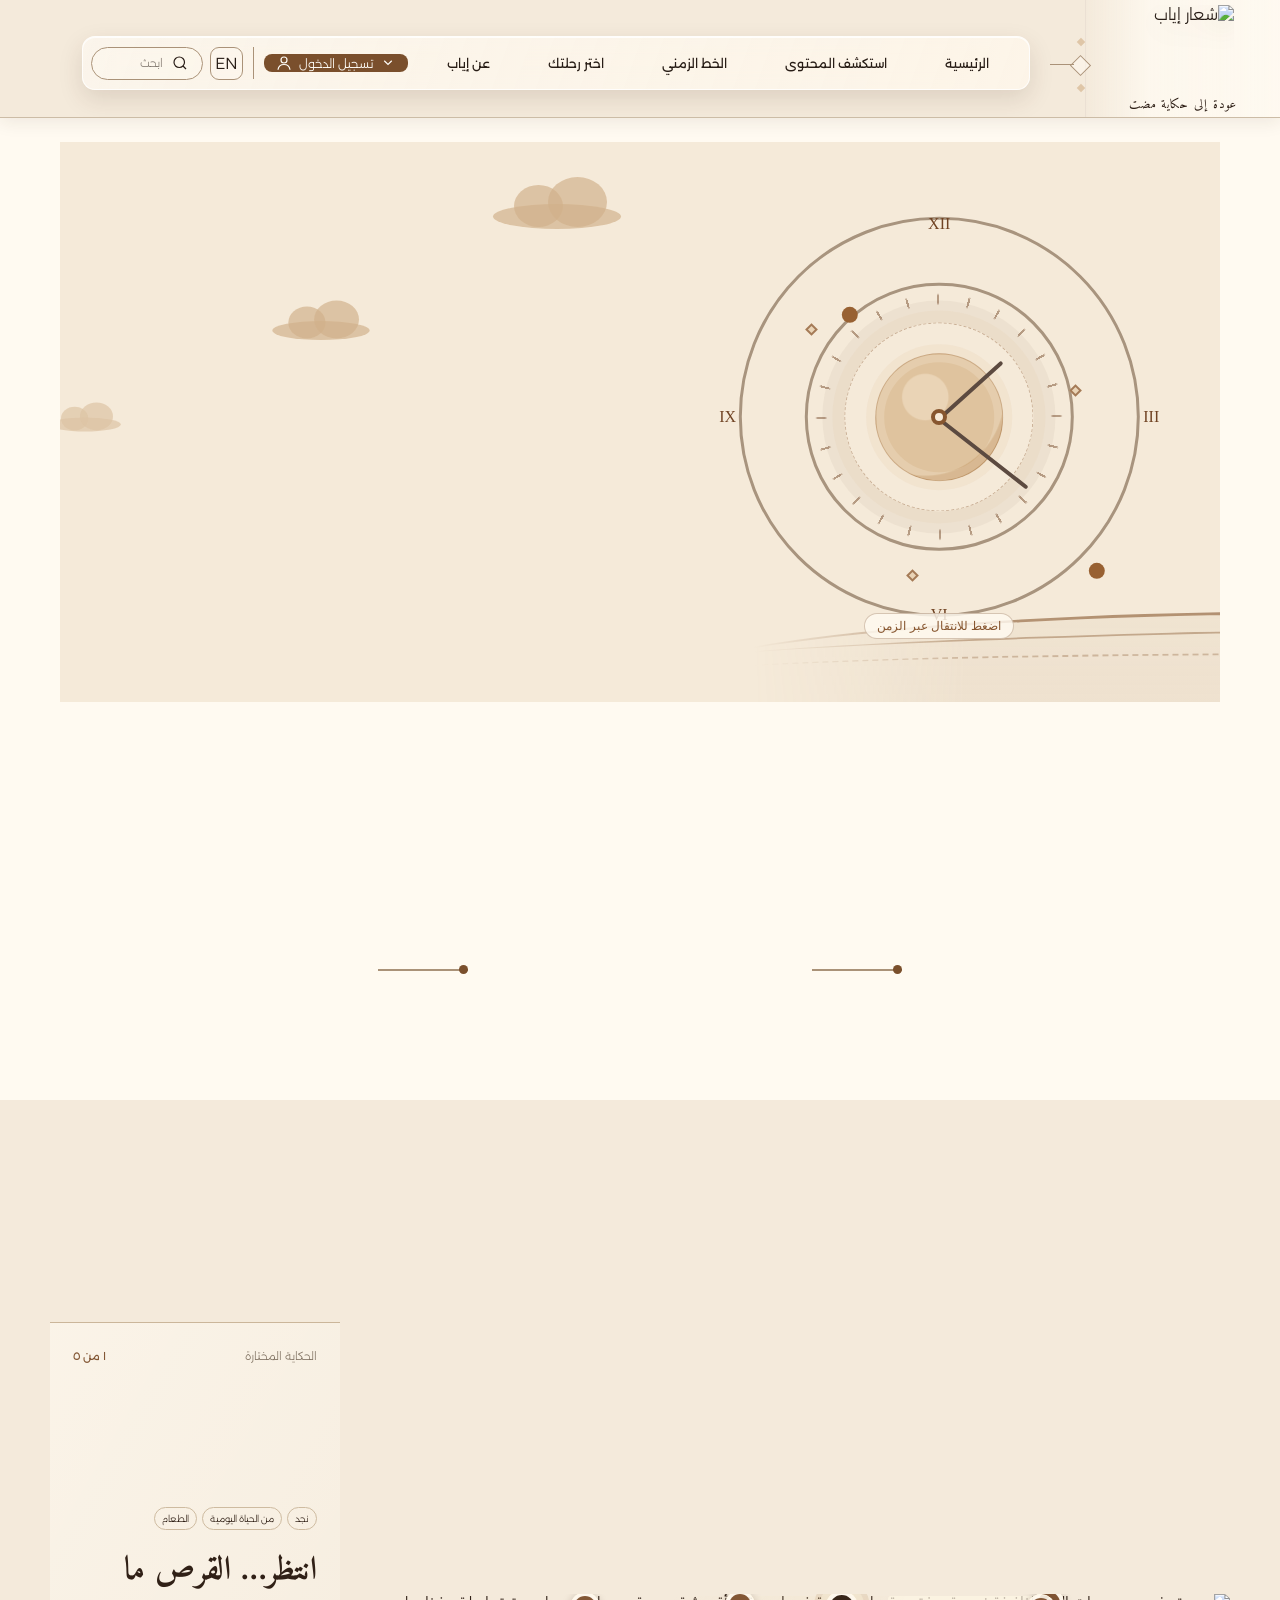
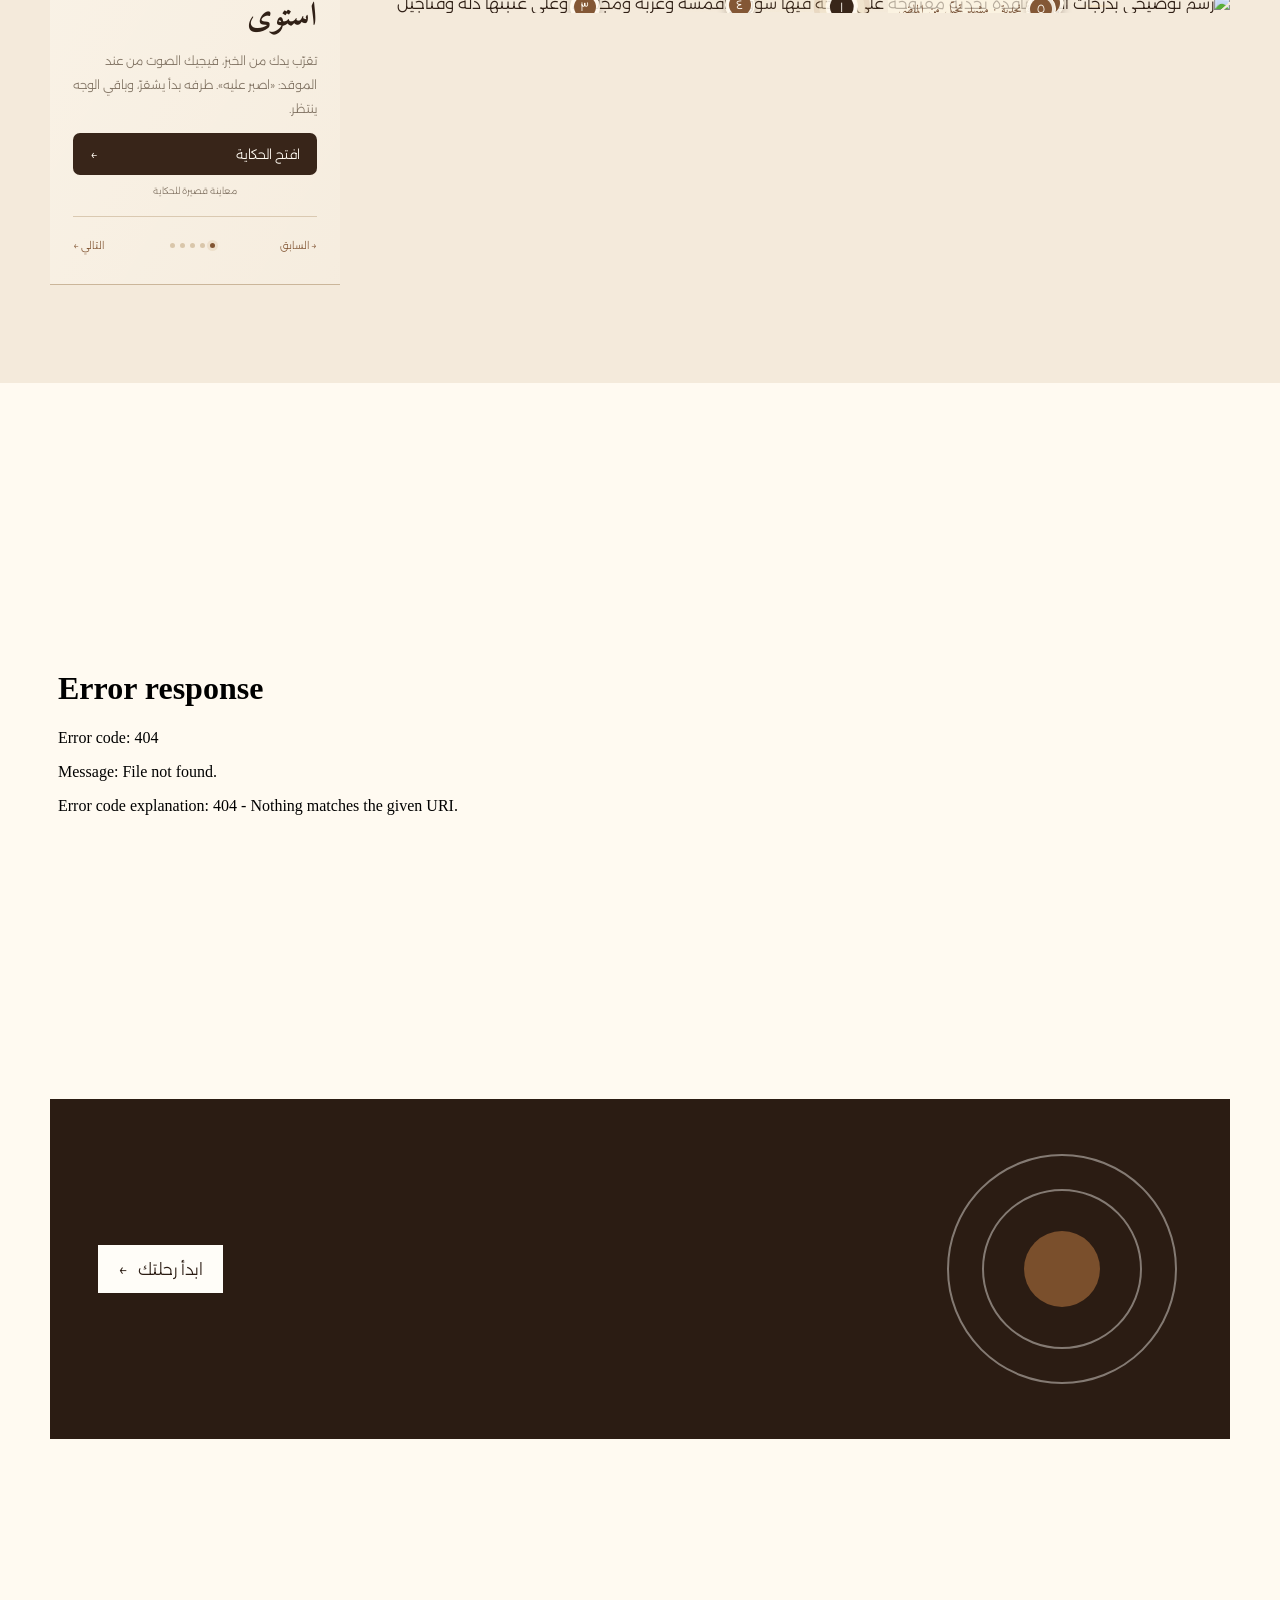
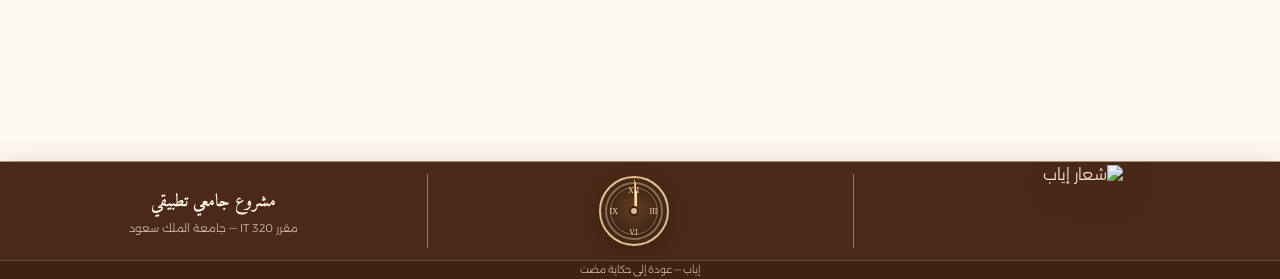
==== index.html @ a7921653 "Add files via upload" ====
<!doctype html>
<html lang="ar" dir="rtl">
  <head>
    <meta charset="UTF-8" />
    <meta name="viewport" content="width=device-width, initial-scale=1.0" />
    <meta name="description" content="إياب — منصة تفاعلية لاستكشاف الحياة اليومية في مناطق المملكة عبر فترات زمنية مختلفة." />
    <title>إياب | عودة إلى حكاية مضت</title>
    <link rel="preconnect" href="https://fonts.googleapis.com" />
    <link rel="preconnect" href="https://fonts.gstatic.com" crossorigin />
    <link href="https://fonts.googleapis.com/css2?family=Alexandria:wght@300;400;500;600&family=Amiri:wght@400;700&display=swap" rel="stylesheet" />
    <link rel="stylesheet" href="styles.css" />
    <link rel="stylesheet" href="auth.css" />
  </head>
  <body>
    <a class="skip-link" href="#main-content">تجاوز إلى المحتوى</a>

    <header class="site-header" id="home">
      <div class="header-landscape" aria-hidden="true">
        <span class="sun-disc"></span>
        <span class="mountain mountain-one"></span>
        <span class="mountain mountain-two"></span>
        <span class="dune dune-one"></span>
        <span class="dune dune-two"></span>
        <span class="palm palm-one"></span>
        <span class="palm palm-two"></span>
        <span class="village village-one"></span>
        <span class="village village-two"></span>
      </div>

      <a class="brand-panel" href="#home" aria-label="إياب — الصفحة الرئيسية">
        <span class="brand-mark"><img src="assets/iyab-logo.png" alt="شعار إياب" /></span>
        <span class="brand-tagline">عودة إلى حكاية مضت</span>
      </a>

      <span class="header-divider-ornament" aria-hidden="true"><i></i><i></i></span>

      <div class="header-capsule">
        <button class="mobile-menu-button" type="button" aria-expanded="false" aria-controls="main-navigation">
          <span></span><span></span><span></span><b>القائمة</b>
        </button>

        <nav class="main-navigation" id="main-navigation" aria-label="التنقل الرئيسي">
          <a href="#home">الرئيسية</a>
          <a href="#content-explorer">استكشف المحتوى</a>
          <a href="timeline.html">الخط الزمني</a>
          <a href="#journey">اختر رحلتك</a>
          <a href="#about">عن إياب</a>
        </nav>

        <div class="header-actions">
          <button class="search-button" type="button" aria-label="فتح البحث" aria-expanded="false">
            <svg viewBox="0 0 24 24" aria-hidden="true"><circle cx="11" cy="11" r="7"></circle><path d="m20 20-4-4"></path></svg>
            <span class="search-label-ar">ابحث</span>
            <span class="search-label-en">Search</span>
          </button>
          <button class="language-button" type="button" aria-label="تغيير اللغة إلى الإنجليزية">EN</button>
          <span class="action-divider" aria-hidden="true"></span>
          <div class="auth-menu-wrap">
            <a class="login-button" href="login.html" data-auth-trigger aria-expanded="false">
              <svg viewBox="0 0 24 24" aria-hidden="true"><circle cx="12" cy="8" r="4"></circle><path d="M4 21c.6-5 3.3-7 8-7s7.4 2 8 7"></path></svg>
              <span data-auth-name>تسجيل الدخول</span>
              <svg class="auth-chevron" viewBox="0 0 24 24" aria-hidden="true"><path d="m7 9 5 5 5-5"></path></svg>
            </a>
            <div class="user-menu" data-user-menu hidden>
              <a href="account.html"><span>حسابي</span><span aria-hidden="true">♙</span></a>
              <a href="saved-trips.html"><span>رحلاتي المحفوظة</span><span aria-hidden="true">♧</span></a>
              <button type="button" data-logout><span>تسجيل الخروج</span><span aria-hidden="true">↪</span></button>
            </div>
          </div>
        </div>
      </div>
    </header>

    <div class="search-drawer" aria-hidden="true">
      <form class="search-form" role="search">
        <label for="site-search">ابحث في المحتوى الثقافي والتاريخي</label>
        <div>
          <input id="site-search" type="search" placeholder="مثال: الطعام في نجد" autocomplete="off" />
          <button type="submit">بحث</button>
        </div>
      </form>
    </div>

    <main id="main-content">
      <section class="hero section-shell" data-hero-scene="present">
        <div class="hero-stage-scale">
        <div class="hero-scenes" aria-hidden="true">
          <div class="hero-scene hero-scene-dawn" data-scene="dawn">
            <span class="dawn-sun"></span><span class="dawn-glow"></span>
            <span class="dawn-dune dawn-dune-one"></span><span class="dawn-dune dawn-dune-two"></span><span class="dawn-dune dawn-dune-three"></span>
            <span class="dawn-bird dawn-bird-one"></span><span class="dawn-bird dawn-bird-two"></span><span class="dawn-bird dawn-bird-three"></span>
            <img class="dawn-oasis" src="assets/hero-dawn-oasis-original.png" alt="" />
            <span class="dawn-fabric dawn-fabric-one"></span><span class="dawn-fabric dawn-fabric-two"></span>
            <span class="dawn-fire"></span><span class="dawn-smoke dawn-smoke-one"></span><span class="dawn-smoke dawn-smoke-two"></span><span class="dawn-smoke dawn-smoke-three"></span>
            <div class="dawn-road"><i></i><b></b></div>
            <div class="dawn-caravan-track"><img class="dawn-caravan" src="assets/hero-dawn-caravan-original.png" alt="" /><span class="dawn-trail-dust"></span></div>
            <span class="dawn-sand-wave"></span>
          </div>

          <div class="hero-scene hero-scene-okaz" data-scene="okaz">
            <span class="okaz-sun"></span><span class="okaz-dune okaz-dune-a"></span><span class="okaz-dune okaz-dune-b"></span>
            <div class="okaz-market-gate"><b>سوق عكاظ</b><i></i><i></i><span></span></div>
            <div class="okaz-stall okaz-stall-one"><b>الأقمشة</b><i></i><i></i><em></em></div>
            <div class="okaz-stall okaz-stall-two"><b>الحِرف</b><i></i><i></i><em></em></div>
            <div class="okaz-poetry"><span></span><i></i><b></b></div>
            <div class="okaz-pole"><i></i><i></i><i></i><b></b><b></b><span></span></div>
            <span class="okaz-wire okaz-wire-top"></span><span class="okaz-wire okaz-wire-bottom"></span>
            <div class="okaz-bulb okaz-bulb-one"></div><div class="okaz-bulb okaz-bulb-two"></div>
            <div class="okaz-radio"><i></i><b></b><em></em><span></span></div>
            <span class="okaz-radio-wave okaz-wave-one"></span><span class="okaz-radio-wave okaz-wave-two"></span><span class="okaz-radio-wave okaz-wave-three"></span>
            <div class="okaz-bike"><i></i><i></i><b></b><em></em><span></span></div>
            <div class="okaz-road"><i></i><b></b></div>
            <span class="okaz-dust okaz-dust-one"></span><span class="okaz-dust okaz-dust-two"></span>
          </div>

          <div class="hero-scene hero-scene-present active" data-scene="present">
            <span class="present-cloud present-cloud-one"></span>
            <span class="present-cloud present-cloud-two"></span>
            <span class="present-cloud present-cloud-three"></span>
            <img class="present-kafd" src="assets/hero-present-kafd-original.png" alt="" />
            <div class="present-road"><span class="present-road-line present-road-line-one"></span><span class="present-road-line present-road-line-two"></span><img class="present-car" src="assets/hero-present-ceer-original.png" alt="" /></div>
          </div>
        </div>

        <button class="hero-clock" type="button" aria-label="انتقل إلى مشهد سوق عكاظ">
          <span class="clock-ring outer-ring"><i></i></span>
          <span class="clock-ring inner-ring"><i></i></span>
          <span class="clock-etched-ring"></span>
          <span class="clock-ticks"></span>
          <span class="clock-sun"></span>
          <span class="hero-clock-hands"><i class="hero-hour-hand"></i><i class="hero-minute-hand"></i><b></b></span>
          <span class="clock-gem gem-one"></span><span class="clock-gem gem-two"></span><span class="clock-gem gem-three"></span>
          <span class="clock-roman roman-twelve">XII</span>
          <span class="clock-roman roman-three">III</span>
          <span class="clock-roman roman-six">VI</span>
          <span class="clock-roman roman-nine">IX</span>
          <span class="clock-click-wave"></span>
        </button>

        <div class="hero-content reveal">
          <span class="eyebrow">اختر زمنًا لنبدأ الحكاية</span>
          <h1>عش تفاصيل<br />زمن مضى</h1>
          <p>شاهد كيف تغيّر الطعام والملابس والنقل والتجارة والترفيه بين مناطق المملكة وفتراتها المختلفة.</p>
          <div class="hero-buttons">
            <a class="button button-primary" href="#journey">ابدأ رحلتك <span aria-hidden="true">←</span></a>
            <a class="button button-secondary" href="#timeline">استكشف الخط الزمني</a>
          </div>
        </div>
        <span class="hero-scene-status" aria-live="polite">كافد والحاضر</span>
        </div>
      </section>

      <section class="journey-steps section-shell" id="journey">
        <div class="section-heading reveal">
          <span class="eyebrow">كيف تبدأ؟</span>
          <h2>رحلتك في ثلاث خطوات</h2>
        </div>

        <div class="steps-list">
          <article class="step-card reveal">
            <span class="step-number active">1</span>
            <div><h3>اختر المنطقة</h3><p>حدد المنطقة السعودية التي ترغب في استكشافها.</p></div>
          </article>
          <span class="step-line" aria-hidden="true"><i></i></span>
          <article class="step-card reveal">
            <span class="step-number">2</span>
            <div><h3>اختر الفترة الزمنية</h3><p>انتقل إلى الفترة التي تريد معرفة تفاصيلها.</p></div>
          </article>
          <span class="step-line" aria-hidden="true"><i></i></span>
          <article class="step-card reveal">
            <span class="step-number">3</span>
            <div><h3>استكشف المحتوى</h3><p>شاهد موضوعات الحياة اليومية المطابقة لاختيارك.</p></div>
          </article>
        </div>
      </section>

      <section class="content-explorer" id="content-explorer">
        <div class="section-shell">
          <div class="section-heading centered reveal">
            <span class="eyebrow">تفاعل مع المشهد</span>
            <h2>نافذة على يوم من الماضي</h2>
            <p>اضغط على إحدى النقاط لتكتشف حكاية من الحياة اليومية.</p>
          </div>

          <iframe src="window-embed.html" title="نافذة على يوم من الماضي: خمس حكايات تفاعلية" data-window-frame style="display:block;width:100%;height:780px;border:0" loading="eager"></iframe>
        </div>
      </section>

      <section class="timeline-section section-shell" id="timeline">
        <div class="section-heading reveal">
          <span class="eyebrow">عبر الفترات</span>
          <h2>لمحة من الخط الزمني</h2>
          <p>اختر الرحلة أولًا، ثم حدّد المحطة التي تريد استكشافها.</p>
        </div>

        <iframe src="timeline/home.html" title="الخط الزمني المتحرك: الجمل والشاص والجمس والمترو" data-timeline-frame style="display:block;width:100%;height:350px;border:0;margin-top:30px" loading="eager"></iframe>
      </section>

      <section class="journey-cta section-shell">
        <div class="cta-clock" aria-hidden="true"><i></i><i></i><i></i></div>
        <div class="reveal"><span class="eyebrow">الآن جاء دورك</span><h2>اختر منطقة وزمنًا<br />وابدأ الحكاية</h2><p>اجمع تفاصيل الحياة اليومية في رحلة واحدة مترابطة.</p></div>
        <a class="button button-light" href="#journey">ابدأ رحلتك <span aria-hidden="true">←</span></a>
      </section>

      <section class="about-section section-shell" id="about">
        <div class="section-heading reveal"><span class="eyebrow">عن إياب</span><h2>عودة إلى حكاية مضت</h2></div>
        <p class="reveal">إياب موقع تفاعلي ينظم المحتوى الثقافي والتاريخي حسب المنطقة والفترة الزمنية وموضوع الحياة اليومية، ليجعل استكشاف التراث السعودي أوضح وأكثر ترابطًا.</p>
      </section>
    </main>

    <footer class="site-footer">
      <div class="footer-main">
        <div class="footer-brand">
          <img src="assets/iyab-logo-footer-a-original.png" alt="شعار إياب" />
        </div>

        <div class="footer-clock">
          <div class="antique-clock" id="riyadh-clock" role="img" aria-label="ساعة تعرض الوقت الحالي في المملكة العربية السعودية">
            <span class="clock-number clock-number-12">XII</span>
            <span class="clock-number clock-number-3">III</span>
            <span class="clock-number clock-number-6">VI</span>
            <span class="clock-number clock-number-9">IX</span>
            <i class="clock-hand hour-hand"></i>
            <i class="clock-hand minute-hand"></i>
            <i class="clock-hand second-hand"></i>
            <i class="clock-center"></i>
          </div>
          <time id="riyadh-time-text" aria-live="off"></time>
        </div>

        <div class="project-details">
          <strong>مشروع جامعي تطبيقي</strong>
          <span>مقرر IT 320 — جامعة الملك سعود</span>
        </div>
      </div>
      <div class="footer-bottom">إياب — عودة إلى حكاية مضت</div>
    </footer>

    <script src="app.js"></script>
    <script src="window-frame.js"></script>
    <script src="auth.js"></script>
  <script src="timeline-frame.js"></script>
<script src="translations.js"></script><script src="i18n.js"></script><script src="site-integration.js"></script></body>
</html>
---- styles.css ----
:root {
  --paper: #fffaf1;
  --sand: #f4eadb;
  --sand-dark: #dfc6a7;
  --brown: #7a4f2c;
  --brown-dark: #2b1c13;
  --ink: #281d16;
  --muted: #796b60;
  --line: #aa9278;
  --white: #fffdf8;
  --shadow: 0 18px 48px rgb(67 39 20 / 13%);
  --display-font: "Amiri", serif;
  --body-font: "Alexandria", sans-serif;
}

* { box-sizing: border-box; }
html { scroll-behavior: smooth; }
body { margin: 0; background: var(--paper); color: var(--ink); font-family: var(--body-font); font-weight: 300; }
body.menu-open { overflow: hidden; }
a { color: inherit; text-decoration: none; }
button, input { font: inherit; }
button { color: inherit; }
img { display: block; max-width: 100%; }
.skip-link { position: fixed; inset: 12px auto auto 12px; z-index: 100; transform: translateY(-160%); background: var(--brown-dark); color: var(--white); padding: 10px 14px; }
.skip-link:focus { transform: translateY(0); }
.section-shell { width: min(1180px, calc(100% - 40px)); margin-inline: auto; }
.eyebrow { display: block; color: var(--brown); font-weight: 500; margin-bottom: 10px; }
.section-heading h2 { font-family: var(--display-font); font-size: clamp(2rem, 4vw, 3.35rem); font-weight: 700; line-height: 1.2; margin: 0; }
.section-heading p { color: var(--muted); line-height: 1.9; margin-bottom: 0; }
.section-heading.centered { text-align: center; }
.button { min-height: 48px; display: inline-flex; align-items: center; justify-content: center; gap: 10px; padding: 11px 19px; border: 1px solid var(--line); transition: transform .2s ease, background .2s ease, color .2s ease; }
.button:hover { transform: translateY(-3px); }
.button-primary { color: var(--white); background: var(--brown-dark); border-color: var(--brown-dark); }
.button-secondary { background: rgb(255 250 241 / 70%); }
.button-light { color: var(--brown-dark); background: var(--white); border-color: var(--white); }

/* Header C: compact panorama with a raised floating glass navigation */
.site-header { width: 100%; min-height: 118px; position: relative; overflow: hidden; margin: 0; background: var(--sand); border: 0; border-bottom: 1px solid rgb(170 146 120 / 52%); border-radius: 0; box-shadow: 0 5px 16px rgb(67 39 20 / 8%); }
.site-header::after { content: ""; position: absolute; z-index: 2; inset: 0 0 0 auto; width: 194px; background: linear-gradient(90deg, transparent, rgb(255 250 241 / 82%) 32%, rgb(255 250 241 / 97%)); border-left: 1px solid rgb(170 146 120 / 24%); }
.header-landscape { position: absolute; inset: 0; overflow: hidden; background: url("assets/header-c-background.png") center 28% / cover no-repeat; }
.header-landscape > * { display: none; }
.sun-disc { position: absolute; width: 120px; height: 120px; border-radius: 50%; background: rgb(214 178 132 / 38%); left: 45%; top: 42px; animation: sun-pulse 5s ease-in-out infinite; }
.mountain { position: absolute; bottom: 68px; width: 360px; height: 115px; border: 2px solid rgb(122 79 44 / 45%); border-bottom: 0; border-radius: 55% 45% 0 0; }
.mountain-one { left: 18%; transform: rotate(-5deg); }
.mountain-two { right: 8%; height: 85px; transform: rotate(7deg); }
.dune { position: absolute; left: -6%; right: -6%; height: 170px; border-radius: 48% 52% 0 0; border-top: 2px solid rgb(122 79 44 / 45%); }
.dune-one { bottom: -87px; }
.dune-two { bottom: -120px; opacity: .6; }
.palm { position: absolute; z-index: 1; bottom: 35px; width: 11px; height: 74px; background: var(--brown); opacity: .62; transform-origin: bottom; }
.palm::before, .hero-palm::before, .scene-palm::before { content: ""; position: absolute; width: 84px; height: 58px; right: 50%; top: -34px; transform: translateX(50%); background: var(--brown); clip-path: polygon(50% 45%, 0 8%, 39% 52%, 8% 79%, 44% 58%, 34% 100%, 52% 62%, 70% 100%, 59% 57%, 96% 78%, 62% 51%, 100% 9%); }
.palm-one { left: 8%; animation: palm-sway 5s ease-in-out infinite; }
.palm-two { right: 13%; height: 58px; transform: scale(.78); transform-origin: bottom; animation: palm-sway 6s ease-in-out .8s infinite; }
.village { position: absolute; bottom: 35px; height: 70px; background: rgb(122 79 44 / 30%); clip-path: polygon(0 100%, 0 45%, 14% 45%, 14% 19%, 28% 19%, 28% 61%, 43% 61%, 43% 33%, 57% 33%, 57% 8%, 72% 8%, 72% 52%, 84% 52%, 84% 28%, 100% 28%, 100% 100%); }
.village-one { width: 280px; left: 28%; }
.village-two { width: 180px; right: 25%; transform: scale(.75); transform-origin: bottom; }
.brand-panel { position: absolute; z-index: 4; top: 1px; right: 11px; width: 172px; height: 116px; display: flex; flex-direction: column; align-items: center; justify-content: center; }
.brand-mark { width: 102px; height: 92px; overflow: hidden; flex: 0 0 auto; }
.brand-mark img { width: 102px; max-width: none; height: auto; object-fit: contain; filter: drop-shadow(0 6px 13px rgb(73 43 22 / 10%)); }
.brand-tagline { width: 170px; margin-top: 1px; color: var(--brown-dark); font-family: var(--display-font); font-size: .8rem; line-height: 1.1; text-align: center; white-space: nowrap; letter-spacing: .06em; }
.header-divider-ornament { position: absolute; z-index: 6; top: 34px; right: 188px; width: 42px; height: 62px; pointer-events: none; }
.header-divider-ornament::before { content: ""; position: absolute; top: 24px; right: 4px; width: 13px; height: 13px; border: 1.5px solid var(--line); background: rgb(255 250 241 / 52%); transform: rotate(45deg); }
.header-divider-ornament::after { content: ""; position: absolute; top: 30px; right: 18px; left: 0; height: 1px; background: var(--line); }
.header-divider-ornament i { position: absolute; right: 8px; width: 6px; height: 6px; background: var(--sand-dark); transform: rotate(45deg); }
.header-divider-ornament i:first-child { top: 5px; }
.header-divider-ornament i:last-child { bottom: 5px; }
.header-capsule { position: absolute; z-index: 5; top: 36px; right: clamp(222px, 20vw, 250px); left: clamp(28px, 7vw, 82px); min-height: 54px; display: grid; grid-template-columns: 1fr auto; align-items: center; gap: 7px; padding: 5px 8px; background: linear-gradient(110deg, rgb(255 252 247 / 59%), rgb(255 248 237 / 76%)); border: 1px solid rgb(255 255 255 / 78%); border-radius: 13px; box-shadow: 0 9px 24px rgb(67 39 20 / 13%), inset 0 1px 0 rgb(255 255 255 / 78%); -webkit-backdrop-filter: blur(16px) saturate(120%); backdrop-filter: blur(16px) saturate(120%); }
.main-navigation { width: 100%; display: flex; justify-content: space-evenly; align-items: center; gap: clamp(10px, 1.6vw, 30px); }
.main-navigation a { position: relative; white-space: nowrap; padding: 8px 5px; font-weight: 400; font-size: .78rem; }
.main-navigation a::after { content: ""; position: absolute; height: 1px; right: -9px; left: -9px; bottom: 1px; background: var(--brown); transform: scaleX(0); transition: transform .2s ease; }
.main-navigation a.active::after { transform: scaleX(1); }
.main-navigation a.active::before { content: ""; position: absolute; z-index: 1; width: 8px; height: 8px; right: calc(50% - 4px); bottom: -2px; background: var(--brown); transform: rotate(45deg); }
.header-actions { display: flex; align-items: center; gap: 7px; direction: ltr; }
.header-actions button { min-height: 33px; border: 1px solid var(--line); background: rgb(255 250 241 / 24%); cursor: pointer; }
.search-button, .language-button { width: 33px; display: grid; place-items: center; padding: 0; }
.search-button { width: 112px; display: flex; align-items: center; justify-content: flex-start; gap: 8px; padding-inline: 13px; border-radius: 999px; }
.search-button span { color: rgb(40 29 22 / 54%); font-size: .7rem; font-weight: 300; }
.search-label-en { display: none; }
html[dir="rtl"] .search-button { direction: rtl; }
html[dir="ltr"] .search-button { direction: ltr; }
html[dir="ltr"] .search-label-ar { display: none; }
html[dir="ltr"] .search-label-en { display: inline; }
.language-button { border-radius: 9px; }
.search-button svg, .login-button svg { width: 18px; fill: none; stroke: currentColor; stroke-width: 1.6; }
.action-divider { width: 1px; height: 32px; background: var(--line); margin-inline: 3px; }
.login-button { display: flex; align-items: center; gap: 6px; padding: 0 11px; border-radius: 8px; background: var(--brown) !important; color: var(--white); border-color: var(--brown) !important; font-size: .76rem; }
.mobile-menu-button { display: none; }
.search-drawer { overflow: hidden; max-height: 0; opacity: 0; background: var(--sand); transition: max-height .35s ease, opacity .35s ease, padding .35s ease; }
.search-drawer.open { max-height: 130px; opacity: 1; padding: 18px 0; }
.search-form { width: min(850px, calc(100% - 40px)); margin-inline: auto; display: grid; grid-template-columns: 210px 1fr; align-items: center; gap: 15px; }
.search-form > div { display: grid; grid-template-columns: 1fr auto; }
.search-form input { min-width: 0; border: 1px solid var(--line); background: var(--white); padding: 13px; color: var(--ink); }
.search-form button { border: 0; padding: 0 24px; background: var(--brown-dark); color: var(--white); }

/* Hero */
.hero { min-height: 570px; position: relative; isolation: isolate; display: grid; grid-template-columns: 1.05fr .95fr; align-items: center; margin-top: 24px; background: var(--sand); overflow: hidden; }
.hero::after { content: ""; position: absolute; z-index: 3; inset: 0; pointer-events: none; background: linear-gradient(90deg, rgb(244 234 219 / 91%) 0%, rgb(244 234 219 / 70%) 39%, transparent 65%); }
.hero-content { padding: 78px 55px; position: relative; z-index: 6; }
.hero-content h1 { font-family: var(--display-font); font-size: clamp(4rem, 7vw, 6.3rem); line-height: 1.02; margin: 0 0 20px; font-weight: 700; }
.hero-content p { max-width: 590px; color: var(--muted); line-height: 2; font-size: 1.05rem; margin: 0 0 30px; padding-top: 30px; }
.hero-buttons { display: flex; gap: 11px; flex-wrap: wrap; }
.hero-buttons .button { border-radius: 10px; }
.hero-scenes { position: absolute; z-index: 0; inset: 0; overflow: hidden; pointer-events: none; }
.hero-scene { position: absolute; inset: 0; overflow: hidden; opacity: 0; visibility: hidden; transition: opacity .7s ease, visibility .7s ease; }
.hero-scene.active { opacity: 1; visibility: visible; }
.hero-scene:not(.active) * { animation-play-state: paused !important; }
.hero-scene-status { position: absolute; width: 1px; height: 1px; overflow: hidden; clip-path: inset(50%); white-space: nowrap; }
.hero-clock { width: 100%; min-height: 570px; position: relative; z-index: 5; display: grid; place-items: center; padding: 0; border: 0; background: transparent; cursor: pointer; -webkit-tap-highlight-color: transparent; }
.hero-clock:focus-visible { outline: 2px solid var(--brown); outline-offset: -20px; border-radius: 50%; }
.hero-clock::after { content: "اضغط للانتقال عبر الزمن"; position: absolute; z-index: 8; bottom: 35px; left: 50%; padding: 5px 12px; border: 1px solid rgb(122 79 44 / 30%); border-radius: 999px; background: rgb(255 250 241 / 72%); color: var(--brown); font-size: .63rem; white-space: nowrap; opacity: 0; transform: translate(-50%, 7px); transition: opacity .25s ease, transform .25s ease; }
.hero-clock:hover::after, .hero-clock:focus-visible::after { opacity: 1; transform: translate(-50%, 0); }
.clock-ring { position: absolute; z-index: 1; border: 3px solid var(--line); border-radius: 50%; box-shadow: inset 0 0 0 1px rgb(122 79 44 / 15%), 0 0 0 1px rgb(255 253 248 / 38%); animation: spin 28s linear infinite; }
.clock-ring::before { content: ""; position: absolute; inset: 10px; border-radius: 50%; background: repeating-conic-gradient(from 0deg, rgb(122 79 44 / 52%) 0deg 1deg, transparent 1deg 15deg); -webkit-mask: radial-gradient(circle, transparent 0 89%, #000 90%); mask: radial-gradient(circle, transparent 0 89%, #000 90%); }
.outer-ring { width: 420px; height: 420px; }
.outer-ring::after { content: ""; position: absolute; inset: 27px; border: 1px solid rgb(170 146 120 / 48%); border-radius: 50%; }
.inner-ring { width: 285px; height: 285px; animation-direction: reverse; animation-duration: 20s; }
.inner-ring::before { inset: 8px; background: repeating-conic-gradient(from 0deg, rgb(122 79 44 / 46%) 0deg 1deg, transparent 1deg 30deg); }
.inner-ring::after { content: ""; position: absolute; inset: 30px; border: 1px dashed rgb(122 79 44 / 33%); border-radius: 50%; }
.clock-ring i { position: absolute; width: 18px; height: 18px; border-radius: 50%; background: var(--brown); right: 8%; top: 14%; }
.clock-sun { position: relative; z-index: 2; width: 138px; height: 138px; border: 1px solid rgb(122 79 44 / 16%); border-radius: 50%; background: radial-gradient(circle at 38% 34%, #ead3b3, var(--sand-dark) 68%); box-shadow: 0 0 0 12px rgb(223 198 167 / 13%); animation: sun-pulse 5s ease-in-out infinite; }
.clock-sun::before { content: ""; position: absolute; inset: 16px; border: 1px solid rgb(122 79 44 / 28%); border-radius: 50%; box-shadow: inset 0 0 0 7px rgb(255 250 241 / 12%); }
.clock-sun::after { content: ""; position: absolute; inset: -23px; border-radius: 50%; background: repeating-conic-gradient(from 0deg, rgb(122 79 44 / 34%) 0deg 2deg, transparent 2deg 30deg); -webkit-mask: radial-gradient(circle, transparent 0 94%, #000 95%); mask: radial-gradient(circle, transparent 0 94%, #000 95%); }
.hero-clock-hands { position: absolute; z-index: 3; inset: 0; pointer-events: none; }
.hero-clock-hands i { position: absolute; left: 50%; bottom: 50%; display: block; width: 3px; border-radius: 999px; background: var(--brown-dark); transform-origin: 50% 100%; opacity: .78; }
.hero-hour-hand { height: 112px; transform: translateX(-50%) rotate(126deg); }
.hero-minute-hand { height: 158px; transform: translateX(-50%) rotate(42deg); }
.hero-clock-hands b { position: absolute; left: 50%; top: 50%; width: 15px; height: 15px; border: 3px solid var(--paper); border-radius: 50%; background: var(--brown); box-shadow: 0 0 0 2px var(--brown); transform: translate(-50%, -50%); }
.clock-roman { position: absolute; z-index: 2; font-family: var(--display-font); color: var(--brown); }
.roman-twelve { top: 89px; }.roman-three { right: 55px; }.roman-six { bottom: 89px; }.roman-nine { left: 48px; }
.hero-clock.is-turning .outer-ring { animation: hero-clock-turn .72s cubic-bezier(.3,.8,.35,1); }
.hero-clock.is-turning .inner-ring { animation: hero-clock-turn-reverse .72s cubic-bezier(.3,.8,.35,1); }

/* Scene 1: dawn caravan and oasis */
.hero-scene-dawn { background: linear-gradient(180deg, #f4e2c7 0%, #f7ecdc 53%, #e6c69c 100%); }
.dawn-glow { position: absolute; top: 42px; right: 17%; width: 165px; height: 165px; border-radius: 50%; background: radial-gradient(circle, rgb(255 245 220 / 92%) 0 22%, rgb(224 170 102 / 48%) 48%, transparent 72%); animation: dawn-breathe 6s ease-in-out infinite; }
.dawn-dune { position: absolute; right: -8%; left: 34%; height: 220px; border-radius: 52% 48% 0 0; border-top: 2px solid rgb(122 79 44 / 25%); }
.dawn-dune-one { bottom: -122px; background: rgb(222 188 143 / 35%); transform: rotate(-2deg); }
.dawn-dune-two { bottom: -158px; right: 18%; left: -10%; background: rgb(210 171 123 / 25%); transform: rotate(3deg); }
.dawn-oasis { position: absolute; z-index: 1; width: min(48%, 565px); right: 0; bottom: 58px; opacity: .52; filter: sepia(.14) saturate(.76) contrast(.92); }
.dawn-road { position: absolute; z-index: 1; right: 8%; left: 3%; bottom: 18px; height: 135px; border-top: 3px solid rgb(122 79 44 / 34%); border-radius: 48% 52% 0 0; transform: rotate(-2.8deg); -webkit-mask-image: linear-gradient(90deg, transparent, #000 10%, #000 90%, transparent); mask-image: linear-gradient(90deg, transparent, #000 10%, #000 90%, transparent); }
.dawn-road::after { content: ""; position: absolute; top: 13px; right: 2%; left: 2%; height: 80px; border-top: 1px dashed rgb(122 79 44 / 34%); border-radius: 48% 52% 0 0; }
.dawn-caravan { position: absolute; z-index: 2; left: 100%; bottom: 35px; width: 520px; max-width: none; opacity: 0; transform-origin: 50% 100%; filter: sepia(.1) saturate(.84); animation: caravan-arrival 18s ease-in-out infinite; }
.dawn-birds { position: absolute; z-index: 1; top: 95px; right: 41%; width: 120px; height: 38px; animation: birds-cross 14s linear infinite; }
.dawn-birds i { position: absolute; width: 23px; height: 10px; border-top: 2px solid rgb(73 43 22 / 48%); border-radius: 50%; transform: rotate(11deg); }
.dawn-birds i:nth-child(2) { right: 40px; top: 13px; transform: scale(.72) rotate(-8deg); }
.dawn-birds i:nth-child(3) { right: 79px; top: 2px; transform: scale(.52) rotate(10deg); }
.dawn-fire { position: absolute; z-index: 3; right: 39%; bottom: 102px; width: 30px; height: 35px; }
.dawn-fire i { position: absolute; inset: 0 7px 4px; border-radius: 65% 35% 58% 42%; background: #9e5c2e; transform: rotate(45deg); animation: fire-flicker 1.1s ease-in-out infinite alternate; }
.dawn-fire b { position: absolute; right: 0; left: 0; bottom: 0; height: 5px; border-radius: 50%; background: rgb(83 48 27 / 65%); box-shadow: 8px 1px 0 rgb(83 48 27 / 48%), -8px 1px 0 rgb(83 48 27 / 48%); }
.dawn-smoke { position: absolute; z-index: 2; right: calc(39% + 9px); bottom: 130px; width: 14px; height: 14px; border-radius: 50%; background: rgb(122 79 44 / 20%); opacity: 0; animation: dawn-smoke 4.8s ease-out infinite; }
.dawn-smoke-two { animation-delay: 1.6s; }.dawn-smoke-three { animation-delay: 3.2s; }

/* Scene 2: Souq Okaz, radio, bicycle and communications */
.hero-scene-okaz { background: linear-gradient(180deg, #f4dfc1 0%, #f7ecdd 49%, #dec09a 100%); }
.okaz-sun { position: absolute; top: 60px; right: 13%; width: 132px; height: 132px; border-radius: 50%; background: rgb(220 177 119 / 30%); box-shadow: 0 0 0 22px rgb(255 248 233 / 16%); animation: dawn-breathe 5.5s ease-in-out infinite; }
.okaz-mountain { position: absolute; bottom: 135px; border: 2px solid rgb(122 79 44 / 20%); border-bottom: 0; border-radius: 52% 48% 0 0; }
.okaz-mountain-one { right: -55px; width: 430px; height: 160px; transform: rotate(5deg); }
.okaz-mountain-two { right: 28%; width: 330px; height: 115px; transform: rotate(-5deg); }
.okaz-market-gate { position: absolute; z-index: 2; right: 17%; bottom: 112px; width: 196px; height: 195px; border: 3px solid rgb(122 79 44 / 45%); border-bottom: 0; border-radius: 92px 92px 0 0; background: rgb(255 250 241 / 12%); }
.okaz-market-gate::before, .okaz-market-gate::after { content: ""; position: absolute; bottom: 0; width: 24px; height: 222px; background: repeating-linear-gradient(0deg, #7a4f2c 0 12px, #9d7049 12px 18px); }
.okaz-market-gate::before { right: -15px; }.okaz-market-gate::after { left: -15px; }
.okaz-market-gate b { position: absolute; top: 23px; right: 50%; width: 144px; padding: 7px; border: 2px solid rgb(122 79 44 / 40%); background: rgb(255 250 241 / 72%); font-family: var(--display-font); font-size: 1.5rem; text-align: center; transform: translateX(50%); }
.okaz-stall { position: absolute; z-index: 2; bottom: 89px; width: 142px; height: 124px; border: 2px solid rgb(122 79 44 / 37%); background: rgb(255 250 241 / 46%); }
.okaz-stall::before { content: ""; position: absolute; right: -3px; left: -3px; top: -26px; height: 29px; border: 2px solid rgb(122 79 44 / 37%); background: repeating-linear-gradient(90deg, rgb(122 79 44 / 72%) 0 18px, rgb(255 250 241 / 75%) 18px 36px); transform-origin: top; animation: awning-sway 4s ease-in-out infinite; }
.okaz-stall b { position: absolute; top: 19px; right: 0; left: 0; color: var(--brown); font-family: var(--display-font); text-align: center; }
.okaz-stall i { position: absolute; right: 21px; left: 21px; bottom: 18px; height: 43px; border: 1px solid rgb(122 79 44 / 35%); background: repeating-linear-gradient(90deg, rgb(122 79 44 / 18%) 0 7px, transparent 7px 14px); }
.stall-cloth { right: 38%; }.stall-crafts { right: 55%; transform: scale(.86); transform-origin: bottom; }
.okaz-poetry { position: absolute; z-index: 2; right: 6%; bottom: 70px; width: 105px; height: 92px; border-bottom: 5px solid rgb(122 79 44 / 42%); }
.okaz-poetry i { position: absolute; right: 42px; bottom: 4px; width: 21px; height: 70px; border-radius: 14px 14px 0 0; background: rgb(122 79 44 / 36%); }
.okaz-poetry b { position: absolute; right: -5px; bottom: -28px; width: 116px; color: var(--brown); font-family: var(--display-font); font-size: .77rem; text-align: center; }
.okaz-pole { position: absolute; z-index: 1; top: 39px; left: 29%; width: 9px; height: 390px; background: rgb(91 59 34 / 47%); }
.okaz-pole::before { content: ""; position: absolute; top: 22px; left: -58px; width: 125px; height: 6px; background: rgb(91 59 34 / 47%); }
.okaz-pole i, .okaz-pole b { position: absolute; top: 14px; width: 15px; height: 15px; border: 2px solid rgb(91 59 34 / 55%); border-radius: 50%; }
.okaz-pole i { left: -44px; }.okaz-pole b { right: -44px; }
.okaz-wire { position: absolute; z-index: 1; top: 67px; height: 110px; border-top: 2px solid rgb(91 59 34 / 36%); border-radius: 50%; }
.wire-one { left: -5%; width: 39%; transform: rotate(3deg); }.wire-two { left: 29%; width: 76%; transform: rotate(-2deg); }
.okaz-bulb { position: absolute; z-index: 2; top: 99px; width: 10px; height: 13px; border-radius: 50% 50% 45% 45%; background: #b67636; box-shadow: 0 0 13px rgb(205 142 72 / 44%); animation: bulb-glow 2.2s ease-in-out infinite alternate; }
.bulb-one { left: 15%; }.bulb-two { left: 48%; animation-delay: .7s; }.bulb-three { left: 73%; animation-delay: 1.4s; }
.okaz-radio { position: absolute; z-index: 4; left: 23%; bottom: 82px; width: 92px; height: 65px; border: 3px solid rgb(66 42 27 / 60%); border-radius: 8px; background: linear-gradient(135deg, #9c6b42, #684126); box-shadow: 0 8px 16px rgb(67 39 20 / 15%); }
.okaz-radio::before { content: ""; position: absolute; top: -35px; left: 12px; width: 2px; height: 38px; background: rgb(66 42 27 / 70%); transform: rotate(-14deg); transform-origin: bottom; }
.okaz-radio i { position: absolute; right: 10px; top: 13px; width: 33px; height: 33px; border: 2px solid #d7b58d; border-radius: 50%; background: repeating-conic-gradient(#d7b58d 0 3deg, transparent 3deg 18deg); }
.okaz-radio b, .okaz-radio em { position: absolute; left: 9px; width: 23px; height: 4px; border-radius: 4px; background: #dfc39e; }
.okaz-radio b { top: 17px; }.okaz-radio em { top: 31px; }
.okaz-radio::after { content: ""; position: absolute; inset: -16px -18px; border: 2px solid rgb(122 79 44 / 23%); border-left-color: transparent; border-bottom-color: transparent; border-radius: 50%; animation: radio-wave 2s ease-out infinite; }
.okaz-road { position: absolute; z-index: 1; right: 2%; left: 2%; bottom: 18px; height: 80px; border-top: 3px solid rgb(122 79 44 / 35%); border-radius: 50%; -webkit-mask-image: linear-gradient(90deg, transparent, #000 8%, #000 92%, transparent); mask-image: linear-gradient(90deg, transparent, #000 8%, #000 92%, transparent); }
.okaz-road::after { content: ""; position: absolute; top: 16px; right: 0; left: 0; border-top: 1px dashed rgb(122 79 44 / 34%); }
.okaz-bike { position: absolute; z-index: 4; left: -130px; bottom: 23px; width: 105px; height: 62px; animation: bicycle-cross 13s linear infinite; }
.okaz-bike i, .okaz-bike b { position: absolute; bottom: 0; width: 39px; height: 39px; border: 3px solid rgb(67 39 20 / 69%); border-radius: 50%; background: radial-gradient(circle, transparent 0 17px, rgb(67 39 20 / 16%) 18px); }
.okaz-bike i { left: 0; }.okaz-bike b { right: 0; }
.okaz-bike em { position: absolute; left: 28px; bottom: 19px; width: 49px; height: 29px; border: 3px solid rgb(122 79 44 / 76%); clip-path: polygon(0 100%, 35% 0, 100% 100%, 38% 76%); transform: skewX(-8deg); }

/* Scene 3: present-day Riyadh */
.hero-scene-present { background: linear-gradient(180deg, #f1dfc7 0%, #f7eee1 58%, #dfc29d 100%); }
.present-kafd { position: absolute; z-index: 1; width: min(48%, 555px); right: 1.5%; bottom: -58px; opacity: .5; filter: sepia(.22) saturate(.6) contrast(.92); }
.present-road { position: absolute; z-index: 2; right: -5%; left: -5%; bottom: 7px; height: 112px; border-top: 3px solid rgb(122 79 44 / 38%); border-bottom: 2px solid rgb(122 79 44 / 24%); background: linear-gradient(180deg, rgb(255 250 241 / 12%), rgb(170 146 120 / 16%)); transform: perspective(400px) rotateX(18deg); -webkit-mask-image: linear-gradient(90deg, transparent, #000 7%, #000 93%, transparent); mask-image: linear-gradient(90deg, transparent, #000 7%, #000 93%, transparent); }
.present-road i, .present-road b { position: absolute; right: 4%; left: 4%; border-top: 2px dashed rgb(122 79 44 / 32%); }
.present-road i { top: 34px; }.present-road b { top: 70px; }
.present-car { position: absolute; z-index: 5; right: -260px; bottom: 18px; width: 225px; max-width: none; opacity: 0; filter: sepia(.2) saturate(.65) contrast(.95); animation: ceer-drive 14s linear infinite; }
.present-cloud { position: absolute; z-index: 1; width: 118px; height: 22px; border-radius: 50%; background: rgb(214 181 143 / 42%); }
.present-cloud::before, .present-cloud::after { content: ""; position: absolute; bottom: 2px; border-radius: 50%; background: inherit; }
.present-cloud::before { left: 18px; width: 44px; height: 35px; }.present-cloud::after { right: 16px; width: 52px; height: 43px; }
.present-cloud-one { top: 75px; left: -150px; animation: present-cloud 24s linear infinite; }
.present-cloud-two { top: 160px; left: -260px; transform: scale(.75); animation: present-cloud-small 31s linear 5s infinite; }
.present-cloud-three { top: 255px; left: -340px; transform: scale(.55); animation: present-cloud-small 37s linear 10s infinite; }

/* Approved hero demos: exact shared layout and original scene geometry */
.hero { width: min(1900px, calc(100% - 120px)); min-height: 0; aspect-ratio: 1180 / 570; display: block; color: #281b14; background: #f5ead9; font-family: Tahoma, Arial, sans-serif; }
.hero-stage-scale { position: absolute; inset: 0 auto auto 50%; width: 1180px; height: 570px; transform: translateX(-50%) scale(var(--hero-scale, 1)); transform-origin: top center; }
.hero::after { content: none; }
.hero-clock::after { content: "اضغط للانتقال عبر الزمن"; position: absolute; z-index: 8; bottom: -2px; left: 50%; padding: 5px 12px; border: 1px solid rgb(122 79 44 / 30%); border-radius: 999px; background: rgb(255 250 241 / 82%); color: #87562f; font-size: 12px; white-space: nowrap; opacity: 1; transform: translateX(-50%); }
.hero-content { position: absolute; z-index: 20; top: 74px; left: 6%; width: 43%; padding: 0; text-align: center; }
.hero-content .eyebrow { color: #87562f; font-size: 17px; }
.hero-content h1 { margin: 8px 0 31px; font-family: Georgia, "Times New Roman", serif; font-size: clamp(4.1rem, 7vw, 6rem); font-weight: 500; line-height: 1.18; }
.hero-content p { max-width: 520px; margin: 0 auto; padding-top: 0; color: #786b61; font-size: 16px; line-height: 2; }
.hero-buttons { justify-content: center; gap: 11px; margin-top: 28px; }
.hero-buttons .button { min-height: 58px; padding: 0 26px; border-color: #ac8d6c; border-radius: 11px; font-size: 16px; }
.hero-buttons .button-primary { min-width: 190px; color: #fff8ee; border-color: #2d1b12; background: #2d1b12; }
.hero-buttons .button-secondary { min-width: 225px; color: #281b14; background: rgb(250 244 234 / 93%); }
.hero-scenes { z-index: 1; }
.hero-scene { z-index: 1; opacity: 0; visibility: hidden; transition: opacity .7s ease, visibility .7s ease; }
.hero-scene-dawn.active { opacity: .46; visibility: visible; }
.hero-scene-okaz.active { opacity: .5; visibility: visible; }
.hero-scene-present.active { opacity: 1; visibility: visible; }

/* Exact clock from the approved demos */
.hero-clock { position: absolute; z-index: 18; top: 55px; right: 6%; width: 440px; max-width: 47%; min-height: 0; aspect-ratio: 1; padding: 0; color: #87562f; background: transparent; }
.hero-clock:focus-visible { outline: 2px solid #87562f; outline-offset: 5px; border-radius: 50%; }
.clock-ring { position: absolute; left: 50%; top: 50%; border: 3px solid #a8947e; border-radius: 50%; box-shadow: none; transform: translate(-50%, -50%); }
.clock-ring::before, .outer-ring::after, .inner-ring::after { content: none; }
.outer-ring { width: 91%; height: 91%; animation: approved-ring 27s linear infinite; }
.inner-ring { width: 61%; height: 61%; animation: approved-ring 27s linear infinite reverse; }
.clock-ring i { width: 16px; height: 16px; background: #986132; }
.outer-ring i { right: 8%; top: auto; bottom: 9%; }
.inner-ring i { left: 13%; right: auto; top: 8%; }
.clock-etched-ring { position: absolute; left: 50%; top: 50%; width: 43%; height: 43%; border: 1px dashed rgb(135 86 47 / 38%); border-radius: 50%; box-shadow: 0 0 0 12px rgb(222 193 155 / 13%), 0 0 0 22px rgb(168 148 126 / 10%); transform: translate(-50%, -50%); }
.clock-ticks { position: absolute; left: 50%; top: 50%; width: 78%; height: 78%; border-radius: 50%; background: repeating-conic-gradient(from -1deg, rgb(112 67 35 / 65%) 0 1deg, transparent 1deg 15deg); -webkit-mask: radial-gradient(circle, transparent 0 46%, #000 47% 50%, transparent 51%); mask: radial-gradient(circle, transparent 0 46%, #000 47% 50%, transparent 51%); transform: translate(-50%, -50%); opacity: .72; }
.clock-sun { position: absolute; left: 50%; top: 50%; width: 29%; height: 29%; border: 1px solid rgb(135 86 47 / 22%); border-radius: 50%; background: radial-gradient(circle at 39% 34%, #ead4b6 0 20%, #dfc39e 21% 69%, #cfaa7d 70%); box-shadow: 0 0 0 9px rgb(222 195 158 / 16%), inset 0 0 0 8px rgb(255 247 235 / 18%); transform: translate(-50%, -50%); animation: none; }
.clock-sun::before, .clock-sun::after { content: none; }
.hero-clock-hands { position: absolute; z-index: 4; left: 50%; top: 50%; right: auto; bottom: auto; width: 0; height: 0; }
.hero-clock-hands i { left: -2px; bottom: -2px; width: 4px; background: #5c4a40; opacity: 1; }
.hero-hour-hand { height: 85px; transform: rotate(48deg); }
.hero-minute-hand { height: 112px; transform: rotate(128deg); }
.hero-clock-hands b { left: -8px; top: -8px; width: 16px; height: 16px; border: 4px solid #87562f; background: #f7ead8; box-shadow: none; transform: none; }
.clock-gem { position: absolute; z-index: 4; width: 9px; height: 9px; border: 2px solid rgb(135 86 47 / 70%); background: #ead4b6; transform: rotate(45deg); }
.gem-one { left: 20%; top: 29%; }.gem-two { right: 18%; top: 43%; }.gem-three { left: 43%; bottom: 13%; }
.clock-roman { font-family: Georgia, serif; color: #704323; }
.roman-twelve { top: 4%; left: 50%; transform: translateX(-50%); }.roman-three { right: 0; top: 48%; }.roman-six { bottom: 3%; left: 50%; transform: translateX(-50%); }.roman-nine { left: 0; top: 48%; }
.clock-click-wave { position: absolute; left: 50%; top: 50%; width: 84%; height: 84%; border: 2px solid rgb(112 67 35 / 24%); border-radius: 50%; opacity: 0; transform: translate(-50%, -50%) scale(.5); }
.hero-clock.is-turning { animation: approved-clock-breathe .9s ease; }
.hero-clock.is-turning .outer-ring { animation: approved-turn .9s ease; }
.hero-clock.is-turning .inner-ring { animation: approved-turn-back .9s ease; }
.hero-clock.is-turning .clock-click-wave { animation: approved-click-wave .9s ease-out; }

/* Exact approved demo 1: dawn caravan */
.hero-scene-dawn { background: linear-gradient(180deg, #f7ecdc 0%, #f4e7d5 58%, #efdfca 100%); }
.dawn-sun { position: absolute; right: 18%; top: 45px; width: 188px; height: 188px; border-radius: 50%; background: rgb(217 166 102 / 26%); box-shadow: 0 0 70px 30px rgb(226 184 126 / 18%); animation: approved-sun-rise 18s ease-in-out infinite alternate; }
.dawn-glow { position: absolute; right: -3%; top: 0; width: 58%; height: 68%; background: radial-gradient(ellipse at 62% 42%, rgb(231 189 126 / 22%), transparent 70%); }
.dawn-dune { position: absolute; right: -4%; border: 0; border-top: 2px solid rgb(135 86 47 / 29%); border-radius: 50%; transform-origin: center; }
.dawn-dune-one { bottom: 69px; width: 62%; height: 170px; background: none; transform: rotate(-3deg); }.dawn-dune-two { right: -4%; left: auto; bottom: 35px; width: 54%; height: 129px; background: none; transform: rotate(2deg); }.dawn-dune-three { right: 26%; bottom: 15px; width: 80%; height: 100px; transform: rotate(-1deg); opacity: .62; }
.dawn-oasis { position: absolute; z-index: 3; right: 0; bottom: 65px; width: min(52%, 540px); height: auto; opacity: 1; filter: sepia(.07) saturate(.86) contrast(.96); animation: approved-oasis-breathe 8s ease-in-out infinite; }
.dawn-fabric { position: absolute; z-index: 4; width: 32px; height: 48px; border: 2px solid rgb(107 73 49 / 75%); border-left: 0; border-radius: 0 5px 9px 0; background: repeating-linear-gradient(180deg, rgb(124 77 49 / 52%) 0 7px, rgb(224 190 145 / 45%) 7px 14px); transform-origin: top right; animation: approved-fabric-sway 3.6s ease-in-out infinite; }
.dawn-fabric-one { right: 12%; bottom: 174px; }.dawn-fabric-two { right: 43%; bottom: 164px; animation-delay: 1.1s; transform: scale(.8); }
.dawn-fire { position: absolute; z-index: 4; right: 31%; bottom: 91px; width: 52px; height: 25px; border-radius: 50%; background: rgb(222 150 73 / 28%); box-shadow: 0 0 25px 14px rgb(211 139 68 / 18%); animation: approved-fire-pulse 2s ease-in-out infinite; }
.dawn-fire i, .dawn-fire b { display: none; }
.dawn-smoke { z-index: 5; right: 33%; bottom: 116px; background: rgb(152 126 102 / 22%); filter: blur(2px); animation: approved-smoke-rise 5.4s ease-out infinite; }
.dawn-smoke-one { width: 23px; height: 28px; }.dawn-smoke-two { width: 31px; height: 37px; animation-delay: 1.7s; }.dawn-smoke-three { width: 19px; height: 25px; animation-delay: 3.5s; }
.dawn-bird { position: absolute; z-index: 2; width: 26px; height: 10px; border-top: 2px solid #76563e; border-radius: 50%; animation: approved-bird-fly 17s linear infinite; }
.dawn-bird::after { content: ""; position: absolute; right: -22px; top: -2px; width: 24px; height: 10px; border-top: 2px solid #76563e; border-radius: 50%; transform: scaleX(-1); }
.dawn-bird-one { top: 87px; left: -60px; }.dawn-bird-two { top: 138px; left: -140px; transform: scale(.72); animation-delay: 4s; }.dawn-bird-three { top: 196px; left: -220px; transform: scale(.55); animation-delay: 9s; }
.dawn-road { position: absolute; z-index: 4; left: 0; right: 0; bottom: 0; height: 144px; overflow: hidden; border: 0; border-radius: 0; transform: none; -webkit-mask-image: linear-gradient(90deg, transparent, #000 12%, #000 88%, transparent); mask-image: linear-gradient(90deg, transparent, #000 12%, #000 88%, transparent); }
.dawn-road::before { content: ""; position: absolute; left: -5%; right: -5%; bottom: -41px; height: 128px; border-top: 3px solid rgb(135 86 47 / 50%); border-radius: 50%; background: rgb(166 125 86 / 4.5%); }.dawn-road::after { content: none; }
.dawn-road i { position: absolute; left: 0; right: 0; bottom: 34px; border-top: 2px dashed rgb(146 106 72 / 42%); }.dawn-road b { position: absolute; left: 0; right: 0; bottom: 68px; border-top: 1px solid rgb(135 86 47 / 25%); }
.dawn-caravan-track { position: absolute; z-index: 7; left: 0; right: 0; bottom: 0; height: 185px; overflow: hidden; -webkit-mask-image: linear-gradient(90deg, transparent 0, #000 9%, #000 91%, transparent 100%); mask-image: linear-gradient(90deg, transparent 0, #000 9%, #000 91%, transparent 100%); }
.dawn-caravan { position: absolute; left: 0; bottom: 12px; width: 480px; height: auto; max-width: none; opacity: 0; filter: sepia(.12) saturate(.8) drop-shadow(0 12px 8px rgb(84 54 33 / 18%)); transform-origin: center bottom; animation: approved-caravan-arrive 22s linear infinite; }
.dawn-trail-dust { position: absolute; left: 63%; bottom: 16px; width: 180px; height: 31px; border-radius: 50%; background: rgb(191 151 105 / 28%); filter: blur(5px); animation: approved-trail-dust 22s linear infinite; }
.dawn-sand-wave { position: absolute; z-index: 6; left: 50%; bottom: 13px; width: 60%; height: 70px; border-top: 3px solid rgb(157 114 76 / 42%); border-radius: 50%; opacity: 0; transform: translateX(-50%) scale(.35); }
.hero.scene-changing .dawn-sand-wave { animation: approved-sand-wave .9s ease-out; }

/* Exact approved demo 2: Souq Okaz */
.hero-scene-okaz { background: #f5ead9; }
.okaz-sun { right: 17%; top: 62px; width: 178px; height: 178px; background: rgb(213 174 122 / 24%); box-shadow: none; animation: none; }
.okaz-dune { position: absolute; right: -4%; border: 2px solid rgb(135 86 47 / 25%); border-left: 0; border-bottom: 0; border-radius: 50%; }.okaz-dune-a { bottom: 55px; width: 58%; height: 150px; transform: rotate(-3deg); }.okaz-dune-b { bottom: 27px; width: 49%; height: 108px; transform: rotate(2deg); }
.okaz-market-gate { position: absolute; z-index: auto; right: 13%; bottom: 115px; width: 265px; height: 205px; border: 4px solid #78573f; border-bottom: 0; border-radius: 0; background: #ba916b; }
.okaz-market-gate::before, .okaz-market-gate::after { top: -34px; width: 84px; height: 38px; border: 4px solid #78573f; border-bottom: 0; background: #c9a17a; }.okaz-market-gate::before { left: -4px; right: auto; }.okaz-market-gate::after { right: -4px; left: auto; }
.okaz-market-gate > b { z-index: 2; left: 22%; right: 22%; top: 17px; width: auto; padding: 7px; border: 2px solid #78573f; background: #ead0aa; font-family: inherit; font-size: 16px; font-weight: 400; transform: none; }.okaz-market-gate > span { position: absolute; left: 50%; bottom: 0; width: 38%; height: 62%; border: 4px solid #78573f; border-bottom: 0; border-radius: 55px 55px 0 0; background: rgb(245 234 217 / 65%); transform: translateX(-50%); }.okaz-market-gate > i { position: absolute; top: 72px; width: 28px; height: 28px; border: 3px solid #78573f; transform: rotate(45deg); }.okaz-market-gate > i:first-of-type { left: 20px; }.okaz-market-gate > i:last-of-type { right: 20px; }
.okaz-stall { z-index: auto; bottom: 115px; width: 155px; height: 137px; border: 3px solid #795840; background: #c7a07a; }.okaz-stall-one { right: 2%; }.okaz-stall-two { right: 39%; transform: none; }.okaz-stall::before { left: -7px; right: -7px; top: -28px; height: 31px; border: 3px solid #795840; background: repeating-linear-gradient(135deg, #815d43 0 13px, #e2c39b 13px 26px); transform: skewX(-6deg); animation: none; }.okaz-stall > b { left: 20%; right: 20%; top: 14px; color: inherit; font-family: inherit; font-size: 13px; font-weight: 400; }.okaz-stall > i { position: absolute; bottom: 0; width: 32%; height: 63px; border: 2px solid #795840; border-bottom: 0; background: rgb(239 220 191 / 35%); }.okaz-stall > i:first-of-type { left: 11%; right: auto; }.okaz-stall > i:last-of-type { right: 11%; left: auto; }.okaz-stall > em { position: absolute; left: 13%; right: 13%; bottom: 22px; height: 18px; background: repeating-linear-gradient(90deg, #78573f 0 3px, transparent 3px 12px); }
.okaz-poetry { z-index: auto; right: 26%; bottom: 93px; width: 150px; height: 33px; border: 3px solid #76543d; background: #b88d65; }.okaz-poetry span { position: absolute; left: 50%; bottom: 31px; width: 5px; height: 112px; background: #76543d; }.okaz-poetry span::before { content: ""; position: absolute; left: -18px; top: -4px; width: 42px; border-top: 4px solid #76543d; }.okaz-poetry i { position: absolute; left: 46%; right: auto; bottom: 74px; width: 27px; height: 35px; border: 2px solid #76543d; border-radius: 50% 50% 12px 12px; background: none; }.okaz-poetry b { position: absolute; left: 42%; right: auto; bottom: 37px; width: 38px; height: 40px; border-left: 3px solid #76543d; border-right: 3px solid #76543d; }
.okaz-pole { z-index: auto; top: auto; right: 50%; left: auto; bottom: 96px; width: 7px; height: 330px; background: #654a38; }.okaz-pole::before { content: ""; position: absolute; left: -57px; top: 18px; width: 120px; border-top: 5px solid #654a38; }.okaz-pole > i { position: absolute; top: 9px; width: 13px; height: 13px; border: 2px solid #654a38; border-radius: 50%; background: #d7b98f; }.okaz-pole > i:nth-child(1) { left: -52px; }.okaz-pole > i:nth-child(2) { left: -3px; }.okaz-pole > i:nth-child(3) { right: -52px; }.okaz-pole > b { position: absolute; top: 41px; width: 11px; height: 11px; border-radius: 50%; background: #806047; }.okaz-pole > b:nth-of-type(1) { left: -32px; }.okaz-pole > b:nth-of-type(2) { right: -32px; }.okaz-pole > span { position: absolute; left: -15px; bottom: 0; width: 37px; height: 60px; border: 3px solid #654a38; border-bottom: 0; transform: skew(-7deg); }
.okaz-wire { z-index: auto; top: auto; right: 50%; left: auto; width: 49%; height: 105px; border-top: 2px solid #654a38; border-radius: 50%; transform-origin: right center; }.okaz-wire-top { top: 103px; transform: rotate(4deg); animation: approved-wire-sway 6s ease-in-out infinite; }.okaz-wire-bottom { top: 126px; transform: rotate(6deg); animation: approved-wire-sway-two 7s ease-in-out infinite; }
.okaz-bulb { position: absolute; z-index: auto; top: 154px; width: 13px; height: 18px; border-radius: 50%; background: #e0aa5f; box-shadow: 0 0 25px 11px rgb(219 168 84 / 28%); animation: approved-bulb-glow 3.7s ease-in-out infinite; }.okaz-bulb::before { content: ""; position: absolute; left: 6px; bottom: 16px; height: 54px; border-left: 1px solid #654a38; }.okaz-bulb-one { right: 23%; left: auto; }.okaz-bulb-two { right: 41%; left: auto; animation-delay: 1.2s; }
.okaz-radio { z-index: 5; right: 5%; left: auto; bottom: 81px; width: 105px; height: 76px; border: 4px solid #6d503c; border-radius: 9px; background: #bd9168; box-shadow: inset 0 0 0 3px rgb(239 214 181 / 25%); }.okaz-radio::before { content: ""; position: absolute; left: 14px; top: 13px; width: 50px; height: 43px; border: 2px solid #6d503c; border-radius: 50%; background: repeating-radial-gradient(circle, #6d503c 0 1px, transparent 1px 5px); }.okaz-radio::after { content: none; }.okaz-radio > i, .okaz-radio > b { position: absolute; right: 11px; left: auto; width: 14px; height: 14px; border: 2px solid #6d503c; border-radius: 50%; background: #d9b78d; }.okaz-radio > i { top: 12px; }.okaz-radio > b { top: auto; bottom: 12px; }.okaz-radio > em { position: absolute; left: 24px; top: -51px; width: auto; height: 52px; border-left: 3px solid #6d503c; background: none; transform: rotate(-26deg); transform-origin: bottom; }.okaz-radio > span { position: absolute; left: 10px; right: 10px; bottom: -13px; height: 10px; border: 2px solid #6d503c; background: #8f684a; }
.okaz-radio-wave { position: absolute; z-index: 4; right: 5%; bottom: 104px; border: 3px solid #956b49; border-right: 0; border-bottom: 0; border-radius: 50%; opacity: 0; animation: approved-radio-pulse 3s ease-out infinite; }.okaz-wave-one { width: 100px; height: 100px; }.okaz-wave-two { width: 145px; height: 145px; animation-delay: 1s; }.okaz-wave-three { width: 190px; height: 190px; animation-delay: 2s; }
.okaz-road { z-index: 3; left: 0; right: 0; bottom: 0; height: 126px; overflow: hidden; border: 0; border-radius: 0; -webkit-mask-image: linear-gradient(90deg, transparent, #000 12%, #000 88%, transparent); mask-image: linear-gradient(90deg, transparent, #000 12%, #000 88%, transparent); }.okaz-road::before { content: ""; position: absolute; left: -5%; right: -5%; bottom: -40px; height: 116px; border-top: 3px solid #916d50; border-radius: 50%; background: rgb(141 105 76 / 5%); }.okaz-road::after { content: none; }.okaz-road > i { position: absolute; left: 0; right: 0; bottom: 30px; border-top: 2px dashed #b28d69; }.okaz-road > b { position: absolute; left: 0; right: 0; bottom: 56px; border-top: 1px solid rgb(117 81 55 / 28%); }
.okaz-bike { z-index: 7; left: 100%; bottom: 27px; width: 124px; height: 70px; animation: approved-bike-ride 15s linear infinite; }.okaz-bike > i { position: absolute; bottom: 0; width: 46px; height: 46px; border: 4px solid #624938; border-radius: 50%; background: radial-gradient(circle, transparent 0 44%, #624938 45% 48%, transparent 49%); }.okaz-bike > i:first-child { left: 0; }.okaz-bike > i:nth-child(2) { right: 0; }.okaz-bike > b { position: absolute; left: 24px; top: 15px; width: 62px; height: 37px; border: 0; border-left: 4px solid #624938; border-bottom: 4px solid #624938; background: none; transform: skew(-28deg); }.okaz-bike > em { position: absolute; left: 57px; top: 2px; width: auto; height: 42px; border: 0; border-left: 4px solid #624938; transform: rotate(-18deg); }.okaz-bike > span { position: absolute; left: 51px; top: 1px; width: 31px; border-top: 4px solid #624938; transform: rotate(6deg); }
.okaz-dust { position: absolute; z-index: 6; bottom: 30px; width: 130px; height: 23px; border-radius: 50%; background: rgb(191 151 105 / 30%); filter: blur(3px); animation: approved-dust-drift 8s linear infinite; }.okaz-dust-one { right: 8%; }.okaz-dust-two { right: 31%; animation-delay: 2.6s; }

/* Exact approved demo 3: KAFD and Ceer */
.hero-scene-present { background: #f5ead9; }
.present-kafd { right: 1.5%; bottom: 74px; width: min(50%, 520px); opacity: .52; filter: sepia(.08) saturate(.9) contrast(1.05); }
.present-road { position: absolute; z-index: 3; right: 0; left: auto; bottom: 0; width: 100%; height: 145px; overflow: hidden; border: 0; background: none; transform: none; -webkit-mask-image: linear-gradient(90deg, transparent 0%, rgb(0 0 0 / 32%) 7%, #000 18%, #000 82%, rgb(0 0 0 / 32%) 93%, transparent 100%); mask-image: linear-gradient(90deg, transparent 0%, rgb(0 0 0 / 32%) 7%, #000 18%, #000 82%, rgb(0 0 0 / 32%) 93%, transparent 100%); }
.present-road::before { content: ""; position: absolute; left: -8%; right: -8%; bottom: -44px; height: 142px; border-top: 3px solid rgb(135 86 47 / 58%); border-radius: 50% 50% 0 0; background: linear-gradient(180deg, rgb(213 191 162 / 15%), rgb(164 133 104 / 9%)); }
.present-road-line { position: absolute; left: -5%; right: -5%; height: 42px; border-top: 2px solid rgb(135 86 47 / 42%); border-radius: 50%; }.present-road-line-one { bottom: 41px; transform: rotate(-1deg); }.present-road-line-two { bottom: 17px; border-top-style: dashed; opacity: .75; }
.present-car { z-index: 2; left: 0; right: auto; bottom: 12px; width: 215px; opacity: .88; filter: sepia(.08) saturate(.92) contrast(1.04); animation: approved-car-drive 14s linear infinite; }
.present-cloud { z-index: 2; width: 128px; height: 25px; background: rgb(209 178 139 / 68%); animation: approved-cloud-drift 25s linear infinite; }.present-cloud::before { left: 21px; width: 49px; height: 42px; }.present-cloud::after { right: 14px; width: 59px; height: 50px; }.present-cloud-one { top: 62px; left: -22%; }.present-cloud-two { top: 176px; left: -42%; transform: scale(.76); animation-duration: 32s; animation-delay: 5s; }.present-cloud-three { top: 270px; left: -62%; transform: scale(.56); animation-duration: 38s; animation-delay: 11s; opacity: .68; }

@keyframes approved-ring { to { transform: translate(-50%, -50%) rotate(360deg); } }
@keyframes approved-turn { to { transform: translate(-50%, -50%) rotate(720deg); } }
@keyframes approved-turn-back { to { transform: translate(-50%, -50%) rotate(-720deg); } }
@keyframes approved-click-wave { 0% { opacity: .7; transform: translate(-50%, -50%) scale(.5); } 100% { opacity: 0; transform: translate(-50%, -50%) scale(1.32); } }
@keyframes approved-clock-breathe { 45% { transform: scale(1.035); } }
@keyframes approved-clock-breathe-mobile { 45% { transform: translateX(50%) scale(1.035); } }
@keyframes approved-caravan-arrive { 0% { transform: translateX(1020px) scale(.27); opacity: 0; } 9% { opacity: .82; } 48% { transform: translateX(380px) scale(.56); opacity: .9; } 88% { opacity: .9; } 100% { transform: translateX(-600px) scale(1.04); opacity: 0; } }
@keyframes approved-trail-dust { 0% { transform: translateX(730px) scale(.28); opacity: 0; } 18% { opacity: .48; } 55% { transform: translateX(80px) scale(.72); opacity: .38; } 100% { transform: translateX(-900px) scale(1.1); opacity: 0; } }
@keyframes approved-sun-rise { from { transform: translateY(14px); opacity: .76; } to { transform: translateY(-8px); opacity: 1; } }
@keyframes approved-oasis-breathe { 0%,100% { transform: translateY(0); } 50% { transform: translateY(-2px); } }
@keyframes approved-fabric-sway { 0%,100% { transform: rotate(-2deg) skewY(0); } 50% { transform: rotate(7deg) skewY(4deg); } }
@keyframes approved-fire-pulse { 0%,100% { opacity: .55; transform: scale(.9); } 50% { opacity: 1; transform: scale(1.12); } }
@keyframes approved-smoke-rise { 0% { transform: translate(0,0) scale(.55); opacity: 0; } 20% { opacity: .42; } 100% { transform: translate(-24px,-105px) scale(1.45); opacity: 0; } }
@keyframes approved-bird-fly { from { translate: 0 0; } to { translate: 1280px -34px; } }
@keyframes approved-sand-wave { 0% { opacity: .62; transform: translateX(-50%) scale(.35); } 100% { opacity: 0; transform: translateX(-50%) scale(1.35); } }
@keyframes approved-bike-ride { 0% { left: 100%; opacity: 0; } 10% { opacity: 1; } 88% { opacity: 1; } 100% { left: -160px; opacity: 0; } }
@keyframes approved-radio-pulse { 0% { opacity: .52; transform: scale(.22); } 100% { opacity: 0; transform: scale(1.2); } }
@keyframes approved-wire-sway { 0%,100% { transform: rotate(4deg) translateY(0); } 50% { transform: rotate(4deg) translateY(5px); } }
@keyframes approved-wire-sway-two { 0%,100% { transform: rotate(6deg) translateY(0); } 50% { transform: rotate(6deg) translateY(4px); } }
@keyframes approved-bulb-glow { 0%,100% { opacity: .58; box-shadow: 0 0 17px 7px rgb(219 168 84 / 18%); } 50% { opacity: 1; box-shadow: 0 0 29px 15px rgb(219 168 84 / 34%); } }
@keyframes approved-dust-drift { from { transform: translateX(0); opacity: 0; } 35% { opacity: 1; } to { transform: translateX(-360px); opacity: 0; } }
@keyframes approved-car-drive { 0% { left: 100%; opacity: 0; } 10% { opacity: .88; } 88% { opacity: .88; } 100% { left: -240px; opacity: 0; } }
@keyframes approved-cloud-drift { from { translate: 0 0; } to { translate: 1380px 0; } }

/* Journey steps */
.journey-steps { padding-block: 90px; }
.steps-list { display: grid; grid-template-columns: 1fr 120px 1fr 120px 1fr; align-items: center; margin-top: 48px; }
.step-card { display: flex; align-items: flex-start; gap: 15px; }
.step-number { flex: 0 0 58px; width: 58px; height: 58px; border: 2px solid var(--line); border-radius: 50%; display: grid; place-items: center; font-family: var(--display-font); font-size: 1.9rem; font-weight: 700; }
.step-number.active { background: var(--brown); color: var(--white); }
.step-card h3 { margin: 3px 0 7px; font-size: 1.05rem; }
.step-card p { color: var(--muted); line-height: 1.8; font-size: .85rem; margin: 0; }
.step-line { height: 2px; background: var(--line); position: relative; margin-inline: 15px; }
.step-line i { position: absolute; width: 9px; height: 9px; top: -4px; right: 0; border-radius: 50%; background: var(--brown); animation: line-dot 4s ease-in-out infinite alternate; }

/* Interactive content scene */
.content-explorer { padding-block: 85px; background: var(--sand); }
.explorer-grid { display: grid; grid-template-columns: minmax(0, 1fr) 310px; gap: 26px; align-items: stretch; margin-top: 42px; }
.heritage-window { min-height: 610px; position: relative; isolation: isolate; overflow: hidden; padding: 35px 34px 29px; border: 1px solid #8c603d; background: radial-gradient(circle at 14% 20%, rgb(255 250 241 / 42%) 0 6px, transparent 7px), radial-gradient(circle at 83% 74%, rgb(99 61 36 / 14%) 0 8px, transparent 9px), linear-gradient(105deg, #b48760, #d6b38b 25%, #c69c72 52%, #e0c19c 76%, #b98a61); box-shadow: inset 0 0 0 8px rgb(83 48 27 / 16%), inset 0 0 32px rgb(67 39 20 / 32%), 0 19px 42px rgb(67 39 20 / 13%); }
.heritage-window::before { content: ""; position: absolute; z-index: 7; inset: 12px; border: 1px solid rgb(92 54 31 / 36%); box-shadow: inset 0 0 0 4px rgb(255 244 225 / 18%); pointer-events: none; }
.heritage-window::after { content: ""; position: absolute; z-index: 7; right: 22px; left: 22px; bottom: 14px; height: 22px; border: 1px solid rgb(88 51 29 / 42%); background: linear-gradient(#c09167, #9b6846); box-shadow: 0 -5px 12px rgb(66 39 22 / 22%), inset 0 3px 0 rgb(255 239 213 / 20%); pointer-events: none; }
.window-brick { position: absolute; z-index: 8; width: 56px; height: 23px; border: 1px solid rgb(86 50 29 / 28%); border-radius: 42%; opacity: .7; pointer-events: none; }
.window-brick-one { top: 17px; right: 18%; transform: rotate(-3deg); }
.window-brick-two { bottom: 25%; left: 4px; width: 28px; }
.window-brick-three { top: 24%; right: 5px; width: 31px; transform: rotate(4deg); }
.heritage-scene { min-height: 546px; position: relative; isolation: isolate; overflow: hidden; border: 2px solid rgb(91 55 32 / 56%); border-radius: 44% 44% 8px 8px / 19% 19% 8px 8px; background: linear-gradient(180deg, #f8e9d5 0%, #f7ecdc 52%, #dfbd91 53%, #d1a679 100%); box-shadow: inset 0 0 42px rgb(59 34 20 / 25%), inset 0 0 0 5px rgb(255 248 233 / 20%); }
.heritage-scene::before { content: ""; position: absolute; z-index: 6; inset: 0; background: linear-gradient(90deg, rgb(44 25 14 / 16%), transparent 12% 88%, rgb(44 25 14 / 18%)), linear-gradient(180deg, rgb(255 249 236 / 13%), transparent 45%, rgb(72 43 25 / 9%)); box-shadow: inset 20px 0 26px -20px rgb(28 15 9 / 48%), inset -20px 0 26px -20px rgb(28 15 9 / 48%); pointer-events: none; }
.heritage-scene::after { content: ""; position: absolute; z-index: 0; right: -8%; bottom: -45px; width: 118%; height: 190px; border-top: 2px solid rgb(122 79 44 / 34%); border-radius: 50%; background: repeating-linear-gradient(166deg, transparent 0 27px, rgb(113 74 43 / 7%) 28px 30px); transform: rotate(-2deg); pointer-events: none; }
.heritage-scene > * { z-index: 1; }
.scene-sun { position: absolute; width: 108px; height: 108px; left: 8%; top: 62px; border-radius: 50%; background: radial-gradient(circle at 40% 38%, #eed7b8, #d8af7c 68%, rgb(199 148 93 / 58%)); opacity: .72; box-shadow: 0 0 52px rgb(219 173 111 / 28%); animation: sun-pulse 6s ease-in-out infinite; }
.scene-cloud { position: absolute; width: 116px; height: 18px; border-radius: 50%; background: rgb(222 190 150 / 74%); filter: blur(.2px); }
.scene-cloud::before, .scene-cloud::after { content: ""; position: absolute; bottom: 0; border-radius: 50%; background: inherit; }
.scene-cloud::before { right: 18px; width: 44px; height: 34px; }.scene-cloud::after { left: 22px; width: 55px; height: 27px; }
.scene-cloud-one { right: -140px; top: 67px; animation: scene-cloud 28s linear infinite; }
.scene-cloud-two { right: -240px; top: 145px; transform: scale(.72); animation: scene-cloud 36s linear 7s infinite; }
.scene-mountain { position: absolute; bottom: 42%; width: 360px; height: 145px; border: 2px solid rgb(122 79 44 / 32%); border-bottom: 0; border-radius: 55% 45% 0 0; }
.scene-mountain-one { right: -95px; transform: rotate(7deg); }.scene-mountain-two { left: -120px; height: 105px; transform: rotate(-7deg); }
.scene-far-village { position: absolute; right: 4%; left: 4%; bottom: 41%; height: 60px; opacity: .31; }
.scene-far-village i { position: absolute; bottom: 0; width: 12%; height: 56%; border: 1px solid var(--brown); background: rgb(223 198 167 / 44%); }
.scene-far-village i:nth-child(1) { right: 3%; height: 65%; }.scene-far-village i:nth-child(2) { right: 18%; width: 18%; }.scene-far-village i:nth-child(3) { right: 42%; height: 85%; }.scene-far-village i:nth-child(4) { left: 19%; width: 16%; height: 48%; }.scene-far-village i:nth-child(5) { left: 2%; height: 73%; }
.scene-palm { position: absolute; left: 9%; bottom: 17%; width: 15px; height: 165px; background: linear-gradient(90deg, #744824, #96643a, #6b3f21); transform-origin: bottom; animation: palm-sway 5s ease-in-out infinite; }
.scene-palm::after { content: ""; position: absolute; inset: 10px 3px; background: repeating-linear-gradient(0deg, transparent 0 12px, rgb(255 240 214 / 32%) 13px 15px); }
.scene-palm::before { width: 145px; height: 96px; top: -58px; }
.scene-path { position: absolute; width: 640px; height: 190px; left: 2%; bottom: -65px; border-top: 3px dashed rgb(122 79 44 / 48%); border-radius: 50%; transform: rotate(-4deg); }
.scene-object { position: absolute; transition: opacity .35s ease, filter .35s ease; }
.heritage-scene[data-active-topic] .scene-object { opacity: .68; filter: sepia(.18) saturate(.72); }
.heritage-scene[data-active-topic="food"] .food-zone,
.heritage-scene[data-active-topic="clothing"] .clothing-zone,
.heritage-scene[data-active-topic="transport"] .transport-zone,
.heritage-scene[data-active-topic="trade"] .trade-zone,
.heritage-scene[data-active-topic="leisure"] .leisure-zone { opacity: 1; filter: none; }
.scene-house { right: 7%; bottom: 16%; width: 265px; height: 220px; border: 2px solid #9a7658; background: linear-gradient(120deg, #dec09b, #cfa77c); box-shadow: inset 12px 0 22px rgb(99 60 34 / 8%); }
.roof-pattern { position: absolute; right: -2px; left: -2px; top: -23px; height: 23px; background: repeating-linear-gradient(90deg, #c79d73 0 26px, transparent 26px 39px); }
.house-door { position: absolute; bottom: 0; left: 38px; width: 66px; height: 107px; border: 2px solid #947154; border-bottom: 0; border-radius: 35px 35px 0 0; background: rgb(255 248 233 / 18%); }
.house-window { position: absolute; top: 44px; right: 40px; width: 44px; height: 52px; border: 2px solid #947154; box-shadow: inset 0 0 0 6px rgb(255 246 229 / 18%); }
.house-detail { position: absolute; right: 102px; width: 8px; height: 8px; border-radius: 50%; background: #a07856; box-shadow: 19px 0 #a07856, 38px 0 #a07856; }
.house-detail-one { top: 24px; }.house-detail-two { top: 43px; transform: translateX(9px); }
.scene-market { left: 27%; bottom: 19%; width: 170px; height: 128px; border: 2px solid #9d795b; background: #f4e1c7; }
.scene-market::before { content: ""; position: absolute; right: -2px; left: -2px; top: -27px; height: 27px; border: 2px solid #9d795b; background: repeating-linear-gradient(90deg, #875631 0 21px, #f5e4cd 21px 42px); transform-origin: top; animation: market-awning 4.8s ease-in-out infinite; }
.market-arch { position: absolute; inset: 32px 48px 0; border: 2px solid #9d795b; border-bottom: 0; border-radius: 50% 50% 0 0; }
.market-crate { position: absolute; bottom: -1px; width: 34px; height: 27px; border: 1px solid #8d684b; background: repeating-linear-gradient(45deg, #b9885c 0 4px, #cca477 4px 8px); }
.market-crate-one { left: 8px; }.market-crate-two { left: 38px; height: 34px; }
.market-jar { position: absolute; right: 12px; bottom: 0; width: 23px; height: 35px; border: 2px solid #8d684b; border-radius: 8px 8px 45% 45%; background: #d2ae83; }
.scene-food { right: 36%; bottom: 12%; width: 96px; height: 88px; }
.food-pot { position: absolute; right: 14px; bottom: 18px; width: 68px; height: 38px; border: 3px solid #5f3b26; border-radius: 9px 9px 30px 30px; background: linear-gradient(90deg, #805436, #a87650, #704529); }
.food-lid { position: absolute; right: 20px; bottom: 57px; width: 56px; height: 8px; border-radius: 50% 50% 3px 3px; background: #603a24; }
.food-lid::after { content: ""; position: absolute; right: 23px; top: -6px; width: 10px; height: 7px; border-radius: 4px 4px 0 0; background: #603a24; }
.food-fire { position: absolute; right: 27px; bottom: 5px; width: 42px; height: 18px; background: #b66e31; clip-path: polygon(0 100%, 18% 29%, 33% 84%, 49% 0, 64% 78%, 82% 25%, 100% 100%); animation: food-fire 1s ease-in-out infinite alternate; }
.food-steam { position: absolute; bottom: 67px; width: 12px; height: 28px; border: 2px solid rgb(119 77 46 / 57%); border-color: rgb(119 77 46 / 57%) transparent transparent rgb(119 77 46 / 57%); border-radius: 50%; opacity: 0; }
.food-steam-one { right: 28px; animation: food-steam 3s ease-out infinite; }.food-steam-two { right: 45px; animation: food-steam 3s ease-out 1s infinite; }.food-steam-three { right: 60px; animation: food-steam 3s ease-out 2s infinite; }
.scene-clothing { right: 13%; bottom: 44%; width: 178px; height: 92px; }
.clothes-line { position: absolute; top: 6px; right: 0; left: 0; height: 24px; border-top: 2px solid #835839; border-radius: 50%; }
.cloth { position: absolute; top: 15px; width: 40px; height: 58px; border: 1px solid #956846; transform-origin: top; animation: cloth-sway 4s ease-in-out infinite; }
.cloth::after { content: ""; position: absolute; inset: 8px; border: 1px solid rgb(117 76 44 / 35%); background: repeating-linear-gradient(45deg, transparent 0 5px, rgb(117 76 44 / 16%) 6px 7px); }
.cloth-one { right: 15px; background: #cf9f6f; }.cloth-two { right: 69px; height: 68px; background: #ead3b4; animation-delay: .7s; }.cloth-three { left: 8px; width: 32px; height: 49px; background: #b98055; animation-delay: 1.3s; }
.scene-transport { left: 4%; bottom: 5%; width: 145px; height: 66px; animation: cart-travel 13s ease-in-out infinite alternate; }
.cart-body { position: absolute; left: 33px; bottom: 20px; width: 78px; height: 28px; border: 2px solid #6e462b; background: repeating-linear-gradient(0deg, #b8875a 0 5px, #cfaa7e 5px 10px); transform: skewX(-6deg); }
.cart-wheel { position: absolute; bottom: 5px; width: 31px; height: 31px; border: 3px solid #6e462b; border-radius: 50%; background: conic-gradient(from 0deg, transparent 0 11%, #6e462b 12% 14%, transparent 15% 36%, #6e462b 37% 39%, transparent 40% 61%, #6e462b 62% 64%, transparent 65% 86%, #6e462b 87% 89%, transparent 90%); animation: cart-wheel 2s linear infinite; }
.cart-wheel-one { left: 40px; }.cart-wheel-two { left: 92px; }
.cart-handle { position: absolute; left: 106px; bottom: 35px; width: 48px; height: 3px; background: #6e462b; transform: rotate(-12deg); transform-origin: left; }
.scene-leisure { right: 4%; bottom: 4%; width: 178px; height: 84px; }
.majlis-rug { position: absolute; right: 0; bottom: 0; width: 130px; height: 33px; border: 1px solid #795038; background: repeating-linear-gradient(90deg, #a96f46 0 8px, #e3c39d 8px 16px, #73472d 16px 20px); transform: skewX(-18deg); }
.majlis-cushion { position: absolute; bottom: 28px; width: 48px; height: 24px; border: 1px solid #75472e; border-radius: 4px 15px 4px 15px; background: #b78159; }
.majlis-cushion-one { right: 11px; }.majlis-cushion-two { right: 63px; background: #d7af80; }
.storyteller { position: absolute; left: 16px; bottom: 19px; width: 20px; height: 35px; border-radius: 50% 50% 8px 8px; background: #6b4229; animation: storyteller 3.5s ease-in-out infinite; }
.storyteller::before { content: ""; position: absolute; right: 2px; top: -13px; width: 16px; height: 16px; border-radius: 50%; background: #8a5b3a; }
.lantern { position: absolute; left: 47px; bottom: 49px; width: 18px; height: 25px; border: 2px solid #70472d; border-radius: 4px 4px 8px 8px; background: rgb(231 176 86 / 66%); box-shadow: 0 0 18px rgb(219 159 69 / 42%); animation: lantern-glow 2.2s ease-in-out infinite; }
.lantern b { position: absolute; left: 50%; top: -17px; width: 1px; height: 15px; background: #70472d; }
.hotspot { position: absolute; z-index: 9; width: 39px; height: 39px; display: grid; place-items: center; padding: 0; border: 1px solid #6f462b; border-radius: 50%; background: rgb(255 250 241 / 90%); box-shadow: 0 6px 17px rgb(59 33 18 / 18%), 0 0 0 6px rgb(255 250 241 / 24%); cursor: pointer; transition: transform .25s ease, background .25s ease, color .25s ease, box-shadow .25s ease; }
.hotspot::after { content: ""; position: absolute; width: 28px; height: 1px; right: 31px; top: 50%; background: rgb(95 58 35 / 58%); transform-origin: right; transform: rotate(20deg); }
.hotspot span { width: 31px; height: 31px; display: grid; place-items: center; border-radius: 50%; background: var(--brown); color: var(--white); font-weight: 500; }
.hotspot b { position: absolute; right: 48px; top: 50%; min-width: max-content; padding: 6px 10px; border: 1px solid rgb(122 79 44 / 52%); border-radius: 7px; background: rgb(255 250 241 / 94%); color: var(--ink); font-size: .7rem; font-weight: 500; opacity: 0; pointer-events: none; transform: translateY(-50%) translateX(7px); transition: opacity .2s ease, transform .2s ease; }
.hotspot:hover { transform: translateY(-4px) scale(1.04); }.hotspot:hover b, .hotspot.selected b { opacity: 1; transform: translateY(-50%) translateX(0); }
.hotspot.selected { color: var(--white); background: var(--brown-dark); box-shadow: 0 7px 20px rgb(43 28 19 / 28%), 0 0 0 8px rgb(122 79 44 / 18%); transform: scale(1.08); animation: hotspot-pulse 2.2s ease-in-out infinite; }
.hotspot.selected span { color: var(--brown-dark); background: var(--white); }
.hotspot-food { right: 38%; bottom: 23%; }.hotspot-clothing { right: 17%; bottom: 46%; }.hotspot-transport { left: 17%; bottom: 12%; }.hotspot-trade { left: 35%; bottom: 39%; }.hotspot-leisure { right: 8%; bottom: 12%; }
.hotspot-clothing::after, .hotspot-leisure::after { right: auto; left: 31px; transform-origin: left; transform: rotate(-17deg); }.hotspot-clothing b, .hotspot-leisure b { right: auto; left: 48px; }
.scene-caption { position: absolute; z-index: 5; right: 21px; top: 24px; padding: 7px 12px; border: 1px solid rgb(122 79 44 / 25%); border-radius: 999px; background: rgb(255 250 241 / 64%); color: rgb(69 43 27 / 74%); font-family: var(--display-font); font-size: .72rem; backdrop-filter: blur(4px); }
.story-card { min-height: 610px; border: 1px solid var(--line); border-radius: 0 28px 0 28px; background: linear-gradient(145deg, #fffaf1, #f8eddd); padding: 30px; display: flex; flex-direction: column; justify-content: center; box-shadow: 0 15px 35px rgb(67 39 20 / 9%); }
.story-card.changing { animation: card-change .45s ease; }
.story-counter { display: flex; align-items: center; justify-content: space-between; color: var(--muted); }
.story-counter b { color: var(--brown); font-family: Georgia, serif; font-size: 1.75rem; font-weight: 400; direction: ltr; }
.story-counter b small { color: var(--muted); font-family: var(--body-font); font-size: .63rem; }
.story-symbol { width: 62px; height: 62px; margin: 17px 0; border: 1px solid rgb(122 79 44 / 25%); border-radius: 50%; display: grid; place-items: center; background: var(--sand); color: var(--brown); }
.story-symbol svg { width: 37px; height: 37px; fill: none; stroke: currentColor; stroke-width: 2; stroke-linecap: round; stroke-linejoin: round; }
.story-tags { display: flex; gap: 5px; flex-wrap: wrap; }
.story-tags span { border: 1px solid var(--line); border-radius: 999px; padding: 4px 9px; background: rgb(255 250 241 / 56%); font-size: .66rem; }
.story-card h3 { font-family: var(--display-font); font-size: 2rem; line-height: 1.25; margin: 18px 0 8px; }
.story-card p { color: var(--muted); line-height: 1.9; margin: 0 0 22px; }
.story-card small { color: var(--muted); text-align: center; margin-top: 11px; }
.story-navigation { display: grid; grid-template-columns: 1fr 1fr; gap: 8px; margin-top: 17px; padding-top: 15px; border-top: 1px solid rgb(170 146 120 / 35%); }
.story-navigation button { min-height: 39px; border: 1px solid rgb(170 146 120 / 60%); border-radius: 7px; background: rgb(255 250 241 / 68%); color: var(--brown); cursor: pointer; transition: background .2s ease, color .2s ease; }
.story-navigation button:hover { background: var(--brown); color: var(--white); }

/* Timeline */
.timeline-section { padding-block: 100px; }
.timeline-section > .section-heading { max-width: 620px; }
.timeline { position: relative; display: grid; grid-template-columns: repeat(4, 1fr); margin: 50px 0 32px; }
.timeline-track { position: absolute; height: 2px; right: 7%; left: 7%; top: 16px; background: var(--line); }
.timeline-progress { position: absolute; height: 4px; right: 7%; top: 15px; width: 31%; background: var(--brown); transition: width .45s ease; }
.timeline button { position: relative; z-index: 1; border: 0; background: none; display: grid; place-items: center; gap: 8px; cursor: pointer; }
.timeline-graphic { position: absolute; z-index: 2; right: 50%; bottom: calc(100% + 7px); width: 70px; height: 42px; display: grid; place-items: center; opacity: 0; transform: translateX(50%) translateY(7px) scale(.92); transition: opacity .3s ease, transform .3s ease; pointer-events: none; }
.timeline-graphic.is-visible { opacity: 1; transform: translateX(50%) translateY(0) scale(1); }
.timeline-graphic img { display: block; width: 100%; height: 100%; object-fit: contain; filter: drop-shadow(0 5px 5px rgb(66 39 20 / 20%)); }
.timeline-graphic-camel img { width: 84%; height: 84%; }
.timeline-runner { position: absolute; z-index: 5; top: -46px; left: 0; width: 70px; height: 42px; display: grid; place-items: center; opacity: 0; transform: translateX(-50%); pointer-events: none; }
.timeline-runner img { display: block; width: 100%; height: 100%; object-fit: contain; filter: drop-shadow(0 7px 6px rgb(66 39 20 / 24%)); }
.timeline-runner.is-moving { opacity: 1; transition: left 1.35s cubic-bezier(.22,.8,.28,1), opacity .18s ease; }
.timeline-runner.is-moving img { animation: vehicle-bob .55s ease-in-out infinite; }
.timeline-runner.is-camel img { width: 84%; height: 84%; animation: camel-walk .42s steps(2, end) infinite; }
.camel-step-legs { position: absolute; inset: 0; opacity: 0; pointer-events: none; }
.timeline-runner.is-camel .camel-step-legs { opacity: 1; }
.camel-step-legs::before, .camel-step-legs::after { content: ""; position: absolute; bottom: 3px; width: 2px; height: 13px; border-radius: 999px; background: #9a6747; box-shadow: 1px 9px 0 -1px #6b4935; transform-origin: top center; }
.camel-step-legs::before { left: 53%; animation: camel-front-step .42s steps(2, end) .21s infinite; }
.camel-step-legs::after { left: 78%; animation: camel-back-step .42s steps(2, end) infinite; }
.camel-footprints { position: absolute; right: 0; bottom: 2px; width: 28px; height: 13px; opacity: 0; pointer-events: none; }
.timeline-runner.is-camel .camel-footprints { opacity: .72; animation: footprint-trail .78s ease-out infinite; }
.camel-footprints::before { content: ""; position: absolute; right: 0; bottom: 2px; width: 5px; height: 3px; border-radius: 50% 50% 45% 45%; background: #8d5d3e; transform: rotate(-16deg); box-shadow: 9px -5px 0 -.3px #8d5d3e, 18px -1px 0 -.8px #8d5d3e; }
.timeline-runner.is-camel::after { content: ""; position: absolute; left: 2px; bottom: 7px; width: 30px; height: 9px; border-radius: 50%; opacity: .52; background: radial-gradient(circle at 20% 50%, #b58a63 0 2px, transparent 3px), radial-gradient(circle at 56% 42%, #b58a63 0 2px, transparent 3px), radial-gradient(circle at 86% 60%, #b58a63 0 1.5px, transparent 2.5px); animation: camel-dust .42s ease-in-out infinite; }
.timeline-runner.is-shas::after, .timeline-runner.is-gmc::after { content: ""; position: absolute; right: 2px; bottom: 16px; width: 25px; height: 25px; border-radius: 50%; filter: blur(1px); animation: exhaust-puff .68s ease-out infinite; }
.timeline-runner.is-shas::after { background: radial-gradient(circle, rgb(43 35 29 / 78%) 0 22%, rgb(70 56 43 / 52%) 42%, transparent 74%); }
.timeline-runner.is-gmc::after { background: radial-gradient(circle, rgb(255 253 248 / 86%) 0 21%, rgb(236 230 220 / 62%) 43%, transparent 75%); }
.timeline-runner.is-exiting { opacity: 0; transition: opacity .28s ease; }
.timeline button i { width: 31px; height: 31px; border-radius: 50%; border: 2px solid var(--line); background: var(--paper); transition: transform .25s ease, background .25s ease; }
.timeline button.active i { background: var(--brown); transform: scale(1.15); }
.timeline button.active .timeline-graphic { transform: translateX(50%) translateY(-2px) scale(1.05); }
.timeline button b { font-size: .92rem; }
.timeline button small { color: var(--muted); }
.timeline-card { display: grid; grid-template-columns: 150px 1fr auto; align-items: center; gap: 24px; background: var(--sand); padding: 20px; }
.timeline-card.changing { animation: card-change .45s ease; }
.timeline-card-image { height: 115px; display: grid; place-items: center; background: var(--sand-dark); }
.timeline-card-image span { width: 65px; height: 65px; border: 3px solid var(--brown); border-radius: 50% 50% 0 0; }
.timeline-card h3 { font-family: var(--display-font); font-size: 1.9rem; margin: 2px 0; }
.timeline-card p { color: var(--muted); margin: 0; }

/* CTA, about, footer */
.journey-cta { min-height: 340px; display: grid; grid-template-columns: 285px 1fr auto; align-items: center; gap: 38px; padding: 48px; color: var(--white); background: var(--brown-dark); overflow: hidden; }
.journey-cta h2 { font-family: var(--display-font); font-size: clamp(2.7rem, 5vw, 4.3rem); line-height: 1.15; margin: 0; }
.journey-cta p { color: rgb(255 253 248 / 70%); }
.journey-cta .eyebrow { color: var(--sand-dark); }
.cta-clock { position: relative; width: 240px; height: 240px; display: grid; place-items: center; }
.cta-clock i { position: absolute; border: 2px solid rgb(255 253 248 / 42%); border-radius: 50%; animation: spin 23s linear infinite; }
.cta-clock i:nth-child(1) { width: 230px; height: 230px; }.cta-clock i:nth-child(2) { width: 160px; height: 160px; animation-direction: reverse; }.cta-clock i:nth-child(3) { width: 76px; height: 76px; border: 0; background: var(--brown); animation: sun-pulse 5s ease-in-out infinite; }
.about-section { padding-block: 75px; display: grid; grid-template-columns: .65fr 1.35fr; gap: 60px; align-items: end; }
.about-section > p { color: var(--muted); font-size: 1.05rem; line-height: 2.1; margin: 0; }
.site-footer { width: 100%; height: 118px; position: relative; display: grid; grid-template-rows: 1fr auto; margin: 20px 0 0; overflow: hidden; color: #f9ead3; border: 0; border-top: 1px solid rgb(230 199 159 / 65%); border-radius: 0; background: #4b2918 url("assets/footer-a-background.png") center 40% / cover no-repeat; box-shadow: 0 -4px 20px rgb(45 27 16 / 10%); }
.site-footer::before { content: none; }
.footer-main { min-height: 0; position: relative; z-index: 1; display: grid; grid-template-columns: 360px 1fr 240px; align-items: center; gap: 26px; padding: 0 34px; }
.footer-main > * { position: relative; z-index: 1; }
.footer-main::before, .footer-main::after { content: ""; position: absolute; z-index: 0; top: 12px; bottom: 12px; width: 1px; background: rgb(249 234 211 / 42%); }
.footer-main::before { left: 33.333%; }
.footer-main::after { left: 66.666%; }
.footer-brand { display: grid; place-items: center; transform: translateX(-125px); }
.footer-brand img { width: 112px; height: 92px; object-fit: contain; filter: drop-shadow(0 8px 17px rgb(0 0 0 / 23%)); }
.project-details { min-height: 70px; direction: rtl; display: grid; place-content: center; gap: 3px; padding-inline: 18px; text-align: center; transform: translateX(140px); }
.project-details strong { color: #fff4e3; font-family: var(--display-font); font-size: 1.1rem; }
.project-details span { color: rgb(249 234 211 / 75%); font-size: .7rem; line-height: 1.5; }
.footer-clock { min-height: 70px; display: flex; align-items: center; justify-content: center; gap: 13px; padding-inline: 28px; direction: ltr; transform: translateX(70px); }
.footer-clock time { max-width: 90px; color: #e5c79e; font-family: var(--display-font); font-size: .8rem; line-height: 1.5; text-align: center; direction: rtl; }
.antique-clock { position: relative; flex: 0 0 auto; width: 70px; height: 70px; border: 2px solid #e2bf8c; border-radius: 50%; box-shadow: inset 0 0 0 4px rgb(52 29 17 / 82%), inset 0 0 0 6px rgb(226 191 140 / 48%), 0 6px 18px rgb(0 0 0 / 20%); background: radial-gradient(circle at 50% 48%, rgb(116 74 42 / 66%), rgb(47 27 17 / 94%) 72%); color: #f7dfbd; }
.antique-clock::before { content: ""; position: absolute; inset: 9px; border: 1px solid rgb(226 191 140 / 45%); border-radius: 50%; }
.antique-clock::after { content: ""; position: absolute; inset: 7px; border-radius: 50%; background: repeating-conic-gradient(from 0deg, rgb(241 215 178 / 72%) 0deg 1deg, transparent 1deg 30deg); -webkit-mask: radial-gradient(circle, transparent 0 86%, #000 87%); mask: radial-gradient(circle, transparent 0 86%, #000 87%); }
.clock-number { position: absolute; z-index: 2; font-family: Georgia, serif; font-size: .5rem; color: #f6dfbc; }
.clock-number-12 { top: 8px; left: 50%; transform: translateX(-50%); }
.clock-number-3 { top: 50%; right: 9px; transform: translateY(-50%); }
.clock-number-6 { bottom: 7px; left: 50%; transform: translateX(-50%); }
.clock-number-9 { top: 50%; left: 9px; transform: translateY(-50%); }
.clock-hand { position: absolute; z-index: 4; left: 50%; bottom: 50%; width: 2px; border-radius: 999px; background: #f5dfbd; transform-origin: 50% 100%; }
.hour-hand { height: 21px; width: 3px; }
.minute-hand { height: 29px; width: 2px; }
.second-hand { height: 32px; width: 1px; background: #d49c59; }
.clock-center { position: absolute; z-index: 5; left: 50%; top: 50%; width: 10px; height: 10px; border: 2px solid #3a2115; border-radius: 50%; background: #e2bd88; transform: translate(-50%, -50%); }
.footer-bottom { position: relative; z-index: 1; padding: 3px 20px; border-top: 1px solid rgb(249 234 211 / 22%); text-align: center; color: rgb(249 234 211 / 72%); font-size: .64rem; line-height: 1.2; background: rgb(24 13 8 / 22%); }

.reveal { opacity: 0; transform: translateY(22px); transition: opacity .7s ease, transform .7s ease; }
.reveal.visible { opacity: 1; transform: translateY(0); }

@keyframes spin { to { transform: rotate(360deg); } }
@keyframes sun-pulse { 0%,100% { transform: scale(1); opacity: .75; } 50% { transform: scale(1.08); opacity: 1; } }
@keyframes cloud { from { transform: translateX(0); } to { transform: translateX(900px); } }
@keyframes cloud-small { from { transform: translateX(0) scale(.72); } to { transform: translateX(900px) scale(.72); } }
@keyframes scene-cloud { from { transform: translateX(0); } to { transform: translateX(-1150px); } }
@keyframes palm-sway { 0%,100% { rotate: -2deg; } 50% { rotate: 3deg; } }
@keyframes market-awning { 0%,100% { transform: skewX(-1deg); } 50% { transform: skewX(2deg) translateY(1px); } }
@keyframes food-fire { from { transform: scale(.92, 1.04); opacity: .72; } to { transform: scale(1.08, .88); opacity: 1; } }
@keyframes food-steam { 0% { opacity: 0; transform: translateY(0) scale(.7); } 28% { opacity: .58; } 100% { opacity: 0; transform: translate(-8px, -42px) scale(1.3); } }
@keyframes cloth-sway { 0%,100% { transform: rotate(-2deg) skewX(0); } 50% { transform: rotate(3deg) skewX(-3deg); } }
@keyframes cart-travel { 0% { transform: translateX(0); } 100% { transform: translateX(78px); } }
@keyframes cart-wheel { to { transform: rotate(360deg); } }
@keyframes lantern-glow { 0%,100% { opacity: .72; box-shadow: 0 0 12px rgb(219 159 69 / 30%); } 50% { opacity: 1; box-shadow: 0 0 26px rgb(219 159 69 / 62%); } }
@keyframes storyteller { 0%,100% { transform: rotate(-2deg); } 50% { transform: rotate(3deg) translateY(-2px); } }
@keyframes hotspot-pulse { 0%,100% { box-shadow: 0 7px 20px rgb(43 28 19 / 28%), 0 0 0 8px rgb(122 79 44 / 12%); } 50% { box-shadow: 0 7px 20px rgb(43 28 19 / 28%), 0 0 0 13px rgb(122 79 44 / 5%); } }
@keyframes line-dot { from { right: 0; } to { right: calc(100% - 9px); } }
@keyframes smoke { 0% { opacity: 0; transform: translate(0,0) scale(.7); } 30% { opacity: .45; } 100% { opacity: 0; transform: translate(-22px,-110px) scale(1.8); } }
@keyframes card-change { 50% { opacity: .35; transform: translateY(7px); } }
@keyframes vehicle-bob { 0%,100% { transform: translateY(0) rotate(0); } 50% { transform: translateY(-3px) rotate(-.5deg); } }
@keyframes camel-walk { 0%,100% { transform: translateY(1px) rotate(-.4deg); } 50% { transform: translateY(-2px) rotate(.4deg); } }
@keyframes camel-front-step { 0%,100% { transform: rotate(13deg); } 50% { transform: rotate(-15deg) translateY(1px); } }
@keyframes camel-back-step { 0%,100% { transform: rotate(-15deg); } 50% { transform: rotate(13deg) translateY(1px); } }
@keyframes footprint-trail { 0% { opacity: 0; transform: translateX(7px); } 28% { opacity: .72; } 100% { opacity: 0; transform: translateX(-5px); } }
@keyframes camel-dust { 0%,100% { opacity: .2; transform: translateX(2px) scale(.8); } 50% { opacity: .58; transform: translateX(-2px) scale(1); } }
@keyframes exhaust-puff { 0% { opacity: .12; transform: translate(4px, 4px) scale(.52); } 45% { opacity: .64; } 100% { opacity: 0; transform: translate(18px, -15px) scale(1.25); } }
@keyframes hero-clock-turn { from { transform: rotate(0deg); } to { transform: rotate(390deg); } }
@keyframes hero-clock-turn-reverse { from { transform: rotate(0deg); } to { transform: rotate(-330deg); } }
@keyframes dawn-breathe { 0%,100% { transform: scale(1); opacity: .72; } 50% { transform: scale(1.07); opacity: .95; } }
@keyframes caravan-arrival {
  0%, 5% { opacity: 0; transform: translateX(0) scale(.24); }
  14% { opacity: .34; }
  70% { opacity: .68; transform: translateX(-930px) scale(.87); }
  91% { opacity: 0; transform: translateX(-1450px) scale(1.2); }
  100% { opacity: 0; transform: translateX(-1450px) scale(1.2); }
}
@keyframes birds-cross { from { transform: translateX(0); } to { transform: translateX(-560px); } }
@keyframes fire-flicker { from { transform: rotate(42deg) scale(.85, 1); } to { transform: rotate(48deg) scale(1.08, .9); } }
@keyframes dawn-smoke { 0% { opacity: 0; transform: translate(0,0) scale(.6); } 22% { opacity: .34; } 100% { opacity: 0; transform: translate(-26px,-78px) scale(1.9); } }
@keyframes awning-sway { 0%,100% { transform: skewX(-1deg); } 50% { transform: skewX(3deg); } }
@keyframes bulb-glow { from { opacity: .42; } to { opacity: 1; } }
@keyframes radio-wave { from { opacity: .7; transform: scale(.7); } to { opacity: 0; transform: scale(1.5); } }
@keyframes bicycle-cross { 0% { opacity: 0; transform: translateX(0); } 8% { opacity: .7; } 88% { opacity: .7; } 100% { opacity: 0; transform: translateX(1430px); } }
@keyframes ceer-drive { 0% { opacity: 0; transform: translateX(0); } 9% { opacity: .7; } 88% { opacity: .7; } 100% { opacity: 0; transform: translateX(-1500px); } }
@keyframes present-cloud { from { transform: translateX(0); } to { transform: translateX(1450px); } }
@keyframes present-cloud-small { from { transform: translateX(0) scale(.72); } to { transform: translateX(1550px) scale(.72); } }

@media (max-width: 980px) {
  .site-header { min-height: 112px; }
  .site-header::after { width: 138px; }
  .header-divider-ornament { display: none; }
  .header-landscape { inset: 0; background-position: 42% center; }
  .brand-panel { right: 7px; top: 3px; width: 122px; height: 100px; }
  .brand-mark { width: 80px; height: 72px; }
  .brand-mark img { width: 80px; }
  .brand-tagline { width: 120px; font-size: .58rem; }
  .header-capsule { top: 57px; right: 136px; left: 12px; min-height: 50px; grid-template-columns: 1fr auto; gap: 3px; }
  .main-navigation { justify-content: flex-start; overflow-x: auto; }
  .header-actions { justify-content: flex-start; }
  .login-button span { display: none; }
  .hero { grid-template-columns: none; }
  .hero-content { order: initial; padding: 0; }
  .hero-clock { min-height: 0; }
  .steps-list { grid-template-columns: 1fr; gap: 14px; }
  .step-line { width: 2px; height: 30px; margin: auto; }
  .explorer-grid { grid-template-columns: 1fr; }
  .story-card { min-height: 380px; }
  .timeline-card { grid-template-columns: 120px 1fr; }
  .timeline-card .button { grid-column: 1 / -1; }
  .journey-cta { grid-template-columns: 1fr; text-align: center; }
  .cta-clock, .journey-cta .button { margin-inline: auto; }
  .about-section { grid-template-columns: 1fr; gap: 20px; }
  .site-footer { height: 112px; }
  .footer-main { min-height: 0; grid-template-columns: 300px 1fr 190px; gap: 13px; padding: 0 18px; }
  .footer-brand { transform: translateX(-95px); }
  .footer-brand img { width: 100px; height: 82px; }
  .project-details { padding-inline: 18px; transform: translateX(80px); }
  .footer-clock { gap: 9px; transform: translateX(40px); }
  .footer-clock time { max-width: 76px; font-size: .72rem; }
  .antique-clock { width: 68px; height: 68px; }
  .clock-number-12 { top: 7px; }.clock-number-3 { right: 8px; }.clock-number-6 { bottom: 6px; }.clock-number-9 { left: 8px; }
  .hour-hand { height: 19px; }.minute-hand { height: 26px; }.second-hand { height: 28px; }
}

@media (max-width: 620px) {
  .section-shell { width: min(100% - 28px, 1180px); }
  .site-header { width: 100%; min-height: 100px; border-radius: 0; }
  .site-header::after { width: 100px; }
  .brand-panel { right: 6px; top: 1px; width: 86px; height: 70px; }
  .brand-mark { width: 58px; height: 52px; }
  .brand-mark img { width: 58px; }
  .brand-tagline { width: 86px; font-size: .44rem; }
  .header-capsule { top: 51px; right: 8px; left: 8px; min-height: 43px; padding: 6px; border-radius: 10px; }
  .mobile-menu-button { display: flex; align-items: center; gap: 5px; width: max-content; border: 0; background: transparent; }
  .mobile-menu-button span { width: 18px; height: 1px; background: var(--ink); }
  .mobile-menu-button b { margin-right: 4px; font-weight: 400; }
  .main-navigation { display: none; position: absolute; right: 0; left: 0; top: 58px; padding: 12px; background: var(--paper); border: 1px solid var(--line); box-shadow: var(--shadow); flex-direction: column; align-items: stretch; }
  .main-navigation.open { display: flex; }
  .main-navigation a { text-align: right; }
  .header-actions { position: absolute; left: 8px; top: 8px; }
  .site-header:has(.main-navigation.open) { z-index: 20; overflow: visible; }
  .hero { width: min(100% - 28px, 1180px); min-height: 930px; aspect-ratio: auto; }
  .hero-stage-scale { inset: 0; width: 100%; height: 930px; transform: none; }
  .hero-content { top: 32px; left: 18px; right: 18px; width: auto; }
  .hero-content h1 { font-size: 4rem; }
  .hero-buttons { flex-wrap: wrap; }
  .hero-clock { top: 485px; right: 50%; width: min(90%, 380px); max-width: none; min-height: 0; transform: translateX(50%); }
  .hero-clock.is-turning { animation: approved-clock-breathe-mobile .9s ease; }
  .outer-ring { width: 91%; height: 91%; }.inner-ring { width: 61%; height: 61%; }.clock-sun { width: 29%; height: 29%; }
  .hero-hour-hand { height: 85px; }
  .hero-minute-hand { height: 112px; }
  .dawn-oasis { right: 50%; bottom: 65px; width: min(96%, 560px); transform: translateX(50%); }
  .dawn-fabric, .dawn-fire, .dawn-smoke { display: none; }
  .okaz-market-gate { right: 20%; opacity: .75; }.okaz-stall-one { right: 1%; }.okaz-stall-two { right: auto; left: 1%; }
  .present-kafd { right: 50%; bottom: 62px; width: min(94%, 500px); transform: translateX(50%); opacity: .48; }
  .search-form { grid-template-columns: 1fr; }
  .journey-steps, .content-explorer, .timeline-section { padding-block: 65px; }
  .heritage-window { min-height: 560px; padding: 27px 20px 29px; }
  .heritage-window::after { right: 13px; left: 13px; }
  .heritage-scene { min-height: 500px; border-radius: 42% 42% 7px 7px / 13% 13% 7px 7px; }
  .scene-caption { top: 18px; right: 16px; }
  .scene-house { right: -2%; bottom: 17%; width: 195px; height: 190px; }
  .scene-palm { left: 2%; height: 135px; }
  .scene-market { left: 25%; bottom: 20%; transform: scale(.72); transform-origin: bottom left; }
  .scene-food { right: 37%; transform: scale(.8); transform-origin: bottom; }
  .scene-clothing { right: 3%; bottom: 43%; transform: scale(.72); transform-origin: right bottom; }
  .scene-transport { left: -4%; transform: scale(.76); transform-origin: bottom left; animation: none; }
  .scene-leisure { right: -4%; transform: scale(.76); transform-origin: bottom right; }
  .hotspot { width: 35px; height: 35px; }
  .hotspot span { width: 27px; height: 27px; }
  .hotspot b { display: none; }
  .hotspot-food { right: 35%; bottom: 24%; }.hotspot-clothing { right: 9%; bottom: 45%; }.hotspot-trade { left: 34%; bottom: 37%; }.hotspot-transport { left: 9%; bottom: 11%; }.hotspot-leisure { right: 8%; bottom: 11%; }
  .story-card { min-height: auto; }
  .timeline button b { font-size: .7rem; }.timeline button small { display: none; }
  .timeline-card { grid-template-columns: 1fr; }
  .site-footer { width: 100%; height: 100px; border-radius: 0; }
  .footer-main { min-height: 0; grid-template-columns: 120px 1fr 86px; gap: 4px; padding: 0 7px; text-align: center; }
  .footer-brand { transform: translateX(-40px); }
  .footer-brand img { width: 74px; height: 66px; margin-inline: auto; }
  .project-details { min-height: 56px; gap: 2px; padding-inline: 4px; transform: none; }
  .project-details strong { font-size: .88rem; line-height: 1.2; }
  .project-details span { font-size: .52rem; line-height: 1.45; }
  .footer-clock { min-height: 56px; display: grid; justify-items: center; gap: 3px; padding-inline: 5px; transform: none; }
  .footer-clock time { max-width: 82px; font-size: .53rem; line-height: 1.3; }
  .antique-clock { width: 56px; height: 56px; }
  .antique-clock::before { inset: 7px; }
  .clock-number { font-size: .4rem; }
  .clock-number-12 { top: 5px; }.clock-number-3 { right: 6px; }.clock-number-6 { bottom: 4px; }.clock-number-9 { left: 6px; }
  .hour-hand { height: 15px; }.minute-hand { height: 20px; }.second-hand { height: 22px; }
  .clock-center { width: 7px; height: 7px; border-width: 1px; }
  .footer-bottom { padding: 2px 10px; font-size: .54rem; }
}

/* Keep footer content centered within the same three columns as its dividers. */
.site-footer .footer-main {
  grid-template-columns: repeat(3, minmax(0, 1fr));
  gap: 0;
  padding-inline: 0;
}
.site-footer .footer-brand,
.site-footer .footer-clock,
.site-footer .project-details {
  min-width: 0;
  padding-inline: clamp(12px, 3vw, 48px);
  transform: none;
}

@media (prefers-reduced-motion: reduce) {
  html { scroll-behavior: auto; }
  *, *::before, *::after { animation-duration: .001ms !important; animation-iteration-count: 1 !important; transition-duration: .001ms !important; }
  .reveal { opacity: 1; transform: none; }
}
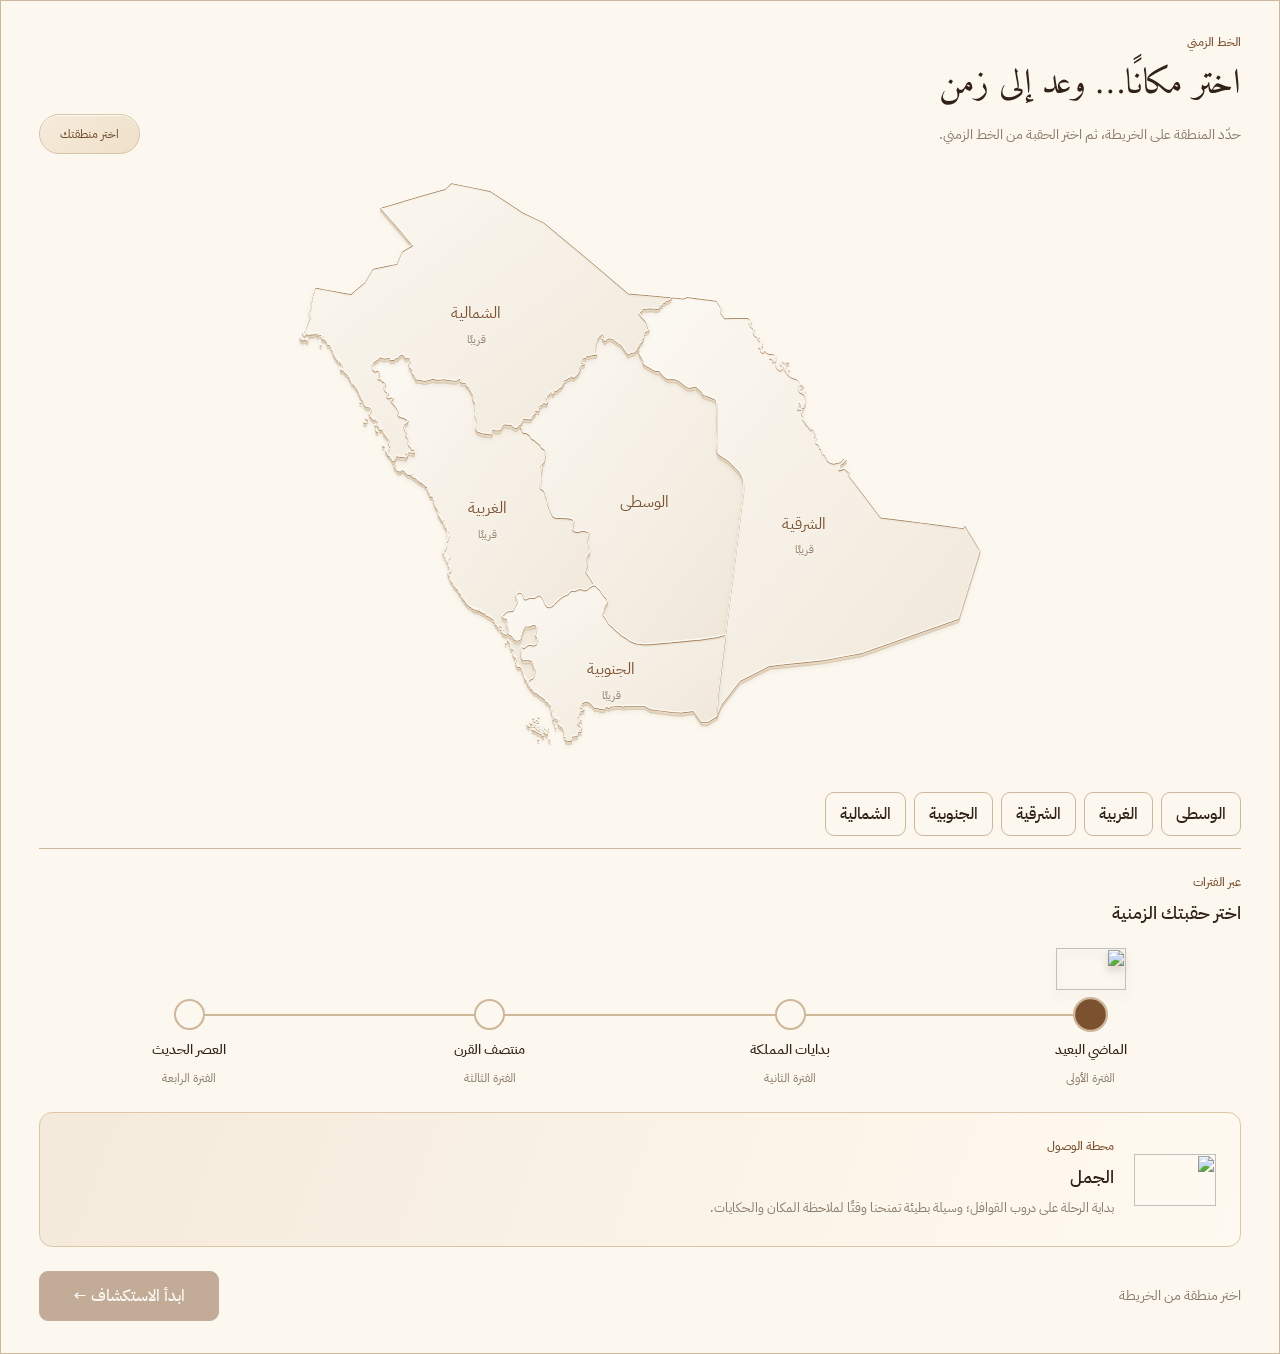
==== commit a096e2f6: "Add files via upload" ====
--- a/index.html
+++ b/index.html
@@ -1,244 +1,121 @@
 <!doctype html>
 <html lang="ar" dir="rtl">
-  <head>
-    <meta charset="UTF-8" />
-    <meta name="viewport" content="width=device-width, initial-scale=1.0" />
-    <meta name="description" content="إياب — منصة تفاعلية لاستكشاف الحياة اليومية في مناطق المملكة عبر فترات زمنية مختلفة." />
-    <title>إياب | عودة إلى حكاية مضت</title>
-    <link rel="preconnect" href="https://fonts.googleapis.com" />
-    <link rel="preconnect" href="https://fonts.gstatic.com" crossorigin />
-    <link href="https://fonts.googleapis.com/css2?family=Alexandria:wght@300;400;500;600&family=Amiri:wght@400;700&display=swap" rel="stylesheet" />
-    <link rel="stylesheet" href="styles.css" />
-    <link rel="stylesheet" href="auth.css" />
-  </head>
-  <body>
-    <a class="skip-link" href="#main-content">تجاوز إلى المحتوى</a>
+<head>
+<meta charset="utf-8">
+<meta name="viewport" content="width=device-width, initial-scale=1">
+<title>الخط الزمني | إياب</title>
+<style>body{margin:0;background:#fcf8f0}</style>
+<style>#iyab-map{border:0}#iyab-map .original-header,#iyab-map>.footer{display:none}#iyab-map main{padding-top:12px}html,body{margin:0;min-height:0}</style></head>
+<body>
+<link rel="stylesheet" href="https://fonts.googleapis.com/css2?family=Amiri:wght@400&family=IBM+Plex+Sans+Arabic:wght@400;500;700&display=swap">
+<link rel="stylesheet" href="styles.css">
+<link rel="stylesheet" href="leisure.css">
+<link rel="stylesheet" href="food.css?v=food-1">
+<link rel="stylesheet" href="category-images.css">
+<link rel="stylesheet" href="clothing-hq.css">
+<link rel="stylesheet" href="modern-trade.css">
+<link rel="stylesheet" href="modern-commerce.css?v=modern-commerce-1">
+<link rel="stylesheet" href="central-trade.css?v=central-trade-1">
+<link rel="stylesheet" href="../journey.css?v=journey-1">
+<div id="iyab-map">
+<p id="journey-resume-notice" role="status" style="padding:0 20px;color:#805333" hidden></p>
+<div class="original-header" role="img" aria-label="هيدر إياب الأصلي"></div>
+<main>
+<section id="iyab-selection">
+<div class="intro"><div><span class="eyebrow">الخط الزمني</span><h1>اختر مكانًا… وعد إلى زمن</h1><p>حدّد المنطقة على الخريطة، ثم اختر الحقبة من الخط الزمني.</p></div><span class="selection" id="iyab-region-status" aria-live="polite">اختر منطقتك</span></div>
+<div class="map-wrap" id="iyab-map-wrap">
+<svg class="kingdom" viewBox="0 0 900 600" role="img" aria-label="خريطة السعودية: الوسطى والغربية والشرقية والجنوبية والشمالية">
+<defs><linearGradient id="iyab-glass-subtle" x1="0" y1="0" x2="1" y2="1"><stop offset="0" stop-color="#fffefa" stop-opacity=".8"/><stop offset=".52" stop-color="#faf6ef" stop-opacity=".45"/><stop offset="1" stop-color="#ece2d2" stop-opacity=".55"/></linearGradient><linearGradient id="iyab-glass" x1="0" y1="0" x2=".9" y2="1"><stop offset="0" stop-color="#fffefa" stop-opacity=".98"/><stop offset=".45" stop-color="#f5e9d7" stop-opacity=".8"/><stop offset="1" stop-color="#d2b28a" stop-opacity=".92"/></linearGradient><linearGradient id="iyab-glass-active" x1="0" y1="0" x2="1" y2="1"><stop offset="0" stop-color="#fffcf5"/><stop offset=".45" stop-color="#ead0ad" stop-opacity=".8"/><stop offset="1" stop-color="#b98a57" stop-opacity=".8"/></linearGradient><filter id="iyab-lift" x="-20%" y="-20%" width="150%" height="160%"><feDropShadow dx="1" dy="7" stdDeviation="5" flood-color="#765331" flood-opacity=".17"/></filter></defs>
+<g class="piece" data-piece="0"><defs><path id="iyab-shape-0" d="M413.78,170.97L414.18,172.08L414.1,173.25L413.64,175.15L413.26,175.93L413.25,176.51L413.64,176.8L414.07,176.92L414.52,176.91L414.83,177.2L414.77,177.67L414.93,178.32L415.25,178.55L415.78,178.58L416.45,178.09L416.72,177.82L416.94,177.44L417.33,177.08L418.15,176.43L418.66,176.1L420.58,175.96L421.21,176L423.23,176.64L424.97,177.62L425.28,178.1L425.79,178.42L426.07,178.79L426.39,179.07L428.31,180.14L429.43,181.17L430.08,181.6L431.09,182.11L431.9,182.77L432.36,183.4L432.74,183.62L433.11,184.13L433.33,184.33L434.79,187.02L436.62,189.07L436.99,189.89L437.21,190.18L437.34,190.48L437.81,191L438.7,191.72L438.85,191.72L439.07,191.63L439.73,191.18L440.59,190.47L441,190.34L441.67,190L441.98,189.96L442.8,190L444.18,189.77L444.92,189.23L445.28,188.88L445.52,188.41L446.38,187.24L446.82,186.49L447.5,186.89L448.61,187.69L448.89,188.07L449.23,188.74L449.34,191.14L451.53,194.81L452.11,195.61L452.5,196.36L452.78,197.14L453.03,198.76L453.4,200.3L453.76,201.01L454.52,201.7L455.22,202.22L457.24,203.46L459.55,204.74L460.31,205.1L463.29,206.92L464.02,207.27L465.51,207.76L466.32,207.83L468.56,207.89L469.25,208.24L469.88,208.91L471.05,210.52L472.41,212.11L474.09,213.7L474.82,214.31L476.11,215.21L476.8,215.56L478.24,215.79L479.74,215.86L481.14,215.79L483.38,215.88L484.06,215.98L486.12,216.63L487.46,217.36L488.75,218.23L490.85,219.76L492.98,221.46L495.11,222.99L495.82,223.45L497.39,224.08L498.75,224.17L499.54,224.12L503.56,223.19L504.28,223.2L504.97,223.4L505.65,223.92L506.94,225.27L507.63,225.9L508.3,226.41L510.19,228.38L510.85,228.97L511.24,229.69L511.55,230.44L512.19,231.28L512.88,231.54L514.34,231.87L515.04,232.11L519.47,233.91L520.28,234.18L522.46,235.18L523.1,235.56L523.8,236.09L524.31,236.83L524.56,237.53L524.8,238.43L525.05,240.75L525.19,242.98L525.23,250.56L525.55,255.19L525.51,256.03L525.57,257.68L525.42,259.12L525.4,261.57L525.45,262.93L525.54,263.72L525.21,267.29L524.97,277.53L525.28,284.32L525.59,286.6L525.9,287.71L526.48,288.75L526.92,289.36L529,291.01L531.07,292.18L534.94,294.75L537.61,296.79L541.97,301.32L545.98,305.18L547.51,307.07L549.13,309.93L550.21,312.36L550.8,314.71L551.45,318.69L551.43,325.79L550.77,331.31L549.52,338.67L543.58,387.68L541.81,402.8L539.94,416.67L538.52,426.75L537.14,437.72L535.49,450.6L533.7,465.92L529.36,467.17L524.41,468.34L517.96,469.18L509.48,470.53L498.85,471.46L488.58,472.41L480.86,473.21L472.41,473.82L464.56,474.55L459.08,475.12L455.83,475.16L453.01,475.07L447.76,474.52L444.81,473.86L441.63,472.5L440.05,471.66L437.57,469.9L435.3,468.37L432.29,466.54L431.65,466.09L430.95,465.51L429.09,463.8L426.41,461.57L424.57,459.86L423.27,458.47L419.95,455.45L418.8,453.98L418.33,453.23L416.82,450.36L416.38,449.61L415.76,448.85L414.53,447.62L413.88,446.9L413.59,446.14L413.68,445.43L414.07,443.33L414.24,442.7L414.32,442.03L414.79,439.84L415.03,439.03L415.69,437.71L417.21,435.51L417.57,434.88L417.84,434.25L418.04,433.61L418.09,432.91L418.07,432.25L417.91,431.54L417.57,430.68L416.95,429.95L415.72,428.93L415,428.23L413.66,426.64L411.52,422.95L410.86,422.13L410.26,421.46L408.91,420.37L407.02,418.56L406.38,418.01L405.61,417.53L404.8,416.23L404.29,415.51L403.89,414.7L401.66,411.06L400.59,409.56L399.66,408.12L397.31,405.23L396.92,404.54L396.78,403.88L396.82,402.48L397.13,401.13L398.16,397.56L398.39,396.1L398.31,394.01L398.19,392.69L398.05,391.93L397.91,390.45L397.89,389.73L398.16,389.09L398.6,388.46L399.18,387.86L399.66,387.24L400.02,386.6L400.35,385.91L400.55,385.23L400.64,384.45L400.65,383.73L400.17,380.76L400.11,380.06L399.94,379.3L399.46,375.45L399.08,373.19L399,372.44L399,371.09L399.09,370.31L399.36,368.88L399.88,366.78L399.93,366.03L399.6,365.35L398.84,364.95L396.67,364.64L395.06,364.21L394.37,364.1L393.72,364.06L392.29,364.37L391.55,364.63L389.29,365.3L388.57,365.41L387.82,365.32L385.19,364.24L384.51,363.5L384.12,362.81L384.04,362.12L384.09,361.43L384.31,360.06L384.34,358.68L384.23,357.95L384.31,357.23L385.1,355.2L385.08,354.54L384.7,353.76L384.07,353.22L383.4,352.82L382.7,352.55L381.24,352.15L380.59,352.04L378.39,351.93L374.95,351.58L373.54,351.48L372.09,351.49L371.32,351.57L369.15,351.64L367.73,351.46L367.06,351.24L365.65,350.54L364.99,349.97L364.47,349.25L364.1,348.5L362.22,344.25L361.63,342.69L361.23,341.88L360.3,339.64L359.94,338.2L359.6,335.96L359.47,334.47L358.95,333.05L357.82,330.9L357.55,330.15L357.37,329.47L356.82,326.5L356.52,325.69L356,324.95L355.33,324.41L353.36,323.3L352.73,322.66L352.49,321.95L352.41,321.22L352.4,319.79L352.59,317.58L352.8,316.45L352.87,316.19L352.79,314.71L352.65,313.39L352.8,310.76L352.73,309.49L352.77,308.18L353.31,305.41L353.54,304.72L354.05,303.71L353.9,302.99L353.21,301.39L353.19,300.4L353.55,299.69L354.99,298.08L355.51,297.29L355.89,296.51L356.07,295.98L356.34,294.75L356.31,294.21L357.3,290.32L357.35,288.57L357.32,287.89L357.6,285.87L357.54,285.33L357.09,284.89L356.52,284.78L355.97,284.48L354.81,283.49L354.11,283.19L353.28,282.2L353.05,281.45L352.76,280.81L352.33,280.44L350.62,278.72L349.41,277.7L348.81,277.41L347.51,276L346.93,275.63L346.37,275.13L345.88,274.86L344.84,274.54L344.43,274.36L343.86,273.95L343.14,272.77L342.78,271.64L342.1,270.74L341.67,270.35L340.52,269.51L339.2,268.73L338.4,268.48L337.84,268.47L337.31,268.37L336.58,268.33L336.01,268.11L335.46,267.73L335.13,267.28L334.89,266.65L334.57,264.89L334.2,264.33L333.67,264.02L331.94,263.41L331.02,263.47L330.27,263.39L329.53,263.53L329.27,263.52L330.55,262.2L331.03,261.42L331.79,260.91L332.51,260.65L332.89,260.25L333.6,259.08L334.17,258.25L334.58,257.27L334.81,256.52L335.19,255.7L335.57,255.05L336.21,254.62L336.72,254.56L337.38,254.84L338.05,254.93L338.64,254.78L341.19,255L342.08,255.17L342.54,255.16L343.12,254.98L343.57,254.4L343.91,253.83L344.09,253.07L344.35,252.44L344.67,251.91L345.15,251.41L346.97,250L347.52,249.49L347.55,249.06L347.06,248.22L347.2,247.36L347.76,246.52L348.1,246.29L348.82,246.52L349.4,247L350.02,247.35L350.46,247.33L350.81,246.99L350.72,246.39L350.49,245.97L350.43,245.39L351.05,244.64L351.42,244.29L351.42,243.61L351.23,243.03L351.18,242.58L351.6,242.04L352.12,241.67L352.71,241.41L353.42,241.17L353.83,241.24L354.22,240.94L354.54,240.46L354.79,239.87L355.13,239.41L355.45,239.08L356.01,239.05L356.57,239.25L357.63,240.01L358.27,239.96L359.18,238.78L359.44,238.04L359.56,237.04L359.47,236.45L359.29,235.96L358.47,234.53L358.33,233.32L358.65,232.9L359.04,232.57L359.6,232.21L360.15,231.75L360.75,231.09L361.05,230.67L361.54,229.54L361.97,228.98L362.56,228.74L363.19,228.62L363.84,228.72L364.31,229.12L364.47,229.41L364.07,229.85L363.97,230.14L364.22,230.53L364.53,230.62L365.05,230.19L365.33,229.47L365.74,228.77L365.87,228.2L365.82,227.88L365.68,227.6L365.96,227.33L366.42,227.19L366.96,227.46L367.6,227.65L368.36,227.24L370.31,225.59L370.71,225.11L371.25,224.58L371.82,224.5L372.26,224.25L372.65,223.9L374.12,221.37L374.59,220.81L375.64,219.19L375.76,218.44L375.65,217.89L375.44,217.32L375.45,216.77L375.56,216.52L375.97,216.61L376.19,216.8L376.5,216.85L376.77,216.66L377,216.35L377.35,216.32L377.67,216.39L378.85,215.73L379.25,215.46L379.57,214.94L379.86,214.57L380.27,214.61L380.83,215L381.18,214.87L381.64,213.95L382.01,213.5L382.33,213.23L382.72,213.11L383.09,213.1L383.65,213.28L384.45,214.6L384.73,214.69L385,214.59L385.32,214.31L385.68,213.64L386.02,213.5L386.36,213.55L388.3,211.68L389.09,210.75L389.34,210.3L390.15,209.13L390.28,208.64L390.29,208.11L390.36,207.61L390.62,207.11L390.97,206.87L391.26,206.48L391.43,206.08L391.51,205.66L391.47,205.23L391.04,204.54L391.2,204.17L391.39,204.01L391.38,203.6L391.2,203.16L391.36,202.88L391.86,202.61L394.02,201.71L395.26,201.45L395.39,201.07L395.33,200.74L395.13,200.21L394.65,199.95L394.12,199.86L393.8,199.89L393.3,199.73L393.12,199.56L392.98,199.28L392.9,198.87L392.93,198.22L393.04,197.5L393.44,196.05L393.64,195.66L394.03,195.44L394.43,195.32L396.3,195.24L396.67,195.06L396.78,194.54L396.64,194.09L396.78,193.55L397.23,192.99L397.69,192.77L398.42,192.87L399.26,193.56L399.56,193.63L399.87,193.45L400.27,192.64L400.63,192.53L401.21,192.58L402.38,192.54L403.28,192.42L404.12,192.2L404.92,192.07L406.45,192.09L407.13,192.01L407.38,191.29L407.31,190.32L407.27,187.82L407.02,187.17L406.8,185.25L406.74,184.18L406.94,182.43L406.92,181.62L407.09,180.25L407.41,178.93L407.54,178.09L407.54,177.38L407.63,176.8L407.91,176.41L408.37,176.05L409.29,174.95L412.49,171.97Z"/></defs><use class="side" transform="translate(0,10)" href="#iyab-shape-0"/><use class="side-mid" transform="translate(0,6)" href="#iyab-shape-0"/><use class="land cursor-interaction" data-map-region="0" href="#iyab-shape-0"><title>المنطقة الوسطى</title></use><use class="edge-light" href="#iyab-shape-0"/></g>
+<g class="piece" data-piece="1"><defs><path id="iyab-shape-1" d="M261.83,372.21L261.87,371.89L261.93,371.85L262,372.03L261.97,372.11L262.04,372.13L262.05,372.03L262.11,372.11L262.07,372.64L261.95,372.64L262,372.68L262.07,372.65L262.05,372.68L262,372.69L261.95,372.64L261.97,372.68L261.94,372.69L261.93,372.58L261.86,372.5ZM256.5,352.45L256.51,352.33L256.56,352.35L256.51,352.28L256.62,352.29L256.65,352.38L256.58,352.36L256.56,352.46L256.59,352.46L256.61,352.56L256.7,352.6L256.68,352.67L257.03,352.73L257.03,352.78L257.11,352.81L257.08,352.87L257.13,352.88L257.19,353.05L257.05,353.1L256.75,352.97L256.63,352.85L256.64,352.69L256.54,352.57L256.58,352.5L256.53,352.5L256.53,352.55ZM254.05,350.45L254.16,350.39L254.21,350.47L254.31,350.51L254.4,350.7L254.66,350.92L254.48,350.94L254.4,350.82L254.19,350.74ZM251.9,343.21L252.06,342.85L252.13,342.79L252.28,342.85L252.3,342.99L252.27,343.02L252.36,343.09L252.43,343.23L252.38,343.43L252.44,343.59L252.33,343.65L252.37,343.87L252.3,343.93L252.26,343.92L252.24,343.82L252.19,343.84L252.19,343.66L252.14,343.72L252.11,343.59L251.98,343.54L251.92,343.45L251.95,343.26ZM318.3,474.03L318.33,473.95L318.38,473.95L318.49,474.14L318.57,474.12L318.6,474.05L318.61,474.1L318.48,474.29L318.55,474.38L318.65,474.41L318.55,474.47L318.6,474.53L318.53,474.59L318.34,474.52ZM313.33,460.96L313.37,460.83L313.49,460.76L313.54,460.66L313.87,460.72L314.22,460.93L314.04,460.98L313.98,460.88L313.7,460.89L313.54,460.7L313.49,460.82L313.4,460.83L313.39,460.92ZM296.66,444.72L296.96,444.62L297.04,444.71L297.02,444.64L297.08,444.64L297.12,444.8L297.17,444.79L297.18,444.75L297.13,444.75L297.2,444.67L297.2,444.71L297.29,444.69L297.2,444.75L297.22,444.81L297.37,444.78L297.57,444.85L297.53,444.96L297.41,444.97L296.82,444.83ZM290.27,441.6L290.49,441.61L290.59,441.82L290.99,442.04L291.46,442.13L291.65,442.21L291.87,442.17L292.03,442.23L292,442.27L292.35,442.27L292.69,442.36L292.98,442.51L293.22,442.55L294,443.01L294.18,443.05L294.3,443.2L294.36,443.2L294.35,443.26L295.1,443.72L295.14,443.71L295.69,444.11L296.15,444.28L296.21,444.36L296.33,444.34L296.36,444.47L296.45,444.48L296.59,444.67L296.45,444.7L296.03,444.53L295.52,444.25L295.38,444.11L294.82,443.88L294.49,443.61L294.12,443.5L293.47,442.94L293.19,442.77L292.9,442.67L292.8,442.55L292.62,442.46L292.26,442.41L291.44,442.47L291.26,442.42L290.75,442.13L290.39,441.81ZM274.77,215.27L274.57,216.12L274.48,216.92L274.52,217.82L274.58,218.18L274.72,218.54L274.9,218.83L275.14,218.99L275.54,219.11L276.36,219.21L277.92,219.29L279.2,219.45L279.45,219.53L279.7,219.76L279.77,220.22L279.73,221L279.8,221.71L279.98,222.01L280.28,222.3L281.66,223.22L282,223.57L282.31,223.8L282.9,224.43L283.27,225.01L283.53,226.32L283.84,227.02L284.09,227.34L284.44,227.61L284.7,227.93L285,228.47L285.19,228.95L286.44,230.68L286.83,231.46L286.76,231.77L287.01,232.52L287.01,232.82L286.72,235.1L286.72,235.41L286.89,236.13L287.25,236.84L287.66,237.4L287.83,237.75L288.72,239.1L289.12,239.83L289.21,240.15L289.16,240.88L288.95,242.43L289.01,242.93L288.88,245.09L288.94,245.43L288.92,246.28L289.08,247.14L289.11,247.65L289.22,247.95L289.24,248.36L289.16,248.82L289.19,249.42L289,250.21L288.94,250.74L288.88,252.2L289.04,252.9L289.23,253.39L289.69,254.15L289.74,254.55L289.66,254.88L289.5,256.68L289.16,258.11L289.15,260.4L289.23,261.54L289.09,261.93L289.26,263.56L289.54,264.73L289.71,265.23L290.44,266.17L290.85,266.86L291.59,267.32L292.02,267.45L292.76,267.5L293.63,268.13L293.87,268.26L295.14,268.52L296.07,268.84L297.81,268.89L298.37,269.03L299.25,269.39L299.68,269.47L300.12,269.45L301.35,269.21L302.4,269.31L302.8,269.52L303.93,269.92L304.34,270.06L304.67,270.09L304.89,269.91L304.91,269.58L304.79,269.12L304.61,267.64L304.75,266.9L305.15,266.04L306,265.21L306.34,265L306.69,264.9L307.56,264.93L308.06,265.63L308.44,265.86L309.02,266.1L310.43,265.81L312.34,265.8L312.83,265.7L313.37,265.39L313.93,264.65L314.1,264.29L314.36,263.89L314.45,263.55L314.72,263.14L315.09,262.41L315.85,261.25L316.18,260.88L316.51,260.65L317.56,260.17L318.12,259.98L318.85,259.92L319.4,260.03L320.2,260.4L321.29,260.68L322.89,260.35L323.81,260.45L324.75,261.07L325.52,262.01L325.92,262.38L326.57,262.91L327.29,263.18L327.93,263.36L329.27,263.52L329.53,263.53L330.27,263.39L331.02,263.47L331.94,263.41L333.67,264.02L334.2,264.33L334.57,264.89L334.89,266.65L335.13,267.28L335.46,267.73L336.01,268.11L336.58,268.33L337.31,268.37L337.84,268.47L338.4,268.48L339.2,268.73L340.52,269.51L341.67,270.35L342.1,270.74L342.78,271.64L343.14,272.77L343.86,273.95L344.43,274.36L344.84,274.54L345.88,274.86L346.37,275.13L346.93,275.63L347.51,276L348.81,277.41L349.41,277.7L350.62,278.72L352.33,280.44L352.76,280.81L353.05,281.45L353.28,282.2L354.11,283.19L354.81,283.49L355.97,284.48L356.52,284.78L357.09,284.89L357.54,285.33L357.6,285.87L357.32,287.89L357.35,288.57L357.3,290.32L356.31,294.21L356.34,294.75L356.07,295.98L355.89,296.51L355.51,297.29L354.99,298.08L353.55,299.69L353.19,300.4L353.21,301.39L353.9,302.99L354.05,303.71L353.54,304.72L353.31,305.41L352.77,308.18L352.73,309.49L352.8,310.76L352.65,313.39L352.79,314.71L352.87,316.19L352.8,316.45L352.59,317.58L352.4,319.79L352.41,321.22L352.49,321.95L352.73,322.66L353.36,323.3L355.33,324.41L356,324.95L356.52,325.69L356.82,326.5L357.37,329.47L357.55,330.15L357.82,330.9L358.95,333.05L359.47,334.47L359.6,335.96L359.94,338.2L360.3,339.64L361.23,341.88L361.63,342.69L362.22,344.25L364.1,348.5L364.47,349.25L364.99,349.97L365.65,350.54L367.06,351.24L367.73,351.46L369.15,351.64L371.32,351.57L372.09,351.49L373.54,351.48L374.95,351.58L378.39,351.93L380.59,352.04L381.24,352.15L382.7,352.55L383.4,352.82L384.07,353.22L384.7,353.76L385.08,354.54L385.1,355.2L384.31,357.23L384.23,357.95L384.34,358.68L384.31,360.06L384.09,361.43L384.04,362.12L384.12,362.81L384.51,363.5L385.19,364.24L387.82,365.32L388.57,365.41L389.29,365.3L391.55,364.63L392.29,364.37L393.72,364.06L394.37,364.1L395.06,364.21L396.67,364.64L398.84,364.95L399.6,365.35L399.93,366.03L399.88,366.78L399.36,368.88L399.09,370.31L399,371.09L399,372.44L399.08,373.19L399.46,375.45L399.94,379.3L400.11,380.06L400.17,380.76L400.65,383.73L400.64,384.45L400.55,385.23L400.35,385.91L400.02,386.6L399.66,387.24L399.18,387.86L398.6,388.46L398.16,389.09L397.89,389.73L397.91,390.45L398.05,391.93L398.19,392.69L398.31,394.01L398.39,396.1L398.16,397.56L397.13,401.13L396.82,402.48L396.78,403.88L396.92,404.54L397.31,405.23L399.66,408.12L400.59,409.56L401.66,411.06L403.89,414.7L404.29,415.51L404.8,416.23L405.61,417.53L403.45,418.21L402.69,418.5L401.94,418.87L401.21,419.29L399.74,420.31L398.19,421.62L397.51,422.01L396.74,422.33L396.02,422.37L395.31,422.26L394.69,422.03L394,421.71L392.63,421.24L391.98,421.13L390.58,421.22L389.93,421.36L389.16,421.65L387.74,422.49L387.05,422.75L386.38,422.86L384.34,422.76L383.69,422.81L382.9,423.01L382.13,423.39L381.41,423.98L380.78,424.63L379.74,425.89L379.02,426.49L378.31,426.88L376.95,427.31L376.03,427.69L374.59,428.43L373.17,429.3L372.39,429.91L370.95,431.17L367.27,434.62L365.46,436.51L363.95,437.78L363.21,438.29L362.54,438.59L361.85,438.82L361.2,438.87L360.5,438.8L359.76,438.6L359.14,438.22L358.49,437.66L357.97,436.98L357.57,436.22L356.44,433.83L355.55,431.7L354.8,430.24L354.38,429.51L354.24,429.34L353.69,428.59L352.43,427.57L351.76,427.3L351.08,427.36L350.41,427.57L348.88,428.38L347.46,429.37L346.14,429.89L345.38,429.91L343.08,429.65L342.34,429.7L340.87,430.14L338.83,431.2L338.13,431.32L337.47,431.1L336.84,430.66L336.39,429.98L336.02,429.28L335.78,428.62L335.64,427.93L335.22,426.52L334.76,425.81L334.11,425.19L333.46,424.81L332.81,424.63L332.17,424.59L331.45,424.7L330.75,424.92L330.07,425.5L329.51,426.21L329.2,426.84L328.94,427.51L328.88,428.16L329.08,429.62L329.22,430.34L329.89,432.32L329.91,433.07L329.87,433.83L329.77,434.48L329.39,435.25L328.08,437.32L327.32,438.73L326.86,440L326.47,441.37L326.08,441.99L325.38,442.33L324.63,442.5L322.52,442.88L320.48,443.09L319.75,443.33L319.03,443.69L317.78,444.95L317.26,445.57L315.93,446.83L315.37,447.45L315.31,448.09L315.53,448.75L316.15,449.39L316.81,449.64L318.81,450.09L319.48,450.39L320.06,451.07L320.36,451.8L320.54,452.51L320.54,453.21L320.43,454.65L320.08,456.64L320.1,457.34L320.28,458.09L320.85,459.53L320.91,460.21L320.68,462.26L320.64,463.63L320.66,464.28L321.12,465.06L321.85,465.69L322.56,466L323.89,466.68L324.51,467.05L325.21,467.64L325.79,468.38L326.57,469.76L327.09,470.44L327.79,471.05L328.54,471.4L329.5,471.54L330.19,471.52L330.89,471.4L332.2,470.96L332.91,470.42L333.25,469.73L333.44,469.09L333.74,467.05L334.13,465.45L335.03,462.92L335.25,462.17L336.17,460.07L336.96,458.73L337.44,458.09L338.15,457.63L338.83,457.55L341.71,457.65L342.36,457.62L343.04,457.51L343.73,457.18L343.76,457.05L345.13,456.37L345.85,456.32L346.52,456.36L347.22,456.49L347.84,456.77L348.48,457.48L348.9,458.22L349.1,458.97L349.09,459.61L348.7,461.67L348.31,463.03L347.94,464.61L347.84,465.27L347.9,465.95L348.04,466.64L348.43,467.33L349.45,468.71L349.81,469.38L349.9,470.03L349.85,470.91L349.27,472.19L348.87,473.55L348.74,474.24L348.48,474.9L348.04,475.55L347.37,476L346.66,476.23L345.34,476.29L344.68,476.14L342.34,475.83L341.01,475.94L340.3,476.18L338.91,477.02L338.19,477.65L336.76,478.76L336.09,478.81L335.47,478.35L334.92,477.68L334.28,477.1L334.1,477.76L334.02,478.46L334.13,479.96L334.12,480.61L333.96,481.91L333.83,484.77L333.84,486.26L334.02,487.62L334.4,488.99L334.72,489.69L335.33,490.34L335.95,490.65L336.64,490.78L339.34,490.63L340.04,490.64L341.41,490.75L342.76,490.98L344.04,491.47L344.68,492.08L345.41,494.27L345.93,496.33L346.16,497.04L347.28,499.82L347.39,500.46L347.39,501.16L347.14,502.28L346.95,502.9L346.81,503.56L346.37,504.96L346.02,506.34L345.83,506.96L345.55,507.62L345.12,508.23L344.54,508.84L342.55,509.76L341.89,510.12L341.37,510.72L340.21,513.57L340.09,513.35L340.16,513.28L340.12,513.25L340.17,513.16L340.11,513.11L340.08,512.93L340.07,512.42L340.03,512.28L339.89,512.34L339.92,512.11L340.12,512.09L339.97,512.07L339.9,511.88L339.94,511.78L339.91,511.68L339.86,511.72L339.68,511.51L339.77,511.26L339.56,511.24L339.51,511.16L339.42,511.17L339.44,511.13L339.3,511.23L339.14,511.14L338.98,511.11L339.08,510.97L339.17,511.05L339.32,511.06L339.42,511.05L339.51,510.99L339.37,510.79L339.25,510.76L339.21,510.7L339.26,510.6L339.12,510.43L339.15,510.33L339.07,510.29L339.04,510.35L338.99,510.13L338.87,510.23L338.81,510.18L338.6,509.86L338.51,509.85L338.43,509.93L338.41,510.04L338.3,510.05L338.29,509.72L338.51,509.67L338.64,509.35L338.64,509.31L338.58,509.31L338.39,509.18L338.4,508.97L338.44,508.97L338.34,508.83L338.39,508.83L338.06,508.72L338.08,508.58L338.01,508.33L337.88,508.35L337.92,508.52L337.83,508.45L337.77,508.47L337.71,508.37L337.63,508.33L337.56,508.42L337.58,508.68L337.54,508.94L337.58,508.97L337.59,508.93L337.59,508.98L337.55,509.04L337.41,509.08L337.54,509.09L337.56,509.04L337.58,509.08L337.66,508.96L337.62,509.11L337.44,509.18L337.58,509.2L337.48,509.24L337.24,508.98L337.2,508.76L337.26,508.52L337.53,508.39L337.59,508.17L337.73,508.06L337.82,507.91L337.94,507.94L337.85,508.01L337.83,508.09L337.93,508.1L337.95,507.95L338.01,507.92L338.01,507.69L337.92,507.48L337.94,507.64L337.91,507.68L337.83,507.66L337.83,507.57L337.78,507.67L337.82,507.76L337.68,507.67L337.64,507.71L337.72,507.81L337.79,507.77L337.72,507.85L337.52,507.83L337.47,507.75L337.78,507.44L337.79,507.31L337.7,507.32L337.73,507.29L337.58,507.27L337.52,507.38L337.45,507.4L337.44,507.22L337.18,507.17L337.2,507.09L337.26,507.13L337.32,507.06L337.28,506.98L337.22,506.98L337.22,506.91L337.1,507.08L336.83,507.12L336.92,507.19L336.76,507.14L336.67,506.98L336.62,506.69L336.66,506.55L336.73,506.48L336.73,506.53L336.82,506.53L336.94,506.45L336.94,506.38L336.8,506.38L336.87,506.26L336.86,506.17L336.78,506.1L336.67,506.1L336.58,505.97L336.52,505.74L336.32,505.67L336.23,505.59L336.12,505.26L336.12,505.12L336.01,504.89L336.01,504.59L335.91,504.37L335.89,504.1L335.7,503.63L335.7,503.29L335.85,503.19L335.99,503.23L336.11,503.12L336.03,502.92L335.97,502.9L336.06,502.75L335.97,502.49L335.77,502.34L335.71,502.59L335.65,502.54L335.69,502.14L335.8,502.11L335.73,502.08L335.76,502L335.71,502L335.71,501.95L335.99,502L336.08,501.95L335.9,501.98L335.71,501.9L335.49,501.61L335.59,501.66L335.65,501.64L335.59,501.5L335.49,501.44L335.41,501.46L335.45,501.39L335.35,501.36L335.53,501.08L335.59,500.76L335.37,500.78L335.33,500.63L335.26,500.58L334.99,500.61L334.99,500.69L334.93,500.66L334.89,500.71L334.95,500.69L335.04,500.9L334.94,500.96L334.93,501.05L334.88,501.05L334.82,500.8L334.84,500.57L335.09,500.27L335.15,500.27L335.13,500.2L334.95,500.1L335.02,499.95L334.96,499.69L334.82,499.47L334.65,499.32L333.86,498.92L333.56,498.59L333.33,498.24L333.25,497.77L333.08,497.53L332.97,497.45L332.46,497.46L332.39,497.42L332.47,497.39L332.39,497.36L332.39,497.26L332.33,497.28L332.32,497.23L332.3,497.31L332.25,497.31L332.25,497.25L332.17,497.36L332.11,497.32L332.05,497.35L332.07,497.39L332.23,497.36L332.13,497.42L331.44,497.43L331.31,497.42L331.49,497.39L331.34,497.36L331.35,497.32L331.22,497.35L331.27,497.27L331.21,497.36L331.14,497.34L331.06,497.39L331.04,497.2L331.05,497.28L330.99,497.31L331.02,497.38L331.18,497.42L331.02,497.41L330.86,497.2L330.89,497.16L330.71,497.16L330.57,497.1L330.68,497.02L330.71,496.97L330.62,497.01L330.7,496.93L330.55,496.97L330.51,496.87L330.43,496.91L330.44,496.84L330.37,496.83L330.39,496.79L330.27,496.86L330.14,496.69L330.18,496.71L330.24,496.64L330.32,496.64L330.26,496.62L330.13,496.67L330.05,496.57L329.88,496.46L329.91,496.46L329.85,496.22L329.77,496.14L329.78,496.08L329.83,496.08L329.73,495.78L329.77,495.8L329.79,495.73L329.89,495.73L329.79,495.64L329.96,495.65L329.75,495.58L329.68,495.51L329.56,495.56L329.44,495.5L329.44,495.43L329.53,495.49L329.51,495.32L329.6,495.18L329.52,495L329.52,494.82L329.44,494.76L329.31,494.4L329.02,494L328.52,493.55L328.37,493.3L328.28,493.02L328.29,492.83L328.5,492.29L328.56,492.26L328.5,492.31L328.52,492.41L328.75,491.85L328.64,491.57L328.78,491.19L328.89,491.1L328.87,490.85L329.02,490.69L329.08,490.35L329.15,490.33L329.2,490.1L329.25,490.07L329.22,489.93L329.27,489.41L329.23,489.22L329.29,489.12L329.17,488.99L329.18,488.92L329.28,488.86L329.31,488.96L329.38,488.97L329.46,488.68L329.43,488.56L329.37,488.57L329.29,488.47L329.31,488.4L329.16,488.32L329.12,488.33L329.16,488.48L328.94,488.55L328.91,488.48L328.86,488.52L328.57,488.34L328.32,488.34L328.2,488.29L328.19,488.24L328.16,488.31L328.04,488.31L328.06,488.25L328,488.28L328,488.23L327.92,488.24L327.94,488.2L327.77,488.24L327.71,488.18L327.72,488.12L327.61,488.1L327.43,487.89L327.26,487.81L327.25,487.71L327.16,487.71L327.09,487.65L327.1,487.61L326.86,487.48L326.8,487.02L326.69,486.61L326.77,486.59L326.64,486.54L326.67,486.49L326.62,486.46L326.67,486.42L326.62,486.42L326.54,486.19L326.51,485.92L326.55,485.88L326.49,485.88L326.47,485.8L326.51,485.79L326.45,485.64L326.48,485.62L326.38,485.63L326.34,485.46L326.38,485.45L326.2,485.29L326.2,485.23L325.92,485.12L325.89,485.06L325.96,484.74L326.11,484.67L326.08,484.61L326.14,484.64L326.12,484.55L326.28,484.54L326.34,484.47L326.21,484.08L326.24,484.09L326.24,484.03L326.29,484.04L326.3,483.96L326.36,483.98L326.3,483.91L326.41,483.85L326.45,483.78L326.59,483.74L326.55,483.65L326.58,483.63L326.55,483.55L326.58,483.56L326.52,483.43L326.55,483.31L326.51,483.21L326.65,483.2L326.74,482.84L326.69,482.85L326.69,482.78L326.72,482.75L326.79,482.78L326.73,482.72L326.85,482.65L326.87,482.57L326.94,482.58L327.05,482.24L327.01,481.31L326.89,480.73L326.78,480.52L326.49,480.37L326.29,480.37L326.22,480.39L326.22,480.44L325.98,480.28L325.71,480.19L325.54,480.23L324.91,480.15L324.62,479.93L324.64,479.9L324.55,479.85L324.48,479.7L324.41,479.69L324.49,479.74L324.43,479.78L324.27,479.69L324.41,479.41L324.25,479.65L324.17,479.58L324.13,479.61L324.13,479.55L324.09,479.6L324.09,479.48L324.05,479.51L324.09,479.43L323.97,479.4L324.01,479.37L323.97,479.32L324.07,479.28L324.01,479.27L324.06,479.12L323.99,478.95L324.12,478.88L323.98,478.92L323.92,478.84L323.72,478.78L323.62,478.67L323.62,478.64L323.72,478.64L323.73,478.55L323.26,477.68L323.23,477.77L323.46,478.13L323.54,478.39L323.2,477.78L323.2,477.7L323.31,477.61L323.34,477.38L323.28,477.35L323.23,477.39L323.22,477.16L323.08,477.08L323.12,476.72L323.18,476.73L323.23,476.5L323.27,476.47L323.14,476.12L323.32,475.99L323.43,475.7L323.35,475.56L323.41,475.49L323.37,475.35L323.3,475.33L323.35,475.28L323.25,475.29L323.3,475.12L323.26,475.03L323.3,475.03L323.23,474.84L323.04,474.64L322.93,474.32L322.82,474.18L322.52,474.03L322.34,474.04L322.34,473.9L322.26,473.73L322.28,473.63L322.22,473.59L322.24,473.16L322.19,472.97L321.97,472.85L321.88,472.65L321.78,472.57L321.25,472.54L321.05,472.36L321.06,472.19L320.98,472.04L320.78,471.9L320.51,471.89L320.45,471.92L320.44,472L320.34,471.92L320.54,471.79L320.62,471.52L320.48,471.22L320.44,471.24L320.47,471.19L320.4,471.2L320.34,471.08L320.22,470.6L320.28,470.05L320.18,469.54L320.33,469.19L320.37,468.78L320.45,468.6L320.51,468.58L320.5,468.44L320.62,468.09L320.61,467.42L320.68,467.15L320.65,467.06L320.48,466.94L320.14,466.88L319.97,466.66L319.96,466.49L319.87,466.37L319.86,466.27L319.54,466.14L319.54,465.93L319.37,465.78L318.91,465.77L318.53,465.59L317.99,465.56L317.63,465.37L317.44,465.36L316.98,464.91L316.9,464.96L316.76,464.83L316.67,464.81L316.68,464.71L316.64,464.77L316.64,464.71L316.58,464.75L316.43,464.47L316.18,464.44L316.08,464.34L315.85,464.38L315.7,464.3L315.53,464.1L315.21,463.55L315.1,463.46L314.91,463.43L314.82,463.29L314.8,463.13L314.87,463.02L315.08,462.98L315.14,463.18L315.21,463.23L315.16,463.32L315.44,463.33L315.57,463.41L315.59,463.45L315.5,463.48L315.47,463.67L315.63,463.64L315.61,463.33L315.75,462.98L315.65,462.87L315.67,462.52L315.62,462.38L315.52,462.32L315.51,462.15L315.63,462.1L315.67,462.03L315.66,461.66L315.75,461.46L315.83,461.46L315.87,461.36L315.81,461.23L315.63,461.18L315.73,461.01L315.73,460.83L315.51,460.1L315.42,460.02L315.24,459.34L315.24,459.2L315.35,459.24L315.35,459.19L315.3,459.15L315.22,459.17L315.17,459.14L314.84,458.54L314.72,458.4L314.57,458.38L314.47,458.27L314.44,458.08L314.36,457.93L314.16,457.77L314.15,457.66L314.04,457.65L313.98,457.47L313.78,457.38L313.77,457.29L313.66,457.23L313.56,457L313.39,457.1L313.41,457.14L313.23,457.2L312.79,457.2L312.47,457.37L312.44,457.32L311.66,457.5L311.39,457.45L311.1,457.13L311.02,457.11L310.98,457.18L310.81,457.18L310.73,457.22L310.68,457.35L310.71,457.47L310.83,457.56L310.88,457.86L310.94,457.96L311.44,458.24L311.34,458.24L311.54,458.38L311.62,458.51L311.69,458.52L311.83,458.43L311.85,458.48L311.86,458.41L311.9,458.51L311.74,458.61L311.69,458.78L311.66,458.68L311.52,458.6L311.32,458.34L311.1,458.42L311.12,458.28L311.08,458.24L310.96,458.25L310.8,458.18L310.78,458.11L310.71,458.1L310.65,457.92L310.43,457.83L310.25,457.62L310.21,457.47L310.25,457.41L310.24,457.15L310.2,457.13L310.23,457.08L310.15,457.13L310.06,457.07L310.02,456.54L309.97,456.48L309.88,456.39L309.72,456.36L309.53,456.21L309.34,456.18L309.19,456.24L309.12,456.13L308.84,455.99L308.85,455.85L308.76,455.72L308.77,455.61L308.71,455.62L308.88,455.27L308.8,454.72L308.71,454.48L308.58,454.37L308.55,454.42L308.51,454.17L308.42,453.98L308.06,453.75L307.85,453.79L307.66,453.68L307.43,453.63L307.25,453.49L307.42,453.25L307.56,452.96L307.59,452.79L307.74,452.77L307.59,452.78L307.66,452.37L307.6,451.82L307.32,451.36L307.11,451.18L306.93,451.13L306.83,450.99L306.73,450.97L306.72,451.03L306.65,451.05L306.65,450.95L306.32,450.86L306.19,450.75L306.08,450.73L305.97,450.6L305.8,450.53L305.35,450.16L305.26,450.15L304.85,449.9L304.45,449.57L304.09,449.39L304.2,449.33L304.02,449.35L303.92,449.31L303.85,449.22L303.79,449L303.62,448.92L303.43,448.74L303.45,448.62L303.59,448.64L303.58,448.54L303.48,448.44L303.3,448.49L303.21,448.4L303.02,448.38L302.86,448.26L302.8,448.08L302.68,447.95L302.58,448.03L302.78,448.16L302.74,448.19L302.59,448.17L302.51,448.08L302.15,447.95L302.11,447.74L301.99,447.7L301.93,447.73L301.93,447.7L301.84,447.71L301.57,447.61L301.3,447.63L301.26,447.58L301.11,447.57L301,447.49L300.74,447.46L300.75,447.39L300.6,447.31L300.45,447.12L300.2,446.98L300.06,447.06L299.96,447.01L299.73,447.03L299.59,446.95L299.4,446.93L299.3,446.8L299.25,446.55L299.03,446.42L298.9,446.24L298.86,446.05L298.73,445.99L298.65,445.87L298.63,445.66L298.56,445.53L298.44,445.49L298.27,445.25L298.25,445.21L298.31,445.15L298.26,445.08L298.23,445.1L298.33,444.94L298.23,445.09L298.25,445.01L298.19,444.96L298.1,445.08L297.94,445.05L297.9,445.06L297.9,445.12L297.76,445.08L297.74,444.99L297.66,444.96L297.64,444.8L297.76,444.75L297.86,444.52L297.88,444.04L297.82,443.85L297.62,443.82L297.33,443.92L297.2,443.81L296.85,443.86L296.57,443.71L296.17,443.81L296.13,443.85L296.17,443.97L296.11,443.87L296.04,443.97L295.9,443.97L295.71,443.88L295.53,443.5L295.37,443.29L295.24,443.24L294.94,442.74L294.74,442.65L294.66,442.7L294.58,442.68L294.37,442.49L294.4,442.32L294.36,442.18L294.4,442.12L294.32,442.07L294.12,441.55L294.06,441.53L294.02,441.42L294.08,441.29L293.91,441.13L293.81,441.11L293.73,441.05L293.39,441L293.17,440.82L292.36,440.61L292.3,440.68L292.1,440.71L291.84,440.94L291.46,440.91L291.5,440.88L291.29,440.89L291.28,440.92L290.73,440.82L290.67,440.88L290.63,441.06L290.75,441.16L290.77,441.34L290.7,441.38L290.59,441.35L290.48,441.47L290.28,441.37L290.09,441.43L289.95,441.35L289.92,441.21L289.81,441.1L289.8,441.02L289.71,441.01L289.64,440.89L289.53,440.82L289.44,440.85L289.44,440.77L289.3,440.82L289.28,440.7L289.12,440.63L289.14,440.57L288.86,440.4L288.69,440.36L288.46,440.16L288.07,440.14L287.97,440.23L287.83,440.26L287.81,440.2L287.67,440.17L287.69,440.12L287.59,440.04L287.39,440.04L287.45,440.13L287.29,440.12L287.71,440.25L287.75,440.42L287.63,440.45L287.61,440.55L287.73,440.61L288.02,440.63L288.09,440.7L288.1,440.8L288.23,440.87L288.58,440.89L288.55,440.95L288.63,441.05L288.63,441.19L288.74,441.23L288.81,441.33L288.92,441.3L288.86,441.4L288.96,441.33L288.96,441.39L288.82,441.47L288.76,441.56L288.76,441.52L288.66,441.47L287.79,441.18L287.45,441L287.16,440.76L286.72,440.51L286.32,440.39L286.2,440.18L285.98,440.06L285.56,439.6L285.21,439.38L285.1,439.22L284.87,439.03L284.66,438.9L284.01,438.69L283.96,438.59L283.36,438.27L283.09,437.98L282.61,437.67L282.27,437.27L281.94,437.16L281.94,436.97L281.89,436.89L281.64,436.77L281.5,436.55L281.33,436.41L281.26,436.21L281.12,436.15L281.06,436.06L280.96,436.06L281.02,435.9L280.86,435.82L280.8,435.73L280.56,435.77L280.42,435.7L280.38,435.59L280.46,435.51L280.46,435.4L280,435.16L279.9,435.06L279.88,435.01L280.03,434.88L280.04,434.53L280.13,434.54L280.13,434.49L280.04,434.46L279.88,434.53L279.76,434.48L279.74,434.28L279.82,434.23L279.79,434.22L279.78,434.09L279.71,434.17L279.5,434.16L279.35,433.67L279.4,433.41L279.34,433.25L279.45,433.23L279.5,433.06L279.38,432.99L279.35,433.08L279.25,433.03L279.1,433.13L278.87,433.14L278.85,433.05L278.65,432.89L278.63,432.76L278.53,432.62L278.28,432.57L278.24,432.52L278.24,432.46L278.38,432.41L278.47,432.15L278.59,432.11L278.63,432L278.53,431.96L278.3,431.99L278.26,432.04L278.2,431.89L278.14,431.89L278.32,432.28L278.26,432.43L278.22,432.43L277.84,432.11L277.63,431.67L277.46,431.44L277.32,431.34L277.22,431.08L277.22,430.92L277.35,430.77L277.42,430.75L277.52,430.86L277.84,430.86L277.95,431L277.93,431.08L277.99,431.16L278.36,431.41L278.38,431.46L278.2,431.36L278.16,431.39L278.28,431.53L278.38,431.61L278.47,431.55L278.43,431.39L278.32,431.21L278.17,431.11L278.08,431.12L278.04,431.05L277.98,430.83L278.06,430.59L278.04,430.51L277.86,430.62L277.67,430.58L277.64,430.51L277.48,430.53L277.4,430.6L277.37,430.72L277.25,430.69L277.04,430.42L277.01,430.15L276.77,429.89L276.62,429.47L276.39,429.49L276.31,429.58L276.36,429.5L276.53,429.38L276.35,429.49L276.29,429.59L276.32,429.52L276.28,429.52L276.35,429.46L276.26,429.44L276.33,429.43L276.29,429.35L276.21,429.38L276.2,429.34L276.26,429.3L276.23,429.25L276.15,429.28L276.11,429.25L276.18,429.23L276.13,429.14L275.97,429.14L276.03,429.08L275.76,428.76L275.73,428.78L275.72,428.74L275.77,428.72L275.73,428.22L275.69,428.17L275.57,428.25L275.69,428.16L275.64,428.05L275.52,427.86L275.44,427.94L275.51,427.83L275.4,427.74L275.44,427.71L275.32,427.59L275.28,427.62L275.27,427.48L275.24,427.54L275.17,427.37L275.09,427.36L275.16,427.34L275.12,427.24L274.91,427.1L274.82,426.89L274.66,426.76L274.27,425.92L274.43,425.81L274.73,425.77L274.76,425.7L274.76,425.66L274.64,425.69L274.58,425.46L274.79,425.39L274.82,425.21L274.68,425.05L274.48,424.96L274.49,424.88L274.56,424.98L274.64,424.65L274.57,424.62L274.56,424.7L274.5,424.68L274.5,424.61L274.37,424.65L274.25,424.5L274.19,424.56L274.1,424.54L274.05,424.46L274.24,424.44L274.36,424.6L274.28,424.48L274.28,424.4L274.16,424.35L273.65,424.31L273.57,424.16L273.59,424.08L273.55,424.07L273.55,423.9L273.45,423.87L273.42,423.81L273.42,423.86L273.35,423.85L273.14,423.93L273.03,424.01L273.05,424.08L273.31,424.37L273.27,424.46L273.31,424.44L273.33,424.51L273.44,424.55L273.45,424.6L273.39,424.6L273.37,424.64L273.43,424.71L273.64,424.84L273.89,425.21L274.19,425.51L274.4,425.66L274.38,425.83L274.28,425.87L274.05,425.53L273.48,425.46L273.32,425.33L273.03,424.81L272.83,424.12L272.7,423.86L272.6,423.85L272.55,423.78L272.52,423.58L272.39,423.3L272.38,423.07L272.3,422.84L272.46,422.76L272.65,423.05L272.85,423.25L272.83,423.36L273.06,423.34L273.15,423.47L273.27,423.49L273.59,423.31L273.52,423.2L273.23,423.09L273.17,423.04L273.17,422.97L273.09,422.95L273.2,422.86L273.28,422.89L273.25,422.79L273.35,422.82L273.33,422.67L273.19,422.55L272.82,422.62L272.77,422.55L272.81,422.4L272.47,422.35L272.49,422.43L272.61,422.52L272.56,422.54L272.64,422.61L272.42,422.75L272.26,422.73L272.21,422.54L271.82,422.06L271.53,421.98L271.26,421.65L270.84,421.34L270.41,421.19L270.38,421.05L270.41,420.97L270.31,420.9L270.27,420.71L270.2,420.67L270.17,420.57L270.21,420.66L270.29,420.65L270.35,420.53L270.33,420.34L270.57,420.53L270.69,420.54L270.75,420.49L270.75,420.37L270.69,420.37L270.62,420.29L270.65,420.19L270.75,420.18L270.65,420.03L270.39,419.93L270.37,419.75L270.18,419.7L270.13,419.61L270.09,419.63L270.07,419.52L269.91,419.3L269.78,419.29L269.76,419.47L269.66,419.43L269.64,419.36L269.45,419.33L269.36,419.36L269.27,419.48L269.12,419.49L268.9,419.31L268.66,419.21L268.67,419.04L268.05,418.24L267.95,418.2L267.75,417.76L267.52,417.41L267.55,417.11L267.69,416.93L267.66,416.76L267.69,416.31L267.53,416.18L267.5,416.09L267.39,416.08L267.34,415.88L267.28,415.84L267.27,415.81L267.36,415.79L267.37,415.56L267.2,415.62L267.08,415.57L267.09,415.39L266.86,415.19L266.84,414.87L266.7,414.72L266.62,414.74L266.68,414.71L266.62,414.52L266.56,414.53L266.57,414.59L266.53,414.54L266.59,414.43L266.48,414.47L266.49,414.38L266.56,414.36L266.5,414.2L266.22,414.26L266.2,414.05L266.07,414.02L265.98,414.03L266.01,414.15L265.96,414.15L265.92,413.94L265.74,413.61L265.51,413.48L265.35,413.53L265.35,413.56L265.22,413.48L265.16,413.5L265.05,413.33L264.97,413.31L264.99,413.23L264.86,412.82L264.93,412.85L264.96,412.79L264.64,412.41L264.58,412.24L264.6,412L264.57,412.04L264.47,411.97L264.39,411.56L264.28,411.54L264.32,411.5L264.26,411.19L264.27,411.22L264.35,411.19L264.4,410.99L264.35,410.99L264.46,410.75L264.35,410.79L264.28,410.89L264.27,410.85L264.33,410.57L264.39,410.55L264.37,410.48L264.45,410.46L264.47,410.35L264.2,409.88L264.22,409.67L264.26,409.64L264.21,409.45L264.08,409.36L263.98,409.13L263.88,409.02L263.61,408.88L263.52,408.87L263.5,408.79L263.38,408.63L263.3,408.28L263.08,408L263.02,407.73L262.97,407.71L262.96,407.65L262.85,407.68L262.79,407.6L262.83,407.54L262.53,406.88L262.27,406.65L262.23,406.26L262.29,406.14L262.32,405.74L262.09,405.83L262.3,405.74L262.5,405.55L262.8,405.5L262.69,405.35L262.6,405.34L262.39,405.38L262.38,405.49L262.33,405.48L262.33,405.19L262.49,404.97L262.59,405L262.58,405.07L262.68,405.21L262.65,405.3L262.81,405.49L263.02,405.4L262.98,405.35L263.04,405.41L263.09,405.39L263.14,405.27L262.91,405.19L262.96,405.26L262.9,405.18L262.95,404.98L262.9,404.99L262.92,405.05L262.9,404.99L262.91,404.83L263,404.61L262.87,404.61L263.04,404.57L263.16,404.39L263.24,404.41L263.26,404.53L263.13,404.56L263.05,404.65L262.98,404.83L263.05,404.91L263.06,404.99L263.04,405.07L263.05,404.98L262.99,404.98L262.96,405.02L262.98,405.08L263.15,405.11L263.54,405.01L263.62,404.93L263.96,404.79L264.14,404.58L264.3,404.48L264.3,404.41L264.41,404.29L264.43,404.15L264.53,404.08L264.51,403.96L264.6,403.82L264.26,403.64L264.48,403.75L264.52,403.68L264.54,403.7L264.49,403.75L264.61,403.81L264.77,403.51L264.67,403.34L264.73,403.3L264.75,403.22L264.87,403.2L264.85,403.14L264.74,403.16L264.71,403.08L264.58,403.05L264.57,403.12L264.54,403L264.71,403.07L264.71,402.95L264.77,402.88L264.81,403.1L264.87,403.13L264.93,402.91L264.89,402.83L264.94,402.76L264.83,402.68L264.81,402.6L264.69,402.59L264.71,402.5L264.57,402.48L264.55,402.39L264.5,402.38L264.52,402.47L264.46,402.51L264.5,402.42L264.43,402.42L264.49,402.42L264.49,402.38L264.38,402.39L264.45,402.36L264.56,402.37L264.47,402.31L264.41,402.32L264.45,402.31L264.4,402.28L264.44,402.24L264.38,402.24L264.44,402.23L264.43,402.17L264.38,402.17L264.42,402.13L264.37,402.12L264.42,402.11L264.41,401.98L264.35,401.95L264.29,401.73L264.08,401.77L264.12,402.07L264.16,402.09L264.04,402.17L264,401.79L263.88,401.81L263.9,402.26L263.84,402.28L263.84,401.74L263.89,401.78L264.02,401.72L264.11,401.74L264.47,401.67L263.85,401.73L263.84,401.64L264,401.62L263.94,401.11L264.04,401.13L264.14,401.65L264.28,401.63L264.18,401.01L263.96,400.96L263.96,400.89L264.16,400.88L264.18,400.84L264.08,400.47L263.94,400.5L263.98,400.72L263.82,400.91L263.76,400.73L263.69,400.75L263.74,400.94L263.68,400.95L263.64,400.74L263.76,400.72L263.72,400.43L263.84,400.39L263.81,400.17L264.23,400.11L264.29,400.32L264.57,400.35L264.55,400.53L264.62,400.34L264.81,400.17L264.81,400.11L264.73,400.08L264.68,400.27L264.6,400.33L264.39,400.27L264.39,400.21L264.45,400.21L264.33,400.14L264.38,400.1L264.28,399.95L264.33,399.89L264.47,399.86L264.5,399.78L264.45,399.76L264.39,399.83L264.18,399.97L264.11,399.88L264.02,399.92L263.98,399.9L264.1,399.76L264.12,399.63L263.98,399.45L263.92,399.49L263.95,399.58L263.92,399.52L263.87,399.53L263.69,399.1L263.9,398.85L263.96,398.85L263.91,398.85L263.9,398.71L263.61,398.74L263.55,398.7L263.48,398.74L263.41,398.69L263.38,398.96L263.23,399.38L263.18,399.33L263.16,399.38L263.14,399.33L263.08,399.35L263.09,399.4L263.08,399.35L263.03,399.36L263.11,399.57L263,399.34L263.2,399L263.07,399.13L263.02,399.11L263.12,399.02L263.08,398.95L263,398.93L262.92,399.07L262.96,398.95L262.81,398.88L262.67,398.67L262.62,398.69L262.65,398.66L262.49,398.72L262.65,398.64L262.61,398.52L262.56,398.55L262.51,398.5L262.51,398.44L262.62,398.39L262.59,398.34L262.48,398.36L262.56,398.18L262.53,398.01L262.58,397.99L262.53,397.99L262.53,397.93L262.48,397.87L262.39,397L262.33,396.9L262.29,396.6L262.37,396.37L262.37,395.98L262.31,395.94L262.29,395.69L262.25,395.68L262.19,395.46L262.23,395.37L262.15,395L262.19,394.87L262.15,394.86L262.09,394.64L262.14,394.5L262.09,394.59L262.12,394.5L262.05,394.53L262.02,394.46L262.13,394.41L262.02,394.45L262.12,394.38L262.01,394.4L262.08,394.36L262,394.35L262.07,394.3L262.05,394.26L261.99,394.3L261.99,394.25L262.06,394.24L262.05,394.21L262.01,394.23L262.02,394.21L262.05,394.2L262.08,394.24L262.03,394L262,393.94L261.91,393.96L261.91,393.92L261.94,393.95L262.02,393.89L261.97,393.77L261.9,393.78L261.9,393.86L261.87,393.78L261.95,393.74L261.92,393.67L261.86,393.66L261.92,393.67L261.95,393.61L261.87,393.58L261.8,393.47L261.86,393.41L261.83,393.37L261.79,393.43L261.77,393.38L261.83,393.35L261.79,393.32L261.76,393.36L261.8,393.29L261.75,393.25L261.84,393.25L261.82,393.19L261.73,393.22L261.77,393.13L261.72,393.17L261.71,393.12L261.79,393.07L261.7,393.09L261.77,393.05L261.7,393.04L261.77,393.03L261.69,393.03L261.69,392.97L261.73,392.91L261.72,392.99L261.77,392.94L261.96,392.91L262.02,392.82L262.04,392.6L262.13,392.57L262.11,392.53L262.18,392.56L262.17,392.51L262.21,392.54L262.26,392.5L262.29,392.54L262.55,392.42L262.69,391.99L262.99,391.74L263.14,391.51L263.15,391.28L263.4,390.83L263.59,390.75L263.94,390.44L264.06,390.49L264.41,390.44L264.06,390.48L263.95,390.43L264.04,390.24L263.91,390.44L263.68,390.63L263.34,390.75L263.26,390.84L263.28,390.88L263.24,390.86L263.18,390.94L263.14,390.91L263.12,391.03L263.18,391.08L263.11,391.1L263.05,391.22L263.05,391.39L262.91,391.42L262.91,391.49L262.9,391.45L262.86,391.49L262.86,391.42L262.75,391.43L262.74,391.49L262.67,391.47L262.66,391.55L262.61,391.57L262.61,391.8L262.51,391.83L262.52,391.92L262.47,391.92L262.47,392.08L262.53,392.09L262.46,392.12L262.51,392.21L262.49,392.32L262.35,392.3L262.34,392.26L262.33,392.39L262.3,392.29L262.25,392.36L262.05,392.42L261.97,392.54L261.95,392.78L261.89,392.86L261.7,392.84L261.69,392.78L261.63,392.82L261.65,392.77L261.59,392.79L261.65,392.75L261.6,392.7L261.55,392.73L261.6,392.69L261.55,392.6L261.49,392.63L261.52,392.59L261.45,392.47L261.49,392.43L261.42,392.37L261.45,392.31L261.38,392.2L261.32,392.24L261.35,392.16L261.28,392.18L261.28,392.08L261.22,392.12L261.28,392.07L261.2,392.1L261.25,392.06L261.19,392.08L261.23,392.03L261.12,391.99L261.17,391.94L261.12,391.98L261.14,391.91L261.09,391.94L261.06,391.91L261.1,391.9L261.05,391.87L261.1,391.84L261.03,391.85L261.07,391.78L261.01,391.81L261.06,391.78L261.05,391.74L260.99,391.77L261.03,391.74L260.95,391.72L261,391.67L260.94,391.7L261,391.65L260.96,391.59L260.9,391.61L260.95,391.55L260.92,391.51L260.85,391.55L260.89,391.5L260.86,391.44L260.8,391.46L260.82,391.38L260.76,391.42L260.79,391.32L260.7,391.33L260.74,391.24L260.65,391.24L260.68,391.15L260.6,390.94L260.56,390.95L260.62,390.92L260.54,390.86L260.62,390.85L260.58,390.82L260.62,390.81L260.63,390.73L260.48,390.7L260.62,390.72L260.63,390.67L260.53,390.65L260.65,390.63L260.68,390.54L260.65,390.55L260.64,390.43L260.6,390.45L260.54,390.34L260.42,390.33L260.47,390.32L260.42,390.3L260.45,390.27L260.34,389.94L260.31,389.95L260.3,389.88L260.23,389.85L260.14,389.65L260.09,389.66L260.17,389.57L260.09,389.64L260.11,389.59L259.99,389.55L259.93,389.67L259.41,389.14L259.54,388.97L259.57,388.99L259.56,388.95L259.61,388.96L259.59,388.92L259.63,388.94L259.63,388.89L259.67,388.92L259.65,388.88L259.69,388.9L259.69,388.84L259.73,388.88L259.71,388.82L259.75,388.85L259.74,388.8L259.77,388.83L259.77,388.77L259.84,388.8L259.83,388.75L259.89,388.7L259.85,388.67L259.8,388.72L259.79,388.66L259.75,388.7L259.77,388.59L259.84,388.57L259.9,388.7L259.93,388.65L260,388.67L259.98,388.62L260.2,388.48L260.22,388.43L259.96,388.57L259.92,388.54L260.12,388.39L260.13,388.31L259.73,388.61L259.68,388.59L259.71,388.64L259.65,388.61L259.67,388.66L259.62,388.64L259.63,388.69L259.59,388.65L259.61,388.72L259.56,388.67L259.6,388.73L259.57,388.8L259.53,388.74L259.53,388.78L259.47,388.73L259.48,388.81L259.43,388.78L259.47,388.82L259.4,388.81L259.45,388.84L259.41,388.88L259.47,388.88L259.43,388.93L259.51,388.91L259.44,389.02L259.36,389.08L259.4,388.98L259.31,388.88L259.37,388.99L259.36,389.03L259.29,389.03L259.33,389.01L259.29,388.88L259.25,388.88L259.27,388.99L259.19,388.92L259.27,388.84L259.19,388.56L259.05,388.61L259.15,388.54L259.02,388.56L259.11,388.45L258.99,388.49L259.07,388.37L258.95,388.43L259.04,388.3L258.12,387.08L258.06,386.93L258.02,386.93L258.06,386.92L258.04,386.87L257.96,386.86L258.02,386.81L257.95,386.84L257.9,386.77L258.01,386.71L257.88,386.75L258,386.67L257.88,386.71L257.6,386.17L257.4,386.1L257.38,386.02L257.54,385.96L257.48,385.82L257.36,385.86L257.43,385.81L257.38,385.82L257.4,385.75L257.35,385.74L257.39,385.71L257.35,385.68L257.39,385.66L257.34,385.67L257.38,385.62L257.33,385.61L257.36,385.57L257.32,385.54L257.56,385.58L257.62,385.71L257.69,385.68L257.67,385.63L257.71,385.67L257.73,385.62L257.97,385.77L258,385.75L257.77,385.6L257.66,385.6L257.44,385.49L257.31,385.49L257.43,385.45L257.42,385.4L257.32,385.43L257.32,385.37L257.66,385.29L257.6,385.05L257.69,385.01L257.66,384.99L257.7,384.96L257.63,384.96L257.59,385.05L257.49,385.03L257.5,384.93L257.44,384.95L257.48,385.02L257.34,385.07L257.34,384.9L257.9,384.72L257.9,384.67L257.82,384.65L257.88,384.6L257.95,384.59L257.99,384.68L258.06,384.64L257.89,384.08L257.82,384.1L257.84,384.22L257.78,384.25L257.7,384.22L257.75,384.17L257.73,384.12L257.23,384.25L257.35,384.03L257.34,383.83L257.22,383.61L257.05,383.61L257.11,383.42L256.95,383.04L256.92,382.67L256.87,382.55L256.79,382.55L256.87,382.54L256.9,382.48L256.91,382.36L256.81,382.34L256.93,382.33L256.99,382.22L257,382.36L257.05,382.39L257.13,382.17L257.01,382.19L257.07,382.16L257.11,381.98L257.3,381.88L257.39,382.02L257.44,381.93L257.45,382.05L257.64,382.31L257.94,382.35L257.94,382.16L257.99,382.12L257.94,382.11L257.9,382.18L257.86,382.12L257.84,381.81L258.07,381.74L258.21,381.6L258.29,381.63L258.23,381.71L258.26,381.82L258.71,381.65L258.63,381.74L258.54,381.96L258.42,382.02L258.28,381.95L258.14,382.05L258.14,382.19L258.31,382.19L258.36,382.26L258.26,382.52L258.26,382.74L258.31,382.88L258.25,382.96L258.26,383.05L258.04,383.22L258.06,383.45L257.99,383.42L258.07,383.53L258.02,383.53L258.02,383.46L257.96,383.5L257.91,383.41L257.88,383.45L257.9,383.52L258.08,383.66L258.12,383.64L258.09,383.61L258.2,383.56L258.16,383.47L258.22,383.49L258.22,383.45L258.3,383.46L258.23,383.52L258.26,383.6L258.37,383.64L258.38,383.57L258.33,383.53L258.4,383.57L258.59,383.26L258.99,383.37L259.11,383.47L259.25,383.45L259.35,383.36L259.37,383.23L259.28,382.99L259.33,382.94L259.38,382.99L259.53,382.95L259.53,382.71L259.58,382.65L259.53,382.35L259.47,382.26L259.51,382.24L259.45,382.2L259.42,382.01L259.33,381.97L259.32,381.79L259.43,381.42L259.45,381.23L259.39,381.19L259.4,381.12L259.49,381.01L259.47,380.88L259.58,380.72L259.81,380.58L259.93,380.61L260.04,380.72L260.16,380.77L260.01,380.82L260.03,380.93L259.97,380.98L260.12,380.99L260.21,380.9L260.47,380.97L260.55,380.85L260.62,380.89L260.68,380.85L260.65,380.77L260.7,380.7L260.6,380.43L260.48,380.25L260.44,380.05L260.5,379.66L260.7,379.43L260.6,379.39L260.58,379.27L260.74,379.1L260.8,378.82L260.89,378.77L260.8,378.49L260.94,378.03L260.93,377.97L260.77,377.94L260.74,377.83L260.66,377.77L260.73,377.73L260.76,377.65L260.74,377.49L260.64,377.37L260.54,377.4L260.48,377.53L260.56,377.47L260.58,377.49L260.47,377.62L260.52,377.66L260.5,377.73L260.67,377.71L260.39,378.06L260.3,378.43L260.21,378.6L260.12,379.17L260.01,379.41L260.02,379.61L260.11,379.63L259.89,379.84L259.84,379.97L259.87,380.04L259.84,379.98L259.71,380.01L259.55,379.75L259.67,379.59L259.65,379.21L259.72,379.2L259.88,378.86L259.89,378.7L259.98,378.7L260.31,378.03L260.3,377.79L260.2,377.55L260.28,377.47L260.3,377.22L260.2,377.15L260.16,376.97L260.21,376.84L260.39,376.75L260.34,376.67L260.25,376.67L260.34,376.65L260.34,376.61L260.28,376.46L260.28,376.07L260.32,376.04L260.31,375.98L260.37,375.93L260.41,375.78L260.5,375.74L260.5,375.68L260.63,375.7L260.72,375.61L260.72,375.53L260.6,375.57L260.74,375.5L260.88,375.13L261.16,374.8L261.24,374.48L261.23,374.73L261.35,374.69L261.42,374.48L261.56,374.38L261.62,374.04L261.69,374.04L261.69,373.77L261.78,373.5L261.73,373.48L261.78,373.49L261.79,373.44L261.9,373.4L261.81,373.41L261.8,373.31L261.87,373.29L261.96,373.42L262.05,373.39L262.04,373.28L262,373.28L262,373.2L261.91,373.11L261.8,373.12L261.81,373.05L261.74,373.06L261.8,373.01L261.79,372.93L261.97,372.85L261.98,372.8L262.16,372.76L262.12,372.74L262.26,372.66L262.21,372.63L262.26,372.6L262.21,372.5L262.21,372.53L262.09,372.47L262.1,372.25L262.16,372.07L262.2,372.1L262.22,372.06L262.11,372L262.23,371.82L262.21,371.72L262.25,371.71L262.27,371.77L262.37,371.53L262.29,371.51L262.34,371.46L262.27,371.39L262.05,371.31L261.98,371.59L261.97,371.48L261.78,371.39L261.79,371.44L261.75,371.43L261.79,371.13L261.88,370.97L261.93,371L261.97,370.94L261.93,371.2L262.07,371.27L262.11,371.2L262.19,371.31L262.37,370.94L262.41,371.05L262.29,371.21L262.29,371.28L262.33,371.32L262.47,371.3L262.66,371.02L262.52,370.87L262.41,370.86L262.49,370.59L262.69,370.55L262.75,370.41L263,370.37L263.14,370.48L263.24,370.41L263.34,370.07L263.3,369.61L263.49,369.16L263.37,369.02L263.06,368.94L263.02,368.89L262.95,368.95L262.88,369.13L262.63,369.04L262.61,369.08L262.55,369.07L262.58,369.12L262.38,369.18L262.49,369.19L262.57,369.34L262.68,369.32L262.84,369.46L262.86,370.11L262.76,370.13L262.65,370.05L262.58,370.11L262.49,370.1L262.44,369.99L262.31,370.01L262.29,370.41L262.15,370.51L262.13,370.73L262.01,370.75L261.96,370.48L262.05,370.19L262.01,369.79L262.07,369.68L261.95,369.63L261.89,369.7L261.87,369.8L261.99,369.88L261.92,369.89L261.8,369.8L261.67,369.85L261.54,369.64L261.57,369.58L261.63,369.54L261.89,369.55L261.77,369.49L261.75,369.52L261.57,369.5L261.5,369.36L261.71,369.15L261.63,369.16L261.47,369.35L261.49,369.46L261.57,369.54L261.53,369.57L261.45,369.5L261.36,369.27L261.39,368.9L261.58,368.4L261.59,367.76L261.76,367.5L261.79,367.33L261.76,366.91L261.49,366.22L261.58,365.69L261.43,365.69L261.48,365.5L261.54,365.44L261.49,365.42L261.53,365.44L261.67,365.32L262.17,365.29L262.17,365.1L261.55,365.1L261.47,364.72L261.49,364.58L261.73,364.58L261.73,364.45L261.53,364.45L261.53,364.37L261.67,364.38L261.71,364.12L261.67,363.91L261.53,363.68L261.47,363.36L261.43,363.36L261.45,363.26L261.35,363.15L261.25,362.9L261.13,362.89L261.07,362.83L261.22,362.88L261.13,362.7L260.88,362.39L260.77,362.09L260.68,362.05L260.73,362.18L260.68,362.13L260.62,361.87L260.56,361.85L260.49,361.94L260.54,361.87L260.45,361.8L260.18,361.32L259.99,361.13L259.95,360.83L259.85,360.84L259.83,360.78L259.9,360.71L259.82,360.72L259.9,360.7L259.89,360.6L259.93,360.55L259.86,360.61L259.93,360.55L259.86,360.6L259.92,360.55L259.86,360.59L259.86,360.48L259.92,360.47L259.86,360.46L259.86,360.37L259.91,360.36L259.85,360.34L259.89,360.34L259.85,360.27L259.89,360.23L259.82,360.23L259.81,360.18L259.85,360.21L259.78,360.09L259.85,360.05L259.77,360.06L259.8,360.05L259.78,359.97L259.55,359.38L259.13,358.81L258.98,358.76L258.94,358.7L258.85,358.72L258.96,358.61L258.81,358.67L258.89,358.58L258.79,358.41L258.71,358.45L258.61,358.2L258.61,358.08L258.68,357.93L258.75,358.03L258.86,358L258.85,357.89L258.91,357.88L259.05,358.09L259.27,357.94L259.08,357.67L259.37,357.45L259.35,357.14L259.35,357.24L259.19,357.31L259.09,357.44L259.06,357.41L259.02,357.5L258.99,357.43L258.84,357.47L258.93,357.37L258.98,357.38L258.97,357.3L258.79,357.31L258.77,357.38L258.5,357.3L258.55,357.34L258.51,357.44L258.58,357.55L258.67,357.67L258.74,357.7L258.66,357.79L258.56,357.78L258.34,357.34L258.13,357.12L258.05,356.91L257.97,356.86L257.93,356.73L257.74,356.52L257.68,356.34L257.53,356.2L257.17,355.36L257.01,355.22L256.89,355.19L256.7,354.8L256.43,354.66L256.28,354.34L256.13,354.19L255.7,353.44L255.46,353.12L255.31,352.58L254.8,351.81L254.6,351.55L254.46,351.47L254.47,351.34L254.35,351.24L254.26,351.07L254.33,351.09L254.4,351.01L254.41,351.07L254.46,351.07L254.58,351.03L254.57,350.98L254.66,351L254.72,351.09L254.91,351.13L255.04,351.22L255.18,351.47L255.46,351.59L255.64,352.09L255.88,352.26L256.01,352.66L256.21,352.95L256.19,352.99L256.35,353.12L256.36,353.19L256.55,353.31L256.66,353.5L256.64,353.55L256.7,353.59L256.7,353.67L256.56,353.57L256.45,353.58L256.41,353.7L256.41,353.66L256.33,353.69L256.53,354.02L256.72,354.05L256.81,353.83L256.81,353.95L256.93,354.01L257.04,354.02L257.22,354.14L257.37,354.08L257.58,354.18L257.65,354.36L257.64,354.26L257.76,354.24L257.65,354.22L257.71,354.18L257.71,354.1L257.84,354.12L257.92,354.2L257.79,354.01L257.93,353.81L258.01,353.77L258.06,353.62L258.12,353.74L258.13,353.63L257.58,352.81L257.42,352.8L257.28,352.47L257.11,352.32L257,352.3L256.91,351.87L256.72,351.53L256.67,351.53L256.7,351.48L256.65,351.47L256.65,351.32L256.59,351.3L256.56,351.09L256.47,350.99L256.44,350.53L256.39,350.52L256.45,350.41L256.11,350.15L255.87,350.11L255.74,350.02L255.34,350.07L254.94,349.98L254.88,349.91L254.82,349.92L254.78,349.73L254.82,349.67L254.74,349.62L254.44,349.61L254.33,349.68L254.17,349.65L254.05,349.67L253.91,349.62L253.89,349.35L253.94,349.3L253.88,349.14L253.85,349.17L253.84,349.11L253.69,349.06L253.69,349.02L253.57,349.1L253.55,349.27L253.59,349.44L253.56,349.57L253.61,349.6L253.57,349.69L253.78,349.95L253.77,350.03L253.73,350.02L253.55,349.66L253.16,349.35L253.03,349.16L253.04,349.04L252.8,348.6L252.66,348.67L252.76,348.59L252.76,348.53L252.48,348.08L252.38,348L252.4,347.9L252.34,347.68L252.97,346.86L253.07,346.46L253.07,346.33L253,346.27L252.98,346.17L253.09,345.97L252.96,345.54L252.99,345.06L252.92,345.02L252.92,344.77L252.83,344.58L252.69,344.49L252.68,344.38L252.61,344.38L252.66,344L252.48,343.85L252.48,343.53L252.44,343.42L252.48,343.3L252.43,343.06L252.41,342.99L252.32,342.96L252.28,342.66L252.18,342.44L252.17,342.29L252,342.24L251.94,342.28L251.92,342.24L251.96,342.62L252.08,342.7L251.94,342.78L251.71,342.74L251.68,342.96L251.53,342.92L251.51,342.76L251.33,342.5L251,342.26L250.57,341.49L250.42,341.08L250.2,340.77L250.06,340.67L249.96,340.37L249.84,340.3L249.9,340.23L249.95,340.31L249.91,340.17L249.88,340.19L249.83,339.81L249.7,339.54L249.87,339.68L249.99,339.67L249.92,339.64L249.98,339.49L249.89,339.35L249.78,339.3L249.71,339.12L249.66,339.12L249.51,339.29L249.64,339.64L249.52,339.57L249.38,339.16L249.06,338.78L249.02,338.58L249.22,338.67L249.3,338.76L249.31,338.93L249.43,339.02L249.41,338.72L249.3,338.69L249.27,338.53L249.16,338.33L249.11,338.33L249.04,338.06L249.08,337.92L249.18,337.81L249.19,337.64L249.34,337.62L249.26,337.66L249.26,337.72L249.44,337.73L249.48,337.57L249.4,337.55L249.42,337.62L249.29,337.59L248.97,337.43L248.93,337.17L248.74,337.02L248.8,336.95L248.7,336.88L248.65,336.86L248.64,336.91L248.67,337.05L248.73,337.02L248.69,337.07L248.71,337.15L248.57,337.08L248.54,336.72L248.69,336.64L248.77,336.71L248.82,336.59L248.69,336.51L248.65,336.41L248.71,336.09L248.78,335.95L248.77,335.89L248.63,335.82L248.68,335.37L248.49,334.97L248.49,334.52L248.42,334.15L248.31,334.01L248.28,334.02L248.35,334.14L248.32,334.19L248.36,334.17L248.31,334.23L248.29,334.42L248.35,334.49L248.32,334.59L248.23,334.57L248.18,334.5L248.18,334.54L248.14,334.53L248.05,334.27L248.03,333.85L248.09,333.77L248.05,333.81L247.93,333.61L247.88,333.64L247.75,333.17L247.81,332.85L247.77,332.64L247.69,332.57L247.66,332.4L247.61,331.62L247.42,331.48L247.39,331.48L247.4,331.55L247.36,331.53L247.12,331.29L247,331.08L246.96,330.72L246.57,330.56L246.42,330.43L246.48,329.87L246.44,329.73L246.52,329.75L246.58,329.64L246.58,329.42L246.25,329.41L246.22,329.5L246.04,329.66L246.06,329.77L245.87,329.78L245.79,329.92L245.67,329.83L245.59,329.86L245.45,329.55L245.31,329.48L245.14,329.53L245.15,329.65L245.05,329.7L245.11,329.98L245.05,330.02L245.05,330.16L245.18,330.3L245.21,330.42L245.42,330.46L245.41,330.53L245.43,330.46L245.51,330.45L245.77,330.55L245.92,330.53L245.99,330.64L246.34,330.79L245.86,330.68L245.81,330.57L245.73,330.57L245.5,330.78L245.48,330.89L245.41,330.91L244.95,330.59L244.63,330.5L244.63,330.38L244.76,330L244.77,329.23L244.67,329L244.57,328.98L244.59,328.84L244.5,328.56L244.56,328.53L244.62,328.58L244.65,328.5L244.61,328.46L244.49,328.5L244.44,328.24L244.33,328.12L244.23,328.11L244.08,327.99L243.86,327.73L243.81,327.62L244.02,327.71L244.08,327.82L244.21,327.84L244.26,327.73L244.12,327.67L244.02,327.48L244.08,327.49L244.12,327.44L244.09,327.38L244.14,327.4L244.16,327.34L244.4,327.41L244.51,327.38L244.5,327.32L244.34,327.34L244.22,327.2L244.01,327.3L243.99,327.37L243.67,327.09L243.51,327.04L243.43,327.06L243.38,326.94L243.42,326.92L243.36,326.89L243.36,326.81L243.42,326.8L243.36,326.68L243.48,326.5L243.36,326.47L243.34,326.43L243.18,326.43L243.13,326.37L243.18,326.3L243.35,326.35L243.43,326.31L243.29,326.26L243.34,326.16L243.23,326.13L243.24,326.05L243.15,325.92L243.18,325.82L243.11,325.77L243.05,325.77L243.04,325.91L243.06,326.13L243.13,326.25L243.02,326.33L242.75,325.68L242.56,324.92L242.47,324.72L242.46,324.51L242.31,324.37L242.13,323.77L242.09,323.46L242.15,323.26L242.18,322.7L242.14,322.26L242,322.19L241.4,321.37L241.16,321.17L241.02,321.13L240.85,321.15L240.86,321.21L240.54,321.15L240.5,321.31L240.51,321.16L240.32,321.08L240.15,321.24L240.28,321.04L239.99,320.66L239.79,320.14L239.47,319.57L239.25,319.34L239.13,319.35L239.08,319.3L239.1,319.23L239.06,319.18L238.99,319.19L238.99,319.11L238.75,318.88L238.16,318.63L237.36,318.12L237.33,318.04L237.12,318.17L237.31,318L237.16,317.9L237.22,317.86L237.19,317.81L237.04,317.84L237.03,317.94L237.01,317.81L237.2,317.8L237.15,317.66L237.07,317.63L237.08,317.48L236.81,317.16L236.81,317.06L236.63,316.93L236.47,317.35L236.61,317.4L236.62,317.47L236.45,317.44L236.43,317.53L236.64,317.63L236.39,317.55L236.61,316.9L236.55,316.82L236.43,316.82L236.42,316.71L236.37,316.71L236.35,316.77L236.07,316.71L235.96,316.61L235.88,316.59L235.87,316.64L235.78,316.59L235.8,316.52L235.59,316.4L235.42,316.78L235.43,316.82L235.48,316.77L235.52,316.81L235.4,316.87L235.41,317.04L235.55,317.12L235.4,317.04L235.38,316.82L235.01,316.65L235,316.61L234.94,316.63L234.9,316.55L234.75,316.47L234.98,316.45L235,316.36L234.82,316.36L234.71,316.29L234.66,316.35L234.62,316.32L234.59,316.41L234.37,316.33L234.39,316.25L234.43,316.31L234.42,316.27L234.47,316.27L234.4,316.18L234.33,316.27L234.06,316.01L234.01,316.03L233.67,315.73L233.55,315.54L233.36,315.4L233.61,315.27L233.55,314.81L233.61,314.74L233.6,314.68L233.38,314.75L233.38,314.78L233.35,314.74L233.3,314.8L233.21,314.76L233.22,314.9L233.02,314.79L233.08,314.86L233,314.96L232.94,314.88L233.02,314.79L232.92,314.79L232.94,315.01L232.84,314.98L232.81,314.85L232.76,314.85L232.74,314.77L232.48,314.53L232.45,314.6L232.36,314.59L232.34,314.66L232.27,314.67L232.26,314.61L232.32,314.52L232.42,314.49L232.48,314.52L232.46,314.36L232.52,314.33L232.52,314.19L232.58,314.2L232.62,314.05L232.51,314.08L232.43,314.18L232.26,314.26L232.3,314.16L232.23,314.13L232.24,314.1L232.34,314.19L232.4,314.18L232.32,314.02L232.24,314.01L232.21,314.06L232.16,314.02L232.18,314.07L232.08,314.13L231.92,313.93L231.82,313.89L231.9,313.81L231.81,313.81L231.82,313.6L231.71,313.54L231.5,313.61L231.52,313.57L231.32,313.47L231.2,313.34L231.16,313.2L231,313.06L230.93,312.86L230.69,312.72L230.65,312.8L230.69,312.75L230.69,312.82L230.62,312.87L230.53,312.73L230.28,312.58L230.21,312.44L230.02,312.39L230.03,312.26L230.14,312.19L230.14,312.07L230.04,312.11L230.08,312.14L230.04,312.22L229.8,312.5L229.83,312.67L229.74,312.71L229.62,312.67L229.28,312.41L229.58,312.21L229.76,312.32L230,311.98L229.81,311.88L229.68,312.09L229.54,311.99L229.36,312.17L229.22,312.17L229.1,312.37L228.9,312.29L228.8,312.3L228.73,312.22L228.15,311.85L227.87,311.47L227.55,311.27L227.42,311.06L227.14,310.83L226.92,310.75L226.64,310.58L226.44,310.31L226.03,309.96L225.5,309.72L225.47,309.67L225.5,309.69L225.61,309.54L225.79,309.49L226.01,309.52L226.07,309.49L226.05,309.43L226.17,309.4L226.24,309.04L226.38,308.92L226.56,308.95L226.6,308.92L226.81,309.07L226.92,309.09L226.97,309.08L226.98,308.99L227.06,309.02L227.3,309.31L227.24,309.1L227.08,308.93L226.98,308.91L226.96,308.74L226.89,308.67L226.74,308.73L226.42,308.7L226.19,308.81L226.13,309.21L225.99,309.27L225.67,309.21L225.53,309L225.43,308.8L225.48,308.51L225.53,308.36L225.79,308.31L226.07,307.92L226.09,307.82L226.15,307.79L226.16,307.74L226.05,307.76L225.97,307.72L226.12,307.57L226.07,307.47L225.78,307.43L225.57,307.45L225.55,307.49L225.75,307.6L225.7,307.62L225.67,307.76L225.33,307.81L225.03,307.78L225,307.82L225.07,307.89L224.81,307.92L224.87,307.99L224.78,308.13L224.91,308.3L225.02,308.25L225.29,308.33L225.39,308.5L225.19,308.58L225.32,308.77L225.31,309.05L225.51,309.24L225.47,309.27L225.49,309.46L225.34,309.68L224.87,309.6L224.24,309.37L223.3,309.5L222.79,309.3L222.63,309.08L222.34,308.88L222.23,308.66L221.87,308.44L221.68,308.09L221.17,307.84L221.06,307.66L220.74,307.56L220.64,307.37L220.5,307.28L220.43,306.82L220.29,306.62L220.12,306.55L220.05,306.44L220.07,306.38L220.17,306.36L220.15,306.17L219.98,306.05L219.93,305.91L219.74,305.87L219.69,305.7L219.45,305.71L219.33,305.92L219.17,305.93L218.98,305.84L218.77,305.82L218.74,305.74L218.66,305.72L218.62,305.61L218.68,305.61L218.71,305.44L218.69,305.38L218.59,305.42L218.68,305.37L218.58,305.25L218.54,305.24L218.56,305.28L218.41,305.17L218.06,305.13L217.99,304.96L218.08,304.57L217.9,304.35L217.45,304.38L217.39,304.43L217.42,304.49L217.29,304.45L217.16,304.47L217.34,304.66L217.49,304.68L217.5,304.74L217.11,304.73L217.07,304.66L216.76,304.64L216.46,304.85L216.29,304.77L216.12,304.76L216.12,304.83L215.92,304.78L215.92,304.73L215.8,304.69L215.83,304.62L215.78,304.5L215.67,304.57L215.69,304.6L215.52,304.57L215.56,304.64L215.46,304.64L215.45,304.74L215.54,304.91L215.78,305.23L215.97,305.24L215.98,305.36L215.94,305.36L216.04,305.47L216.09,305.45L216.07,305.64L215.9,305.62L215.85,305.67L215.84,305.86L215.8,305.86L215.81,305.92L215.96,306L216.11,305.93L215.97,306.19L215.61,306.21L215.28,306.09L214.88,306.05L214.59,306.12L214.54,306.2L214.43,306.24L214.25,306.23L214.19,306.16L214.09,305.74L214.01,305.59L213.84,305.5L213.78,305.52L213.8,305.48L213.74,305.42L213.65,305.44L213.67,305.39L213.62,305.36L213.53,305.39L213.56,305.32L213.5,305.3L213.06,305.25L212.9,305.29L212.93,305.35L212.88,305.3L212.85,305.35L212.88,305.33L212.9,305.37L212.83,305.35L212.75,305.41L212.57,305.42L212.36,305.16L211.9,304.83L211.72,304.22L211.15,303.56L211.19,303.49L211.15,303.33L210.97,303.2L210.97,303.05L210.91,302.95L209.97,302.41L209.72,302.06L209.58,301.99L209.52,301.69L209.6,301.54L209.5,301.26L209.51,301.14L209.61,301.14L209.68,301.09L209.68,300.99L209.8,300.95L209.73,300.66L209.84,300.5L209.83,300.31L209.94,300.34L210.35,300.69L210.55,300.61L210.66,300.46L210.59,300.21L210.58,299.94L210.65,299.67L210.16,299.1L210.18,298.86L209.98,298.76L209.84,298.61L209.88,298.35L209.82,298.19L209.68,298.22L209.78,298.4L209.6,298.33L209.59,298.1L209.5,297.93L209.43,297.55L209.2,297.24L209.19,297.1L209,296.98L208.82,296.96L208.6,296.45L208.55,296.41L208.44,296.42L208.28,296.27L208.79,296.15L209.11,295.96L209.38,295.74L209.9,295.13L210.14,294.75L210.67,293.45L210.89,293.13L211.24,292.36L211.53,291.21L211.73,290.79L211.93,290.67L212.17,290.6L212.46,290.74L213.43,291.75L213.66,291.87L213.81,291.87L214.55,291.59L214.92,291.55L215.27,291.57L215.56,291.65L215.74,291.71L216.09,291.95L216.31,291.98L216.81,291.97L217.74,291.81L218.73,291.76L219.04,291.8L219.87,292.43L220.17,292.55L220.41,292.56L220.84,292.5L221.46,292.14L221.93,291.4L222.21,290.82L222.85,289.98L222.81,289.7L222.51,289.38L221.91,289.11L221.34,288.95L221.16,288.82L221.15,288.69L221.26,288.53L221.45,288.37L222.35,288.11L222.61,287.89L223.25,287.55L224.1,287.52L224.57,287.39L225.03,287.35L226.17,287.42L226.96,287.58L227.49,287.6L227.65,287.83L228.3,288.41L228.53,288.46L228.73,288.36L228.92,288.18L229.16,287.52L229.13,285.06L229.02,284.71L228.89,284.5L228.44,284.23L228.21,284.3L227.93,284.5L227.4,285.06L227.18,285.2L226.66,284.94L226.4,284.51L226.26,284.19L226.15,283.68L225.91,283.02L225.52,282.32L224.54,281.55L224.24,281.25L223.74,280.46L223.48,279.65L223.3,278.9L223.11,277.56L223.16,277.08L223.16,275.89L223.3,274.9L223.32,274.45L223.27,274.2L223.16,274.03L222.21,273.11L221.96,272.74L221.61,272.39L220.94,271.55L220.8,271.07L220.75,270.44L220.76,270.03L220.9,269.84L221.1,269.28L221.19,268.96L221.17,268.67L220.71,267.05L220.31,266.12L219.69,265.01L219.59,264.6L219.37,264.11L219.29,263.44L218.94,261.98L218.96,261.3L219.18,260.46L219.41,260.17L219.6,260L220.47,259.52L221.63,258.61L222.21,258.1L222.75,257.51L222.88,257.22L222.88,256.94L222.69,256.26L222.45,255.87L221.99,255.46L221.44,255.09L220.59,254.74L219.51,253.82L218.74,253.72L217.19,253.02L216.33,253.04L215.41,252.82L215.06,252.63L213.88,251.71L213.26,250.87L213.04,250.02L213.07,249.34L213.25,249.06L213.28,248.66L213.39,248.24L213.37,247.31L213.12,246.29L212.93,245.76L212.54,244.99L212.24,244.6L212.02,244.17L210.26,241.78L209.58,241.05L209.27,240.62L208.49,240.03L207.93,239.31L207.67,239.11L206.92,238.33L206.35,237.44L206.29,237.03L206.42,236.7L206.92,236.25L207.32,236.03L208.14,235.23L208.3,234.6L208.27,234.23L208.11,233.85L207.86,233.66L206.98,233.56L206.33,233.71L205.15,234.24L204.41,234.48L204.02,234.48L203.68,234.42L203.3,234.24L202.67,233.81L202.45,233.46L202.38,232.96L202.4,232.42L202.75,231.49L203.33,230.51L203.43,230.14L203.37,229.8L203.19,229.43L202.93,229.17L201.48,228.01L200.69,227.23L200.15,226.4L199.76,225.55L199.71,224.23L199.76,222.88L200.09,222.14L200.55,221.53L200.68,221.18L200.8,220.65L200.78,220.33L200.63,219.74L199.95,218.97L198.95,218.4L198.35,218.24L197.96,218.04L197.77,217.87L197.4,217.18L196.75,216.43L196.38,216.21L195.9,216L195.57,215.91L194.85,216.09L194.35,216.05L194,215.91L193.81,215.56L193.77,215.16L193.88,214.61L194.07,214.08L194.27,213.82L194.53,212.93L194.57,212.38L194.46,211.47L194.55,211.1L194.8,210.48L194.94,209.61L194.75,208.65L194.51,208.21L194.27,207.87L193.83,207.58L193.3,207.52L192.77,207.68L192.1,208.05L191.7,208.19L191.35,208.31L190.95,208.31L190.08,207.96L189.58,207.6L188.95,206.87L188.63,206.61L188.37,206L188.28,204.75L188.05,203.42L187.95,202.25L188.19,201.07L188.35,200.55L188.58,200.08L188.85,199.74L189.32,199.38L189.6,199.1L191.73,197.88L192.01,197.29L192.3,197.11L193.07,196.88L193.5,196.69L193.88,196.37L194.27,195.91L195.1,194.68L195.44,194.35L195.89,194.23L196.28,194.35L197.35,195.08L197.75,195.24L198.56,195.38L199.71,195.43L199.97,195.48L200.78,195.44L201.26,195.48L202.41,195.39L204,194.82L204.44,194.81L204.68,194.86L204.86,194.91L205.25,195.28L205.43,195.53L205.56,196.57L205.69,197.03L205.87,197.25L206.07,197.33L206.54,197.24L207.37,196.97L208.73,196.96L209.32,196.87L209.86,196.48L210.39,195.75L210.93,195.39L211.8,195.39L212.48,195.27L213.08,194.94L213.71,194.41L214.23,193.71L214.57,193.34L215.75,192.25L216.42,191.8L216.88,191.67L217.31,191.75L218.04,192.15L219.49,193.38L219.87,193.8L220.23,194.33L220.35,194.66L220.67,195.08L221.23,195.43L221.49,195.52L221.99,195.43L222.73,194.97L223.11,194.91L223.48,194.99L224.02,195.2L224.68,195.65L225.15,196.11L225.28,196.39L225.45,197.2L225.47,198.18L225.43,198.59L225.31,198.84L224.92,199.34L224.33,199.77L224.18,200.01L224.08,200.4L224.11,201.16L224.4,202.64L224.56,203.07L224.71,203.92L224.73,204.39L224.86,204.83L225.17,205.11L225.57,205.27L225.83,205.42L226.08,205.62L226.26,205.87L226.61,206.11L226.94,206.42L227.02,206.67L227.04,207.96L227.16,209.15L227.41,210.03L227.7,210.68L228.17,211.26L229,211.86L229.27,212.14L229.54,212.58L229.65,212.85L230.11,214.63L230.37,215.13L230.62,215.43L230.75,215.67L231.11,216.04L231.39,216.21L232.12,216.35L234.49,216.32L235.19,216.45L236.82,216.87L238.43,217.52L239.19,217.58L240.36,217.38L242.01,216.97L242.69,216.68L244.2,216.34L244.62,216.18L245.54,215.95L246.72,215.7L248.07,215.65L248.86,215.68L249.2,215.75L249.74,215.95L250.26,216.24L250.57,216.31L252.86,216.35L253.36,216.28L254.42,216.32L255.16,216.25L256.26,215.92L258.44,215.9L260.32,216.31L261.25,216.35L262.95,216.65L264.7,216.85L267.04,217.22L269.78,217.31L270.15,217.29L270.87,217.13L272.21,216.3L272.84,215.67L273.27,215.53L273.63,215.58L274.24,215.46Z"/></defs><use class="side" transform="translate(0,10)" href="#iyab-shape-1"/><use class="side-mid" transform="translate(0,6)" href="#iyab-shape-1"/><use class="land cursor-interaction" data-map-region="1" href="#iyab-shape-1"><title>المنطقة الغربية</title></use><use class="edge-light" href="#iyab-shape-1"/></g>
+<g class="piece" data-piece="2"><defs><path id="iyab-shape-2" d="M613.9,260.28L614.18,260.19L614.58,260.25L615.02,260.47L615.19,260.64L615.25,260.76L615.21,261.4L615.42,261.96L615.59,262.65L615.41,262.25L615.29,262.24L615.27,262.19L614.99,261.34L614.8,261.27L614.58,261.02L614.36,260.98L614.24,260.86L614.08,260.78L613.94,260.52ZM591.33,206.33L591.53,205.94L591.5,205.8L591.68,205.77L591.68,205.93L591.48,206.26L591.54,206.49L591.36,206.53ZM588.32,204.79L588.39,204.81L588.64,205.07L588.69,205.24L588.69,205.46L588.87,205.61L588.8,205.49L588.8,205.4L588.83,205.42L588.99,205.8L588.98,205.85L588.82,205.57L588.64,205.46L588.66,205.4L588.49,205.35L588.4,205.49L588.4,205.62L588.37,205.52L588.45,205.21L588.33,205.07L588.36,204.93ZM446.82,186.49L446.94,186.16L447.35,185.49L447.59,184.79L447.76,184.55L447.99,184.59L448.41,184.49L448.83,184.04L448.86,183.47L448.79,182.99L448.93,182.39L449.82,181.28L450.83,180.51L451.75,179.52L451.94,179.24L452.01,178.83L452.01,178.36L451.88,177.5L452.16,176.8L453.32,175.68L453.38,175.34L453.44,174.52L453.34,174.14L453.3,173.4L453.4,172.96L453.55,172.71L454.05,172.14L454.2,171.85L454.13,170.75L454.18,170.34L454.29,169.99L454.46,169.84L454.67,169.89L455.22,169.91L455.4,169.82L455.64,169.53L456.28,169.15L457.06,169.02L457.88,168.67L458.14,168.45L458.39,168.16L458.53,167.81L458.56,167.42L458.48,166.76L457.72,165.04L457.55,164.43L457.17,163.46L456.88,162.51L456.58,161.33L456.19,160.35L455.74,159.59L454.39,157.92L453.96,157.45L453.14,156.75L452.38,155.77L452.04,155.54L451.35,154.83L451.04,154.12L450.85,153.82L450.32,153.42L450.07,153.13L449.09,151.73L449.06,151.52L449.11,151.19L449.23,151.03L449.8,150.67L450.44,149.95L450.83,149.72L451.27,149.59L451.63,149.34L452.08,148.83L452.16,148.57L452.19,148.23L452.04,147.53L452.06,147.15L452.11,146.91L452.44,146.8L453.01,146.79L453.28,146.87L453.79,146.8L454.03,146.84L454.33,146.79L455.32,146.82L455.87,147.02L456.88,146.93L457.67,146.76L458.46,146.74L458.87,146.66L460.53,146.63L460.86,146.55L463.53,146.79L464.76,147L465.43,147.07L466.99,147.06L467.95,146.84L468.39,146.61L468.76,146.21L469.37,145.03L469.52,144.58L469.62,143.67L470.02,143.51L471.16,143.62L471.56,143.39L471.72,143.13L471.94,141.99L472.24,141.68L472.81,141.47L473.61,141.32L474.08,141.09L474.44,140.67L474.87,140.05L475.64,139.46L476.43,139.16L477.3,139.13L478.24,138.82L479.05,138.26L479.74,137.5L480.49,135.77L492.27,136.92L496.13,135.52L496.57,135.52L503.47,136.38L505.35,136.56L524.93,139.11L525.75,140.05L525.93,140.32L526.44,141.59L527.35,142.75L528.03,144.07L528.74,144.98L528.99,146.33L529.14,147.76L528.95,148.89L529.01,150.29L529.33,151.48L530.37,152.37L530.83,153.59L532.57,155.49L532.43,156.16L555.23,155.81L555.69,156.05L555.97,156.46L556.38,156.84L557,157.14L557.46,157.23L557.34,157.5L557.3,157.75L557.32,157.91L557.54,158.35L557.42,158.85L557.43,159.22L557.54,159.45L557.81,159.75L558.1,159.92L558.25,159.87L558.35,159.94L558.23,159.94L558.19,159.97L558.21,160.05L558.03,160.11L557.79,160.29L557.79,160.46L557.7,160.57L557.7,160.9L557.62,160.97L557.04,160.93L556.93,161.12L556.82,161L556.66,161.08L556.74,160.97L556.98,160.86L556.98,160.71L556.88,160.68L556.7,160.75L556.51,160.96L556.44,161.22L556.47,161.3L556.6,161.31L556.63,161.45L556.7,161.39L556.7,161.49L556.78,161.36L556.84,161.42L556.84,161.32L556.9,161.35L556.86,161.27L557.12,161.14L557.36,161.09L557.34,161.13L557.5,161.13L557.41,161.21L557.52,161.16L557.68,161.05L557.77,160.92L557.84,160.61L557.98,160.3L557.95,160.25L558,160.29L558.06,160.17L558.35,160.07L558.35,160.01L558.63,160.08L558.75,160.28L558.81,160.45L558.78,160.55L558.52,160.79L558.37,161.03L557.92,162.2L557.84,162.64L557.88,163.07L558.06,163.52L558.3,163.94L558.47,164.49L558.71,164.86L558.83,164.98L559.54,165.47L559.58,165.56L560.1,165.87L560.2,166.12L560.64,166.58L560.83,166.91L560.92,166.95L561.03,167.31L561.41,167.5L561.47,167.71L561.67,167.92L561.63,168.14L561.53,168.18L561.61,168.13L561.63,167.97L561.59,167.91L561.58,168.04L561.5,167.83L561.22,168.01L561.01,168.41L560.88,169.09L560.89,169.88L560.82,170.35L560.87,170.85L560.95,170.84L560.89,170.9L560.98,171.01L561.43,170.89L561.55,171.06L561.65,171.08L561.34,171.07L561.37,171.04L561.35,170.98L561.05,171.07L561.05,171.22L561.25,171.82L561.75,172.52L562.13,172.84L562.36,172.96L562.54,173.18L562.6,173.34L562.54,173.59L562.61,173.75L562.75,173.82L563.09,173.9L563.04,173.97L563.11,174.01L563.17,173.99L563.12,173.83L563.17,173.83L563.28,173.92L563.28,174.08L563.5,174.28L563.7,174.36L565.12,174.6L565.24,174.59L566.04,174.82L566.53,174.82L566.53,174.87L566.63,174.89L566.61,175.2L565.95,175.69L565.38,175.89L565.2,175.86L565.4,175.86L565.4,175.81L565.85,175.72L566.01,175.51L566.2,175.47L566.2,175.37L566.38,175.32L566.48,175.14L566.51,174.99L566.47,174.9L566.31,174.88L566.24,174.92L566.16,175.06L566.15,175.37L566.08,175.43L565.9,175.37L565.62,175.37L565.4,175.43L565.18,175.6L565.04,175.98L565.2,176.55L565.31,176.69L565.69,176.87L565.7,177.04L565.97,177.26L566.1,177.63L566.4,177.86L566.58,178.13L566.57,178.19L566.68,178.3L567.01,178.41L567.59,178.37L567.47,178.55L567.41,178.92L567.63,179.59L567.87,179.74L568.2,179.81L568.3,179.94L568.66,180.15L569.14,180.64L569.45,180.75L569.41,181.02L569.44,181.18L569.67,181.3L569.61,181.28L569.56,181.48L569.76,181.61L569.53,181.52L569.47,181.57L569.25,182.08L569.15,182.67L569.34,182.97L569.53,182.97L569.54,183.07L569.6,183.09L569.65,183.08L569.8,182.74L569.81,182.63L569.81,182.74L569.65,183.08L569.69,183.16L569.53,183.47L569.29,183.73L569.24,183.9L568.71,184.37L568.23,184.73L568.16,184.72L568.08,184.63L568.12,184.5L568.23,184.45L568.15,184.44L568.53,184.31L568.68,184.14L568.66,184.04L568.54,183.96L568.52,183.89L568.64,183.69L568.64,183.59L568.74,183.48L568.75,183.17L568.65,183.04L568.55,183.05L568.39,183.22L568.36,183.32L568.55,183.35L568.28,183.39L568.16,183.24L568.36,183.15L568.41,183.07L568.85,182.8L568.92,182.68L568.88,182.57L569.04,182.32L569.04,182.24L568.98,182.15L568.8,182.04L568.79,181.93L568.49,181.4L568.38,181.39L568.15,181.5L568.06,181.59L567.88,182.03L567.89,182.18L567.98,182.25L567.95,182.57L567.78,182.89L567.77,183.14L567.84,183.17L567.96,183.14L568.03,183.21L568,183.28L567.83,183.36L567.47,183.75L567.03,183.71L566.89,183.5L567.1,183.42L567.25,183.47L567.39,183.43L567.43,183.18L567.29,182.97L567.51,182.66L567.32,182.75L567.26,182.83L567.21,182.82L567.23,182.77L567.51,182.64L567.77,182.36L567.79,182.26L567.67,181.75L567.8,181.46L567.73,181.31L567.74,181.13L567.62,181.07L567.61,181.01L567.75,181L567.78,180.93L567.69,180.91L567.19,181.29L567.11,181.42L567.03,181.82L567.1,181.96L567.07,182.43L567.09,182.88L567.13,182.97L566.99,183.3L566.83,183.43L566.8,184.03L566.75,184.13L566.69,184.48L566.57,184.76L566.44,184.86L566.34,185.05L566.33,185.2L566.5,185.35L566.67,185.34L566.75,185.2L566.93,185.14L566.99,184.99L566.97,184.79L567.16,184.59L567.11,184.47L567.01,184.46L567.07,184.57L567.02,184.51L566.97,184.37L566.99,184.24L567.23,184L567.13,183.96L567.02,184.11L567.03,184.06L567.11,183.94L567.35,183.98L567.39,184.09L567.35,184.01L567.24,183.97L567.65,184.36L567.61,184.7L567.66,184.86L567.5,185.03L567.34,185.52L567.38,185.7L567.51,185.81L567.55,185.95L567.63,185.98L567.65,186.17L567.84,186.2L567.9,186L568.2,185.77L568.27,185.53L568.18,185.36L568.23,185.27L568.33,185.55L568.52,185.66L568.6,185.89L568.62,186.11L568.48,186.32L568.48,186.51L568.54,186.73L568.55,186.93L568.54,186.77L568.49,186.9L568.5,186.79L568.46,186.76L568.37,186.85L568.3,186.83L568.3,186.99L568.5,187.08L568.83,187.02L568.73,186.97L568.58,187.06L568.68,186.92L568.98,186.87L569.24,186.75L569.38,186.47L569.28,186.72L569.36,187.17L569.49,187.39L569.39,187.41L569.28,187.64L569.15,187.75L569.18,187.7L569.11,187.74L569.17,187.57L569.13,187.28L568.94,187.2L568.53,187.32L568.4,187.59L568.42,187.79L568.54,187.84L568.56,187.89L568.66,187.86L568.74,187.93L568.78,187.94L568.76,187.89L568.88,187.95L568.92,188.14L569.05,188.15L569.15,188.26L569.2,188.36L569.16,188.8L569.08,188.55L569.04,188.52L568.84,188.6L568.78,188.41L568.84,188.24L568.8,188.13L568.58,188.17L568.4,188.09L568.2,188.27L568.12,188.45L568.19,188.73L568.35,188.82L568.36,188.95L568.82,189.04L568.94,189.21L569.25,189.19L569.26,189.15L569.46,189.05L569.55,188.71L569.69,188.62L569.74,188.38L569.85,188.29L569.87,188.01L569.97,188L570.47,188.19L570.41,188.27L570.32,188.29L570.13,188.57L569.88,189.44L569.92,189.62L569.89,189.89L569.96,190.08L569.82,190.14L569.81,190.19L569.85,190.28L570.11,190.3L570.67,190.06L570.8,189.9L570.71,189.65L570.83,189.44L570.77,189.33L570.61,189.23L570.48,189.28L570.27,189.57L570.28,189.74L570.37,189.86L570.32,189.87L570.29,189.77L570.29,189.8L570.09,189.86L570.33,189.44L570.28,189.39L570.41,189.35L570.71,188.97L571.15,188.86L571.49,188.59L571.83,188.44L571.99,188.26L572.16,188.28L572.71,188.47L572.75,188.54L572.96,188.62L573.03,188.67L572.98,188.69L572.98,188.78L573.27,189.13L573.43,189.03L573.35,189.12L573.43,189.32L573.98,190.05L574.16,190.15L574.54,190.24L574.48,190.24L574.52,190.3L574.37,190.31L574.3,190.39L574.39,190.47L574.75,190.53L575.05,190.35L574.56,190.22L575.27,190.41L575.55,190.54L575.57,190.63L575.94,190.86L575.97,190.96L576.15,191.1L576.96,191.25L577.66,191.27L578.81,191.06L579.55,191.05L579.73,191.09L579.87,191.18L579.88,191.3L580.03,191.41L581.11,191.7L581.43,192.15L581.53,192.53L581.87,193.17L582.12,193.32L582.64,193.45L582.77,193.67L582.73,193.84L582.75,194.11L582.79,194.24L583.03,194.54L582.92,194.66L582.94,195.27L582.88,195.29L582.91,195L582.72,195.06L582.6,195.04L582.44,195.2L582.5,194.9L582.65,194.67L582.66,194.49L582.58,194.21L582.54,194.18L582.58,194.18L582.53,194.18L582.57,194.17L582.56,194.05L582.38,194L582.23,194.06L582.05,194.75L581.71,195.01L581.57,194.99L581.39,194.86L581.25,194.87L581.11,194.76L581.21,194.75L581.28,194.82L581.31,194.74L581.19,194.47L581.08,194.71L580.93,194.82L580.87,195.03L580.55,195.16L580.51,195.14L580.55,195.13L580.51,194.84L580.4,194.81L580.12,194.52L579.9,194.51L579.73,194.63L579.52,195.1L579.35,195.3L579.2,195.43L578.89,195.56L578.87,195.52L579.24,195.18L579.15,194.74L579.06,194.54L578.85,194.53L578.56,194.71L578.41,194.97L578.4,195.12L578.29,195.35L578.23,195.35L578.18,195.16L578.02,195.01L577.61,194.98L577.69,194.93L577.71,194.81L577.63,194.73L577.49,194.71L577.52,194.72L577.47,194.96L577.52,194.99L577.57,194.94L577.42,195.21L577.37,195.48L577.27,195.54L577.29,195.48L577.24,195.43L577.12,195.46L577,195.72L576.98,195.94L577.02,196.02L577.15,196.08L577.43,195.81L577.81,195.72L577.93,195.79L578.33,195.84L578.47,196.07L578.39,196.06L578.53,196.14L578.64,196.12L578.6,196.14L578.65,196.21L578.83,196.22L578.85,196.25L578.69,196.28L579.09,196.39L578.92,196.46L579.14,196.55L579.35,196.52L579.42,196.32L579.55,196.31L579.51,196.66L579.55,196.85L579.46,196.96L579.46,197.02L579.5,197.03L579.99,196.94L580.4,196.79L580.5,196.69L580.54,196.38L580.44,195.85L580.62,195.88L580.77,195.77L580.92,195.78L580.97,195.88L581.06,195.84L580.94,195.99L580.97,196.16L581.1,196.21L581.21,196.35L581.66,196.57L581.67,196.63L581.55,196.93L581.25,197.04L581.06,197.39L580.98,197.43L581.01,197.32L580.89,197.26L580.74,197.29L580.87,197.15L580.79,197.05L580.62,197.11L580.45,197.29L580.37,197.51L580.48,197.76L580.64,197.75L580.68,198.2L580.55,198.42L580.54,198.84L580.4,198.9L580.46,198.84L580.34,198.85L580.35,198.77L580.3,198.71L580.18,198.76L580.04,198.88L579.95,199.17L579.96,199.31L580.04,199.4L580.22,199.4L580.59,199.25L581.03,198.87L581.05,198.71L581.11,198.66L581.54,198.48L581.55,198.4L581.65,198.38L581.67,198.28L581.77,198.33L582.01,198.26L582.03,198.16L582.05,198.23L582.23,198.25L582.29,198.36L582.65,198.37L582.83,198.45L582.94,198.71L583.14,198.77L583.23,198.9L583.26,199.08L583.14,199.07L583.18,198.99L583.06,198.99L583.08,199.06L582.97,199.03L582.92,199.19L583,199.22L583.02,199.28L582.98,199.3L582.97,199.46L583.09,199.58L583.06,199.59L583,200.44L583.37,201.08L583.41,201.5L583.27,201.55L583.16,201.71L583.13,202.07L583.18,202.31L583.1,202.42L583.1,202.54L583.02,202.69L583.14,202.88L583.21,202.88L583.32,202.99L583.31,202.95L583.36,202.96L583.47,203.3L583.22,203.51L583.2,203.89L583.44,204.07L583.51,204.21L583.67,204.3L583.84,204.56L584.05,204.76L584.01,204.79L584.06,204.89L584.03,204.98L584.15,205.29L584.2,205.28L584.24,205.19L584.25,204.93L584.37,204.55L584.55,204.45L584.58,204.38L584.62,204.03L584.55,203.81L584.51,203.76L584.51,203.83L584.47,203.8L584.49,203.61L584.56,203.52L584.77,203.41L584.93,203.48L585.06,203.47L585.14,203.42L585.11,203.32L585.54,203.27L585.58,203.21L585.74,203.15L585.75,203.18L585.58,203.23L585.7,203.7L585.69,203.81L585.77,203.7L585.82,203.7L585.88,203.39L586.08,203.41L586.14,203.63L586.04,203.98L585.93,204.03L585.93,204.28L585.91,204.11L585.86,204.35L585.78,204.33L585.72,204.58L585.65,204.55L585.72,204.72L585.77,204.58L585.73,204.77L585.82,204.78L585.72,204.78L585.69,205.2L585.58,205.2L585.5,205.15L585.37,204.85L585.08,205.01L584.92,204.92L584.77,204.96L584.64,205.33L584.59,205.64L584.68,206.03L584.65,206.1L584.81,206.28L584.81,206.21L584.9,206.19L585.11,206.31L585.1,206.28L585.46,206.28L585.68,206.34L586.03,206.65L586.1,206.83L586.31,206.95L586.57,206.99L587,207.41L587.09,207.38L587.28,207.51L587.35,207.41L587.62,207.41L587.65,207.28L587.71,207.25L587.74,207.49L587.69,207.62L587.78,207.43L587.86,207.38L587.79,207.16L587.56,206.78L587.41,206.79L587.41,206.88L587.5,206.95L587.5,206.99L587.45,206.97L587.42,207.09L587.51,207.12L587.51,207.19L587.39,207.16L587.37,207.24L587.32,207.24L587.34,207.29L587.24,207.31L587.27,207.21L587.22,207.28L587.05,207.2L586.99,207.11L586.95,206.87L586.89,206.94L586.89,207.14L586.67,206.95L586.63,206.77L586.6,206.91L586.4,206.88L586.31,206.8L586.28,206.43L586.14,206.24L586,205.82L586.06,205.75L586.02,205.89L586.14,206.04L586.16,205.91L586.3,205.62L586.38,205.72L586.49,205.75L586.57,205.33L586.71,205.19L587.04,205.16L587.15,205.31L587.07,206.04L587.02,206.11L587.03,206.23L587.13,206.28L587.29,206.29L587.39,206.08L587.72,205.89L587.71,205.84L587.85,205.8L587.97,205.69L588.18,205.64L588.73,205.81L588.75,205.91L588.91,206.03L589.04,206.04L589.25,206.29L589.53,206.08L589.44,205.93L589.31,205.84L589.31,205.74L589.25,205.77L589.27,205.81L589.12,205.62L589.04,205.61L588.9,205.46L588.8,205.17L588.84,205.11L588.78,205.07L588.67,204.87L588.72,204.68L588.68,204.55L588.87,204.35L589.04,204.24L589.35,203.81L589.55,203.69L589.58,203.6L589.67,203.62L589.89,203.37L589.64,203.13L589.39,203.07L589.29,202.99L589.13,202.71L589.15,202.57L589.01,202.51L588.83,202.23L588.76,202.2L588.68,202.3L588.74,202.49L588.64,202.37L588.6,202.35L588.64,202.43L588.57,202.38L588.52,202.23L588.33,202.1L588.25,201.91L587.95,201.88L587.7,202L588.07,201.27L588.26,201.09L588.32,200.91L588.24,200.54L588.15,200.48L588.09,200.34L588.12,200.28L588.46,200.05L588.37,199.76L588.26,200L587.8,200.34L587.76,200.47L587.67,200.54L587.63,200.64L587.71,200.87L587.94,201.02L587.95,201.12L587.93,201.04L587.78,200.99L587.62,200.74L587.54,200.78L587.55,200.87L587.59,200.87L587.71,201.03L587.61,200.91L587.59,200.97L587.48,200.77L587.49,200.49L587.39,200.32L587.57,199.56L587.81,199.09L587.84,198.9L587.95,198.73L588.07,198.64L588.17,198.4L588.4,198.11L588.63,197.99L588.87,197.99L589.72,197.72L589.88,197.74L589.97,197.83L590.35,197.77L590.49,197.95L590.71,197.99L591.01,198.15L591.1,198.41L591.37,198.66L591.89,198.83L593.11,198.99L593.74,199.17L594.05,199.2L594.56,199.39L594.93,199.61L595.18,199.66L594.99,199.73L595.06,199.91L594.95,199.7L594.32,199.8L594.31,199.73L594.05,199.69L593.57,199.72L593.58,199.67L593.38,199.68L593.37,199.55L593.29,199.5L593.33,199.46L593.44,199.48L593.47,199.41L593.29,199.23L593.3,199.15L593.14,199.16L593.07,199.24L593.05,199.17L592.97,199.17L592.57,199.27L592.15,199.47L591.67,199.6L591.18,199.99L590.88,200.35L591.19,199.93L591.2,199.86L590.99,199.89L591.07,199.74L590.94,199.6L590.94,199.72L590.86,199.75L590.86,199.82L590.78,199.73L590.72,199.78L590.69,199.89L590.78,199.95L590.77,200.05L590.72,200.05L590.63,199.94L590.66,200.06L590.6,200.07L590.58,200.14L590.6,199.97L590.53,199.76L590.47,199.66L590.39,199.66L590.31,199.58L590.31,199.54L590.54,199.49L590.54,199.53L590.94,199.35L590.77,198.92L590.64,198.85L590.6,198.77L590.37,198.67L590.29,198.78L590.13,198.59L589.86,198.44L589.7,198.43L589.6,198.43L589.44,198.55L589.29,198.54L589.13,198.7L588.92,198.79L588.82,198.9L588.74,199.28L588.44,199.54L588.38,199.73L588.47,200.05L588.94,199.83L588.79,199.91L588.69,200.07L588.69,200.55L588.78,200.7L588.92,200.78L589,200.98L589.12,201.57L589.12,201.72L589.08,201.71L589.17,202.23L589.29,202.04L589.27,201.72L589.59,201.7L589.71,201.94L589.85,202L590.09,201.94L590.18,202.05L590.21,202.47L590.37,202.97L590.37,203.36L590.03,203.52L589.89,203.39L589.69,203.64L589.8,203.82L589.95,203.82L590.32,204.09L590.37,204.26L590.54,204.52L590.92,204.3L590.97,204.17L591.24,203.88L591.42,203.88L591.96,201.42L592.27,201.17L592.75,200.3L592.78,200.25L592.82,200.27L592.27,201.18L592.3,201.21L592.23,201.21L591.97,201.43L591.64,202.92L592.37,203.5L592.37,204.63L592.42,204.69L592.42,204.82L592.35,204.82L592.36,203.96L592.23,203.96L592.23,203.89L592.36,203.89L592.36,203.74L592.32,203.74L592.36,203.52L591.63,202.96L591.42,203.89L591.52,203.96L591.48,204.18L591.5,204.39L591.38,204.49L591.28,204.46L591.32,204.57L591.26,204.66L591.1,204.72L590.95,205.12L590.95,205.27L591.08,205.51L591,205.5L591.07,205.54L591.01,205.77L591.2,206.39L591.28,206.45L591.24,206.47L591.27,206.6L591.34,206.64L591.33,206.69L591.4,206.65L591.41,206.75L591.45,206.73L591.38,206.84L591.46,207.03L591.74,207.42L592.02,207.66L592.11,207.55L592.15,207.39L592.25,207.28L592.29,207.11L592.2,207.63L592.27,207.71L592.34,207.64L592.44,207.29L592.35,207.64L592.27,207.71L592.35,207.79L592.41,207.73L592.53,207.3L592.42,207.73L592.35,207.79L592.41,207.87L593.05,207.76L592.49,207.87L592.44,208.07L592.51,208.11L594.62,207.13L594.68,206.79L595.17,206.79L595.19,207.18L595.65,207.18L595.91,207.74L595.65,207.19L595.2,207.19L595.21,207.78L595.17,207.24L594.97,207.23L594.97,207.66L594.83,207.66L594.83,207.44L594.68,207.44L594.68,207.65L594.54,207.65L594.56,207.28L594.43,207.33L594.42,207.67L594.22,207.67L594.22,207.43L594.08,207.51L594.08,207.67L593.99,207.67L593.88,207.59L592.83,208.08L592.61,208.29L592.47,208.34L592.51,208.37L592.91,208.26L592.77,208.3L592.79,208.4L593.02,208.57L593.13,208.79L593.15,209.07L593.42,209.45L593.54,209.45L593.94,209.03L593.96,209.08L593.78,209.23L593.99,209.45L594.23,209.46L594.3,209.39L594.41,209.46L594.76,209.11L594.89,209.25L594.51,209.63L594.51,209.72L594.6,209.8L595.04,209.4L595.11,209.19L595.05,209.41L594.53,209.9L594.57,209.82L594.52,209.76L594.5,209.71L594.47,209.77L594.42,209.75L594.38,209.79L594.38,209.87L594.49,209.88L594.22,209.85L594.19,209.77L594.11,209.8L594.08,209.91L594.16,210.1L594.3,210.13L594.22,210.17L594.25,210.27L594.12,210.3L594.11,210.34L594.28,210.34L594.3,210.46L594.27,210.48L594.28,210.39L594.12,210.4L594.04,210.55L594.1,210.8L594.24,210.97L594.38,211.1L594.56,211.06L594.82,210.89L595.03,210.89L595.13,210.92L595.03,210.92L595.06,211.04L595.01,210.95L595.01,210.89L594.8,210.92L594.76,210.99L594.83,211.05L594.86,211.02L594.91,211.05L594.87,211.03L594.89,211.09L594.83,211.09L594.87,211.12L594.82,211.11L594.87,211.13L594.82,211.11L594.83,211.17L594.78,211.17L594.82,211.21L594.74,211.16L594.68,211.24L594.85,211.57L595,211.7L595.28,211.54L595.28,211.42L595.3,211.54L595.05,211.75L595.09,211.77L595.09,211.87L595.29,211.98L595.34,212.08L595.63,212.23L595.91,212.26L596.11,212.35L596.28,212.58L596.25,212.62L596.16,212.45L596.11,212.45L596.2,212.65L596.6,212.91L597.2,213.42L597.28,213.45L597.38,213.23L597.58,213.12L597.37,213.26L597.26,213.56L597.69,213.86L597.87,213.88L597.54,213.63L597.5,213.51L597.69,213.2L597.69,213.09L597.71,213.21L597.52,213.47L597.53,213.58L597.54,213.62L597.87,213.88L597.87,213.9L598.1,213.79L598.26,213.82L598.28,213.86L598.09,213.81L597.94,213.9L598.19,214.03L598.39,214.06L598.61,214.3L599.1,214.43L599.33,214.57L599.71,214.62L600.16,213.77L600.25,213.81L600.23,213.87L600.24,213.82L600.16,213.78L600.14,213.82L600.2,213.85L600.12,213.87L600.18,213.9L600.11,213.89L600.14,213.96L600.08,213.94L600.12,214.01L600.06,213.98L599.7,214.65L599.9,214.85L600.28,215L600.28,215.1L600.42,215.14L600.43,215.2L600.57,215.27L600.99,215.34L601.49,215.34L601.51,215.28L601.59,215.28L601.62,215.12L601.59,215.34L601.72,215.39L602.6,215.41L603.11,215.47L603.2,215.74L603.33,215.9L604.44,216.57L604.8,217.27L605.42,218.08L605.6,218.21L605.97,218.87L606.35,219.14L606.56,219.38L606.75,219.67L606.85,219.98L607.43,220.44L607.83,220.6L607.72,220.75L607.86,220.96L608.38,221.28L608.43,221.42L608.98,222.21L609.16,222.41L609.53,222.7L609.69,222.97L609.7,223.35L609.63,223.42L609.41,223.14L609.39,223.19L609.37,223.13L609.41,223.09L609.34,223.01L609.02,222.32L608.82,222.04L608.7,221.99L608.64,222.01L608.66,222.04L608.6,221.99L608.68,221.84L608.48,221.51L608.37,221.43L608.2,221.42L608.13,221.56L607.86,221.63L607.76,221.41L607.69,221.37L607.06,221.27L607.05,221.3L606.99,221.25L606.94,221.31L606.95,221.25L606.64,221.25L606.55,221.27L606.53,221.33L606.51,221.29L606.44,221.3L605.92,221.74L605.9,221.79L606.01,221.84L605.96,221.92L605.94,221.82L605.87,221.81L605.72,221.89L605.76,221.84L605.61,221.62L605.52,221.31L605.39,221.06L605.31,221.03L605.21,220.75L605.25,221.14L605.2,221.05L605.22,220.41L605.16,220.31L605.24,220.24L605.12,219.95L604.77,219.3L604.66,219.24L604.35,219.29L604.32,219.65L604.13,220.2L604.22,221.91L604.26,222.04L604.1,222.23L604.15,222.22L604.23,222.32L604.51,222.18L604.33,222.28L604.31,222.52L604.41,222.42L604.81,222.38L604.99,222.45L605.02,222.59L604.88,222.63L604.91,222.77L605.26,222.41L605.09,222.59L605.12,222.62L605.04,222.64L604.94,222.77L604.95,222.88L604.9,222.85L604.88,222.89L604.91,223.01L604.83,223.1L604.74,223.38L604.98,223.56L605.22,224.7L605.2,224.87L605.04,224.95L605.18,225.2L605.21,225.39L605.24,225.38L605.2,225L605.41,224.9L605.41,224.72L605.45,224.75L606.13,224.66L606.3,224.48L606.53,224.4L606.55,224.46L606.89,224.51L607.01,224.47L607.02,224.34L606.99,224.65L607.21,224.93L607.32,225.23L607.35,225.23L607.32,225.08L607.25,224.91L607.3,224.99L607.34,225.13L607.39,225.38L607.33,225.39L607.27,225.72L607,226.1L607.07,226.21L607.03,226.36L607.23,226.42L607.23,226.48L607.23,226.43L607.06,226.37L606.86,226.42L606.59,226.29L606.29,226.31L606.06,226.27L606.1,226.22L606.06,226.16L605.72,226.22L605.7,225.88L605.53,225.88L605.42,225.82L605.41,225.72L605.3,225.67L605.25,225.4L605.22,225.41L605.25,225.66L605.22,225.94L605.27,225.99L605.5,226.01L605.47,226.15L605.51,226.28L605.48,226.22L605.44,226.23L605.48,226.2L605.4,226.04L605.3,226L605.27,226.03L605.59,226.68L605.78,226.67L605.96,227.51L605.78,227.55L605.92,227.75L605.78,227.77L605.85,227.95L606.13,227.89L606.23,228.16L606.47,228.31L606.64,228.74L606.73,228.74L606.71,228.7L606.75,228.65L606.83,228.71L606.78,228.76L606.75,228.74L606.77,228.8L606.94,228.7L606.92,228.76L606.96,228.78L606.79,228.81L606.8,228.87L606.71,228.91L606.81,228.9L606.9,228.99L606.83,229.05L606.87,229.09L606.93,228.99L607.13,228.99L607.23,228.93L607.2,228.65L607.3,228.48L607.33,228.59L607.54,228.6L607.58,228.43L607.64,228.36L607.73,228.32L607.84,228.34L607.87,228.47L607.81,228.45L607.84,228.36L607.73,228.33L607.63,228.37L607.58,228.49L607.61,228.49L607.61,228.62L607.69,228.68L607.62,228.85L607.72,228.93L607.59,229.12L607.6,229.19L607.68,229.31L607.82,229.37L607.97,229.33L608.07,229.21L608.08,229.05L607.97,228.9L608.16,228.88L608.14,228.73L608.22,228.48L608.14,228.33L608.23,228.36L608.2,228.29L608.25,228.24L608.16,228.23L608.31,228.12L608.34,227.99L608.31,227.97L608.38,227.87L608.77,227.97L608.78,228.37L608.66,230.08L609.34,230.49L609.65,230.59L609.75,230.46L610.17,229.48L610.6,228.79L610.21,228.64L610.54,226.99L610.74,227.01L610.54,227L610.41,227.67L610.49,227.73L610.56,227.71L610.49,227.85L610.45,228.23L610.57,228.24L610.58,228.29L610.6,228.26L610.79,227.34L611.03,227.49L610.99,227.49L610.82,228.29L610.96,228.31L611.06,227.72L611.21,227.78L611.06,228.45L610.89,228.45L610.84,228.39L610.78,228.39L610.76,228.45L610.84,228.48L610.75,228.48L610.73,228.56L610.87,228.53L610.84,228.62L610.9,228.64L610.94,228.54L611.04,228.55L611.07,228.61L611.15,228.6L611.09,228.65L611.12,228.76L611.22,228.76L611.35,228.22L611.27,228.21L611.3,227.88L611.42,227.94L611.46,227.82L611.24,228.83L611.04,228.76L610.98,228.96L610.92,228.98L610.92,229.12L610.74,228.97L610.56,229.31L610.46,229.23L610.36,229.39L610.62,229.57L610.61,229.72L610.71,229.82L610.68,229.88L610.62,229.85L610.56,230L610.49,229.99L610.43,230.22L610.36,230.26L610.41,230.34L610.27,230.33L610.29,230.41L610.06,230.33L610.01,230.4L609.96,230.37L609.91,230.43L609.99,230.46L609.96,230.52L610.14,230.6L610.1,230.68L610.18,230.7L610.23,230.64L610.21,230.71L610.63,231.01L610.51,231.12L611.31,230.66L611.46,230.92L611.03,231.16L611.15,231.38L610.87,231.54L611.08,231.94L611.36,231.83L611.46,232.02L611.26,232.1L611.4,232.31L611.87,232.15L612.01,232.4L611.5,232.54L611.57,233.04L611.64,233.14L611.88,233.34L611.89,233.38L611.88,233.42L611.87,233.36L611.72,233.39L611.68,233.47L611.66,233.41L611.57,233.42L611.72,233.87L611.7,233.94L611.78,234.28L611.75,234.55L611.87,234.58L611.87,234.63L611.79,234.66L611.75,234.58L611.7,234.63L611.68,234.79L611.73,234.84L611.6,234.93L611.65,235.12L611.53,235.27L611.53,235.4L611.58,235.43L611.54,235.44L611.55,235.61L611.47,235.75L611.46,235.83L611.49,235.85L611.45,235.86L611.42,236.05L611.45,236.44L611.49,236.44L611.45,236.44L611.46,236.94L611.54,236.94L611.46,236.96L611.45,237.02L611.54,237.05L611.36,237.06L611.36,237.12L611.44,237.11L611.44,237.14L611.32,237.18L611.45,237.2L611.26,237.25L611.46,237.28L611.29,237.29L611.3,237.34L611.46,237.35L611.26,237.42L611.46,237.43L611.29,237.46L611.28,237.51L611.47,237.51L611.28,237.52L611.26,237.57L611.46,237.56L611.46,237.61L611.37,237.6L611.31,237.65L611.46,237.64L611.5,237.68L611.46,237.75L611.48,238.61L611.36,238.65L611.47,238.67L611.47,238.72L611.26,238.78L611.3,238.83L611.46,238.79L611.45,238.85L611.3,238.83L611.28,238.87L611.47,238.93L611.26,238.92L611.45,239L611.43,239.05L611.34,239.01L611.28,239.05L611.04,239.31L611.08,239.35L611.02,239.34L611.03,239.37L611,239.45L611.02,239.37L610.98,239.35L610.83,239.6L610.84,239.65L610.8,239.63L610.83,239.67L610.81,239.64L610.81,239.69L610.79,239.66L610.76,239.69L610.8,239.73L610.72,239.73L610.67,239.84L610.69,239.88L610.65,239.94L610.69,239.88L610.66,239.85L610.56,240.01L610.31,240.12L610.29,240.03L610.57,239.82L610.6,239.76L610.56,239.71L610.6,239.67L610.56,239.68L610.51,239.53L610.31,239.29L610.07,239.21L609.96,239.26L609.87,239.25L609.85,239.1L609.87,239.26L609.79,239.3L609.74,239.5L609.72,240.27L609.65,240.37L609.73,240.3L609.97,240.34L610.04,240.52L609.94,240.4L609.91,240.54L609.87,240.51L609.83,240.59L609.89,240.64L609.61,240.61L609.55,240.84L609.75,240.92L609.67,241.04L609.7,241.13L609.65,241.15L609.68,241.2L609.64,241.19L609.67,241.22L609.62,241.26L609.66,241.33L609.6,241.32L609.63,241.38L609.58,241.45L609.61,241.47L609.58,241.46L609.56,241.52L609.55,241.94L609.63,242.02L609.56,242.05L609.63,242.07L609.61,242.15L609.6,242.07L609.55,242.15L609.59,242.18L609.49,242.29L609.47,242.41L609.38,242.47L609.37,242.6L609.32,242.59L609.35,242.63L609.31,242.65L609.37,242.68L609.29,242.68L609.33,242.72L609.28,242.74L609.33,242.82L609.29,242.82L609.35,242.86L609.28,242.9L609.38,242.95L609.3,242.92L609.33,242.98L609.28,242.97L609.26,243.03L609.33,243.33L609.43,243.36L609.37,243.41L609.41,243.47L609.45,243.46L609.39,243.49L609.45,243.56L609.43,243.61L609.33,243.52L609.36,243.61L609.24,243.56L609.13,243.63L609.25,243.6L609.27,243.65L609.13,243.66L609.19,243.71L609.47,243.66L609.38,243.7L609.46,243.84L609.43,243.86L609.43,244L608.88,244.35L608.67,244.33L608.73,244.18L608.68,243.93L608.75,243.93L608.87,244.07L608.9,244.04L608.82,243.97L608.83,243.93L609.07,244.04L609.16,244L609.13,243.92L609.06,244.02L608.99,243.95L608.89,243.95L609.02,243.9L608.97,243.75L608.99,243.63L608.93,243.56L608.84,243.55L608.9,243.44L608.98,243.46L608.98,243.39L608.87,243.38L608.89,243.44L608.76,243.56L608.74,243.43L608.65,243.55L608.64,243.41L608.58,243.55L608.55,243.41L608.5,243.52L608.45,243.44L608.36,243.52L608.38,243.41L608.34,243.38L608.28,243.41L608.3,243.48L608.26,243.48L608.23,243.35L608.3,243.08L608.22,242.94L608.32,242.81L608.34,242.74L608.29,242.76L608.35,242.65L608.28,242.55L608.17,242.53L608.14,242.31L608.25,242.32L608.25,242.44L608.3,242.38L608.3,242.27L608.21,242.26L608.24,242.22L608.2,242.15L608.19,242.27L608.1,242.29L608.12,242.21L608.06,242.18L608.11,242.16L608.08,242.12L608.03,242.15L608.04,242.08L608.01,242.13L608.02,242L607.92,241.93L607.92,241.81L607.83,241.6L607.54,241.25L607.47,241.08L607.05,241.02L606.98,240.93L606.95,240.51L606.64,239.56L606.57,239.52L606.59,239.39L606.53,239.33L606.58,239.3L606.49,239.29L606.52,239.2L606.39,238.89L606.25,238.86L606,238.61L605.77,238.5L605.78,238.41L605.72,238.35L605.56,238.32L605.18,238.73L605.24,238.88L605.18,239.11L604.82,239.6L604.74,240.27L604.26,241.03L604.16,241.42L604.27,241.83L604.33,241.86L604.31,241.92L604.37,241.89L604.33,241.93L604.38,241.92L604.37,241.97L604.43,241.95L604.46,242.01L604.78,242.13L604.9,242.28L604.94,242.41L604.84,242.42L604.79,242.38L604.8,242.31L604.72,242.35L604.73,242.23L604.67,242.28L604.65,242.17L604.59,242.24L604.56,242.15L604.49,242.16L604.39,242.07L604.38,242.24L604.48,242.27L604.4,242.32L604.51,242.35L604.45,242.41L604.55,242.4L604.53,242.49L604.64,242.42L604.78,242.39L604.84,242.43L604.93,242.45L604.96,242.58L604.94,242.79L604.81,242.74L604.88,242.64L604.77,242.53L604.65,242.57L604.57,242.72L604.52,243.83L604.55,244.18L604.61,244.3L604.55,244.43L604.57,244.54L604.51,244.54L604.49,244.46L604.46,244.49L604.58,244.61L604.57,244.67L604.46,244.61L604.36,244.47L604.38,244.6L604.59,244.72L604.51,244.75L604.38,244.69L604.43,244.78L604.59,244.78L604.44,245L604.43,245.14L604.52,245.28L604.47,245.46L604.55,245.76L604.76,245.97L604.99,245.96L605.11,245.88L605.3,245.54L605.74,245.14L605.74,245.03L605.57,244.61L605.76,245.06L605.97,245.21L606.37,245.3L606.55,245.29L606.48,245.38L606.47,245.6L606.55,245.75L606.99,245.9L607.78,245.84L607.86,245.95L608.28,246.56L608.14,247.06L608.16,247.31L608.21,247.37L608.37,247.28L608.22,247.4L608.44,247.63L608.72,247.79L608.6,247.89L608.56,247.81L608.46,247.79L608.16,247.89L607.84,248.29L607.77,248.77L607.78,248.83L607.87,248.83L607.77,248.84L607.85,249.11L607.99,249.11L607.84,249.13L607.87,249.17L607.98,249.14L607.87,249.19L607.95,249.28L607.97,249.5L608.2,249.77L608.23,249.93L608.31,249.93L608.23,249.95L608.24,250.03L608.3,250.17L608.38,250.22L608.32,250.2L608.34,250.25L608.56,250.52L608.58,250.72L608.78,251.04L608.76,251.13L608.8,251.29L608.96,251.62L609.14,251.74L609.45,252.3L609.6,252.46L609.68,252.69L609.95,253.07L610.27,253.71L610.48,253.88L610.58,254.05L611.3,254.3L611.66,254.92L611.73,255.21L611.75,255.63L612.02,256.26L612.33,256.58L612.79,256.81L612.89,257.36L612.77,257.95L612.78,258.14L612.99,258.39L612.86,258.91L612.84,258.56L612.76,258.43L612.7,258.43L612.73,258.21L612.67,258.19L612.67,258.06L612.59,258.06L612.66,257.59L612.54,257.51L612.37,257.53L612.29,257.75L612.31,257.28L612.21,257.16L612.15,256.82L611.93,256.45L611.77,256.41L611.52,256.51L611.45,256.6L611.48,256.76L611.4,256.77L611.41,256.7L611.27,256.54L611.26,256.41L611.18,256.24L611.06,256.15L610.68,256.16L610.65,256.04L610.7,255.94L610.64,255.81L610.32,255.61L610.08,255.59L609.96,255.2L609.87,255.04L609.76,254.98L609.71,254.81L609.59,254.77L609.08,255L609.09,254.95L609.05,254.93L609.1,254.9L609.09,254.79L608.85,254.42L608.8,254.44L608.76,254.76L609.06,255L609.02,255.2L609.11,255.44L609.21,255.51L609.33,255.85L609.4,255.88L609.43,256.07L609.55,256.13L609.69,256.34L610.09,256.6L610.25,256.79L610.41,256.74L610.48,256.9L610.34,256.98L610.47,257.24L610.7,257.19L610.7,256.89L610.76,256.86L610.72,256.66L610.77,256.47L610.86,256.4L610.88,256.3L611.12,256.51L611.14,257.05L611.3,257.18L611.35,257.41L611.44,257.56L611.36,257.71L611.36,257.81L611.34,257.79L611.3,257.84L611.24,257.84L611.16,257.99L611.26,258.22L611.36,258.33L611.34,258.43L611.42,258.63L611.54,258.75L611.8,259.23L612.55,259.65L612.71,260.31L612.92,260.53L613.09,260.86L613.34,260.95L613.62,261.14L614.07,261.21L614.25,261.3L614.36,261.43L614.15,261.49L614.04,261.65L614.24,261.87L614.32,262.3L614.52,262.4L614.74,262.63L614.99,262.76L615.15,263.19L615.3,263.28L615.45,263.73L615.85,263.94L615.96,264.12L616.01,264.39L616.11,264.48L616.17,264.62L616.57,264.66L616.74,264.78L616.84,265.1L616.81,265.26L616.88,265.39L616.9,265.59L617.08,265.68L617.08,265.9L617.18,265.96L617.35,265.98L617.23,265.69L617.3,265.46L617.12,265.04L617.13,264.93L616.98,264.44L616.91,264.34L616.78,264.33L616.6,264.42L616.6,264.51L616.75,264.59L616.86,264.83L616.66,264.71L616.52,264.57L616.46,264.29L616.56,263.97L616.51,263.65L616.25,263.2L616,263.05L615.9,262.72L616.34,262.71L616.48,262.65L616.56,262.56L616.5,262.39L616.6,262.44L616.96,262.91L616.95,263.21L616.89,263.2L616.88,263.1L616.77,263.1L616.68,263.19L616.66,263.33L616.75,263.48L616.91,263.53L617,263.79L617.32,263.95L617.58,264.33L617.94,264.71L618.06,264.77L618.63,264.82L618.67,264.92L619.07,265.21L619.29,265.47L619.6,265.69L620.03,266.19L620.07,266.36L620.06,266.49L620.02,266.51L620.04,266.4L620,266.53L620.04,266.96L620.31,267.21L620.4,267.39L620.51,267.78L620.57,268.3L620.86,268.72L621.11,269.28L621.24,269.74L621.16,270.17L621.25,270.43L621.27,270.78L621.1,271.05L620.88,271.6L620.97,272.17L621.21,272.69L621.71,273.12L621.96,273.49L622.09,273.83L622.14,274.56L622.06,275.07L621.72,275.36L621.68,275.56L622.02,276.38L622.13,277.33L622.29,277.72L622.43,277.83L622.47,277.96L622.35,278.04L622.23,278.22L622.18,278.56L622.22,278.69L622.18,278.67L622.29,278.84L622.4,278.88L622.57,279.06L622.85,279L622.86,279.07L622.96,279.09L622.6,278.53L622.64,278.38L622.6,278.02L622.63,277.86L622.72,277.77L622.82,277.77L622.96,277.92L623.02,278.12L623.16,278.18L623.28,278.33L623.43,278.65L623.69,278.82L623.91,279.37L624.13,279.62L624.41,280.26L624.61,280.52L624.7,280.57L624.72,280.65L624.88,280.73L625.08,280.96L625.1,281.12L625.27,281.38L625.31,281.65L625.54,281.85L625.58,281.99L625.69,282.1L625.77,282.48L625.71,282.66L625.68,283.34L625.97,283.79L626.03,283.98L626.24,284.06L626.62,283.98L626.73,284L627.05,284.23L627.09,284.43L627.4,284.62L627.4,284.99L627.5,285.28L627.44,285.42L627.44,285.67L627.64,286.11L627.83,286.36L628,286.44L628.06,286.72L627.96,287.4L628,287.69L628.17,288.43L628.42,288.7L628.52,288.88L628.64,289.64L628.66,289.72L628.73,289.72L628.66,289.74L628.69,289.87L628.75,289.89L628.75,289.94L629.05,289.41L629.22,289.32L629.39,289.04L629.61,289.03L629.61,288.98L629.68,289.06L630.03,289.03L631.03,290.7L631.97,292.44L633.7,295.86L633.88,296.05L635.78,297.34L636.72,297.74L639.04,298.49L640.83,298.21L641.31,297.97L642.87,297.71L644.3,297.29L645.51,297.32L645.71,297.23L645.7,297.2L645.84,297.13L645.88,297.03L646.02,296.97L646.02,296.92L646.25,296.81L646.31,296.66L646.81,296.43L646.79,296.28L646.85,296.33L646.94,296.31L646.94,296.19L646.84,296.17L646.91,296.02L647.04,295.95L647.04,295.88L646.83,295.72L646.85,295.58L646.96,295.53L647.01,295.39L647.12,295.35L647.14,295.19L647.32,295.03L647.62,294.97L648,294.79L648.12,294.51L648.58,294.02L648.59,293.63L648.53,293.52L648.45,293.5L648.48,293.27L648.44,293.2L648.57,293.14L648.8,293.16L648.79,293.26L648.73,293.28L648.73,293.37L648.79,293.37L648.91,293.53L648.98,293.56L649,293.52L649.01,293.57L649.1,293.58L649.11,293.48L649.27,293.51L649.33,293.66L649.47,293.63L649.47,293.5L649.55,293.41L649.49,293.35L649.49,293.26L649.64,293.29L649.69,293.28L649.69,293.24L649.72,293.28L649.75,293.28L649.74,293.24L649.81,293.25L649.8,293.31L649.86,293.31L649.99,293.58L650.07,293.62L650.04,293.69L650.12,293.71L650.1,293.84L650.16,293.79L650.16,293.88L650.08,293.9L650.08,293.99L650.16,294.08L650.2,294.22L650.08,294.26L650.07,294.45L650.16,294.73L650.34,294.72L650.46,294.61L650.4,294.38L650.58,294.4L650.6,294.34L650.75,294.38L650.72,294.29L650.78,294.34L650.8,294.29L650.8,294.35L650.86,294.36L650.88,294.31L650.88,294.36L650.94,294.36L650.98,294.23L650.93,294.13L651.05,294.22L651.1,294.2L651.22,294.37L651.24,294.48L651.18,294.47L651.19,294.53L651.26,294.69L651.3,294.73L651.34,294.69L651.39,294.8L651.49,294.82L651.54,294.69L651.62,294.79L651.59,294.82L651.81,294.9L651.81,295.01L651.75,294.98L651.75,295.06L651.63,295.08L651.45,295.21L651.43,295.17L651.29,295.18L651.2,295.23L651.17,295.38L651.29,295.39L651.27,295.47L650.85,295.38L650.78,295.42L650.8,295.5L650.73,295.57L650.67,295.56L650.73,295.56L650.71,295.51L650.62,295.46L650.42,295.52L650.31,295.45L650.14,295.54L649.96,295.78L649.87,296.01L649.85,296.21L649.88,296.27L649.96,296.28L649.96,296.35L649.76,296.3L649.65,296.43L649.6,296.35L649.67,296.36L649.69,296.3L649.59,296.19L649.38,296.2L649.21,296.31L649.02,296.6L648.93,296.96L649,297.28L648.85,297.63L648.55,297.72L648.4,297.91L648.26,298.23L648.08,298.25L648,298.32L647.76,298.7L647.38,298.67L647.28,298.74L646.95,299.11L646.54,299.39L646.1,299.9L645.91,300.53L645.93,300.37L645.89,300.42L645.85,300.37L645.87,300.3L645.83,300.3L645.78,300.55L645.75,300.6L645.71,300.57L645.69,300.71L645.67,300.67L645.57,300.77L645.53,301.06L645.46,301.11L645.5,301.16L645.45,301.2L645.43,301.15L645.41,301.22L645.42,301.27L645.56,301.15L645.58,301.23L645.52,301.59L645.47,301.77L645.4,301.83L645.46,301.97L645.36,302L645.4,302.09L645.37,302.16L645.46,302.3L645.34,302.23L645.52,302.36L645.53,302.48L645.44,302.43L645.42,302.49L645.38,302.47L645.42,302.57L645.34,302.53L645.35,302.48L645.2,302.55L645.06,302.67L645.03,302.8L645.02,302.59L644.96,302.6L644.88,302.75L644.99,302.88L644.99,303.04L644.95,302.91L644.9,302.95L644.88,302.87L644.73,302.98L644.72,303.11L644.79,303.08L644.8,302.94L644.93,302.98L645.02,303.2L645.01,303.25L644.9,303.22L644.99,303.8L644.93,303.8L644.91,303.89L644.86,303.92L644.86,303.85L644.81,303.98L644.82,304.13L644.77,304.13L644.82,304.38L644.76,304.42L644.72,304.14L644.7,304.26L644.6,304.34L644.62,304.5L644.67,304.48L644.69,304.54L644.64,304.54L644.64,304.58L644.7,304.62L644.66,304.64L644.68,304.69L644.78,304.9L644.99,305.1L644.82,304.69L644.81,304.62L644.88,304.6L645.08,304.7L645.26,304.93L645.56,304.76L645.59,304.7L645.45,304.78L645.57,304.68L645.83,304.58L646.07,304.65L646.15,304.61L646.42,304.73L646.64,304.76L647.14,304.76L647.37,304.68L647.4,304.6L647.63,304.43L647.96,303.79L648.29,303.61L648.67,303.54L648.66,303.42L649.19,303.62L649.73,303.59L649.77,303.58L649.77,303.52L649.84,303.5L649.99,303.6L649.94,303.67L650.06,303.8L650.42,303.87L650.78,303.84L650.88,304.03L651.29,304.13L651.29,304.17L651.22,304.13L651.16,304.18L651.39,304.27L651.33,304.31L651.43,304.32L651.44,304.29L651.5,304.42L651.67,304.51L651.77,304.76L652.03,304.95L652.03,305.09L652.1,305.12L652.19,305.39L652.41,305.53L652.46,305.78L652.73,306.07L653.02,306.16L653.62,306.17L654.02,306.05L654.19,306.08L654.19,305.95L654.19,306.09L654.45,305.94L654.49,310.34L659.76,317.09L664.86,323.72L672.5,333.83L685.61,351.03L709.19,353.97L724.14,355.89L734.84,357.29L747.08,358.93L765.92,361.51L767.59,359.5L768.17,358.89L782.55,382.96L774.88,407.71L768.88,426.94L761.6,450.26L741.3,457.44L718.68,465.44L696.17,473.4L680.65,478.89L667.36,483.59L649.29,486.99L629.14,490.78L608.62,492.9L595.52,494.3L576.79,496.31L562.11,503.75L547.47,511.21L536.97,524.76L529.14,534.85L524.96,545.82L525.57,536.47L526.37,524.16L528.61,506.03L529.7,497.26L531.17,485.41L532.39,475.17L533.7,465.92L535.49,450.6L537.14,437.72L538.52,426.75L539.94,416.67L541.81,402.8L543.58,387.68L549.52,338.67L550.77,331.31L551.43,325.79L551.45,318.69L550.8,314.71L550.21,312.36L549.13,309.93L547.51,307.07L545.98,305.18L541.97,301.32L537.61,296.79L534.94,294.75L531.07,292.18L529,291.01L526.92,289.36L526.48,288.75L525.9,287.71L525.59,286.6L525.28,284.32L524.97,277.53L525.21,267.29L525.54,263.72L525.45,262.93L525.4,261.57L525.42,259.12L525.57,257.68L525.51,256.03L525.55,255.19L525.23,250.56L525.19,242.98L525.05,240.75L524.8,238.43L524.56,237.53L524.31,236.83L523.8,236.09L523.1,235.56L522.46,235.18L520.28,234.18L519.47,233.91L515.04,232.11L514.34,231.87L512.88,231.54L512.19,231.28L511.55,230.44L511.24,229.69L510.85,228.97L510.19,228.38L508.3,226.41L507.63,225.9L506.94,225.27L505.65,223.92L504.97,223.4L504.28,223.2L503.56,223.19L499.54,224.12L498.75,224.17L497.39,224.08L495.82,223.45L495.11,222.99L492.98,221.46L490.85,219.76L488.75,218.23L487.46,217.36L486.12,216.63L484.06,215.98L483.38,215.88L481.14,215.79L479.74,215.86L478.24,215.79L476.8,215.56L476.11,215.21L474.82,214.31L474.09,213.7L472.41,212.11L471.05,210.52L469.88,208.91L469.25,208.24L468.56,207.89L466.32,207.83L465.51,207.76L464.02,207.27L463.29,206.92L460.31,205.1L459.55,204.74L457.24,203.46L455.22,202.22L454.52,201.7L453.76,201.01L453.4,200.3L453.03,198.76L452.78,197.14L452.5,196.36L452.11,195.61L451.53,194.81L449.34,191.14L449.23,188.74L448.89,188.07L448.61,187.69L447.5,186.89ZM584.05,202.77L584.15,202.62L584.32,202.59L584.58,202.73L584.59,202.79L584.59,202.71L584.53,202.51L584.47,202.35L584.39,202.32L584.37,202.16L584.7,202.24L584.8,202.48L584.8,202.64L584.65,202.9L584.58,202.94L584.57,202.79L584.51,202.96L584.31,202.99L584.28,202.92L584.32,202.82L584.41,202.81L584.39,202.94L584.44,202.94L584.45,202.81L584.47,202.84L584.52,202.81L584.33,202.66L584.18,202.68L584.22,202.7L584.22,202.86L584.1,202.88ZM583.51,202.05L583.55,201.68L583.64,201.55L583.65,201.37L583.8,201.27L584.18,201.18L584.17,201.6L584.08,201.75L583.96,201.84L583.86,201.83L583.74,201.9L583.66,202.1L583.63,202.06L583.54,202.1ZM582.04,197.39L582.54,197.06L582.62,196.96L582.6,196.86L582.71,196.88L582.78,196.78L582.88,196.8L583.04,196.71L583.11,197L583.02,197.25L583,197.5L582.96,197.54L582.93,197.45L582.81,197.43L582.65,197.53L582.5,197.7L582.22,197.8L582.17,197.61L582.04,197.51ZM579.72,195.56L579.84,195.42L579.98,195.4L580.1,195.44L580.25,195.61L580.24,196.24L580.01,196.4L579.94,196.3L579.77,196.38L579.76,196.31L579.91,196.18L579.91,196.07L579.8,195.64Z"/></defs><use class="side" transform="translate(0,10)" href="#iyab-shape-2"/><use class="side-mid" transform="translate(0,6)" href="#iyab-shape-2"/><use class="land cursor-interaction" data-map-region="2" href="#iyab-shape-2"><title>المنطقة الشرقية</title></use><use class="edge-light" href="#iyab-shape-2"/></g>
+<g class="piece" data-piece="3"><defs><path id="iyab-shape-3" d="M343.76,457.05L343.73,457.18L343.04,457.51L342.36,457.62L341.71,457.65L338.83,457.55L338.15,457.63L337.44,458.09L336.96,458.73L336.17,460.07L335.25,462.17L335.03,462.92L334.13,465.45L333.74,467.05L333.44,469.09L333.25,469.73L332.91,470.42L332.2,470.96L330.89,471.4L330.19,471.52L329.5,471.54L328.54,471.4L327.79,471.05L327.09,470.44L326.57,469.76L325.79,468.38L325.21,467.64L324.51,467.05L323.89,466.68L322.56,466L321.85,465.69L321.12,465.06L320.66,464.28L320.64,463.63L320.68,462.26L320.91,460.21L320.85,459.53L320.28,458.09L320.1,457.34L320.08,456.64L320.43,454.65L320.54,453.21L320.54,452.51L320.36,451.8L320.06,451.07L319.48,450.39L318.81,450.09L316.81,449.64L316.15,449.39L315.53,448.75L315.31,448.09L315.37,447.45L315.93,446.83L317.26,445.57L317.78,444.95L319.03,443.69L319.75,443.33L320.48,443.09L322.52,442.88L324.63,442.5L325.38,442.33L326.08,441.99L326.47,441.37L326.86,440L327.32,438.73L328.08,437.32L329.39,435.25L329.77,434.48L329.87,433.83L329.91,433.07L329.89,432.32L329.22,430.34L329.08,429.62L328.88,428.16L328.94,427.51L329.2,426.84L329.51,426.21L330.07,425.5L330.75,424.92L331.45,424.7L332.17,424.59L332.81,424.63L333.46,424.81L334.11,425.19L334.76,425.81L335.22,426.52L335.64,427.93L335.78,428.62L336.02,429.28L336.39,429.98L336.84,430.66L337.47,431.1L338.13,431.32L338.83,431.2L340.87,430.14L342.34,429.7L343.08,429.65L345.38,429.91L346.14,429.89L347.46,429.37L348.88,428.38L350.41,427.57L351.08,427.36L351.76,427.3L352.43,427.57L353.69,428.59L354.24,429.34L354.38,429.51L354.8,430.24L355.55,431.7L356.44,433.83L357.57,436.22L357.97,436.98L358.49,437.66L359.14,438.22L359.76,438.6L360.5,438.8L361.2,438.87L361.85,438.82L362.54,438.59L363.21,438.29L363.95,437.78L365.46,436.51L367.27,434.62L370.95,431.17L372.39,429.91L373.17,429.3L374.59,428.43L376.03,427.69L376.95,427.31L378.31,426.88L379.02,426.49L379.74,425.89L380.78,424.63L381.41,423.98L382.13,423.39L382.9,423.01L383.69,422.81L384.34,422.76L386.38,422.86L387.05,422.75L387.74,422.49L389.16,421.65L389.93,421.36L390.58,421.22L391.98,421.13L392.63,421.24L394,421.71L394.69,422.03L395.31,422.26L396.02,422.37L396.74,422.33L397.51,422.01L398.19,421.62L399.74,420.31L401.21,419.29L401.94,418.87L402.69,418.5L403.45,418.21L405.61,417.53L406.38,418.01L407.02,418.56L408.91,420.37L410.26,421.46L410.86,422.13L411.52,422.95L413.66,426.64L415,428.23L415.72,428.93L416.95,429.95L417.57,430.68L417.91,431.54L418.07,432.25L418.09,432.91L418.04,433.61L417.84,434.25L417.57,434.88L417.21,435.51L415.69,437.71L415.03,439.03L414.79,439.84L414.32,442.03L414.24,442.7L414.07,443.33L413.68,445.43L413.59,446.14L413.88,446.9L414.53,447.62L415.76,448.85L416.38,449.61L416.82,450.36L418.33,453.23L418.8,453.98L419.95,455.45L423.27,458.47L424.57,459.86L426.41,461.57L429.09,463.8L430.95,465.51L431.65,466.09L432.29,466.54L435.3,468.37L437.57,469.9L440.05,471.66L441.63,472.5L444.81,473.86L447.76,474.52L453.01,475.07L455.83,475.16L459.08,475.12L464.56,474.55L472.41,473.82L480.86,473.21L488.58,472.41L498.85,471.46L509.48,470.53L517.96,469.18L524.41,468.34L529.36,467.17L533.7,465.92L532.39,475.17L531.17,485.41L529.7,497.26L528.61,506.03L526.37,524.16L525.57,536.47L524.96,545.82L516.05,551.3L510.3,551.26L502.44,540.34L490.4,541.98L482.02,541.43L470.97,540.06L460.03,538.69L455.96,536.25L454.29,535.34L449.79,535.4L436.47,535.34L433.85,536.25L433.19,536.06L432.76,535.99L432.7,535.93L432.28,535.79L430.72,535.34L428.26,535.34L427.56,535.4L423.19,535.91L422.6,536.04L421.7,536.05L420.39,536.21L420.17,537.04L419.54,537.6L419.22,537.61L418.15,536.31L417.61,536.34L416.79,536.78L416.41,536.42L415.01,538.79L413.09,538.42L410.78,538.51L409.96,537.93L409.43,537.32L408.76,537.34L406.11,537.59L404.05,535.64L402.44,533.76L401.21,532.74L400.99,532.91L400.55,532.41L400.21,532.32L399.87,531.72L399.24,531.48L398.64,531.56L398.19,531.1L397.83,531.04L397.18,531.35L396.56,531.38L396.44,531.75L395.79,531.35L395.19,531.89L394.73,532.13L394.39,532.3L394.21,532.15L394.16,532.3L393.61,532.64L392.82,533.54L392.21,533.85L392.7,534.6L391.73,535.64L392.41,536.45L392.02,536.86L391.81,536.98L392.77,537.74L393.34,537.87L394.89,538.85L395.21,539.66L394.39,539.8L394.14,540.01L393.19,540.09L393.04,540.05L392.68,540.5L392.33,540.59L391.94,540.81L391.06,541.1L391,541.24L391.05,541.51L390.92,541.67L391.43,542.74L390.59,543.44L390.7,543.46L390.62,543.56L390.35,543.65L390.01,543.98L390.23,545.36L389.79,545.53L389.61,545.91L389.67,546.79L390.46,546.41L391.18,547.08L391.78,547.18L391.83,547.72L392.17,548.09L392.45,549.15L392.17,548.87L392.11,548.69L391.89,548.68L391.94,548.93L391.79,548.97L391.73,549.28L391.38,548.93L391.29,548.91L391.16,548.96L391.01,549.32L390.86,549.2L390.79,549.21L390.64,549.12L390.68,548.79L390.62,548.84L390.32,548.6L390.28,548.66L390.26,549.1L390.42,549.18L390.3,549.36L390.2,549.87L390.22,549.99L390.35,550.18L390.34,550.3L390.4,550.34L390.22,550.37L390.24,550.86L390.76,551.13L390.73,551.27L390.76,551.48L390.38,551.66L390.16,551.73L390.06,551.91L389.81,551.93L389.68,552.01L389.49,551.99L389.16,552.13L388.98,552.36L388.96,552.59L389.03,552.87L389.21,552.93L389.35,553.25L389.41,553.59L390.17,554.03L390.14,554.32L390.3,554.61L390.61,554.64L390.74,554.53L390.9,554.47L391,554.59L391.59,554.97L391.7,555.45L391.94,556L392.25,556.04L392.39,555.98L392.64,556.11L392.67,556.17L392.79,556.21L393.02,556.39L392.71,556.53L392.57,556.67L392.59,556.82L392.45,557.03L392.67,557.52L392.88,557.63L392.84,557.72L392.24,558.09L392.12,557.99L391.93,558.05L391.83,557.92L391.59,557.94L391.61,558.05L391.56,558.06L391.68,558.28L391.6,558.46L391.73,558.47L391.8,558.6L391.43,558.82L391.26,559.15L391.51,559.51L391.7,559.52L391.81,559.69L391.79,559.76L391.93,560.01L391.97,560.5L391.93,560.73L391.99,561.12L391.94,561.17L391.84,561.17L390.44,560.88L390.21,560.74L389.81,560.59L389.69,560.42L389.43,560.21L389.19,560.22L389.13,560.43L388.89,560.72L389.07,561.01L389.09,561.2L389.02,562.06L388.86,562.89L388.72,562.98L388.67,563.06L388.48,564.35L388.28,565.01L388.2,565.04L387.84,565.01L387.11,565.13L386.57,565.07L386.41,565.14L385.41,565.26L385.37,565.32L385.27,565.29L384.34,565.34L384.21,565.4L383.63,565.81L383.27,566.01L383.08,566.15L382.9,566.39L382.68,567.66L382.95,568.21L382.7,569.05L383.07,569.1L383.11,569.18L383.01,569.34L382.49,569.36L382.23,569.5L379.32,570L379.23,569.72L378.72,569.47L378.45,569.26L377.89,569.14L377.51,569.23L377.31,569.12L377.31,568.91L377.26,568.75L376.93,568.93L377.25,568.74L377.21,568.63L377.11,568.62L377.12,568.42L377.25,568.35L377.27,568.23L377.43,568.13L377.47,567.94L377.59,567.83L377.57,567.73L377.63,567.61L377.51,567.02L377.67,567.08L377.53,567L377.52,566.87L377.45,566.88L377.38,566.79L377.43,566.77L377.26,566.48L376.97,566.17L376.86,566.1L376.85,566.18L376.78,566.2L376.39,565.99L376.39,565.89L376.31,565.85L376.34,565.81L376.28,565.77L376.33,565.76L376.26,565.76L376.24,565.71L376.32,565.68L376.24,565.49L376.28,565.45L376.24,565.43L376.22,565.17L376.26,565.11L376.12,565.01L376.16,564.93L376.02,564.82L376.02,564.7L376.06,564.68L376.04,564.39L375.9,564.12L375.79,564.04L375.69,563.82L375.63,563.33L375.68,563.31L375.77,562.92L375.87,562.93L375.86,562.87L375.78,562.88L375.75,562.63L375.88,562.57L375.86,562.47L375.95,562.43L376.06,561.88L376.15,561.74L376.11,561.61L376.16,561.15L376.05,560.94L375.87,560.91L376.04,560.92L376.05,560.89L376.16,560.93L376.16,560.77L376.2,560.74L376.15,560.6L375.94,560.53L375.67,560.52L375.59,560.59L375.46,560.5L375.43,560.41L375.55,560.37L375.64,560.49L375.9,560.5L376.16,560.59L376.2,560.49L376.38,560.53L376.31,560.41L376.36,560.37L376.32,560.28L376.08,560.16L375.92,560.32L375.78,560.33L375.73,559.98L375.81,559.97L375.85,559.59L375.59,559.28L375.72,559.58L375.67,559.84L375.69,559.94L375.58,559.89L375.49,559.79L375.45,559.69L375.49,559.3L375.35,558.85L375.11,558.53L374.91,558.44L374.79,558.2L375.01,558.12L375.11,558.32L375.48,558.46L375.23,558.33L375.01,558.09L374.84,558.07L374.81,558.03L374.87,557.92L374.76,557.87L374.71,557.7L374.77,557.69L374.67,557.61L374.62,557.49L374.65,557.47L374.56,557.38L374.52,557.23L374.45,557.19L374.52,557.16L374.35,556.91L374.43,556.71L374.16,556.49L374.04,556.46L374.02,556.55L373.94,556.54L373.7,556.34L373.64,556.21L373.75,556.2L373.7,556.04L373.32,555.79L373.1,555.47L372.9,555.4L372.81,555.52L372.67,555.39L372.39,555.51L372.3,555.5L372.48,555.42L372.51,555.34L372.47,555.26L372.4,555.24L372.3,555.3L372.32,555.36L372.36,555.32L372.35,555.44L372.24,555.24L372.2,555.25L372.2,555.18L372.03,555.01L372.15,555.19L372.01,555L371.93,554.96L371.69,554.91L371.63,554.94L371.68,555.01L371.65,555.01L371.63,554.93L371.58,554.92L371.56,555.01L371.56,554.94L371.4,554.94L371.24,554.84L371.24,554.99L371.33,555.1L371.44,555.15L371.56,555.13L371.51,555.19L371.35,555.16L371.2,555L371.19,554.85L371.16,554.89L371.17,554.85L371.22,554.83L371.15,554.31L371.2,554.42L371.2,554.6L371.3,554.66L371.34,554.54L371.28,554.39L371.35,554.35L371.33,554.31L371.29,554.27L371.22,554.33L371.15,554.25L371.16,554.3L371.11,554.18L370.84,553.86L370.76,553.84L370.72,553.91L370.76,553.84L370.69,553.82L370.58,553.9L370.55,553.87L370.63,553.84L370.46,553.79L370.42,553.82L370.27,553.66L370.26,553.59L370.16,553.52L369.93,553.57L369.72,553.5L369.93,553.56L370.11,553.51L370.17,553.37L370.08,553.39L370.07,553.45L370.01,553.45L370.01,553.16L369.93,553.18L369.93,553.38L369.86,553.43L369.88,553.19L370.05,553.06L370.07,553.11L370.12,553.1L370.15,553.02L370.09,552.97L370.02,553.05L370.13,552.92L370.09,552.88L370.17,552.92L370.18,552.88L370.2,552.91L370.22,552.86L370.3,552.86L370.26,552.49L370.38,552.35L370.29,552.21L370.42,552.05L370.4,551.9L370.35,551.84L370.31,551.46L370.14,551.24L370.11,550.62L370.27,550.23L370.28,550.07L370.54,550.09L370.57,549.87L370.65,549.91L370.7,549.56L370.48,549.35L370.19,549.24L370.25,549.22L370.3,549.11L370.26,549.13L370.19,549.04L370.19,548.98L370.25,548.96L370.22,548.9L370.1,548.87L370.05,548.92L370.03,548.86L369.94,548.93L369.81,548.8L369.76,548.59L369.61,548.53L369.54,548.56L369.51,548.51L369.42,548.53L369.42,548.45L369.16,548.41L369.17,548.34L369.1,548.38L369.01,548.33L368.99,548.25L368.94,548.3L368.95,548.23L368.91,548.3L368.79,548.27L368.74,548.18L368.71,548.22L368.64,548.2L368.66,548.14L368.6,548.19L368.36,548.23L368.32,548.19L368.1,548.21L368,548.1L367.88,548.16L367.88,548.1L367.86,548.15L367.82,548.12L367.76,548.02L367.61,547.96L367.52,547.85L367.54,547.8L367.44,547.82L367.44,547.72L367.34,547.63L367.38,547.55L367.25,547.45L367.28,547.24L367.17,547.15L367.19,547.1L367.07,546.96L367.01,547L366.96,546.93L366.93,546.95L366.93,546.89L366.87,546.92L366.83,546.78L366.79,546.82L366.75,546.76L366.71,546.77L366.74,546.7L366.69,546.71L366.69,546.63L366.58,546.59L366.57,546.52L366.39,546.37L366.38,546.3L366.27,546.2L366.25,545.9L366.31,545.83L366.26,545.35L366.31,545.34L366.39,545.19L366.38,545.08L366.45,545L366.43,544.69L366.52,544.64L366.58,544.66L366.57,544.43L366.55,544.45L366.5,544.37L366.35,544.35L366.39,544.4L366.34,544.44L366.03,544.27L365.76,544.21L365.65,544.13L365.66,544.07L365.58,544.1L365.28,543.86L365.18,543.8L365.04,543.8L364.9,543.68L364.74,543.64L364.51,543.41L364.62,543.83L364.51,543.89L364.6,544.04L364.62,544.16L364.73,544.32L364.82,544.34L364.85,544.4L364.88,544.37L364.94,544.51L365.04,544.57L365.12,544.75L365.03,544.72L365.02,544.77L365.25,545.08L365.14,545.2L365.3,545.07L365.32,545.12L365.19,545.18L365.18,545.26L365.23,545.27L365.36,545.5L365.43,545.52L365.44,545.49L365.46,545.56L365.4,545.59L365.45,545.62L365.47,545.57L365.48,545.64L365.62,545.75L365.63,545.84L365.69,545.84L365.62,545.85L365.41,545.81L365.18,545.88L364.96,546.06L364.82,546.31L364.85,546.71L364.96,546.94L364.94,546.98L365.04,547.03L365.11,547.15L365,547.39L365.06,547.47L365.02,547.57L365.02,547.76L365.08,547.91L365.08,548.07L365.12,548.08L365.12,548.16L365.07,548.15L365.05,548.2L365.08,548.19L365.14,548.28L365.1,548.42L365.09,548.39L365.06,548.42L365.08,548.47L365.04,548.47L365.1,548.56L365.12,548.65L365.05,548.64L365.08,548.73L365.11,548.7L365.11,548.78L365.15,548.73L365.12,548.68L365.17,548.72L365.2,548.68L365.28,548.4L365.17,548.84L364.94,549.03L364.93,549.16L364.96,549.18L365,549.09L365.01,549.17L364.99,549.19L364.91,549.17L364.81,548.62L364.69,545.51L364.57,544.81L364.37,544.12L364.27,543.98L364.07,543.27L363.93,543.1L363.9,542.83L363.85,542.8L363.86,542.2L363.73,541.68L363.83,540.9L363.83,540.31L363.71,539.68L363.6,539.57L363.63,539.48L363.57,539.22L363.57,539.17L363.61,539.17L363.56,539.11L363.59,538.99L363.51,538.81L363.57,538.82L363.51,538.59L363.54,538.56L363.39,538.21L363.33,538.19L363.37,538.44L363.31,538.53L363.27,538.53L363.23,538.63L363.21,538.61L363.2,538.8L363.17,538.7L363.13,538.74L363.17,538.58L363.13,538.56L363.05,538.65L363.07,538.55L363,538.6L363.04,538.47L362.96,538.53L363.11,538.28L363.1,537.66L363.37,537.04L363.43,536.64L363.4,535.84L363.32,535.51L363.15,535.19L362.91,534.98L363,535L362.42,534.8L362.34,534.67L362.36,534.58L362.31,534.59L362.26,534.45L362.14,534.39L362.27,534.77L362.21,534.8L362.24,534.75L362.17,534.68L362.17,534.56L362.05,534.39L362.16,534.76L362.09,534.78L362.02,534.6L361.92,534.57L361.91,534.66L361.98,534.66L362,534.75L362.04,534.74L361.99,534.82L362.04,534.92L362,534.93L362.08,534.92L361.97,534.96L362.3,534.92L362.02,534.99L361.88,534.93L361.67,534.3L361.55,534.17L361.41,534.1L361.34,533.86L361.23,533.68L361.39,533.61L361.3,533.6L361.35,533.51L361.12,533.57L360.74,533.21L360.7,533.15L360.76,533.04L360.66,532.97L360.61,533.02L360.43,532.61L360.35,532.54L360.16,532.5L360.1,532.33L360.06,532.35L359.76,532.23L359.53,531.98L359.54,531.86L359.5,531.87L359.52,531.94L359.41,531.75L359.28,531.68L359.28,531.74L359.26,531.66L359.11,531.61L359.05,531.51L358.98,531.51L358.99,531.46L358.92,531.48L359.01,531.37L358.89,531.41L358.93,531.35L358.87,531.34L358.89,531.25L358.87,531.28L358.73,531.19L358.32,531.06L358.25,530.96L358.11,530.89L357.93,530.91L357.66,531.08L357.68,531.18L357.81,531.32L357.75,531.29L357.63,531.16L357.59,530.95L357.51,530.81L357.6,530.33L357.55,529.91L357.5,529.81L357.32,529.68L356.83,529.06L356.18,528.55L356,528.45L355.7,528.08L355.54,528.01L355.24,528.01L355.23,528.19L355.22,528.21L355.16,528.21L355.23,528.2L355.23,527.98L355.19,527.98L355.18,528.18L355.19,528.06L354.92,527.95L354.69,527.35L354.43,527.03L354.16,526.9L354.11,526.82L353.86,526.72L353.64,526.71L353.7,526.76L353.58,526.79L353.49,526.7L353.28,526.63L353.21,526.54L353.15,526.56L353.2,526.53L353.15,526.55L353.13,526.46L353.01,526.39L353.09,526.3L353.1,526.2L353,526.31L352.83,526.28L352.74,526.23L352.65,526.05L352.52,525.96L352.19,525.89L351.99,525.69L351.71,525.24L351.44,525.2L351.15,524.99L351.08,524.78L350.91,524.52L350.78,524.44L350.52,524.46L350.39,524.41L350.36,524.3L350.18,524.28L350.03,524.14L349.98,523.75L349.75,523.63L349.69,523.5L349.53,523.41L349.31,523.58L349.53,523.38L349.43,523.29L349.55,523.36L349.65,523.23L349.65,523.31L349.8,523.29L349.85,523.19L349.82,523.1L349.71,523.12L349.61,523.01L349.51,523.19L349.41,523.25L349.17,523.12L349.12,523.13L348.97,523.01L348.92,523.12L348.88,523.06L348.84,523.07L348.82,523.13L348.34,522.98L348.26,523.02L348.06,522.98L347.79,522.66L347.53,522.57L347.55,522.52L347.23,522.35L347.13,522.13L347.07,522.09L346.96,522.09L346.9,522.03L346.56,522.01L346.33,522.1L346.31,522.18L346.13,522.06L346.05,521.89L346.12,521.9L346.32,521.69L346.33,521.47L346.26,521.28L346.08,521.22L346.05,521.12L345.84,521.02L345.73,520.74L344.37,519.64L344.23,519.41L344.38,519.23L344.41,519.12L344.23,519.32L344.07,519.29L343.97,519.03L343.79,519.01L343.69,518.91L343.69,518.69L343.53,518.64L343.54,518.58L343.42,518.59L343.45,518.55L343.37,518.51L343.39,518.47L343.28,518.43L343.36,518.56L343.3,518.54L343.23,518.41L343.53,518.26L343.56,518.09L343.51,518.04L343.32,518.03L343.33,517.93L343.29,517.9L343.12,517.9L343.08,517.83L343.17,517.86L343.2,517.83L343.14,517.75L343.14,517.48L343.03,517.42L343.03,517.47L342.97,517.49L342.8,517.45L342.66,517.18L342.57,517.2L342.63,517.29L342.54,517.25L342.56,517.17L342.69,517.1L342.75,517.16L342.88,517.12L342.95,517.02L342.91,516.9L342.96,516.95L342.95,516.84L343.02,516.82L342.98,516.73L342.86,516.73L343,516.57L343,516.52L342.84,516.49L342.84,516.37L342.77,516.25L342.83,516.16L342.76,516.21L342.79,516.13L342.73,516.22L342.62,516.19L342.64,516.23L342.53,516.26L342.65,516.4L342.59,516.42L342.56,516.52L342.55,516.67L342.62,516.63L342.54,516.7L342.5,516.8L342.36,516.86L342.33,517L342.28,517.05L342.15,517.03L342.32,517L342.28,516.93L342.24,516.95L342.26,517L342.19,516.99L342.18,516.88L341.94,516.85L342,516.91L341.85,516.77L341.87,516.52L341.69,516.37L341.73,516.19L341.83,516.23L341.98,516.17L342.29,516.2L342.35,516.09L342.28,516.09L342.22,515.92L342.01,515.82L341.94,515.69L342.12,515.48L342.11,515.39L342.03,515.34L342.12,515.16L342,515.1L342.02,514.96L341.98,514.92L341.8,514.97L341.76,514.91L341.59,514.91L341.52,514.86L341.55,514.77L341.45,514.82L341.27,514.67L341.1,514.61L340.75,514.69L340.79,514.34L340.7,514.08L340.88,514.04L340.72,514.05L340.54,513.98L340.56,513.89L340.5,513.91L340.47,513.84L340.37,513.8L340.46,513.69L340.39,513.76L340.3,513.76L340.18,513.6L340.27,513.57L340.21,513.57L341.37,510.72L341.89,510.12L342.55,509.76L344.54,508.84L345.12,508.23L345.55,507.62L345.83,506.96L346.02,506.34L346.37,504.96L346.81,503.56L346.95,502.9L347.14,502.28L347.39,501.16L347.39,500.46L347.28,499.82L346.16,497.04L345.93,496.33L345.41,494.27L344.68,492.08L344.04,491.47L342.76,490.98L341.41,490.75L340.04,490.64L339.34,490.63L336.64,490.78L335.95,490.65L335.33,490.34L334.72,489.69L334.4,488.99L334.02,487.62L333.84,486.26L333.83,484.77L333.96,481.91L334.12,480.61L334.13,479.96L334.02,478.46L334.1,477.76L334.28,477.1L334.92,477.68L335.47,478.35L336.09,478.81L336.76,478.76L338.19,477.65L338.91,477.02L340.3,476.18L341.01,475.94L342.34,475.83L344.68,476.14L345.34,476.29L346.66,476.23L347.37,476L348.04,475.55L348.48,474.9L348.74,474.24L348.87,473.55L349.27,472.19L349.85,470.91L349.9,470.03L349.81,469.38L349.45,468.71L348.43,467.33L348.04,466.64L347.9,465.95L347.84,465.27L347.94,464.61L348.31,463.03L348.7,461.67L349.09,459.61L349.1,458.97L348.9,458.22L348.48,457.48L347.84,456.77L347.22,456.49L346.52,456.36L345.85,456.32L345.13,456.37ZM350.38,546.59L350.42,546.55L350.59,546.61L350.75,546.8L351.02,546.97L351.22,547.23L351.22,547.29L350.73,547.08L350.56,546.91ZM344.98,547.77L345.02,547.67L345.09,547.67L345.18,547.54L345.37,547.5L345.57,547.63L345.66,547.62L345.99,547.73L346.07,547.83L346.08,547.94L345.86,548.03L345.1,548.02L345.04,547.96ZM339.63,553.62L339.69,553.29L339.68,552.98L339.76,553L339.84,553.11L339.94,553.52L340.73,554.58L340.78,554.76L340.96,554.95L340.95,555L341.13,555.33L341.47,555.55L341.49,555.62L341.73,555.71L341.77,555.79L341.47,555.87L340.99,555.8L340.16,555.26L340.11,555.12L340.23,555.06L340.22,554.93L340.09,554.76L339.94,554.68L339.81,554.47L339.72,554.48L339.68,554.42ZM340.17,553.19L340.23,553.2L340.3,553.43L340.59,553.8L340.81,554.26L341.29,554.92L341.33,555.03L341.29,555.06L341.4,555.09L341.55,555.28L341.29,555.19L341.26,554.96L341.19,554.88L341.09,554.87L340.87,554.63L340.89,554.54L340.72,554.38L340.4,553.81L340.26,553.67ZM344.13,552.59L344.17,552.47L344.38,552.32L344.7,552.2L344.86,552.22L344.91,552.32L344.93,552.41L344.8,552.41L344.82,552.35L344.77,552.34L344.65,552.45L344.61,552.44L344.65,552.35L344.71,552.31L344.63,552.28L344.53,552.39L344.55,552.45L344.51,552.42L344.49,552.57L344.26,552.66L344.24,552.8ZM346.56,550.13L346.67,550.11L346.68,550.15L347.19,550.26L347.27,550.36L347.3,550.57L347.63,550.7L347.31,550.9L347.24,551.13L347.18,551.19L346.94,551.24L346.83,551.16L346.81,551.01L346.7,550.76L346.61,550.7L346.7,550.63L346.71,550.25L346.57,550.23ZM348.42,549.25L348.47,549.2L348.46,549.07L348.51,549.05L348.72,549.1L348.75,549.19L348.86,549.25L349.03,549.2L349.06,549.25L349.36,549.35L349.56,549.48L349.66,549.48L349.66,549.38L349.78,549.52L349.89,549.51L349.97,549.56L349.98,549.59L349.93,549.54L349.88,549.61L349.77,549.62L349.8,549.66L350.11,549.82L350.16,549.98L350.39,550L350.56,550.23L350.76,550.24L351.03,550.4L351.13,550.41L351.17,550.34L351.26,550.32L351.25,550.54L351.42,550.55L351.4,550.76L351.47,550.95L351.4,551.06L351.42,551.22L351.33,551.25L351.08,551.02L350.75,550.93L350.61,550.76L350.53,550.33L350.29,550.14L350.03,550.06L350.01,549.95L350.04,549.94L350.09,550.03L350.13,550.02L350.1,549.96L349.71,549.63L349.15,549.37L348.85,549.34L348.7,549.39L348.54,549.27ZM360.65,568.2L360.75,568.15L361.07,568.17L361.33,568.31L361.79,568.45L361.69,568.63L361.65,568.84L361.73,569.05L361.6,568.98L361.47,568.95L361.45,568.99L361.43,568.94L361.51,568.91L361.58,568.69L361.46,568.45L361.12,568.31L360.89,568.35ZM350.07,568.36L350.15,568.31L350.28,568.36L350.34,568.52L350.43,568.52L350.44,568.57L350.54,568.62L350.48,568.7L350.15,568.74L350.17,568.53L350.14,568.55ZM354.35,564.42L354.45,564.12L354.63,563.94L354.95,563.93L355.05,563.97L355.09,564.08L355.07,564.32L354.96,564.53L354.92,564.76L354.99,564.77L355.17,564.38L355.22,564.07L355.27,564L355.43,563.95L355.47,564.2L355.54,564.22L355.39,564.5L355.41,564.58L355.31,564.7L355.19,565.11L355.11,565.21L354.93,565.27L354.65,565.24L354.43,564.76ZM359.84,557.83L359.93,557.44L360.05,557.42L360.16,557.74L359.95,557.86L359.92,557.9L359.98,557.91L359.98,557.96L359.9,558.07L359.86,558.06L359.89,557.92ZM367.13,556.34L367.23,556.26L367.4,556.33L367.35,556.57L367.49,556.79L367.57,556.83L367.55,556.93L367.29,556.68ZM344.67,556.42L344.77,556.1L344.84,556.1L344.87,556.23L345.08,556.24L345.1,556.21L345.07,556.13L344.9,555.99L345.41,556.14L345.7,556.16L345.59,556.32L345.56,556.57L345.48,556.64L345.13,556.67L344.95,556.62L344.77,556.56ZM353.24,556.57L353.37,556.58L353.44,556.37L353.38,556.3L353.4,556.23L353.52,556.39L353.52,556.6L353.56,556.64L353.87,556.68L353.9,556.78L353.7,556.86L353.7,557.03L353.76,557.05L353.86,557.01L353.86,557.07L353.78,557.13L353.72,557.26L353.55,557.2L353.5,556.99L353.43,556.96L353.4,556.77ZM350.29,561.92L350.39,561.84L350.56,561.84L350.6,561.8L350.56,561.72L350.78,561.75L350.78,561.81L350.64,561.79L350.62,561.89L350.78,561.96L350.82,562.17L350.96,562.31L350.85,562.35L350.6,562.23ZM348.29,560.58L348.34,560.51L348.62,560.59L348.99,560.84L349.28,560.93L349.41,561.13L349.47,561.3L349.62,561.43L349.63,561.49L349.52,561.46L349.37,561.31L348.91,561.29L348.84,561.19L348.85,561.02L348.72,560.9L348.5,560.8L348.48,560.72L348.31,560.64ZM344.49,558.55L344.5,558.51L344.82,558.42L345.06,558.44L345.22,558.38L345.14,558.53L345.19,558.57L345.35,558.59L345.44,558.65L345.36,558.56L345.54,558.61L345.14,558.24L346.74,558.59L347.18,558.88L347.25,559.02L347.11,559.05L347.09,558.99L346.91,558.98L346.77,558.84L346.6,558.85L346.8,558.95L346.97,559.14L347.07,559.18L347.33,559.48L347.78,559.71L347.98,560.18L347.89,560.19L347.56,559.98L347.38,559.98L347.31,559.83L347.12,559.72L346.81,559.73L345.7,559.59L345.56,559.4L345.19,559.29L344.98,559.15L344.78,558.9L344.56,558.74ZM352.39,563.04L352.46,562.91L352.6,562.81L352.85,562.85L353.08,562.78L352.74,563.13L352.47,563.16L352.39,563.11ZM353.15,562.04L353.17,561.71L353.23,561.53L353.32,561.48L353.47,561.17L353.56,561.08L354.28,560.97L354.36,561.02L354.38,561.12L354.54,561.23L354.59,561.49L354.4,561.71L354.32,561.9L354.24,562.82L354.18,562.7L354.15,562.71L354.17,562.61L354.1,562.51L354.06,562.09L354.16,561.92L354.22,561.94L354.26,561.9L354.33,561.71L354.18,561.68L354.15,561.78L354.03,561.82L353.86,562.15L353.78,562.03L353.73,562.03L353.7,562.24L353.8,562.36L353.8,562.65L353.75,562.65L353.5,562.39L353.48,562.23L353.54,562.12L353.46,561.99L353.28,561.92ZM345.53,553.27L345.63,553.13L345.74,553.2L345.9,553.19L346.01,553.27L346.2,553.31L346.29,553.55L346.37,553.62L346.76,553.79L346.76,553.82L346.65,553.79L346.62,553.83L346.69,553.92L347.05,554.05L347.09,554.01L347.05,553.97L347.29,554.06L347.29,554.1L347.49,554.1L347.49,554.17L347.69,554.22L347.73,554.18L348.02,554.53L348.29,554.63L348.34,554.72L348.5,554.82L348.66,554.81L348.61,554.95L348.67,555.37L348.79,555.49L349.07,555.6L348.99,555.97L349,556.4L349.05,556.62L349.15,556.83L349.48,557.32L349.91,557.74L350.22,557.89L350.43,557.93L351.24,557.86L351.76,558.21L351.95,558.29L352.33,558.31L352.39,558.42L352.63,558.24L352.91,558.12L352.99,558.02L353.19,557.92L353.24,557.94L353.37,558.14L353.87,558.3L353.99,558.61L354.13,558.75L354.05,558.91L354.09,559.04L354.29,559.2L354.5,559.2L354.95,558.81L355.02,558.7L355.19,558.69L355.27,558.76L355.23,558.79L355.24,558.85L355.31,558.95L355.47,559.04L355.66,558.96L355.8,558.77L355.81,558.48L355.65,558.02L355.51,557.91L355.29,557.88L355.32,557.87L355.26,557.71L355.11,557.76L355.11,557.85L355.24,558.11L355.45,558.27L355.39,558.42L355.07,558.38L354.58,558.43L354.47,558.28L354.42,558.05L354.5,558.05L354.38,557.97L354.46,557.78L354.36,557.78L354.28,557.94L354.26,557.83L354.48,557.64L354.73,557.33L354.68,556.97L354.73,556.49L354.92,556.33L354.93,556.28L354.81,556.19L354.91,556.22L355,556.12L355.05,556.13L355.18,556.32L355.31,556.35L355.39,556.28L355.39,556.09L355.29,556.1L355.27,556.05L355.41,556L355.41,555.82L355.48,555.74L355.6,555.79L355.88,555.75L355.93,555.69L355.88,555.62L355.9,555.58L355.98,555.59L355.96,555.77L356.08,555.77L356.03,555.88L356.16,555.89L356.15,555.94L356.17,555.82L356.25,556.17L356.35,556.15L356.36,556.3L356.27,556.34L356.24,556.57L356.32,556.55L356.33,556.59L356.34,556.43L356.47,556.3L356.47,556.21L356.52,556.25L356.46,556.39L356.42,556.38L356.4,556.52L356.46,556.51L356.46,556.46L356.49,556.51L356.43,556.68L356.49,556.68L356.5,556.53L356.56,556.57L356.56,556.64L356.6,556.63L356.6,556.68L356.65,556.65L356.47,556.83L356.46,556.91L356.5,556.9L356.52,556.94L356.48,556.93L356.48,556.99L356.52,557.1L356.69,557.25L356.71,557.38L356.78,557.45L356.8,557.61L357.06,557.79L357.13,558.02L357.24,558.05L357.27,558.01L357.3,558.05L357.38,558.02L357.36,557.97L357.38,558L357.56,558.01L357.77,558.47L357.89,558.56L357.93,558.67L357.99,558.69L358.11,558.85L358.06,558.86L358.09,558.91L358.27,558.93L358.49,558.88L358.71,558.76L358.9,558.77L358.94,558.85L358.92,559.05L358.87,559.08L358.83,559.23L358.67,559.37L358.6,559.34L358.53,559.39L358.48,559.36L358.44,559.38L358.48,559.34L358.39,559.35L358.45,559.35L358.43,559.4L358.48,559.38L358.47,559.43L358.59,559.37L358.59,559.42L358.33,559.53L358.25,559.62L358.29,559.82L358.36,559.63L358.46,559.52L358.87,559.39L358.97,559.28L358.95,559.24L359.17,559.1L359.26,559.18L359.25,559.31L359.28,559.34L359.2,559.55L359.26,559.86L359.22,559.98L359.27,560L359.16,560.09L359.13,560.2L358.93,560.31L358.71,560.58L358.69,560.93L358.75,560.99L358.89,561L358.89,561.07L358.95,561.09L358.87,561.4L358.91,562.11L359.18,562.55L359.32,562.57L359.16,563.01L359.15,563.12L359.2,563.12L359.21,563.17L359.19,563.23L359.1,563.31L358.81,563.43L358.23,563.39L358.09,563.23L358,563.01L357.89,562.93L357.96,562.94L357.65,562.45L357.2,562.11L357,562.03L355.99,561.89L355.53,561.77L355.53,561.68L355.67,561.59L356.01,561.5L356.28,561.49L356.54,561.36L356.61,561.31L356.78,561.02L356.86,560.77L356.79,560.34L356.65,560.1L356.44,559.98L356.33,559.94L356.32,560L356.32,559.94L355.91,559.79L355.07,559.65L354.71,559.7L353.88,559.96L352.79,560.03L352.76,559.98L352.75,560.07L352.81,560.04L352.72,560.18L352.71,560.44L352.6,560.54L352.49,560.57L351.73,560.34L351.57,560.12L351.13,559.97L351.06,559.79L350.78,559.62L350.64,559.39L350.6,559.19L350.35,559L349.99,559.01L349.93,558.97L349.88,559L349.83,558.94L349.73,558.97L349.2,558.62L349.09,558.46L348.58,558.1L348.18,557.71L348.04,557.32L347.99,556.93L348.05,556.9L348.01,556.73L347.95,556.74L347.85,556.52L347.64,556.38L347.55,556.21L347.46,556.16L347.45,556.08L347.24,555.92L346.82,555.81L346.61,555.9L346.92,555.91L347.01,555.98L346.65,556.01L346.54,555.98L346.18,556.04L346.09,555.98L346.14,555.69L346.22,555.51L346.41,555.39L346.47,555.28L346.55,555.1L346.59,554.9L346.53,554.72L346.43,554.59L346.19,554.44L346.1,554.28L346.1,554.13L345.92,554.07L345.69,554.1L345.72,554.04L345.68,553.78L345.56,553.63ZM352.95,555.19L353.04,555.06L353.4,554.89L353.43,554.95L353.63,555.01L353.9,554.92L353.9,554.86L353.99,554.79L354.08,554.93L354.22,554.91L354.3,554.82L354.44,554.86L354.48,554.96L354.43,555.12L354.22,555.23L354.18,555.3L354.12,555.19L353.82,555.16L353.82,555.12L353.43,555.14L352.99,555.3ZM348.11,552.97L348.32,552.55L348.32,552.43L348.96,552.47L349.25,552.44L349.7,552.3L349.89,552.17L350.46,551.52L350.62,551.23L350.56,551.04L350.86,551.16L351.04,551.17L351.15,551.23L351.27,551.39L351.26,551.7L351.41,551.61L351.57,551.87L351.51,552.06L351.41,552.17L351.44,552.21L351.3,552.26L351.13,552.56L351.19,552.83L351.6,553.35L351.65,553.49L351.75,553.57L352.16,553.62L352.29,553.76L352.48,553.77L352.53,553.82L352.59,553.81L352.63,553.73L352.77,553.9L352.88,553.92L352.92,553.87L352.93,553.93L352.76,553.93L352.69,553.87L352.53,553.95L352.56,554.01L352.7,554.07L352.69,554.25L352.76,554.37L352.65,554.35L352.71,554.45L352.69,554.59L352.61,554.59L352.41,554.43L352.27,554.38L351.99,554.49L351.89,554.38L351.61,554.37L351.16,554.49L350.99,554.65L350.92,554.64L350.91,554.69L350.84,554.66L350.82,554.87L351.08,555.17L351.16,555.2L351.13,555.24L351.16,555.34L351.25,555.38L351.37,555.55L351.7,555.59L351.85,555.79L352.01,555.85L352.04,555.83L352.11,555.88L352.38,555.81L352.41,555.86L352.38,555.9L352.51,556.05L352.65,556.09L352.71,556.22L352.93,556.44L353.07,556.47L353.03,556.61L353.18,556.84L353.23,557L353.52,557.39L353.6,557.42L353.58,557.48L353.28,557.65L353.18,557.81L353.05,557.62L352.96,557.37L352.83,557.23L352.85,557.13L352.86,557.16L352.89,557.12L352.86,556.97L352.75,556.78L352.43,556.65L352.33,556.71L352.33,556.75L352.21,556.73L352.13,556.78L352.05,556.7L351.34,556.6L350.82,556.44L350.43,556.2L349.69,555.6L349.48,555.57L349.57,555.44L349.52,555.05L349.42,554.95L349.15,554.84L349,554.39L348.33,553.55ZM365.9,553.41L366.1,553.3L366.24,553.33L366.39,553.47L366.3,553.6L366.15,553.62L365.98,553.56ZM342.27,552.31L342.29,552.12L342.46,551.73L342.68,551.45L342.82,551.36L343.08,550.98L343.25,550.91L343.47,550.96L343.86,551.18L343.95,551.27L343.97,551.47L344.03,551.46L344.03,551.51L344.13,551.52L344.15,551.61L344.47,551.72L344.5,551.81L344.67,551.9L344.6,552.02L344.29,552.08L344.42,552.14L344.43,552.19L344.39,552.29L344.27,552.28L344.15,552.4L343.99,552.62L344.05,552.79L344.04,552.97L343.69,552.97L343.52,553.02L343.29,553.22L343.16,553.24L343.09,553.18L343.04,552.97L342.92,552.96L342.85,552.83L342.64,552.65L342.6,552.54L342.36,552.41Z"/></defs><use class="side" transform="translate(0,10)" href="#iyab-shape-3"/><use class="side-mid" transform="translate(0,6)" href="#iyab-shape-3"/><use class="land cursor-interaction" data-map-region="3" href="#iyab-shape-3"><title>المنطقة الجنوبية</title></use><use class="edge-light" href="#iyab-shape-3"/></g>
+<g class="piece" data-piece="4"><defs><path id="iyab-shape-4" d="M211.92,103.03L212.04,103L212.52,101.49L216.16,92.97L217.07,90.94L227.49,84.82L220.98,77.06L219.81,75.55L219.57,75.08L214.14,68.82L212.88,67.49L210.74,65.03L204.46,57.72L196.19,48.19L208.79,44.46L216.27,42.17L217.49,41.85L226.5,39.12L240.63,34.96L259.19,29.7L264.62,24.7L265.3,24L284.03,27.7L303.38,31.65L319.4,42.12L335.66,52.86L355.92,62.47L366.7,71.33L377.15,79.97L387.26,88.39L397.51,96.97L407.62,105.47L418.02,114.28L428.55,123.26L438.74,131.98L459.41,133.79L480.49,135.77L479.74,137.5L479.05,138.26L478.24,138.82L477.3,139.13L476.43,139.16L475.64,139.46L474.87,140.05L474.44,140.67L474.08,141.09L473.61,141.32L472.81,141.47L472.24,141.68L471.94,141.99L471.72,143.13L471.56,143.39L471.16,143.62L470.02,143.51L469.62,143.67L469.52,144.58L469.37,145.03L468.76,146.21L468.39,146.61L467.95,146.84L466.99,147.06L465.43,147.07L464.76,147L463.53,146.79L460.86,146.55L460.53,146.63L458.87,146.66L458.46,146.74L457.67,146.76L456.88,146.93L455.87,147.02L455.32,146.82L454.33,146.79L454.03,146.84L453.79,146.8L453.28,146.87L453.01,146.79L452.44,146.8L452.11,146.91L452.06,147.15L452.04,147.53L452.19,148.23L452.16,148.57L452.08,148.83L451.63,149.34L451.27,149.59L450.83,149.72L450.44,149.95L449.8,150.67L449.23,151.03L449.11,151.19L449.06,151.52L449.09,151.73L450.07,153.13L450.32,153.42L450.85,153.82L451.04,154.12L451.35,154.83L452.04,155.54L452.38,155.77L453.14,156.75L453.96,157.45L454.39,157.92L455.74,159.59L456.19,160.35L456.58,161.33L456.88,162.51L457.17,163.46L457.55,164.43L457.72,165.04L458.48,166.76L458.56,167.42L458.53,167.81L458.39,168.16L458.14,168.45L457.88,168.67L457.06,169.02L456.28,169.15L455.64,169.53L455.4,169.82L455.22,169.91L454.67,169.89L454.46,169.84L454.29,169.99L454.18,170.34L454.13,170.75L454.2,171.85L454.05,172.14L453.55,172.71L453.4,172.96L453.3,173.4L453.34,174.14L453.44,174.52L453.38,175.34L453.32,175.68L452.16,176.8L451.88,177.5L452.01,178.36L452.01,178.83L451.94,179.24L451.75,179.52L450.83,180.51L449.82,181.28L448.93,182.39L448.79,182.99L448.86,183.47L448.83,184.04L448.41,184.49L447.99,184.59L447.76,184.55L447.59,184.79L447.35,185.49L446.94,186.16L446.82,186.49L446.38,187.24L445.52,188.41L445.28,188.88L444.92,189.23L444.18,189.77L442.8,190L441.98,189.96L441.67,190L441,190.34L440.59,190.47L439.73,191.18L439.07,191.63L438.85,191.72L438.7,191.72L437.81,191L437.34,190.48L437.21,190.18L436.99,189.89L436.62,189.07L434.79,187.02L433.33,184.33L433.11,184.13L432.74,183.62L432.36,183.4L431.9,182.77L431.09,182.11L430.08,181.6L429.43,181.17L428.31,180.14L426.39,179.07L426.07,178.79L425.79,178.42L425.28,178.1L424.97,177.62L423.23,176.64L421.21,176L420.58,175.96L418.66,176.1L418.15,176.43L417.33,177.08L416.94,177.44L416.72,177.82L416.45,178.09L415.78,178.58L415.25,178.55L414.93,178.32L414.77,177.67L414.83,177.2L414.52,176.91L414.07,176.92L413.64,176.8L413.25,176.51L413.26,175.93L413.64,175.15L414.1,173.25L414.18,172.08L413.78,170.97L412.49,171.97L409.29,174.95L408.37,176.05L407.91,176.41L407.63,176.8L407.54,177.38L407.54,178.09L407.41,178.93L407.09,180.25L406.92,181.62L406.94,182.43L406.74,184.18L406.8,185.25L407.02,187.17L407.27,187.82L407.31,190.32L407.38,191.29L407.13,192.01L406.45,192.09L404.92,192.07L404.12,192.2L403.28,192.42L402.38,192.54L401.21,192.58L400.63,192.53L400.27,192.64L399.87,193.45L399.56,193.63L399.26,193.56L398.42,192.87L397.69,192.77L397.23,192.99L396.78,193.55L396.64,194.09L396.78,194.54L396.67,195.06L396.3,195.24L394.43,195.32L394.03,195.44L393.64,195.66L393.44,196.05L393.04,197.5L392.93,198.22L392.9,198.87L392.98,199.28L393.12,199.56L393.3,199.73L393.8,199.89L394.12,199.86L394.65,199.95L395.13,200.21L395.33,200.74L395.39,201.07L395.26,201.45L394.02,201.71L391.86,202.61L391.36,202.88L391.2,203.16L391.38,203.6L391.39,204.01L391.2,204.17L391.04,204.54L391.47,205.23L391.51,205.66L391.43,206.08L391.26,206.48L390.97,206.87L390.62,207.11L390.36,207.61L390.29,208.11L390.28,208.64L390.15,209.13L389.34,210.3L389.09,210.75L388.3,211.68L386.36,213.55L386.02,213.5L385.68,213.64L385.32,214.31L385,214.59L384.73,214.69L384.45,214.6L383.65,213.28L383.09,213.1L382.72,213.11L382.33,213.23L382.01,213.5L381.64,213.95L381.18,214.87L380.83,215L380.27,214.61L379.86,214.57L379.57,214.94L379.25,215.46L378.85,215.73L377.67,216.39L377.35,216.32L377,216.35L376.77,216.66L376.5,216.85L376.19,216.8L375.97,216.61L375.56,216.52L375.45,216.77L375.44,217.32L375.65,217.89L375.76,218.44L375.64,219.19L374.59,220.81L374.12,221.37L372.65,223.9L372.26,224.25L371.82,224.5L371.25,224.58L370.71,225.11L370.31,225.59L368.36,227.24L367.6,227.65L366.96,227.46L366.42,227.19L365.96,227.33L365.68,227.6L365.82,227.88L365.87,228.2L365.74,228.77L365.33,229.47L365.05,230.19L364.53,230.62L364.22,230.53L363.97,230.14L364.07,229.85L364.47,229.41L364.31,229.12L363.84,228.72L363.19,228.62L362.56,228.74L361.97,228.98L361.54,229.54L361.05,230.67L360.75,231.09L360.15,231.75L359.6,232.21L359.04,232.57L358.65,232.9L358.33,233.32L358.47,234.53L359.29,235.96L359.47,236.45L359.56,237.04L359.44,238.04L359.18,238.78L358.27,239.96L357.63,240.01L356.57,239.25L356.01,239.05L355.45,239.08L355.13,239.41L354.79,239.87L354.54,240.46L354.22,240.94L353.83,241.24L353.42,241.17L352.71,241.41L352.12,241.67L351.6,242.04L351.18,242.58L351.23,243.03L351.42,243.61L351.42,244.29L351.05,244.64L350.43,245.39L350.49,245.97L350.72,246.39L350.81,246.99L350.46,247.33L350.02,247.35L349.4,247L348.82,246.52L348.1,246.29L347.76,246.52L347.2,247.36L347.06,248.22L347.55,249.06L347.52,249.49L346.97,250L345.15,251.41L344.67,251.91L344.35,252.44L344.09,253.07L343.91,253.83L343.57,254.4L343.12,254.98L342.54,255.16L342.08,255.17L341.19,255L338.64,254.78L338.05,254.93L337.38,254.84L336.72,254.56L336.21,254.62L335.57,255.05L335.19,255.7L334.81,256.52L334.58,257.27L334.17,258.25L333.6,259.08L332.89,260.25L332.51,260.65L331.79,260.91L331.03,261.42L330.55,262.2L329.27,263.52L327.93,263.36L327.29,263.18L326.57,262.91L325.92,262.38L325.52,262.01L324.75,261.07L323.81,260.45L322.89,260.35L321.29,260.68L320.2,260.4L319.4,260.03L318.85,259.92L318.12,259.98L317.56,260.17L316.51,260.65L316.18,260.88L315.85,261.25L315.09,262.41L314.72,263.14L314.45,263.55L314.36,263.89L314.1,264.29L313.93,264.65L313.37,265.39L312.83,265.7L312.34,265.8L310.43,265.81L309.02,266.1L308.44,265.86L308.06,265.63L307.56,264.93L306.69,264.9L306.34,265L306,265.21L305.15,266.04L304.75,266.9L304.61,267.64L304.79,269.12L304.91,269.58L304.89,269.91L304.67,270.09L304.34,270.06L303.93,269.92L302.8,269.52L302.4,269.31L301.35,269.21L300.12,269.45L299.68,269.47L299.25,269.39L298.37,269.03L297.81,268.89L296.07,268.84L295.14,268.52L293.87,268.26L293.63,268.13L292.76,267.5L292.02,267.45L291.59,267.32L290.85,266.86L290.44,266.17L289.71,265.23L289.54,264.73L289.26,263.56L289.09,261.93L289.23,261.54L289.15,260.4L289.16,258.11L289.5,256.68L289.66,254.88L289.74,254.55L289.69,254.15L289.23,253.39L289.04,252.9L288.88,252.2L288.94,250.74L289,250.21L289.19,249.42L289.16,248.82L289.24,248.36L289.22,247.95L289.11,247.65L289.08,247.14L288.92,246.28L288.94,245.43L288.88,245.09L289.01,242.93L288.95,242.43L289.16,240.88L289.21,240.15L289.12,239.83L288.72,239.1L287.83,237.75L287.66,237.4L287.25,236.84L286.89,236.13L286.72,235.41L286.72,235.1L287.01,232.82L287.01,232.52L286.76,231.77L286.83,231.46L286.44,230.68L285.19,228.95L285,228.47L284.7,227.93L284.44,227.61L284.09,227.34L283.84,227.02L283.53,226.32L283.27,225.01L282.9,224.43L282.31,223.8L282,223.57L281.66,223.22L280.28,222.3L279.98,222.01L279.8,221.71L279.73,221L279.77,220.22L279.7,219.76L279.45,219.53L279.2,219.45L277.92,219.29L276.36,219.21L275.54,219.11L275.14,218.99L274.9,218.83L274.72,218.54L274.58,218.18L274.52,217.82L274.48,216.92L274.57,216.12L274.77,215.27L274.24,215.46L273.63,215.58L273.27,215.53L272.84,215.67L272.21,216.3L270.87,217.13L270.15,217.29L269.78,217.31L267.04,217.22L264.7,216.85L262.95,216.65L261.25,216.35L260.32,216.31L258.44,215.9L256.26,215.92L255.16,216.25L254.42,216.32L253.36,216.28L252.86,216.35L250.57,216.31L250.26,216.24L249.74,215.95L249.2,215.75L248.86,215.68L248.07,215.65L246.72,215.7L245.54,215.95L244.62,216.18L244.2,216.34L242.69,216.68L242.01,216.97L240.36,217.38L239.19,217.58L238.43,217.52L236.82,216.87L235.19,216.45L234.49,216.32L232.12,216.35L231.39,216.21L231.11,216.04L230.75,215.67L230.62,215.43L230.37,215.13L230.11,214.63L229.65,212.85L229.54,212.58L229.27,212.14L229,211.86L228.17,211.26L227.7,210.68L227.41,210.03L227.16,209.15L227.04,207.96L227.02,206.67L226.94,206.42L226.61,206.11L226.26,205.87L226.08,205.62L225.83,205.42L225.57,205.27L225.17,205.11L224.86,204.83L224.73,204.39L224.71,203.92L224.56,203.07L224.4,202.64L224.11,201.16L224.08,200.4L224.18,200.01L224.33,199.77L224.92,199.34L225.31,198.84L225.43,198.59L225.47,198.18L225.45,197.2L225.28,196.39L225.15,196.11L224.68,195.65L224.02,195.2L223.48,194.99L223.11,194.91L222.73,194.97L221.99,195.43L221.49,195.52L221.23,195.43L220.67,195.08L220.35,194.66L220.23,194.33L219.87,193.8L219.49,193.38L218.04,192.15L217.31,191.75L216.88,191.67L216.42,191.8L215.75,192.25L214.57,193.34L214.23,193.71L213.71,194.41L213.08,194.94L212.48,195.27L211.8,195.39L210.93,195.39L210.39,195.75L209.86,196.48L209.32,196.87L208.73,196.96L207.37,196.97L206.54,197.24L206.07,197.33L205.87,197.25L205.69,197.03L205.56,196.57L205.43,195.53L205.25,195.28L204.86,194.91L204.68,194.86L204.44,194.81L204,194.82L202.41,195.39L201.26,195.48L200.78,195.44L199.97,195.48L199.71,195.43L198.56,195.38L197.75,195.24L197.35,195.08L196.28,194.35L195.89,194.23L195.44,194.35L195.1,194.68L194.27,195.91L193.88,196.37L193.5,196.69L193.07,196.88L192.3,197.11L192.01,197.29L191.73,197.88L189.6,199.1L189.32,199.38L188.85,199.74L188.58,200.08L188.35,200.55L188.19,201.07L187.95,202.25L188.05,203.42L188.28,204.75L188.37,206L188.63,206.61L188.95,206.87L189.58,207.6L190.08,207.96L190.95,208.31L191.35,208.31L191.7,208.19L192.1,208.05L192.77,207.68L193.3,207.52L193.83,207.58L194.27,207.87L194.51,208.21L194.75,208.65L194.94,209.61L194.8,210.48L194.55,211.1L194.46,211.47L194.57,212.38L194.53,212.93L194.27,213.82L194.07,214.08L193.88,214.61L193.77,215.16L193.81,215.56L194,215.91L194.35,216.05L194.85,216.09L195.57,215.91L195.9,216L196.38,216.21L196.75,216.43L197.4,217.18L197.77,217.87L197.96,218.04L198.35,218.24L198.95,218.4L199.95,218.97L200.63,219.74L200.78,220.33L200.8,220.65L200.68,221.18L200.55,221.53L200.09,222.14L199.76,222.88L199.71,224.23L199.76,225.55L200.15,226.4L200.69,227.23L201.48,228.01L202.93,229.17L203.19,229.43L203.37,229.8L203.43,230.14L203.33,230.51L202.75,231.49L202.4,232.42L202.38,232.96L202.45,233.46L202.67,233.81L203.3,234.24L203.68,234.42L204.02,234.48L204.41,234.48L205.15,234.24L206.33,233.71L206.98,233.56L207.86,233.66L208.11,233.85L208.27,234.23L208.3,234.6L208.14,235.23L207.32,236.03L206.92,236.25L206.42,236.7L206.29,237.03L206.35,237.44L206.92,238.33L207.67,239.11L207.93,239.31L208.49,240.03L209.27,240.62L209.58,241.05L210.26,241.78L212.02,244.17L212.24,244.6L212.54,244.99L212.93,245.76L213.12,246.29L213.37,247.31L213.39,248.24L213.28,248.66L213.25,249.06L213.07,249.34L213.04,250.02L213.26,250.87L213.88,251.71L215.06,252.63L215.41,252.82L216.33,253.04L217.19,253.02L218.74,253.72L219.51,253.82L220.59,254.74L221.44,255.09L221.99,255.46L222.45,255.87L222.69,256.26L222.88,256.94L222.88,257.22L222.75,257.51L222.21,258.1L221.63,258.61L220.47,259.52L219.6,260L219.41,260.17L219.18,260.46L218.96,261.3L218.94,261.98L219.29,263.44L219.37,264.11L219.59,264.6L219.69,265.01L220.31,266.12L220.71,267.05L221.17,268.67L221.19,268.96L221.1,269.28L220.9,269.84L220.76,270.03L220.75,270.44L220.8,271.07L220.94,271.55L221.61,272.39L221.96,272.74L222.21,273.11L223.16,274.03L223.27,274.2L223.32,274.45L223.3,274.9L223.16,275.89L223.16,277.08L223.11,277.56L223.3,278.9L223.48,279.65L223.74,280.46L224.24,281.25L224.54,281.55L225.52,282.32L225.91,283.02L226.15,283.68L226.26,284.19L226.4,284.51L226.66,284.94L227.18,285.2L227.4,285.06L227.93,284.5L228.21,284.3L228.44,284.23L228.89,284.5L229.02,284.71L229.13,285.06L229.16,287.52L228.92,288.18L228.73,288.36L228.53,288.46L228.3,288.41L227.65,287.83L227.49,287.6L226.96,287.58L226.17,287.42L225.03,287.35L224.57,287.39L224.1,287.52L223.25,287.55L222.61,287.89L222.35,288.11L221.45,288.37L221.26,288.53L221.15,288.69L221.16,288.82L221.34,288.95L221.91,289.11L222.51,289.38L222.81,289.7L222.85,289.98L222.21,290.82L221.93,291.4L221.46,292.14L220.84,292.5L220.41,292.56L220.17,292.55L219.87,292.43L219.04,291.8L218.73,291.76L217.74,291.81L216.81,291.97L216.31,291.98L216.09,291.95L215.74,291.71L215.56,291.65L215.27,291.57L214.92,291.55L214.55,291.59L213.81,291.87L213.66,291.87L213.43,291.75L212.46,290.74L212.17,290.6L211.93,290.67L211.73,290.79L211.53,291.21L211.24,292.36L210.89,293.13L210.67,293.45L210.14,294.75L209.9,295.13L209.38,295.74L209.11,295.96L208.79,296.15L208.28,296.27L208.19,296.18L208.16,295.99L207.87,295.82L207.87,295.72L207.78,295.63L207.74,295.4L207.68,295.33L207.59,294.86L207.3,294.54L207.22,294.2L207.14,294.13L207.08,293.79L206.81,293.58L206.75,293.39L206.78,293.23L206.92,293.16L206.88,293.16L206.9,292.97L206.76,292.79L206.58,292.79L206.62,293.02L206.7,293.08L206.48,293.16L206.46,293.27L206.18,293.21L206.21,293.05L206.15,292.8L205.95,292.43L205.91,292.25L205.77,292.11L205.6,291.76L205.43,291.6L205.43,291.5L205.38,291.5L205.39,291.38L205.32,291.38L205.23,291.48L204.84,291.27L204.7,291.07L204.62,291.05L204.4,290.86L204.01,290.69L203.76,290.69L203.68,290.55L203.32,290.49L203.11,290.33L203.11,290.22L203.27,290.18L203.31,290.08L203.32,289.76L203.11,289.5L203.01,289L202.75,288.57L202.71,288.36L202.73,288.31L202.81,288.31L203.04,288.39L203.19,288.5L203.25,288.63L203.43,288.52L203.48,288.25L203.25,288.15L203.25,288.08L203.08,288.06L203.3,287.91L203.4,287.52L203.4,287.35L202.99,287.24L202.91,287.16L202.86,286.98L202.37,287.09L202.23,287.06L202.11,287.18L201.92,287.23L201.84,287.14L201.86,287.06L201.78,286.88L201.74,286.88L201.66,286.97L201.66,287.08L201.69,287.07L201.76,287.19L201.86,287.18L201.86,287.3L201.78,287.44L201.68,287.4L201.6,287.32L201.56,287.05L201.38,286.71L201.22,286.6L201.04,286.28L201.03,286.21L201.16,286.07L201.18,285.92L201.31,285.83L201.32,285.75L201.78,285.74L202.33,285.97L202.96,286.01L202.94,286.11L202.81,286.09L202.56,286.22L202.46,286.34L202.35,286.31L202.15,286.36L202.2,286.5L202.36,286.62L202.42,286.75L202.67,286.69L202.75,286.59L202.73,286.5L203.14,286.51L203.17,286.56L203.1,286.54L203.09,286.58L203.11,286.63L203.16,286.62L203.21,286.52L203.13,286.46L203.15,286.27L203.3,286.12L203.39,285.88L203.56,285.67L204.18,285.21L204.22,285.02L204.41,284.91L204.52,284.78L204.49,284.55L204.33,284.43L204.3,284.26L204.06,283.85L203.99,283.8L203.98,283.42L204.12,283.2L204.14,282.95L204.26,282.75L204.26,282.55L204.61,282.27L205.06,281.58L205.09,281.43L205.03,280.9L205.11,280.75L205.15,280.51L204.93,280.18L204.78,280.13L204.62,279.9L204.65,279.75L204.51,279.46L204.54,279.42L204.42,279.37L204.38,279.24L204.14,278.95L204.04,278.5L203.84,277.97L203.82,277.7L204.43,277.09L204.55,276.59L204.48,276.24L204.43,276.2L204.45,276.08L204.33,275.78L204.33,275.74L204.46,275.65L204.42,275.43L204.33,275.31L204.3,274.99L204.1,274.64L204.03,274.28L203.84,274L203.68,273.99L203.67,273.59L203.45,273.34L203.35,273.3L203.35,273.1L203.07,273.16L202.98,273.1L202.89,273.12L202.9,273.08L202.67,272.93L202.55,272.66L202.49,272.62L202.41,272.35L202.1,272.03L201.76,271.97L201.6,271.85L201.51,271.52L201.32,271.26L201.16,271.13L201.06,270.9L200.93,270.8L200.75,270.54L200.68,270.51L200.65,270.39L200.33,270.05L200.3,269.91L199.95,269.71L199.89,269.55L199.83,269.58L199.84,269.5L199.79,269.52L199.65,269.31L199.53,268.91L199.62,268.79L199.51,268.62L199.53,268.55L199.59,268.59L199.58,268.5L199.26,268.3L198.96,267.94L198.93,267.72L199.02,266.96L198.83,266.68L198.84,266.53L198.78,266.35L198.7,266.29L198.72,266.38L198.58,266.37L198.52,266.26L198.55,266.07L198.52,266.03L198.51,266.11L198.52,265.81L198.48,265.78L198.58,265.62L198.6,265.44L198.49,265.32L198.58,265.13L198.58,264.83L198.46,264.72L198.47,264.61L198.25,264.49L198.18,264.33L197.96,264.27L197.87,264.29L197.83,264.23L197.76,264.23L197.68,263.93L197.53,263.87L197.39,263.9L197.39,263.77L197.35,263.75L197.31,263.54L197.16,263.4L196.96,263.32L196.88,263.15L196.7,263.13L196.67,263.08L196.47,263.03L196.32,262.88L196.15,262.83L196.12,262.63L196.2,262.51L196.1,262.31L196.19,262.24L196.17,262.12L196.25,262.01L196.19,261.93L196.04,261.91L196.14,261.81L196.08,261.74L196.16,261.62L196.1,261.57L196.17,261.54L196.19,261.46L196.09,261.38L196.18,261.2L196.08,261.09L195.95,261.06L195.92,261L196,260.95L195.94,260.79L195.67,260.95L195.73,260.85L195.56,260.89L195.54,261.02L195.64,260.97L195.6,261.14L195.37,260.97L195.31,260.7L195.4,260.51L195.34,260.49L195.31,260.41L195.33,260.29L195.38,260.29L195.34,260.33L195.42,260.46L195.47,260.45L195.49,260.55L195.55,260.56L195.29,260.08L195.01,259.88L195.02,259.68L194.95,259.54L194.96,259.4L195.13,259.18L195.14,259.08L195.05,259.04L195.03,258.89L194.82,258.88L194.63,258.61L194.49,258.57L194.24,257.72L193.8,257.32L193.69,257.33L193.68,257.4L193.44,257.37L193.37,257.33L193.31,257.19L193.18,257.13L193.02,257.13L192.94,257.34L192.93,257.18L192.84,257.04L192.81,257.05L192.76,256.9L192.66,256.84L192.62,256.86L192.6,256.79L192.42,256.68L192.3,256.74L192.24,256.9L192.15,256.69L192.24,256.48L192.22,256.36L191.95,255.95L191.86,255.87L191.73,255.91L191.75,255.77L191.71,255.69L191.51,255.59L191.33,255.35L191.29,255.04L191.1,254.95L191.1,254.88L191,254.88L190.9,254.81L190.9,254.75L190.74,254.68L190.68,254.49L190.52,254.37L190.56,254.27L190.54,254.06L190.26,253.99L190.22,254.04L190.2,253.9L189.98,253.8L189.88,253.82L190,253.82L190,253.93L189.84,254.07L190.02,254.42L190.12,254.5L190.19,255.04L190.24,255.2L190.34,255.25L190.14,255.41L190.1,255.35L190.06,255.37L190.03,255.29L190.04,255.37L189.94,255.48L190.06,255.45L189.94,255.5L189.9,255.48L189.9,255.57L189.84,255.53L189.78,255.32L189.56,255.27L189.39,255.11L189.39,255.26L189.35,255.06L189.17,254.89L189.11,254.62L189.02,254.61L189.01,254.54L188.77,254.48L188.55,254.54L188.56,254.51L188.45,254.47L188.33,254.51L188.34,254.55L188.41,254.51L188.37,254.58L188.18,254.5L188.09,254.37L188.07,254.2L187.86,253.93L187.68,253.81L187.64,253.84L187.72,253.92L187.59,253.86L187.55,253.78L187.64,253.79L187.53,253.73L187.44,253.52L187.38,253.5L187.4,253.06L187.29,253.01L187.3,252.78L187.13,252.75L186.96,252.86L186.96,253L186.93,252.96L186.87,253.02L186.91,253.13L186.62,252.93L186.6,252.7L186.52,252.63L186.56,252.59L186.52,252.56L186.55,252.45L186.65,252.38L186.32,251.86L186.24,251.66L186.05,251.47L186,251.1L185.87,250.84L185.54,250.72L185.07,250.63L185,250.57L185.04,250.39L185.15,250.27L185.23,250.03L185.48,249.79L185.61,249.55L185.82,249.37L185.97,249.32L186.15,249.06L186.32,248.77L186.57,248.11L186.68,247.46L186.84,246.9L186.82,246.73L186.74,246.63L186.71,246.66L186.7,246.57L186.74,246.49L187.06,246.19L187.1,246.08L187.1,245.55L187,245.44L187.02,245.34L186.91,245.18L186.9,244.91L187.01,244.63L187,244.47L186.93,244.42L186.92,244.3L186.7,244.32L186.66,244.12L186.38,243.93L186.38,243.81L186.23,243.78L186.07,243.63L185.85,243.61L185.19,243.34L184.63,243.36L184.62,243.24L184.3,243.2L184.16,243.3L184.16,243.4L184.02,243.42L184.05,243.2L183.98,243.19L183.83,243.24L183.82,243.35L183.71,243.34L183.66,243.4L183.57,243.36L183.56,243.2L183.48,243.23L183.53,243.24L183.45,243.35L183.31,243.35L182.78,243.2L182.71,243.13L182.89,243.01L182.91,242.91L182.87,242.85L182.49,243.01L182.28,242.82L182.19,242.66L181.94,242.48L181.72,242.43L181.26,242.12L181.24,242.07L181.11,242.04L181.04,241.9L180.92,241.84L180.88,241.63L180.72,241.56L180.58,241.31L180.33,241.31L180.31,241.18L180.24,241.08L180.23,240.85L179.97,240.4L180.01,239.97L179.98,239.51L179.93,239.47L179.91,239.27L179.77,239.01L179.66,238.92L179.59,238.59L179.34,237.89L179.18,237.63L179.3,237.56L179.32,237.43L179.24,237.39L179.17,237.5L179.08,237.49L178.88,237.08L178.81,236.83L178.66,236.63L178.68,236.58L178.63,236.56L178.64,236.61L178.38,236.17L178.06,235.87L177.98,235.64L177.91,235.62L177.91,235.67L177.85,235.62L177.64,235.33L177.29,234.38L176.97,233.8L176.64,233.41L176.48,233.11L176.24,232.44L176.27,232.35L176.44,232.31L176.18,232.26L176,232.09L175.69,231.47L175.68,231.33L175.57,231.18L175.56,230.98L175.62,230.69L175.47,230.09L174.81,228.99L174.55,228.08L174.4,227.75L174.1,227.35L173.95,227.05L173.84,226.58L173.76,226.51L173.65,226.22L173.38,226.05L173.32,225.72L173.06,225.49L172.89,225.19L172.74,225.05L172.72,224.94L172.66,224.94L172.52,224.78L172.51,224.72L172.7,224.67L172.69,224.56L172.6,224.53L172.47,224.59L172.15,223.92L172.19,223.87L172.42,224L172.5,223.91L172.29,223.65L172.21,223.68L172.12,223.83L171.97,223.68L171.91,223.52L172.02,223.39L171.87,223.44L171.87,223.35L171.76,223.05L171.87,223.08L171.91,223.13L171.95,223.09L171.82,223L171.86,222.91L171.83,222.83L171.61,222.75L171.54,222.82L171.57,222.89L171.52,222.87L171.37,222.73L171.34,222.54L171.17,222.44L171.13,222.32L170.22,221.91L170,221.52L169.8,221.27L169.75,221.27L169.72,220.94L169.59,220.48L169.29,220.13L169.15,220.04L169.01,220.07L168.99,219.95L168.9,219.9L168.59,220.01L168.71,219.85L168.59,219.86L168.52,219.99L168.14,219.75L168.06,219.6L167.83,219.4L167.82,219.29L167.72,219.19L167.74,219.1L167.69,218.99L167.64,218.99L167.62,218.58L167.67,218.31L167.62,218.22L167.21,217.91L167.22,217.79L167.08,217.48L166.84,217.17L166.82,217.07L166.91,217.09L166.93,217L166.87,216.95L166.87,217.03L166.81,216.98L166.8,216.76L166.71,216.73L166.71,216.28L166.78,216.16L166.69,216.17L166.66,216.26L166.52,216.2L166.47,216.13L166.41,215.85L166.23,215.58L166.17,215.35L166.21,214.97L166.11,214.81L166.21,214.46L166.16,214.16L166.03,214.01L166,213.85L165.79,213.57L165.53,213.55L165.35,213.43L165.2,213.17L165.25,212.95L165.02,212.73L164.99,212.58L164.8,212.56L164.79,212.52L164.88,212.51L164.8,212.4L164.46,212.36L164.22,212.22L163.83,211.71L163.7,211.61L163.7,211.53L163.81,211.5L163.79,211.36L163.65,211.32L163.65,211.48L163.55,211.28L163.17,210.88L162.36,210.59L162.11,210.42L162.05,210.2L161.94,210.15L161.7,209.87L161.52,209.83L161.48,209.61L161.34,209.44L161.3,209.29L161.07,209.05L160.99,208.89L160.57,208.63L159.97,207.68L159.42,207.19L159.03,206.77L158.84,206.43L158.47,206.28L158.57,205.82L158.24,205.4L158.1,205.32L158.15,205.03L158.13,204.69L158.08,204.64L158.15,204.53L158.14,204.27L158.23,204.19L158.34,203.95L158.4,203.86L158.56,203.85L158.78,203.73L159.02,203.32L159,203.23L158.7,202.98L158.69,202.78L158.75,202.63L158.7,202.33L157.79,201.15L157.31,200.38L157.05,200.11L156.76,199.15L156.61,198.88L156.54,198.88L156.52,198.94L156.49,198.89L156.48,198.94L156.48,198.88L156.33,198.77L156.3,198.88L156.32,198.77L156.12,198.6L155.83,198.5L155.8,198.54L155.79,198.47L155.78,198.53L155.77,198.46L155.72,198.5L155.75,198.45L155.69,198.49L155.69,198.42L155.67,198.48L155.67,198.41L155.62,198.45L155.63,198.41L155.52,198.37L155.54,198.33L155.5,198.37L155.52,198.31L155.46,198.33L155.48,198.29L155.45,198.32L155.45,198.27L155.43,198.31L155.43,198.27L155.41,198.3L155.41,198.26L155.34,198.27L155.36,198.23L155.53,198.3L155.18,198.13L155.29,197.95L155.28,197.86L155.24,197.99L155.06,198.09L154.74,197.96L154.62,197.82L154.11,197.55L154.08,197.45L154.2,197.36L154.19,197.3L153.99,197.4L153.62,196.95L153.5,196.87L152.9,196.05L152.88,195.96L152.61,195.71L152.51,195.53L152.52,195.35L152.26,195.1L152.13,195.11L151.94,194.96L151.76,194.22L151.83,194L151.72,193.69L151.54,193.47L151.44,193.46L151.36,193.39L151.31,193.23L151.22,193.15L151.23,192.96L151.01,192.89L150.53,192.33L150.39,192.11L150.14,191.49L150.03,191.03L150.04,190.81L149.93,190.49L149.96,190.41L150.3,190.47L150.46,190.63L150.38,190.68L150.37,190.72L150.42,190.72L150.5,190.7L150.56,190.58L150.56,190.37L150.49,190.24L150.41,190.28L150.44,190.35L150.39,190.38L150.02,190.34L150.06,190.06L149.85,189.61L149.96,189.51L150.04,189.6L150.08,189.49L150.08,189.37L149.96,189.38L149.96,189.43L149.86,189.46L149.86,188.96L150.01,188.9L150.02,188.82L149.83,188.87L149.62,188.45L149.75,188.29L149.82,188.28L149.85,188.35L149.93,188.37L149.95,188.29L149.85,188.27L149.81,188.13L149.85,188.06L149.8,188L149.73,188.22L149.66,188.24L149.61,188.34L149.53,188.35L149.46,188.17L149.15,187.85L149.17,187.74L149.07,187.73L148.87,187.51L148.87,187.44L148.81,187.45L148.61,187.27L148.61,187.22L148.53,187.14L148.55,187.08L148.5,187.07L148.43,186.92L148.32,186.53L148.19,186.33L148.22,185.73L148.11,185.39L147.87,184.91L147.84,184.73L147.48,184.11L147.27,183.93L147.17,183.92L147.14,183.55L147.06,183.28L146.83,182.9L146.61,182.77L146.5,182.78L146.35,182.62L146.17,182.53L145.87,182.49L145.46,182.29L145.39,182.28L145.36,182.37L145.28,182.36L144.87,182.22L144.82,182.15L144.74,182.18L144.74,182.08L144.66,182.1L144.57,181.79L144.48,181.78L144.5,181.68L144.4,181.41L144.42,180.79L144.3,180.13L144.09,179.97L143.99,179.95L143.89,179.83L143.79,179.81L143.73,179.52L143.55,179.42L143.36,179.05L143.19,179L143.06,178.9L142.93,178.51L142.83,178.49L142.66,178.24L142.38,178.05L142.18,177.84L141.82,177.01L141.72,176.97L141.78,176.94L141.8,176.81L141.74,176.64L141.38,176.34L140.71,176.16L140.23,175.85L140.15,175.7L139.95,175.67L139.94,175.47L139.86,175.36L139.49,175.24L139.27,175.04L139.06,174.99L138.93,175.05L138.9,174.95L138.73,174.93L138.71,174.99L138.53,174.81L138.55,174.63L138.44,174.44L138.45,174.37L138.6,174.41L138.84,174.23L139.2,174.13L139.57,173.86L139.68,173.92L139.74,174.05L139.88,174.02L139.88,174.09L139.89,174.01L139.95,174.06L139.95,174L140.09,173.87L140.02,173.72L140.41,173.78L140.47,173.55L140.37,173.45L140.32,173.21L139.97,173.04L139.96,172.99L139.81,172.98L139.64,172.9L139.28,172.95L138.92,172.9L138.67,172.8L138.55,172.9L138.37,172.79L138.21,172.77L138.04,172.58L138.02,172.43L137.93,172.37L137.22,172.33L136.85,172.35L136.72,172.43L136.66,172.03L136.32,171.84L136.13,171.81L136.03,171.64L135.83,171.56L135.2,170.92L134.93,170.88L134.8,171.01L134.57,171.12L134.47,170.97L134.42,171L134.22,170.96L134.08,170.89L134.04,170.94L134.08,170.85L133.99,170.63L133.76,170.54L133.67,170.6L133.64,170.73L133.53,170.8L133.55,170.95L133.69,171L133.74,170.97L133.73,170.79L133.82,170.8L133.87,170.86L133.88,171L134.07,171.1L134.09,171.25L134.27,171.23L134.2,171.4L134.31,171.51L134.39,171.71L134.3,171.6L134.18,171.56L134.08,171.65L134.04,171.63L134.11,171.7L134.06,171.74L133.99,171.71L133.62,171.13L133.42,170.94L133.28,170.93L133.06,171.01L132.9,171.27L132.55,171.38L132.23,171.37L132.13,171.41L132.11,171.48L131.93,171.52L131.85,171.45L131.87,171.54L131.71,171.57L131.71,171.63L132.16,171.47L131.93,171.62L131.5,171.72L131.06,172.17L130.87,172.16L130.75,172.09L130.6,172.16L130.26,172.14L130.14,172.08L129.94,172.12L129.88,172.02L129.69,171.97L129.62,172.04L129.4,172.05L129.25,172.15L129.14,172.01L129.03,172L128.89,172.08L128.91,172.19L128.99,172.22L128.98,172.29L128.59,172.36L128.5,172.25L128.54,172.2L128.39,172.26L128.32,172.16L128.32,172.08L128.45,171.97L128.46,171.9L128.38,171.64L128.26,171.46L128.39,171.47L128.5,171.36L128.52,171.4L128.53,171.34L128.91,171.2L128.97,171.13L128.84,171.18L129.05,170.99L128.89,170.85L128.58,170.84L128.46,170.88L128.44,171.09L128.34,170.99L128.14,170.93L128.17,171.21L128.06,171.07L127.92,171.06L127.78,171.14L127.78,171.17L127.96,171.23L127.9,171.44L127.92,171.56L127.82,171.56L127.72,171.63L127.63,171.83L127.4,172.07L127.32,172.3L126.92,172.32L126.99,172.21L126.95,172.08L127.02,172.04L127.01,171.84L127.12,171.86L127.13,171.75L127.38,171.68L127.44,171.64L127.44,171.58L127.63,171.52L127.64,171.48L127.52,171.42L127.49,171.29L127.68,171.04L127.49,170.93L127.42,171L127.17,171.02L127.05,171.19L126.9,171.13L126.84,171.16L126.86,171.27L126.77,171.36L126.54,171.43L126.67,171.66L126.59,171.7L126.27,171.68L126.09,171.61L126.07,171.67L125.69,171.41L125.7,171.5L125.85,171.69L126.06,171.82L125.91,171.79L125.82,171.68L125.78,171.73L125.7,171.59L125.65,171.59L125.66,171.73L125.71,171.79L125.81,171.79L125.88,171.93L125.95,171.97L125.81,171.96L125.8,172.06L125.88,172.19L125.75,172.13L125.75,172.21L125.65,172.2L125.62,172.25L125.77,172.46L126.01,172.48L126.11,172.64L125.83,172.68L125.5,172.64L125.14,172.73L125.21,172.31L125.3,172.26L125.29,172.18L125.39,172.32L125.52,172.32L125.48,172.13L125.57,172.11L125.7,171.9L125.64,171.81L125.54,171.82L125.5,171.92L125.56,171.95L125.55,172.01L125.44,171.98L125.4,171.85L125.3,171.88L125.28,171.99L125.17,171.99L125.26,171.88L125.16,171.57L125.33,171.48L125.36,171.64L125.47,171.75L125.64,171.72L125.59,171.63L125.48,171.58L125.48,171.34L125.64,171.3L125.64,171.25L125.36,171.11L125.3,171.32L125.2,171.18L124.86,171.11L124.81,170.96L124.74,170.91L124.62,170.91L124.52,171.03L124.38,171L124.35,170.86L124.46,170.71L124.59,170.68L124.62,170.62L124.36,170.34L124.29,169.93L124.19,169.92L124.06,170.04L124.05,170.43L124,170.35L123.87,170.3L123.71,170.45L123.59,170.16L123.41,170.1L123.27,170.17L123.27,170.35L123.24,170.36L123.23,170.62L123.17,170.81L123,171.02L122.78,171.04L122.67,171.27L122.32,171.56L122.28,171.63L122.38,171.63L122.33,171.68L122.38,171.75L122.63,171.87L122.68,171.93L122.66,172.04L122.87,172.11L122.84,172.22L122.94,172.45L122.83,172.59L122.67,172.39L122.61,172.4L122.5,172.45L122.49,172.57L122.28,172.66L122.16,172.94L122.2,172.94L122.24,173.3L122.16,173.69L122.11,173.53L121.96,173.5L122,173.82L121.8,173.79L121.79,173.87L121.84,173.87L121.79,173.87L121.79,173.93L121.54,174.01L121.26,173.79L121.21,173.47L121.27,173.44L121.24,173.51L121.39,173.58L121.31,173.36L121.49,173.33L121.47,173.18L121.39,173.09L121.28,173.1L121.24,173.2L121.28,173.26L121.23,173.28L121.21,173.18L121.1,173.1L121.13,172.84L120.9,172.66L120.95,172.45L121.08,172.36L121.03,172.2L121.13,172.12L121.02,172L121.07,171.83L120.96,171.71L120.99,171.62L121.1,171.59L121.07,171.46L120.87,171.32L120.65,171.29L120.52,171.38L120.57,171.45L120.5,171.65L120.23,171.64L120.18,171.73L120.2,171.81L119.96,171.76L119.98,171.57L119.86,171.44L119.96,171.38L120.05,171.18L119.97,170.99L120.16,170.82L120.14,170.75L120.21,170.58L120.27,170.54L120.52,170.55L120.5,170.41L120.42,170.35L120.44,170.23L120.51,170.2L120.49,170.16L120.81,169.86L120.92,169.93L121.13,169.9L121.05,169.75L121.25,169.54L121.28,169.36L121.67,169.18L121.66,169.11L121.57,169.09L121.61,169.01L121.57,169.01L121.76,168.67L121.84,168.63L121.91,168.67L122.08,168.57L122,168.74L122.24,168.82L122.18,169.01L122.36,169.05L122.62,169.01L122.6,168.72L122.44,168.6L122.31,168.64L122.21,168.55L122.48,168.48L122.5,168.28L122.41,168.35L122.32,168.3L122.25,168.14L122.2,168.16L122.31,168L122.31,167.86L122.4,167.8L122.38,167.75L122.48,167.8L122.52,167.72L122.78,167.71L122.73,167.55L122.88,167.47L122.79,167.44L122.71,167.28L122.72,167.18L122.89,166.92L122.89,166.77L122.96,166.68L122.9,166.63L122.95,166.55L122.96,166.27L123.01,166.16L123.24,166.13L123.16,165.98L123.1,166.09L123.05,166.04L123.05,165.9L123.15,165.85L123.07,165.83L123.09,165.65L123.2,165.47L123.34,165.49L123.43,165.43L123.47,165.28L123.42,165.37L123.28,165.3L123.27,165.35L123.17,165.35L123.45,165L123.53,164.77L123.67,164.65L123.79,164.41L123.91,163.93L124.02,163.81L124.01,163.69L124.17,163.35L124.27,163.26L124.27,163.08L124.39,162.96L124.48,162.52L124.63,162.43L124.6,162.27L124.7,162.1L124.76,161.67L124.91,161.43L125.11,160.65L125.2,160.57L125.15,160.39L125.3,160.24L125.42,159.94L125.54,159.88L125.64,159.74L125.63,159.5L125.73,159.29L125.66,159.13L125.7,158.99L125.8,158.9L125.8,158.81L125.89,158.78L125.93,158.71L125.85,158.61L125.92,158.51L125.89,158.45L126.03,158.42L126.07,158.08L126.25,157.67L126.51,157.34L126.57,157.35L126.83,157.16L126.85,156.8L126.97,156.5L127.23,156.21L127.22,155.59L127.08,155.04L127.09,154.88L126.88,154.43L126.89,154.36L126.81,154.26L126.81,153.63L126.95,153.23L126.98,152.99L126.65,152.12L126.67,151.95L126.57,151.61L126.47,151.4L126.27,151.23L126.43,150.61L126.54,150.49L126.54,150.38L126.73,150.16L126.73,150L126.87,149.84L126.97,149.3L127.11,149.09L127.23,149.01L127.19,148.61L127.36,148.3L127.44,147.98L127.42,147.84L127.52,147.6L127.48,147.49L127.5,147.42L127.67,147.41L127.52,147.14L127.64,147.08L127.66,146.92L127.8,146.66L127.86,146.63L127.85,146.49L127.96,146.11L128.06,145.89L128.14,145.88L128.04,145.7L128.1,145.37L127.95,145.16L128.2,144.85L128.29,144.67L128.25,144.56L128.15,144.54L128.13,144.43L128.32,143.86L128.28,143.68L128,143.45L127.75,143.35L127.73,143.29L128.02,142.81L128.04,142.17L128.1,141.96L128.42,141.38L128.46,140.13L128.64,139.93L128.64,139.87L128.77,139.79L128.75,139.72L128.82,139.66L128.83,139.54L128.97,139.3L128.95,138.67L128.83,138.41L128.56,138.22L128.54,138.11L128.62,138.04L128.61,137.84L128.73,137.61L128.79,137.32L129.11,136.96L129.33,136.61L129.3,136.11L129.36,135.99L129.38,135.68L129.51,135.37L129.41,135.13L129.5,134.82L129.55,134.77L129.53,134.58L129.63,134.33L129.61,134L129.96,133.75L129.95,133.31L130.03,133.19L130.06,133.01L130.14,132.95L130.12,132.89L130.04,132.88L130.01,132.73L130.08,132.68L130.07,132.44L130.21,132.22L130.43,132.15L130.41,132.01L130.34,131.98L130.43,131.85L130.54,131.88L130.7,131.75L130.57,131.49L130.58,131.25L130.52,131.26L130.5,131.18L130.56,131.02L130.68,130.92L130.64,130.82L130.92,130.85L131.1,130.8L131.49,130.46L131.49,130.34L131.26,130.25L131.45,130.06L131.38,129.98L131.34,129.53L131.19,129.43L131.1,128.67L131.23,128.59L131.29,128.26L131.34,128.3L131.59,128.25L131.65,128.35L131.77,128.31L131.81,128.25L131.68,127.76L131.71,127.67L131.59,127.48L131.75,127.13L131.83,127.09L131.7,126.89L131.89,126.55L132.01,126.44L131.99,126.3L132.1,126.26L134.19,126.55L137.58,127.18L139,127.35L140.62,127.73L159.91,131.18L163.69,131.98L164.82,132.1L167.04,132.52L169.92,129.94L180.6,121.12L188.42,107.79L200.64,105.32ZM137.26,182.2L137.51,182.39L137.74,182.43L137.94,182.86L137.95,182.93L137.86,182.91L137.95,182.99L137.85,183L137.63,182.66L137.29,182.34ZM139.1,175.92L139.1,175.79L139.3,175.7L139.38,175.87L139.64,175.95L139.57,176.18L139.62,176.3L139.72,176.51L139.85,176.56L140.03,176.96L140.13,177.02L140.36,177.01L140.41,177.06L139.9,177.09L139.68,176.94L139.62,176.84L139.45,176.77L139.18,176.42ZM122.4,177.54L122.69,177.4L122.91,177.12L122.9,177.06L122.58,176.94L122.68,176.79L122.63,176.75L123.1,176.62L123.41,176.42L123.44,176.33L123.51,176.38L123.64,176.32L124.09,176.34L124.45,176.5L124.57,176.65L124.51,176.81L124.62,176.83L124.68,176.74L124.68,176.98L124.8,176.96L124.94,177.14L125.04,177.18L125.07,177.27L125.02,177.31L125.04,177.4L125.17,177.64L124.94,177.93L124.8,177.92L124.55,178.05L124.46,178.14L124.47,178.19L124.42,178.14L124.31,178.14L124.13,178.24L124.13,178.31L124.03,178.22L123.99,177.91L123.88,177.83L123.79,177.86L123.64,177.66L123.83,177.56L123.8,177.33L123.47,177.02L123.45,176.89L123.37,176.87L123.33,176.91L123.12,176.88L122.99,176.93L122.98,177.11L123.07,177.44L123.04,177.51L122.92,177.56L122.95,177.65L122.56,177.66ZM117.45,174.83L117.75,174.85L117.81,174.57L117.89,174.5L118.03,174.49L118.12,174.42L118.13,174.36L118.85,174.42L118.98,174.49L119,174.63L119.26,174.84L119.25,175.1L119.12,175.19L118.86,175.07L118.09,175.45L117.96,175.36L117.93,175.26L117.8,175.22L117.79,175.14L117.72,175.13L117.67,175.3L117.67,175.46L117.73,175.54L118.01,175.73L118.2,175.98L118.82,176.16L119.18,176.19L119.46,176.1L119.52,175.97L119.82,175.92L119.93,175.99L120.24,176.05L120.43,175.97L120.45,176.16L120.36,176.14L120.35,176.32L120.28,176.38L120.35,176.46L120.33,176.58L120.43,176.65L120.44,176.75L120.89,176.94L121.11,177.15L121.37,177.25L121.49,177.45L121.47,177.65L121.41,177.73L120.89,177.81L120.79,177.91L120.59,177.97L120.33,177.85L119.78,177.99L119.29,177.99L118.96,177.68L118.64,177.5L118.47,177.08L118.1,177.07L117.71,176.81L117.8,176.35L117.63,176.01L117.59,175.19ZM134.08,172.71L134.16,172.33L134.29,172.32L134.44,172.39L134.54,172.63L134.68,172.79L134.73,172.96L134.88,173.01L134.49,173.13L134.37,173.12L134.16,173.03ZM124.05,172.09L124.27,171.95L124.56,171.95L124.58,171.91L124.59,171.96L124.69,171.95L124.82,172.05L124.92,172.25L124.98,172.7L124.88,172.64L124.92,172.44L124.85,172.3L124.7,172.14L124.46,172.03ZM176.04,238.87L176.22,238.86L176.63,239.02L176.85,239.21L176.83,239.26L176.71,239.29L176.46,239.13L176.43,239.16L176.34,239.13L176.42,239.12L176.32,239.08L176.25,238.98L176.07,238.93ZM164.69,213.27L164.84,213.4L164.92,213.39L165.03,213.28L165.22,213.38L165.34,213.53L165.57,213.58L165.63,213.7L165.56,213.73L165.47,213.99L165.36,214.07L165.18,214.02L165,213.82L164.83,213.47L164.71,213.38ZM156.88,205.8L156.89,205.69L156.99,205.56L157.17,205.89L157.59,206.3L157.62,206.43L157.55,206.58L157.63,206.61L157.65,206.58L157.65,206.68L157.77,206.93L157.71,207.21L157.76,207.26L157.96,207.24L157.98,207.34L157.91,207.48L157.81,207.37L157.68,207.38L157.63,207.14L157.5,206.92L157.13,206.58L157.07,206.13L156.96,205.82ZM201.87,287.3L201.87,287.26L202.05,287.24L202.23,287.1L202.35,287.12L202.45,287.09L202.45,287.2L202.61,287.2L202.71,287.29L202.82,287.3L202.79,287.33L202.85,287.36L202.95,287.31L202.97,287.37L202.89,287.45L202.35,287.71L202.39,287.97L202.29,287.89L202.24,287.91L202.09,287.75ZM198.22,281.66L198.32,281.49L198.3,281.42L198.24,281.39L198.31,281.12L198.3,280.98L198.39,280.68L198.51,280.64L198.87,280.75L199.14,280.93L199.39,281.29L199.6,281.39L199.75,281.65L199.67,281.95L199.57,282.01L199.41,281.95L199.13,281.73L199.02,281.74L198.81,281.64L198.68,281.48L198.42,281.45ZM192.54,266.9L192.59,266.81L192.8,266.77L192.84,266.82L192.75,266.81L193,266.97L193.04,267.13L192.96,267.11L192.97,267.18L193.08,267.37L193.06,267.5L193.1,267.44L193.26,267.45L193.24,267.41L193.35,267.46L193.34,267.64L193.28,267.74L192.74,267.64L192.63,267.1ZM191.38,265.58L191.44,265.54L191.45,265.61L191.46,265.54L191.52,265.52L191.47,265.6L191.56,265.61L191.63,265.56L191.59,265.6L191.77,265.67L191.98,265.68L192.18,265.8L192.38,265.86L192.62,266.03L192.62,266.12L192.71,266.21L192.7,266.34L192.81,266.4L192.9,266.31L192.94,266.45L192.84,266.46L192.84,266.41L192.78,266.52L192.68,266.48L192.38,266.56L191.95,266.24L191.87,266.26L191.64,266.02L191.52,265.98L191.51,265.67L191.43,265.66ZM195.12,263.81L195.17,263.69L195.3,263.64L195.55,263.67L195.6,263.69L195.6,263.76L195.6,263.71L195.81,263.75L195.99,264.06L196.04,264.07L196.01,263.99L196.14,264.01L196.04,264.15L196.04,264.26L196.36,264.74L196.69,264.66L196.89,264.71L196.9,265.24L196.77,265.3L196.75,265.37L196.67,265.41L196.61,265.37L196.61,265.41L196.55,265.4L196.59,265.43L196.46,265.44L196.51,265.41L196.55,265.24L196.5,265.28L196.42,265.11L195.82,265.03L195.78,264.87L195.62,265.11L195.47,264.89L195.44,264.74L195.36,264.76L195.36,264.68L195.41,264.67L195.4,264.4L195.36,264.33L195.43,264.32L195.43,264.27L195.7,264.22L195.68,264.2L195.74,264.19L195.72,264.11L195.63,264.01L195.55,263.99L195.52,263.92L195.47,263.93L195.48,264L195.39,263.91L195.42,263.91L195.38,263.83L195.14,263.86ZM194.29,262.9L194.39,262.51L194.68,262.29L194.73,262.36L195.17,262.49L195.19,262.74L195.24,262.73L195.26,262.85L195.34,262.88L195.33,262.77L195.39,262.74L195.45,262.91L195.5,262.96L195.63,262.93L195.73,263.05L195.65,263.09L195.54,263.02L195.43,263.02L195.38,263.09L194.84,262.9L194.53,262.93L194.31,262.9L194.34,262.96ZM194.54,261.34L194.68,261.35L194.85,261.52L194.9,261.67L194.97,261.7L194.99,261.84L195.08,261.92L194.91,261.92L194.77,261.79L194.71,261.79ZM190.74,261.22L190.83,261.17L190.8,261.02L190.93,260.63L191.15,260.36L191.35,260.37L191.39,260.32L191.49,260.31L191.62,260.43L191.71,260.68L191.77,260.69L191.9,260.84L192.08,260.86L191.99,260.88L191.87,261.03L191.84,260.97L191.81,261.01L191.86,261.07L191.79,261.06L191.77,261.24L191.8,261.25L191.81,261.17L191.87,261.1L191.93,261.21L191.86,261.31L191.51,261.37L191.55,261.27L191.4,261.21L191.45,261.24L191.39,261.51L191.23,261.54L191.16,261.63ZM193.26,259.43L193.26,259.31L193.32,259.28L193.35,259.37L193.4,259.22L193.57,259.18L193.65,259.45L193.76,259.47L193.77,259.43L193.95,259.54L193.74,259.92L193.79,260.04L193.73,260.11L193.63,259.93L193.48,259.85ZM179.89,257.79L180.03,257.47L180.39,257.15L180.75,257.16L180.85,257.35L180.84,257.6L180.78,257.62L180.72,257.56L180.72,257.63L180.8,257.71L180.51,257.73L180.63,257.87L180.77,257.89L180.78,257.95L180.69,258.03L180.71,258.07L180.79,258.08L180.84,258.03L180.89,257.93L180.85,257.93L180.87,257.88L180.94,257.92L180.89,257.89L180.86,257.72L180.92,257.61L181.01,257.62L181.11,257.7L181.05,257.81L181.1,258.1L181.34,258.19L181.44,258.36L181.76,258.25L181.81,258.12L181.78,258.3L181.88,258.43L181.85,258.5L181.93,258.47L181.86,258.56L181.81,258.51L181.72,258.64L181.47,258.79L181.29,258.78L181.06,258.86L180.69,258.87L180.35,258.56L180.28,258.28L180.07,258.11L180.03,257.91ZM182.21,254.78L182.4,254.73L182.47,254.51L182.6,254.44L182.61,254.35L182.74,254.17L182.9,254.12L183.04,254.16L182.99,254.32L183.05,254.48L182.81,254.62L182.77,254.86L182.7,254.88L182.7,254.97L182.64,254.96L182.63,254.86L182.55,254.8L182.46,254.78L182.53,254.86L182.44,254.86L182.63,255L182.69,254.98L182.6,255.11L182.62,255.22L182.7,255.3L182.68,255.34L182.78,255.38L182.81,255.5L183.04,255.69L183.18,255.67L183.33,255.79L183.08,255.91L182.89,255.8L182.8,255.59L182.6,255.44L182.46,255.18L182.25,255.01L182.22,254.93L182.26,254.88ZM193.15,261.27L193.28,261.12L193.22,261.03L193.3,260.96L193.3,260.84L193.25,260.81L193.32,260.59L193.28,260.53L193.24,260.56L193.24,260.5L193.33,260.42L193.33,260.5L193.36,260.46L193.55,260.74L193.65,261.04L193.81,261.2L193.93,261.7L194.09,262.02L193.77,262.05L193.75,262.01L193.69,261.44L193.62,261.34L193.52,261.29L193.26,261.28L193.18,261.31ZM181.62,253.35L181.74,253.07L181.88,253.13L181.93,253.83L182.06,254.26L182,254.42L182.11,254.67L182.06,254.9L181.94,254.83L181.75,254.61L181.76,253.9Z"/></defs><use class="side" transform="translate(0,10)" href="#iyab-shape-4"/><use class="side-mid" transform="translate(0,6)" href="#iyab-shape-4"/><use class="land cursor-interaction" data-map-region="4" href="#iyab-shape-4"><title>المنطقة الشمالية</title></use><use class="edge-light" href="#iyab-shape-4"/></g>
+</svg>
+<button type="button" class="map-label cursor-interaction" style="left:50.506%;top:55.217%" data-region="0" aria-pressed="false">الوسطى</button>
+<button type="button" class="map-label cursor-interaction" style="left:33.454%;top:56.323%" data-region="1" aria-pressed="false">الغربية</button>
+<button type="button" class="map-label cursor-interaction" style="left:67.842%;top:58.757%" data-region="2" aria-pressed="false">الشرقية</button>
+<button type="button" class="map-label cursor-interaction" style="left:46.886%;top:82.205%" data-region="3" aria-pressed="false">الجنوبية</button>
+<button type="button" class="map-label cursor-interaction" style="left:32.218%;top:24.913%" data-region="4" aria-pressed="false">الشمالية</button>
+</div>
+<div class="region-fallback" aria-label="اختيار المنطقة"><button type="button" class="cursor-interaction" data-region="0" aria-pressed="false">الوسطى</button><button type="button" class="cursor-interaction" data-region="1" aria-pressed="false">الغربية</button><button type="button" class="cursor-interaction" data-region="2" aria-pressed="false">الشرقية</button><button type="button" class="cursor-interaction" data-region="3" aria-pressed="false">الجنوبية</button><button type="button" class="cursor-interaction" data-region="4" aria-pressed="false">الشمالية</button></div>
+<div class="time-head"><div><span class="eyebrow">عبر الفترات</span><h2>اختر حقبتك الزمنية</h2></div></div>
+<div class="timeline" id="iyab-timeline" role="group" aria-label="محطات الرحلة الزمنية"><span class="track"></span><span class="timeline-fill" id="iyab-progress"></span><span class="trail-layer" id="iyab-trail-layer" aria-hidden="true"></span><span class="runner" id="iyab-runner" aria-hidden="true"><img alt=""><span class="legs"></span></span><button type="button" class="station cursor-interaction active" aria-pressed="true"><span class="vehicle visible"><img alt=""></span><span class="dot"></span><strong>الماضي البعيد</strong><small>الفترة الأولى</small></button><button type="button" class="station cursor-interaction " aria-pressed="false"><span class="vehicle "><img alt=""></span><span class="dot"></span><strong>بدايات المملكة</strong><small>الفترة الثانية</small></button><button type="button" class="station cursor-interaction " aria-pressed="false"><span class="vehicle "><img alt=""></span><span class="dot"></span><strong>منتصف القرن</strong><small>الفترة الثالثة</small></button><button type="button" class="station cursor-interaction " aria-pressed="false"><span class="vehicle "><img alt=""></span><span class="dot"></span><strong>العصر الحديث</strong><small>الفترة الرابعة</small></button></div>
+<article class="arrival" aria-live="polite"><img id="iyab-arrival-image" alt=""><div><span class="eyebrow">محطة الوصول</span><h2 id="iyab-arrival-title">الجمل</h2><p id="iyab-arrival-description"></p></div></article>
+<div class="continue-row"><span class="status" id="iyab-status" aria-live="polite">اختر المنطقة والحقبة للمتابعة</span><button type="button" class="primary cursor-interaction" id="iyab-continue" disabled>ابدأ الاستكشاف ←</button></div>
 
-    <header class="site-header" id="home">
-      <div class="header-landscape" aria-hidden="true">
-        <span class="sun-disc"></span>
-        <span class="mountain mountain-one"></span>
-        <span class="mountain mountain-two"></span>
-        <span class="dune dune-one"></span>
-        <span class="dune dune-two"></span>
-        <span class="palm palm-one"></span>
-        <span class="palm palm-two"></span>
-        <span class="village village-one"></span>
-        <span class="village village-two"></span>
-      </div>
+</section>
+<section id="iyab-categories" hidden><button type="button" class="back cursor-interaction" id="iyab-back">→ تغيير المنطقة أو الحقبة</button><div class="intro"><div><span class="eyebrow" id="iyab-journey-label"></span><h1>تفاصيل الحياة اليومية</h1><p>اختر بابًا من الحكاية.</p></div></div><div class="tabs" id="iyab-topics" aria-label="أبواب الحياة اليومية"></div><div class="tab-content" id="iyab-topic-content" aria-live="polite"><h2>اختر أحد الأبواب</h2></div></section>
+<section id="iyab-trade" hidden>
+<nav class="wardrobe-navigation" aria-label="الرجوع من التجارة"><button type="button" class="cursor-interaction" id="iyab-trade-back">→ الرجوع للأبواب</button><button type="button" class="cursor-interaction" id="iyab-trade-map">الخريطة واختيار الحقبة</button></nav>
+<span class="eyebrow" id="iyab-trade-label"></span>
+<div id="iyab-trade-content"><header class="intro"><div><h1>الرياض… مدينة الأعمال</h1><p>شركات ومقار وقنوات بيع تربط السوق بالعالم</p></div></header>
+<div id="ct-modern">
+<figure class="ct-business-hero"><img src="assets/ct-business-kafd.jpg" alt="إطلالة على مركز الملك عبدالله المالي في الرياض"><figcaption>كافد، الرياض · الصورة من موقع كافد الرسمي</figcaption></figure>
+<div class="ct-business-intro"><span class="ct-kicker">التجارة في العصر الحديث</span><h2>للأعمال في الرياض وجوه كثيرة</h2><p>إلى جانب المحلات والأسواق، تشمل بيئة الأعمال الحديثة مقار الشركات ومكاتبها، والبيع بالجملة والتجزئة، والمتاجر الإلكترونية. نتعرّف هنا على مثالين حقيقيين من الرياض: كافد بوصفه وجهة للأعمال، وسلوشنز بوصفها شركة تقدم خدمات تقنية للمنشآت.</p></div>
+<article class="ct-business-feature"><div><span class="ct-kicker">01 · المكان الذي يجمع الأعمال</span><h2>كافد… عنوان للشركات</h2><p>يوفر مركز الملك عبدالله المالي في الرياض مساحات مكتبية للشركات ومقارها الإقليمية، إلى جانب متاجر وخدمات ضمن وجهة متعددة الاستخدامات. فهو بيئة تستضيف الأعمال، وليس شركة لبيع البضائع بحد ذاته.</p><p>وتعرض كافد في موقعها الرسمي مكاتب للمقار الرئيسية ومساحات عمل متنوعة، بما يوضح جانبًا من حياة الأعمال خلف واجهات الأبراج.</p><a href="https://www.kafd.sa/en/business/office-spaces" target="_blank" rel="noopener">المصدر والصور: كافد ↗</a></div><figure><img src="assets/ct-business-office.jpg" loading="lazy" alt="صورة لبيئة العمل منشورة في صفحة المكاتب بموقع كافد"><figcaption>صورة من صفحة المكاتب الرسمية؛ لا تنسب إلى شركة بعينها</figcaption></figure></article>
+<article class="ct-business-jarir"><span class="ct-kicker">02 · شركة من بداية الألفين</span><h2>سلوشنز… التقنية في خدمة الأعمال</h2><p>الشركة العربية لخدمات الإنترنت والاتصالات، المعروفة باسم «سلوشنز من stc»، شركة سعودية متخصصة في خدمات الاتصالات وتقنية المعلومات. سُجلت في الرياض في 11 يناير 2003م، وفق تقريرها السنوي لعام 2023م.</p><p>يمثّل نشاطها جانبًا من الأعمال الحديثة: تقديم الخدمات والحلول التقنية للمنشآت، إلى جانب التجارة في المنتجات. فالشركات تحتاج إلى أنظمة واتصال وخدمات تشغيل تدعم أعمالها.</p><div class="ct-business-channels"><div><span>الاتصال</span><p>خدمات الاتصالات وتقنية المعلومات التي تربط أعمال المنشآت.</p></div><div><span>الأنظمة</span><p>حلول تقنية وتكامل للأنظمة ضمن خدمات الشركة.</p></div><div><span>التشغيل</span><p>خدمات مُدارة وتشغيلية لدعم بيئة عمل المنشآت.</p></div></div><p>هذا مثال على قطاع الخدمات التقنية في اقتصاد الرياض الحديث، وليس متجرًا لبيع البضائع أو مقرًا ننسبه إلى كافد. الصور السابقة تخص كافد وبيئة مكاتبه.</p><a href="https://solutions.com.sa/wp-content/uploads/2021/09/solutions-by-stc-Annual-Report-23_Ar-1.pdf" target="_blank" rel="noopener">المصدر: التقرير السنوي لسلوشنز 2023م ↗</a></article>
+<aside class="ct-business-date"><strong>2021م · برنامج المقرات الإقليمية</strong><p>أُطلق البرنامج لجذب المقرات الإقليمية للشركات العالمية إلى المملكة، مع تركيز على الرياض. والمقر الإقليمي يدير وينسق أعمال الشركة في المنطقة؛ وهو مختلف عن فرع البيع.</p><a href="https://www.rcrc.gov.sa/projects/saudi-regional-headquarters-program-rhq/" target="_blank" rel="noopener">المصدر: الهيئة الملكية لمدينة الرياض ↗</a></aside>
+</div>
+</div>
+</section>
+<section id="iyab-clothing" hidden>
+<nav class="wardrobe-navigation" aria-label="الرجوع في الرحلة"><button type="button" class="cursor-interaction" id="iyab-clothing-back">→ الرجوع للأبواب</button><button type="button" class="cursor-interaction" id="iyab-clothing-map">الخريطة واختيار الحقبة</button></nav>
+<span class="eyebrow" id="iyab-clothing-label"></span>
+<div class="wardrobe-bar"><div><h1>من خزانة الوسطى</h1><p>اضغط على قطعة الملابس لتراها عن قرب وتقرأ حكايتها.</p></div><span class="era-pill" id="iyab-clothing-place"></span></div>
+<div class="wardrobe-stage" id="iyab-wardrobe-stage"><div class="wardrobe-layout"><div class="wardrobe-scene" id="iyab-wardrobe-scene"></div><p class="scene-caption">كل قطعة تفتح أمامك مع معلوماتها.</p></div>
+<div class="inspect-layer" id="iyab-inspect" hidden><div class="inspect-card" role="dialog" aria-modal="true" aria-labelledby="iyab-piece-title"><button type="button" class="inspect-close cursor-interaction" id="iyab-inspect-close" aria-label="إغلاق القطعة والعودة للغرفة">×</button><div class="piece-display"><div class="piece-zoom" id="iyab-piece-zoom" role="img"></div><span class="piece-caption" id="iyab-piece-caption"></span></div><div class="inspect-paper" id="iyab-inspect-paper"><aside id="iyab-clothing-letter" class="letter" aria-live="polite"></aside></div></div></div></div>
+<div class="clothing-bottom"><button type="button" class="primary cursor-interaction" id="iyab-clothing-save">حفظ تقدم الرحلة</button><span class="clothing-feedback" id="iyab-clothing-feedback" aria-live="polite"></span></div>
 
-      <a class="brand-panel" href="#home" aria-label="إياب — الصفحة الرئيسية">
-        <span class="brand-mark"><img src="assets/iyab-logo.png" alt="شعار إياب" /></span>
-        <span class="brand-tagline">عودة إلى حكاية مضت</span>
-      </a>
+</section>
 
-      <span class="header-divider-ornament" aria-hidden="true"><i></i><i></i></span>
 
-      <div class="header-capsule">
-        <button class="mobile-menu-button" type="button" aria-expanded="false" aria-controls="main-navigation">
-          <span></span><span></span><span></span><b>القائمة</b>
-        </button>
+<section id="iyab-transport" hidden>
+<nav class="wardrobe-navigation"><button type="button" id="iyab-transport-back" class="cursor-interaction">→ الرجوع للأبواب</button><button type="button" id="iyab-transport-map" class="cursor-interaction">الخريطة واختيار الحقبة</button></nav>
+<span class="eyebrow" id="iyab-transport-label"></span>
+<div class="wardrobe-bar"><div><h1 id="iyab-transport-title"></h1><p id="iyab-transport-prompt"></p></div></div>
+<div id="iyab-experience"></div>
+</section>
 
-        <nav class="main-navigation" id="main-navigation" aria-label="التنقل الرئيسي">
-          <a href="#home">الرئيسية</a>
-          <a href="#content-explorer">استكشف المحتوى</a>
-          <a href="timeline.html">الخط الزمني</a>
-          <a href="#journey">اختر رحلتك</a>
-          <a href="#about">عن إياب</a>
-        </nav>
 
-        <div class="header-actions">
-          <button class="search-button" type="button" aria-label="فتح البحث" aria-expanded="false">
-            <svg viewBox="0 0 24 24" aria-hidden="true"><circle cx="11" cy="11" r="7"></circle><path d="m20 20-4-4"></path></svg>
-            <span class="search-label-ar">ابحث</span>
-            <span class="search-label-en">Search</span>
-          </button>
-          <button class="language-button" type="button" aria-label="تغيير اللغة إلى الإنجليزية">EN</button>
-          <span class="action-divider" aria-hidden="true"></span>
-          <div class="auth-menu-wrap">
-            <a class="login-button" href="login.html" data-auth-trigger aria-expanded="false">
-              <svg viewBox="0 0 24 24" aria-hidden="true"><circle cx="12" cy="8" r="4"></circle><path d="M4 21c.6-5 3.3-7 8-7s7.4 2 8 7"></path></svg>
-              <span data-auth-name>تسجيل الدخول</span>
-              <svg class="auth-chevron" viewBox="0 0 24 24" aria-hidden="true"><path d="m7 9 5 5 5-5"></path></svg>
-            </a>
-            <div class="user-menu" data-user-menu hidden>
-              <a href="account.html"><span>حسابي</span><span aria-hidden="true">♙</span></a>
-              <a href="saved-trips.html"><span>رحلاتي المحفوظة</span><span aria-hidden="true">♧</span></a>
-              <button type="button" data-logout><span>تسجيل الخروج</span><span aria-hidden="true">↪</span></button>
-            </div>
-          </div>
-        </div>
-      </div>
-    </header>
 
-    <div class="search-drawer" aria-hidden="true">
-      <form class="search-form" role="search">
-        <label for="site-search">ابحث في المحتوى الثقافي والتاريخي</label>
-        <div>
-          <input id="site-search" type="search" placeholder="مثال: الطعام في نجد" autocomplete="off" />
-          <button type="submit">بحث</button>
-        </div>
-      </form>
-    </div>
+<section id="food-focus" hidden><div id="iyab-cook" dir="rtl"><main><button type="button" id="cook-back-timeline">→ رجوع للخط الزمني</button><nav id="cook-eras" aria-label="الحقب الزمنية"></nav><div id="cook-intro"></div><section id="cook-scene" hidden><div id="cook-room"><div class="room-photo"></div><div class="cook-status"><strong id="cook-task"></strong><p id="cook-feedback" aria-live="polite"></p><output id="cook-timer" hidden aria-live="polite"></output><button id="cook-serve" hidden>قدّم الطبق</button><button id="cook-again">ابدأ من جديد</button></div><div id="cook-firebox" hidden></div><div class="room-wall"><div class="room-window"></div><div class="room-shelf"><span>جرّة الماء</span><span>بهارات</span></div></div><div class="cook-worktop"></div><div class="ingredient-shelf" id="cook-ingredients"></div><div class="cooking-station"><div id="cook-steam" aria-hidden="true">﹏ ﹏ ﹏</div><button type="button" id="cook-pot" aria-label="حرّك محتوى القدر"><div class="pot-rim"><div id="cook-food"></div></div><span id="cook-pot-label">حرّك القدر</span></button><div class="burner"><div id="cook-flame"></div></div><label class="stove-control">النار <input id="cook-heat" type="range" min="0" max="100" value="0"><output id="cook-heat-label">مطفأة</output></label></div><div class="prep-area" id="cook-prep-area"></div></div></section><div id="cook-finish" hidden></div><small>محاكاة لعب مبسّطة؛ توزيع الأكلات على المشاهد لا يعني تاريخ ظهورها، والأوقات داخل اللعبة لا تمثّل زمن الطهي الحقيقي.</small></main></div>
+</section>
 
-    <main id="main-content">
-      <section class="hero section-shell" data-hero-scene="present">
-        <div class="hero-stage-scale">
-        <div class="hero-scenes" aria-hidden="true">
-          <div class="hero-scene hero-scene-dawn" data-scene="dawn">
-            <span class="dawn-sun"></span><span class="dawn-glow"></span>
-            <span class="dawn-dune dawn-dune-one"></span><span class="dawn-dune dawn-dune-two"></span><span class="dawn-dune dawn-dune-three"></span>
-            <span class="dawn-bird dawn-bird-one"></span><span class="dawn-bird dawn-bird-two"></span><span class="dawn-bird dawn-bird-three"></span>
-            <img class="dawn-oasis" src="assets/hero-dawn-oasis-original.png" alt="" />
-            <span class="dawn-fabric dawn-fabric-one"></span><span class="dawn-fabric dawn-fabric-two"></span>
-            <span class="dawn-fire"></span><span class="dawn-smoke dawn-smoke-one"></span><span class="dawn-smoke dawn-smoke-two"></span><span class="dawn-smoke dawn-smoke-three"></span>
-            <div class="dawn-road"><i></i><b></b></div>
-            <div class="dawn-caravan-track"><img class="dawn-caravan" src="assets/hero-dawn-caravan-original.png" alt="" /><span class="dawn-trail-dust"></span></div>
-            <span class="dawn-sand-wave"></span>
-          </div>
+<section id="ct-trade" hidden dir="rtl"><nav class="ct-nav"><span id="ct-crumb"></span><div><button type="button" id="ct-back">→ رجوع للأقسام</button><button type="button" id="ct-map">الخريطة والخط الزمني</button></div></nav><header class="ct-header"><span id="ct-era"></span><h1 id="ct-title"></h1><p id="ct-sub"></p></header><div id="ct-intro"><figure class="ct-hero"><img id="ct-hero" alt=""><figcaption>من حكايات البيع والشراء</figcaption></figure><div class="ct-story"><div><span class="ct-kicker">جرّب تكون التاجر</span><h2>كل صفقة… لها حكاية</h2><p id="ct-description"></p><button type="button" id="ct-start" class="ct-primary"></button></div><aside><h3>عن المشهد ومصدره</h3><p id="ct-fact"></p><a id="ct-source" target="_blank" rel="noopener">اقرأ المرجع ↗</a></aside></div></div><div id="ct-game" hidden><div class="ct-game-head"><h2 id="ct-task"></h2><button type="button" id="ct-reset">ابدأ من جديد ↻</button></div><p id="ct-help"></p><div class="ct-stage"><div id="ct-room"></div><div class="ct-counter"><div id="ct-work"></div><aside id="ct-paper"></aside></div></div><div class="ct-action-bar"><p id="ct-feedback" role="status" aria-live="polite"></p><div id="ct-actions"></div></div></div><div id="ct-finish" class="ct-finish" hidden></div><p class="ct-note">المشاهد مولّدة تصوريًا، والمقادير والأسعار والطلبات مبسّطة للّعب. توزيع التجارب على الحقب تصور تصميمي، ومعلومات المرجع موضّحة في مدخل كل تجربة.</p></section>
+<section id="iyab-leisure" hidden>
 
-          <div class="hero-scene hero-scene-okaz" data-scene="okaz">
-            <span class="okaz-sun"></span><span class="okaz-dune okaz-dune-a"></span><span class="okaz-dune okaz-dune-b"></span>
-            <div class="okaz-market-gate"><b>سوق عكاظ</b><i></i><i></i><span></span></div>
-            <div class="okaz-stall okaz-stall-one"><b>الأقمشة</b><i></i><i></i><em></em></div>
-            <div class="okaz-stall okaz-stall-two"><b>الحِرف</b><i></i><i></i><em></em></div>
-            <div class="okaz-poetry"><span></span><i></i><b></b></div>
-            <div class="okaz-pole"><i></i><i></i><i></i><b></b><b></b><span></span></div>
-            <span class="okaz-wire okaz-wire-top"></span><span class="okaz-wire okaz-wire-bottom"></span>
-            <div class="okaz-bulb okaz-bulb-one"></div><div class="okaz-bulb okaz-bulb-two"></div>
-            <div class="okaz-radio"><i></i><b></b><em></em><span></span></div>
-            <span class="okaz-radio-wave okaz-wave-one"></span><span class="okaz-radio-wave okaz-wave-two"></span><span class="okaz-radio-wave okaz-wave-three"></span>
-            <div class="okaz-bike"><i></i><i></i><b></b><em></em><span></span></div>
-            <div class="okaz-road"><i></i><b></b></div>
-            <span class="okaz-dust okaz-dust-one"></span><span class="okaz-dust okaz-dust-two"></span>
-          </div>
+<div class="leisure-main">
+<div class="eyebrow" id="leisure-breadcrumb">الوسطى / العصر الحديث / الترفيه</div>
+<section id="leisure-menu">
+<div class="leisure-nav"><button type="button" class="back cursor-interaction" id="leisure-categories">→ رجوع للأبواب</button><button type="button" class="back cursor-interaction" id="leisure-map">تغيير المنطقة والحقبة</button></div><div class="intro"><div><h1>لكل زمن… بهجته</h1><p>من سمر المجالس إلى أضواء المدينة… اكتشف كيف تغيّرت أوقات الفرح.</p></div></div>
+<div class="branch-grid">
+<button type="button" class="branch cursor-interaction" id="leisure-arts"><span class="branch-image" id="leisure-art-image" role="img" aria-label="تصوّر للعرضة النجدية في ساحة تراثية"></span><span class="branch-copy"><strong>الفنون الأدائية</strong><small>حكاية تُروى بالشعر والحركة والإيقاع.</small><span class="arrow" aria-hidden="true">←</span></span></button>
+<button type="button" class="branch cursor-interaction" id="leisure-games"><span class="branch-image" id="leisure-game-image" role="img" aria-label="تصوّر واقعي لأطفال يلعبون بالحصى والدنّانة في حوش بيت نجدي"></span><span class="branch-copy"><strong>الألعاب والفعاليات</strong><small>لعبٌ يجمعنا، وتجارب نصنع معها ذكريات.</small><span class="arrow" aria-hidden="true">←</span></span></button>
+</div>
+</section>
+<section id="leisure-detail" hidden>
+<button type="button" class="back cursor-interaction" id="leisure-back">→ رجوع للترفيه</button>
+<img class="hero" id="leisure-hero" alt="">
+<div id="leisure-motion" hidden></div><div id="leisure-body"></div>
+</section>
+</div>
 
-          <div class="hero-scene hero-scene-present active" data-scene="present">
-            <span class="present-cloud present-cloud-one"></span>
-            <span class="present-cloud present-cloud-two"></span>
-            <span class="present-cloud present-cloud-three"></span>
-            <img class="present-kafd" src="assets/hero-present-kafd-original.png" alt="" />
-            <div class="present-road"><span class="present-road-line present-road-line-one"></span><span class="present-road-line present-road-line-two"></span><img class="present-car" src="assets/hero-present-ceer-original.png" alt="" /></div>
-          </div>
-        </div>
+</section>
+</main>
+<div id="journey-save-bar" class="journey-save-bar" hidden><button id="journey-save-button" type="button">حفظ تقدم الرحلة</button><a href="../saved-trips.html" target="_top">رحلاتي المحفوظة</a><a id="journey-save-login" href="../login.html" target="_top" hidden>تسجيل الدخول</a><span id="journey-save-message" role="status" aria-live="polite"></span><small>الحفظ في هذه النسخة محلي في المتصفح، ولا يشمل المرحلة المؤقتة داخل اللعبة.</small></div>
+<div class="footer" role="img" aria-label="فوتر إياب الأصلي"></div>
+</div>
 
-        <button class="hero-clock" type="button" aria-label="انتقل إلى مشهد سوق عكاظ">
-          <span class="clock-ring outer-ring"><i></i></span>
-          <span class="clock-ring inner-ring"><i></i></span>
-          <span class="clock-etched-ring"></span>
-          <span class="clock-ticks"></span>
-          <span class="clock-sun"></span>
-          <span class="hero-clock-hands"><i class="hero-hour-hand"></i><i class="hero-minute-hand"></i><b></b></span>
-          <span class="clock-gem gem-one"></span><span class="clock-gem gem-two"></span><span class="clock-gem gem-three"></span>
-          <span class="clock-roman roman-twelve">XII</span>
-          <span class="clock-roman roman-three">III</span>
-          <span class="clock-roman roman-six">VI</span>
-          <span class="clock-roman roman-nine">IX</span>
-          <span class="clock-click-wave"></span>
-        </button>
 
-        <div class="hero-content reveal">
-          <span class="eyebrow">اختر زمنًا لنبدأ الحكاية</span>
-          <h1>عش تفاصيل<br />زمن مضى</h1>
-          <p>شاهد كيف تغيّر الطعام والملابس والنقل والتجارة والترفيه بين مناطق المملكة وفتراتها المختلفة.</p>
-          <div class="hero-buttons">
-            <a class="button button-primary" href="#journey">ابدأ رحلتك <span aria-hidden="true">←</span></a>
-            <a class="button button-secondary" href="#timeline">استكشف الخط الزمني</a>
-          </div>
-        </div>
-        <span class="hero-scene-status" aria-live="polite">كافد والحاضر</span>
-        </div>
-      </section>
-
-      <section class="journey-steps section-shell" id="journey">
-        <div class="section-heading reveal">
-          <span class="eyebrow">كيف تبدأ؟</span>
-          <h2>رحلتك في ثلاث خطوات</h2>
-        </div>
-
-        <div class="steps-list">
-          <article class="step-card reveal">
-            <span class="step-number active">1</span>
-            <div><h3>اختر المنطقة</h3><p>حدد المنطقة السعودية التي ترغب في استكشافها.</p></div>
-          </article>
-          <span class="step-line" aria-hidden="true"><i></i></span>
-          <article class="step-card reveal">
-            <span class="step-number">2</span>
-            <div><h3>اختر الفترة الزمنية</h3><p>انتقل إلى الفترة التي تريد معرفة تفاصيلها.</p></div>
-          </article>
-          <span class="step-line" aria-hidden="true"><i></i></span>
-          <article class="step-card reveal">
-            <span class="step-number">3</span>
-            <div><h3>استكشف المحتوى</h3><p>شاهد موضوعات الحياة اليومية المطابقة لاختيارك.</p></div>
-          </article>
-        </div>
-      </section>
-
-      <section class="content-explorer" id="content-explorer">
-        <div class="section-shell">
-          <div class="section-heading centered reveal">
-            <span class="eyebrow">تفاعل مع المشهد</span>
-            <h2>نافذة على يوم من الماضي</h2>
-            <p>اضغط على إحدى النقاط لتكتشف حكاية من الحياة اليومية.</p>
-          </div>
-
-          <iframe src="window-embed.html" title="نافذة على يوم من الماضي: خمس حكايات تفاعلية" data-window-frame style="display:block;width:100%;height:780px;border:0" loading="eager"></iframe>
-        </div>
-      </section>
-
-      <section class="timeline-section section-shell" id="timeline">
-        <div class="section-heading reveal">
-          <span class="eyebrow">عبر الفترات</span>
-          <h2>لمحة من الخط الزمني</h2>
-          <p>اختر الرحلة أولًا، ثم حدّد المحطة التي تريد استكشافها.</p>
-        </div>
-
-        <iframe src="timeline/home.html" title="الخط الزمني المتحرك: الجمل والشاص والجمس والمترو" data-timeline-frame style="display:block;width:100%;height:350px;border:0;margin-top:30px" loading="eager"></iframe>
-      </section>
-
-      <section class="journey-cta section-shell">
-        <div class="cta-clock" aria-hidden="true"><i></i><i></i><i></i></div>
-        <div class="reveal"><span class="eyebrow">الآن جاء دورك</span><h2>اختر منطقة وزمنًا<br />وابدأ الحكاية</h2><p>اجمع تفاصيل الحياة اليومية في رحلة واحدة مترابطة.</p></div>
-        <a class="button button-light" href="#journey">ابدأ رحلتك <span aria-hidden="true">←</span></a>
-      </section>
-
-      <section class="about-section section-shell" id="about">
-        <div class="section-heading reveal"><span class="eyebrow">عن إياب</span><h2>عودة إلى حكاية مضت</h2></div>
-        <p class="reveal">إياب موقع تفاعلي ينظم المحتوى الثقافي والتاريخي حسب المنطقة والفترة الزمنية وموضوع الحياة اليومية، ليجعل استكشاف التراث السعودي أوضح وأكثر ترابطًا.</p>
-      </section>
-    </main>
-
-    <footer class="site-footer">
-      <div class="footer-main">
-        <div class="footer-brand">
-          <img src="assets/iyab-logo-footer-a-original.png" alt="شعار إياب" />
-        </div>
-
-        <div class="footer-clock">
-          <div class="antique-clock" id="riyadh-clock" role="img" aria-label="ساعة تعرض الوقت الحالي في المملكة العربية السعودية">
-            <span class="clock-number clock-number-12">XII</span>
-            <span class="clock-number clock-number-3">III</span>
-            <span class="clock-number clock-number-6">VI</span>
-            <span class="clock-number clock-number-9">IX</span>
-            <i class="clock-hand hour-hand"></i>
-            <i class="clock-hand minute-hand"></i>
-            <i class="clock-hand second-hand"></i>
-            <i class="clock-center"></i>
-          </div>
-          <time id="riyadh-time-text" aria-live="off"></time>
-        </div>
-
-        <div class="project-details">
-          <strong>مشروع جامعي تطبيقي</strong>
-          <span>مقرر IT 320 — جامعة الملك سعود</span>
-        </div>
-      </div>
-      <div class="footer-bottom">إياب — عودة إلى حكاية مضت</div>
-    </footer>
-
-    <script src="app.js"></script>
-    <script src="window-frame.js"></script>
-    <script src="auth.js"></script>
-  <script src="timeline-frame.js"></script>
-<script src="translations.js"></script><script src="i18n.js"></script><script src="site-integration.js"></script></body>
+<script src="https://cdn.jsdelivr.net/npm/lucide@0.468.0/dist/umd/lucide.min.js"></script>
+<script src="../content/seeds.js"></script><script src="../content/store.js"></script><script src="content-bridge.js"></script>
+<script src="leisure.module.js"></script>
+<script src="food.module.js?v=food-1"></script>
+<script src="central-trade.module.js?v=central-trade-1"></script>
+<script src="modern-trade.js?v=trade-view-3"></script>
+<script src="../journey-store.js?v=journey-1"></script>
+<script src="journey-save.js?v=journey-1"></script>
+<script src="app.js?v=modern-commerce-1"></script>
+<script src="embed-size.js"></script><script src="../translations.js"></script><script src="../i18n.js"></script><script src="../site-integration.js"></script></body>
 </html>
--- a/styles.css
+++ b/styles.css
@@ -1,692 +1,165 @@
-:root {
-  --paper: #fffaf1;
-  --sand: #f4eadb;
-  --sand-dark: #dfc6a7;
-  --brown: #7a4f2c;
-  --brown-dark: #2b1c13;
-  --ink: #281d16;
-  --muted: #796b60;
-  --line: #aa9278;
-  --white: #fffdf8;
-  --shadow: 0 18px 48px rgb(67 39 20 / 13%);
-  --display-font: "Amiri", serif;
-  --body-font: "Alexandria", sans-serif;
+#iyab-map{--paper:#fcf8f0;--ink:#312116;--brown:#7c512f;--muted:#887967;--line:#ceb79a;--sand:#f1e4d1;direction:rtl;font-family:Tahoma,Arial,sans-serif;background:var(--paper);color:var(--ink);border:1px solid var(--line)}#iyab-map *{box-sizing:border-box}#iyab-map [hidden]{display:none!important}#iyab-map .original-header{aspect-ratio:1600/151;background:var(--header) top/100% auto no-repeat;border-bottom:1px solid var(--line)}#iyab-map main{padding:28px 38px 32px}#iyab-map .eyebrow{font-size:12px;color:var(--brown);letter-spacing:.02em}#iyab-map h1{font-family:Georgia,'Times New Roman',serif;font-size:34px;font-weight:500;margin:6px 0 10px}#iyab-map p{line-height:1.8;color:var(--muted);margin:6px 0}#iyab-map h2{font-size:20px;font-weight:500;margin:6px 0}#iyab-map button{font:inherit;color:inherit;min-height:44px}#iyab-map .intro{display:flex;align-items:end;justify-content:space-between;gap:20px}#iyab-map .selection{color:var(--brown);font-size:13px;padding:10px 16px;background:var(--sand);border-radius:30px;white-space:nowrap}#iyab-map .map-wrap{position:relative;max-width:920px;margin:5px auto 12px;background:radial-gradient(ellipse at 55% 55%,#e9d7bb77,transparent 66%)}#iyab-map .kingdom{display:block;width:100%;height:auto;overflow:visible}#iyab-map .land{fill:url(#iyab-glass);stroke:var(--brown);stroke-width:1.5;stroke-linejoin:round;vector-effect:non-scaling-stroke;filter:url(#iyab-lift);transition:transform .28s,fill .28s,stroke-width .28s;transform-box:fill-box;transform-origin:center}#iyab-map .land:hover{transform:translateY(-5px);fill:url(#iyab-glass-active);stroke-width:2}#iyab-map .land.selected{fill:url(#iyab-glass-active);stroke-width:2.5;transform:translateY(-5px)}#iyab-map .map-label{position:absolute;transform:translate(-50%,-50%);font-size:16px;border:1px solid #ad8c6866;border-radius:10px;padding:8px 15px;background:linear-gradient(140deg,#fffcf6ed,#eee0cccf);box-shadow:inset 0 1px 0 #fffaf3,0 4px 12px #6e48291a;backdrop-filter:blur(8px);white-space:nowrap;color:var(--brown)}#iyab-map .map-label[aria-pressed=true]{background:var(--brown);color:var(--paper);border-color:var(--brown)}#iyab-map .region-fallback{display:flex;gap:8px;flex-wrap:wrap;margin:12px 0}#iyab-map .region-fallback button{background:transparent;border:1px solid var(--line);padding:8px 14px;border-radius:8px}#iyab-map .region-fallback button[aria-pressed=true]{background:var(--brown);color:var(--paper)}#iyab-map .time-head{display:flex;justify-content:space-between;align-items:center;gap:12px;border-top:1px solid var(--line);padding-top:20px}#iyab-map .time-head p{font-size:13px}#iyab-map .timeline{position:relative;display:grid;grid-template-columns:repeat(4,1fr);margin:67px 0 22px;isolation:isolate}#iyab-map .track{height:2px;background:var(--line);position:absolute;right:12.5%;left:12.5%;top:16px;z-index:-1}#iyab-map .timeline-fill{position:absolute;right:12.5%;top:15px;height:4px;width:0;background:var(--brown);z-index:-1;transition:width .45s ease}#iyab-map .station{border:0;background:transparent;display:grid;justify-items:center;gap:9px;position:relative;padding:0 4px}#iyab-map .station .dot{width:31px;height:31px;border:2px solid var(--line);border-radius:50%;background:var(--paper);transition:transform .25s,background .25s}#iyab-map .station.active .dot{background:var(--brown);transform:scale(1.13)}#iyab-map .station strong{font-size:15px;font-weight:500}#iyab-map .station small{font-size:12px;color:var(--muted)}#iyab-map .station .vehicle{position:absolute;width:70px;height:42px;bottom:calc(100% + 9px);opacity:0;transform:translateY(6px) scale(.92);transition:opacity .3s,transform .3s;pointer-events:none}#iyab-map .station .vehicle.visible{opacity:1;transform:translateY(0) scale(1)}#iyab-map .vehicle img,#iyab-map .runner img{width:100%;height:100%;object-fit:contain;filter:drop-shadow(0 5px 5px #43271433)}#iyab-map .runner{position:absolute;width:70px;height:42px;top:-51px;transform:translateX(-50%);opacity:0;z-index:3;pointer-events:none}#iyab-map .runner.moving{opacity:1;transition:left 1.35s cubic-bezier(.22,.8,.28,1),opacity .18s}#iyab-map .runner.moving img{animation:iyab-bob .55s ease-in-out infinite}#iyab-map .runner.camel img{width:84%;height:84%;animation:iyab-walk .42s steps(2,end) infinite}#iyab-map .runner .legs{position:absolute;inset:0;display:none}#iyab-map .runner.camel .legs{display:block}#iyab-map .legs:before,#iyab-map .legs:after{content:'';position:absolute;bottom:3px;width:2px;height:13px;background:#9a6747;transform-origin:top center}#iyab-map .legs:before{left:53%;animation:iyab-leg .42s steps(2,end) .21s infinite}#iyab-map .legs:after{left:78%;animation:iyab-leg .42s steps(2,end) infinite}#iyab-map .runner.shas:after,#iyab-map .runner.gmc:after{content:'';position:absolute;right:2px;bottom:12px;width:20px;height:20px;border-radius:50%;background:radial-gradient(circle,#69544266,transparent 70%);animation:iyab-exhaust .68s ease-out infinite}#iyab-map .runner.gmc:after{background:radial-gradient(circle,#fffdf8bb,transparent 70%)}#iyab-map .runner.exiting{opacity:0;transition:opacity .28s}#iyab-map .arrival{border:1px solid #dfc6a7;border-radius:13px;background:linear-gradient(110deg,#f4eadb,#fffaf1);padding:20px 24px;display:flex;align-items:center;gap:20px;margin-top:25px}#iyab-map .arrival img{width:82px;height:52px;object-fit:contain}#iyab-map .arrival p{font-size:13px}#iyab-map .arrival .eyebrow{font-size:12px}#iyab-map .continue-row{display:flex;justify-content:space-between;align-items:center;gap:18px;margin:24px 0 0}#iyab-map .primary{border:1px solid var(--brown);background:var(--brown);color:var(--paper);padding:12px 28px;border-radius:9px;min-width:180px}#iyab-map .primary:disabled{opacity:.45;cursor:not-allowed}#iyab-map .status{font-size:13px;color:var(--muted)}#iyab-map .back{border:0;background:transparent;color:var(--brown);padding:5px 0;margin-bottom:18px}#iyab-map .tabs{display:grid;grid-template-columns:repeat(5,1fr);gap:14px;margin:32px 0}#iyab-map .topic{padding:0;overflow:hidden;border:1px solid var(--line);border-radius:4px;background:#fffaf2;display:flex;flex-direction:column;text-align:right;min-width:0}#iyab-map .topic[aria-pressed=true]{border:2px solid var(--brown);box-shadow:0 5px 20px #6b48251a}#iyab-map .image-slot{display:grid;place-content:center;gap:10px;aspect-ratio:4/3;width:100%;background:linear-gradient(135deg,#f1e6d5,#fcf8ee);color:#a58d70;text-align:center;font-size:11px}#iyab-map .image-slot svg{margin:auto;width:24px;height:24px;stroke-width:1}#iyab-map .topic-name{padding:16px 14px;font-size:16px}#iyab-map .tab-content{border-top:1px solid var(--line);padding:25px 0;min-height:190px}#iyab-map .tab-content p{font-size:14px}#iyab-map .footer{aspect-ratio:1600/141;background:var(--footer) center/100% 100% no-repeat}#iyab-map .source{font-size:11px;text-align:left;margin:10px 0 0;color:var(--muted)}#iyab-map .source a{color:inherit}#iyab-map .cursor-interaction{cursor:pointer}@keyframes iyab-bob{50%{transform:translateY(-3px) rotate(-.5deg)}}@keyframes iyab-walk{0%,100%{transform:translateY(1px) rotate(-.4deg)}50%{transform:translateY(-2px) rotate(.4deg)}}@keyframes iyab-leg{0%,100%{transform:rotate(13deg)}50%{transform:rotate(-15deg)}}@keyframes iyab-exhaust{0%{opacity:.1;transform:translate(4px,4px) scale(.5)}45%{opacity:.6}100%{opacity:0;transform:translate(18px,-15px) scale(1.2)}}@media(max-width:650px){#iyab-map main{padding:22px 16px}#iyab-map h1{font-size:29px}#iyab-map .intro{display:block}#iyab-map .selection{display:inline-block;margin-top:10px}#iyab-map .map-label{font-size:12px;padding:4px 7px;min-height:32px;border-radius:6px}#iyab-map .time-head{display:block}#iyab-map .station strong{font-size:12px}#iyab-map .station small{font-size:11px}#iyab-map .station .vehicle,#iyab-map .runner{width:56px;height:36px}#iyab-map .arrival{padding:15px;gap:12px}#iyab-map .continue-row{flex-direction:column;align-items:stretch}#iyab-map .tabs{grid-template-columns:repeat(2,1fr);gap:10px}#iyab-map .tabs .topic:last-child{grid-column:1/-1}#iyab-map .tabs .topic:last-child .image-slot{aspect-ratio:5/1}#iyab-map .topic-name{padding:12px}#iyab-map .footer{min-height:55px;background-size:cover}#iyab-map .source{font-size:11px}}@media(prefers-reduced-motion:reduce){#iyab-map *{animation:none!important;transition:none!important}}
+#iyab-map{font-family:'IBM Plex Sans Arabic',Tahoma,Arial,sans-serif;font-weight:400}#iyab-map h1{font-family:'Amiri','Times New Roman',serif;font-size:40px;line-height:1.5;letter-spacing:0}#iyab-map h2,#iyab-map .station strong{font-weight:500}#iyab-map .intro>div>p{font-size:16px;line-height:1.9}#iyab-map .eyebrow{letter-spacing:0;font-weight:500}#iyab-map .selection{padding:10px 20px;border:1px solid #d8c4a7;background:linear-gradient(140deg,#f6ecdd,#efe0c8);box-shadow:inset 0 1px 0 #fffaf4;color:#6b4528}#iyab-map .map-wrap{background:radial-gradient(ellipse at 52% 58%,#dcc3a052,transparent 69%);padding-bottom:8px}#iyab-map .piece{transition:transform .3s ease;transform-box:fill-box;transform-origin:center;filter:drop-shadow(1px 12px 9px #61422535)}#iyab-map .piece:hover{transform:translateY(-5px)}#iyab-map .piece.selected{transform:translateY(-9px);filter:drop-shadow(1px 17px 12px #61422548)}#iyab-map .side{fill:#ba9771;stroke:#8e6440;stroke-width:1.2;vector-effect:non-scaling-stroke;pointer-events:none}#iyab-map .side-mid{fill:#d0b18b;stroke:#a27b54;stroke-width:1;vector-effect:non-scaling-stroke;pointer-events:none}#iyab-map .land{fill:url(#iyab-glass);stroke:#8a603d;stroke-width:1.3;filter:none;transform:none!important;transition:fill .3s,stroke-width .3s}#iyab-map .land:hover,#iyab-map .land.selected{fill:url(#iyab-glass-active);stroke-width:1.8;transform:none!important}#iyab-map .edge-light{fill:none;stroke:#fffaf0;stroke-width:1.7;stroke-opacity:.85;vector-effect:non-scaling-stroke;transform:translateY(-1px);pointer-events:none}#iyab-map .piece.selected .edge-light{stroke-width:2;stroke-opacity:.95}#iyab-map .map-label{font-family:'IBM Plex Sans Arabic',Tahoma,sans-serif;font-size:18px;font-weight:500;line-height:1.45;padding:9px 17px;min-height:46px;border-radius:12px;border:1px solid #b99a725c;background:linear-gradient(145deg,#fffdf5f0,#f1e5d1e8);box-shadow:inset 0 1px 0 #ffffff,0 6px 14px #63432320;transition:background .25s,box-shadow .25s;color:#704b2e}#iyab-map .map-label[aria-pressed=true]{background:linear-gradient(140deg,#916540,#714b2c);color:#fff9ef;border-color:#79512f;box-shadow:inset 0 1px 0 #c6a17b,0 7px 16px #63432335}#iyab-map .region-fallback button{font-weight:500;border-radius:9px}#iyab-map .status{font-size:14px}#iyab-map .primary{font-weight:500}@media(max-width:650px){#iyab-map h1{font-size:32px}#iyab-map .intro>div>p{font-size:14px}#iyab-map .map-label{font-size:13px;padding:6px 9px;min-height:36px;border-radius:8px}#iyab-map .piece{filter:drop-shadow(0 6px 4px #61422535)}#iyab-map .piece.selected{transform:translateY(-5px)}}
+
+#iyab-map h1{font-size:35px}#iyab-map h2{font-size:18px}#iyab-map .intro>div>p{font-size:14px}#iyab-map .map-label{font-size:16px;padding:7px 14px;min-height:42px}#iyab-map .selection{font-size:12px}#iyab-map .station strong{font-size:14px}#iyab-map .topic-name{font-size:14px}#iyab-map .map-wrap{background:none}#iyab-map .piece,#iyab-map .piece:hover{filter:none;transform:none}#iyab-map .piece:not(.selected) .side,#iyab-map .piece:not(.selected) .side-mid,#iyab-map .piece:not(.selected) .edge-light{visibility:hidden}#iyab-map .piece:not(.selected) .land,#iyab-map .piece:not(.selected) .land:hover{fill:var(--paper);stroke:var(--brown);stroke-width:1.2;transform:none!important}#iyab-map .piece.selected,#iyab-map .piece.selected:hover{transform:translateY(-9px);filter:drop-shadow(1px 17px 12px #61422548)}#iyab-map .piece.selected .land{fill:url(#iyab-glass-active);stroke-width:1.8}#iyab-map .map-label:not([aria-pressed=true]){background:transparent;border-color:transparent;box-shadow:none;backdrop-filter:none;color:var(--brown)}@media(max-width:650px){#iyab-map h1{font-size:28px}#iyab-map .intro>div>p{font-size:13px}#iyab-map .map-label{font-size:12px;padding:5px 7px;min-height:36px}#iyab-map .piece.selected,#iyab-map .piece.selected:hover{transform:translateY(-5px)}#iyab-map .station strong{font-size:12px}}
+
+#iyab-map .piece:not(.selected),#iyab-map .piece:not(.selected):hover{transform:none;filter:drop-shadow(0 3px 2px #61422524)}#iyab-map .piece:not(.selected) .side{visibility:visible;transform:translateY(3px)}#iyab-map .piece:not(.selected) .side-mid{visibility:visible;transform:translateY(1.5px)}#iyab-map .piece:not(.selected) .edge-light{visibility:visible;stroke-width:1.2;stroke-opacity:.8}#iyab-map .piece:not(.selected) .land,#iyab-map .piece:not(.selected) .land:hover{fill:url(#iyab-glass);stroke:#8a603d;stroke-width:1.3}#iyab-map .piece.selected,#iyab-map .piece.selected:hover{transform:translateY(-22px);filter:drop-shadow(2px 24px 11px #61422565)}#iyab-map .piece.selected .side{visibility:visible;transform:translateY(12px);fill:#b68e64}#iyab-map .piece.selected .side-mid{visibility:visible;transform:translateY(6px)}#iyab-map .piece.selected .edge-light{visibility:visible;stroke-width:2;stroke-opacity:1}#iyab-map .map-label,#iyab-map .map-label:hover,#iyab-map .map-label[aria-pressed=true],#iyab-map .map-label:not([aria-pressed=true]){background:none;border:0;border-radius:0;box-shadow:none;backdrop-filter:none;color:var(--brown);font-weight:400;text-shadow:0 1px 2px #fffaf4;transition:transform .3s,font-weight .2s}#iyab-map .map-label[aria-pressed=true]{font-weight:700;color:#51311c;transform:translate(-50%,calc(-50% - 22px));text-shadow:0 1px 2px #fffaf4} @media(max-width:650px){#iyab-map .piece.selected,#iyab-map .piece.selected:hover{transform:translateY(-15px)}#iyab-map .map-label[aria-pressed=true]{transform:translate(-50%,calc(-50% - 10px))}}
+
+#iyab-map .piece:not(.selected),#iyab-map .piece:not(.selected):hover{filter:drop-shadow(0 2px 2px #75532f14)}#iyab-map .piece:not(.selected) .land,#iyab-map .piece:not(.selected) .land:hover{fill:url(#iyab-glass-subtle);stroke:#ac8a65;stroke-width:1.1}#iyab-map .piece:not(.selected) .side{fill:#e9ddcb;stroke:#c8b397;stroke-opacity:.55}#iyab-map .piece:not(.selected) .side-mid{fill:#f2eadd;stroke:#d9c8af;stroke-opacity:.55}#iyab-map .piece:not(.selected) .edge-light{stroke:#fffdf8;stroke-opacity:.9}#iyab-map .piece.selected .land{fill:url(#iyab-glass-active);stroke:#8a603d}#iyab-map .map-label[aria-pressed=true]{color:#84512e;font-weight:700}
+
+#iyab-map .trail-layer{position:absolute;inset:-51px 0 auto;height:55px;pointer-events:none;z-index:2;direction:ltr}#iyab-map .trail-mark{position:absolute;pointer-events:none}#iyab-map .trail-mark.footprint{width:9px;height:6px;transform:rotate(-13deg);animation:iyab-foot-fade 1s ease-out forwards}#iyab-map .trail-mark.footprint:before,#iyab-map .trail-mark.footprint:after{content:'';position:absolute;top:0;width:3px;height:5px;background:#916441;border-radius:60% 60% 45% 45%}#iyab-map .trail-mark.footprint:before{left:0}#iyab-map .trail-mark.footprint:after{left:4px}#iyab-map .trail-mark.smoke{width:17px;height:17px;border-radius:50%;animation:iyab-smoke-trail 1.05s ease-out forwards;filter:blur(1px)}#iyab-map .trail-mark.smoke-black{background:radial-gradient(circle,#211c19d9 0 26%,#39312bb3 47%,#493e3333 67%,transparent 76%)}#iyab-map .trail-mark.smoke-white{background:radial-gradient(circle,#fffffffa 0 29%,#fffdf6dc 48%,#e9e3d766 67%,transparent 78%);filter:blur(.7px) drop-shadow(0 1px 1px #b6a58e66)}#iyab-map .runner.shas:after,#iyab-map .runner.gmc:after{display:none}@keyframes iyab-foot-fade{0%{opacity:.88}55%{opacity:.65}100%{opacity:0}}@keyframes iyab-smoke-trail{0%{opacity:.2;transform:translate(0,2px) scale(.45)}22%{opacity:.9}100%{opacity:0;transform:translate(28px,-20px) scale(2.1)}}@media(prefers-reduced-motion:reduce){#iyab-map .trail-layer{display:none}}
+
+#iyab-map .track,#iyab-map .timeline-fill{position:absolute;top:15px;margin:0;padding:0;border:0;border-radius:0;transform:none;box-shadow:none;min-height:0;line-height:0;pointer-events:none}#iyab-map .track{height:2px}#iyab-map .timeline-fill{height:4px;top:14px;right:12.5%;left:auto;display:block;background:var(--brown);transition:width .45s ease;z-index:-1}
+
+#iyab-map .tabs{grid-template-columns:repeat(2,minmax(0,1fr));gap:20px;margin:30px 0}#iyab-map .topic{min-height:190px;border-radius:6px}#iyab-map .image-slot{aspect-ratio:2.8/1;min-height:145px}#iyab-map .topic-name{padding:18px 22px;font-size:17px}#iyab-map .tabs .topic:last-child{grid-column:auto}#iyab-map .tabs .topic:last-child .image-slot{aspect-ratio:2.8/1}@media(max-width:650px){#iyab-map .tabs{grid-template-columns:1fr;gap:16px}#iyab-map .topic{min-height:175px}#iyab-map .image-slot,#iyab-map .tabs .topic:last-child .image-slot{aspect-ratio:2.8/1;min-height:120px}#iyab-map .topic-name{font-size:15px;padding:15px 18px}}
+
+#iyab-map .tabs .topic:last-child{grid-column:1/-1;width:calc((100% - 20px)/2);justify-self:center}@media(max-width:650px){#iyab-map .tabs .topic:last-child{width:100%}}
+#iyab-map .wardrobe-bar{display:flex;justify-content:space-between;align-items:center;gap:16px;margin-bottom:18px}#iyab-map .wardrobe-bar h1{margin:0}#iyab-map .era-pill{font-size:12px;color:var(--brown);border:1px solid var(--line);padding:7px 13px;border-radius:20px}#iyab-map .wardrobe-layout{display:grid;grid-template-columns:minmax(0,1fr) 280px;gap:22px;align-items:start;margin:22px 0}#iyab-map .wardrobe-scene{position:relative;border-radius:8px;overflow:hidden;border:1px solid #c7ab88;aspect-ratio:3/2;background:#ead9bf}#iyab-map .wardrobe-scene>img{display:block;width:100%;height:100%;object-fit:cover}#iyab-map .garment{position:absolute;top:22%;height:60%;width:16%;border:1.5px solid transparent;border-radius:10px;background:transparent;transform:translateX(-50%);transition:background .2s,border-color .2s,box-shadow .2s}#iyab-map .garment:hover,#iyab-map .garment[aria-pressed=true]{border-color:#7c512fcc;background:#fff9e91a;box-shadow:0 0 0 3px #fff9e944,inset 0 0 25px #fff9e922}#iyab-map .garment span{position:absolute;left:50%;bottom:-17px;transform:translateX(-50%);white-space:nowrap;background:#fffaf1ed;color:#6b452b;border:1px solid #b99a72;border-radius:20px;padding:4px 9px;font-size:11px;box-shadow:0 3px 8px #472c1620}#iyab-map .garment[aria-pressed=true] span{background:#7c512f;color:#fffaf1}#iyab-map .scene-caption{font-size:12px;color:var(--brown);margin:10px 0}#iyab-map .letter{min-height:360px;padding:24px 20px;background:#f5ead7;color:#5e422e;box-shadow:0 8px 20px #57381e18;position:relative;border:1px solid #d8c2a1;line-height:1.9}#iyab-map .letter h2{font-size:23px;font-family:'Amiri',serif;color:#71492b;margin:14px 0}#iyab-map .letter p{font-size:13px;color:#665442;line-height:1.9}#iyab-map .letter-meta{display:flex;justify-content:space-between;gap:8px;border-bottom:1px solid #b79a735e;padding-bottom:12px;font-size:11px}#iyab-map .letter.telegram{background:linear-gradient(110deg,#f4e5c8,#fcf4e4);border:5px double #b99c72;transform:rotate(-.6deg)}#iyab-map .letter.telegram .stamp{display:inline-block;border:2px solid #98704c;padding:3px 10px;transform:rotate(-8deg);font-size:11px;opacity:.7;margin-top:20px}#iyab-map .letter.newspaper{background:#f2eadb;border-color:#bbae96;transform:rotate(.4deg)}#iyab-map .newspaper .paper-name{font-family:'Amiri',serif;font-size:26px;text-align:center;border-top:3px double #665442;border-bottom:3px double #665442;padding:6px 0;margin:12px 0}#iyab-map .newspaper h2{border-bottom:1px solid #9b886a;padding-bottom:12px}#iyab-map .letter.archive{background:repeating-linear-gradient(#fbf5e8 0,#fbf5e8 29px,#cdbda93d 30px);border-top:14px solid #c4a67f;transform:rotate(-.5deg)}#iyab-map .letter.digital{background:#fffdf8;border:1px solid #dbcbb5;box-shadow:0 7px 20px #5a3d2010;border-radius:12px}#iyab-map .source-link{display:inline-block;color:#84512e;font-size:11px;margin-top:16px;text-decoration:underline}#iyab-map .clothing-bottom{display:flex;justify-content:space-between;align-items:center;gap:14px;flex-wrap:wrap}#iyab-map .clothing-feedback{font-size:12px;color:var(--brown)}@media(max-width:800px){#iyab-map .wardrobe-layout{grid-template-columns:1fr}#iyab-map .letter{min-height:240px}#iyab-map .wardrobe-bar{align-items:start;flex-direction:column}#iyab-map .garment span{font-size:10px;padding:3px 6px}#iyab-map .letter h2{font-size:22px}}
+
+#iyab-map .wardrobe-navigation{display:flex;gap:12px;justify-content:space-between;align-items:center;flex-wrap:wrap;margin-bottom:16px}#iyab-map .wardrobe-navigation button{border:1px solid var(--line);background:transparent;border-radius:7px;color:var(--brown);padding:8px 14px;font-size:13px}#iyab-map .wardrobe-stage{position:relative}#iyab-map .wardrobe-layout{display:block;margin:20px 0}#iyab-map .wardrobe-scene{max-width:100%;aspect-ratio:3/2}#iyab-map .inspect-layer{position:absolute;inset:0;z-index:20;display:grid;align-content:center;padding:20px;background:#fcf8efb8;backdrop-filter:blur(7px);border-radius:9px}#iyab-map .inspect-card{position:relative;display:grid;grid-template-columns:minmax(180px,.8fr) minmax(240px,1fr);gap:22px;align-items:center;padding:36px 28px 24px;background:linear-gradient(135deg,#fffcf5f5,#f4e9d9f5);box-shadow:0 18px 70px #50331c40;border:1px solid #c9af8b;border-radius:12px;animation:iyab-inspect-in .28s ease-out}#iyab-map .inspect-close{position:absolute;top:7px;left:10px;z-index:3;border:0;background:transparent;color:var(--brown);font-size:24px;padding:0 8px;min-height:32px}#iyab-map .piece-display{height:355px;min-width:0;position:relative;display:grid;align-content:end;justify-items:center}#iyab-map .piece-zoom{position:absolute;inset:0;background-repeat:no-repeat;background-size:520% 145%;border-radius:12px;mask-image:linear-gradient(90deg,transparent,#000 12%,#000 88%,transparent);filter:saturate(.85) contrast(.95);box-shadow:0 9px 25px #68452412}#iyab-map .piece-caption{z-index:1;background:#fcf8eff0;border-radius:24px;padding:5px 16px;color:#70482b;font-size:15px;box-shadow:0 4px 15px #50331c15}#iyab-map .inspect-paper{position:relative;min-width:0}#iyab-map .letter{min-height:300px;padding:20px}#iyab-map .letter h2{font-size:27px;margin:12px 0}#iyab-map .letter p{font-size:14px;color:#5c4937;line-height:1.85}#iyab-map .piece-facts{display:grid;gap:8px;margin-top:14px;padding-top:12px;border-top:1px solid #9f825b45;font-size:12px;color:#76583c}#iyab-map .tv-old{padding:16px 48px 16px 16px;border:13px solid #775237;border-radius:20px;background:linear-gradient(90deg,#a07b54,#805d3f);box-shadow:0 9px 0 #503a29,0 18px 25px #50331c20;position:relative}#iyab-map .tv-old:before,#iyab-map .tv-old:after{content:'';position:absolute;width:2px;height:38px;background:#6d5944;top:-45px;transform-origin:bottom;left:50%;transform:rotate(-32deg)}#iyab-map .tv-old:after{transform:rotate(32deg)}#iyab-map .tv-old .letter{background:#e8e5d5;border:7px solid #3e3c31;border-radius:28px;box-shadow:inset 0 0 22px #5e61533d;transform:none;min-height:295px;padding:17px 14px}#iyab-map .tv-old .tv-controls{position:absolute;right:12px;top:65px;width:22px;height:22px;border:3px solid #4f3929;background:#b09470;border-radius:50%;box-shadow:0 48px 0 -1px #b09470,0 48px 0 2px #4f3929}#iyab-map .tv-old .letter h2{font-size:23px}#iyab-map .tv-old .letter p{font-size:13px}#iyab-map .tv-modern{border:8px solid #302b27;border-bottom-width:16px;border-radius:7px;background:#302b27;box-shadow:0 12px 25px #50331c25;position:relative;margin-bottom:25px}#iyab-map .tv-modern:after{content:'';position:absolute;width:85px;height:6px;background:#61564b;bottom:-31px;left:50%;transform:translateX(-50%);border-radius:4px;box-shadow:0 -9px 0 -1px #61564b}#iyab-map .tv-modern .letter{background:#faf8f0;border:0;box-shadow:none;border-radius:0;min-height:305px;transform:none}#iyab-map .tv-modern .letter-meta{color:#9a7551}@keyframes iyab-inspect-in{from{opacity:.3;transform:translateY(14px) scale(.97)}to{opacity:1;transform:translateY(0) scale(1)}}@media(max-width:740px){#iyab-map .wardrobe-stage.modal-open{min-height:770px}#iyab-map .inspect-layer{padding:10px;align-content:start}#iyab-map .inspect-card{grid-template-columns:1fr;gap:17px;padding:35px 15px 20px}#iyab-map .piece-display{height:230px;max-width:210px;width:100%;justify-self:center}#iyab-map .piece-zoom{background-size:520% 150%}#iyab-map .tv-old{margin-top:20px}#iyab-map .letter{min-height:235px}#iyab-map .tv-old .letter{min-height:230px}#iyab-map .tv-modern .letter{min-height:235px}#iyab-map .letter h2{font-size:24px}#iyab-map .letter p{font-size:13px}}
+
+#iyab-map .inspect-layer{background:#f8f2e7a6;backdrop-filter:blur(5px);padding:28px 18px;align-content:center;overflow:visible}#iyab-map .inspect-card{background:none;border:0;box-shadow:none;border-radius:0;padding:28px 10px;grid-template-columns:minmax(150px,.7fr) minmax(260px,1.2fr);gap:30px;animation:none}#iyab-map .piece-display{height:390px;animation:iyab-garment-forward .55s cubic-bezier(.2,.7,.2,1) both}#iyab-map .piece-zoom{background:none!important;mask-image:none;box-shadow:none;filter:drop-shadow(8px 15px 10px #38251838)}#iyab-map .piece-zoom img{width:100%;height:100%;object-fit:contain}#iyab-map .inspect-paper{animation:iyab-document-arrive .4s .55s both}#iyab-map .inspect-close{top:-8px;background:#fcf8ef;border-radius:50%;box-shadow:0 2px 8px #50331c20}#iyab-map .letter{min-height:0;padding:20px;transform:none!important}#iyab-map .letter h2{font-size:25px;margin:9px 0}#iyab-map .letter p{font-size:13px;line-height:1.75;margin:10px 0}#iyab-map .letter-meta{font-size:10px;gap:12px}#iyab-map .piece-facts{font-size:11px;gap:6px;margin:9px 0;padding-top:8px}#iyab-map .letter .source-link{font-size:11px}#iyab-map .letter.telegram{background:#f1dfb4;border:0;border-top:7px double #8e6e45;border-bottom:7px double #8e6e45;border-radius:0;box-shadow:2px 8px 0 #d9c69e,0 18px 25px #50331c28;clip-path:polygon(0 0,100% 0,100% 98%,97% 100%,94% 98%,91% 100%,88% 98%,85% 100%,82% 98%,79% 100%,76% 98%,73% 100%,70% 98%,67% 100%,64% 98%,61% 100%,58% 98%,55% 100%,52% 98%,49% 100%,46% 98%,43% 100%,40% 98%,37% 100%,34% 98%,31% 100%,28% 98%,25% 100%,22% 98%,19% 100%,16% 98%,13% 100%,10% 98%,7% 100%,4% 98%,0 100%)}#iyab-map .telegram .stamp{display:none}#iyab-map .letter.newspaper{border:1px solid #c5b28e;background:linear-gradient(90deg,#efe5cf,#f8f0df 49%,#dfd1b5 50%,#f3e9d5 51%);box-shadow:4px 5px 0 #dbceb3,7px 9px 0 #eee3cb,0 17px 28px #50331c28;border-radius:0}#iyab-map .newspaper .paper-name{font-size:33px;line-height:1.4;border-block:3px double #6f5940;margin:8px 0;font-weight:700;text-align:center}#iyab-map .newspaper h2{border-bottom:1px solid #9e8865;padding-bottom:8px}#iyab-map .newspaper p{columns:2;column-gap:17px;column-rule:1px solid #b7a382;text-align:justify;font-size:12px}#iyab-map .tv-old{border:10px solid #6d452c;border-radius:17px;padding:12px 57px 12px 12px;background:repeating-linear-gradient(0deg,#997044 0px,#997044 4px,#946a40 5px,#a27b50 7px);box-shadow:0 8px 0 #493122,0 19px 30px #50331c40}#iyab-map .tv-old .letter{border-radius:28px/22px;min-height:0;padding:16px 14px;background:radial-gradient(ellipse,#e7e8d7,#c5cbb9);border:8px solid #302f27;box-shadow:inset 0 0 22px #46503d60}#iyab-map .tv-old .tv-controls{right:12px;top:34px;width:22px;height:22px;background:repeating-conic-gradient(#bea27a 0 12deg,#8d714c 12deg 24deg);box-shadow:0 41px 0 -1px #b09470,0 41px 0 2px #4f3929}#iyab-map .tv-old .tv-controls:after{content:'';position:absolute;top:110px;right:-2px;width:28px;height:72px;background:repeating-linear-gradient(#503b2b 0 2px,transparent 2px 6px)}#iyab-map .tv-old .letter h2{font-size:23px}#iyab-map .tv-old .letter p{font-size:12px}#iyab-map .tv-old .letter-meta{display:none}#iyab-map .tv-modern{border:5px solid #302c28;border-bottom-width:13px;border-radius:5px;box-shadow:0 15px 25px #50331c33;margin-bottom:27px}#iyab-map .tv-modern .letter{min-height:0;padding:20px;background:linear-gradient(140deg,#fcf9f1,#e4d3b9)}#iyab-map .tv-modern:before{content:'إياب';position:absolute;bottom:-12px;left:48%;font-size:7px;color:#cdb58f}#iyab-map .tv-modern:after{height:5px;width:100px;bottom:-28px;box-shadow:0 -8px 0 -1px #61564b} @keyframes iyab-garment-forward{from{opacity:.15;transform:translateY(25px) scale(.55)}to{opacity:1;transform:translateY(0) scale(1)}}@keyframes iyab-document-arrive{from{opacity:0;transform:translateX(-28px)}to{opacity:1;transform:translateX(0)}}@media(max-width:740px){#iyab-map .inspect-card{grid-template-columns:1fr;gap:25px}#iyab-map .piece-display{height:260px;max-width:280px}#iyab-map .wardrobe-stage.modal-open{min-height:940px}#iyab-map .inspect-layer{align-content:start}#iyab-map .inspect-paper{width:100%;max-width:490px;justify-self:center}}@media(prefers-reduced-motion:reduce){#iyab-map .piece-display,#iyab-map .inspect-paper{animation:none}}
+
+#iyab-map .isolated-garment{width:100%;height:100%;background-size:400% 400%;background-repeat:no-repeat}#iyab-map .piece-zoom{aspect-ratio:1;top:50%;inset-inline:0;bottom:auto;transform:translateY(-50%)}#iyab-map .piece-zoom:before{content:'';display:block;padding-top:100%}#iyab-map .isolated-garment{position:absolute;inset:0}#iyab-map .piece-display{min-width:0}
+
+#iyab-map .garment{border:0;border-radius:3px;transition:background .2s}#iyab-map .garment:hover,#iyab-map .garment[aria-pressed=true]{border:0;box-shadow:none;background:#fff8e91c}#iyab-map .garment span{bottom:-21px;white-space:normal;width:118%;max-width:124px;min-height:37px;display:flex;align-items:center;justify-content:center;text-align:center;padding:6px 8px;border:1px solid #ceb99a99;border-radius:6px;background:#fcf8efed;backdrop-filter:blur(9px);color:#704b30;font-family:'IBM Plex Sans Arabic',sans-serif;font-size:11px;font-weight:500;line-height:1.45;box-shadow:0 4px 12px #50331c15;transition:background .2s,transform .2s,color .2s}#iyab-map .garment:hover span{background:#fffaf1;transform:translateX(-50%) translateY(-3px);box-shadow:0 7px 16px #50331c25}#iyab-map .garment[aria-pressed=true] span{background:#7b5334;color:#fff9ee;border-color:#7b5334}#iyab-map .piece-caption{border-radius:5px;background:#fcf8efed;border:1px solid #ceb99a80;font-size:13px;padding:7px 15px;box-shadow:0 5px 14px #50331c15}#iyab-map .telegram .letter-meta,#iyab-map .telegram .stamp{display:none}#iyab-map .letter.telegram{padding:27px 24px;background:linear-gradient(115deg,#f1e3c4,#f8edd4 48%,#f0dfba);border-top:5px double #a48a60;border-bottom:5px double #a48a60}#iyab-map .piece-resources{border-top:1px solid #a68a6040;margin-top:13px;padding-top:8px;display:grid;gap:4px}#iyab-map .piece-resources .source-link{margin-top:0;font-size:11px;line-height:1.6}#iyab-map .piece-resources span,#iyab-map .piece-resources small{font-size:11px;line-height:1.6;color:#76583c}#iyab-map .piece-resources small{color:#826f59}@media(max-width:480px){#iyab-map .garment span{width:130%;padding:5px 3px;font-size:11px;min-height:44px;bottom:-31px}#iyab-map .wardrobe-layout{margin-bottom:28px}}
+
+/* Shared clothing labels across all four eras. */
+#iyab-map .garment span,
+#iyab-map .garment:hover span,
+#iyab-map .garment:focus-visible span,
+#iyab-map .garment[aria-pressed=true] span{
+ background:transparent;
+ border:0;
+ border-radius:0;
+ box-shadow:none;
+ backdrop-filter:none;
+ min-height:0;
+ padding:6px 1px 10px;
+ width:124%;
+ max-width:155px;
+ color:#704b30;
+ font-family:'Amiri',serif;
+ font-size:18px;
+ font-weight:400;
+ line-height:1.5;
+ text-shadow:0 1px 5px #fffaf1,0 0 12px #fffaf1;
+ transform:translateX(-50%);
+ transition:color .3s ease,transform .3s ease;
 }
+#iyab-map .garment span:after{
+ content:'';
+ position:absolute;
+ left:34%;right:34%;bottom:5px;
+ height:1px;
+ background:linear-gradient(90deg,transparent,#936d48,transparent);
+ opacity:0;
+ transform:scaleX(.5);
+ transition:opacity .3s ease,transform .3s ease;
+}
+#iyab-map .garment:hover span,
+#iyab-map .garment:focus-visible span,
+#iyab-map .garment[aria-pressed=true] span{
+ color:#5d3b23;
+ transform:translateX(-50%) translateY(-3px);
+}
+#iyab-map .garment:hover span:after,
+#iyab-map .garment:focus-visible span:after,
+#iyab-map .garment[aria-pressed=true] span:after{opacity:.7;transform:scaleX(1)}
+#iyab-map .piece-caption{
+ background:transparent;border:0;border-radius:0;box-shadow:none;
+ font-family:'Amiri',serif;font-size:20px;font-weight:400;
+ color:#704b30;padding:6px 8px;
+ text-shadow:0 1px 8px #fcf8ef;
+}
+@media(max-width:480px){
+ #iyab-map .garment span,#iyab-map .garment:hover span,
+ #iyab-map .garment:focus-visible span,#iyab-map .garment[aria-pressed=true] span{
+ width:124%;font-size:14px;line-height:1.5;min-height:0;padding:5px 1px 10px;
+ }
+}
+@media(prefers-reduced-motion:reduce){#iyab-map .garment span,#iyab-map .garment span:after{transition:none}}
 
-* { box-sizing: border-box; }
-html { scroll-behavior: smooth; }
-body { margin: 0; background: var(--paper); color: var(--ink); font-family: var(--body-font); font-weight: 300; }
-body.menu-open { overflow: hidden; }
-a { color: inherit; text-decoration: none; }
-button, input { font: inherit; }
-button { color: inherit; }
-img { display: block; max-width: 100%; }
-.skip-link { position: fixed; inset: 12px auto auto 12px; z-index: 100; transform: translateY(-160%); background: var(--brown-dark); color: var(--white); padding: 10px 14px; }
-.skip-link:focus { transform: translateY(0); }
-.section-shell { width: min(1180px, calc(100% - 40px)); margin-inline: auto; }
-.eyebrow { display: block; color: var(--brown); font-weight: 500; margin-bottom: 10px; }
-.section-heading h2 { font-family: var(--display-font); font-size: clamp(2rem, 4vw, 3.35rem); font-weight: 700; line-height: 1.2; margin: 0; }
-.section-heading p { color: var(--muted); line-height: 1.9; margin-bottom: 0; }
-.section-heading.centered { text-align: center; }
-.button { min-height: 48px; display: inline-flex; align-items: center; justify-content: center; gap: 10px; padding: 11px 19px; border: 1px solid var(--line); transition: transform .2s ease, background .2s ease, color .2s ease; }
-.button:hover { transform: translateY(-3px); }
-.button-primary { color: var(--white); background: var(--brown-dark); border-color: var(--brown-dark); }
-.button-secondary { background: rgb(255 250 241 / 70%); }
-.button-light { color: var(--brown-dark); background: var(--white); border-color: var(--white); }
+#iyab-map .garment span{display:none!important}
+#iyab-map .wardrobe-layout .scene-caption{
+ display:grid;grid-template-columns:repeat(4,minmax(0,1fr));direction:ltr;
+ gap:12px;margin:0;padding:18px 12px 7px;
+ color:#704b30;
+}
+#iyab-map .garment-name{
+ display:flex;align-items:center;justify-content:center;gap:8px;
+ direction:rtl;position:relative;min-width:0;min-height:48px;
+ border:0;border-radius:0;box-shadow:none;background:transparent;
+ color:#704b30;font-family:'IBM Plex Sans Arabic',sans-serif;
+ font-size:14px;line-height:1.65;font-weight:500;
+ padding:6px 2px 12px;transition:color .25s ease,transform .25s ease;
+}
+#iyab-map .garment-name:before{
+ content:'';width:5px;height:5px;flex:0 0 5px;
+ border:1px solid #b39570;transform:rotate(45deg);
+ transition:background .25s ease;
+}
+#iyab-map .garment-name:after{
+ content:'';position:absolute;bottom:2px;left:24%;right:24%;height:1px;
+ background:linear-gradient(90deg,transparent,#a8865f,transparent);
+ opacity:.4;transition:opacity .25s ease;
+}
+#iyab-map .garment-name:hover,#iyab-map .garment-name:focus-visible{color:#4f301a;transform:translateY(-2px)}
+#iyab-map .garment-name:hover:before,#iyab-map .garment-name:focus-visible:before{background:#9c764d}
+#iyab-map .garment-name:hover:after,#iyab-map .garment-name:focus-visible:after{opacity:1}
+@media(max-width:550px){#iyab-map .wardrobe-layout .scene-caption{gap:5px;padding:10px 0 4px}#iyab-map .garment-name{font-size:11px;gap:4px;align-items:baseline;padding:6px 1px 10px}#iyab-map .garment-name:before{width:3px;height:3px;flex-basis:3px}}
+@media(prefers-reduced-motion:reduce){#iyab-map .garment-name{transition:none}}#iyab-map .exp-text-button{background:none;border:0;border-bottom:1px solid #bd9f7c;color:#805b39;padding:5px 0;font-size:12px;min-height:36px}@keyframes iyab-fit{from{opacity:.2;translate:0 -12px}to{opacity:1;translate:0 0}}@keyframes iyab-exp-depart{0%{filter:none}50%{filter:sepia(.18);background-position:2% 0}100%{filter:none}}@media(max-width:760px){}@media(prefers-reduced-motion:reduce){}
 
-/* Header C: compact panorama with a raised floating glass navigation */
-.site-header { width: 100%; min-height: 118px; position: relative; overflow: hidden; margin: 0; background: var(--sand); border: 0; border-bottom: 1px solid rgb(170 146 120 / 52%); border-radius: 0; box-shadow: 0 5px 16px rgb(67 39 20 / 8%); }
-.site-header::after { content: ""; position: absolute; z-index: 2; inset: 0 0 0 auto; width: 194px; background: linear-gradient(90deg, transparent, rgb(255 250 241 / 82%) 32%, rgb(255 250 241 / 97%)); border-left: 1px solid rgb(170 146 120 / 24%); }
-.header-landscape { position: absolute; inset: 0; overflow: hidden; background: url("assets/header-c-background.png") center 28% / cover no-repeat; }
-.header-landscape > * { display: none; }
-.sun-disc { position: absolute; width: 120px; height: 120px; border-radius: 50%; background: rgb(214 178 132 / 38%); left: 45%; top: 42px; animation: sun-pulse 5s ease-in-out infinite; }
-.mountain { position: absolute; bottom: 68px; width: 360px; height: 115px; border: 2px solid rgb(122 79 44 / 45%); border-bottom: 0; border-radius: 55% 45% 0 0; }
-.mountain-one { left: 18%; transform: rotate(-5deg); }
-.mountain-two { right: 8%; height: 85px; transform: rotate(7deg); }
-.dune { position: absolute; left: -6%; right: -6%; height: 170px; border-radius: 48% 52% 0 0; border-top: 2px solid rgb(122 79 44 / 45%); }
-.dune-one { bottom: -87px; }
-.dune-two { bottom: -120px; opacity: .6; }
-.palm { position: absolute; z-index: 1; bottom: 35px; width: 11px; height: 74px; background: var(--brown); opacity: .62; transform-origin: bottom; }
-.palm::before, .hero-palm::before, .scene-palm::before { content: ""; position: absolute; width: 84px; height: 58px; right: 50%; top: -34px; transform: translateX(50%); background: var(--brown); clip-path: polygon(50% 45%, 0 8%, 39% 52%, 8% 79%, 44% 58%, 34% 100%, 52% 62%, 70% 100%, 59% 57%, 96% 78%, 62% 51%, 100% 9%); }
-.palm-one { left: 8%; animation: palm-sway 5s ease-in-out infinite; }
-.palm-two { right: 13%; height: 58px; transform: scale(.78); transform-origin: bottom; animation: palm-sway 6s ease-in-out .8s infinite; }
-.village { position: absolute; bottom: 35px; height: 70px; background: rgb(122 79 44 / 30%); clip-path: polygon(0 100%, 0 45%, 14% 45%, 14% 19%, 28% 19%, 28% 61%, 43% 61%, 43% 33%, 57% 33%, 57% 8%, 72% 8%, 72% 52%, 84% 52%, 84% 28%, 100% 28%, 100% 100%); }
-.village-one { width: 280px; left: 28%; }
-.village-two { width: 180px; right: 25%; transform: scale(.75); transform-origin: bottom; }
-.brand-panel { position: absolute; z-index: 4; top: 1px; right: 11px; width: 172px; height: 116px; display: flex; flex-direction: column; align-items: center; justify-content: center; }
-.brand-mark { width: 102px; height: 92px; overflow: hidden; flex: 0 0 auto; }
-.brand-mark img { width: 102px; max-width: none; height: auto; object-fit: contain; filter: drop-shadow(0 6px 13px rgb(73 43 22 / 10%)); }
-.brand-tagline { width: 170px; margin-top: 1px; color: var(--brown-dark); font-family: var(--display-font); font-size: .8rem; line-height: 1.1; text-align: center; white-space: nowrap; letter-spacing: .06em; }
-.header-divider-ornament { position: absolute; z-index: 6; top: 34px; right: 188px; width: 42px; height: 62px; pointer-events: none; }
-.header-divider-ornament::before { content: ""; position: absolute; top: 24px; right: 4px; width: 13px; height: 13px; border: 1.5px solid var(--line); background: rgb(255 250 241 / 52%); transform: rotate(45deg); }
-.header-divider-ornament::after { content: ""; position: absolute; top: 30px; right: 18px; left: 0; height: 1px; background: var(--line); }
-.header-divider-ornament i { position: absolute; right: 8px; width: 6px; height: 6px; background: var(--sand-dark); transform: rotate(45deg); }
-.header-divider-ornament i:first-child { top: 5px; }
-.header-divider-ornament i:last-child { bottom: 5px; }
-.header-capsule { position: absolute; z-index: 5; top: 36px; right: clamp(222px, 20vw, 250px); left: clamp(28px, 7vw, 82px); min-height: 54px; display: grid; grid-template-columns: 1fr auto; align-items: center; gap: 7px; padding: 5px 8px; background: linear-gradient(110deg, rgb(255 252 247 / 59%), rgb(255 248 237 / 76%)); border: 1px solid rgb(255 255 255 / 78%); border-radius: 13px; box-shadow: 0 9px 24px rgb(67 39 20 / 13%), inset 0 1px 0 rgb(255 255 255 / 78%); -webkit-backdrop-filter: blur(16px) saturate(120%); backdrop-filter: blur(16px) saturate(120%); }
-.main-navigation { width: 100%; display: flex; justify-content: space-evenly; align-items: center; gap: clamp(10px, 1.6vw, 30px); }
-.main-navigation a { position: relative; white-space: nowrap; padding: 8px 5px; font-weight: 400; font-size: .78rem; }
-.main-navigation a::after { content: ""; position: absolute; height: 1px; right: -9px; left: -9px; bottom: 1px; background: var(--brown); transform: scaleX(0); transition: transform .2s ease; }
-.main-navigation a.active::after { transform: scaleX(1); }
-.main-navigation a.active::before { content: ""; position: absolute; z-index: 1; width: 8px; height: 8px; right: calc(50% - 4px); bottom: -2px; background: var(--brown); transform: rotate(45deg); }
-.header-actions { display: flex; align-items: center; gap: 7px; direction: ltr; }
-.header-actions button { min-height: 33px; border: 1px solid var(--line); background: rgb(255 250 241 / 24%); cursor: pointer; }
-.search-button, .language-button { width: 33px; display: grid; place-items: center; padding: 0; }
-.search-button { width: 112px; display: flex; align-items: center; justify-content: flex-start; gap: 8px; padding-inline: 13px; border-radius: 999px; }
-.search-button span { color: rgb(40 29 22 / 54%); font-size: .7rem; font-weight: 300; }
-.search-label-en { display: none; }
-html[dir="rtl"] .search-button { direction: rtl; }
-html[dir="ltr"] .search-button { direction: ltr; }
-html[dir="ltr"] .search-label-ar { display: none; }
-html[dir="ltr"] .search-label-en { display: inline; }
-.language-button { border-radius: 9px; }
-.search-button svg, .login-button svg { width: 18px; fill: none; stroke: currentColor; stroke-width: 1.6; }
-.action-divider { width: 1px; height: 32px; background: var(--line); margin-inline: 3px; }
-.login-button { display: flex; align-items: center; gap: 6px; padding: 0 11px; border-radius: 8px; background: var(--brown) !important; color: var(--white); border-color: var(--brown) !important; font-size: .76rem; }
-.mobile-menu-button { display: none; }
-.search-drawer { overflow: hidden; max-height: 0; opacity: 0; background: var(--sand); transition: max-height .35s ease, opacity .35s ease, padding .35s ease; }
-.search-drawer.open { max-height: 130px; opacity: 1; padding: 18px 0; }
-.search-form { width: min(850px, calc(100% - 40px)); margin-inline: auto; display: grid; grid-template-columns: 210px 1fr; align-items: center; gap: 15px; }
-.search-form > div { display: grid; grid-template-columns: 1fr auto; }
-.search-form input { min-width: 0; border: 1px solid var(--line); background: var(--white); padding: 13px; color: var(--ink); }
-.search-form button { border: 0; padding: 0 24px; background: var(--brown-dark); color: var(--white); }
+#iyab-map .v2-scene{position:relative;overflow:hidden;border-radius:9px;aspect-ratio:16/9;background:#ead9c1;isolation:isolate}#iyab-map .v2-full{width:100%;height:100%;object-fit:cover;display:block}#iyab-map .v2-note{font-size:12px;color:#8c7155;line-height:1.8;margin:10px 0}#iyab-map .v2-toolbar{display:flex;align-items:center;justify-content:space-between;gap:14px;flex-wrap:wrap;margin:18px 0}#iyab-map .v2-toolbar button,#iyab-map .v2-soft-button{font-family:inherit;border:1px solid #c6ab84;background:#faf5e9;border-radius:24px;padding:8px 16px;min-height:40px;color:#765035;font-size:13px;transition:background .25s,transform .25s}#iyab-map .v2-toolbar button[aria-pressed=true],#iyab-map .v2-soft-button[aria-pressed=true]{background:#7d5332;color:#fff9ed;border-color:#7d5332}#iyab-map .v2-toolbar button:hover{transform:translateY(-2px)}#iyab-map .v2-info{display:grid;grid-template-columns:1fr 1.5fr;align-items:start;gap:25px;padding:20px 0;border-top:1px solid #cfb794;margin-top:18px}#iyab-map .v2-info h2{font-family:Amiri,serif;font-size:26px;margin:0;color:#704b30}#iyab-map .v2-info p{font-size:13px;color:#806448;line-height:1.9;margin:0}#iyab-map .v2-source{font-size:11px;color:#95734f;display:inline-block;margin-top:13px;text-decoration:underline}#iyab-map .v2-steps{display:flex;gap:12px;flex-wrap:wrap;margin:18px 0}#iyab-map .v2-steps button{border:0;border-bottom:1px solid #c9af8c;background:none;color:#805b3c;padding:9px 4px;font-size:13px;min-height:40px}#iyab-map .v2-steps button[aria-pressed=true]{font-weight:700;color:#57371f;border-bottom:2px solid #79512e}#iyab-map .v2-step-number{font-family:Amiri,serif;margin-left:8px;font-size:19px;color:#a6845c}#iyab-map .v2-scene .v2-caption{position:absolute;bottom:18px;right:20px;padding:6px 14px;background:#fcf8efe8;border-radius:20px;font-size:12px;color:#6e4c30;z-index:3}#iyab-map .v2-camel-stage{position:absolute;inset:0;background-size:200% 200%;transition:opacity .55s ease;opacity:0}#iyab-map .v2-camel-stage.visible{opacity:1}#iyab-map .v2-scene.camel{aspect-ratio:3/2;max-height:none}#iyab-map .v2-car-name-row{display:grid;grid-template-columns:repeat(3,minmax(0,1fr));direction:ltr;gap:12px;margin-top:10px}#iyab-map .v2-car-name-row button{direction:rtl;border:0;background:none;color:#795436;font-size:13px;padding:9px 0;min-height:42px}#iyab-map .v2-car-name-row small{display:block;font-size:11px;color:#aa8964;margin-top:3px}#iyab-map .v2-viewer{position:relative;background:radial-gradient(ellipse at 50% 55%,#f7edda,#d7bd96);border-radius:9px;padding:28px 20px 16px;animation:v2-forward .5s ease-out}#iyab-map .v2-viewer:before{content:'';position:absolute;left:14%;right:14%;bottom:25%;height:12%;border:1px solid #b6976b66;border-radius:50%;background:#d2b48b33}#iyab-map .v2-viewer-close{position:absolute;left:15px;top:12px;z-index:4;border:0;background:#fcf8efcc;color:#775135;border-radius:50%;width:34px;height:34px;font-size:22px;padding:0}#iyab-map .v2-orbit-surface{aspect-ratio:2;position:relative;touch-action:pan-y;user-select:none}#iyab-map .v2-orbit-layer{position:absolute;inset:0;background-size:400% 200%;background-repeat:no-repeat;filter:drop-shadow(0 16px 10px #3a261f38);transition:opacity .17s ease;pointer-events:none}#iyab-map .v2-orbit-controls{position:relative;z-index:2;display:grid;grid-template-columns:auto minmax(80px,1fr) auto;align-items:center;gap:17px;margin:8px auto;max-width:440px;direction:ltr}#iyab-map .v2-orbit-controls button{min-width:38px;min-height:38px;border:1px solid #b99a72;background:#f8eedc;border-radius:50%;color:#795434;padding:4px;font-size:18px}#iyab-map .v2-orbit-controls input{width:100%;accent-color:#805733;min-width:0}#iyab-map .v2-angle-label{text-align:center;font-size:12px;color:#8c6b46;position:relative;z-index:2}#iyab-map .v2-gmc-actions{display:flex;gap:10px;flex-wrap:wrap}#iyab-map .v2-gmc-frame{position:absolute;inset:0;background-size:200% 200%;opacity:0;transition:opacity .6s ease}#iyab-map .v2-gmc-frame.visible{opacity:1}#iyab-map .v2-gmc-actions .v2-soft-button[aria-pressed=true]{background:#795332}#iyab-map .v2-primary{border:1px solid #775033;background:#775033;color:#fff8ed;padding:10px 22px;border-radius:25px;min-height:43px;font-size:14px;font-family:inherit}#iyab-map .v2-primary:disabled{opacity:.55}#iyab-map .v2-subtitle{font-size:12px;color:#ad8b62;display:block;margin-bottom:7px}@keyframes v2-forward{from{opacity:.3;transform:translateY(12px) scale(.95)}to{opacity:1;transform:translateY(0) scale(1)}}@media(max-width:640px){#iyab-map .v2-info{grid-template-columns:1fr;gap:10px}#iyab-map .v2-scene{aspect-ratio:3/2}#iyab-map .v2-car-name-row button{font-size:11px}#iyab-map .v2-viewer{padding:40px 5px 13px}#iyab-map .v2-orbit-surface{aspect-ratio:1.7}#iyab-map .v2-toolbar button,#iyab-map .v2-soft-button{font-size:11px;padding:8px 12px}}@media(prefers-reduced-motion:reduce){#iyab-map .v2-camel-stage,#iyab-map .v2-gmc-frame,#iyab-map .v2-orbit-layer,#iyab-map .v2-train,#iyab-map .v2-door-glow{transition:none!important}#iyab-map .v2-viewer{animation:none}}
 
-/* Hero */
-.hero { min-height: 570px; position: relative; isolation: isolate; display: grid; grid-template-columns: 1.05fr .95fr; align-items: center; margin-top: 24px; background: var(--sand); overflow: hidden; }
-.hero::after { content: ""; position: absolute; z-index: 3; inset: 0; pointer-events: none; background: linear-gradient(90deg, rgb(244 234 219 / 91%) 0%, rgb(244 234 219 / 70%) 39%, transparent 65%); }
-.hero-content { padding: 78px 55px; position: relative; z-index: 6; }
-.hero-content h1 { font-family: var(--display-font); font-size: clamp(4rem, 7vw, 6.3rem); line-height: 1.02; margin: 0 0 20px; font-weight: 700; }
-.hero-content p { max-width: 590px; color: var(--muted); line-height: 2; font-size: 1.05rem; margin: 0 0 30px; padding-top: 30px; }
-.hero-buttons { display: flex; gap: 11px; flex-wrap: wrap; }
-.hero-buttons .button { border-radius: 10px; }
-.hero-scenes { position: absolute; z-index: 0; inset: 0; overflow: hidden; pointer-events: none; }
-.hero-scene { position: absolute; inset: 0; overflow: hidden; opacity: 0; visibility: hidden; transition: opacity .7s ease, visibility .7s ease; }
-.hero-scene.active { opacity: 1; visibility: visible; }
-.hero-scene:not(.active) * { animation-play-state: paused !important; }
-.hero-scene-status { position: absolute; width: 1px; height: 1px; overflow: hidden; clip-path: inset(50%); white-space: nowrap; }
-.hero-clock { width: 100%; min-height: 570px; position: relative; z-index: 5; display: grid; place-items: center; padding: 0; border: 0; background: transparent; cursor: pointer; -webkit-tap-highlight-color: transparent; }
-.hero-clock:focus-visible { outline: 2px solid var(--brown); outline-offset: -20px; border-radius: 50%; }
-.hero-clock::after { content: "اضغط للانتقال عبر الزمن"; position: absolute; z-index: 8; bottom: 35px; left: 50%; padding: 5px 12px; border: 1px solid rgb(122 79 44 / 30%); border-radius: 999px; background: rgb(255 250 241 / 72%); color: var(--brown); font-size: .63rem; white-space: nowrap; opacity: 0; transform: translate(-50%, 7px); transition: opacity .25s ease, transform .25s ease; }
-.hero-clock:hover::after, .hero-clock:focus-visible::after { opacity: 1; transform: translate(-50%, 0); }
-.clock-ring { position: absolute; z-index: 1; border: 3px solid var(--line); border-radius: 50%; box-shadow: inset 0 0 0 1px rgb(122 79 44 / 15%), 0 0 0 1px rgb(255 253 248 / 38%); animation: spin 28s linear infinite; }
-.clock-ring::before { content: ""; position: absolute; inset: 10px; border-radius: 50%; background: repeating-conic-gradient(from 0deg, rgb(122 79 44 / 52%) 0deg 1deg, transparent 1deg 15deg); -webkit-mask: radial-gradient(circle, transparent 0 89%, #000 90%); mask: radial-gradient(circle, transparent 0 89%, #000 90%); }
-.outer-ring { width: 420px; height: 420px; }
-.outer-ring::after { content: ""; position: absolute; inset: 27px; border: 1px solid rgb(170 146 120 / 48%); border-radius: 50%; }
-.inner-ring { width: 285px; height: 285px; animation-direction: reverse; animation-duration: 20s; }
-.inner-ring::before { inset: 8px; background: repeating-conic-gradient(from 0deg, rgb(122 79 44 / 46%) 0deg 1deg, transparent 1deg 30deg); }
-.inner-ring::after { content: ""; position: absolute; inset: 30px; border: 1px dashed rgb(122 79 44 / 33%); border-radius: 50%; }
-.clock-ring i { position: absolute; width: 18px; height: 18px; border-radius: 50%; background: var(--brown); right: 8%; top: 14%; }
-.clock-sun { position: relative; z-index: 2; width: 138px; height: 138px; border: 1px solid rgb(122 79 44 / 16%); border-radius: 50%; background: radial-gradient(circle at 38% 34%, #ead3b3, var(--sand-dark) 68%); box-shadow: 0 0 0 12px rgb(223 198 167 / 13%); animation: sun-pulse 5s ease-in-out infinite; }
-.clock-sun::before { content: ""; position: absolute; inset: 16px; border: 1px solid rgb(122 79 44 / 28%); border-radius: 50%; box-shadow: inset 0 0 0 7px rgb(255 250 241 / 12%); }
-.clock-sun::after { content: ""; position: absolute; inset: -23px; border-radius: 50%; background: repeating-conic-gradient(from 0deg, rgb(122 79 44 / 34%) 0deg 2deg, transparent 2deg 30deg); -webkit-mask: radial-gradient(circle, transparent 0 94%, #000 95%); mask: radial-gradient(circle, transparent 0 94%, #000 95%); }
-.hero-clock-hands { position: absolute; z-index: 3; inset: 0; pointer-events: none; }
-.hero-clock-hands i { position: absolute; left: 50%; bottom: 50%; display: block; width: 3px; border-radius: 999px; background: var(--brown-dark); transform-origin: 50% 100%; opacity: .78; }
-.hero-hour-hand { height: 112px; transform: translateX(-50%) rotate(126deg); }
-.hero-minute-hand { height: 158px; transform: translateX(-50%) rotate(42deg); }
-.hero-clock-hands b { position: absolute; left: 50%; top: 50%; width: 15px; height: 15px; border: 3px solid var(--paper); border-radius: 50%; background: var(--brown); box-shadow: 0 0 0 2px var(--brown); transform: translate(-50%, -50%); }
-.clock-roman { position: absolute; z-index: 2; font-family: var(--display-font); color: var(--brown); }
-.roman-twelve { top: 89px; }.roman-three { right: 55px; }.roman-six { bottom: 89px; }.roman-nine { left: 48px; }
-.hero-clock.is-turning .outer-ring { animation: hero-clock-turn .72s cubic-bezier(.3,.8,.35,1); }
-.hero-clock.is-turning .inner-ring { animation: hero-clock-turn-reverse .72s cubic-bezier(.3,.8,.35,1); }
+#iyab-map .v2-scene.camel{aspect-ratio:1;max-width:720px;margin-inline:auto}
+#iyab-map .v2-orbit-surface{aspect-ratio:1.6}
+#iyab-map #iyab-metro-scene{aspect-ratio:3/2}
 
-/* Scene 1: dawn caravan and oasis */
-.hero-scene-dawn { background: linear-gradient(180deg, #f4e2c7 0%, #f7ecdc 53%, #e6c69c 100%); }
-.dawn-glow { position: absolute; top: 42px; right: 17%; width: 165px; height: 165px; border-radius: 50%; background: radial-gradient(circle, rgb(255 245 220 / 92%) 0 22%, rgb(224 170 102 / 48%) 48%, transparent 72%); animation: dawn-breathe 6s ease-in-out infinite; }
-.dawn-dune { position: absolute; right: -8%; left: 34%; height: 220px; border-radius: 52% 48% 0 0; border-top: 2px solid rgb(122 79 44 / 25%); }
-.dawn-dune-one { bottom: -122px; background: rgb(222 188 143 / 35%); transform: rotate(-2deg); }
-.dawn-dune-two { bottom: -158px; right: 18%; left: -10%; background: rgb(210 171 123 / 25%); transform: rotate(3deg); }
-.dawn-oasis { position: absolute; z-index: 1; width: min(48%, 565px); right: 0; bottom: 58px; opacity: .52; filter: sepia(.14) saturate(.76) contrast(.92); }
-.dawn-road { position: absolute; z-index: 1; right: 8%; left: 3%; bottom: 18px; height: 135px; border-top: 3px solid rgb(122 79 44 / 34%); border-radius: 48% 52% 0 0; transform: rotate(-2.8deg); -webkit-mask-image: linear-gradient(90deg, transparent, #000 10%, #000 90%, transparent); mask-image: linear-gradient(90deg, transparent, #000 10%, #000 90%, transparent); }
-.dawn-road::after { content: ""; position: absolute; top: 13px; right: 2%; left: 2%; height: 80px; border-top: 1px dashed rgb(122 79 44 / 34%); border-radius: 48% 52% 0 0; }
-.dawn-caravan { position: absolute; z-index: 2; left: 100%; bottom: 35px; width: 520px; max-width: none; opacity: 0; transform-origin: 50% 100%; filter: sepia(.1) saturate(.84); animation: caravan-arrival 18s ease-in-out infinite; }
-.dawn-birds { position: absolute; z-index: 1; top: 95px; right: 41%; width: 120px; height: 38px; animation: birds-cross 14s linear infinite; }
-.dawn-birds i { position: absolute; width: 23px; height: 10px; border-top: 2px solid rgb(73 43 22 / 48%); border-radius: 50%; transform: rotate(11deg); }
-.dawn-birds i:nth-child(2) { right: 40px; top: 13px; transform: scale(.72) rotate(-8deg); }
-.dawn-birds i:nth-child(3) { right: 79px; top: 2px; transform: scale(.52) rotate(10deg); }
-.dawn-fire { position: absolute; z-index: 3; right: 39%; bottom: 102px; width: 30px; height: 35px; }
-.dawn-fire i { position: absolute; inset: 0 7px 4px; border-radius: 65% 35% 58% 42%; background: #9e5c2e; transform: rotate(45deg); animation: fire-flicker 1.1s ease-in-out infinite alternate; }
-.dawn-fire b { position: absolute; right: 0; left: 0; bottom: 0; height: 5px; border-radius: 50%; background: rgb(83 48 27 / 65%); box-shadow: 8px 1px 0 rgb(83 48 27 / 48%), -8px 1px 0 rgb(83 48 27 / 48%); }
-.dawn-smoke { position: absolute; z-index: 2; right: calc(39% + 9px); bottom: 130px; width: 14px; height: 14px; border-radius: 50%; background: rgb(122 79 44 / 20%); opacity: 0; animation: dawn-smoke 4.8s ease-out infinite; }
-.dawn-smoke-two { animation-delay: 1.6s; }.dawn-smoke-three { animation-delay: 3.2s; }
+#iyab-map .v3-workshop{aspect-ratio:3/2}#iyab-map .v3-car-hit{position:absolute;top:28%;height:64%;width:46%;border:0;background:none;border-radius:14px;transition:background .3s}#iyab-map .v3-car-hit:hover{background:#fff5e818}#iyab-map .v3-two-cars{grid-template-columns:repeat(2,minmax(0,1fr))}#iyab-map .v3-entry-button{position:absolute;left:36%;top:40%;border:1px solid #e8d7b6;background:#795333ed;color:#fff9ed;border-radius:50%;width:36px;height:36px;box-shadow:0 0 0 7px #fff7df77;padding:0;display:grid;place-items:center}#iyab-map .v3-entry-button svg{width:18px;height:18px}#iyab-map .v3-context{border-top:1px solid #d5bd99;margin-top:17px;padding-top:13px;font-size:12px;color:#977a59;line-height:1.9}@media(max-width:550px){#iyab-map .v3-entry-button{width:30px;height:30px}}
+#iyab-map .v2-orbit-layer{transition:none;image-rendering:auto}
+@media(max-width:550px){}
+@media(prefers-reduced-motion:reduce){}
+@media(max-width:550px){}
 
-/* Scene 2: Souq Okaz, radio, bicycle and communications */
-.hero-scene-okaz { background: linear-gradient(180deg, #f4dfc1 0%, #f7ecdd 49%, #dec09a 100%); }
-.okaz-sun { position: absolute; top: 60px; right: 13%; width: 132px; height: 132px; border-radius: 50%; background: rgb(220 177 119 / 30%); box-shadow: 0 0 0 22px rgb(255 248 233 / 16%); animation: dawn-breathe 5.5s ease-in-out infinite; }
-.okaz-mountain { position: absolute; bottom: 135px; border: 2px solid rgb(122 79 44 / 20%); border-bottom: 0; border-radius: 52% 48% 0 0; }
-.okaz-mountain-one { right: -55px; width: 430px; height: 160px; transform: rotate(5deg); }
-.okaz-mountain-two { right: 28%; width: 330px; height: 115px; transform: rotate(-5deg); }
-.okaz-market-gate { position: absolute; z-index: 2; right: 17%; bottom: 112px; width: 196px; height: 195px; border: 3px solid rgb(122 79 44 / 45%); border-bottom: 0; border-radius: 92px 92px 0 0; background: rgb(255 250 241 / 12%); }
-.okaz-market-gate::before, .okaz-market-gate::after { content: ""; position: absolute; bottom: 0; width: 24px; height: 222px; background: repeating-linear-gradient(0deg, #7a4f2c 0 12px, #9d7049 12px 18px); }
-.okaz-market-gate::before { right: -15px; }.okaz-market-gate::after { left: -15px; }
-.okaz-market-gate b { position: absolute; top: 23px; right: 50%; width: 144px; padding: 7px; border: 2px solid rgb(122 79 44 / 40%); background: rgb(255 250 241 / 72%); font-family: var(--display-font); font-size: 1.5rem; text-align: center; transform: translateX(50%); }
-.okaz-stall { position: absolute; z-index: 2; bottom: 89px; width: 142px; height: 124px; border: 2px solid rgb(122 79 44 / 37%); background: rgb(255 250 241 / 46%); }
-.okaz-stall::before { content: ""; position: absolute; right: -3px; left: -3px; top: -26px; height: 29px; border: 2px solid rgb(122 79 44 / 37%); background: repeating-linear-gradient(90deg, rgb(122 79 44 / 72%) 0 18px, rgb(255 250 241 / 75%) 18px 36px); transform-origin: top; animation: awning-sway 4s ease-in-out infinite; }
-.okaz-stall b { position: absolute; top: 19px; right: 0; left: 0; color: var(--brown); font-family: var(--display-font); text-align: center; }
-.okaz-stall i { position: absolute; right: 21px; left: 21px; bottom: 18px; height: 43px; border: 1px solid rgb(122 79 44 / 35%); background: repeating-linear-gradient(90deg, rgb(122 79 44 / 18%) 0 7px, transparent 7px 14px); }
-.stall-cloth { right: 38%; }.stall-crafts { right: 55%; transform: scale(.86); transform-origin: bottom; }
-.okaz-poetry { position: absolute; z-index: 2; right: 6%; bottom: 70px; width: 105px; height: 92px; border-bottom: 5px solid rgb(122 79 44 / 42%); }
-.okaz-poetry i { position: absolute; right: 42px; bottom: 4px; width: 21px; height: 70px; border-radius: 14px 14px 0 0; background: rgb(122 79 44 / 36%); }
-.okaz-poetry b { position: absolute; right: -5px; bottom: -28px; width: 116px; color: var(--brown); font-family: var(--display-font); font-size: .77rem; text-align: center; }
-.okaz-pole { position: absolute; z-index: 1; top: 39px; left: 29%; width: 9px; height: 390px; background: rgb(91 59 34 / 47%); }
-.okaz-pole::before { content: ""; position: absolute; top: 22px; left: -58px; width: 125px; height: 6px; background: rgb(91 59 34 / 47%); }
-.okaz-pole i, .okaz-pole b { position: absolute; top: 14px; width: 15px; height: 15px; border: 2px solid rgb(91 59 34 / 55%); border-radius: 50%; }
-.okaz-pole i { left: -44px; }.okaz-pole b { right: -44px; }
-.okaz-wire { position: absolute; z-index: 1; top: 67px; height: 110px; border-top: 2px solid rgb(91 59 34 / 36%); border-radius: 50%; }
-.wire-one { left: -5%; width: 39%; transform: rotate(3deg); }.wire-two { left: 29%; width: 76%; transform: rotate(-2deg); }
-.okaz-bulb { position: absolute; z-index: 2; top: 99px; width: 10px; height: 13px; border-radius: 50% 50% 45% 45%; background: #b67636; box-shadow: 0 0 13px rgb(205 142 72 / 44%); animation: bulb-glow 2.2s ease-in-out infinite alternate; }
-.bulb-one { left: 15%; }.bulb-two { left: 48%; animation-delay: .7s; }.bulb-three { left: 73%; animation-delay: 1.4s; }
-.okaz-radio { position: absolute; z-index: 4; left: 23%; bottom: 82px; width: 92px; height: 65px; border: 3px solid rgb(66 42 27 / 60%); border-radius: 8px; background: linear-gradient(135deg, #9c6b42, #684126); box-shadow: 0 8px 16px rgb(67 39 20 / 15%); }
-.okaz-radio::before { content: ""; position: absolute; top: -35px; left: 12px; width: 2px; height: 38px; background: rgb(66 42 27 / 70%); transform: rotate(-14deg); transform-origin: bottom; }
-.okaz-radio i { position: absolute; right: 10px; top: 13px; width: 33px; height: 33px; border: 2px solid #d7b58d; border-radius: 50%; background: repeating-conic-gradient(#d7b58d 0 3deg, transparent 3deg 18deg); }
-.okaz-radio b, .okaz-radio em { position: absolute; left: 9px; width: 23px; height: 4px; border-radius: 4px; background: #dfc39e; }
-.okaz-radio b { top: 17px; }.okaz-radio em { top: 31px; }
-.okaz-radio::after { content: ""; position: absolute; inset: -16px -18px; border: 2px solid rgb(122 79 44 / 23%); border-left-color: transparent; border-bottom-color: transparent; border-radius: 50%; animation: radio-wave 2s ease-out infinite; }
-.okaz-road { position: absolute; z-index: 1; right: 2%; left: 2%; bottom: 18px; height: 80px; border-top: 3px solid rgb(122 79 44 / 35%); border-radius: 50%; -webkit-mask-image: linear-gradient(90deg, transparent, #000 8%, #000 92%, transparent); mask-image: linear-gradient(90deg, transparent, #000 8%, #000 92%, transparent); }
-.okaz-road::after { content: ""; position: absolute; top: 16px; right: 0; left: 0; border-top: 1px dashed rgb(122 79 44 / 34%); }
-.okaz-bike { position: absolute; z-index: 4; left: -130px; bottom: 23px; width: 105px; height: 62px; animation: bicycle-cross 13s linear infinite; }
-.okaz-bike i, .okaz-bike b { position: absolute; bottom: 0; width: 39px; height: 39px; border: 3px solid rgb(67 39 20 / 69%); border-radius: 50%; background: radial-gradient(circle, transparent 0 17px, rgb(67 39 20 / 16%) 18px); }
-.okaz-bike i { left: 0; }.okaz-bike b { right: 0; }
-.okaz-bike em { position: absolute; left: 28px; bottom: 19px; width: 49px; height: 29px; border: 3px solid rgb(122 79 44 / 76%); clip-path: polygon(0 100%, 35% 0, 100% 100%, 38% 76%); transform: skewX(-8deg); }
+#iyab-map .v7-plaza{aspect-ratio:3/2}
+#iyab-map .v7-hit{position:absolute;border:0;background:none;border-radius:10px;padding:0;transition:background .25s}
+#iyab-map .v7-hit:hover{background:#fff8e61c}
+#iyab-map .v7-hit-metro{left:2%;top:13%;width:65%;height:24%}
+#iyab-map .v7-hit-bus{right:2%;top:32%;width:44%;height:37%}
+#iyab-map .v7-hit-ceer{left:2%;top:47%;width:55%;height:48%}
+#iyab-map .v7-names{direction:ltr;grid-template-columns:repeat(3,minmax(0,1fr))}
+#iyab-map .v7-names button{font-size:14px}
+#iyab-map .v7-viewer h2{font-family:Amiri,serif;font-size:30px;font-weight:400;color:#6b472b;margin:0}
+#iyab-map .v7-orbit{aspect-ratio:1.6}
+#iyab-map .v7-sprite{position:absolute;inset:0;background-size:400% 300%;background-repeat:no-repeat;filter:drop-shadow(0 13px 8px #38251335);pointer-events:none}
+@media(max-width:550px){#iyab-map .v7-names button{font-size:12px}#iyab-map .v7-names small{font-size:10px}#iyab-map .v7-names{gap:5px}}
+#iyab-map .v7-number{position:absolute;left:50%;top:-20px;transform:translateX(-50%);display:grid;place-items:center;width:36px;height:36px;border-radius:50%;background:#fcf6e9ed;border:1px solid #b7966f;color:#795233;box-shadow:0 3px 10px #674a2828;font-family:Amiri,serif;font-size:23px;line-height:1}
+@media(max-width:550px){#iyab-map .v7-number{width:30px;height:30px;top:-16px;font-size:20px}}
+#iyab-map .v8-detail{display:grid;grid-template-columns:minmax(0,1.15fr) minmax(0,1fr);gap:28px;align-items:start;direction:rtl;animation:v2-forward .4s ease-out}
+#iyab-map .v8-art,#iyab-map .v8-story{min-width:0}
+#iyab-map .v8-story{padding:20px 0;text-align:right;color:#795436}
+#iyab-map .v8-story h2{font-family:Amiri,serif;font-size:29px;font-weight:400;margin:5px 0 19px;color:#6c482d}
+#iyab-map .v8-story h3{font-family:Amiri,serif;font-size:21px;font-weight:400;margin:22px 0 8px}
+#iyab-map .v8-date{border-top:1px solid #cdb58e;border-bottom:1px solid #cdb58e;padding:14px 0;display:grid;gap:5px}
+#iyab-map .v8-date span{font-size:12px;color:#977650}
+#iyab-map .v8-date strong{font-family:Amiri,serif;font-size:25px;font-weight:400}
+#iyab-map .v8-date-note{font-size:11px;color:#9c805e;line-height:1.9;margin:9px 0}
+#iyab-map .v8-story ul{margin:0;padding-right:18px;font-size:13px;line-height:1.9}
+#iyab-map .v8-story li{padding:5px 0}
+#iyab-map .v8-art .v2-viewer{padding:27px 14px 14px}
+#iyab-map .v8-art .v7-viewer h2{font-size:24px}
+#iyab-map .v8-art .v7-orbit{aspect-ratio:1.6}
+#iyab-map .v8-art .v7-sprite{inset:0;background-size:400% 300%}
+@media(max-width:640px){#iyab-map .v8-detail{grid-template-columns:1fr;gap:12px}#iyab-map .v8-story{padding:6px 0}#iyab-map .v8-art .v7-orbit{aspect-ratio:1.6}}
 
-/* Scene 3: present-day Riyadh */
-.hero-scene-present { background: linear-gradient(180deg, #f1dfc7 0%, #f7eee1 58%, #dfc29d 100%); }
-.present-kafd { position: absolute; z-index: 1; width: min(48%, 555px); right: 1.5%; bottom: -58px; opacity: .5; filter: sepia(.22) saturate(.6) contrast(.92); }
-.present-road { position: absolute; z-index: 2; right: -5%; left: -5%; bottom: 7px; height: 112px; border-top: 3px solid rgb(122 79 44 / 38%); border-bottom: 2px solid rgb(122 79 44 / 24%); background: linear-gradient(180deg, rgb(255 250 241 / 12%), rgb(170 146 120 / 16%)); transform: perspective(400px) rotateX(18deg); -webkit-mask-image: linear-gradient(90deg, transparent, #000 7%, #000 93%, transparent); mask-image: linear-gradient(90deg, transparent, #000 7%, #000 93%, transparent); }
-.present-road i, .present-road b { position: absolute; right: 4%; left: 4%; border-top: 2px dashed rgb(122 79 44 / 32%); }
-.present-road i { top: 34px; }.present-road b { top: 70px; }
-.present-car { position: absolute; z-index: 5; right: -260px; bottom: 18px; width: 225px; max-width: none; opacity: 0; filter: sepia(.2) saturate(.65) contrast(.95); animation: ceer-drive 14s linear infinite; }
-.present-cloud { position: absolute; z-index: 1; width: 118px; height: 22px; border-radius: 50%; background: rgb(214 181 143 / 42%); }
-.present-cloud::before, .present-cloud::after { content: ""; position: absolute; bottom: 2px; border-radius: 50%; background: inherit; }
-.present-cloud::before { left: 18px; width: 44px; height: 35px; }.present-cloud::after { right: 16px; width: 52px; height: 43px; }
-.present-cloud-one { top: 75px; left: -150px; animation: present-cloud 24s linear infinite; }
-.present-cloud-two { top: 160px; left: -260px; transform: scale(.75); animation: present-cloud-small 31s linear 5s infinite; }
-.present-cloud-three { top: 255px; left: -340px; transform: scale(.55); animation: present-cloud-small 37s linear 10s infinite; }
+#iyab-map .v3-entry-button[hidden]{display:none}
 
-/* Approved hero demos: exact shared layout and original scene geometry */
-.hero { width: min(1900px, calc(100% - 120px)); min-height: 0; aspect-ratio: 1180 / 570; display: block; color: #281b14; background: #f5ead9; font-family: Tahoma, Arial, sans-serif; }
-.hero-stage-scale { position: absolute; inset: 0 auto auto 50%; width: 1180px; height: 570px; transform: translateX(-50%) scale(var(--hero-scale, 1)); transform-origin: top center; }
-.hero::after { content: none; }
-.hero-clock::after { content: "اضغط للانتقال عبر الزمن"; position: absolute; z-index: 8; bottom: -2px; left: 50%; padding: 5px 12px; border: 1px solid rgb(122 79 44 / 30%); border-radius: 999px; background: rgb(255 250 241 / 82%); color: #87562f; font-size: 12px; white-space: nowrap; opacity: 1; transform: translateX(-50%); }
-.hero-content { position: absolute; z-index: 20; top: 74px; left: 6%; width: 43%; padding: 0; text-align: center; }
-.hero-content .eyebrow { color: #87562f; font-size: 17px; }
-.hero-content h1 { margin: 8px 0 31px; font-family: Georgia, "Times New Roman", serif; font-size: clamp(4.1rem, 7vw, 6rem); font-weight: 500; line-height: 1.18; }
-.hero-content p { max-width: 520px; margin: 0 auto; padding-top: 0; color: #786b61; font-size: 16px; line-height: 2; }
-.hero-buttons { justify-content: center; gap: 11px; margin-top: 28px; }
-.hero-buttons .button { min-height: 58px; padding: 0 26px; border-color: #ac8d6c; border-radius: 11px; font-size: 16px; }
-.hero-buttons .button-primary { min-width: 190px; color: #fff8ee; border-color: #2d1b12; background: #2d1b12; }
-.hero-buttons .button-secondary { min-width: 225px; color: #281b14; background: rgb(250 244 234 / 93%); }
-.hero-scenes { z-index: 1; }
-.hero-scene { z-index: 1; opacity: 0; visibility: hidden; transition: opacity .7s ease, visibility .7s ease; }
-.hero-scene-dawn.active { opacity: .46; visibility: visible; }
-.hero-scene-okaz.active { opacity: .5; visibility: visible; }
-.hero-scene-present.active { opacity: 1; visibility: visible; }
-
-/* Exact clock from the approved demos */
-.hero-clock { position: absolute; z-index: 18; top: 55px; right: 6%; width: 440px; max-width: 47%; min-height: 0; aspect-ratio: 1; padding: 0; color: #87562f; background: transparent; }
-.hero-clock:focus-visible { outline: 2px solid #87562f; outline-offset: 5px; border-radius: 50%; }
-.clock-ring { position: absolute; left: 50%; top: 50%; border: 3px solid #a8947e; border-radius: 50%; box-shadow: none; transform: translate(-50%, -50%); }
-.clock-ring::before, .outer-ring::after, .inner-ring::after { content: none; }
-.outer-ring { width: 91%; height: 91%; animation: approved-ring 27s linear infinite; }
-.inner-ring { width: 61%; height: 61%; animation: approved-ring 27s linear infinite reverse; }
-.clock-ring i { width: 16px; height: 16px; background: #986132; }
-.outer-ring i { right: 8%; top: auto; bottom: 9%; }
-.inner-ring i { left: 13%; right: auto; top: 8%; }
-.clock-etched-ring { position: absolute; left: 50%; top: 50%; width: 43%; height: 43%; border: 1px dashed rgb(135 86 47 / 38%); border-radius: 50%; box-shadow: 0 0 0 12px rgb(222 193 155 / 13%), 0 0 0 22px rgb(168 148 126 / 10%); transform: translate(-50%, -50%); }
-.clock-ticks { position: absolute; left: 50%; top: 50%; width: 78%; height: 78%; border-radius: 50%; background: repeating-conic-gradient(from -1deg, rgb(112 67 35 / 65%) 0 1deg, transparent 1deg 15deg); -webkit-mask: radial-gradient(circle, transparent 0 46%, #000 47% 50%, transparent 51%); mask: radial-gradient(circle, transparent 0 46%, #000 47% 50%, transparent 51%); transform: translate(-50%, -50%); opacity: .72; }
-.clock-sun { position: absolute; left: 50%; top: 50%; width: 29%; height: 29%; border: 1px solid rgb(135 86 47 / 22%); border-radius: 50%; background: radial-gradient(circle at 39% 34%, #ead4b6 0 20%, #dfc39e 21% 69%, #cfaa7d 70%); box-shadow: 0 0 0 9px rgb(222 195 158 / 16%), inset 0 0 0 8px rgb(255 247 235 / 18%); transform: translate(-50%, -50%); animation: none; }
-.clock-sun::before, .clock-sun::after { content: none; }
-.hero-clock-hands { position: absolute; z-index: 4; left: 50%; top: 50%; right: auto; bottom: auto; width: 0; height: 0; }
-.hero-clock-hands i { left: -2px; bottom: -2px; width: 4px; background: #5c4a40; opacity: 1; }
-.hero-hour-hand { height: 85px; transform: rotate(48deg); }
-.hero-minute-hand { height: 112px; transform: rotate(128deg); }
-.hero-clock-hands b { left: -8px; top: -8px; width: 16px; height: 16px; border: 4px solid #87562f; background: #f7ead8; box-shadow: none; transform: none; }
-.clock-gem { position: absolute; z-index: 4; width: 9px; height: 9px; border: 2px solid rgb(135 86 47 / 70%); background: #ead4b6; transform: rotate(45deg); }
-.gem-one { left: 20%; top: 29%; }.gem-two { right: 18%; top: 43%; }.gem-three { left: 43%; bottom: 13%; }
-.clock-roman { font-family: Georgia, serif; color: #704323; }
-.roman-twelve { top: 4%; left: 50%; transform: translateX(-50%); }.roman-three { right: 0; top: 48%; }.roman-six { bottom: 3%; left: 50%; transform: translateX(-50%); }.roman-nine { left: 0; top: 48%; }
-.clock-click-wave { position: absolute; left: 50%; top: 50%; width: 84%; height: 84%; border: 2px solid rgb(112 67 35 / 24%); border-radius: 50%; opacity: 0; transform: translate(-50%, -50%) scale(.5); }
-.hero-clock.is-turning { animation: approved-clock-breathe .9s ease; }
-.hero-clock.is-turning .outer-ring { animation: approved-turn .9s ease; }
-.hero-clock.is-turning .inner-ring { animation: approved-turn-back .9s ease; }
-.hero-clock.is-turning .clock-click-wave { animation: approved-click-wave .9s ease-out; }
-
-/* Exact approved demo 1: dawn caravan */
-.hero-scene-dawn { background: linear-gradient(180deg, #f7ecdc 0%, #f4e7d5 58%, #efdfca 100%); }
-.dawn-sun { position: absolute; right: 18%; top: 45px; width: 188px; height: 188px; border-radius: 50%; background: rgb(217 166 102 / 26%); box-shadow: 0 0 70px 30px rgb(226 184 126 / 18%); animation: approved-sun-rise 18s ease-in-out infinite alternate; }
-.dawn-glow { position: absolute; right: -3%; top: 0; width: 58%; height: 68%; background: radial-gradient(ellipse at 62% 42%, rgb(231 189 126 / 22%), transparent 70%); }
-.dawn-dune { position: absolute; right: -4%; border: 0; border-top: 2px solid rgb(135 86 47 / 29%); border-radius: 50%; transform-origin: center; }
-.dawn-dune-one { bottom: 69px; width: 62%; height: 170px; background: none; transform: rotate(-3deg); }.dawn-dune-two { right: -4%; left: auto; bottom: 35px; width: 54%; height: 129px; background: none; transform: rotate(2deg); }.dawn-dune-three { right: 26%; bottom: 15px; width: 80%; height: 100px; transform: rotate(-1deg); opacity: .62; }
-.dawn-oasis { position: absolute; z-index: 3; right: 0; bottom: 65px; width: min(52%, 540px); height: auto; opacity: 1; filter: sepia(.07) saturate(.86) contrast(.96); animation: approved-oasis-breathe 8s ease-in-out infinite; }
-.dawn-fabric { position: absolute; z-index: 4; width: 32px; height: 48px; border: 2px solid rgb(107 73 49 / 75%); border-left: 0; border-radius: 0 5px 9px 0; background: repeating-linear-gradient(180deg, rgb(124 77 49 / 52%) 0 7px, rgb(224 190 145 / 45%) 7px 14px); transform-origin: top right; animation: approved-fabric-sway 3.6s ease-in-out infinite; }
-.dawn-fabric-one { right: 12%; bottom: 174px; }.dawn-fabric-two { right: 43%; bottom: 164px; animation-delay: 1.1s; transform: scale(.8); }
-.dawn-fire { position: absolute; z-index: 4; right: 31%; bottom: 91px; width: 52px; height: 25px; border-radius: 50%; background: rgb(222 150 73 / 28%); box-shadow: 0 0 25px 14px rgb(211 139 68 / 18%); animation: approved-fire-pulse 2s ease-in-out infinite; }
-.dawn-fire i, .dawn-fire b { display: none; }
-.dawn-smoke { z-index: 5; right: 33%; bottom: 116px; background: rgb(152 126 102 / 22%); filter: blur(2px); animation: approved-smoke-rise 5.4s ease-out infinite; }
-.dawn-smoke-one { width: 23px; height: 28px; }.dawn-smoke-two { width: 31px; height: 37px; animation-delay: 1.7s; }.dawn-smoke-three { width: 19px; height: 25px; animation-delay: 3.5s; }
-.dawn-bird { position: absolute; z-index: 2; width: 26px; height: 10px; border-top: 2px solid #76563e; border-radius: 50%; animation: approved-bird-fly 17s linear infinite; }
-.dawn-bird::after { content: ""; position: absolute; right: -22px; top: -2px; width: 24px; height: 10px; border-top: 2px solid #76563e; border-radius: 50%; transform: scaleX(-1); }
-.dawn-bird-one { top: 87px; left: -60px; }.dawn-bird-two { top: 138px; left: -140px; transform: scale(.72); animation-delay: 4s; }.dawn-bird-three { top: 196px; left: -220px; transform: scale(.55); animation-delay: 9s; }
-.dawn-road { position: absolute; z-index: 4; left: 0; right: 0; bottom: 0; height: 144px; overflow: hidden; border: 0; border-radius: 0; transform: none; -webkit-mask-image: linear-gradient(90deg, transparent, #000 12%, #000 88%, transparent); mask-image: linear-gradient(90deg, transparent, #000 12%, #000 88%, transparent); }
-.dawn-road::before { content: ""; position: absolute; left: -5%; right: -5%; bottom: -41px; height: 128px; border-top: 3px solid rgb(135 86 47 / 50%); border-radius: 50%; background: rgb(166 125 86 / 4.5%); }.dawn-road::after { content: none; }
-.dawn-road i { position: absolute; left: 0; right: 0; bottom: 34px; border-top: 2px dashed rgb(146 106 72 / 42%); }.dawn-road b { position: absolute; left: 0; right: 0; bottom: 68px; border-top: 1px solid rgb(135 86 47 / 25%); }
-.dawn-caravan-track { position: absolute; z-index: 7; left: 0; right: 0; bottom: 0; height: 185px; overflow: hidden; -webkit-mask-image: linear-gradient(90deg, transparent 0, #000 9%, #000 91%, transparent 100%); mask-image: linear-gradient(90deg, transparent 0, #000 9%, #000 91%, transparent 100%); }
-.dawn-caravan { position: absolute; left: 0; bottom: 12px; width: 480px; height: auto; max-width: none; opacity: 0; filter: sepia(.12) saturate(.8) drop-shadow(0 12px 8px rgb(84 54 33 / 18%)); transform-origin: center bottom; animation: approved-caravan-arrive 22s linear infinite; }
-.dawn-trail-dust { position: absolute; left: 63%; bottom: 16px; width: 180px; height: 31px; border-radius: 50%; background: rgb(191 151 105 / 28%); filter: blur(5px); animation: approved-trail-dust 22s linear infinite; }
-.dawn-sand-wave { position: absolute; z-index: 6; left: 50%; bottom: 13px; width: 60%; height: 70px; border-top: 3px solid rgb(157 114 76 / 42%); border-radius: 50%; opacity: 0; transform: translateX(-50%) scale(.35); }
-.hero.scene-changing .dawn-sand-wave { animation: approved-sand-wave .9s ease-out; }
-
-/* Exact approved demo 2: Souq Okaz */
-.hero-scene-okaz { background: #f5ead9; }
-.okaz-sun { right: 17%; top: 62px; width: 178px; height: 178px; background: rgb(213 174 122 / 24%); box-shadow: none; animation: none; }
-.okaz-dune { position: absolute; right: -4%; border: 2px solid rgb(135 86 47 / 25%); border-left: 0; border-bottom: 0; border-radius: 50%; }.okaz-dune-a { bottom: 55px; width: 58%; height: 150px; transform: rotate(-3deg); }.okaz-dune-b { bottom: 27px; width: 49%; height: 108px; transform: rotate(2deg); }
-.okaz-market-gate { position: absolute; z-index: auto; right: 13%; bottom: 115px; width: 265px; height: 205px; border: 4px solid #78573f; border-bottom: 0; border-radius: 0; background: #ba916b; }
-.okaz-market-gate::before, .okaz-market-gate::after { top: -34px; width: 84px; height: 38px; border: 4px solid #78573f; border-bottom: 0; background: #c9a17a; }.okaz-market-gate::before { left: -4px; right: auto; }.okaz-market-gate::after { right: -4px; left: auto; }
-.okaz-market-gate > b { z-index: 2; left: 22%; right: 22%; top: 17px; width: auto; padding: 7px; border: 2px solid #78573f; background: #ead0aa; font-family: inherit; font-size: 16px; font-weight: 400; transform: none; }.okaz-market-gate > span { position: absolute; left: 50%; bottom: 0; width: 38%; height: 62%; border: 4px solid #78573f; border-bottom: 0; border-radius: 55px 55px 0 0; background: rgb(245 234 217 / 65%); transform: translateX(-50%); }.okaz-market-gate > i { position: absolute; top: 72px; width: 28px; height: 28px; border: 3px solid #78573f; transform: rotate(45deg); }.okaz-market-gate > i:first-of-type { left: 20px; }.okaz-market-gate > i:last-of-type { right: 20px; }
-.okaz-stall { z-index: auto; bottom: 115px; width: 155px; height: 137px; border: 3px solid #795840; background: #c7a07a; }.okaz-stall-one { right: 2%; }.okaz-stall-two { right: 39%; transform: none; }.okaz-stall::before { left: -7px; right: -7px; top: -28px; height: 31px; border: 3px solid #795840; background: repeating-linear-gradient(135deg, #815d43 0 13px, #e2c39b 13px 26px); transform: skewX(-6deg); animation: none; }.okaz-stall > b { left: 20%; right: 20%; top: 14px; color: inherit; font-family: inherit; font-size: 13px; font-weight: 400; }.okaz-stall > i { position: absolute; bottom: 0; width: 32%; height: 63px; border: 2px solid #795840; border-bottom: 0; background: rgb(239 220 191 / 35%); }.okaz-stall > i:first-of-type { left: 11%; right: auto; }.okaz-stall > i:last-of-type { right: 11%; left: auto; }.okaz-stall > em { position: absolute; left: 13%; right: 13%; bottom: 22px; height: 18px; background: repeating-linear-gradient(90deg, #78573f 0 3px, transparent 3px 12px); }
-.okaz-poetry { z-index: auto; right: 26%; bottom: 93px; width: 150px; height: 33px; border: 3px solid #76543d; background: #b88d65; }.okaz-poetry span { position: absolute; left: 50%; bottom: 31px; width: 5px; height: 112px; background: #76543d; }.okaz-poetry span::before { content: ""; position: absolute; left: -18px; top: -4px; width: 42px; border-top: 4px solid #76543d; }.okaz-poetry i { position: absolute; left: 46%; right: auto; bottom: 74px; width: 27px; height: 35px; border: 2px solid #76543d; border-radius: 50% 50% 12px 12px; background: none; }.okaz-poetry b { position: absolute; left: 42%; right: auto; bottom: 37px; width: 38px; height: 40px; border-left: 3px solid #76543d; border-right: 3px solid #76543d; }
-.okaz-pole { z-index: auto; top: auto; right: 50%; left: auto; bottom: 96px; width: 7px; height: 330px; background: #654a38; }.okaz-pole::before { content: ""; position: absolute; left: -57px; top: 18px; width: 120px; border-top: 5px solid #654a38; }.okaz-pole > i { position: absolute; top: 9px; width: 13px; height: 13px; border: 2px solid #654a38; border-radius: 50%; background: #d7b98f; }.okaz-pole > i:nth-child(1) { left: -52px; }.okaz-pole > i:nth-child(2) { left: -3px; }.okaz-pole > i:nth-child(3) { right: -52px; }.okaz-pole > b { position: absolute; top: 41px; width: 11px; height: 11px; border-radius: 50%; background: #806047; }.okaz-pole > b:nth-of-type(1) { left: -32px; }.okaz-pole > b:nth-of-type(2) { right: -32px; }.okaz-pole > span { position: absolute; left: -15px; bottom: 0; width: 37px; height: 60px; border: 3px solid #654a38; border-bottom: 0; transform: skew(-7deg); }
-.okaz-wire { z-index: auto; top: auto; right: 50%; left: auto; width: 49%; height: 105px; border-top: 2px solid #654a38; border-radius: 50%; transform-origin: right center; }.okaz-wire-top { top: 103px; transform: rotate(4deg); animation: approved-wire-sway 6s ease-in-out infinite; }.okaz-wire-bottom { top: 126px; transform: rotate(6deg); animation: approved-wire-sway-two 7s ease-in-out infinite; }
-.okaz-bulb { position: absolute; z-index: auto; top: 154px; width: 13px; height: 18px; border-radius: 50%; background: #e0aa5f; box-shadow: 0 0 25px 11px rgb(219 168 84 / 28%); animation: approved-bulb-glow 3.7s ease-in-out infinite; }.okaz-bulb::before { content: ""; position: absolute; left: 6px; bottom: 16px; height: 54px; border-left: 1px solid #654a38; }.okaz-bulb-one { right: 23%; left: auto; }.okaz-bulb-two { right: 41%; left: auto; animation-delay: 1.2s; }
-.okaz-radio { z-index: 5; right: 5%; left: auto; bottom: 81px; width: 105px; height: 76px; border: 4px solid #6d503c; border-radius: 9px; background: #bd9168; box-shadow: inset 0 0 0 3px rgb(239 214 181 / 25%); }.okaz-radio::before { content: ""; position: absolute; left: 14px; top: 13px; width: 50px; height: 43px; border: 2px solid #6d503c; border-radius: 50%; background: repeating-radial-gradient(circle, #6d503c 0 1px, transparent 1px 5px); }.okaz-radio::after { content: none; }.okaz-radio > i, .okaz-radio > b { position: absolute; right: 11px; left: auto; width: 14px; height: 14px; border: 2px solid #6d503c; border-radius: 50%; background: #d9b78d; }.okaz-radio > i { top: 12px; }.okaz-radio > b { top: auto; bottom: 12px; }.okaz-radio > em { position: absolute; left: 24px; top: -51px; width: auto; height: 52px; border-left: 3px solid #6d503c; background: none; transform: rotate(-26deg); transform-origin: bottom; }.okaz-radio > span { position: absolute; left: 10px; right: 10px; bottom: -13px; height: 10px; border: 2px solid #6d503c; background: #8f684a; }
-.okaz-radio-wave { position: absolute; z-index: 4; right: 5%; bottom: 104px; border: 3px solid #956b49; border-right: 0; border-bottom: 0; border-radius: 50%; opacity: 0; animation: approved-radio-pulse 3s ease-out infinite; }.okaz-wave-one { width: 100px; height: 100px; }.okaz-wave-two { width: 145px; height: 145px; animation-delay: 1s; }.okaz-wave-three { width: 190px; height: 190px; animation-delay: 2s; }
-.okaz-road { z-index: 3; left: 0; right: 0; bottom: 0; height: 126px; overflow: hidden; border: 0; border-radius: 0; -webkit-mask-image: linear-gradient(90deg, transparent, #000 12%, #000 88%, transparent); mask-image: linear-gradient(90deg, transparent, #000 12%, #000 88%, transparent); }.okaz-road::before { content: ""; position: absolute; left: -5%; right: -5%; bottom: -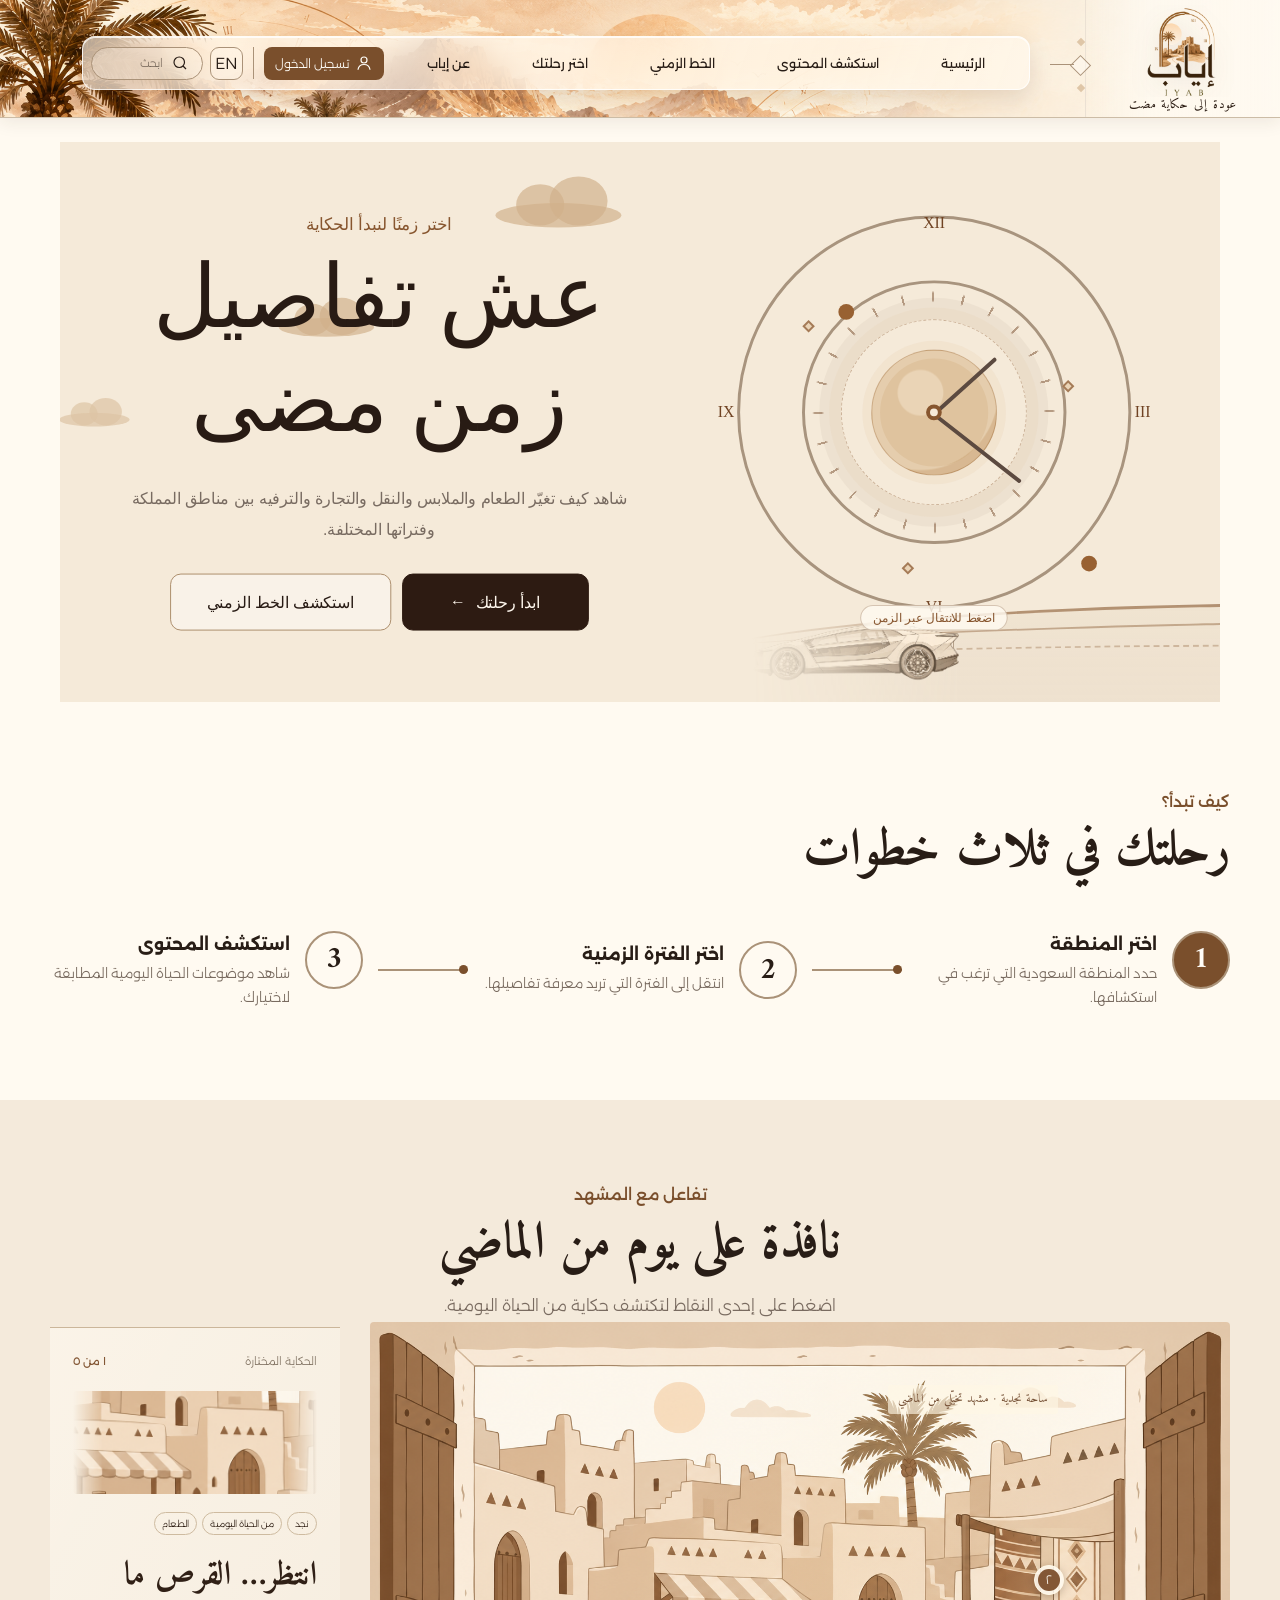
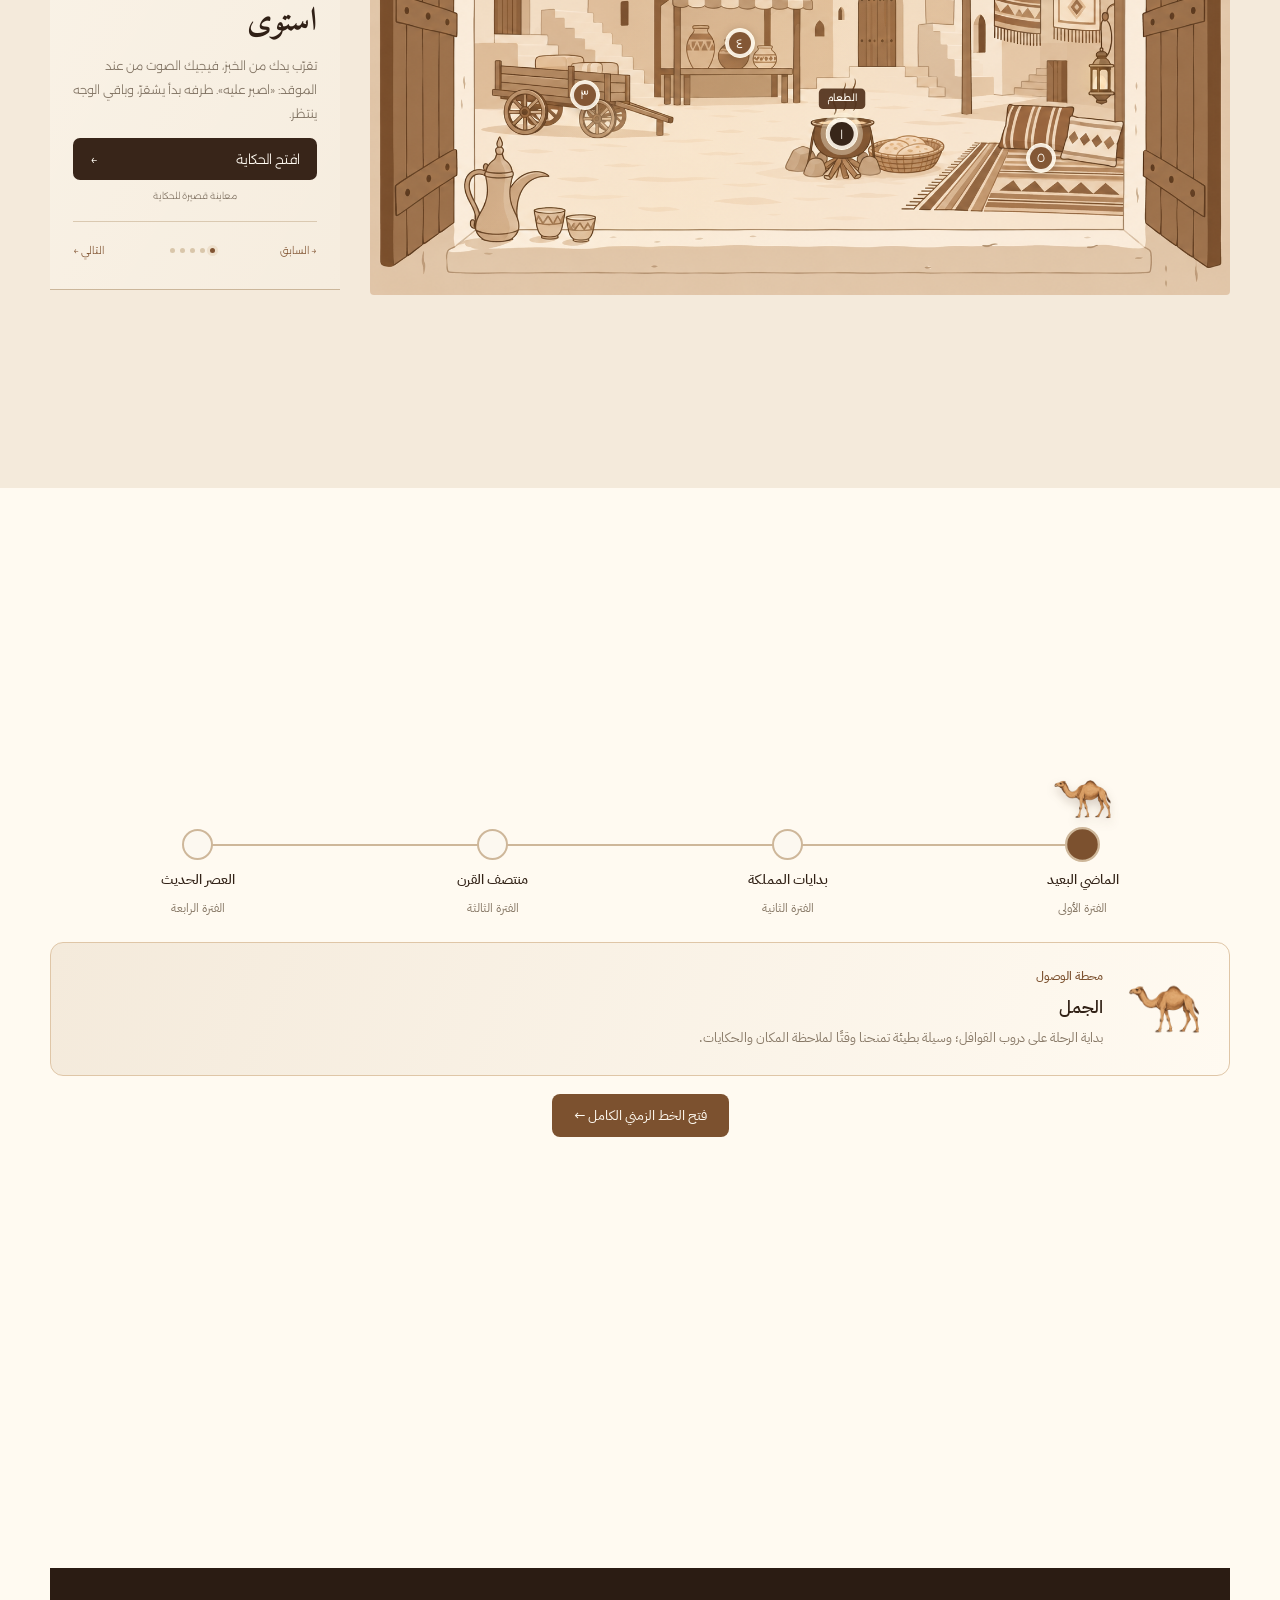
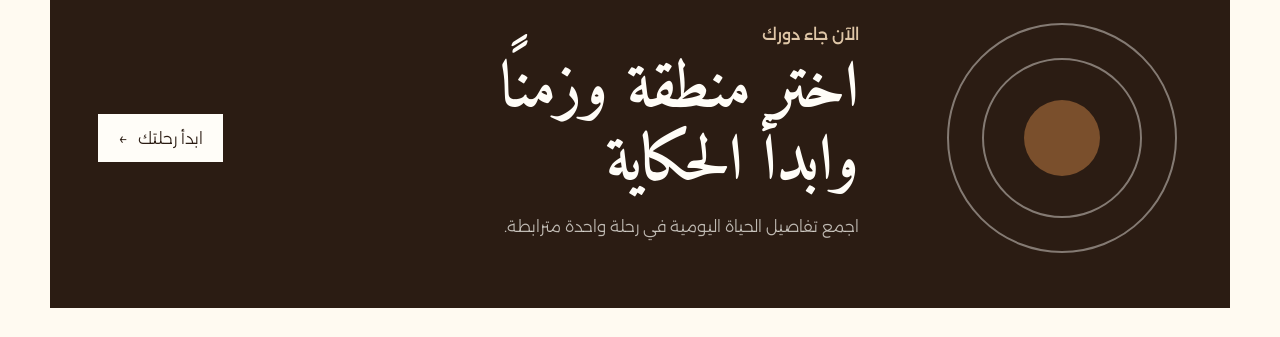
==== commit c144c556: "Add files via upload" ====
--- a/index.html
+++ b/index.html
@@ -1,121 +1,244 @@
 <!doctype html>
 <html lang="ar" dir="rtl">
-<head>
-<meta charset="utf-8">
-<meta name="viewport" content="width=device-width, initial-scale=1">
-<title>الخط الزمني | إياب</title>
-<style>body{margin:0;background:#fcf8f0}</style>
-<style>#iyab-map{border:0}#iyab-map .original-header,#iyab-map>.footer{display:none}#iyab-map main{padding-top:12px}html,body{margin:0;min-height:0}</style></head>
-<body>
-<link rel="stylesheet" href="https://fonts.googleapis.com/css2?family=Amiri:wght@400&family=IBM+Plex+Sans+Arabic:wght@400;500;700&display=swap">
-<link rel="stylesheet" href="styles.css">
-<link rel="stylesheet" href="leisure.css">
-<link rel="stylesheet" href="food.css?v=food-1">
-<link rel="stylesheet" href="category-images.css">
-<link rel="stylesheet" href="clothing-hq.css">
-<link rel="stylesheet" href="modern-trade.css">
-<link rel="stylesheet" href="modern-commerce.css?v=modern-commerce-1">
-<link rel="stylesheet" href="central-trade.css?v=central-trade-1">
-<link rel="stylesheet" href="../journey.css?v=journey-1">
-<div id="iyab-map">
-<p id="journey-resume-notice" role="status" style="padding:0 20px;color:#805333" hidden></p>
-<div class="original-header" role="img" aria-label="هيدر إياب الأصلي"></div>
-<main>
-<section id="iyab-selection">
-<div class="intro"><div><span class="eyebrow">الخط الزمني</span><h1>اختر مكانًا… وعد إلى زمن</h1><p>حدّد المنطقة على الخريطة، ثم اختر الحقبة من الخط الزمني.</p></div><span class="selection" id="iyab-region-status" aria-live="polite">اختر منطقتك</span></div>
-<div class="map-wrap" id="iyab-map-wrap">
-<svg class="kingdom" viewBox="0 0 900 600" role="img" aria-label="خريطة السعودية: الوسطى والغربية والشرقية والجنوبية والشمالية">
-<defs><linearGradient id="iyab-glass-subtle" x1="0" y1="0" x2="1" y2="1"><stop offset="0" stop-color="#fffefa" stop-opacity=".8"/><stop offset=".52" stop-color="#faf6ef" stop-opacity=".45"/><stop offset="1" stop-color="#ece2d2" stop-opacity=".55"/></linearGradient><linearGradient id="iyab-glass" x1="0" y1="0" x2=".9" y2="1"><stop offset="0" stop-color="#fffefa" stop-opacity=".98"/><stop offset=".45" stop-color="#f5e9d7" stop-opacity=".8"/><stop offset="1" stop-color="#d2b28a" stop-opacity=".92"/></linearGradient><linearGradient id="iyab-glass-active" x1="0" y1="0" x2="1" y2="1"><stop offset="0" stop-color="#fffcf5"/><stop offset=".45" stop-color="#ead0ad" stop-opacity=".8"/><stop offset="1" stop-color="#b98a57" stop-opacity=".8"/></linearGradient><filter id="iyab-lift" x="-20%" y="-20%" width="150%" height="160%"><feDropShadow dx="1" dy="7" stdDeviation="5" flood-color="#765331" flood-opacity=".17"/></filter></defs>
-<g class="piece" data-piece="0"><defs><path id="iyab-shape-0" d="M413.78,170.97L414.18,172.08L414.1,173.25L413.64,175.15L413.26,175.93L413.25,176.51L413.64,176.8L414.07,176.92L414.52,176.91L414.83,177.2L414.77,177.67L414.93,178.32L415.25,178.55L415.78,178.58L416.45,178.09L416.72,177.82L416.94,177.44L417.33,177.08L418.15,176.43L418.66,176.1L420.58,175.96L421.21,176L423.23,176.64L424.97,177.62L425.28,178.1L425.79,178.42L426.07,178.79L426.39,179.07L428.31,180.14L429.43,181.17L430.08,181.6L431.09,182.11L431.9,182.77L432.36,183.4L432.74,183.62L433.11,184.13L433.33,184.33L434.79,187.02L436.62,189.07L436.99,189.89L437.21,190.18L437.34,190.48L437.81,191L438.7,191.72L438.85,191.72L439.07,191.63L439.73,191.18L440.59,190.47L441,190.34L441.67,190L441.98,189.96L442.8,190L444.18,189.77L444.92,189.23L445.28,188.88L445.52,188.41L446.38,187.24L446.82,186.49L447.5,186.89L448.61,187.69L448.89,188.07L449.23,188.74L449.34,191.14L451.53,194.81L452.11,195.61L452.5,196.36L452.78,197.14L453.03,198.76L453.4,200.3L453.76,201.01L454.52,201.7L455.22,202.22L457.24,203.46L459.55,204.74L460.31,205.1L463.29,206.92L464.02,207.27L465.51,207.76L466.32,207.83L468.56,207.89L469.25,208.24L469.88,208.91L471.05,210.52L472.41,212.11L474.09,213.7L474.82,214.31L476.11,215.21L476.8,215.56L478.24,215.79L479.74,215.86L481.14,215.79L483.38,215.88L484.06,215.98L486.12,216.63L487.46,217.36L488.75,218.23L490.85,219.76L492.98,221.46L495.11,222.99L495.82,223.45L497.39,224.08L498.75,224.17L499.54,224.12L503.56,223.19L504.28,223.2L504.97,223.4L505.65,223.92L506.94,225.27L507.63,225.9L508.3,226.41L510.19,228.38L510.85,228.97L511.24,229.69L511.55,230.44L512.19,231.28L512.88,231.54L514.34,231.87L515.04,232.11L519.47,233.91L520.28,234.18L522.46,235.18L523.1,235.56L523.8,236.09L524.31,236.83L524.56,237.53L524.8,238.43L525.05,240.75L525.19,242.98L525.23,250.56L525.55,255.19L525.51,256.03L525.57,257.68L525.42,259.12L525.4,261.57L525.45,262.93L525.54,263.72L525.21,267.29L524.97,277.53L525.28,284.32L525.59,286.6L525.9,287.71L526.48,288.75L526.92,289.36L529,291.01L531.07,292.18L534.94,294.75L537.61,296.79L541.97,301.32L545.98,305.18L547.51,307.07L549.13,309.93L550.21,312.36L550.8,314.71L551.45,318.69L551.43,325.79L550.77,331.31L549.52,338.67L543.58,387.68L541.81,402.8L539.94,416.67L538.52,426.75L537.14,437.72L535.49,450.6L533.7,465.92L529.36,467.17L524.41,468.34L517.96,469.18L509.48,470.53L498.85,471.46L488.58,472.41L480.86,473.21L472.41,473.82L464.56,474.55L459.08,475.12L455.83,475.16L453.01,475.07L447.76,474.52L444.81,473.86L441.63,472.5L440.05,471.66L437.57,469.9L435.3,468.37L432.29,466.54L431.65,466.09L430.95,465.51L429.09,463.8L426.41,461.57L424.57,459.86L423.27,458.47L419.95,455.45L418.8,453.98L418.33,453.23L416.82,450.36L416.38,449.61L415.76,448.85L414.53,447.62L413.88,446.9L413.59,446.14L413.68,445.43L414.07,443.33L414.24,442.7L414.32,442.03L414.79,439.84L415.03,439.03L415.69,437.71L417.21,435.51L417.57,434.88L417.84,434.25L418.04,433.61L418.09,432.91L418.07,432.25L417.91,431.54L417.57,430.68L416.95,429.95L415.72,428.93L415,428.23L413.66,426.64L411.52,422.95L410.86,422.13L410.26,421.46L408.91,420.37L407.02,418.56L406.38,418.01L405.61,417.53L404.8,416.23L404.29,415.51L403.89,414.7L401.66,411.06L400.59,409.56L399.66,408.12L397.31,405.23L396.92,404.54L396.78,403.88L396.82,402.48L397.13,401.13L398.16,397.56L398.39,396.1L398.31,394.01L398.19,392.69L398.05,391.93L397.91,390.45L397.89,389.73L398.16,389.09L398.6,388.46L399.18,387.86L399.66,387.24L400.02,386.6L400.35,385.91L400.55,385.23L400.64,384.45L400.65,383.73L400.17,380.76L400.11,380.06L399.94,379.3L399.46,375.45L399.08,373.19L399,372.44L399,371.09L399.09,370.31L399.36,368.88L399.88,366.78L399.93,366.03L399.6,365.35L398.84,364.95L396.67,364.64L395.06,364.21L394.37,364.1L393.72,364.06L392.29,364.37L391.55,364.63L389.29,365.3L388.57,365.41L387.82,365.32L385.19,364.24L384.51,363.5L384.12,362.81L384.04,362.12L384.09,361.43L384.31,360.06L384.34,358.68L384.23,357.95L384.31,357.23L385.1,355.2L385.08,354.54L384.7,353.76L384.07,353.22L383.4,352.82L382.7,352.55L381.24,352.15L380.59,352.04L378.39,351.93L374.95,351.58L373.54,351.48L372.09,351.49L371.32,351.57L369.15,351.64L367.73,351.46L367.06,351.24L365.65,350.54L364.99,349.97L364.47,349.25L364.1,348.5L362.22,344.25L361.63,342.69L361.23,341.88L360.3,339.64L359.94,338.2L359.6,335.96L359.47,334.47L358.95,333.05L357.82,330.9L357.55,330.15L357.37,329.47L356.82,326.5L356.52,325.69L356,324.95L355.33,324.41L353.36,323.3L352.73,322.66L352.49,321.95L352.41,321.22L352.4,319.79L352.59,317.58L352.8,316.45L352.87,316.19L352.79,314.71L352.65,313.39L352.8,310.76L352.73,309.49L352.77,308.18L353.31,305.41L353.54,304.72L354.05,303.71L353.9,302.99L353.21,301.39L353.19,300.4L353.55,299.69L354.99,298.08L355.51,297.29L355.89,296.51L356.07,295.98L356.34,294.75L356.31,294.21L357.3,290.32L357.35,288.57L357.32,287.89L357.6,285.87L357.54,285.33L357.09,284.89L356.52,284.78L355.97,284.48L354.81,283.49L354.11,283.19L353.28,282.2L353.05,281.45L352.76,280.81L352.33,280.44L350.62,278.72L349.41,277.7L348.81,277.41L347.51,276L346.93,275.63L346.37,275.13L345.88,274.86L344.84,274.54L344.43,274.36L343.86,273.95L343.14,272.77L342.78,271.64L342.1,270.74L341.67,270.35L340.52,269.51L339.2,268.73L338.4,268.48L337.84,268.47L337.31,268.37L336.58,268.33L336.01,268.11L335.46,267.73L335.13,267.28L334.89,266.65L334.57,264.89L334.2,264.33L333.67,264.02L331.94,263.41L331.02,263.47L330.27,263.39L329.53,263.53L329.27,263.52L330.55,262.2L331.03,261.42L331.79,260.91L332.51,260.65L332.89,260.25L333.6,259.08L334.17,258.25L334.58,257.27L334.81,256.52L335.19,255.7L335.57,255.05L336.21,254.62L336.72,254.56L337.38,254.84L338.05,254.93L338.64,254.78L341.19,255L342.08,255.17L342.54,255.16L343.12,254.98L343.57,254.4L343.91,253.83L344.09,253.07L344.35,252.44L344.67,251.91L345.15,251.41L346.97,250L347.52,249.49L347.55,249.06L347.06,248.22L347.2,247.36L347.76,246.52L348.1,246.29L348.82,246.52L349.4,247L350.02,247.35L350.46,247.33L350.81,246.99L350.72,246.39L350.49,245.97L350.43,245.39L351.05,244.64L351.42,244.29L351.42,243.61L351.23,243.03L351.18,242.58L351.6,242.04L352.12,241.67L352.71,241.41L353.42,241.17L353.83,241.24L354.22,240.94L354.54,240.46L354.79,239.87L355.13,239.41L355.45,239.08L356.01,239.05L356.57,239.25L357.63,240.01L358.27,239.96L359.18,238.78L359.44,238.04L359.56,237.04L359.47,236.45L359.29,235.96L358.47,234.53L358.33,233.32L358.65,232.9L359.04,232.57L359.6,232.21L360.15,231.75L360.75,231.09L361.05,230.67L361.54,229.54L361.97,228.98L362.56,228.74L363.19,228.62L363.84,228.72L364.31,229.12L364.47,229.41L364.07,229.85L363.97,230.14L364.22,230.53L364.53,230.62L365.05,230.19L365.33,229.47L365.74,228.77L365.87,228.2L365.82,227.88L365.68,227.6L365.96,227.33L366.42,227.19L366.96,227.46L367.6,227.65L368.36,227.24L370.31,225.59L370.71,225.11L371.25,224.58L371.82,224.5L372.26,224.25L372.65,223.9L374.12,221.37L374.59,220.81L375.64,219.19L375.76,218.44L375.65,217.89L375.44,217.32L375.45,216.77L375.56,216.52L375.97,216.61L376.19,216.8L376.5,216.85L376.77,216.66L377,216.35L377.35,216.32L377.67,216.39L378.85,215.73L379.25,215.46L379.57,214.94L379.86,214.57L380.27,214.61L380.83,215L381.18,214.87L381.64,213.95L382.01,213.5L382.33,213.23L382.72,213.11L383.09,213.1L383.65,213.28L384.45,214.6L384.73,214.69L385,214.59L385.32,214.31L385.68,213.64L386.02,213.5L386.36,213.55L388.3,211.68L389.09,210.75L389.34,210.3L390.15,209.13L390.28,208.64L390.29,208.11L390.36,207.61L390.62,207.11L390.97,206.87L391.26,206.48L391.43,206.08L391.51,205.66L391.47,205.23L391.04,204.54L391.2,204.17L391.39,204.01L391.38,203.6L391.2,203.16L391.36,202.88L391.86,202.61L394.02,201.71L395.26,201.45L395.39,201.07L395.33,200.74L395.13,200.21L394.65,199.95L394.12,199.86L393.8,199.89L393.3,199.73L393.12,199.56L392.98,199.28L392.9,198.87L392.93,198.22L393.04,197.5L393.44,196.05L393.64,195.66L394.03,195.44L394.43,195.32L396.3,195.24L396.67,195.06L396.78,194.54L396.64,194.09L396.78,193.55L397.23,192.99L397.69,192.77L398.42,192.87L399.26,193.56L399.56,193.63L399.87,193.45L400.27,192.64L400.63,192.53L401.21,192.58L402.38,192.54L403.28,192.42L404.12,192.2L404.92,192.07L406.45,192.09L407.13,192.01L407.38,191.29L407.31,190.32L407.27,187.82L407.02,187.17L406.8,185.25L406.74,184.18L406.94,182.43L406.92,181.62L407.09,180.25L407.41,178.93L407.54,178.09L407.54,177.38L407.63,176.8L407.91,176.41L408.37,176.05L409.29,174.95L412.49,171.97Z"/></defs><use class="side" transform="translate(0,10)" href="#iyab-shape-0"/><use class="side-mid" transform="translate(0,6)" href="#iyab-shape-0"/><use class="land cursor-interaction" data-map-region="0" href="#iyab-shape-0"><title>المنطقة الوسطى</title></use><use class="edge-light" href="#iyab-shape-0"/></g>
-<g class="piece" data-piece="1"><defs><path id="iyab-shape-1" d="M261.83,372.21L261.87,371.89L261.93,371.85L262,372.03L261.97,372.11L262.04,372.13L262.05,372.03L262.11,372.11L262.07,372.64L261.95,372.64L262,372.68L262.07,372.65L262.05,372.68L262,372.69L261.95,372.64L261.97,372.68L261.94,372.69L261.93,372.58L261.86,372.5ZM256.5,352.45L256.51,352.33L256.56,352.35L256.51,352.28L256.62,352.29L256.65,352.38L256.58,352.36L256.56,352.46L256.59,352.46L256.61,352.56L256.7,352.6L256.68,352.67L257.03,352.73L257.03,352.78L257.11,352.81L257.08,352.87L257.13,352.88L257.19,353.05L257.05,353.1L256.75,352.97L256.63,352.85L256.64,352.69L256.54,352.57L256.58,352.5L256.53,352.5L256.53,352.55ZM254.05,350.45L254.16,350.39L254.21,350.47L254.31,350.51L254.4,350.7L254.66,350.92L254.48,350.94L254.4,350.82L254.19,350.74ZM251.9,343.21L252.06,342.85L252.13,342.79L252.28,342.85L252.3,342.99L252.27,343.02L252.36,343.09L252.43,343.23L252.38,343.43L252.44,343.59L252.33,343.65L252.37,343.87L252.3,343.93L252.26,343.92L252.24,343.82L252.19,343.84L252.19,343.66L252.14,343.72L252.11,343.59L251.98,343.54L251.92,343.45L251.95,343.26ZM318.3,474.03L318.33,473.95L318.38,473.95L318.49,474.14L318.57,474.12L318.6,474.05L318.61,474.1L318.48,474.29L318.55,474.38L318.65,474.41L318.55,474.47L318.6,474.53L318.53,474.59L318.34,474.52ZM313.33,460.96L313.37,460.83L313.49,460.76L313.54,460.66L313.87,460.72L314.22,460.93L314.04,460.98L313.98,460.88L313.7,460.89L313.54,460.7L313.49,460.82L313.4,460.83L313.39,460.92ZM296.66,444.72L296.96,444.62L297.04,444.71L297.02,444.64L297.08,444.64L297.12,444.8L297.17,444.79L297.18,444.75L297.13,444.75L297.2,444.67L297.2,444.71L297.29,444.69L297.2,444.75L297.22,444.81L297.37,444.78L297.57,444.85L297.53,444.96L297.41,444.97L296.82,444.83ZM290.27,441.6L290.49,441.61L290.59,441.82L290.99,442.04L291.46,442.13L291.65,442.21L291.87,442.17L292.03,442.23L292,442.27L292.35,442.27L292.69,442.36L292.98,442.51L293.22,442.55L294,443.01L294.18,443.05L294.3,443.2L294.36,443.2L294.35,443.26L295.1,443.72L295.14,443.71L295.69,444.11L296.15,444.28L296.21,444.36L296.33,444.34L296.36,444.47L296.45,444.48L296.59,444.67L296.45,444.7L296.03,444.53L295.52,444.25L295.38,444.11L294.82,443.88L294.49,443.61L294.12,443.5L293.47,442.94L293.19,442.77L292.9,442.67L292.8,442.55L292.62,442.46L292.26,442.41L291.44,442.47L291.26,442.42L290.75,442.13L290.39,441.81ZM274.77,215.27L274.57,216.12L274.48,216.92L274.52,217.82L274.58,218.18L274.72,218.54L274.9,218.83L275.14,218.99L275.54,219.11L276.36,219.21L277.92,219.29L279.2,219.45L279.45,219.53L279.7,219.76L279.77,220.22L279.73,221L279.8,221.71L279.98,222.01L280.28,222.3L281.66,223.22L282,223.57L282.31,223.8L282.9,224.43L283.27,225.01L283.53,226.32L283.84,227.02L284.09,227.34L284.44,227.61L284.7,227.93L285,228.47L285.19,228.95L286.44,230.68L286.83,231.46L286.76,231.77L287.01,232.52L287.01,232.82L286.72,235.1L286.72,235.41L286.89,236.13L287.25,236.84L287.66,237.4L287.83,237.75L288.72,239.1L289.12,239.83L289.21,240.15L289.16,240.88L288.95,242.43L289.01,242.93L288.88,245.09L288.94,245.43L288.92,246.28L289.08,247.14L289.11,247.65L289.22,247.95L289.24,248.36L289.16,248.82L289.19,249.42L289,250.21L288.94,250.74L288.88,252.2L289.04,252.9L289.23,253.39L289.69,254.15L289.74,254.55L289.66,254.88L289.5,256.68L289.16,258.11L289.15,260.4L289.23,261.54L289.09,261.93L289.26,263.56L289.54,264.73L289.71,265.23L290.44,266.17L290.85,266.86L291.59,267.32L292.02,267.45L292.76,267.5L293.63,268.13L293.87,268.26L295.14,268.52L296.07,268.84L297.81,268.89L298.37,269.03L299.25,269.39L299.68,269.47L300.12,269.45L301.35,269.21L302.4,269.31L302.8,269.52L303.93,269.92L304.34,270.06L304.67,270.09L304.89,269.91L304.91,269.58L304.79,269.12L304.61,267.64L304.75,266.9L305.15,266.04L306,265.21L306.34,265L306.69,264.9L307.56,264.93L308.06,265.63L308.44,265.86L309.02,266.1L310.43,265.81L312.34,265.8L312.83,265.7L313.37,265.39L313.93,264.65L314.1,264.29L314.36,263.89L314.45,263.55L314.72,263.14L315.09,262.41L315.85,261.25L316.18,260.88L316.51,260.65L317.56,260.17L318.12,259.98L318.85,259.92L319.4,260.03L320.2,260.4L321.29,260.68L322.89,260.35L323.81,260.45L324.75,261.07L325.52,262.01L325.92,262.38L326.57,262.91L327.29,263.18L327.93,263.36L329.27,263.52L329.53,263.53L330.27,263.39L331.02,263.47L331.94,263.41L333.67,264.02L334.2,264.33L334.57,264.89L334.89,266.65L335.13,267.28L335.46,267.73L336.01,268.11L336.58,268.33L337.31,268.37L337.84,268.47L338.4,268.48L339.2,268.73L340.52,269.51L341.67,270.35L342.1,270.74L342.78,271.64L343.14,272.77L343.86,273.95L344.43,274.36L344.84,274.54L345.88,274.86L346.37,275.13L346.93,275.63L347.51,276L348.81,277.41L349.41,277.7L350.62,278.72L352.33,280.44L352.76,280.81L353.05,281.45L353.28,282.2L354.11,283.19L354.81,283.49L355.97,284.48L356.52,284.78L357.09,284.89L357.54,285.33L357.6,285.87L357.32,287.89L357.35,288.57L357.3,290.32L356.31,294.21L356.34,294.75L356.07,295.98L355.89,296.51L355.51,297.29L354.99,298.08L353.55,299.69L353.19,300.4L353.21,301.39L353.9,302.99L354.05,303.71L353.54,304.72L353.31,305.41L352.77,308.18L352.73,309.49L352.8,310.76L352.65,313.39L352.79,314.71L352.87,316.19L352.8,316.45L352.59,317.58L352.4,319.79L352.41,321.22L352.49,321.95L352.73,322.66L353.36,323.3L355.33,324.41L356,324.95L356.52,325.69L356.82,326.5L357.37,329.47L357.55,330.15L357.82,330.9L358.95,333.05L359.47,334.47L359.6,335.96L359.94,338.2L360.3,339.64L361.23,341.88L361.63,342.69L362.22,344.25L364.1,348.5L364.47,349.25L364.99,349.97L365.65,350.54L367.06,351.24L367.73,351.46L369.15,351.64L371.32,351.57L372.09,351.49L373.54,351.48L374.95,351.58L378.39,351.93L380.59,352.04L381.24,352.15L382.7,352.55L383.4,352.82L384.07,353.22L384.7,353.76L385.08,354.54L385.1,355.2L384.31,357.23L384.23,357.95L384.34,358.68L384.31,360.06L384.09,361.43L384.04,362.12L384.12,362.81L384.51,363.5L385.19,364.24L387.82,365.32L388.57,365.41L389.29,365.3L391.55,364.63L392.29,364.37L393.72,364.06L394.37,364.1L395.06,364.21L396.67,364.64L398.84,364.95L399.6,365.35L399.93,366.03L399.88,366.78L399.36,368.88L399.09,370.31L399,371.09L399,372.44L399.08,373.19L399.46,375.45L399.94,379.3L400.11,380.06L400.17,380.76L400.65,383.73L400.64,384.45L400.55,385.23L400.35,385.91L400.02,386.6L399.66,387.24L399.18,387.86L398.6,388.46L398.16,389.09L397.89,389.73L397.91,390.45L398.05,391.93L398.19,392.69L398.31,394.01L398.39,396.1L398.16,397.56L397.13,401.13L396.82,402.48L396.78,403.88L396.92,404.54L397.31,405.23L399.66,408.12L400.59,409.56L401.66,411.06L403.89,414.7L404.29,415.51L404.8,416.23L405.61,417.53L403.45,418.21L402.69,418.5L401.94,418.87L401.21,419.29L399.74,420.31L398.19,421.62L397.51,422.01L396.74,422.33L396.02,422.37L395.31,422.26L394.69,422.03L394,421.71L392.63,421.24L391.98,421.13L390.58,421.22L389.93,421.36L389.16,421.65L387.74,422.49L387.05,422.75L386.38,422.86L384.34,422.76L383.69,422.81L382.9,423.01L382.13,423.39L381.41,423.98L380.78,424.63L379.74,425.89L379.02,426.49L378.31,426.88L376.95,427.31L376.03,427.69L374.59,428.43L373.17,429.3L372.39,429.91L370.95,431.17L367.27,434.62L365.46,436.51L363.95,437.78L363.21,438.29L362.54,438.59L361.85,438.82L361.2,438.87L360.5,438.8L359.76,438.6L359.14,438.22L358.49,437.66L357.97,436.98L357.57,436.22L356.44,433.83L355.55,431.7L354.8,430.24L354.38,429.51L354.24,429.34L353.69,428.59L352.43,427.57L351.76,427.3L351.08,427.36L350.41,427.57L348.88,428.38L347.46,429.37L346.14,429.89L345.38,429.91L343.08,429.65L342.34,429.7L340.87,430.14L338.83,431.2L338.13,431.32L337.47,431.1L336.84,430.66L336.39,429.98L336.02,429.28L335.78,428.62L335.64,427.93L335.22,426.52L334.76,425.81L334.11,425.19L333.46,424.81L332.81,424.63L332.17,424.59L331.45,424.7L330.75,424.92L330.07,425.5L329.51,426.21L329.2,426.84L328.94,427.51L328.88,428.16L329.08,429.62L329.22,430.34L329.89,432.32L329.91,433.07L329.87,433.83L329.77,434.48L329.39,435.25L328.08,437.32L327.32,438.73L326.86,440L326.47,441.37L326.08,441.99L325.38,442.33L324.63,442.5L322.52,442.88L320.48,443.09L319.75,443.33L319.03,443.69L317.78,444.95L317.26,445.57L315.93,446.83L315.37,447.45L315.31,448.09L315.53,448.75L316.15,449.39L316.81,449.64L318.81,450.09L319.48,450.39L320.06,451.07L320.36,451.8L320.54,452.51L320.54,453.21L320.43,454.65L320.08,456.64L320.1,457.34L320.28,458.09L320.85,459.53L320.91,460.21L320.68,462.26L320.64,463.63L320.66,464.28L321.12,465.06L321.85,465.69L322.56,466L323.89,466.68L324.51,467.05L325.21,467.64L325.79,468.38L326.57,469.76L327.09,470.44L327.79,471.05L328.54,471.4L329.5,471.54L330.19,471.52L330.89,471.4L332.2,470.96L332.91,470.42L333.25,469.73L333.44,469.09L333.74,467.05L334.13,465.45L335.03,462.92L335.25,462.17L336.17,460.07L336.96,458.73L337.44,458.09L338.15,457.63L338.83,457.55L341.71,457.65L342.36,457.62L343.04,457.51L343.73,457.18L343.76,457.05L345.13,456.37L345.85,456.32L346.52,456.36L347.22,456.49L347.84,456.77L348.48,457.48L348.9,458.22L349.1,458.97L349.09,459.61L348.7,461.67L348.31,463.03L347.94,464.61L347.84,465.27L347.9,465.95L348.04,466.64L348.43,467.33L349.45,468.71L349.81,469.38L349.9,470.03L349.85,470.91L349.27,472.19L348.87,473.55L348.74,474.24L348.48,474.9L348.04,475.55L347.37,476L346.66,476.23L345.34,476.29L344.68,476.14L342.34,475.83L341.01,475.94L340.3,476.18L338.91,477.02L338.19,477.65L336.76,478.76L336.09,478.81L335.47,478.35L334.92,477.68L334.28,477.1L334.1,477.76L334.02,478.46L334.13,479.96L334.12,480.61L333.96,481.91L333.83,484.77L333.84,486.26L334.02,487.62L334.4,488.99L334.72,489.69L335.33,490.34L335.95,490.65L336.64,490.78L339.34,490.63L340.04,490.64L341.41,490.75L342.76,490.98L344.04,491.47L344.68,492.08L345.41,494.27L345.93,496.33L346.16,497.04L347.28,499.82L347.39,500.46L347.39,501.16L347.14,502.28L346.95,502.9L346.81,503.56L346.37,504.96L346.02,506.34L345.83,506.96L345.55,507.62L345.12,508.23L344.54,508.84L342.55,509.76L341.89,510.12L341.37,510.72L340.21,513.57L340.09,513.35L340.16,513.28L340.12,513.25L340.17,513.16L340.11,513.11L340.08,512.93L340.07,512.42L340.03,512.28L339.89,512.34L339.92,512.11L340.12,512.09L339.97,512.07L339.9,511.88L339.94,511.78L339.91,511.68L339.86,511.72L339.68,511.51L339.77,511.26L339.56,511.24L339.51,511.16L339.42,511.17L339.44,511.13L339.3,511.23L339.14,511.14L338.98,511.11L339.08,510.97L339.17,511.05L339.32,511.06L339.42,511.05L339.51,510.99L339.37,510.79L339.25,510.76L339.21,510.7L339.26,510.6L339.12,510.43L339.15,510.33L339.07,510.29L339.04,510.35L338.99,510.13L338.87,510.23L338.81,510.18L338.6,509.86L338.51,509.85L338.43,509.93L338.41,510.04L338.3,510.05L338.29,509.72L338.51,509.67L338.64,509.35L338.64,509.31L338.58,509.31L338.39,509.18L338.4,508.97L338.44,508.97L338.34,508.83L338.39,508.83L338.06,508.72L338.08,508.58L338.01,508.33L337.88,508.35L337.92,508.52L337.83,508.45L337.77,508.47L337.71,508.37L337.63,508.33L337.56,508.42L337.58,508.68L337.54,508.94L337.58,508.97L337.59,508.93L337.59,508.98L337.55,509.04L337.41,509.08L337.54,509.09L337.56,509.04L337.58,509.08L337.66,508.96L337.62,509.11L337.44,509.18L337.58,509.2L337.48,509.24L337.24,508.98L337.2,508.76L337.26,508.52L337.53,508.39L337.59,508.17L337.73,508.06L337.82,507.91L337.94,507.94L337.85,508.01L337.83,508.09L337.93,508.1L337.95,507.95L338.01,507.92L338.01,507.69L337.92,507.48L337.94,507.64L337.91,507.68L337.83,507.66L337.83,507.57L337.78,507.67L337.82,507.76L337.68,507.67L337.64,507.71L337.72,507.81L337.79,507.77L337.72,507.85L337.52,507.83L337.47,507.75L337.78,507.44L337.79,507.31L337.7,507.32L337.73,507.29L337.58,507.27L337.52,507.38L337.45,507.4L337.44,507.22L337.18,507.17L337.2,507.09L337.26,507.13L337.32,507.06L337.28,506.98L337.22,506.98L337.22,506.91L337.1,507.08L336.83,507.12L336.92,507.19L336.76,507.14L336.67,506.98L336.62,506.69L336.66,506.55L336.73,506.48L336.73,506.53L336.82,506.53L336.94,506.45L336.94,506.38L336.8,506.38L336.87,506.26L336.86,506.17L336.78,506.1L336.67,506.1L336.58,505.97L336.52,505.74L336.32,505.67L336.23,505.59L336.12,505.26L336.12,505.12L336.01,504.89L336.01,504.59L335.91,504.37L335.89,504.1L335.7,503.63L335.7,503.29L335.85,503.19L335.99,503.23L336.11,503.12L336.03,502.92L335.97,502.9L336.06,502.75L335.97,502.49L335.77,502.34L335.71,502.59L335.65,502.54L335.69,502.14L335.8,502.11L335.73,502.08L335.76,502L335.71,502L335.71,501.95L335.99,502L336.08,501.95L335.9,501.98L335.71,501.9L335.49,501.61L335.59,501.66L335.65,501.64L335.59,501.5L335.49,501.44L335.41,501.46L335.45,501.39L335.35,501.36L335.53,501.08L335.59,500.76L335.37,500.78L335.33,500.63L335.26,500.58L334.99,500.61L334.99,500.69L334.93,500.66L334.89,500.71L334.95,500.69L335.04,500.9L334.94,500.96L334.93,501.05L334.88,501.05L334.82,500.8L334.84,500.57L335.09,500.27L335.15,500.27L335.13,500.2L334.95,500.1L335.02,499.95L334.96,499.69L334.82,499.47L334.65,499.32L333.86,498.92L333.56,498.59L333.33,498.24L333.25,497.77L333.08,497.53L332.97,497.45L332.46,497.46L332.39,497.42L332.47,497.39L332.39,497.36L332.39,497.26L332.33,497.28L332.32,497.23L332.3,497.31L332.25,497.31L332.25,497.25L332.17,497.36L332.11,497.32L332.05,497.35L332.07,497.39L332.23,497.36L332.13,497.42L331.44,497.43L331.31,497.42L331.49,497.39L331.34,497.36L331.35,497.32L331.22,497.35L331.27,497.27L331.21,497.36L331.14,497.34L331.06,497.39L331.04,497.2L331.05,497.28L330.99,497.31L331.02,497.38L331.18,497.42L331.02,497.41L330.86,497.2L330.89,497.16L330.71,497.16L330.57,497.1L330.68,497.02L330.71,496.97L330.62,497.01L330.7,496.93L330.55,496.97L330.51,496.87L330.43,496.91L330.44,496.84L330.37,496.83L330.39,496.79L330.27,496.86L330.14,496.69L330.18,496.71L330.24,496.64L330.32,496.64L330.26,496.62L330.13,496.67L330.05,496.57L329.88,496.46L329.91,496.46L329.85,496.22L329.77,496.14L329.78,496.08L329.83,496.08L329.73,495.78L329.77,495.8L329.79,495.73L329.89,495.73L329.79,495.64L329.96,495.65L329.75,495.58L329.68,495.51L329.56,495.56L329.44,495.5L329.44,495.43L329.53,495.49L329.51,495.32L329.6,495.18L329.52,495L329.52,494.82L329.44,494.76L329.31,494.4L329.02,494L328.52,493.55L328.37,493.3L328.28,493.02L328.29,492.83L328.5,492.29L328.56,492.26L328.5,492.31L328.52,492.41L328.75,491.85L328.64,491.57L328.78,491.19L328.89,491.1L328.87,490.85L329.02,490.69L329.08,490.35L329.15,490.33L329.2,490.1L329.25,490.07L329.22,489.93L329.27,489.41L329.23,489.22L329.29,489.12L329.17,488.99L329.18,488.92L329.28,488.86L329.31,488.96L329.38,488.97L329.46,488.68L329.43,488.56L329.37,488.57L329.29,488.47L329.31,488.4L329.16,488.32L329.12,488.33L329.16,488.48L328.94,488.55L328.91,488.48L328.86,488.52L328.57,488.34L328.32,488.34L328.2,488.29L328.19,488.24L328.16,488.31L328.04,488.31L328.06,488.25L328,488.28L328,488.23L327.92,488.24L327.94,488.2L327.77,488.24L327.71,488.18L327.72,488.12L327.61,488.1L327.43,487.89L327.26,487.81L327.25,487.71L327.16,487.71L327.09,487.65L327.1,487.61L326.86,487.48L326.8,487.02L326.69,486.61L326.77,486.59L326.64,486.54L326.67,486.49L326.62,486.46L326.67,486.42L326.62,486.42L326.54,486.19L326.51,485.92L326.55,485.88L326.49,485.88L326.47,485.8L326.51,485.79L326.45,485.64L326.48,485.62L326.38,485.63L326.34,485.46L326.38,485.45L326.2,485.29L326.2,485.23L325.92,485.12L325.89,485.06L325.96,484.74L326.11,484.67L326.08,484.61L326.14,484.64L326.12,484.55L326.28,484.54L326.34,484.47L326.21,484.08L326.24,484.09L326.24,484.03L326.29,484.04L326.3,483.96L326.36,483.98L326.3,483.91L326.41,483.85L326.45,483.78L326.59,483.74L326.55,483.65L326.58,483.63L326.55,483.55L326.58,483.56L326.52,483.43L326.55,483.31L326.51,483.21L326.65,483.2L326.74,482.84L326.69,482.85L326.69,482.78L326.72,482.75L326.79,482.78L326.73,482.72L326.85,482.65L326.87,482.57L326.94,482.58L327.05,482.24L327.01,481.31L326.89,480.73L326.78,480.52L326.49,480.37L326.29,480.37L326.22,480.39L326.22,480.44L325.98,480.28L325.71,480.19L325.54,480.23L324.91,480.15L324.62,479.93L324.64,479.9L324.55,479.85L324.48,479.7L324.41,479.69L324.49,479.74L324.43,479.78L324.27,479.69L324.41,479.41L324.25,479.65L324.17,479.58L324.13,479.61L324.13,479.55L324.09,479.6L324.09,479.48L324.05,479.51L324.09,479.43L323.97,479.4L324.01,479.37L323.97,479.32L324.07,479.28L324.01,479.27L324.06,479.12L323.99,478.95L324.12,478.88L323.98,478.92L323.92,478.84L323.72,478.78L323.62,478.67L323.62,478.64L323.72,478.64L323.73,478.55L323.26,477.68L323.23,477.77L323.46,478.13L323.54,478.39L323.2,477.78L323.2,477.7L323.31,477.61L323.34,477.38L323.28,477.35L323.23,477.39L323.22,477.16L323.08,477.08L323.12,476.72L323.18,476.73L323.23,476.5L323.27,476.47L323.14,476.12L323.32,475.99L323.43,475.7L323.35,475.56L323.41,475.49L323.37,475.35L323.3,475.33L323.35,475.28L323.25,475.29L323.3,475.12L323.26,475.03L323.3,475.03L323.23,474.84L323.04,474.64L322.93,474.32L322.82,474.18L322.52,474.03L322.34,474.04L322.34,473.9L322.26,473.73L322.28,473.63L322.22,473.59L322.24,473.16L322.19,472.97L321.97,472.85L321.88,472.65L321.78,472.57L321.25,472.54L321.05,472.36L321.06,472.19L320.98,472.04L320.78,471.9L320.51,471.89L320.45,471.92L320.44,472L320.34,471.92L320.54,471.79L320.62,471.52L320.48,471.22L320.44,471.24L320.47,471.19L320.4,471.2L320.34,471.08L320.22,470.6L320.28,470.05L320.18,469.54L320.33,469.19L320.37,468.78L320.45,468.6L320.51,468.58L320.5,468.44L320.62,468.09L320.61,467.42L320.68,467.15L320.65,467.06L320.48,466.94L320.14,466.88L319.97,466.66L319.96,466.49L319.87,466.37L319.86,466.27L319.54,466.14L319.54,465.93L319.37,465.78L318.91,465.77L318.53,465.59L317.99,465.56L317.63,465.37L317.44,465.36L316.98,464.91L316.9,464.96L316.76,464.83L316.67,464.81L316.68,464.71L316.64,464.77L316.64,464.71L316.58,464.75L316.43,464.47L316.18,464.44L316.08,464.34L315.85,464.38L315.7,464.3L315.53,464.1L315.21,463.55L315.1,463.46L314.91,463.43L314.82,463.29L314.8,463.13L314.87,463.02L315.08,462.98L315.14,463.18L315.21,463.23L315.16,463.32L315.44,463.33L315.57,463.41L315.59,463.45L315.5,463.48L315.47,463.67L315.63,463.64L315.61,463.33L315.75,462.98L315.65,462.87L315.67,462.52L315.62,462.38L315.52,462.32L315.51,462.15L315.63,462.1L315.67,462.03L315.66,461.66L315.75,461.46L315.83,461.46L315.87,461.36L315.81,461.23L315.63,461.18L315.73,461.01L315.73,460.83L315.51,460.1L315.42,460.02L315.24,459.34L315.24,459.2L315.35,459.24L315.35,459.19L315.3,459.15L315.22,459.17L315.17,459.14L314.84,458.54L314.72,458.4L314.57,458.38L314.47,458.27L314.44,458.08L314.36,457.93L314.16,457.77L314.15,457.66L314.04,457.65L313.98,457.47L313.78,457.38L313.77,457.29L313.66,457.23L313.56,457L313.39,457.1L313.41,457.14L313.23,457.2L312.79,457.2L312.47,457.37L312.44,457.32L311.66,457.5L311.39,457.45L311.1,457.13L311.02,457.11L310.98,457.18L310.81,457.18L310.73,457.22L310.68,457.35L310.71,457.47L310.83,457.56L310.88,457.86L310.94,457.96L311.44,458.24L311.34,458.24L311.54,458.38L311.62,458.51L311.69,458.52L311.83,458.43L311.85,458.48L311.86,458.41L311.9,458.51L311.74,458.61L311.69,458.78L311.66,458.68L311.52,458.6L311.32,458.34L311.1,458.42L311.12,458.28L311.08,458.24L310.96,458.25L310.8,458.18L310.78,458.11L310.71,458.1L310.65,457.92L310.43,457.83L310.25,457.62L310.21,457.47L310.25,457.41L310.24,457.15L310.2,457.13L310.23,457.08L310.15,457.13L310.06,457.07L310.02,456.54L309.97,456.48L309.88,456.39L309.72,456.36L309.53,456.21L309.34,456.18L309.19,456.24L309.12,456.13L308.84,455.99L308.85,455.85L308.76,455.72L308.77,455.61L308.71,455.62L308.88,455.27L308.8,454.72L308.71,454.48L308.58,454.37L308.55,454.42L308.51,454.17L308.42,453.98L308.06,453.75L307.85,453.79L307.66,453.68L307.43,453.63L307.25,453.49L307.42,453.25L307.56,452.96L307.59,452.79L307.74,452.77L307.59,452.78L307.66,452.37L307.6,451.82L307.32,451.36L307.11,451.18L306.93,451.13L306.83,450.99L306.73,450.97L306.72,451.03L306.65,451.05L306.65,450.95L306.32,450.86L306.19,450.75L306.08,450.73L305.97,450.6L305.8,450.53L305.35,450.16L305.26,450.15L304.85,449.9L304.45,449.57L304.09,449.39L304.2,449.33L304.02,449.35L303.92,449.31L303.85,449.22L303.79,449L303.62,448.92L303.43,448.74L303.45,448.62L303.59,448.64L303.58,448.54L303.48,448.44L303.3,448.49L303.21,448.4L303.02,448.38L302.86,448.26L302.8,448.08L302.68,447.95L302.58,448.03L302.78,448.16L302.74,448.19L302.59,448.17L302.51,448.08L302.15,447.95L302.11,447.74L301.99,447.7L301.93,447.73L301.93,447.7L301.84,447.71L301.57,447.61L301.3,447.63L301.26,447.58L301.11,447.57L301,447.49L300.74,447.46L300.75,447.39L300.6,447.31L300.45,447.12L300.2,446.98L300.06,447.06L299.96,447.01L299.73,447.03L299.59,446.95L299.4,446.93L299.3,446.8L299.25,446.55L299.03,446.42L298.9,446.24L298.86,446.05L298.73,445.99L298.65,445.87L298.63,445.66L298.56,445.53L298.44,445.49L298.27,445.25L298.25,445.21L298.31,445.15L298.26,445.08L298.23,445.1L298.33,444.94L298.23,445.09L298.25,445.01L298.19,444.96L298.1,445.08L297.94,445.05L297.9,445.06L297.9,445.12L297.76,445.08L297.74,444.99L297.66,444.96L297.64,444.8L297.76,444.75L297.86,444.52L297.88,444.04L297.82,443.85L297.62,443.82L297.33,443.92L297.2,443.81L296.85,443.86L296.57,443.71L296.17,443.81L296.13,443.85L296.17,443.97L296.11,443.87L296.04,443.97L295.9,443.97L295.71,443.88L295.53,443.5L295.37,443.29L295.24,443.24L294.94,442.74L294.74,442.65L294.66,442.7L294.58,442.68L294.37,442.49L294.4,442.32L294.36,442.18L294.4,442.12L294.32,442.07L294.12,441.55L294.06,441.53L294.02,441.42L294.08,441.29L293.91,441.13L293.81,441.11L293.73,441.05L293.39,441L293.17,440.82L292.36,440.61L292.3,440.68L292.1,440.71L291.84,440.94L291.46,440.91L291.5,440.88L291.29,440.89L291.28,440.92L290.73,440.82L290.67,440.88L290.63,441.06L290.75,441.16L290.77,441.34L290.7,441.38L290.59,441.35L290.48,441.47L290.28,441.37L290.09,441.43L289.95,441.35L289.92,441.21L289.81,441.1L289.8,441.02L289.71,441.01L289.64,440.89L289.53,440.82L289.44,440.85L289.44,440.77L289.3,440.82L289.28,440.7L289.12,440.63L289.14,440.57L288.86,440.4L288.69,440.36L288.46,440.16L288.07,440.14L287.97,440.23L287.83,440.26L287.81,440.2L287.67,440.17L287.69,440.12L287.59,440.04L287.39,440.04L287.45,440.13L287.29,440.12L287.71,440.25L287.75,440.42L287.63,440.45L287.61,440.55L287.73,440.61L288.02,440.63L288.09,440.7L288.1,440.8L288.23,440.87L288.58,440.89L288.55,440.95L288.63,441.05L288.63,441.19L288.74,441.23L288.81,441.33L288.92,441.3L288.86,441.4L288.96,441.33L288.96,441.39L288.82,441.47L288.76,441.56L288.76,441.52L288.66,441.47L287.79,441.18L287.45,441L287.16,440.76L286.72,440.51L286.32,440.39L286.2,440.18L285.98,440.06L285.56,439.6L285.21,439.38L285.1,439.22L284.87,439.03L284.66,438.9L284.01,438.69L283.96,438.59L283.36,438.27L283.09,437.98L282.61,437.67L282.27,437.27L281.94,437.16L281.94,436.97L281.89,436.89L281.64,436.77L281.5,436.55L281.33,436.41L281.26,436.21L281.12,436.15L281.06,436.06L280.96,436.06L281.02,435.9L280.86,435.82L280.8,435.73L280.56,435.77L280.42,435.7L280.38,435.59L280.46,435.51L280.46,435.4L280,435.16L279.9,435.06L279.88,435.01L280.03,434.88L280.04,434.53L280.13,434.54L280.13,434.49L280.04,434.46L279.88,434.53L279.76,434.48L279.74,434.28L279.82,434.23L279.79,434.22L279.78,434.09L279.71,434.17L279.5,434.16L279.35,433.67L279.4,433.41L279.34,433.25L279.45,433.23L279.5,433.06L279.38,432.99L279.35,433.08L279.25,433.03L279.1,433.13L278.87,433.14L278.85,433.05L278.65,432.89L278.63,432.76L278.53,432.62L278.28,432.57L278.24,432.52L278.24,432.46L278.38,432.41L278.47,432.15L278.59,432.11L278.63,432L278.53,431.96L278.3,431.99L278.26,432.04L278.2,431.89L278.14,431.89L278.32,432.28L278.26,432.43L278.22,432.43L277.84,432.11L277.63,431.67L277.46,431.44L277.32,431.34L277.22,431.08L277.22,430.92L277.35,430.77L277.42,430.75L277.52,430.86L277.84,430.86L277.95,431L277.93,431.08L277.99,431.16L278.36,431.41L278.38,431.46L278.2,431.36L278.16,431.39L278.28,431.53L278.38,431.61L278.47,431.55L278.43,431.39L278.32,431.21L278.17,431.11L278.08,431.12L278.04,431.05L277.98,430.83L278.06,430.59L278.04,430.51L277.86,430.62L277.67,430.58L277.64,430.51L277.48,430.53L277.4,430.6L277.37,430.72L277.25,430.69L277.04,430.42L277.01,430.15L276.77,429.89L276.62,429.47L276.39,429.49L276.31,429.58L276.36,429.5L276.53,429.38L276.35,429.49L276.29,429.59L276.32,429.52L276.28,429.52L276.35,429.46L276.26,429.44L276.33,429.43L276.29,429.35L276.21,429.38L276.2,429.34L276.26,429.3L276.23,429.25L276.15,429.28L276.11,429.25L276.18,429.23L276.13,429.14L275.97,429.14L276.03,429.08L275.76,428.76L275.73,428.78L275.72,428.74L275.77,428.72L275.73,428.22L275.69,428.17L275.57,428.25L275.69,428.16L275.64,428.05L275.52,427.86L275.44,427.94L275.51,427.83L275.4,427.74L275.44,427.71L275.32,427.59L275.28,427.62L275.27,427.48L275.24,427.54L275.17,427.37L275.09,427.36L275.16,427.34L275.12,427.24L274.91,427.1L274.82,426.89L274.66,426.76L274.27,425.92L274.43,425.81L274.73,425.77L274.76,425.7L274.76,425.66L274.64,425.69L274.58,425.46L274.79,425.39L274.82,425.21L274.68,425.05L274.48,424.96L274.49,424.88L274.56,424.98L274.64,424.65L274.57,424.62L274.56,424.7L274.5,424.68L274.5,424.61L274.37,424.65L274.25,424.5L274.19,424.56L274.1,424.54L274.05,424.46L274.24,424.44L274.36,424.6L274.28,424.48L274.28,424.4L274.16,424.35L273.65,424.31L273.57,424.16L273.59,424.08L273.55,424.07L273.55,423.9L273.45,423.87L273.42,423.81L273.42,423.86L273.35,423.85L273.14,423.93L273.03,424.01L273.05,424.08L273.31,424.37L273.27,424.46L273.31,424.44L273.33,424.51L273.44,424.55L273.45,424.6L273.39,424.6L273.37,424.64L273.43,424.71L273.64,424.84L273.89,425.21L274.19,425.51L274.4,425.66L274.38,425.83L274.28,425.87L274.05,425.53L273.48,425.46L273.32,425.33L273.03,424.81L272.83,424.12L272.7,423.86L272.6,423.85L272.55,423.78L272.52,423.58L272.39,423.3L272.38,423.07L272.3,422.84L272.46,422.76L272.65,423.05L272.85,423.25L272.83,423.36L273.06,423.34L273.15,423.47L273.27,423.49L273.59,423.31L273.52,423.2L273.23,423.09L273.17,423.04L273.17,422.97L273.09,422.95L273.2,422.86L273.28,422.89L273.25,422.79L273.35,422.82L273.33,422.67L273.19,422.55L272.82,422.62L272.77,422.55L272.81,422.4L272.47,422.35L272.49,422.43L272.61,422.52L272.56,422.54L272.64,422.61L272.42,422.75L272.26,422.73L272.21,422.54L271.82,422.06L271.53,421.98L271.26,421.65L270.84,421.34L270.41,421.19L270.38,421.05L270.41,420.97L270.31,420.9L270.27,420.71L270.2,420.67L270.17,420.57L270.21,420.66L270.29,420.65L270.35,420.53L270.33,420.34L270.57,420.53L270.69,420.54L270.75,420.49L270.75,420.37L270.69,420.37L270.62,420.29L270.65,420.19L270.75,420.18L270.65,420.03L270.39,419.93L270.37,419.75L270.18,419.7L270.13,419.61L270.09,419.63L270.07,419.52L269.91,419.3L269.78,419.29L269.76,419.47L269.66,419.43L269.64,419.36L269.45,419.33L269.36,419.36L269.27,419.48L269.12,419.49L268.9,419.31L268.66,419.21L268.67,419.04L268.05,418.24L267.95,418.2L267.75,417.76L267.52,417.41L267.55,417.11L267.69,416.93L267.66,416.76L267.69,416.31L267.53,416.18L267.5,416.09L267.39,416.08L267.34,415.88L267.28,415.84L267.27,415.81L267.36,415.79L267.37,415.56L267.2,415.62L267.08,415.57L267.09,415.39L266.86,415.19L266.84,414.87L266.7,414.72L266.62,414.74L266.68,414.71L266.62,414.52L266.56,414.53L266.57,414.59L266.53,414.54L266.59,414.43L266.48,414.47L266.49,414.38L266.56,414.36L266.5,414.2L266.22,414.26L266.2,414.05L266.07,414.02L265.98,414.03L266.01,414.15L265.96,414.15L265.92,413.94L265.74,413.61L265.51,413.48L265.35,413.53L265.35,413.56L265.22,413.48L265.16,413.5L265.05,413.33L264.97,413.31L264.99,413.23L264.86,412.82L264.93,412.85L264.96,412.79L264.64,412.41L264.58,412.24L264.6,412L264.57,412.04L264.47,411.97L264.39,411.56L264.28,411.54L264.32,411.5L264.26,411.19L264.27,411.22L264.35,411.19L264.4,410.99L264.35,410.99L264.46,410.75L264.35,410.79L264.28,410.89L264.27,410.85L264.33,410.57L264.39,410.55L264.37,410.48L264.45,410.46L264.47,410.35L264.2,409.88L264.22,409.67L264.26,409.64L264.21,409.45L264.08,409.36L263.98,409.13L263.88,409.02L263.61,408.88L263.52,408.87L263.5,408.79L263.38,408.63L263.3,408.28L263.08,408L263.02,407.73L262.97,407.71L262.96,407.65L262.85,407.68L262.79,407.6L262.83,407.54L262.53,406.88L262.27,406.65L262.23,406.26L262.29,406.14L262.32,405.74L262.09,405.83L262.3,405.74L262.5,405.55L262.8,405.5L262.69,405.35L262.6,405.34L262.39,405.38L262.38,405.49L262.33,405.48L262.33,405.19L262.49,404.97L262.59,405L262.58,405.07L262.68,405.21L262.65,405.3L262.81,405.49L263.02,405.4L262.98,405.35L263.04,405.41L263.09,405.39L263.14,405.27L262.91,405.19L262.96,405.26L262.9,405.18L262.95,404.98L262.9,404.99L262.92,405.05L262.9,404.99L262.91,404.83L263,404.61L262.87,404.61L263.04,404.57L263.16,404.39L263.24,404.41L263.26,404.53L263.13,404.56L263.05,404.65L262.98,404.83L263.05,404.91L263.06,404.99L263.04,405.07L263.05,404.98L262.99,404.98L262.96,405.02L262.98,405.08L263.15,405.11L263.54,405.01L263.62,404.93L263.96,404.79L264.14,404.58L264.3,404.48L264.3,404.41L264.41,404.29L264.43,404.15L264.53,404.08L264.51,403.96L264.6,403.82L264.26,403.64L264.48,403.75L264.52,403.68L264.54,403.7L264.49,403.75L264.61,403.81L264.77,403.51L264.67,403.34L264.73,403.3L264.75,403.22L264.87,403.2L264.85,403.14L264.74,403.16L264.71,403.08L264.58,403.05L264.57,403.12L264.54,403L264.71,403.07L264.71,402.95L264.77,402.88L264.81,403.1L264.87,403.13L264.93,402.91L264.89,402.83L264.94,402.76L264.83,402.68L264.81,402.6L264.69,402.59L264.71,402.5L264.57,402.48L264.55,402.39L264.5,402.38L264.52,402.47L264.46,402.51L264.5,402.42L264.43,402.42L264.49,402.42L264.49,402.38L264.38,402.39L264.45,402.36L264.56,402.37L264.47,402.31L264.41,402.32L264.45,402.31L264.4,402.28L264.44,402.24L264.38,402.24L264.44,402.23L264.43,402.17L264.38,402.17L264.42,402.13L264.37,402.12L264.42,402.11L264.41,401.98L264.35,401.95L264.29,401.73L264.08,401.77L264.12,402.07L264.16,402.09L264.04,402.17L264,401.79L263.88,401.81L263.9,402.26L263.84,402.28L263.84,401.74L263.89,401.78L264.02,401.72L264.11,401.74L264.47,401.67L263.85,401.73L263.84,401.64L264,401.62L263.94,401.11L264.04,401.13L264.14,401.65L264.28,401.63L264.18,401.01L263.96,400.96L263.96,400.89L264.16,400.88L264.18,400.84L264.08,400.47L263.94,400.5L263.98,400.72L263.82,400.91L263.76,400.73L263.69,400.75L263.74,400.94L263.68,400.95L263.64,400.74L263.76,400.72L263.72,400.43L263.84,400.39L263.81,400.17L264.23,400.11L264.29,400.32L264.57,400.35L264.55,400.53L264.62,400.34L264.81,400.17L264.81,400.11L264.73,400.08L264.68,400.27L264.6,400.33L264.39,400.27L264.39,400.21L264.45,400.21L264.33,400.14L264.38,400.1L264.28,399.95L264.33,399.89L264.47,399.86L264.5,399.78L264.45,399.76L264.39,399.83L264.18,399.97L264.11,399.88L264.02,399.92L263.98,399.9L264.1,399.76L264.12,399.63L263.98,399.45L263.92,399.49L263.95,399.58L263.92,399.52L263.87,399.53L263.69,399.1L263.9,398.85L263.96,398.85L263.91,398.85L263.9,398.71L263.61,398.74L263.55,398.7L263.48,398.74L263.41,398.69L263.38,398.96L263.23,399.38L263.18,399.33L263.16,399.38L263.14,399.33L263.08,399.35L263.09,399.4L263.08,399.35L263.03,399.36L263.11,399.57L263,399.34L263.2,399L263.07,399.13L263.02,399.11L263.12,399.02L263.08,398.95L263,398.93L262.92,399.07L262.96,398.95L262.81,398.88L262.67,398.67L262.62,398.69L262.65,398.66L262.49,398.72L262.65,398.64L262.61,398.52L262.56,398.55L262.51,398.5L262.51,398.44L262.62,398.39L262.59,398.34L262.48,398.36L262.56,398.18L262.53,398.01L262.58,397.99L262.53,397.99L262.53,397.93L262.48,397.87L262.39,397L262.33,396.9L262.29,396.6L262.37,396.37L262.37,395.98L262.31,395.94L262.29,395.69L262.25,395.68L262.19,395.46L262.23,395.37L262.15,395L262.19,394.87L262.15,394.86L262.09,394.64L262.14,394.5L262.09,394.59L262.12,394.5L262.05,394.53L262.02,394.46L262.13,394.41L262.02,394.45L262.12,394.38L262.01,394.4L262.08,394.36L262,394.35L262.07,394.3L262.05,394.26L261.99,394.3L261.99,394.25L262.06,394.24L262.05,394.21L262.01,394.23L262.02,394.21L262.05,394.2L262.08,394.24L262.03,394L262,393.94L261.91,393.96L261.91,393.92L261.94,393.95L262.02,393.89L261.97,393.77L261.9,393.78L261.9,393.86L261.87,393.78L261.95,393.74L261.92,393.67L261.86,393.66L261.92,393.67L261.95,393.61L261.87,393.58L261.8,393.47L261.86,393.41L261.83,393.37L261.79,393.43L261.77,393.38L261.83,393.35L261.79,393.32L261.76,393.36L261.8,393.29L261.75,393.25L261.84,393.25L261.82,393.19L261.73,393.22L261.77,393.13L261.72,393.17L261.71,393.12L261.79,393.07L261.7,393.09L261.77,393.05L261.7,393.04L261.77,393.03L261.69,393.03L261.69,392.97L261.73,392.91L261.72,392.99L261.77,392.94L261.96,392.91L262.02,392.82L262.04,392.6L262.13,392.57L262.11,392.53L262.18,392.56L262.17,392.51L262.21,392.54L262.26,392.5L262.29,392.54L262.55,392.42L262.69,391.99L262.99,391.74L263.14,391.51L263.15,391.28L263.4,390.83L263.59,390.75L263.94,390.44L264.06,390.49L264.41,390.44L264.06,390.48L263.95,390.43L264.04,390.24L263.91,390.44L263.68,390.63L263.34,390.75L263.26,390.84L263.28,390.88L263.24,390.86L263.18,390.94L263.14,390.91L263.12,391.03L263.18,391.08L263.11,391.1L263.05,391.22L263.05,391.39L262.91,391.42L262.91,391.49L262.9,391.45L262.86,391.49L262.86,391.42L262.75,391.43L262.74,391.49L262.67,391.47L262.66,391.55L262.61,391.57L262.61,391.8L262.51,391.83L262.52,391.92L262.47,391.92L262.47,392.08L262.53,392.09L262.46,392.12L262.51,392.21L262.49,392.32L262.35,392.3L262.34,392.26L262.33,392.39L262.3,392.29L262.25,392.36L262.05,392.42L261.97,392.54L261.95,392.78L261.89,392.86L261.7,392.84L261.69,392.78L261.63,392.82L261.65,392.77L261.59,392.79L261.65,392.75L261.6,392.7L261.55,392.73L261.6,392.69L261.55,392.6L261.49,392.63L261.52,392.59L261.45,392.47L261.49,392.43L261.42,392.37L261.45,392.31L261.38,392.2L261.32,392.24L261.35,392.16L261.28,392.18L261.28,392.08L261.22,392.12L261.28,392.07L261.2,392.1L261.25,392.06L261.19,392.08L261.23,392.03L261.12,391.99L261.17,391.94L261.12,391.98L261.14,391.91L261.09,391.94L261.06,391.91L261.1,391.9L261.05,391.87L261.1,391.84L261.03,391.85L261.07,391.78L261.01,391.81L261.06,391.78L261.05,391.74L260.99,391.77L261.03,391.74L260.95,391.72L261,391.67L260.94,391.7L261,391.65L260.96,391.59L260.9,391.61L260.95,391.55L260.92,391.51L260.85,391.55L260.89,391.5L260.86,391.44L260.8,391.46L260.82,391.38L260.76,391.42L260.79,391.32L260.7,391.33L260.74,391.24L260.65,391.24L260.68,391.15L260.6,390.94L260.56,390.95L260.62,390.92L260.54,390.86L260.62,390.85L260.58,390.82L260.62,390.81L260.63,390.73L260.48,390.7L260.62,390.72L260.63,390.67L260.53,390.65L260.65,390.63L260.68,390.54L260.65,390.55L260.64,390.43L260.6,390.45L260.54,390.34L260.42,390.33L260.47,390.32L260.42,390.3L260.45,390.27L260.34,389.94L260.31,389.95L260.3,389.88L260.23,389.85L260.14,389.65L260.09,389.66L260.17,389.57L260.09,389.64L260.11,389.59L259.99,389.55L259.93,389.67L259.41,389.14L259.54,388.97L259.57,388.99L259.56,388.95L259.61,388.96L259.59,388.92L259.63,388.94L259.63,388.89L259.67,388.92L259.65,388.88L259.69,388.9L259.69,388.84L259.73,388.88L259.71,388.82L259.75,388.85L259.74,388.8L259.77,388.83L259.77,388.77L259.84,388.8L259.83,388.75L259.89,388.7L259.85,388.67L259.8,388.72L259.79,388.66L259.75,388.7L259.77,388.59L259.84,388.57L259.9,388.7L259.93,388.65L260,388.67L259.98,388.62L260.2,388.48L260.22,388.43L259.96,388.57L259.92,388.54L260.12,388.39L260.13,388.31L259.73,388.61L259.68,388.59L259.71,388.64L259.65,388.61L259.67,388.66L259.62,388.64L259.63,388.69L259.59,388.65L259.61,388.72L259.56,388.67L259.6,388.73L259.57,388.8L259.53,388.74L259.53,388.78L259.47,388.73L259.48,388.81L259.43,388.78L259.47,388.82L259.4,388.81L259.45,388.84L259.41,388.88L259.47,388.88L259.43,388.93L259.51,388.91L259.44,389.02L259.36,389.08L259.4,388.98L259.31,388.88L259.37,388.99L259.36,389.03L259.29,389.03L259.33,389.01L259.29,388.88L259.25,388.88L259.27,388.99L259.19,388.92L259.27,388.84L259.19,388.56L259.05,388.61L259.15,388.54L259.02,388.56L259.11,388.45L258.99,388.49L259.07,388.37L258.95,388.43L259.04,388.3L258.12,387.08L258.06,386.93L258.02,386.93L258.06,386.92L258.04,386.87L257.96,386.86L258.02,386.81L257.95,386.84L257.9,386.77L258.01,386.71L257.88,386.75L258,386.67L257.88,386.71L257.6,386.17L257.4,386.1L257.38,386.02L257.54,385.96L257.48,385.82L257.36,385.86L257.43,385.81L257.38,385.82L257.4,385.75L257.35,385.74L257.39,385.71L257.35,385.68L257.39,385.66L257.34,385.67L257.38,385.62L257.33,385.61L257.36,385.57L257.32,385.54L257.56,385.58L257.62,385.71L257.69,385.68L257.67,385.63L257.71,385.67L257.73,385.62L257.97,385.77L258,385.75L257.77,385.6L257.66,385.6L257.44,385.49L257.31,385.49L257.43,385.45L257.42,385.4L257.32,385.43L257.32,385.37L257.66,385.29L257.6,385.05L257.69,385.01L257.66,384.99L257.7,384.96L257.63,384.96L257.59,385.05L257.49,385.03L257.5,384.93L257.44,384.95L257.48,385.02L257.34,385.07L257.34,384.9L257.9,384.72L257.9,384.67L257.82,384.65L257.88,384.6L257.95,384.59L257.99,384.68L258.06,384.64L257.89,384.08L257.82,384.1L257.84,384.22L257.78,384.25L257.7,384.22L257.75,384.17L257.73,384.12L257.23,384.25L257.35,384.03L257.34,383.83L257.22,383.61L257.05,383.61L257.11,383.42L256.95,383.04L256.92,382.67L256.87,382.55L256.79,382.55L256.87,382.54L256.9,382.48L256.91,382.36L256.81,382.34L256.93,382.33L256.99,382.22L257,382.36L257.05,382.39L257.13,382.17L257.01,382.19L257.07,382.16L257.11,381.98L257.3,381.88L257.39,382.02L257.44,381.93L257.45,382.05L257.64,382.31L257.94,382.35L257.94,382.16L257.99,382.12L257.94,382.11L257.9,382.18L257.86,382.12L257.84,381.81L258.07,381.74L258.21,381.6L258.29,381.63L258.23,381.71L258.26,381.82L258.71,381.65L258.63,381.74L258.54,381.96L258.42,382.02L258.28,381.95L258.14,382.05L258.14,382.19L258.31,382.19L258.36,382.26L258.26,382.52L258.26,382.74L258.31,382.88L258.25,382.96L258.26,383.05L258.04,383.22L258.06,383.45L257.99,383.42L258.07,383.53L258.02,383.53L258.02,383.46L257.96,383.5L257.91,383.41L257.88,383.45L257.9,383.52L258.08,383.66L258.12,383.64L258.09,383.61L258.2,383.56L258.16,383.47L258.22,383.49L258.22,383.45L258.3,383.46L258.23,383.52L258.26,383.6L258.37,383.64L258.38,383.57L258.33,383.53L258.4,383.57L258.59,383.26L258.99,383.37L259.11,383.47L259.25,383.45L259.35,383.36L259.37,383.23L259.28,382.99L259.33,382.94L259.38,382.99L259.53,382.95L259.53,382.71L259.58,382.65L259.53,382.35L259.47,382.26L259.51,382.24L259.45,382.2L259.42,382.01L259.33,381.97L259.32,381.79L259.43,381.42L259.45,381.23L259.39,381.19L259.4,381.12L259.49,381.01L259.47,380.88L259.58,380.72L259.81,380.58L259.93,380.61L260.04,380.72L260.16,380.77L260.01,380.82L260.03,380.93L259.97,380.98L260.12,380.99L260.21,380.9L260.47,380.97L260.55,380.85L260.62,380.89L260.68,380.85L260.65,380.77L260.7,380.7L260.6,380.43L260.48,380.25L260.44,380.05L260.5,379.66L260.7,379.43L260.6,379.39L260.58,379.27L260.74,379.1L260.8,378.82L260.89,378.77L260.8,378.49L260.94,378.03L260.93,377.97L260.77,377.94L260.74,377.83L260.66,377.77L260.73,377.73L260.76,377.65L260.74,377.49L260.64,377.37L260.54,377.4L260.48,377.53L260.56,377.47L260.58,377.49L260.47,377.62L260.52,377.66L260.5,377.73L260.67,377.71L260.39,378.06L260.3,378.43L260.21,378.6L260.12,379.17L260.01,379.41L260.02,379.61L260.11,379.63L259.89,379.84L259.84,379.97L259.87,380.04L259.84,379.98L259.71,380.01L259.55,379.75L259.67,379.59L259.65,379.21L259.72,379.2L259.88,378.86L259.89,378.7L259.98,378.7L260.31,378.03L260.3,377.79L260.2,377.55L260.28,377.47L260.3,377.22L260.2,377.15L260.16,376.97L260.21,376.84L260.39,376.75L260.34,376.67L260.25,376.67L260.34,376.65L260.34,376.61L260.28,376.46L260.28,376.07L260.32,376.04L260.31,375.98L260.37,375.93L260.41,375.78L260.5,375.74L260.5,375.68L260.63,375.7L260.72,375.61L260.72,375.53L260.6,375.57L260.74,375.5L260.88,375.13L261.16,374.8L261.24,374.48L261.23,374.73L261.35,374.69L261.42,374.48L261.56,374.38L261.62,374.04L261.69,374.04L261.69,373.77L261.78,373.5L261.73,373.48L261.78,373.49L261.79,373.44L261.9,373.4L261.81,373.41L261.8,373.31L261.87,373.29L261.96,373.42L262.05,373.39L262.04,373.28L262,373.28L262,373.2L261.91,373.11L261.8,373.12L261.81,373.05L261.74,373.06L261.8,373.01L261.79,372.93L261.97,372.85L261.98,372.8L262.16,372.76L262.12,372.74L262.26,372.66L262.21,372.63L262.26,372.6L262.21,372.5L262.21,372.53L262.09,372.47L262.1,372.25L262.16,372.07L262.2,372.1L262.22,372.06L262.11,372L262.23,371.82L262.21,371.72L262.25,371.71L262.27,371.77L262.37,371.53L262.29,371.51L262.34,371.46L262.27,371.39L262.05,371.31L261.98,371.59L261.97,371.48L261.78,371.39L261.79,371.44L261.75,371.43L261.79,371.13L261.88,370.97L261.93,371L261.97,370.94L261.93,371.2L262.07,371.27L262.11,371.2L262.19,371.31L262.37,370.94L262.41,371.05L262.29,371.21L262.29,371.28L262.33,371.32L262.47,371.3L262.66,371.02L262.52,370.87L262.41,370.86L262.49,370.59L262.69,370.55L262.75,370.41L263,370.37L263.14,370.48L263.24,370.41L263.34,370.07L263.3,369.61L263.49,369.16L263.37,369.02L263.06,368.94L263.02,368.89L262.95,368.95L262.88,369.13L262.63,369.04L262.61,369.08L262.55,369.07L262.58,369.12L262.38,369.18L262.49,369.19L262.57,369.34L262.68,369.32L262.84,369.46L262.86,370.11L262.76,370.13L262.65,370.05L262.58,370.11L262.49,370.1L262.44,369.99L262.31,370.01L262.29,370.41L262.15,370.51L262.13,370.73L262.01,370.75L261.96,370.48L262.05,370.19L262.01,369.79L262.07,369.68L261.95,369.63L261.89,369.7L261.87,369.8L261.99,369.88L261.92,369.89L261.8,369.8L261.67,369.85L261.54,369.64L261.57,369.58L261.63,369.54L261.89,369.55L261.77,369.49L261.75,369.52L261.57,369.5L261.5,369.36L261.71,369.15L261.63,369.16L261.47,369.35L261.49,369.46L261.57,369.54L261.53,369.57L261.45,369.5L261.36,369.27L261.39,368.9L261.58,368.4L261.59,367.76L261.76,367.5L261.79,367.33L261.76,366.91L261.49,366.22L261.58,365.69L261.43,365.69L261.48,365.5L261.54,365.44L261.49,365.42L261.53,365.44L261.67,365.32L262.17,365.29L262.17,365.1L261.55,365.1L261.47,364.72L261.49,364.58L261.73,364.58L261.73,364.45L261.53,364.45L261.53,364.37L261.67,364.38L261.71,364.12L261.67,363.91L261.53,363.68L261.47,363.36L261.43,363.36L261.45,363.26L261.35,363.15L261.25,362.9L261.13,362.89L261.07,362.83L261.22,362.88L261.13,362.7L260.88,362.39L260.77,362.09L260.68,362.05L260.73,362.18L260.68,362.13L260.62,361.87L260.56,361.85L260.49,361.94L260.54,361.87L260.45,361.8L260.18,361.32L259.99,361.13L259.95,360.83L259.85,360.84L259.83,360.78L259.9,360.71L259.82,360.72L259.9,360.7L259.89,360.6L259.93,360.55L259.86,360.61L259.93,360.55L259.86,360.6L259.92,360.55L259.86,360.59L259.86,360.48L259.92,360.47L259.86,360.46L259.86,360.37L259.91,360.36L259.85,360.34L259.89,360.34L259.85,360.27L259.89,360.23L259.82,360.23L259.81,360.18L259.85,360.21L259.78,360.09L259.85,360.05L259.77,360.06L259.8,360.05L259.78,359.97L259.55,359.38L259.13,358.81L258.98,358.76L258.94,358.7L258.85,358.72L258.96,358.61L258.81,358.67L258.89,358.58L258.79,358.41L258.71,358.45L258.61,358.2L258.61,358.08L258.68,357.93L258.75,358.03L258.86,358L258.85,357.89L258.91,357.88L259.05,358.09L259.27,357.94L259.08,357.67L259.37,357.45L259.35,357.14L259.35,357.24L259.19,357.31L259.09,357.44L259.06,357.41L259.02,357.5L258.99,357.43L258.84,357.47L258.93,357.37L258.98,357.38L258.97,357.3L258.79,357.31L258.77,357.38L258.5,357.3L258.55,357.34L258.51,357.44L258.58,357.55L258.67,357.67L258.74,357.7L258.66,357.79L258.56,357.78L258.34,357.34L258.13,357.12L258.05,356.91L257.97,356.86L257.93,356.73L257.74,356.52L257.68,356.34L257.53,356.2L257.17,355.36L257.01,355.22L256.89,355.19L256.7,354.8L256.43,354.66L256.28,354.34L256.13,354.19L255.7,353.44L255.46,353.12L255.31,352.58L254.8,351.81L254.6,351.55L254.46,351.47L254.47,351.34L254.35,351.24L254.26,351.07L254.33,351.09L254.4,351.01L254.41,351.07L254.46,351.07L254.58,351.03L254.57,350.98L254.66,351L254.72,351.09L254.91,351.13L255.04,351.22L255.18,351.47L255.46,351.59L255.64,352.09L255.88,352.26L256.01,352.66L256.21,352.95L256.19,352.99L256.35,353.12L256.36,353.19L256.55,353.31L256.66,353.5L256.64,353.55L256.7,353.59L256.7,353.67L256.56,353.57L256.45,353.58L256.41,353.7L256.41,353.66L256.33,353.69L256.53,354.02L256.72,354.05L256.81,353.83L256.81,353.95L256.93,354.01L257.04,354.02L257.22,354.14L257.37,354.08L257.58,354.18L257.65,354.36L257.64,354.26L257.76,354.24L257.65,354.22L257.71,354.18L257.71,354.1L257.84,354.12L257.92,354.2L257.79,354.01L257.93,353.81L258.01,353.77L258.06,353.62L258.12,353.74L258.13,353.63L257.58,352.81L257.42,352.8L257.28,352.47L257.11,352.32L257,352.3L256.91,351.87L256.72,351.53L256.67,351.53L256.7,351.48L256.65,351.47L256.65,351.32L256.59,351.3L256.56,351.09L256.47,350.99L256.44,350.53L256.39,350.52L256.45,350.41L256.11,350.15L255.87,350.11L255.74,350.02L255.34,350.07L254.94,349.98L254.88,349.91L254.82,349.92L254.78,349.73L254.82,349.67L254.74,349.62L254.44,349.61L254.33,349.68L254.17,349.65L254.05,349.67L253.91,349.62L253.89,349.35L253.94,349.3L253.88,349.14L253.85,349.17L253.84,349.11L253.69,349.06L253.69,349.02L253.57,349.1L253.55,349.27L253.59,349.44L253.56,349.57L253.61,349.6L253.57,349.69L253.78,349.95L253.77,350.03L253.73,350.02L253.55,349.66L253.16,349.35L253.03,349.16L253.04,349.04L252.8,348.6L252.66,348.67L252.76,348.59L252.76,348.53L252.48,348.08L252.38,348L252.4,347.9L252.34,347.68L252.97,346.86L253.07,346.46L253.07,346.33L253,346.27L252.98,346.17L253.09,345.97L252.96,345.54L252.99,345.06L252.92,345.02L252.92,344.77L252.83,344.58L252.69,344.49L252.68,344.38L252.61,344.38L252.66,344L252.48,343.85L252.48,343.53L252.44,343.42L252.48,343.3L252.43,343.06L252.41,342.99L252.32,342.96L252.28,342.66L252.18,342.44L252.17,342.29L252,342.24L251.94,342.28L251.92,342.24L251.96,342.62L252.08,342.7L251.94,342.78L251.71,342.74L251.68,342.96L251.53,342.92L251.51,342.76L251.33,342.5L251,342.26L250.57,341.49L250.42,341.08L250.2,340.77L250.06,340.67L249.96,340.37L249.84,340.3L249.9,340.23L249.95,340.31L249.91,340.17L249.88,340.19L249.83,339.81L249.7,339.54L249.87,339.68L249.99,339.67L249.92,339.64L249.98,339.49L249.89,339.35L249.78,339.3L249.71,339.12L249.66,339.12L249.51,339.29L249.64,339.64L249.52,339.57L249.38,339.16L249.06,338.78L249.02,338.58L249.22,338.67L249.3,338.76L249.31,338.93L249.43,339.02L249.41,338.72L249.3,338.69L249.27,338.53L249.16,338.33L249.11,338.33L249.04,338.06L249.08,337.92L249.18,337.81L249.19,337.64L249.34,337.62L249.26,337.66L249.26,337.72L249.44,337.73L249.48,337.57L249.4,337.55L249.42,337.62L249.29,337.59L248.97,337.43L248.93,337.17L248.74,337.02L248.8,336.95L248.7,336.88L248.65,336.86L248.64,336.91L248.67,337.05L248.73,337.02L248.69,337.07L248.71,337.15L248.57,337.08L248.54,336.72L248.69,336.64L248.77,336.71L248.82,336.59L248.69,336.51L248.65,336.41L248.71,336.09L248.78,335.95L248.77,335.89L248.63,335.82L248.68,335.37L248.49,334.97L248.49,334.52L248.42,334.15L248.31,334.01L248.28,334.02L248.35,334.14L248.32,334.19L248.36,334.17L248.31,334.23L248.29,334.42L248.35,334.49L248.32,334.59L248.23,334.57L248.18,334.5L248.18,334.54L248.14,334.53L248.05,334.27L248.03,333.85L248.09,333.77L248.05,333.81L247.93,333.61L247.88,333.64L247.75,333.17L247.81,332.85L247.77,332.64L247.69,332.57L247.66,332.4L247.61,331.62L247.42,331.48L247.39,331.48L247.4,331.55L247.36,331.53L247.12,331.29L247,331.08L246.96,330.72L246.57,330.56L246.42,330.43L246.48,329.87L246.44,329.73L246.52,329.75L246.58,329.64L246.58,329.42L246.25,329.41L246.22,329.5L246.04,329.66L246.06,329.77L245.87,329.78L245.79,329.92L245.67,329.83L245.59,329.86L245.45,329.55L245.31,329.48L245.14,329.53L245.15,329.65L245.05,329.7L245.11,329.98L245.05,330.02L245.05,330.16L245.18,330.3L245.21,330.42L245.42,330.46L245.41,330.53L245.43,330.46L245.51,330.45L245.77,330.55L245.92,330.53L245.99,330.64L246.34,330.79L245.86,330.68L245.81,330.57L245.73,330.57L245.5,330.78L245.48,330.89L245.41,330.91L244.95,330.59L244.63,330.5L244.63,330.38L244.76,330L244.77,329.23L244.67,329L244.57,328.98L244.59,328.84L244.5,328.56L244.56,328.53L244.62,328.58L244.65,328.5L244.61,328.46L244.49,328.5L244.44,328.24L244.33,328.12L244.23,328.11L244.08,327.99L243.86,327.73L243.81,327.62L244.02,327.71L244.08,327.82L244.21,327.84L244.26,327.73L244.12,327.67L244.02,327.48L244.08,327.49L244.12,327.44L244.09,327.38L244.14,327.4L244.16,327.34L244.4,327.41L244.51,327.38L244.5,327.32L244.34,327.34L244.22,327.2L244.01,327.3L243.99,327.37L243.67,327.09L243.51,327.04L243.43,327.06L243.38,326.94L243.42,326.92L243.36,326.89L243.36,326.81L243.42,326.8L243.36,326.68L243.48,326.5L243.36,326.47L243.34,326.43L243.18,326.43L243.13,326.37L243.18,326.3L243.35,326.35L243.43,326.31L243.29,326.26L243.34,326.16L243.23,326.13L243.24,326.05L243.15,325.92L243.18,325.82L243.11,325.77L243.05,325.77L243.04,325.91L243.06,326.13L243.13,326.25L243.02,326.33L242.75,325.68L242.56,324.92L242.47,324.72L242.46,324.51L242.31,324.37L242.13,323.77L242.09,323.46L242.15,323.26L242.18,322.7L242.14,322.26L242,322.19L241.4,321.37L241.16,321.17L241.02,321.13L240.85,321.15L240.86,321.21L240.54,321.15L240.5,321.31L240.51,321.16L240.32,321.08L240.15,321.24L240.28,321.04L239.99,320.66L239.79,320.14L239.47,319.57L239.25,319.34L239.13,319.35L239.08,319.3L239.1,319.23L239.06,319.18L238.99,319.19L238.99,319.11L238.75,318.88L238.16,318.63L237.36,318.12L237.33,318.04L237.12,318.17L237.31,318L237.16,317.9L237.22,317.86L237.19,317.81L237.04,317.84L237.03,317.94L237.01,317.81L237.2,317.8L237.15,317.66L237.07,317.63L237.08,317.48L236.81,317.16L236.81,317.06L236.63,316.93L236.47,317.35L236.61,317.4L236.62,317.47L236.45,317.44L236.43,317.53L236.64,317.63L236.39,317.55L236.61,316.9L236.55,316.82L236.43,316.82L236.42,316.71L236.37,316.71L236.35,316.77L236.07,316.71L235.96,316.61L235.88,316.59L235.87,316.64L235.78,316.59L235.8,316.52L235.59,316.4L235.42,316.78L235.43,316.82L235.48,316.77L235.52,316.81L235.4,316.87L235.41,317.04L235.55,317.12L235.4,317.04L235.38,316.82L235.01,316.65L235,316.61L234.94,316.63L234.9,316.55L234.75,316.47L234.98,316.45L235,316.36L234.82,316.36L234.71,316.29L234.66,316.35L234.62,316.32L234.59,316.41L234.37,316.33L234.39,316.25L234.43,316.31L234.42,316.27L234.47,316.27L234.4,316.18L234.33,316.27L234.06,316.01L234.01,316.03L233.67,315.73L233.55,315.54L233.36,315.4L233.61,315.27L233.55,314.81L233.61,314.74L233.6,314.68L233.38,314.75L233.38,314.78L233.35,314.74L233.3,314.8L233.21,314.76L233.22,314.9L233.02,314.79L233.08,314.86L233,314.96L232.94,314.88L233.02,314.79L232.92,314.79L232.94,315.01L232.84,314.98L232.81,314.85L232.76,314.85L232.74,314.77L232.48,314.53L232.45,314.6L232.36,314.59L232.34,314.66L232.27,314.67L232.26,314.61L232.32,314.52L232.42,314.49L232.48,314.52L232.46,314.36L232.52,314.33L232.52,314.19L232.58,314.2L232.62,314.05L232.51,314.08L232.43,314.18L232.26,314.26L232.3,314.16L232.23,314.13L232.24,314.1L232.34,314.19L232.4,314.18L232.32,314.02L232.24,314.01L232.21,314.06L232.16,314.02L232.18,314.07L232.08,314.13L231.92,313.93L231.82,313.89L231.9,313.81L231.81,313.81L231.82,313.6L231.71,313.54L231.5,313.61L231.52,313.57L231.32,313.47L231.2,313.34L231.16,313.2L231,313.06L230.93,312.86L230.69,312.72L230.65,312.8L230.69,312.75L230.69,312.82L230.62,312.87L230.53,312.73L230.28,312.58L230.21,312.44L230.02,312.39L230.03,312.26L230.14,312.19L230.14,312.07L230.04,312.11L230.08,312.14L230.04,312.22L229.8,312.5L229.83,312.67L229.74,312.71L229.62,312.67L229.28,312.41L229.58,312.21L229.76,312.32L230,311.98L229.81,311.88L229.68,312.09L229.54,311.99L229.36,312.17L229.22,312.17L229.1,312.37L228.9,312.29L228.8,312.3L228.73,312.22L228.15,311.85L227.87,311.47L227.55,311.27L227.42,311.06L227.14,310.83L226.92,310.75L226.64,310.58L226.44,310.31L226.03,309.96L225.5,309.72L225.47,309.67L225.5,309.69L225.61,309.54L225.79,309.49L226.01,309.52L226.07,309.49L226.05,309.43L226.17,309.4L226.24,309.04L226.38,308.92L226.56,308.95L226.6,308.92L226.81,309.07L226.92,309.09L226.97,309.08L226.98,308.99L227.06,309.02L227.3,309.31L227.24,309.1L227.08,308.93L226.98,308.91L226.96,308.74L226.89,308.67L226.74,308.73L226.42,308.7L226.19,308.81L226.13,309.21L225.99,309.27L225.67,309.21L225.53,309L225.43,308.8L225.48,308.51L225.53,308.36L225.79,308.31L226.07,307.92L226.09,307.82L226.15,307.79L226.16,307.74L226.05,307.76L225.97,307.72L226.12,307.57L226.07,307.47L225.78,307.43L225.57,307.45L225.55,307.49L225.75,307.6L225.7,307.62L225.67,307.76L225.33,307.81L225.03,307.78L225,307.82L225.07,307.89L224.81,307.92L224.87,307.99L224.78,308.13L224.91,308.3L225.02,308.25L225.29,308.33L225.39,308.5L225.19,308.58L225.32,308.77L225.31,309.05L225.51,309.24L225.47,309.27L225.49,309.46L225.34,309.68L224.87,309.6L224.24,309.37L223.3,309.5L222.79,309.3L222.63,309.08L222.34,308.88L222.23,308.66L221.87,308.44L221.68,308.09L221.17,307.84L221.06,307.66L220.74,307.56L220.64,307.37L220.5,307.28L220.43,306.82L220.29,306.62L220.12,306.55L220.05,306.44L220.07,306.38L220.17,306.36L220.15,306.17L219.98,306.05L219.93,305.91L219.74,305.87L219.69,305.7L219.45,305.71L219.33,305.92L219.17,305.93L218.98,305.84L218.77,305.82L218.74,305.74L218.66,305.72L218.62,305.61L218.68,305.61L218.71,305.44L218.69,305.38L218.59,305.42L218.68,305.37L218.58,305.25L218.54,305.24L218.56,305.28L218.41,305.17L218.06,305.13L217.99,304.96L218.08,304.57L217.9,304.35L217.45,304.38L217.39,304.43L217.42,304.49L217.29,304.45L217.16,304.47L217.34,304.66L217.49,304.68L217.5,304.74L217.11,304.73L217.07,304.66L216.76,304.64L216.46,304.85L216.29,304.77L216.12,304.76L216.12,304.83L215.92,304.78L215.92,304.73L215.8,304.69L215.83,304.62L215.78,304.5L215.67,304.57L215.69,304.6L215.52,304.57L215.56,304.64L215.46,304.64L215.45,304.74L215.54,304.91L215.78,305.23L215.97,305.24L215.98,305.36L215.94,305.36L216.04,305.47L216.09,305.45L216.07,305.64L215.9,305.62L215.85,305.67L215.84,305.86L215.8,305.86L215.81,305.92L215.96,306L216.11,305.93L215.97,306.19L215.61,306.21L215.28,306.09L214.88,306.05L214.59,306.12L214.54,306.2L214.43,306.24L214.25,306.23L214.19,306.16L214.09,305.74L214.01,305.59L213.84,305.5L213.78,305.52L213.8,305.48L213.74,305.42L213.65,305.44L213.67,305.39L213.62,305.36L213.53,305.39L213.56,305.32L213.5,305.3L213.06,305.25L212.9,305.29L212.93,305.35L212.88,305.3L212.85,305.35L212.88,305.33L212.9,305.37L212.83,305.35L212.75,305.41L212.57,305.42L212.36,305.16L211.9,304.83L211.72,304.22L211.15,303.56L211.19,303.49L211.15,303.33L210.97,303.2L210.97,303.05L210.91,302.95L209.97,302.41L209.72,302.06L209.58,301.99L209.52,301.69L209.6,301.54L209.5,301.26L209.51,301.14L209.61,301.14L209.68,301.09L209.68,300.99L209.8,300.95L209.73,300.66L209.84,300.5L209.83,300.31L209.94,300.34L210.35,300.69L210.55,300.61L210.66,300.46L210.59,300.21L210.58,299.94L210.65,299.67L210.16,299.1L210.18,298.86L209.98,298.76L209.84,298.61L209.88,298.35L209.82,298.19L209.68,298.22L209.78,298.4L209.6,298.33L209.59,298.1L209.5,297.93L209.43,297.55L209.2,297.24L209.19,297.1L209,296.98L208.82,296.96L208.6,296.45L208.55,296.41L208.44,296.42L208.28,296.27L208.79,296.15L209.11,295.96L209.38,295.74L209.9,295.13L210.14,294.75L210.67,293.45L210.89,293.13L211.24,292.36L211.53,291.21L211.73,290.79L211.93,290.67L212.17,290.6L212.46,290.74L213.43,291.75L213.66,291.87L213.81,291.87L214.55,291.59L214.92,291.55L215.27,291.57L215.56,291.65L215.74,291.71L216.09,291.95L216.31,291.98L216.81,291.97L217.74,291.81L218.73,291.76L219.04,291.8L219.87,292.43L220.17,292.55L220.41,292.56L220.84,292.5L221.46,292.14L221.93,291.4L222.21,290.82L222.85,289.98L222.81,289.7L222.51,289.38L221.91,289.11L221.34,288.95L221.16,288.82L221.15,288.69L221.26,288.53L221.45,288.37L222.35,288.11L222.61,287.89L223.25,287.55L224.1,287.52L224.57,287.39L225.03,287.35L226.17,287.42L226.96,287.58L227.49,287.6L227.65,287.83L228.3,288.41L228.53,288.46L228.73,288.36L228.92,288.18L229.16,287.52L229.13,285.06L229.02,284.71L228.89,284.5L228.44,284.23L228.21,284.3L227.93,284.5L227.4,285.06L227.18,285.2L226.66,284.94L226.4,284.51L226.26,284.19L226.15,283.68L225.91,283.02L225.52,282.32L224.54,281.55L224.24,281.25L223.74,280.46L223.48,279.65L223.3,278.9L223.11,277.56L223.16,277.08L223.16,275.89L223.3,274.9L223.32,274.45L223.27,274.2L223.16,274.03L222.21,273.11L221.96,272.74L221.61,272.39L220.94,271.55L220.8,271.07L220.75,270.44L220.76,270.03L220.9,269.84L221.1,269.28L221.19,268.96L221.17,268.67L220.71,267.05L220.31,266.12L219.69,265.01L219.59,264.6L219.37,264.11L219.29,263.44L218.94,261.98L218.96,261.3L219.18,260.46L219.41,260.17L219.6,260L220.47,259.52L221.63,258.61L222.21,258.1L222.75,257.51L222.88,257.22L222.88,256.94L222.69,256.26L222.45,255.87L221.99,255.46L221.44,255.09L220.59,254.74L219.51,253.82L218.74,253.72L217.19,253.02L216.33,253.04L215.41,252.82L215.06,252.63L213.88,251.71L213.26,250.87L213.04,250.02L213.07,249.34L213.25,249.06L213.28,248.66L213.39,248.24L213.37,247.31L213.12,246.29L212.93,245.76L212.54,244.99L212.24,244.6L212.02,244.17L210.26,241.78L209.58,241.05L209.27,240.62L208.49,240.03L207.93,239.31L207.67,239.11L206.92,238.33L206.35,237.44L206.29,237.03L206.42,236.7L206.92,236.25L207.32,236.03L208.14,235.23L208.3,234.6L208.27,234.23L208.11,233.85L207.86,233.66L206.98,233.56L206.33,233.71L205.15,234.24L204.41,234.48L204.02,234.48L203.68,234.42L203.3,234.24L202.67,233.81L202.45,233.46L202.38,232.96L202.4,232.42L202.75,231.49L203.33,230.51L203.43,230.14L203.37,229.8L203.19,229.43L202.93,229.17L201.48,228.01L200.69,227.23L200.15,226.4L199.76,225.55L199.71,224.23L199.76,222.88L200.09,222.14L200.55,221.53L200.68,221.18L200.8,220.65L200.78,220.33L200.63,219.74L199.95,218.97L198.95,218.4L198.35,218.24L197.96,218.04L197.77,217.87L197.4,217.18L196.75,216.43L196.38,216.21L195.9,216L195.57,215.91L194.85,216.09L194.35,216.05L194,215.91L193.81,215.56L193.77,215.16L193.88,214.61L194.07,214.08L194.27,213.82L194.53,212.93L194.57,212.38L194.46,211.47L194.55,211.1L194.8,210.48L194.94,209.61L194.75,208.65L194.51,208.21L194.27,207.87L193.83,207.58L193.3,207.52L192.77,207.68L192.1,208.05L191.7,208.19L191.35,208.31L190.95,208.31L190.08,207.96L189.58,207.6L188.95,206.87L188.63,206.61L188.37,206L188.28,204.75L188.05,203.42L187.95,202.25L188.19,201.07L188.35,200.55L188.58,200.08L188.85,199.74L189.32,199.38L189.6,199.1L191.73,197.88L192.01,197.29L192.3,197.11L193.07,196.88L193.5,196.69L193.88,196.37L194.27,195.91L195.1,194.68L195.44,194.35L195.89,194.23L196.28,194.35L197.35,195.08L197.75,195.24L198.56,195.38L199.71,195.43L199.97,195.48L200.78,195.44L201.26,195.48L202.41,195.39L204,194.82L204.44,194.81L204.68,194.86L204.86,194.91L205.25,195.28L205.43,195.53L205.56,196.57L205.69,197.03L205.87,197.25L206.07,197.33L206.54,197.24L207.37,196.97L208.73,196.96L209.32,196.87L209.86,196.48L210.39,195.75L210.93,195.39L211.8,195.39L212.48,195.27L213.08,194.94L213.71,194.41L214.23,193.71L214.57,193.34L215.75,192.25L216.42,191.8L216.88,191.67L217.31,191.75L218.04,192.15L219.49,193.38L219.87,193.8L220.23,194.33L220.35,194.66L220.67,195.08L221.23,195.43L221.49,195.52L221.99,195.43L222.73,194.97L223.11,194.91L223.48,194.99L224.02,195.2L224.68,195.65L225.15,196.11L225.28,196.39L225.45,197.2L225.47,198.18L225.43,198.59L225.31,198.84L224.92,199.34L224.33,199.77L224.18,200.01L224.08,200.4L224.11,201.16L224.4,202.64L224.56,203.07L224.71,203.92L224.73,204.39L224.86,204.83L225.17,205.11L225.57,205.27L225.83,205.42L226.08,205.62L226.26,205.87L226.61,206.11L226.94,206.42L227.02,206.67L227.04,207.96L227.16,209.15L227.41,210.03L227.7,210.68L228.17,211.26L229,211.86L229.27,212.14L229.54,212.58L229.65,212.85L230.11,214.63L230.37,215.13L230.62,215.43L230.75,215.67L231.11,216.04L231.39,216.21L232.12,216.35L234.49,216.32L235.19,216.45L236.82,216.87L238.43,217.52L239.19,217.58L240.36,217.38L242.01,216.97L242.69,216.68L244.2,216.34L244.62,216.18L245.54,215.95L246.72,215.7L248.07,215.65L248.86,215.68L249.2,215.75L249.74,215.95L250.26,216.24L250.57,216.31L252.86,216.35L253.36,216.28L254.42,216.32L255.16,216.25L256.26,215.92L258.44,215.9L260.32,216.31L261.25,216.35L262.95,216.65L264.7,216.85L267.04,217.22L269.78,217.31L270.15,217.29L270.87,217.13L272.21,216.3L272.84,215.67L273.27,215.53L273.63,215.58L274.24,215.46Z"/></defs><use class="side" transform="translate(0,10)" href="#iyab-shape-1"/><use class="side-mid" transform="translate(0,6)" href="#iyab-shape-1"/><use class="land cursor-interaction" data-map-region="1" href="#iyab-shape-1"><title>المنطقة الغربية</title></use><use class="edge-light" href="#iyab-shape-1"/></g>
-<g class="piece" data-piece="2"><defs><path id="iyab-shape-2" d="M613.9,260.28L614.18,260.19L614.58,260.25L615.02,260.47L615.19,260.64L615.25,260.76L615.21,261.4L615.42,261.96L615.59,262.65L615.41,262.25L615.29,262.24L615.27,262.19L614.99,261.34L614.8,261.27L614.58,261.02L614.36,260.98L614.24,260.86L614.08,260.78L613.94,260.52ZM591.33,206.33L591.53,205.94L591.5,205.8L591.68,205.77L591.68,205.93L591.48,206.26L591.54,206.49L591.36,206.53ZM588.32,204.79L588.39,204.81L588.64,205.07L588.69,205.24L588.69,205.46L588.87,205.61L588.8,205.49L588.8,205.4L588.83,205.42L588.99,205.8L588.98,205.85L588.82,205.57L588.64,205.46L588.66,205.4L588.49,205.35L588.4,205.49L588.4,205.62L588.37,205.52L588.45,205.21L588.33,205.07L588.36,204.93ZM446.82,186.49L446.94,186.16L447.35,185.49L447.59,184.79L447.76,184.55L447.99,184.59L448.41,184.49L448.83,184.04L448.86,183.47L448.79,182.99L448.93,182.39L449.82,181.28L450.83,180.51L451.75,179.52L451.94,179.24L452.01,178.83L452.01,178.36L451.88,177.5L452.16,176.8L453.32,175.68L453.38,175.34L453.44,174.52L453.34,174.14L453.3,173.4L453.4,172.96L453.55,172.71L454.05,172.14L454.2,171.85L454.13,170.75L454.18,170.34L454.29,169.99L454.46,169.84L454.67,169.89L455.22,169.91L455.4,169.82L455.64,169.53L456.28,169.15L457.06,169.02L457.88,168.67L458.14,168.45L458.39,168.16L458.53,167.81L458.56,167.42L458.48,166.76L457.72,165.04L457.55,164.43L457.17,163.46L456.88,162.51L456.58,161.33L456.19,160.35L455.74,159.59L454.39,157.92L453.96,157.45L453.14,156.75L452.38,155.77L452.04,155.54L451.35,154.83L451.04,154.12L450.85,153.82L450.32,153.42L450.07,153.13L449.09,151.73L449.06,151.52L449.11,151.19L449.23,151.03L449.8,150.67L450.44,149.95L450.83,149.72L451.27,149.59L451.63,149.34L452.08,148.83L452.16,148.57L452.19,148.23L452.04,147.53L452.06,147.15L452.11,146.91L452.44,146.8L453.01,146.79L453.28,146.87L453.79,146.8L454.03,146.84L454.33,146.79L455.32,146.82L455.87,147.02L456.88,146.93L457.67,146.76L458.46,146.74L458.87,146.66L460.53,146.63L460.86,146.55L463.53,146.79L464.76,147L465.43,147.07L466.99,147.06L467.95,146.84L468.39,146.61L468.76,146.21L469.37,145.03L469.52,144.58L469.62,143.67L470.02,143.51L471.16,143.62L471.56,143.39L471.72,143.13L471.94,141.99L472.24,141.68L472.81,141.47L473.61,141.32L474.08,141.09L474.44,140.67L474.87,140.05L475.64,139.46L476.43,139.16L477.3,139.13L478.24,138.82L479.05,138.26L479.74,137.5L480.49,135.77L492.27,136.92L496.13,135.52L496.57,135.52L503.47,136.38L505.35,136.56L524.93,139.11L525.75,140.05L525.93,140.32L526.44,141.59L527.35,142.75L528.03,144.07L528.74,144.98L528.99,146.33L529.14,147.76L528.95,148.89L529.01,150.29L529.33,151.48L530.37,152.37L530.83,153.59L532.57,155.49L532.43,156.16L555.23,155.81L555.69,156.05L555.97,156.46L556.38,156.84L557,157.14L557.46,157.23L557.34,157.5L557.3,157.75L557.32,157.91L557.54,158.35L557.42,158.85L557.43,159.22L557.54,159.45L557.81,159.75L558.1,159.92L558.25,159.87L558.35,159.94L558.23,159.94L558.19,159.97L558.21,160.05L558.03,160.11L557.79,160.29L557.79,160.46L557.7,160.57L557.7,160.9L557.62,160.97L557.04,160.93L556.93,161.12L556.82,161L556.66,161.08L556.74,160.97L556.98,160.86L556.98,160.71L556.88,160.68L556.7,160.75L556.51,160.96L556.44,161.22L556.47,161.3L556.6,161.31L556.63,161.45L556.7,161.39L556.7,161.49L556.78,161.36L556.84,161.42L556.84,161.32L556.9,161.35L556.86,161.27L557.12,161.14L557.36,161.09L557.34,161.13L557.5,161.13L557.41,161.21L557.52,161.16L557.68,161.05L557.77,160.92L557.84,160.61L557.98,160.3L557.95,160.25L558,160.29L558.06,160.17L558.35,160.07L558.35,160.01L558.63,160.08L558.75,160.28L558.81,160.45L558.78,160.55L558.52,160.79L558.37,161.03L557.92,162.2L557.84,162.64L557.88,163.07L558.06,163.52L558.3,163.94L558.47,164.49L558.71,164.86L558.83,164.98L559.54,165.47L559.58,165.56L560.1,165.87L560.2,166.12L560.64,166.58L560.83,166.91L560.92,166.95L561.03,167.31L561.41,167.5L561.47,167.71L561.67,167.92L561.63,168.14L561.53,168.18L561.61,168.13L561.63,167.97L561.59,167.91L561.58,168.04L561.5,167.83L561.22,168.01L561.01,168.41L560.88,169.09L560.89,169.88L560.82,170.35L560.87,170.85L560.95,170.84L560.89,170.9L560.98,171.01L561.43,170.89L561.55,171.06L561.65,171.08L561.34,171.07L561.37,171.04L561.35,170.98L561.05,171.07L561.05,171.22L561.25,171.82L561.75,172.52L562.13,172.84L562.36,172.96L562.54,173.18L562.6,173.34L562.54,173.59L562.61,173.75L562.75,173.82L563.09,173.9L563.04,173.97L563.11,174.01L563.17,173.99L563.12,173.83L563.17,173.83L563.28,173.92L563.28,174.08L563.5,174.28L563.7,174.36L565.12,174.6L565.24,174.59L566.04,174.82L566.53,174.82L566.53,174.87L566.63,174.89L566.61,175.2L565.95,175.69L565.38,175.89L565.2,175.86L565.4,175.86L565.4,175.81L565.85,175.72L566.01,175.51L566.2,175.47L566.2,175.37L566.38,175.32L566.48,175.14L566.51,174.99L566.47,174.9L566.31,174.88L566.24,174.92L566.16,175.06L566.15,175.37L566.08,175.43L565.9,175.37L565.62,175.37L565.4,175.43L565.18,175.6L565.04,175.98L565.2,176.55L565.31,176.69L565.69,176.87L565.7,177.04L565.97,177.26L566.1,177.63L566.4,177.86L566.58,178.13L566.57,178.19L566.68,178.3L567.01,178.41L567.59,178.37L567.47,178.55L567.41,178.92L567.63,179.59L567.87,179.74L568.2,179.81L568.3,179.94L568.66,180.15L569.14,180.64L569.45,180.75L569.41,181.02L569.44,181.18L569.67,181.3L569.61,181.28L569.56,181.48L569.76,181.61L569.53,181.52L569.47,181.57L569.25,182.08L569.15,182.67L569.34,182.97L569.53,182.97L569.54,183.07L569.6,183.09L569.65,183.08L569.8,182.74L569.81,182.63L569.81,182.74L569.65,183.08L569.69,183.16L569.53,183.47L569.29,183.73L569.24,183.9L568.71,184.37L568.23,184.73L568.16,184.72L568.08,184.63L568.12,184.5L568.23,184.45L568.15,184.44L568.53,184.31L568.68,184.14L568.66,184.04L568.54,183.96L568.52,183.89L568.64,183.69L568.64,183.59L568.74,183.48L568.75,183.17L568.65,183.04L568.55,183.05L568.39,183.22L568.36,183.32L568.55,183.35L568.28,183.39L568.16,183.24L568.36,183.15L568.41,183.07L568.85,182.8L568.92,182.68L568.88,182.57L569.04,182.32L569.04,182.24L568.98,182.15L568.8,182.04L568.79,181.93L568.49,181.4L568.38,181.39L568.15,181.5L568.06,181.59L567.88,182.03L567.89,182.18L567.98,182.25L567.95,182.57L567.78,182.89L567.77,183.14L567.84,183.17L567.96,183.14L568.03,183.21L568,183.28L567.83,183.36L567.47,183.75L567.03,183.71L566.89,183.5L567.1,183.42L567.25,183.47L567.39,183.43L567.43,183.18L567.29,182.97L567.51,182.66L567.32,182.75L567.26,182.83L567.21,182.82L567.23,182.77L567.51,182.64L567.77,182.36L567.79,182.26L567.67,181.75L567.8,181.46L567.73,181.31L567.74,181.13L567.62,181.07L567.61,181.01L567.75,181L567.78,180.93L567.69,180.91L567.19,181.29L567.11,181.42L567.03,181.82L567.1,181.96L567.07,182.43L567.09,182.88L567.13,182.97L566.99,183.3L566.83,183.43L566.8,184.03L566.75,184.13L566.69,184.48L566.57,184.76L566.44,184.86L566.34,185.05L566.33,185.2L566.5,185.35L566.67,185.34L566.75,185.2L566.93,185.14L566.99,184.99L566.97,184.79L567.16,184.59L567.11,184.47L567.01,184.46L567.07,184.57L567.02,184.51L566.97,184.37L566.99,184.24L567.23,184L567.13,183.96L567.02,184.11L567.03,184.06L567.11,183.94L567.35,183.98L567.39,184.09L567.35,184.01L567.24,183.97L567.65,184.36L567.61,184.7L567.66,184.86L567.5,185.03L567.34,185.52L567.38,185.7L567.51,185.81L567.55,185.95L567.63,185.98L567.65,186.17L567.84,186.2L567.9,186L568.2,185.77L568.27,185.53L568.18,185.36L568.23,185.27L568.33,185.55L568.52,185.66L568.6,185.89L568.62,186.11L568.48,186.32L568.48,186.51L568.54,186.73L568.55,186.93L568.54,186.77L568.49,186.9L568.5,186.79L568.46,186.76L568.37,186.85L568.3,186.83L568.3,186.99L568.5,187.08L568.83,187.02L568.73,186.97L568.58,187.06L568.68,186.92L568.98,186.87L569.24,186.75L569.38,186.47L569.28,186.72L569.36,187.17L569.49,187.39L569.39,187.41L569.28,187.64L569.15,187.75L569.18,187.7L569.11,187.74L569.17,187.57L569.13,187.28L568.94,187.2L568.53,187.32L568.4,187.59L568.42,187.79L568.54,187.84L568.56,187.89L568.66,187.86L568.74,187.93L568.78,187.94L568.76,187.89L568.88,187.95L568.92,188.14L569.05,188.15L569.15,188.26L569.2,188.36L569.16,188.8L569.08,188.55L569.04,188.52L568.84,188.6L568.78,188.41L568.84,188.24L568.8,188.13L568.58,188.17L568.4,188.09L568.2,188.27L568.12,188.45L568.19,188.73L568.35,188.82L568.36,188.95L568.82,189.04L568.94,189.21L569.25,189.19L569.26,189.15L569.46,189.05L569.55,188.71L569.69,188.62L569.74,188.38L569.85,188.29L569.87,188.01L569.97,188L570.47,188.19L570.41,188.27L570.32,188.29L570.13,188.57L569.88,189.44L569.92,189.62L569.89,189.89L569.96,190.08L569.82,190.14L569.81,190.19L569.85,190.28L570.11,190.3L570.67,190.06L570.8,189.9L570.71,189.65L570.83,189.44L570.77,189.33L570.61,189.23L570.48,189.28L570.27,189.57L570.28,189.74L570.37,189.86L570.32,189.87L570.29,189.77L570.29,189.8L570.09,189.86L570.33,189.44L570.28,189.39L570.41,189.35L570.71,188.97L571.15,188.86L571.49,188.59L571.83,188.44L571.99,188.26L572.16,188.28L572.71,188.47L572.75,188.54L572.96,188.62L573.03,188.67L572.98,188.69L572.98,188.78L573.27,189.13L573.43,189.03L573.35,189.12L573.43,189.32L573.98,190.05L574.16,190.15L574.54,190.24L574.48,190.24L574.52,190.3L574.37,190.31L574.3,190.39L574.39,190.47L574.75,190.53L575.05,190.35L574.56,190.22L575.27,190.41L575.55,190.54L575.57,190.63L575.94,190.86L575.97,190.96L576.15,191.1L576.96,191.25L577.66,191.27L578.81,191.06L579.55,191.05L579.73,191.09L579.87,191.18L579.88,191.3L580.03,191.41L581.11,191.7L581.43,192.15L581.53,192.53L581.87,193.17L582.12,193.32L582.64,193.45L582.77,193.67L582.73,193.84L582.75,194.11L582.79,194.24L583.03,194.54L582.92,194.66L582.94,195.27L582.88,195.29L582.91,195L582.72,195.06L582.6,195.04L582.44,195.2L582.5,194.9L582.65,194.67L582.66,194.49L582.58,194.21L582.54,194.18L582.58,194.18L582.53,194.18L582.57,194.17L582.56,194.05L582.38,194L582.23,194.06L582.05,194.75L581.71,195.01L581.57,194.99L581.39,194.86L581.25,194.87L581.11,194.76L581.21,194.75L581.28,194.82L581.31,194.74L581.19,194.47L581.08,194.71L580.93,194.82L580.87,195.03L580.55,195.16L580.51,195.14L580.55,195.13L580.51,194.84L580.4,194.81L580.12,194.52L579.9,194.51L579.73,194.63L579.52,195.1L579.35,195.3L579.2,195.43L578.89,195.56L578.87,195.52L579.24,195.18L579.15,194.74L579.06,194.54L578.85,194.53L578.56,194.71L578.41,194.97L578.4,195.12L578.29,195.35L578.23,195.35L578.18,195.16L578.02,195.01L577.61,194.98L577.69,194.93L577.71,194.81L577.63,194.73L577.49,194.71L577.52,194.72L577.47,194.96L577.52,194.99L577.57,194.94L577.42,195.21L577.37,195.48L577.27,195.54L577.29,195.48L577.24,195.43L577.12,195.46L577,195.72L576.98,195.94L577.02,196.02L577.15,196.08L577.43,195.81L577.81,195.72L577.93,195.79L578.33,195.84L578.47,196.07L578.39,196.06L578.53,196.14L578.64,196.12L578.6,196.14L578.65,196.21L578.83,196.22L578.85,196.25L578.69,196.28L579.09,196.39L578.92,196.46L579.14,196.55L579.35,196.52L579.42,196.32L579.55,196.31L579.51,196.66L579.55,196.85L579.46,196.96L579.46,197.02L579.5,197.03L579.99,196.94L580.4,196.79L580.5,196.69L580.54,196.38L580.44,195.85L580.62,195.88L580.77,195.77L580.92,195.78L580.97,195.88L581.06,195.84L580.94,195.99L580.97,196.16L581.1,196.21L581.21,196.35L581.66,196.57L581.67,196.63L581.55,196.93L581.25,197.04L581.06,197.39L580.98,197.43L581.01,197.32L580.89,197.26L580.74,197.29L580.87,197.15L580.79,197.05L580.62,197.11L580.45,197.29L580.37,197.51L580.48,197.76L580.64,197.75L580.68,198.2L580.55,198.42L580.54,198.84L580.4,198.9L580.46,198.84L580.34,198.85L580.35,198.77L580.3,198.71L580.18,198.76L580.04,198.88L579.95,199.17L579.96,199.31L580.04,199.4L580.22,199.4L580.59,199.25L581.03,198.87L581.05,198.71L581.11,198.66L581.54,198.48L581.55,198.4L581.65,198.38L581.67,198.28L581.77,198.33L582.01,198.26L582.03,198.16L582.05,198.23L582.23,198.25L582.29,198.36L582.65,198.37L582.83,198.45L582.94,198.71L583.14,198.77L583.23,198.9L583.26,199.08L583.14,199.07L583.18,198.99L583.06,198.99L583.08,199.06L582.97,199.03L582.92,199.19L583,199.22L583.02,199.28L582.98,199.3L582.97,199.46L583.09,199.58L583.06,199.59L583,200.44L583.37,201.08L583.41,201.5L583.27,201.55L583.16,201.71L583.13,202.07L583.18,202.31L583.1,202.42L583.1,202.54L583.02,202.69L583.14,202.88L583.21,202.88L583.32,202.99L583.31,202.95L583.36,202.96L583.47,203.3L583.22,203.51L583.2,203.89L583.44,204.07L583.51,204.21L583.67,204.3L583.84,204.56L584.05,204.76L584.01,204.79L584.06,204.89L584.03,204.98L584.15,205.29L584.2,205.28L584.24,205.19L584.25,204.93L584.37,204.55L584.55,204.45L584.58,204.38L584.62,204.03L584.55,203.81L584.51,203.76L584.51,203.83L584.47,203.8L584.49,203.61L584.56,203.52L584.77,203.41L584.93,203.48L585.06,203.47L585.14,203.42L585.11,203.32L585.54,203.27L585.58,203.21L585.74,203.15L585.75,203.18L585.58,203.23L585.7,203.7L585.69,203.81L585.77,203.7L585.82,203.7L585.88,203.39L586.08,203.41L586.14,203.63L586.04,203.98L585.93,204.03L585.93,204.28L585.91,204.11L585.86,204.35L585.78,204.33L585.72,204.58L585.65,204.55L585.72,204.72L585.77,204.58L585.73,204.77L585.82,204.78L585.72,204.78L585.69,205.2L585.58,205.2L585.5,205.15L585.37,204.85L585.08,205.01L584.92,204.92L584.77,204.96L584.64,205.33L584.59,205.64L584.68,206.03L584.65,206.1L584.81,206.28L584.81,206.21L584.9,206.19L585.11,206.31L585.1,206.28L585.46,206.28L585.68,206.34L586.03,206.65L586.1,206.83L586.31,206.95L586.57,206.99L587,207.41L587.09,207.38L587.28,207.51L587.35,207.41L587.62,207.41L587.65,207.28L587.71,207.25L587.74,207.49L587.69,207.62L587.78,207.43L587.86,207.38L587.79,207.16L587.56,206.78L587.41,206.79L587.41,206.88L587.5,206.95L587.5,206.99L587.45,206.97L587.42,207.09L587.51,207.12L587.51,207.19L587.39,207.16L587.37,207.24L587.32,207.24L587.34,207.29L587.24,207.31L587.27,207.21L587.22,207.28L587.05,207.2L586.99,207.11L586.95,206.87L586.89,206.94L586.89,207.14L586.67,206.95L586.63,206.77L586.6,206.91L586.4,206.88L586.31,206.8L586.28,206.43L586.14,206.24L586,205.82L586.06,205.75L586.02,205.89L586.14,206.04L586.16,205.91L586.3,205.62L586.38,205.72L586.49,205.75L586.57,205.33L586.71,205.19L587.04,205.16L587.15,205.31L587.07,206.04L587.02,206.11L587.03,206.23L587.13,206.28L587.29,206.29L587.39,206.08L587.72,205.89L587.71,205.84L587.85,205.8L587.97,205.69L588.18,205.64L588.73,205.81L588.75,205.91L588.91,206.03L589.04,206.04L589.25,206.29L589.53,206.08L589.44,205.93L589.31,205.84L589.31,205.74L589.25,205.77L589.27,205.81L589.12,205.62L589.04,205.61L588.9,205.46L588.8,205.17L588.84,205.11L588.78,205.07L588.67,204.87L588.72,204.68L588.68,204.55L588.87,204.35L589.04,204.24L589.35,203.81L589.55,203.69L589.58,203.6L589.67,203.62L589.89,203.37L589.64,203.13L589.39,203.07L589.29,202.99L589.13,202.71L589.15,202.57L589.01,202.51L588.83,202.23L588.76,202.2L588.68,202.3L588.74,202.49L588.64,202.37L588.6,202.35L588.64,202.43L588.57,202.38L588.52,202.23L588.33,202.1L588.25,201.91L587.95,201.88L587.7,202L588.07,201.27L588.26,201.09L588.32,200.91L588.24,200.54L588.15,200.48L588.09,200.34L588.12,200.28L588.46,200.05L588.37,199.76L588.26,200L587.8,200.34L587.76,200.47L587.67,200.54L587.63,200.64L587.71,200.87L587.94,201.02L587.95,201.12L587.93,201.04L587.78,200.99L587.62,200.74L587.54,200.78L587.55,200.87L587.59,200.87L587.71,201.03L587.61,200.91L587.59,200.97L587.48,200.77L587.49,200.49L587.39,200.32L587.57,199.56L587.81,199.09L587.84,198.9L587.95,198.73L588.07,198.64L588.17,198.4L588.4,198.11L588.63,197.99L588.87,197.99L589.72,197.72L589.88,197.74L589.97,197.83L590.35,197.77L590.49,197.95L590.71,197.99L591.01,198.15L591.1,198.41L591.37,198.66L591.89,198.83L593.11,198.99L593.74,199.17L594.05,199.2L594.56,199.39L594.93,199.61L595.18,199.66L594.99,199.73L595.06,199.91L594.95,199.7L594.32,199.8L594.31,199.73L594.05,199.69L593.57,199.72L593.58,199.67L593.38,199.68L593.37,199.55L593.29,199.5L593.33,199.46L593.44,199.48L593.47,199.41L593.29,199.23L593.3,199.15L593.14,199.16L593.07,199.24L593.05,199.17L592.97,199.17L592.57,199.27L592.15,199.47L591.67,199.6L591.18,199.99L590.88,200.35L591.19,199.93L591.2,199.86L590.99,199.89L591.07,199.74L590.94,199.6L590.94,199.72L590.86,199.75L590.86,199.82L590.78,199.73L590.72,199.78L590.69,199.89L590.78,199.95L590.77,200.05L590.72,200.05L590.63,199.94L590.66,200.06L590.6,200.07L590.58,200.14L590.6,199.97L590.53,199.76L590.47,199.66L590.39,199.66L590.31,199.58L590.31,199.54L590.54,199.49L590.54,199.53L590.94,199.35L590.77,198.92L590.64,198.85L590.6,198.77L590.37,198.67L590.29,198.78L590.13,198.59L589.86,198.44L589.7,198.43L589.6,198.43L589.44,198.55L589.29,198.54L589.13,198.7L588.92,198.79L588.82,198.9L588.74,199.28L588.44,199.54L588.38,199.73L588.47,200.05L588.94,199.83L588.79,199.91L588.69,200.07L588.69,200.55L588.78,200.7L588.92,200.78L589,200.98L589.12,201.57L589.12,201.72L589.08,201.71L589.17,202.23L589.29,202.04L589.27,201.72L589.59,201.7L589.71,201.94L589.85,202L590.09,201.94L590.18,202.05L590.21,202.47L590.37,202.97L590.37,203.36L590.03,203.52L589.89,203.39L589.69,203.64L589.8,203.82L589.95,203.82L590.32,204.09L590.37,204.26L590.54,204.52L590.92,204.3L590.97,204.17L591.24,203.88L591.42,203.88L591.96,201.42L592.27,201.17L592.75,200.3L592.78,200.25L592.82,200.27L592.27,201.18L592.3,201.21L592.23,201.21L591.97,201.43L591.64,202.92L592.37,203.5L592.37,204.63L592.42,204.69L592.42,204.82L592.35,204.82L592.36,203.96L592.23,203.96L592.23,203.89L592.36,203.89L592.36,203.74L592.32,203.74L592.36,203.52L591.63,202.96L591.42,203.89L591.52,203.96L591.48,204.18L591.5,204.39L591.38,204.49L591.28,204.46L591.32,204.57L591.26,204.66L591.1,204.72L590.95,205.12L590.95,205.27L591.08,205.51L591,205.5L591.07,205.54L591.01,205.77L591.2,206.39L591.28,206.45L591.24,206.47L591.27,206.6L591.34,206.64L591.33,206.69L591.4,206.65L591.41,206.75L591.45,206.73L591.38,206.84L591.46,207.03L591.74,207.42L592.02,207.66L592.11,207.55L592.15,207.39L592.25,207.28L592.29,207.11L592.2,207.63L592.27,207.71L592.34,207.64L592.44,207.29L592.35,207.64L592.27,207.71L592.35,207.79L592.41,207.73L592.53,207.3L592.42,207.73L592.35,207.79L592.41,207.87L593.05,207.76L592.49,207.87L592.44,208.07L592.51,208.11L594.62,207.13L594.68,206.79L595.17,206.79L595.19,207.18L595.65,207.18L595.91,207.74L595.65,207.19L595.2,207.19L595.21,207.78L595.17,207.24L594.97,207.23L594.97,207.66L594.83,207.66L594.83,207.44L594.68,207.44L594.68,207.65L594.54,207.65L594.56,207.28L594.43,207.33L594.42,207.67L594.22,207.67L594.22,207.43L594.08,207.51L594.08,207.67L593.99,207.67L593.88,207.59L592.83,208.08L592.61,208.29L592.47,208.34L592.51,208.37L592.91,208.26L592.77,208.3L592.79,208.4L593.02,208.57L593.13,208.79L593.15,209.07L593.42,209.45L593.54,209.45L593.94,209.03L593.96,209.08L593.78,209.23L593.99,209.45L594.23,209.46L594.3,209.39L594.41,209.46L594.76,209.11L594.89,209.25L594.51,209.63L594.51,209.72L594.6,209.8L595.04,209.4L595.11,209.19L595.05,209.41L594.53,209.9L594.57,209.82L594.52,209.76L594.5,209.71L594.47,209.77L594.42,209.75L594.38,209.79L594.38,209.87L594.49,209.88L594.22,209.85L594.19,209.77L594.11,209.8L594.08,209.91L594.16,210.1L594.3,210.13L594.22,210.17L594.25,210.27L594.12,210.3L594.11,210.34L594.28,210.34L594.3,210.46L594.27,210.48L594.28,210.39L594.12,210.4L594.04,210.55L594.1,210.8L594.24,210.97L594.38,211.1L594.56,211.06L594.82,210.89L595.03,210.89L595.13,210.92L595.03,210.92L595.06,211.04L595.01,210.95L595.01,210.89L594.8,210.92L594.76,210.99L594.83,211.05L594.86,211.02L594.91,211.05L594.87,211.03L594.89,211.09L594.83,211.09L594.87,211.12L594.82,211.11L594.87,211.13L594.82,211.11L594.83,211.17L594.78,211.17L594.82,211.21L594.74,211.16L594.68,211.24L594.85,211.57L595,211.7L595.28,211.54L595.28,211.42L595.3,211.54L595.05,211.75L595.09,211.77L595.09,211.87L595.29,211.98L595.34,212.08L595.63,212.23L595.91,212.26L596.11,212.35L596.28,212.58L596.25,212.62L596.16,212.45L596.11,212.45L596.2,212.65L596.6,212.91L597.2,213.42L597.28,213.45L597.38,213.23L597.58,213.12L597.37,213.26L597.26,213.56L597.69,213.86L597.87,213.88L597.54,213.63L597.5,213.51L597.69,213.2L597.69,213.09L597.71,213.21L597.52,213.47L597.53,213.58L597.54,213.62L597.87,213.88L597.87,213.9L598.1,213.79L598.26,213.82L598.28,213.86L598.09,213.81L597.94,213.9L598.19,214.03L598.39,214.06L598.61,214.3L599.1,214.43L599.33,214.57L599.71,214.62L600.16,213.77L600.25,213.81L600.23,213.87L600.24,213.82L600.16,213.78L600.14,213.82L600.2,213.85L600.12,213.87L600.18,213.9L600.11,213.89L600.14,213.96L600.08,213.94L600.12,214.01L600.06,213.98L599.7,214.65L599.9,214.85L600.28,215L600.28,215.1L600.42,215.14L600.43,215.2L600.57,215.27L600.99,215.34L601.49,215.34L601.51,215.28L601.59,215.28L601.62,215.12L601.59,215.34L601.72,215.39L602.6,215.41L603.11,215.47L603.2,215.74L603.33,215.9L604.44,216.57L604.8,217.27L605.42,218.08L605.6,218.21L605.97,218.87L606.35,219.14L606.56,219.38L606.75,219.67L606.85,219.98L607.43,220.44L607.83,220.6L607.72,220.75L607.86,220.96L608.38,221.28L608.43,221.42L608.98,222.21L609.16,222.41L609.53,222.7L609.69,222.97L609.7,223.35L609.63,223.42L609.41,223.14L609.39,223.19L609.37,223.13L609.41,223.09L609.34,223.01L609.02,222.32L608.82,222.04L608.7,221.99L608.64,222.01L608.66,222.04L608.6,221.99L608.68,221.84L608.48,221.51L608.37,221.43L608.2,221.42L608.13,221.56L607.86,221.63L607.76,221.41L607.69,221.37L607.06,221.27L607.05,221.3L606.99,221.25L606.94,221.31L606.95,221.25L606.64,221.25L606.55,221.27L606.53,221.33L606.51,221.29L606.44,221.3L605.92,221.74L605.9,221.79L606.01,221.84L605.96,221.92L605.94,221.82L605.87,221.81L605.72,221.89L605.76,221.84L605.61,221.62L605.52,221.31L605.39,221.06L605.31,221.03L605.21,220.75L605.25,221.14L605.2,221.05L605.22,220.41L605.16,220.31L605.24,220.24L605.12,219.95L604.77,219.3L604.66,219.24L604.35,219.29L604.32,219.65L604.13,220.2L604.22,221.91L604.26,222.04L604.1,222.23L604.15,222.22L604.23,222.32L604.51,222.18L604.33,222.28L604.31,222.52L604.41,222.42L604.81,222.38L604.99,222.45L605.02,222.59L604.88,222.63L604.91,222.77L605.26,222.41L605.09,222.59L605.12,222.62L605.04,222.64L604.94,222.77L604.95,222.88L604.9,222.85L604.88,222.89L604.91,223.01L604.83,223.1L604.74,223.38L604.98,223.56L605.22,224.7L605.2,224.87L605.04,224.95L605.18,225.2L605.21,225.39L605.24,225.38L605.2,225L605.41,224.9L605.41,224.72L605.45,224.75L606.13,224.66L606.3,224.48L606.53,224.4L606.55,224.46L606.89,224.51L607.01,224.47L607.02,224.34L606.99,224.65L607.21,224.93L607.32,225.23L607.35,225.23L607.32,225.08L607.25,224.91L607.3,224.99L607.34,225.13L607.39,225.38L607.33,225.39L607.27,225.72L607,226.1L607.07,226.21L607.03,226.36L607.23,226.42L607.23,226.48L607.23,226.43L607.06,226.37L606.86,226.42L606.59,226.29L606.29,226.31L606.06,226.27L606.1,226.22L606.06,226.16L605.72,226.22L605.7,225.88L605.53,225.88L605.42,225.82L605.41,225.72L605.3,225.67L605.25,225.4L605.22,225.41L605.25,225.66L605.22,225.94L605.27,225.99L605.5,226.01L605.47,226.15L605.51,226.28L605.48,226.22L605.44,226.23L605.48,226.2L605.4,226.04L605.3,226L605.27,226.03L605.59,226.68L605.78,226.67L605.96,227.51L605.78,227.55L605.92,227.75L605.78,227.77L605.85,227.95L606.13,227.89L606.23,228.16L606.47,228.31L606.64,228.74L606.73,228.74L606.71,228.7L606.75,228.65L606.83,228.71L606.78,228.76L606.75,228.74L606.77,228.8L606.94,228.7L606.92,228.76L606.96,228.78L606.79,228.81L606.8,228.87L606.71,228.91L606.81,228.9L606.9,228.99L606.83,229.05L606.87,229.09L606.93,228.99L607.13,228.99L607.23,228.93L607.2,228.65L607.3,228.48L607.33,228.59L607.54,228.6L607.58,228.43L607.64,228.36L607.73,228.32L607.84,228.34L607.87,228.47L607.81,228.45L607.84,228.36L607.73,228.33L607.63,228.37L607.58,228.49L607.61,228.49L607.61,228.62L607.69,228.68L607.62,228.85L607.72,228.93L607.59,229.12L607.6,229.19L607.68,229.31L607.82,229.37L607.97,229.33L608.07,229.21L608.08,229.05L607.97,228.9L608.16,228.88L608.14,228.73L608.22,228.48L608.14,228.33L608.23,228.36L608.2,228.29L608.25,228.24L608.16,228.23L608.31,228.12L608.34,227.99L608.31,227.97L608.38,227.87L608.77,227.97L608.78,228.37L608.66,230.08L609.34,230.49L609.65,230.59L609.75,230.46L610.17,229.48L610.6,228.79L610.21,228.64L610.54,226.99L610.74,227.01L610.54,227L610.41,227.67L610.49,227.73L610.56,227.71L610.49,227.85L610.45,228.23L610.57,228.24L610.58,228.29L610.6,228.26L610.79,227.34L611.03,227.49L610.99,227.49L610.82,228.29L610.96,228.31L611.06,227.72L611.21,227.78L611.06,228.45L610.89,228.45L610.84,228.39L610.78,228.39L610.76,228.45L610.84,228.48L610.75,228.48L610.73,228.56L610.87,228.53L610.84,228.62L610.9,228.64L610.94,228.54L611.04,228.55L611.07,228.61L611.15,228.6L611.09,228.65L611.12,228.76L611.22,228.76L611.35,228.22L611.27,228.21L611.3,227.88L611.42,227.94L611.46,227.82L611.24,228.83L611.04,228.76L610.98,228.96L610.92,228.98L610.92,229.12L610.74,228.97L610.56,229.31L610.46,229.23L610.36,229.39L610.62,229.57L610.61,229.72L610.71,229.82L610.68,229.88L610.62,229.85L610.56,230L610.49,229.99L610.43,230.22L610.36,230.26L610.41,230.34L610.27,230.33L610.29,230.41L610.06,230.33L610.01,230.4L609.96,230.37L609.91,230.43L609.99,230.46L609.96,230.52L610.14,230.6L610.1,230.68L610.18,230.7L610.23,230.64L610.21,230.71L610.63,231.01L610.51,231.12L611.31,230.66L611.46,230.92L611.03,231.16L611.15,231.38L610.87,231.54L611.08,231.94L611.36,231.83L611.46,232.02L611.26,232.1L611.4,232.31L611.87,232.15L612.01,232.4L611.5,232.54L611.57,233.04L611.64,233.14L611.88,233.34L611.89,233.38L611.88,233.42L611.87,233.36L611.72,233.39L611.68,233.47L611.66,233.41L611.57,233.42L611.72,233.87L611.7,233.94L611.78,234.28L611.75,234.55L611.87,234.58L611.87,234.63L611.79,234.66L611.75,234.58L611.7,234.63L611.68,234.79L611.73,234.84L611.6,234.93L611.65,235.12L611.53,235.27L611.53,235.4L611.58,235.43L611.54,235.44L611.55,235.61L611.47,235.75L611.46,235.83L611.49,235.85L611.45,235.86L611.42,236.05L611.45,236.44L611.49,236.44L611.45,236.44L611.46,236.94L611.54,236.94L611.46,236.96L611.45,237.02L611.54,237.05L611.36,237.06L611.36,237.12L611.44,237.11L611.44,237.14L611.32,237.18L611.45,237.2L611.26,237.25L611.46,237.28L611.29,237.29L611.3,237.34L611.46,237.35L611.26,237.42L611.46,237.43L611.29,237.46L611.28,237.51L611.47,237.51L611.28,237.52L611.26,237.57L611.46,237.56L611.46,237.61L611.37,237.6L611.31,237.65L611.46,237.64L611.5,237.68L611.46,237.75L611.48,238.61L611.36,238.65L611.47,238.67L611.47,238.72L611.26,238.78L611.3,238.83L611.46,238.79L611.45,238.85L611.3,238.83L611.28,238.87L611.47,238.93L611.26,238.92L611.45,239L611.43,239.05L611.34,239.01L611.28,239.05L611.04,239.31L611.08,239.35L611.02,239.34L611.03,239.37L611,239.45L611.02,239.37L610.98,239.35L610.83,239.6L610.84,239.65L610.8,239.63L610.83,239.67L610.81,239.64L610.81,239.69L610.79,239.66L610.76,239.69L610.8,239.73L610.72,239.73L610.67,239.84L610.69,239.88L610.65,239.94L610.69,239.88L610.66,239.85L610.56,240.01L610.31,240.12L610.29,240.03L610.57,239.82L610.6,239.76L610.56,239.71L610.6,239.67L610.56,239.68L610.51,239.53L610.31,239.29L610.07,239.21L609.96,239.26L609.87,239.25L609.85,239.1L609.87,239.26L609.79,239.3L609.74,239.5L609.72,240.27L609.65,240.37L609.73,240.3L609.97,240.34L610.04,240.52L609.94,240.4L609.91,240.54L609.87,240.51L609.83,240.59L609.89,240.64L609.61,240.61L609.55,240.84L609.75,240.92L609.67,241.04L609.7,241.13L609.65,241.15L609.68,241.2L609.64,241.19L609.67,241.22L609.62,241.26L609.66,241.33L609.6,241.32L609.63,241.38L609.58,241.45L609.61,241.47L609.58,241.46L609.56,241.52L609.55,241.94L609.63,242.02L609.56,242.05L609.63,242.07L609.61,242.15L609.6,242.07L609.55,242.15L609.59,242.18L609.49,242.29L609.47,242.41L609.38,242.47L609.37,242.6L609.32,242.59L609.35,242.63L609.31,242.65L609.37,242.68L609.29,242.68L609.33,242.72L609.28,242.74L609.33,242.82L609.29,242.82L609.35,242.86L609.28,242.9L609.38,242.95L609.3,242.92L609.33,242.98L609.28,242.97L609.26,243.03L609.33,243.33L609.43,243.36L609.37,243.41L609.41,243.47L609.45,243.46L609.39,243.49L609.45,243.56L609.43,243.61L609.33,243.52L609.36,243.61L609.24,243.56L609.13,243.63L609.25,243.6L609.27,243.65L609.13,243.66L609.19,243.71L609.47,243.66L609.38,243.7L609.46,243.84L609.43,243.86L609.43,244L608.88,244.35L608.67,244.33L608.73,244.18L608.68,243.93L608.75,243.93L608.87,244.07L608.9,244.04L608.82,243.97L608.83,243.93L609.07,244.04L609.16,244L609.13,243.92L609.06,244.02L608.99,243.95L608.89,243.95L609.02,243.9L608.97,243.75L608.99,243.63L608.93,243.56L608.84,243.55L608.9,243.44L608.98,243.46L608.98,243.39L608.87,243.38L608.89,243.44L608.76,243.56L608.74,243.43L608.65,243.55L608.64,243.41L608.58,243.55L608.55,243.41L608.5,243.52L608.45,243.44L608.36,243.52L608.38,243.41L608.34,243.38L608.28,243.41L608.3,243.48L608.26,243.48L608.23,243.35L608.3,243.08L608.22,242.94L608.32,242.81L608.34,242.74L608.29,242.76L608.35,242.65L608.28,242.55L608.17,242.53L608.14,242.31L608.25,242.32L608.25,242.44L608.3,242.38L608.3,242.27L608.21,242.26L608.24,242.22L608.2,242.15L608.19,242.27L608.1,242.29L608.12,242.21L608.06,242.18L608.11,242.16L608.08,242.12L608.03,242.15L608.04,242.08L608.01,242.13L608.02,242L607.92,241.93L607.92,241.81L607.83,241.6L607.54,241.25L607.47,241.08L607.05,241.02L606.98,240.93L606.95,240.51L606.64,239.56L606.57,239.52L606.59,239.39L606.53,239.33L606.58,239.3L606.49,239.29L606.52,239.2L606.39,238.89L606.25,238.86L606,238.61L605.77,238.5L605.78,238.41L605.72,238.35L605.56,238.32L605.18,238.73L605.24,238.88L605.18,239.11L604.82,239.6L604.74,240.27L604.26,241.03L604.16,241.42L604.27,241.83L604.33,241.86L604.31,241.92L604.37,241.89L604.33,241.93L604.38,241.92L604.37,241.97L604.43,241.95L604.46,242.01L604.78,242.13L604.9,242.28L604.94,242.41L604.84,242.42L604.79,242.38L604.8,242.31L604.72,242.35L604.73,242.23L604.67,242.28L604.65,242.17L604.59,242.24L604.56,242.15L604.49,242.16L604.39,242.07L604.38,242.24L604.48,242.27L604.4,242.32L604.51,242.35L604.45,242.41L604.55,242.4L604.53,242.49L604.64,242.42L604.78,242.39L604.84,242.43L604.93,242.45L604.96,242.58L604.94,242.79L604.81,242.74L604.88,242.64L604.77,242.53L604.65,242.57L604.57,242.72L604.52,243.83L604.55,244.18L604.61,244.3L604.55,244.43L604.57,244.54L604.51,244.54L604.49,244.46L604.46,244.49L604.58,244.61L604.57,244.67L604.46,244.61L604.36,244.47L604.38,244.6L604.59,244.72L604.51,244.75L604.38,244.69L604.43,244.78L604.59,244.78L604.44,245L604.43,245.14L604.52,245.28L604.47,245.46L604.55,245.76L604.76,245.97L604.99,245.96L605.11,245.88L605.3,245.54L605.74,245.14L605.74,245.03L605.57,244.61L605.76,245.06L605.97,245.21L606.37,245.3L606.55,245.29L606.48,245.38L606.47,245.6L606.55,245.75L606.99,245.9L607.78,245.84L607.86,245.95L608.28,246.56L608.14,247.06L608.16,247.31L608.21,247.37L608.37,247.28L608.22,247.4L608.44,247.63L608.72,247.79L608.6,247.89L608.56,247.81L608.46,247.79L608.16,247.89L607.84,248.29L607.77,248.77L607.78,248.83L607.87,248.83L607.77,248.84L607.85,249.11L607.99,249.11L607.84,249.13L607.87,249.17L607.98,249.14L607.87,249.19L607.95,249.28L607.97,249.5L608.2,249.77L608.23,249.93L608.31,249.93L608.23,249.95L608.24,250.03L608.3,250.17L608.38,250.22L608.32,250.2L608.34,250.25L608.56,250.52L608.58,250.72L608.78,251.04L608.76,251.13L608.8,251.29L608.96,251.62L609.14,251.74L609.45,252.3L609.6,252.46L609.68,252.69L609.95,253.07L610.27,253.71L610.48,253.88L610.58,254.05L611.3,254.3L611.66,254.92L611.73,255.21L611.75,255.63L612.02,256.26L612.33,256.58L612.79,256.81L612.89,257.36L612.77,257.95L612.78,258.14L612.99,258.39L612.86,258.91L612.84,258.56L612.76,258.43L612.7,258.43L612.73,258.21L612.67,258.19L612.67,258.06L612.59,258.06L612.66,257.59L612.54,257.51L612.37,257.53L612.29,257.75L612.31,257.28L612.21,257.16L612.15,256.82L611.93,256.45L611.77,256.41L611.52,256.51L611.45,256.6L611.48,256.76L611.4,256.77L611.41,256.7L611.27,256.54L611.26,256.41L611.18,256.24L611.06,256.15L610.68,256.16L610.65,256.04L610.7,255.94L610.64,255.81L610.32,255.61L610.08,255.59L609.96,255.2L609.87,255.04L609.76,254.98L609.71,254.81L609.59,254.77L609.08,255L609.09,254.95L609.05,254.93L609.1,254.9L609.09,254.79L608.85,254.42L608.8,254.44L608.76,254.76L609.06,255L609.02,255.2L609.11,255.44L609.21,255.51L609.33,255.85L609.4,255.88L609.43,256.07L609.55,256.13L609.69,256.34L610.09,256.6L610.25,256.79L610.41,256.74L610.48,256.9L610.34,256.98L610.47,257.24L610.7,257.19L610.7,256.89L610.76,256.86L610.72,256.66L610.77,256.47L610.86,256.4L610.88,256.3L611.12,256.51L611.14,257.05L611.3,257.18L611.35,257.41L611.44,257.56L611.36,257.71L611.36,257.81L611.34,257.79L611.3,257.84L611.24,257.84L611.16,257.99L611.26,258.22L611.36,258.33L611.34,258.43L611.42,258.63L611.54,258.75L611.8,259.23L612.55,259.65L612.71,260.31L612.92,260.53L613.09,260.86L613.34,260.95L613.62,261.14L614.07,261.21L614.25,261.3L614.36,261.43L614.15,261.49L614.04,261.65L614.24,261.87L614.32,262.3L614.52,262.4L614.74,262.63L614.99,262.76L615.15,263.19L615.3,263.28L615.45,263.73L615.85,263.94L615.96,264.12L616.01,264.39L616.11,264.48L616.17,264.62L616.57,264.66L616.74,264.78L616.84,265.1L616.81,265.26L616.88,265.39L616.9,265.59L617.08,265.68L617.08,265.9L617.18,265.96L617.35,265.98L617.23,265.69L617.3,265.46L617.12,265.04L617.13,264.93L616.98,264.44L616.91,264.34L616.78,264.33L616.6,264.42L616.6,264.51L616.75,264.59L616.86,264.83L616.66,264.71L616.52,264.57L616.46,264.29L616.56,263.97L616.51,263.65L616.25,263.2L616,263.05L615.9,262.72L616.34,262.71L616.48,262.65L616.56,262.56L616.5,262.39L616.6,262.44L616.96,262.91L616.95,263.21L616.89,263.2L616.88,263.1L616.77,263.1L616.68,263.19L616.66,263.33L616.75,263.48L616.91,263.53L617,263.79L617.32,263.95L617.58,264.33L617.94,264.71L618.06,264.77L618.63,264.82L618.67,264.92L619.07,265.21L619.29,265.47L619.6,265.69L620.03,266.19L620.07,266.36L620.06,266.49L620.02,266.51L620.04,266.4L620,266.53L620.04,266.96L620.31,267.21L620.4,267.39L620.51,267.78L620.57,268.3L620.86,268.72L621.11,269.28L621.24,269.74L621.16,270.17L621.25,270.43L621.27,270.78L621.1,271.05L620.88,271.6L620.97,272.17L621.21,272.69L621.71,273.12L621.96,273.49L622.09,273.83L622.14,274.56L622.06,275.07L621.72,275.36L621.68,275.56L622.02,276.38L622.13,277.33L622.29,277.72L622.43,277.83L622.47,277.96L622.35,278.04L622.23,278.22L622.18,278.56L622.22,278.69L622.18,278.67L622.29,278.84L622.4,278.88L622.57,279.06L622.85,279L622.86,279.07L622.96,279.09L622.6,278.53L622.64,278.38L622.6,278.02L622.63,277.86L622.72,277.77L622.82,277.77L622.96,277.92L623.02,278.12L623.16,278.18L623.28,278.33L623.43,278.65L623.69,278.82L623.91,279.37L624.13,279.62L624.41,280.26L624.61,280.52L624.7,280.57L624.72,280.65L624.88,280.73L625.08,280.96L625.1,281.12L625.27,281.38L625.31,281.65L625.54,281.85L625.58,281.99L625.69,282.1L625.77,282.48L625.71,282.66L625.68,283.34L625.97,283.79L626.03,283.98L626.24,284.06L626.62,283.98L626.73,284L627.05,284.23L627.09,284.43L627.4,284.62L627.4,284.99L627.5,285.28L627.44,285.42L627.44,285.67L627.64,286.11L627.83,286.36L628,286.44L628.06,286.72L627.96,287.4L628,287.69L628.17,288.43L628.42,288.7L628.52,288.88L628.64,289.64L628.66,289.72L628.73,289.72L628.66,289.74L628.69,289.87L628.75,289.89L628.75,289.94L629.05,289.41L629.22,289.32L629.39,289.04L629.61,289.03L629.61,288.98L629.68,289.06L630.03,289.03L631.03,290.7L631.97,292.44L633.7,295.86L633.88,296.05L635.78,297.34L636.72,297.74L639.04,298.49L640.83,298.21L641.31,297.97L642.87,297.71L644.3,297.29L645.51,297.32L645.71,297.23L645.7,297.2L645.84,297.13L645.88,297.03L646.02,296.97L646.02,296.92L646.25,296.81L646.31,296.66L646.81,296.43L646.79,296.28L646.85,296.33L646.94,296.31L646.94,296.19L646.84,296.17L646.91,296.02L647.04,295.95L647.04,295.88L646.83,295.72L646.85,295.58L646.96,295.53L647.01,295.39L647.12,295.35L647.14,295.19L647.32,295.03L647.62,294.97L648,294.79L648.12,294.51L648.58,294.02L648.59,293.63L648.53,293.52L648.45,293.5L648.48,293.27L648.44,293.2L648.57,293.14L648.8,293.16L648.79,293.26L648.73,293.28L648.73,293.37L648.79,293.37L648.91,293.53L648.98,293.56L649,293.52L649.01,293.57L649.1,293.58L649.11,293.48L649.27,293.51L649.33,293.66L649.47,293.63L649.47,293.5L649.55,293.41L649.49,293.35L649.49,293.26L649.64,293.29L649.69,293.28L649.69,293.24L649.72,293.28L649.75,293.28L649.74,293.24L649.81,293.25L649.8,293.31L649.86,293.31L649.99,293.58L650.07,293.62L650.04,293.69L650.12,293.71L650.1,293.84L650.16,293.79L650.16,293.88L650.08,293.9L650.08,293.99L650.16,294.08L650.2,294.22L650.08,294.26L650.07,294.45L650.16,294.73L650.34,294.72L650.46,294.61L650.4,294.38L650.58,294.4L650.6,294.34L650.75,294.38L650.72,294.29L650.78,294.34L650.8,294.29L650.8,294.35L650.86,294.36L650.88,294.31L650.88,294.36L650.94,294.36L650.98,294.23L650.93,294.13L651.05,294.22L651.1,294.2L651.22,294.37L651.24,294.48L651.18,294.47L651.19,294.53L651.26,294.69L651.3,294.73L651.34,294.69L651.39,294.8L651.49,294.82L651.54,294.69L651.62,294.79L651.59,294.82L651.81,294.9L651.81,295.01L651.75,294.98L651.75,295.06L651.63,295.08L651.45,295.21L651.43,295.17L651.29,295.18L651.2,295.23L651.17,295.38L651.29,295.39L651.27,295.47L650.85,295.38L650.78,295.42L650.8,295.5L650.73,295.57L650.67,295.56L650.73,295.56L650.71,295.51L650.62,295.46L650.42,295.52L650.31,295.45L650.14,295.54L649.96,295.78L649.87,296.01L649.85,296.21L649.88,296.27L649.96,296.28L649.96,296.35L649.76,296.3L649.65,296.43L649.6,296.35L649.67,296.36L649.69,296.3L649.59,296.19L649.38,296.2L649.21,296.31L649.02,296.6L648.93,296.96L649,297.28L648.85,297.63L648.55,297.72L648.4,297.91L648.26,298.23L648.08,298.25L648,298.32L647.76,298.7L647.38,298.67L647.28,298.74L646.95,299.11L646.54,299.39L646.1,299.9L645.91,300.53L645.93,300.37L645.89,300.42L645.85,300.37L645.87,300.3L645.83,300.3L645.78,300.55L645.75,300.6L645.71,300.57L645.69,300.71L645.67,300.67L645.57,300.77L645.53,301.06L645.46,301.11L645.5,301.16L645.45,301.2L645.43,301.15L645.41,301.22L645.42,301.27L645.56,301.15L645.58,301.23L645.52,301.59L645.47,301.77L645.4,301.83L645.46,301.97L645.36,302L645.4,302.09L645.37,302.16L645.46,302.3L645.34,302.23L645.52,302.36L645.53,302.48L645.44,302.43L645.42,302.49L645.38,302.47L645.42,302.57L645.34,302.53L645.35,302.48L645.2,302.55L645.06,302.67L645.03,302.8L645.02,302.59L644.96,302.6L644.88,302.75L644.99,302.88L644.99,303.04L644.95,302.91L644.9,302.95L644.88,302.87L644.73,302.98L644.72,303.11L644.79,303.08L644.8,302.94L644.93,302.98L645.02,303.2L645.01,303.25L644.9,303.22L644.99,303.8L644.93,303.8L644.91,303.89L644.86,303.92L644.86,303.85L644.81,303.98L644.82,304.13L644.77,304.13L644.82,304.38L644.76,304.42L644.72,304.14L644.7,304.26L644.6,304.34L644.62,304.5L644.67,304.48L644.69,304.54L644.64,304.54L644.64,304.58L644.7,304.62L644.66,304.64L644.68,304.69L644.78,304.9L644.99,305.1L644.82,304.69L644.81,304.62L644.88,304.6L645.08,304.7L645.26,304.93L645.56,304.76L645.59,304.7L645.45,304.78L645.57,304.68L645.83,304.58L646.07,304.65L646.15,304.61L646.42,304.73L646.64,304.76L647.14,304.76L647.37,304.68L647.4,304.6L647.63,304.43L647.96,303.79L648.29,303.61L648.67,303.54L648.66,303.42L649.19,303.62L649.73,303.59L649.77,303.58L649.77,303.52L649.84,303.5L649.99,303.6L649.94,303.67L650.06,303.8L650.42,303.87L650.78,303.84L650.88,304.03L651.29,304.13L651.29,304.17L651.22,304.13L651.16,304.18L651.39,304.27L651.33,304.31L651.43,304.32L651.44,304.29L651.5,304.42L651.67,304.51L651.77,304.76L652.03,304.95L652.03,305.09L652.1,305.12L652.19,305.39L652.41,305.53L652.46,305.78L652.73,306.07L653.02,306.16L653.62,306.17L654.02,306.05L654.19,306.08L654.19,305.95L654.19,306.09L654.45,305.94L654.49,310.34L659.76,317.09L664.86,323.72L672.5,333.83L685.61,351.03L709.19,353.97L724.14,355.89L734.84,357.29L747.08,358.93L765.92,361.51L767.59,359.5L768.17,358.89L782.55,382.96L774.88,407.71L768.88,426.94L761.6,450.26L741.3,457.44L718.68,465.44L696.17,473.4L680.65,478.89L667.36,483.59L649.29,486.99L629.14,490.78L608.62,492.9L595.52,494.3L576.79,496.31L562.11,503.75L547.47,511.21L536.97,524.76L529.14,534.85L524.96,545.82L525.57,536.47L526.37,524.16L528.61,506.03L529.7,497.26L531.17,485.41L532.39,475.17L533.7,465.92L535.49,450.6L537.14,437.72L538.52,426.75L539.94,416.67L541.81,402.8L543.58,387.68L549.52,338.67L550.77,331.31L551.43,325.79L551.45,318.69L550.8,314.71L550.21,312.36L549.13,309.93L547.51,307.07L545.98,305.18L541.97,301.32L537.61,296.79L534.94,294.75L531.07,292.18L529,291.01L526.92,289.36L526.48,288.75L525.9,287.71L525.59,286.6L525.28,284.32L524.97,277.53L525.21,267.29L525.54,263.72L525.45,262.93L525.4,261.57L525.42,259.12L525.57,257.68L525.51,256.03L525.55,255.19L525.23,250.56L525.19,242.98L525.05,240.75L524.8,238.43L524.56,237.53L524.31,236.83L523.8,236.09L523.1,235.56L522.46,235.18L520.28,234.18L519.47,233.91L515.04,232.11L514.34,231.87L512.88,231.54L512.19,231.28L511.55,230.44L511.24,229.69L510.85,228.97L510.19,228.38L508.3,226.41L507.63,225.9L506.94,225.27L505.65,223.92L504.97,223.4L504.28,223.2L503.56,223.19L499.54,224.12L498.75,224.17L497.39,224.08L495.82,223.45L495.11,222.99L492.98,221.46L490.85,219.76L488.75,218.23L487.46,217.36L486.12,216.63L484.06,215.98L483.38,215.88L481.14,215.79L479.74,215.86L478.24,215.79L476.8,215.56L476.11,215.21L474.82,214.31L474.09,213.7L472.41,212.11L471.05,210.52L469.88,208.91L469.25,208.24L468.56,207.89L466.32,207.83L465.51,207.76L464.02,207.27L463.29,206.92L460.31,205.1L459.55,204.74L457.24,203.46L455.22,202.22L454.52,201.7L453.76,201.01L453.4,200.3L453.03,198.76L452.78,197.14L452.5,196.36L452.11,195.61L451.53,194.81L449.34,191.14L449.23,188.74L448.89,188.07L448.61,187.69L447.5,186.89ZM584.05,202.77L584.15,202.62L584.32,202.59L584.58,202.73L584.59,202.79L584.59,202.71L584.53,202.51L584.47,202.35L584.39,202.32L584.37,202.16L584.7,202.24L584.8,202.48L584.8,202.64L584.65,202.9L584.58,202.94L584.57,202.79L584.51,202.96L584.31,202.99L584.28,202.92L584.32,202.82L584.41,202.81L584.39,202.94L584.44,202.94L584.45,202.81L584.47,202.84L584.52,202.81L584.33,202.66L584.18,202.68L584.22,202.7L584.22,202.86L584.1,202.88ZM583.51,202.05L583.55,201.68L583.64,201.55L583.65,201.37L583.8,201.27L584.18,201.18L584.17,201.6L584.08,201.75L583.96,201.84L583.86,201.83L583.74,201.9L583.66,202.1L583.63,202.06L583.54,202.1ZM582.04,197.39L582.54,197.06L582.62,196.96L582.6,196.86L582.71,196.88L582.78,196.78L582.88,196.8L583.04,196.71L583.11,197L583.02,197.25L583,197.5L582.96,197.54L582.93,197.45L582.81,197.43L582.65,197.53L582.5,197.7L582.22,197.8L582.17,197.61L582.04,197.51ZM579.72,195.56L579.84,195.42L579.98,195.4L580.1,195.44L580.25,195.61L580.24,196.24L580.01,196.4L579.94,196.3L579.77,196.38L579.76,196.31L579.91,196.18L579.91,196.07L579.8,195.64Z"/></defs><use class="side" transform="translate(0,10)" href="#iyab-shape-2"/><use class="side-mid" transform="translate(0,6)" href="#iyab-shape-2"/><use class="land cursor-interaction" data-map-region="2" href="#iyab-shape-2"><title>المنطقة الشرقية</title></use><use class="edge-light" href="#iyab-shape-2"/></g>
-<g class="piece" data-piece="3"><defs><path id="iyab-shape-3" d="M343.76,457.05L343.73,457.18L343.04,457.51L342.36,457.62L341.71,457.65L338.83,457.55L338.15,457.63L337.44,458.09L336.96,458.73L336.17,460.07L335.25,462.17L335.03,462.92L334.13,465.45L333.74,467.05L333.44,469.09L333.25,469.73L332.91,470.42L332.2,470.96L330.89,471.4L330.19,471.52L329.5,471.54L328.54,471.4L327.79,471.05L327.09,470.44L326.57,469.76L325.79,468.38L325.21,467.64L324.51,467.05L323.89,466.68L322.56,466L321.85,465.69L321.12,465.06L320.66,464.28L320.64,463.63L320.68,462.26L320.91,460.21L320.85,459.53L320.28,458.09L320.1,457.34L320.08,456.64L320.43,454.65L320.54,453.21L320.54,452.51L320.36,451.8L320.06,451.07L319.48,450.39L318.81,450.09L316.81,449.64L316.15,449.39L315.53,448.75L315.31,448.09L315.37,447.45L315.93,446.83L317.26,445.57L317.78,444.95L319.03,443.69L319.75,443.33L320.48,443.09L322.52,442.88L324.63,442.5L325.38,442.33L326.08,441.99L326.47,441.37L326.86,440L327.32,438.73L328.08,437.32L329.39,435.25L329.77,434.48L329.87,433.83L329.91,433.07L329.89,432.32L329.22,430.34L329.08,429.62L328.88,428.16L328.94,427.51L329.2,426.84L329.51,426.21L330.07,425.5L330.75,424.92L331.45,424.7L332.17,424.59L332.81,424.63L333.46,424.81L334.11,425.19L334.76,425.81L335.22,426.52L335.64,427.93L335.78,428.62L336.02,429.28L336.39,429.98L336.84,430.66L337.47,431.1L338.13,431.32L338.83,431.2L340.87,430.14L342.34,429.7L343.08,429.65L345.38,429.91L346.14,429.89L347.46,429.37L348.88,428.38L350.41,427.57L351.08,427.36L351.76,427.3L352.43,427.57L353.69,428.59L354.24,429.34L354.38,429.51L354.8,430.24L355.55,431.7L356.44,433.83L357.57,436.22L357.97,436.98L358.49,437.66L359.14,438.22L359.76,438.6L360.5,438.8L361.2,438.87L361.85,438.82L362.54,438.59L363.21,438.29L363.95,437.78L365.46,436.51L367.27,434.62L370.95,431.17L372.39,429.91L373.17,429.3L374.59,428.43L376.03,427.69L376.95,427.31L378.31,426.88L379.02,426.49L379.74,425.89L380.78,424.63L381.41,423.98L382.13,423.39L382.9,423.01L383.69,422.81L384.34,422.76L386.38,422.86L387.05,422.75L387.74,422.49L389.16,421.65L389.93,421.36L390.58,421.22L391.98,421.13L392.63,421.24L394,421.71L394.69,422.03L395.31,422.26L396.02,422.37L396.74,422.33L397.51,422.01L398.19,421.62L399.74,420.31L401.21,419.29L401.94,418.87L402.69,418.5L403.45,418.21L405.61,417.53L406.38,418.01L407.02,418.56L408.91,420.37L410.26,421.46L410.86,422.13L411.52,422.95L413.66,426.64L415,428.23L415.72,428.93L416.95,429.95L417.57,430.68L417.91,431.54L418.07,432.25L418.09,432.91L418.04,433.61L417.84,434.25L417.57,434.88L417.21,435.51L415.69,437.71L415.03,439.03L414.79,439.84L414.32,442.03L414.24,442.7L414.07,443.33L413.68,445.43L413.59,446.14L413.88,446.9L414.53,447.62L415.76,448.85L416.38,449.61L416.82,450.36L418.33,453.23L418.8,453.98L419.95,455.45L423.27,458.47L424.57,459.86L426.41,461.57L429.09,463.8L430.95,465.51L431.65,466.09L432.29,466.54L435.3,468.37L437.57,469.9L440.05,471.66L441.63,472.5L444.81,473.86L447.76,474.52L453.01,475.07L455.83,475.16L459.08,475.12L464.56,474.55L472.41,473.82L480.86,473.21L488.58,472.41L498.85,471.46L509.48,470.53L517.96,469.18L524.41,468.34L529.36,467.17L533.7,465.92L532.39,475.17L531.17,485.41L529.7,497.26L528.61,506.03L526.37,524.16L525.57,536.47L524.96,545.82L516.05,551.3L510.3,551.26L502.44,540.34L490.4,541.98L482.02,541.43L470.97,540.06L460.03,538.69L455.96,536.25L454.29,535.34L449.79,535.4L436.47,535.34L433.85,536.25L433.19,536.06L432.76,535.99L432.7,535.93L432.28,535.79L430.72,535.34L428.26,535.34L427.56,535.4L423.19,535.91L422.6,536.04L421.7,536.05L420.39,536.21L420.17,537.04L419.54,537.6L419.22,537.61L418.15,536.31L417.61,536.34L416.79,536.78L416.41,536.42L415.01,538.79L413.09,538.42L410.78,538.51L409.96,537.93L409.43,537.32L408.76,537.34L406.11,537.59L404.05,535.64L402.44,533.76L401.21,532.74L400.99,532.91L400.55,532.41L400.21,532.32L399.87,531.72L399.24,531.48L398.64,531.56L398.19,531.1L397.83,531.04L397.18,531.35L396.56,531.38L396.44,531.75L395.79,531.35L395.19,531.89L394.73,532.13L394.39,532.3L394.21,532.15L394.16,532.3L393.61,532.64L392.82,533.54L392.21,533.85L392.7,534.6L391.73,535.64L392.41,536.45L392.02,536.86L391.81,536.98L392.77,537.74L393.34,537.87L394.89,538.85L395.21,539.66L394.39,539.8L394.14,540.01L393.19,540.09L393.04,540.05L392.68,540.5L392.33,540.59L391.94,540.81L391.06,541.1L391,541.24L391.05,541.51L390.92,541.67L391.43,542.74L390.59,543.44L390.7,543.46L390.62,543.56L390.35,543.65L390.01,543.98L390.23,545.36L389.79,545.53L389.61,545.91L389.67,546.79L390.46,546.41L391.18,547.08L391.78,547.18L391.83,547.72L392.17,548.09L392.45,549.15L392.17,548.87L392.11,548.69L391.89,548.68L391.94,548.93L391.79,548.97L391.73,549.28L391.38,548.93L391.29,548.91L391.16,548.96L391.01,549.32L390.86,549.2L390.79,549.21L390.64,549.12L390.68,548.79L390.62,548.84L390.32,548.6L390.28,548.66L390.26,549.1L390.42,549.18L390.3,549.36L390.2,549.87L390.22,549.99L390.35,550.18L390.34,550.3L390.4,550.34L390.22,550.37L390.24,550.86L390.76,551.13L390.73,551.27L390.76,551.48L390.38,551.66L390.16,551.73L390.06,551.91L389.81,551.93L389.68,552.01L389.49,551.99L389.16,552.13L388.98,552.36L388.96,552.59L389.03,552.87L389.21,552.93L389.35,553.25L389.41,553.59L390.17,554.03L390.14,554.32L390.3,554.61L390.61,554.64L390.74,554.53L390.9,554.47L391,554.59L391.59,554.97L391.7,555.45L391.94,556L392.25,556.04L392.39,555.98L392.64,556.11L392.67,556.17L392.79,556.21L393.02,556.39L392.71,556.53L392.57,556.67L392.59,556.82L392.45,557.03L392.67,557.52L392.88,557.63L392.84,557.72L392.24,558.09L392.12,557.99L391.93,558.05L391.83,557.92L391.59,557.94L391.61,558.05L391.56,558.06L391.68,558.28L391.6,558.46L391.73,558.47L391.8,558.6L391.43,558.82L391.26,559.15L391.51,559.51L391.7,559.52L391.81,559.69L391.79,559.76L391.93,560.01L391.97,560.5L391.93,560.73L391.99,561.12L391.94,561.17L391.84,561.17L390.44,560.88L390.21,560.74L389.81,560.59L389.69,560.42L389.43,560.21L389.19,560.22L389.13,560.43L388.89,560.72L389.07,561.01L389.09,561.2L389.02,562.06L388.86,562.89L388.72,562.98L388.67,563.06L388.48,564.35L388.28,565.01L388.2,565.04L387.84,565.01L387.11,565.13L386.57,565.07L386.41,565.14L385.41,565.26L385.37,565.32L385.27,565.29L384.34,565.34L384.21,565.4L383.63,565.81L383.27,566.01L383.08,566.15L382.9,566.39L382.68,567.66L382.95,568.21L382.7,569.05L383.07,569.1L383.11,569.18L383.01,569.34L382.49,569.36L382.23,569.5L379.32,570L379.23,569.72L378.72,569.47L378.45,569.26L377.89,569.14L377.51,569.23L377.31,569.12L377.31,568.91L377.26,568.75L376.93,568.93L377.25,568.74L377.21,568.63L377.11,568.62L377.12,568.42L377.25,568.35L377.27,568.23L377.43,568.13L377.47,567.94L377.59,567.83L377.57,567.73L377.63,567.61L377.51,567.02L377.67,567.08L377.53,567L377.52,566.87L377.45,566.88L377.38,566.79L377.43,566.77L377.26,566.48L376.97,566.17L376.86,566.1L376.85,566.18L376.78,566.2L376.39,565.99L376.39,565.89L376.31,565.85L376.34,565.81L376.28,565.77L376.33,565.76L376.26,565.76L376.24,565.71L376.32,565.68L376.24,565.49L376.28,565.45L376.24,565.43L376.22,565.17L376.26,565.11L376.12,565.01L376.16,564.93L376.02,564.82L376.02,564.7L376.06,564.68L376.04,564.39L375.9,564.12L375.79,564.04L375.69,563.82L375.63,563.33L375.68,563.31L375.77,562.92L375.87,562.93L375.86,562.87L375.78,562.88L375.75,562.63L375.88,562.57L375.86,562.47L375.95,562.43L376.06,561.88L376.15,561.74L376.11,561.61L376.16,561.15L376.05,560.94L375.87,560.91L376.04,560.92L376.05,560.89L376.16,560.93L376.16,560.77L376.2,560.74L376.15,560.6L375.94,560.53L375.67,560.52L375.59,560.59L375.46,560.5L375.43,560.41L375.55,560.37L375.64,560.49L375.9,560.5L376.16,560.59L376.2,560.49L376.38,560.53L376.31,560.41L376.36,560.37L376.32,560.28L376.08,560.16L375.92,560.32L375.78,560.33L375.73,559.98L375.81,559.97L375.85,559.59L375.59,559.28L375.72,559.58L375.67,559.84L375.69,559.94L375.58,559.89L375.49,559.79L375.45,559.69L375.49,559.3L375.35,558.85L375.11,558.53L374.91,558.44L374.79,558.2L375.01,558.12L375.11,558.32L375.48,558.46L375.23,558.33L375.01,558.09L374.84,558.07L374.81,558.03L374.87,557.92L374.76,557.87L374.71,557.7L374.77,557.69L374.67,557.61L374.62,557.49L374.65,557.47L374.56,557.38L374.52,557.23L374.45,557.19L374.52,557.16L374.35,556.91L374.43,556.71L374.16,556.49L374.04,556.46L374.02,556.55L373.94,556.54L373.7,556.34L373.64,556.21L373.75,556.2L373.7,556.04L373.32,555.79L373.1,555.47L372.9,555.4L372.81,555.52L372.67,555.39L372.39,555.51L372.3,555.5L372.48,555.42L372.51,555.34L372.47,555.26L372.4,555.24L372.3,555.3L372.32,555.36L372.36,555.32L372.35,555.44L372.24,555.24L372.2,555.25L372.2,555.18L372.03,555.01L372.15,555.19L372.01,555L371.93,554.96L371.69,554.91L371.63,554.94L371.68,555.01L371.65,555.01L371.63,554.93L371.58,554.92L371.56,555.01L371.56,554.94L371.4,554.94L371.24,554.84L371.24,554.99L371.33,555.1L371.44,555.15L371.56,555.13L371.51,555.19L371.35,555.16L371.2,555L371.19,554.85L371.16,554.89L371.17,554.85L371.22,554.83L371.15,554.31L371.2,554.42L371.2,554.6L371.3,554.66L371.34,554.54L371.28,554.39L371.35,554.35L371.33,554.31L371.29,554.27L371.22,554.33L371.15,554.25L371.16,554.3L371.11,554.18L370.84,553.86L370.76,553.84L370.72,553.91L370.76,553.84L370.69,553.82L370.58,553.9L370.55,553.87L370.63,553.84L370.46,553.79L370.42,553.82L370.27,553.66L370.26,553.59L370.16,553.52L369.93,553.57L369.72,553.5L369.93,553.56L370.11,553.51L370.17,553.37L370.08,553.39L370.07,553.45L370.01,553.45L370.01,553.16L369.93,553.18L369.93,553.38L369.86,553.43L369.88,553.19L370.05,553.06L370.07,553.11L370.12,553.1L370.15,553.02L370.09,552.97L370.02,553.05L370.13,552.92L370.09,552.88L370.17,552.92L370.18,552.88L370.2,552.91L370.22,552.86L370.3,552.86L370.26,552.49L370.38,552.35L370.29,552.21L370.42,552.05L370.4,551.9L370.35,551.84L370.31,551.46L370.14,551.24L370.11,550.62L370.27,550.23L370.28,550.07L370.54,550.09L370.57,549.87L370.65,549.91L370.7,549.56L370.48,549.35L370.19,549.24L370.25,549.22L370.3,549.11L370.26,549.13L370.19,549.04L370.19,548.98L370.25,548.96L370.22,548.9L370.1,548.87L370.05,548.92L370.03,548.86L369.94,548.93L369.81,548.8L369.76,548.59L369.61,548.53L369.54,548.56L369.51,548.51L369.42,548.53L369.42,548.45L369.16,548.41L369.17,548.34L369.1,548.38L369.01,548.33L368.99,548.25L368.94,548.3L368.95,548.23L368.91,548.3L368.79,548.27L368.74,548.18L368.71,548.22L368.64,548.2L368.66,548.14L368.6,548.19L368.36,548.23L368.32,548.19L368.1,548.21L368,548.1L367.88,548.16L367.88,548.1L367.86,548.15L367.82,548.12L367.76,548.02L367.61,547.96L367.52,547.85L367.54,547.8L367.44,547.82L367.44,547.72L367.34,547.63L367.38,547.55L367.25,547.45L367.28,547.24L367.17,547.15L367.19,547.1L367.07,546.96L367.01,547L366.96,546.93L366.93,546.95L366.93,546.89L366.87,546.92L366.83,546.78L366.79,546.82L366.75,546.76L366.71,546.77L366.74,546.7L366.69,546.71L366.69,546.63L366.58,546.59L366.57,546.52L366.39,546.37L366.38,546.3L366.27,546.2L366.25,545.9L366.31,545.83L366.26,545.35L366.31,545.34L366.39,545.19L366.38,545.08L366.45,545L366.43,544.69L366.52,544.64L366.58,544.66L366.57,544.43L366.55,544.45L366.5,544.37L366.35,544.35L366.39,544.4L366.34,544.44L366.03,544.27L365.76,544.21L365.65,544.13L365.66,544.07L365.58,544.1L365.28,543.86L365.18,543.8L365.04,543.8L364.9,543.68L364.74,543.64L364.51,543.41L364.62,543.83L364.51,543.89L364.6,544.04L364.62,544.16L364.73,544.32L364.82,544.34L364.85,544.4L364.88,544.37L364.94,544.51L365.04,544.57L365.12,544.75L365.03,544.72L365.02,544.77L365.25,545.08L365.14,545.2L365.3,545.07L365.32,545.12L365.19,545.18L365.18,545.26L365.23,545.27L365.36,545.5L365.43,545.52L365.44,545.49L365.46,545.56L365.4,545.59L365.45,545.62L365.47,545.57L365.48,545.64L365.62,545.75L365.63,545.84L365.69,545.84L365.62,545.85L365.41,545.81L365.18,545.88L364.96,546.06L364.82,546.31L364.85,546.71L364.96,546.94L364.94,546.98L365.04,547.03L365.11,547.15L365,547.39L365.06,547.47L365.02,547.57L365.02,547.76L365.08,547.91L365.08,548.07L365.12,548.08L365.12,548.16L365.07,548.15L365.05,548.2L365.08,548.19L365.14,548.28L365.1,548.42L365.09,548.39L365.06,548.42L365.08,548.47L365.04,548.47L365.1,548.56L365.12,548.65L365.05,548.64L365.08,548.73L365.11,548.7L365.11,548.78L365.15,548.73L365.12,548.68L365.17,548.72L365.2,548.68L365.28,548.4L365.17,548.84L364.94,549.03L364.93,549.16L364.96,549.18L365,549.09L365.01,549.17L364.99,549.19L364.91,549.17L364.81,548.62L364.69,545.51L364.57,544.81L364.37,544.12L364.27,543.98L364.07,543.27L363.93,543.1L363.9,542.83L363.85,542.8L363.86,542.2L363.73,541.68L363.83,540.9L363.83,540.31L363.71,539.68L363.6,539.57L363.63,539.48L363.57,539.22L363.57,539.17L363.61,539.17L363.56,539.11L363.59,538.99L363.51,538.81L363.57,538.82L363.51,538.59L363.54,538.56L363.39,538.21L363.33,538.19L363.37,538.44L363.31,538.53L363.27,538.53L363.23,538.63L363.21,538.61L363.2,538.8L363.17,538.7L363.13,538.74L363.17,538.58L363.13,538.56L363.05,538.65L363.07,538.55L363,538.6L363.04,538.47L362.96,538.53L363.11,538.28L363.1,537.66L363.37,537.04L363.43,536.64L363.4,535.84L363.32,535.51L363.15,535.19L362.91,534.98L363,535L362.42,534.8L362.34,534.67L362.36,534.58L362.31,534.59L362.26,534.45L362.14,534.39L362.27,534.77L362.21,534.8L362.24,534.75L362.17,534.68L362.17,534.56L362.05,534.39L362.16,534.76L362.09,534.78L362.02,534.6L361.92,534.57L361.91,534.66L361.98,534.66L362,534.75L362.04,534.74L361.99,534.82L362.04,534.92L362,534.93L362.08,534.92L361.97,534.96L362.3,534.92L362.02,534.99L361.88,534.93L361.67,534.3L361.55,534.17L361.41,534.1L361.34,533.86L361.23,533.68L361.39,533.61L361.3,533.6L361.35,533.51L361.12,533.57L360.74,533.21L360.7,533.15L360.76,533.04L360.66,532.97L360.61,533.02L360.43,532.61L360.35,532.54L360.16,532.5L360.1,532.33L360.06,532.35L359.76,532.23L359.53,531.98L359.54,531.86L359.5,531.87L359.52,531.94L359.41,531.75L359.28,531.68L359.28,531.74L359.26,531.66L359.11,531.61L359.05,531.51L358.98,531.51L358.99,531.46L358.92,531.48L359.01,531.37L358.89,531.41L358.93,531.35L358.87,531.34L358.89,531.25L358.87,531.28L358.73,531.19L358.32,531.06L358.25,530.96L358.11,530.89L357.93,530.91L357.66,531.08L357.68,531.18L357.81,531.32L357.75,531.29L357.63,531.16L357.59,530.95L357.51,530.81L357.6,530.33L357.55,529.91L357.5,529.81L357.32,529.68L356.83,529.06L356.18,528.55L356,528.45L355.7,528.08L355.54,528.01L355.24,528.01L355.23,528.19L355.22,528.21L355.16,528.21L355.23,528.2L355.23,527.98L355.19,527.98L355.18,528.18L355.19,528.06L354.92,527.95L354.69,527.35L354.43,527.03L354.16,526.9L354.11,526.82L353.86,526.72L353.64,526.71L353.7,526.76L353.58,526.79L353.49,526.7L353.28,526.63L353.21,526.54L353.15,526.56L353.2,526.53L353.15,526.55L353.13,526.46L353.01,526.39L353.09,526.3L353.1,526.2L353,526.31L352.83,526.28L352.74,526.23L352.65,526.05L352.52,525.96L352.19,525.89L351.99,525.69L351.71,525.24L351.44,525.2L351.15,524.99L351.08,524.78L350.91,524.52L350.78,524.44L350.52,524.46L350.39,524.41L350.36,524.3L350.18,524.28L350.03,524.14L349.98,523.75L349.75,523.63L349.69,523.5L349.53,523.41L349.31,523.58L349.53,523.38L349.43,523.29L349.55,523.36L349.65,523.23L349.65,523.31L349.8,523.29L349.85,523.19L349.82,523.1L349.71,523.12L349.61,523.01L349.51,523.19L349.41,523.25L349.17,523.12L349.12,523.13L348.97,523.01L348.92,523.12L348.88,523.06L348.84,523.07L348.82,523.13L348.34,522.98L348.26,523.02L348.06,522.98L347.79,522.66L347.53,522.57L347.55,522.52L347.23,522.35L347.13,522.13L347.07,522.09L346.96,522.09L346.9,522.03L346.56,522.01L346.33,522.1L346.31,522.18L346.13,522.06L346.05,521.89L346.12,521.9L346.32,521.69L346.33,521.47L346.26,521.28L346.08,521.22L346.05,521.12L345.84,521.02L345.73,520.74L344.37,519.64L344.23,519.41L344.38,519.23L344.41,519.12L344.23,519.32L344.07,519.29L343.97,519.03L343.79,519.01L343.69,518.91L343.69,518.69L343.53,518.64L343.54,518.58L343.42,518.59L343.45,518.55L343.37,518.51L343.39,518.47L343.28,518.43L343.36,518.56L343.3,518.54L343.23,518.41L343.53,518.26L343.56,518.09L343.51,518.04L343.32,518.03L343.33,517.93L343.29,517.9L343.12,517.9L343.08,517.83L343.17,517.86L343.2,517.83L343.14,517.75L343.14,517.48L343.03,517.42L343.03,517.47L342.97,517.49L342.8,517.45L342.66,517.18L342.57,517.2L342.63,517.29L342.54,517.25L342.56,517.17L342.69,517.1L342.75,517.16L342.88,517.12L342.95,517.02L342.91,516.9L342.96,516.95L342.95,516.84L343.02,516.82L342.98,516.73L342.86,516.73L343,516.57L343,516.52L342.84,516.49L342.84,516.37L342.77,516.25L342.83,516.16L342.76,516.21L342.79,516.13L342.73,516.22L342.62,516.19L342.64,516.23L342.53,516.26L342.65,516.4L342.59,516.42L342.56,516.52L342.55,516.67L342.62,516.63L342.54,516.7L342.5,516.8L342.36,516.86L342.33,517L342.28,517.05L342.15,517.03L342.32,517L342.28,516.93L342.24,516.95L342.26,517L342.19,516.99L342.18,516.88L341.94,516.85L342,516.91L341.85,516.77L341.87,516.52L341.69,516.37L341.73,516.19L341.83,516.23L341.98,516.17L342.29,516.2L342.35,516.09L342.28,516.09L342.22,515.92L342.01,515.82L341.94,515.69L342.12,515.48L342.11,515.39L342.03,515.34L342.12,515.16L342,515.1L342.02,514.96L341.98,514.92L341.8,514.97L341.76,514.91L341.59,514.91L341.52,514.86L341.55,514.77L341.45,514.82L341.27,514.67L341.1,514.61L340.75,514.69L340.79,514.34L340.7,514.08L340.88,514.04L340.72,514.05L340.54,513.98L340.56,513.89L340.5,513.91L340.47,513.84L340.37,513.8L340.46,513.69L340.39,513.76L340.3,513.76L340.18,513.6L340.27,513.57L340.21,513.57L341.37,510.72L341.89,510.12L342.55,509.76L344.54,508.84L345.12,508.23L345.55,507.62L345.83,506.96L346.02,506.34L346.37,504.96L346.81,503.56L346.95,502.9L347.14,502.28L347.39,501.16L347.39,500.46L347.28,499.82L346.16,497.04L345.93,496.33L345.41,494.27L344.68,492.08L344.04,491.47L342.76,490.98L341.41,490.75L340.04,490.64L339.34,490.63L336.64,490.78L335.95,490.65L335.33,490.34L334.72,489.69L334.4,488.99L334.02,487.62L333.84,486.26L333.83,484.77L333.96,481.91L334.12,480.61L334.13,479.96L334.02,478.46L334.1,477.76L334.28,477.1L334.92,477.68L335.47,478.35L336.09,478.81L336.76,478.76L338.19,477.65L338.91,477.02L340.3,476.18L341.01,475.94L342.34,475.83L344.68,476.14L345.34,476.29L346.66,476.23L347.37,476L348.04,475.55L348.48,474.9L348.74,474.24L348.87,473.55L349.27,472.19L349.85,470.91L349.9,470.03L349.81,469.38L349.45,468.71L348.43,467.33L348.04,466.64L347.9,465.95L347.84,465.27L347.94,464.61L348.31,463.03L348.7,461.67L349.09,459.61L349.1,458.97L348.9,458.22L348.48,457.48L347.84,456.77L347.22,456.49L346.52,456.36L345.85,456.32L345.13,456.37ZM350.38,546.59L350.42,546.55L350.59,546.61L350.75,546.8L351.02,546.97L351.22,547.23L351.22,547.29L350.73,547.08L350.56,546.91ZM344.98,547.77L345.02,547.67L345.09,547.67L345.18,547.54L345.37,547.5L345.57,547.63L345.66,547.62L345.99,547.73L346.07,547.83L346.08,547.94L345.86,548.03L345.1,548.02L345.04,547.96ZM339.63,553.62L339.69,553.29L339.68,552.98L339.76,553L339.84,553.11L339.94,553.52L340.73,554.58L340.78,554.76L340.96,554.95L340.95,555L341.13,555.33L341.47,555.55L341.49,555.62L341.73,555.71L341.77,555.79L341.47,555.87L340.99,555.8L340.16,555.26L340.11,555.12L340.23,555.06L340.22,554.93L340.09,554.76L339.94,554.68L339.81,554.47L339.72,554.48L339.68,554.42ZM340.17,553.19L340.23,553.2L340.3,553.43L340.59,553.8L340.81,554.26L341.29,554.92L341.33,555.03L341.29,555.06L341.4,555.09L341.55,555.28L341.29,555.19L341.26,554.96L341.19,554.88L341.09,554.87L340.87,554.63L340.89,554.54L340.72,554.38L340.4,553.81L340.26,553.67ZM344.13,552.59L344.17,552.47L344.38,552.32L344.7,552.2L344.86,552.22L344.91,552.32L344.93,552.41L344.8,552.41L344.82,552.35L344.77,552.34L344.65,552.45L344.61,552.44L344.65,552.35L344.71,552.31L344.63,552.28L344.53,552.39L344.55,552.45L344.51,552.42L344.49,552.57L344.26,552.66L344.24,552.8ZM346.56,550.13L346.67,550.11L346.68,550.15L347.19,550.26L347.27,550.36L347.3,550.57L347.63,550.7L347.31,550.9L347.24,551.13L347.18,551.19L346.94,551.24L346.83,551.16L346.81,551.01L346.7,550.76L346.61,550.7L346.7,550.63L346.71,550.25L346.57,550.23ZM348.42,549.25L348.47,549.2L348.46,549.07L348.51,549.05L348.72,549.1L348.75,549.19L348.86,549.25L349.03,549.2L349.06,549.25L349.36,549.35L349.56,549.48L349.66,549.48L349.66,549.38L349.78,549.52L349.89,549.51L349.97,549.56L349.98,549.59L349.93,549.54L349.88,549.61L349.77,549.62L349.8,549.66L350.11,549.82L350.16,549.98L350.39,550L350.56,550.23L350.76,550.24L351.03,550.4L351.13,550.41L351.17,550.34L351.26,550.32L351.25,550.54L351.42,550.55L351.4,550.76L351.47,550.95L351.4,551.06L351.42,551.22L351.33,551.25L351.08,551.02L350.75,550.93L350.61,550.76L350.53,550.33L350.29,550.14L350.03,550.06L350.01,549.95L350.04,549.94L350.09,550.03L350.13,550.02L350.1,549.96L349.71,549.63L349.15,549.37L348.85,549.34L348.7,549.39L348.54,549.27ZM360.65,568.2L360.75,568.15L361.07,568.17L361.33,568.31L361.79,568.45L361.69,568.63L361.65,568.84L361.73,569.05L361.6,568.98L361.47,568.95L361.45,568.99L361.43,568.94L361.51,568.91L361.58,568.69L361.46,568.45L361.12,568.31L360.89,568.35ZM350.07,568.36L350.15,568.31L350.28,568.36L350.34,568.52L350.43,568.52L350.44,568.57L350.54,568.62L350.48,568.7L350.15,568.74L350.17,568.53L350.14,568.55ZM354.35,564.42L354.45,564.12L354.63,563.94L354.95,563.93L355.05,563.97L355.09,564.08L355.07,564.32L354.96,564.53L354.92,564.76L354.99,564.77L355.17,564.38L355.22,564.07L355.27,564L355.43,563.95L355.47,564.2L355.54,564.22L355.39,564.5L355.41,564.58L355.31,564.7L355.19,565.11L355.11,565.21L354.93,565.27L354.65,565.24L354.43,564.76ZM359.84,557.83L359.93,557.44L360.05,557.42L360.16,557.74L359.95,557.86L359.92,557.9L359.98,557.91L359.98,557.96L359.9,558.07L359.86,558.06L359.89,557.92ZM367.13,556.34L367.23,556.26L367.4,556.33L367.35,556.57L367.49,556.79L367.57,556.83L367.55,556.93L367.29,556.68ZM344.67,556.42L344.77,556.1L344.84,556.1L344.87,556.23L345.08,556.24L345.1,556.21L345.07,556.13L344.9,555.99L345.41,556.14L345.7,556.16L345.59,556.32L345.56,556.57L345.48,556.64L345.13,556.67L344.95,556.62L344.77,556.56ZM353.24,556.57L353.37,556.58L353.44,556.37L353.38,556.3L353.4,556.23L353.52,556.39L353.52,556.6L353.56,556.64L353.87,556.68L353.9,556.78L353.7,556.86L353.7,557.03L353.76,557.05L353.86,557.01L353.86,557.07L353.78,557.13L353.72,557.26L353.55,557.2L353.5,556.99L353.43,556.96L353.4,556.77ZM350.29,561.92L350.39,561.84L350.56,561.84L350.6,561.8L350.56,561.72L350.78,561.75L350.78,561.81L350.64,561.79L350.62,561.89L350.78,561.96L350.82,562.17L350.96,562.31L350.85,562.35L350.6,562.23ZM348.29,560.58L348.34,560.51L348.62,560.59L348.99,560.84L349.28,560.93L349.41,561.13L349.47,561.3L349.62,561.43L349.63,561.49L349.52,561.46L349.37,561.31L348.91,561.29L348.84,561.19L348.85,561.02L348.72,560.9L348.5,560.8L348.48,560.72L348.31,560.64ZM344.49,558.55L344.5,558.51L344.82,558.42L345.06,558.44L345.22,558.38L345.14,558.53L345.19,558.57L345.35,558.59L345.44,558.65L345.36,558.56L345.54,558.61L345.14,558.24L346.74,558.59L347.18,558.88L347.25,559.02L347.11,559.05L347.09,558.99L346.91,558.98L346.77,558.84L346.6,558.85L346.8,558.95L346.97,559.14L347.07,559.18L347.33,559.48L347.78,559.71L347.98,560.18L347.89,560.19L347.56,559.98L347.38,559.98L347.31,559.83L347.12,559.72L346.81,559.73L345.7,559.59L345.56,559.4L345.19,559.29L344.98,559.15L344.78,558.9L344.56,558.74ZM352.39,563.04L352.46,562.91L352.6,562.81L352.85,562.85L353.08,562.78L352.74,563.13L352.47,563.16L352.39,563.11ZM353.15,562.04L353.17,561.71L353.23,561.53L353.32,561.48L353.47,561.17L353.56,561.08L354.28,560.97L354.36,561.02L354.38,561.12L354.54,561.23L354.59,561.49L354.4,561.71L354.32,561.9L354.24,562.82L354.18,562.7L354.15,562.71L354.17,562.61L354.1,562.51L354.06,562.09L354.16,561.92L354.22,561.94L354.26,561.9L354.33,561.71L354.18,561.68L354.15,561.78L354.03,561.82L353.86,562.15L353.78,562.03L353.73,562.03L353.7,562.24L353.8,562.36L353.8,562.65L353.75,562.65L353.5,562.39L353.48,562.23L353.54,562.12L353.46,561.99L353.28,561.92ZM345.53,553.27L345.63,553.13L345.74,553.2L345.9,553.19L346.01,553.27L346.2,553.31L346.29,553.55L346.37,553.62L346.76,553.79L346.76,553.82L346.65,553.79L346.62,553.83L346.69,553.92L347.05,554.05L347.09,554.01L347.05,553.97L347.29,554.06L347.29,554.1L347.49,554.1L347.49,554.17L347.69,554.22L347.73,554.18L348.02,554.53L348.29,554.63L348.34,554.72L348.5,554.82L348.66,554.81L348.61,554.95L348.67,555.37L348.79,555.49L349.07,555.6L348.99,555.97L349,556.4L349.05,556.62L349.15,556.83L349.48,557.32L349.91,557.74L350.22,557.89L350.43,557.93L351.24,557.86L351.76,558.21L351.95,558.29L352.33,558.31L352.39,558.42L352.63,558.24L352.91,558.12L352.99,558.02L353.19,557.92L353.24,557.94L353.37,558.14L353.87,558.3L353.99,558.61L354.13,558.75L354.05,558.91L354.09,559.04L354.29,559.2L354.5,559.2L354.95,558.81L355.02,558.7L355.19,558.69L355.27,558.76L355.23,558.79L355.24,558.85L355.31,558.95L355.47,559.04L355.66,558.96L355.8,558.77L355.81,558.48L355.65,558.02L355.51,557.91L355.29,557.88L355.32,557.87L355.26,557.71L355.11,557.76L355.11,557.85L355.24,558.11L355.45,558.27L355.39,558.42L355.07,558.38L354.58,558.43L354.47,558.28L354.42,558.05L354.5,558.05L354.38,557.97L354.46,557.78L354.36,557.78L354.28,557.94L354.26,557.83L354.48,557.64L354.73,557.33L354.68,556.97L354.73,556.49L354.92,556.33L354.93,556.28L354.81,556.19L354.91,556.22L355,556.12L355.05,556.13L355.18,556.32L355.31,556.35L355.39,556.28L355.39,556.09L355.29,556.1L355.27,556.05L355.41,556L355.41,555.82L355.48,555.74L355.6,555.79L355.88,555.75L355.93,555.69L355.88,555.62L355.9,555.58L355.98,555.59L355.96,555.77L356.08,555.77L356.03,555.88L356.16,555.89L356.15,555.94L356.17,555.82L356.25,556.17L356.35,556.15L356.36,556.3L356.27,556.34L356.24,556.57L356.32,556.55L356.33,556.59L356.34,556.43L356.47,556.3L356.47,556.21L356.52,556.25L356.46,556.39L356.42,556.38L356.4,556.52L356.46,556.51L356.46,556.46L356.49,556.51L356.43,556.68L356.49,556.68L356.5,556.53L356.56,556.57L356.56,556.64L356.6,556.63L356.6,556.68L356.65,556.65L356.47,556.83L356.46,556.91L356.5,556.9L356.52,556.94L356.48,556.93L356.48,556.99L356.52,557.1L356.69,557.25L356.71,557.38L356.78,557.45L356.8,557.61L357.06,557.79L357.13,558.02L357.24,558.05L357.27,558.01L357.3,558.05L357.38,558.02L357.36,557.97L357.38,558L357.56,558.01L357.77,558.47L357.89,558.56L357.93,558.67L357.99,558.69L358.11,558.85L358.06,558.86L358.09,558.91L358.27,558.93L358.49,558.88L358.71,558.76L358.9,558.77L358.94,558.85L358.92,559.05L358.87,559.08L358.83,559.23L358.67,559.37L358.6,559.34L358.53,559.39L358.48,559.36L358.44,559.38L358.48,559.34L358.39,559.35L358.45,559.35L358.43,559.4L358.48,559.38L358.47,559.43L358.59,559.37L358.59,559.42L358.33,559.53L358.25,559.62L358.29,559.82L358.36,559.63L358.46,559.52L358.87,559.39L358.97,559.28L358.95,559.24L359.17,559.1L359.26,559.18L359.25,559.31L359.28,559.34L359.2,559.55L359.26,559.86L359.22,559.98L359.27,560L359.16,560.09L359.13,560.2L358.93,560.31L358.71,560.58L358.69,560.93L358.75,560.99L358.89,561L358.89,561.07L358.95,561.09L358.87,561.4L358.91,562.11L359.18,562.55L359.32,562.57L359.16,563.01L359.15,563.12L359.2,563.12L359.21,563.17L359.19,563.23L359.1,563.31L358.81,563.43L358.23,563.39L358.09,563.23L358,563.01L357.89,562.93L357.96,562.94L357.65,562.45L357.2,562.11L357,562.03L355.99,561.89L355.53,561.77L355.53,561.68L355.67,561.59L356.01,561.5L356.28,561.49L356.54,561.36L356.61,561.31L356.78,561.02L356.86,560.77L356.79,560.34L356.65,560.1L356.44,559.98L356.33,559.94L356.32,560L356.32,559.94L355.91,559.79L355.07,559.65L354.71,559.7L353.88,559.96L352.79,560.03L352.76,559.98L352.75,560.07L352.81,560.04L352.72,560.18L352.71,560.44L352.6,560.54L352.49,560.57L351.73,560.34L351.57,560.12L351.13,559.97L351.06,559.79L350.78,559.62L350.64,559.39L350.6,559.19L350.35,559L349.99,559.01L349.93,558.97L349.88,559L349.83,558.94L349.73,558.97L349.2,558.62L349.09,558.46L348.58,558.1L348.18,557.71L348.04,557.32L347.99,556.93L348.05,556.9L348.01,556.73L347.95,556.74L347.85,556.52L347.64,556.38L347.55,556.21L347.46,556.16L347.45,556.08L347.24,555.92L346.82,555.81L346.61,555.9L346.92,555.91L347.01,555.98L346.65,556.01L346.54,555.98L346.18,556.04L346.09,555.98L346.14,555.69L346.22,555.51L346.41,555.39L346.47,555.28L346.55,555.1L346.59,554.9L346.53,554.72L346.43,554.59L346.19,554.44L346.1,554.28L346.1,554.13L345.92,554.07L345.69,554.1L345.72,554.04L345.68,553.78L345.56,553.63ZM352.95,555.19L353.04,555.06L353.4,554.89L353.43,554.95L353.63,555.01L353.9,554.92L353.9,554.86L353.99,554.79L354.08,554.93L354.22,554.91L354.3,554.82L354.44,554.86L354.48,554.96L354.43,555.12L354.22,555.23L354.18,555.3L354.12,555.19L353.82,555.16L353.82,555.12L353.43,555.14L352.99,555.3ZM348.11,552.97L348.32,552.55L348.32,552.43L348.96,552.47L349.25,552.44L349.7,552.3L349.89,552.17L350.46,551.52L350.62,551.23L350.56,551.04L350.86,551.16L351.04,551.17L351.15,551.23L351.27,551.39L351.26,551.7L351.41,551.61L351.57,551.87L351.51,552.06L351.41,552.17L351.44,552.21L351.3,552.26L351.13,552.56L351.19,552.83L351.6,553.35L351.65,553.49L351.75,553.57L352.16,553.62L352.29,553.76L352.48,553.77L352.53,553.82L352.59,553.81L352.63,553.73L352.77,553.9L352.88,553.92L352.92,553.87L352.93,553.93L352.76,553.93L352.69,553.87L352.53,553.95L352.56,554.01L352.7,554.07L352.69,554.25L352.76,554.37L352.65,554.35L352.71,554.45L352.69,554.59L352.61,554.59L352.41,554.43L352.27,554.38L351.99,554.49L351.89,554.38L351.61,554.37L351.16,554.49L350.99,554.65L350.92,554.64L350.91,554.69L350.84,554.66L350.82,554.87L351.08,555.17L351.16,555.2L351.13,555.24L351.16,555.34L351.25,555.38L351.37,555.55L351.7,555.59L351.85,555.79L352.01,555.85L352.04,555.83L352.11,555.88L352.38,555.81L352.41,555.86L352.38,555.9L352.51,556.05L352.65,556.09L352.71,556.22L352.93,556.44L353.07,556.47L353.03,556.61L353.18,556.84L353.23,557L353.52,557.39L353.6,557.42L353.58,557.48L353.28,557.65L353.18,557.81L353.05,557.62L352.96,557.37L352.83,557.23L352.85,557.13L352.86,557.16L352.89,557.12L352.86,556.97L352.75,556.78L352.43,556.65L352.33,556.71L352.33,556.75L352.21,556.73L352.13,556.78L352.05,556.7L351.34,556.6L350.82,556.44L350.43,556.2L349.69,555.6L349.48,555.57L349.57,555.44L349.52,555.05L349.42,554.95L349.15,554.84L349,554.39L348.33,553.55ZM365.9,553.41L366.1,553.3L366.24,553.33L366.39,553.47L366.3,553.6L366.15,553.62L365.98,553.56ZM342.27,552.31L342.29,552.12L342.46,551.73L342.68,551.45L342.82,551.36L343.08,550.98L343.25,550.91L343.47,550.96L343.86,551.18L343.95,551.27L343.97,551.47L344.03,551.46L344.03,551.51L344.13,551.52L344.15,551.61L344.47,551.72L344.5,551.81L344.67,551.9L344.6,552.02L344.29,552.08L344.42,552.14L344.43,552.19L344.39,552.29L344.27,552.28L344.15,552.4L343.99,552.62L344.05,552.79L344.04,552.97L343.69,552.97L343.52,553.02L343.29,553.22L343.16,553.24L343.09,553.18L343.04,552.97L342.92,552.96L342.85,552.83L342.64,552.65L342.6,552.54L342.36,552.41Z"/></defs><use class="side" transform="translate(0,10)" href="#iyab-shape-3"/><use class="side-mid" transform="translate(0,6)" href="#iyab-shape-3"/><use class="land cursor-interaction" data-map-region="3" href="#iyab-shape-3"><title>المنطقة الجنوبية</title></use><use class="edge-light" href="#iyab-shape-3"/></g>
-<g class="piece" data-piece="4"><defs><path id="iyab-shape-4" d="M211.92,103.03L212.04,103L212.52,101.49L216.16,92.97L217.07,90.94L227.49,84.82L220.98,77.06L219.81,75.55L219.57,75.08L214.14,68.82L212.88,67.49L210.74,65.03L204.46,57.72L196.19,48.19L208.79,44.46L216.27,42.17L217.49,41.85L226.5,39.12L240.63,34.96L259.19,29.7L264.62,24.7L265.3,24L284.03,27.7L303.38,31.65L319.4,42.12L335.66,52.86L355.92,62.47L366.7,71.33L377.15,79.97L387.26,88.39L397.51,96.97L407.62,105.47L418.02,114.28L428.55,123.26L438.74,131.98L459.41,133.79L480.49,135.77L479.74,137.5L479.05,138.26L478.24,138.82L477.3,139.13L476.43,139.16L475.64,139.46L474.87,140.05L474.44,140.67L474.08,141.09L473.61,141.32L472.81,141.47L472.24,141.68L471.94,141.99L471.72,143.13L471.56,143.39L471.16,143.62L470.02,143.51L469.62,143.67L469.52,144.58L469.37,145.03L468.76,146.21L468.39,146.61L467.95,146.84L466.99,147.06L465.43,147.07L464.76,147L463.53,146.79L460.86,146.55L460.53,146.63L458.87,146.66L458.46,146.74L457.67,146.76L456.88,146.93L455.87,147.02L455.32,146.82L454.33,146.79L454.03,146.84L453.79,146.8L453.28,146.87L453.01,146.79L452.44,146.8L452.11,146.91L452.06,147.15L452.04,147.53L452.19,148.23L452.16,148.57L452.08,148.83L451.63,149.34L451.27,149.59L450.83,149.72L450.44,149.95L449.8,150.67L449.23,151.03L449.11,151.19L449.06,151.52L449.09,151.73L450.07,153.13L450.32,153.42L450.85,153.82L451.04,154.12L451.35,154.83L452.04,155.54L452.38,155.77L453.14,156.75L453.96,157.45L454.39,157.92L455.74,159.59L456.19,160.35L456.58,161.33L456.88,162.51L457.17,163.46L457.55,164.43L457.72,165.04L458.48,166.76L458.56,167.42L458.53,167.81L458.39,168.16L458.14,168.45L457.88,168.67L457.06,169.02L456.28,169.15L455.64,169.53L455.4,169.82L455.22,169.91L454.67,169.89L454.46,169.84L454.29,169.99L454.18,170.34L454.13,170.75L454.2,171.85L454.05,172.14L453.55,172.71L453.4,172.96L453.3,173.4L453.34,174.14L453.44,174.52L453.38,175.34L453.32,175.68L452.16,176.8L451.88,177.5L452.01,178.36L452.01,178.83L451.94,179.24L451.75,179.52L450.83,180.51L449.82,181.28L448.93,182.39L448.79,182.99L448.86,183.47L448.83,184.04L448.41,184.49L447.99,184.59L447.76,184.55L447.59,184.79L447.35,185.49L446.94,186.16L446.82,186.49L446.38,187.24L445.52,188.41L445.28,188.88L444.92,189.23L444.18,189.77L442.8,190L441.98,189.96L441.67,190L441,190.34L440.59,190.47L439.73,191.18L439.07,191.63L438.85,191.72L438.7,191.72L437.81,191L437.34,190.48L437.21,190.18L436.99,189.89L436.62,189.07L434.79,187.02L433.33,184.33L433.11,184.13L432.74,183.62L432.36,183.4L431.9,182.77L431.09,182.11L430.08,181.6L429.43,181.17L428.31,180.14L426.39,179.07L426.07,178.79L425.79,178.42L425.28,178.1L424.97,177.62L423.23,176.64L421.21,176L420.58,175.96L418.66,176.1L418.15,176.43L417.33,177.08L416.94,177.44L416.72,177.82L416.45,178.09L415.78,178.58L415.25,178.55L414.93,178.32L414.77,177.67L414.83,177.2L414.52,176.91L414.07,176.92L413.64,176.8L413.25,176.51L413.26,175.93L413.64,175.15L414.1,173.25L414.18,172.08L413.78,170.97L412.49,171.97L409.29,174.95L408.37,176.05L407.91,176.41L407.63,176.8L407.54,177.38L407.54,178.09L407.41,178.93L407.09,180.25L406.92,181.62L406.94,182.43L406.74,184.18L406.8,185.25L407.02,187.17L407.27,187.82L407.31,190.32L407.38,191.29L407.13,192.01L406.45,192.09L404.92,192.07L404.12,192.2L403.28,192.42L402.38,192.54L401.21,192.58L400.63,192.53L400.27,192.64L399.87,193.45L399.56,193.63L399.26,193.56L398.42,192.87L397.69,192.77L397.23,192.99L396.78,193.55L396.64,194.09L396.78,194.54L396.67,195.06L396.3,195.24L394.43,195.32L394.03,195.44L393.64,195.66L393.44,196.05L393.04,197.5L392.93,198.22L392.9,198.87L392.98,199.28L393.12,199.56L393.3,199.73L393.8,199.89L394.12,199.86L394.65,199.95L395.13,200.21L395.33,200.74L395.39,201.07L395.26,201.45L394.02,201.71L391.86,202.61L391.36,202.88L391.2,203.16L391.38,203.6L391.39,204.01L391.2,204.17L391.04,204.54L391.47,205.23L391.51,205.66L391.43,206.08L391.26,206.48L390.97,206.87L390.62,207.11L390.36,207.61L390.29,208.11L390.28,208.64L390.15,209.13L389.34,210.3L389.09,210.75L388.3,211.68L386.36,213.55L386.02,213.5L385.68,213.64L385.32,214.31L385,214.59L384.73,214.69L384.45,214.6L383.65,213.28L383.09,213.1L382.72,213.11L382.33,213.23L382.01,213.5L381.64,213.95L381.18,214.87L380.83,215L380.27,214.61L379.86,214.57L379.57,214.94L379.25,215.46L378.85,215.73L377.67,216.39L377.35,216.32L377,216.35L376.77,216.66L376.5,216.85L376.19,216.8L375.97,216.61L375.56,216.52L375.45,216.77L375.44,217.32L375.65,217.89L375.76,218.44L375.64,219.19L374.59,220.81L374.12,221.37L372.65,223.9L372.26,224.25L371.82,224.5L371.25,224.58L370.71,225.11L370.31,225.59L368.36,227.24L367.6,227.65L366.96,227.46L366.42,227.19L365.96,227.33L365.68,227.6L365.82,227.88L365.87,228.2L365.74,228.77L365.33,229.47L365.05,230.19L364.53,230.62L364.22,230.53L363.97,230.14L364.07,229.85L364.47,229.41L364.31,229.12L363.84,228.72L363.19,228.62L362.56,228.74L361.97,228.98L361.54,229.54L361.05,230.67L360.75,231.09L360.15,231.75L359.6,232.21L359.04,232.57L358.65,232.9L358.33,233.32L358.47,234.53L359.29,235.96L359.47,236.45L359.56,237.04L359.44,238.04L359.18,238.78L358.27,239.96L357.63,240.01L356.57,239.25L356.01,239.05L355.45,239.08L355.13,239.41L354.79,239.87L354.54,240.46L354.22,240.94L353.83,241.24L353.42,241.17L352.71,241.41L352.12,241.67L351.6,242.04L351.18,242.58L351.23,243.03L351.42,243.61L351.42,244.29L351.05,244.64L350.43,245.39L350.49,245.97L350.72,246.39L350.81,246.99L350.46,247.33L350.02,247.35L349.4,247L348.82,246.52L348.1,246.29L347.76,246.52L347.2,247.36L347.06,248.22L347.55,249.06L347.52,249.49L346.97,250L345.15,251.41L344.67,251.91L344.35,252.44L344.09,253.07L343.91,253.83L343.57,254.4L343.12,254.98L342.54,255.16L342.08,255.17L341.19,255L338.64,254.78L338.05,254.93L337.38,254.84L336.72,254.56L336.21,254.62L335.57,255.05L335.19,255.7L334.81,256.52L334.58,257.27L334.17,258.25L333.6,259.08L332.89,260.25L332.51,260.65L331.79,260.91L331.03,261.42L330.55,262.2L329.27,263.52L327.93,263.36L327.29,263.18L326.57,262.91L325.92,262.38L325.52,262.01L324.75,261.07L323.81,260.45L322.89,260.35L321.29,260.68L320.2,260.4L319.4,260.03L318.85,259.92L318.12,259.98L317.56,260.17L316.51,260.65L316.18,260.88L315.85,261.25L315.09,262.41L314.72,263.14L314.45,263.55L314.36,263.89L314.1,264.29L313.93,264.65L313.37,265.39L312.83,265.7L312.34,265.8L310.43,265.81L309.02,266.1L308.44,265.86L308.06,265.63L307.56,264.93L306.69,264.9L306.34,265L306,265.21L305.15,266.04L304.75,266.9L304.61,267.64L304.79,269.12L304.91,269.58L304.89,269.91L304.67,270.09L304.34,270.06L303.93,269.92L302.8,269.52L302.4,269.31L301.35,269.21L300.12,269.45L299.68,269.47L299.25,269.39L298.37,269.03L297.81,268.89L296.07,268.84L295.14,268.52L293.87,268.26L293.63,268.13L292.76,267.5L292.02,267.45L291.59,267.32L290.85,266.86L290.44,266.17L289.71,265.23L289.54,264.73L289.26,263.56L289.09,261.93L289.23,261.54L289.15,260.4L289.16,258.11L289.5,256.68L289.66,254.88L289.74,254.55L289.69,254.15L289.23,253.39L289.04,252.9L288.88,252.2L288.94,250.74L289,250.21L289.19,249.42L289.16,248.82L289.24,248.36L289.22,247.95L289.11,247.65L289.08,247.14L288.92,246.28L288.94,245.43L288.88,245.09L289.01,242.93L288.95,242.43L289.16,240.88L289.21,240.15L289.12,239.83L288.72,239.1L287.83,237.75L287.66,237.4L287.25,236.84L286.89,236.13L286.72,235.41L286.72,235.1L287.01,232.82L287.01,232.52L286.76,231.77L286.83,231.46L286.44,230.68L285.19,228.95L285,228.47L284.7,227.93L284.44,227.61L284.09,227.34L283.84,227.02L283.53,226.32L283.27,225.01L282.9,224.43L282.31,223.8L282,223.57L281.66,223.22L280.28,222.3L279.98,222.01L279.8,221.71L279.73,221L279.77,220.22L279.7,219.76L279.45,219.53L279.2,219.45L277.92,219.29L276.36,219.21L275.54,219.11L275.14,218.99L274.9,218.83L274.72,218.54L274.58,218.18L274.52,217.82L274.48,216.92L274.57,216.12L274.77,215.27L274.24,215.46L273.63,215.58L273.27,215.53L272.84,215.67L272.21,216.3L270.87,217.13L270.15,217.29L269.78,217.31L267.04,217.22L264.7,216.85L262.95,216.65L261.25,216.35L260.32,216.31L258.44,215.9L256.26,215.92L255.16,216.25L254.42,216.32L253.36,216.28L252.86,216.35L250.57,216.31L250.26,216.24L249.74,215.95L249.2,215.75L248.86,215.68L248.07,215.65L246.72,215.7L245.54,215.95L244.62,216.18L244.2,216.34L242.69,216.68L242.01,216.97L240.36,217.38L239.19,217.58L238.43,217.52L236.82,216.87L235.19,216.45L234.49,216.32L232.12,216.35L231.39,216.21L231.11,216.04L230.75,215.67L230.62,215.43L230.37,215.13L230.11,214.63L229.65,212.85L229.54,212.58L229.27,212.14L229,211.86L228.17,211.26L227.7,210.68L227.41,210.03L227.16,209.15L227.04,207.96L227.02,206.67L226.94,206.42L226.61,206.11L226.26,205.87L226.08,205.62L225.83,205.42L225.57,205.27L225.17,205.11L224.86,204.83L224.73,204.39L224.71,203.92L224.56,203.07L224.4,202.64L224.11,201.16L224.08,200.4L224.18,200.01L224.33,199.77L224.92,199.34L225.31,198.84L225.43,198.59L225.47,198.18L225.45,197.2L225.28,196.39L225.15,196.11L224.68,195.65L224.02,195.2L223.48,194.99L223.11,194.91L222.73,194.97L221.99,195.43L221.49,195.52L221.23,195.43L220.67,195.08L220.35,194.66L220.23,194.33L219.87,193.8L219.49,193.38L218.04,192.15L217.31,191.75L216.88,191.67L216.42,191.8L215.75,192.25L214.57,193.34L214.23,193.71L213.71,194.41L213.08,194.94L212.48,195.27L211.8,195.39L210.93,195.39L210.39,195.75L209.86,196.48L209.32,196.87L208.73,196.96L207.37,196.97L206.54,197.24L206.07,197.33L205.87,197.25L205.69,197.03L205.56,196.57L205.43,195.53L205.25,195.28L204.86,194.91L204.68,194.86L204.44,194.81L204,194.82L202.41,195.39L201.26,195.48L200.78,195.44L199.97,195.48L199.71,195.43L198.56,195.38L197.75,195.24L197.35,195.08L196.28,194.35L195.89,194.23L195.44,194.35L195.1,194.68L194.27,195.91L193.88,196.37L193.5,196.69L193.07,196.88L192.3,197.11L192.01,197.29L191.73,197.88L189.6,199.1L189.32,199.38L188.85,199.74L188.58,200.08L188.35,200.55L188.19,201.07L187.95,202.25L188.05,203.42L188.28,204.75L188.37,206L188.63,206.61L188.95,206.87L189.58,207.6L190.08,207.96L190.95,208.31L191.35,208.31L191.7,208.19L192.1,208.05L192.77,207.68L193.3,207.52L193.83,207.58L194.27,207.87L194.51,208.21L194.75,208.65L194.94,209.61L194.8,210.48L194.55,211.1L194.46,211.47L194.57,212.38L194.53,212.93L194.27,213.82L194.07,214.08L193.88,214.61L193.77,215.16L193.81,215.56L194,215.91L194.35,216.05L194.85,216.09L195.57,215.91L195.9,216L196.38,216.21L196.75,216.43L197.4,217.18L197.77,217.87L197.96,218.04L198.35,218.24L198.95,218.4L199.95,218.97L200.63,219.74L200.78,220.33L200.8,220.65L200.68,221.18L200.55,221.53L200.09,222.14L199.76,222.88L199.71,224.23L199.76,225.55L200.15,226.4L200.69,227.23L201.48,228.01L202.93,229.17L203.19,229.43L203.37,229.8L203.43,230.14L203.33,230.51L202.75,231.49L202.4,232.42L202.38,232.96L202.45,233.46L202.67,233.81L203.3,234.24L203.68,234.42L204.02,234.48L204.41,234.48L205.15,234.24L206.33,233.71L206.98,233.56L207.86,233.66L208.11,233.85L208.27,234.23L208.3,234.6L208.14,235.23L207.32,236.03L206.92,236.25L206.42,236.7L206.29,237.03L206.35,237.44L206.92,238.33L207.67,239.11L207.93,239.31L208.49,240.03L209.27,240.62L209.58,241.05L210.26,241.78L212.02,244.17L212.24,244.6L212.54,244.99L212.93,245.76L213.12,246.29L213.37,247.31L213.39,248.24L213.28,248.66L213.25,249.06L213.07,249.34L213.04,250.02L213.26,250.87L213.88,251.71L215.06,252.63L215.41,252.82L216.33,253.04L217.19,253.02L218.74,253.72L219.51,253.82L220.59,254.74L221.44,255.09L221.99,255.46L222.45,255.87L222.69,256.26L222.88,256.94L222.88,257.22L222.75,257.51L222.21,258.1L221.63,258.61L220.47,259.52L219.6,260L219.41,260.17L219.18,260.46L218.96,261.3L218.94,261.98L219.29,263.44L219.37,264.11L219.59,264.6L219.69,265.01L220.31,266.12L220.71,267.05L221.17,268.67L221.19,268.96L221.1,269.28L220.9,269.84L220.76,270.03L220.75,270.44L220.8,271.07L220.94,271.55L221.61,272.39L221.96,272.74L222.21,273.11L223.16,274.03L223.27,274.2L223.32,274.45L223.3,274.9L223.16,275.89L223.16,277.08L223.11,277.56L223.3,278.9L223.48,279.65L223.74,280.46L224.24,281.25L224.54,281.55L225.52,282.32L225.91,283.02L226.15,283.68L226.26,284.19L226.4,284.51L226.66,284.94L227.18,285.2L227.4,285.06L227.93,284.5L228.21,284.3L228.44,284.23L228.89,284.5L229.02,284.71L229.13,285.06L229.16,287.52L228.92,288.18L228.73,288.36L228.53,288.46L228.3,288.41L227.65,287.83L227.49,287.6L226.96,287.58L226.17,287.42L225.03,287.35L224.57,287.39L224.1,287.52L223.25,287.55L222.61,287.89L222.35,288.11L221.45,288.37L221.26,288.53L221.15,288.69L221.16,288.82L221.34,288.95L221.91,289.11L222.51,289.38L222.81,289.7L222.85,289.98L222.21,290.82L221.93,291.4L221.46,292.14L220.84,292.5L220.41,292.56L220.17,292.55L219.87,292.43L219.04,291.8L218.73,291.76L217.74,291.81L216.81,291.97L216.31,291.98L216.09,291.95L215.74,291.71L215.56,291.65L215.27,291.57L214.92,291.55L214.55,291.59L213.81,291.87L213.66,291.87L213.43,291.75L212.46,290.74L212.17,290.6L211.93,290.67L211.73,290.79L211.53,291.21L211.24,292.36L210.89,293.13L210.67,293.45L210.14,294.75L209.9,295.13L209.38,295.74L209.11,295.96L208.79,296.15L208.28,296.27L208.19,296.18L208.16,295.99L207.87,295.82L207.87,295.72L207.78,295.63L207.74,295.4L207.68,295.33L207.59,294.86L207.3,294.54L207.22,294.2L207.14,294.13L207.08,293.79L206.81,293.58L206.75,293.39L206.78,293.23L206.92,293.16L206.88,293.16L206.9,292.97L206.76,292.79L206.58,292.79L206.62,293.02L206.7,293.08L206.48,293.16L206.46,293.27L206.18,293.21L206.21,293.05L206.15,292.8L205.95,292.43L205.91,292.25L205.77,292.11L205.6,291.76L205.43,291.6L205.43,291.5L205.38,291.5L205.39,291.38L205.32,291.38L205.23,291.48L204.84,291.27L204.7,291.07L204.62,291.05L204.4,290.86L204.01,290.69L203.76,290.69L203.68,290.55L203.32,290.49L203.11,290.33L203.11,290.22L203.27,290.18L203.31,290.08L203.32,289.76L203.11,289.5L203.01,289L202.75,288.57L202.71,288.36L202.73,288.31L202.81,288.31L203.04,288.39L203.19,288.5L203.25,288.63L203.43,288.52L203.48,288.25L203.25,288.15L203.25,288.08L203.08,288.06L203.3,287.91L203.4,287.52L203.4,287.35L202.99,287.24L202.91,287.16L202.86,286.98L202.37,287.09L202.23,287.06L202.11,287.18L201.92,287.23L201.84,287.14L201.86,287.06L201.78,286.88L201.74,286.88L201.66,286.97L201.66,287.08L201.69,287.07L201.76,287.19L201.86,287.18L201.86,287.3L201.78,287.44L201.68,287.4L201.6,287.32L201.56,287.05L201.38,286.71L201.22,286.6L201.04,286.28L201.03,286.21L201.16,286.07L201.18,285.92L201.31,285.83L201.32,285.75L201.78,285.74L202.33,285.97L202.96,286.01L202.94,286.11L202.81,286.09L202.56,286.22L202.46,286.34L202.35,286.31L202.15,286.36L202.2,286.5L202.36,286.62L202.42,286.75L202.67,286.69L202.75,286.59L202.73,286.5L203.14,286.51L203.17,286.56L203.1,286.54L203.09,286.58L203.11,286.63L203.16,286.62L203.21,286.52L203.13,286.46L203.15,286.27L203.3,286.12L203.39,285.88L203.56,285.67L204.18,285.21L204.22,285.02L204.41,284.91L204.52,284.78L204.49,284.55L204.33,284.43L204.3,284.26L204.06,283.85L203.99,283.8L203.98,283.42L204.12,283.2L204.14,282.95L204.26,282.75L204.26,282.55L204.61,282.27L205.06,281.58L205.09,281.43L205.03,280.9L205.11,280.75L205.15,280.51L204.93,280.18L204.78,280.13L204.62,279.9L204.65,279.75L204.51,279.46L204.54,279.42L204.42,279.37L204.38,279.24L204.14,278.95L204.04,278.5L203.84,277.97L203.82,277.7L204.43,277.09L204.55,276.59L204.48,276.24L204.43,276.2L204.45,276.08L204.33,275.78L204.33,275.74L204.46,275.65L204.42,275.43L204.33,275.31L204.3,274.99L204.1,274.64L204.03,274.28L203.84,274L203.68,273.99L203.67,273.59L203.45,273.34L203.35,273.3L203.35,273.1L203.07,273.16L202.98,273.1L202.89,273.12L202.9,273.08L202.67,272.93L202.55,272.66L202.49,272.62L202.41,272.35L202.1,272.03L201.76,271.97L201.6,271.85L201.51,271.52L201.32,271.26L201.16,271.13L201.06,270.9L200.93,270.8L200.75,270.54L200.68,270.51L200.65,270.39L200.33,270.05L200.3,269.91L199.95,269.71L199.89,269.55L199.83,269.58L199.84,269.5L199.79,269.52L199.65,269.31L199.53,268.91L199.62,268.79L199.51,268.62L199.53,268.55L199.59,268.59L199.58,268.5L199.26,268.3L198.96,267.94L198.93,267.72L199.02,266.96L198.83,266.68L198.84,266.53L198.78,266.35L198.7,266.29L198.72,266.38L198.58,266.37L198.52,266.26L198.55,266.07L198.52,266.03L198.51,266.11L198.52,265.81L198.48,265.78L198.58,265.62L198.6,265.44L198.49,265.32L198.58,265.13L198.58,264.83L198.46,264.72L198.47,264.61L198.25,264.49L198.18,264.33L197.96,264.27L197.87,264.29L197.83,264.23L197.76,264.23L197.68,263.93L197.53,263.87L197.39,263.9L197.39,263.77L197.35,263.75L197.31,263.54L197.16,263.4L196.96,263.32L196.88,263.15L196.7,263.13L196.67,263.08L196.47,263.03L196.32,262.88L196.15,262.83L196.12,262.63L196.2,262.51L196.1,262.31L196.19,262.24L196.17,262.12L196.25,262.01L196.19,261.93L196.04,261.91L196.14,261.81L196.08,261.74L196.16,261.62L196.1,261.57L196.17,261.54L196.19,261.46L196.09,261.38L196.18,261.2L196.08,261.09L195.95,261.06L195.92,261L196,260.95L195.94,260.79L195.67,260.95L195.73,260.85L195.56,260.89L195.54,261.02L195.64,260.97L195.6,261.14L195.37,260.97L195.31,260.7L195.4,260.51L195.34,260.49L195.31,260.41L195.33,260.29L195.38,260.29L195.34,260.33L195.42,260.46L195.47,260.45L195.49,260.55L195.55,260.56L195.29,260.08L195.01,259.88L195.02,259.68L194.95,259.54L194.96,259.4L195.13,259.18L195.14,259.08L195.05,259.04L195.03,258.89L194.82,258.88L194.63,258.61L194.49,258.57L194.24,257.72L193.8,257.32L193.69,257.33L193.68,257.4L193.44,257.37L193.37,257.33L193.31,257.19L193.18,257.13L193.02,257.13L192.94,257.34L192.93,257.18L192.84,257.04L192.81,257.05L192.76,256.9L192.66,256.84L192.62,256.86L192.6,256.79L192.42,256.68L192.3,256.74L192.24,256.9L192.15,256.69L192.24,256.48L192.22,256.36L191.95,255.95L191.86,255.87L191.73,255.91L191.75,255.77L191.71,255.69L191.51,255.59L191.33,255.35L191.29,255.04L191.1,254.95L191.1,254.88L191,254.88L190.9,254.81L190.9,254.75L190.74,254.68L190.68,254.49L190.52,254.37L190.56,254.27L190.54,254.06L190.26,253.99L190.22,254.04L190.2,253.9L189.98,253.8L189.88,253.82L190,253.82L190,253.93L189.84,254.07L190.02,254.42L190.12,254.5L190.19,255.04L190.24,255.2L190.34,255.25L190.14,255.41L190.1,255.35L190.06,255.37L190.03,255.29L190.04,255.37L189.94,255.48L190.06,255.45L189.94,255.5L189.9,255.48L189.9,255.57L189.84,255.53L189.78,255.32L189.56,255.27L189.39,255.11L189.39,255.26L189.35,255.06L189.17,254.89L189.11,254.62L189.02,254.61L189.01,254.54L188.77,254.48L188.55,254.54L188.56,254.51L188.45,254.47L188.33,254.51L188.34,254.55L188.41,254.51L188.37,254.58L188.18,254.5L188.09,254.37L188.07,254.2L187.86,253.93L187.68,253.81L187.64,253.84L187.72,253.92L187.59,253.86L187.55,253.78L187.64,253.79L187.53,253.73L187.44,253.52L187.38,253.5L187.4,253.06L187.29,253.01L187.3,252.78L187.13,252.75L186.96,252.86L186.96,253L186.93,252.96L186.87,253.02L186.91,253.13L186.62,252.93L186.6,252.7L186.52,252.63L186.56,252.59L186.52,252.56L186.55,252.45L186.65,252.38L186.32,251.86L186.24,251.66L186.05,251.47L186,251.1L185.87,250.84L185.54,250.72L185.07,250.63L185,250.57L185.04,250.39L185.15,250.27L185.23,250.03L185.48,249.79L185.61,249.55L185.82,249.37L185.97,249.32L186.15,249.06L186.32,248.77L186.57,248.11L186.68,247.46L186.84,246.9L186.82,246.73L186.74,246.63L186.71,246.66L186.7,246.57L186.74,246.49L187.06,246.19L187.1,246.08L187.1,245.55L187,245.44L187.02,245.34L186.91,245.18L186.9,244.91L187.01,244.63L187,244.47L186.93,244.42L186.92,244.3L186.7,244.32L186.66,244.12L186.38,243.93L186.38,243.81L186.23,243.78L186.07,243.63L185.85,243.61L185.19,243.34L184.63,243.36L184.62,243.24L184.3,243.2L184.16,243.3L184.16,243.4L184.02,243.42L184.05,243.2L183.98,243.19L183.83,243.24L183.82,243.35L183.71,243.34L183.66,243.4L183.57,243.36L183.56,243.2L183.48,243.23L183.53,243.24L183.45,243.35L183.31,243.35L182.78,243.2L182.71,243.13L182.89,243.01L182.91,242.91L182.87,242.85L182.49,243.01L182.28,242.82L182.19,242.66L181.94,242.48L181.72,242.43L181.26,242.12L181.24,242.07L181.11,242.04L181.04,241.9L180.92,241.84L180.88,241.63L180.72,241.56L180.58,241.31L180.33,241.31L180.31,241.18L180.24,241.08L180.23,240.85L179.97,240.4L180.01,239.97L179.98,239.51L179.93,239.47L179.91,239.27L179.77,239.01L179.66,238.92L179.59,238.59L179.34,237.89L179.18,237.63L179.3,237.56L179.32,237.43L179.24,237.39L179.17,237.5L179.08,237.49L178.88,237.08L178.81,236.83L178.66,236.63L178.68,236.58L178.63,236.56L178.64,236.61L178.38,236.17L178.06,235.87L177.98,235.64L177.91,235.62L177.91,235.67L177.85,235.62L177.64,235.33L177.29,234.38L176.97,233.8L176.64,233.41L176.48,233.11L176.24,232.44L176.27,232.35L176.44,232.31L176.18,232.26L176,232.09L175.69,231.47L175.68,231.33L175.57,231.18L175.56,230.98L175.62,230.69L175.47,230.09L174.81,228.99L174.55,228.08L174.4,227.75L174.1,227.35L173.95,227.05L173.84,226.58L173.76,226.51L173.65,226.22L173.38,226.05L173.32,225.72L173.06,225.49L172.89,225.19L172.74,225.05L172.72,224.94L172.66,224.94L172.52,224.78L172.51,224.72L172.7,224.67L172.69,224.56L172.6,224.53L172.47,224.59L172.15,223.92L172.19,223.87L172.42,224L172.5,223.91L172.29,223.65L172.21,223.68L172.12,223.83L171.97,223.68L171.91,223.52L172.02,223.39L171.87,223.44L171.87,223.35L171.76,223.05L171.87,223.08L171.91,223.13L171.95,223.09L171.82,223L171.86,222.91L171.83,222.83L171.61,222.75L171.54,222.82L171.57,222.89L171.52,222.87L171.37,222.73L171.34,222.54L171.17,222.44L171.13,222.32L170.22,221.91L170,221.52L169.8,221.27L169.75,221.27L169.72,220.94L169.59,220.48L169.29,220.13L169.15,220.04L169.01,220.07L168.99,219.95L168.9,219.9L168.59,220.01L168.71,219.85L168.59,219.86L168.52,219.99L168.14,219.75L168.06,219.6L167.83,219.4L167.82,219.29L167.72,219.19L167.74,219.1L167.69,218.99L167.64,218.99L167.62,218.58L167.67,218.31L167.62,218.22L167.21,217.91L167.22,217.79L167.08,217.48L166.84,217.17L166.82,217.07L166.91,217.09L166.93,217L166.87,216.95L166.87,217.03L166.81,216.98L166.8,216.76L166.71,216.73L166.71,216.28L166.78,216.16L166.69,216.17L166.66,216.26L166.52,216.2L166.47,216.13L166.41,215.85L166.23,215.58L166.17,215.35L166.21,214.97L166.11,214.81L166.21,214.46L166.16,214.16L166.03,214.01L166,213.85L165.79,213.57L165.53,213.55L165.35,213.43L165.2,213.17L165.25,212.95L165.02,212.73L164.99,212.58L164.8,212.56L164.79,212.52L164.88,212.51L164.8,212.4L164.46,212.36L164.22,212.22L163.83,211.71L163.7,211.61L163.7,211.53L163.81,211.5L163.79,211.36L163.65,211.32L163.65,211.48L163.55,211.28L163.17,210.88L162.36,210.59L162.11,210.42L162.05,210.2L161.94,210.15L161.7,209.87L161.52,209.83L161.48,209.61L161.34,209.44L161.3,209.29L161.07,209.05L160.99,208.89L160.57,208.63L159.97,207.68L159.42,207.19L159.03,206.77L158.84,206.43L158.47,206.28L158.57,205.82L158.24,205.4L158.1,205.32L158.15,205.03L158.13,204.69L158.08,204.64L158.15,204.53L158.14,204.27L158.23,204.19L158.34,203.95L158.4,203.86L158.56,203.85L158.78,203.73L159.02,203.32L159,203.23L158.7,202.98L158.69,202.78L158.75,202.63L158.7,202.33L157.79,201.15L157.31,200.38L157.05,200.11L156.76,199.15L156.61,198.88L156.54,198.88L156.52,198.94L156.49,198.89L156.48,198.94L156.48,198.88L156.33,198.77L156.3,198.88L156.32,198.77L156.12,198.6L155.83,198.5L155.8,198.54L155.79,198.47L155.78,198.53L155.77,198.46L155.72,198.5L155.75,198.45L155.69,198.49L155.69,198.42L155.67,198.48L155.67,198.41L155.62,198.45L155.63,198.41L155.52,198.37L155.54,198.33L155.5,198.37L155.52,198.31L155.46,198.33L155.48,198.29L155.45,198.32L155.45,198.27L155.43,198.31L155.43,198.27L155.41,198.3L155.41,198.26L155.34,198.27L155.36,198.23L155.53,198.3L155.18,198.13L155.29,197.95L155.28,197.86L155.24,197.99L155.06,198.09L154.74,197.96L154.62,197.82L154.11,197.55L154.08,197.45L154.2,197.36L154.19,197.3L153.99,197.4L153.62,196.95L153.5,196.87L152.9,196.05L152.88,195.96L152.61,195.71L152.51,195.53L152.52,195.35L152.26,195.1L152.13,195.11L151.94,194.96L151.76,194.22L151.83,194L151.72,193.69L151.54,193.47L151.44,193.46L151.36,193.39L151.31,193.23L151.22,193.15L151.23,192.96L151.01,192.89L150.53,192.33L150.39,192.11L150.14,191.49L150.03,191.03L150.04,190.81L149.93,190.49L149.96,190.41L150.3,190.47L150.46,190.63L150.38,190.68L150.37,190.72L150.42,190.72L150.5,190.7L150.56,190.58L150.56,190.37L150.49,190.24L150.41,190.28L150.44,190.35L150.39,190.38L150.02,190.34L150.06,190.06L149.85,189.61L149.96,189.51L150.04,189.6L150.08,189.49L150.08,189.37L149.96,189.38L149.96,189.43L149.86,189.46L149.86,188.96L150.01,188.9L150.02,188.82L149.83,188.87L149.62,188.45L149.75,188.29L149.82,188.28L149.85,188.35L149.93,188.37L149.95,188.29L149.85,188.27L149.81,188.13L149.85,188.06L149.8,188L149.73,188.22L149.66,188.24L149.61,188.34L149.53,188.35L149.46,188.17L149.15,187.85L149.17,187.74L149.07,187.73L148.87,187.51L148.87,187.44L148.81,187.45L148.61,187.27L148.61,187.22L148.53,187.14L148.55,187.08L148.5,187.07L148.43,186.92L148.32,186.53L148.19,186.33L148.22,185.73L148.11,185.39L147.87,184.91L147.84,184.73L147.48,184.11L147.27,183.93L147.17,183.92L147.14,183.55L147.06,183.28L146.83,182.9L146.61,182.77L146.5,182.78L146.35,182.62L146.17,182.53L145.87,182.49L145.46,182.29L145.39,182.28L145.36,182.37L145.28,182.36L144.87,182.22L144.82,182.15L144.74,182.18L144.74,182.08L144.66,182.1L144.57,181.79L144.48,181.78L144.5,181.68L144.4,181.41L144.42,180.79L144.3,180.13L144.09,179.97L143.99,179.95L143.89,179.83L143.79,179.81L143.73,179.52L143.55,179.42L143.36,179.05L143.19,179L143.06,178.9L142.93,178.51L142.83,178.49L142.66,178.24L142.38,178.05L142.18,177.84L141.82,177.01L141.72,176.97L141.78,176.94L141.8,176.81L141.74,176.64L141.38,176.34L140.71,176.16L140.23,175.85L140.15,175.7L139.95,175.67L139.94,175.47L139.86,175.36L139.49,175.24L139.27,175.04L139.06,174.99L138.93,175.05L138.9,174.95L138.73,174.93L138.71,174.99L138.53,174.81L138.55,174.63L138.44,174.44L138.45,174.37L138.6,174.41L138.84,174.23L139.2,174.13L139.57,173.86L139.68,173.92L139.74,174.05L139.88,174.02L139.88,174.09L139.89,174.01L139.95,174.06L139.95,174L140.09,173.87L140.02,173.72L140.41,173.78L140.47,173.55L140.37,173.45L140.32,173.21L139.97,173.04L139.96,172.99L139.81,172.98L139.64,172.9L139.28,172.95L138.92,172.9L138.67,172.8L138.55,172.9L138.37,172.79L138.21,172.77L138.04,172.58L138.02,172.43L137.93,172.37L137.22,172.33L136.85,172.35L136.72,172.43L136.66,172.03L136.32,171.84L136.13,171.81L136.03,171.64L135.83,171.56L135.2,170.92L134.93,170.88L134.8,171.01L134.57,171.12L134.47,170.97L134.42,171L134.22,170.96L134.08,170.89L134.04,170.94L134.08,170.85L133.99,170.63L133.76,170.54L133.67,170.6L133.64,170.73L133.53,170.8L133.55,170.95L133.69,171L133.74,170.97L133.73,170.79L133.82,170.8L133.87,170.86L133.88,171L134.07,171.1L134.09,171.25L134.27,171.23L134.2,171.4L134.31,171.51L134.39,171.71L134.3,171.6L134.18,171.56L134.08,171.65L134.04,171.63L134.11,171.7L134.06,171.74L133.99,171.71L133.62,171.13L133.42,170.94L133.28,170.93L133.06,171.01L132.9,171.27L132.55,171.38L132.23,171.37L132.13,171.41L132.11,171.48L131.93,171.52L131.85,171.45L131.87,171.54L131.71,171.57L131.71,171.63L132.16,171.47L131.93,171.62L131.5,171.72L131.06,172.17L130.87,172.16L130.75,172.09L130.6,172.16L130.26,172.14L130.14,172.08L129.94,172.12L129.88,172.02L129.69,171.97L129.62,172.04L129.4,172.05L129.25,172.15L129.14,172.01L129.03,172L128.89,172.08L128.91,172.19L128.99,172.22L128.98,172.29L128.59,172.36L128.5,172.25L128.54,172.2L128.39,172.26L128.32,172.16L128.32,172.08L128.45,171.97L128.46,171.9L128.38,171.64L128.26,171.46L128.39,171.47L128.5,171.36L128.52,171.4L128.53,171.34L128.91,171.2L128.97,171.13L128.84,171.18L129.05,170.99L128.89,170.85L128.58,170.84L128.46,170.88L128.44,171.09L128.34,170.99L128.14,170.93L128.17,171.21L128.06,171.07L127.92,171.06L127.78,171.14L127.78,171.17L127.96,171.23L127.9,171.44L127.92,171.56L127.82,171.56L127.72,171.63L127.63,171.83L127.4,172.07L127.32,172.3L126.92,172.32L126.99,172.21L126.95,172.08L127.02,172.04L127.01,171.84L127.12,171.86L127.13,171.75L127.38,171.68L127.44,171.64L127.44,171.58L127.63,171.52L127.64,171.48L127.52,171.42L127.49,171.29L127.68,171.04L127.49,170.93L127.42,171L127.17,171.02L127.05,171.19L126.9,171.13L126.84,171.16L126.86,171.27L126.77,171.36L126.54,171.43L126.67,171.66L126.59,171.7L126.27,171.68L126.09,171.61L126.07,171.67L125.69,171.41L125.7,171.5L125.85,171.69L126.06,171.82L125.91,171.79L125.82,171.68L125.78,171.73L125.7,171.59L125.65,171.59L125.66,171.73L125.71,171.79L125.81,171.79L125.88,171.93L125.95,171.97L125.81,171.96L125.8,172.06L125.88,172.19L125.75,172.13L125.75,172.21L125.65,172.2L125.62,172.25L125.77,172.46L126.01,172.48L126.11,172.64L125.83,172.68L125.5,172.64L125.14,172.73L125.21,172.31L125.3,172.26L125.29,172.18L125.39,172.32L125.52,172.32L125.48,172.13L125.57,172.11L125.7,171.9L125.64,171.81L125.54,171.82L125.5,171.92L125.56,171.95L125.55,172.01L125.44,171.98L125.4,171.85L125.3,171.88L125.28,171.99L125.17,171.99L125.26,171.88L125.16,171.57L125.33,171.48L125.36,171.64L125.47,171.75L125.64,171.72L125.59,171.63L125.48,171.58L125.48,171.34L125.64,171.3L125.64,171.25L125.36,171.11L125.3,171.32L125.2,171.18L124.86,171.11L124.81,170.96L124.74,170.91L124.62,170.91L124.52,171.03L124.38,171L124.35,170.86L124.46,170.71L124.59,170.68L124.62,170.62L124.36,170.34L124.29,169.93L124.19,169.92L124.06,170.04L124.05,170.43L124,170.35L123.87,170.3L123.71,170.45L123.59,170.16L123.41,170.1L123.27,170.17L123.27,170.35L123.24,170.36L123.23,170.62L123.17,170.81L123,171.02L122.78,171.04L122.67,171.27L122.32,171.56L122.28,171.63L122.38,171.63L122.33,171.68L122.38,171.75L122.63,171.87L122.68,171.93L122.66,172.04L122.87,172.11L122.84,172.22L122.94,172.45L122.83,172.59L122.67,172.39L122.61,172.4L122.5,172.45L122.49,172.57L122.28,172.66L122.16,172.94L122.2,172.94L122.24,173.3L122.16,173.69L122.11,173.53L121.96,173.5L122,173.82L121.8,173.79L121.79,173.87L121.84,173.87L121.79,173.87L121.79,173.93L121.54,174.01L121.26,173.79L121.21,173.47L121.27,173.44L121.24,173.51L121.39,173.58L121.31,173.36L121.49,173.33L121.47,173.18L121.39,173.09L121.28,173.1L121.24,173.2L121.28,173.26L121.23,173.28L121.21,173.18L121.1,173.1L121.13,172.84L120.9,172.66L120.95,172.45L121.08,172.36L121.03,172.2L121.13,172.12L121.02,172L121.07,171.83L120.96,171.71L120.99,171.62L121.1,171.59L121.07,171.46L120.87,171.32L120.65,171.29L120.52,171.38L120.57,171.45L120.5,171.65L120.23,171.64L120.18,171.73L120.2,171.81L119.96,171.76L119.98,171.57L119.86,171.44L119.96,171.38L120.05,171.18L119.97,170.99L120.16,170.82L120.14,170.75L120.21,170.58L120.27,170.54L120.52,170.55L120.5,170.41L120.42,170.35L120.44,170.23L120.51,170.2L120.49,170.16L120.81,169.86L120.92,169.93L121.13,169.9L121.05,169.75L121.25,169.54L121.28,169.36L121.67,169.18L121.66,169.11L121.57,169.09L121.61,169.01L121.57,169.01L121.76,168.67L121.84,168.63L121.91,168.67L122.08,168.57L122,168.74L122.24,168.82L122.18,169.01L122.36,169.05L122.62,169.01L122.6,168.72L122.44,168.6L122.31,168.64L122.21,168.55L122.48,168.48L122.5,168.28L122.41,168.35L122.32,168.3L122.25,168.14L122.2,168.16L122.31,168L122.31,167.86L122.4,167.8L122.38,167.75L122.48,167.8L122.52,167.72L122.78,167.71L122.73,167.55L122.88,167.47L122.79,167.44L122.71,167.28L122.72,167.18L122.89,166.92L122.89,166.77L122.96,166.68L122.9,166.63L122.95,166.55L122.96,166.27L123.01,166.16L123.24,166.13L123.16,165.98L123.1,166.09L123.05,166.04L123.05,165.9L123.15,165.85L123.07,165.83L123.09,165.65L123.2,165.47L123.34,165.49L123.43,165.43L123.47,165.28L123.42,165.37L123.28,165.3L123.27,165.35L123.17,165.35L123.45,165L123.53,164.77L123.67,164.65L123.79,164.41L123.91,163.93L124.02,163.81L124.01,163.69L124.17,163.35L124.27,163.26L124.27,163.08L124.39,162.96L124.48,162.52L124.63,162.43L124.6,162.27L124.7,162.1L124.76,161.67L124.91,161.43L125.11,160.65L125.2,160.57L125.15,160.39L125.3,160.24L125.42,159.94L125.54,159.88L125.64,159.74L125.63,159.5L125.73,159.29L125.66,159.13L125.7,158.99L125.8,158.9L125.8,158.81L125.89,158.78L125.93,158.71L125.85,158.61L125.92,158.51L125.89,158.45L126.03,158.42L126.07,158.08L126.25,157.67L126.51,157.34L126.57,157.35L126.83,157.16L126.85,156.8L126.97,156.5L127.23,156.21L127.22,155.59L127.08,155.04L127.09,154.88L126.88,154.43L126.89,154.36L126.81,154.26L126.81,153.63L126.95,153.23L126.98,152.99L126.65,152.12L126.67,151.95L126.57,151.61L126.47,151.4L126.27,151.23L126.43,150.61L126.54,150.49L126.54,150.38L126.73,150.16L126.73,150L126.87,149.84L126.97,149.3L127.11,149.09L127.23,149.01L127.19,148.61L127.36,148.3L127.44,147.98L127.42,147.84L127.52,147.6L127.48,147.49L127.5,147.42L127.67,147.41L127.52,147.14L127.64,147.08L127.66,146.92L127.8,146.66L127.86,146.63L127.85,146.49L127.96,146.11L128.06,145.89L128.14,145.88L128.04,145.7L128.1,145.37L127.95,145.16L128.2,144.85L128.29,144.67L128.25,144.56L128.15,144.54L128.13,144.43L128.32,143.86L128.28,143.68L128,143.45L127.75,143.35L127.73,143.29L128.02,142.81L128.04,142.17L128.1,141.96L128.42,141.38L128.46,140.13L128.64,139.93L128.64,139.87L128.77,139.79L128.75,139.72L128.82,139.66L128.83,139.54L128.97,139.3L128.95,138.67L128.83,138.41L128.56,138.22L128.54,138.11L128.62,138.04L128.61,137.84L128.73,137.61L128.79,137.32L129.11,136.96L129.33,136.61L129.3,136.11L129.36,135.99L129.38,135.68L129.51,135.37L129.41,135.13L129.5,134.82L129.55,134.77L129.53,134.58L129.63,134.33L129.61,134L129.96,133.75L129.95,133.31L130.03,133.19L130.06,133.01L130.14,132.95L130.12,132.89L130.04,132.88L130.01,132.73L130.08,132.68L130.07,132.44L130.21,132.22L130.43,132.15L130.41,132.01L130.34,131.98L130.43,131.85L130.54,131.88L130.7,131.75L130.57,131.49L130.58,131.25L130.52,131.26L130.5,131.18L130.56,131.02L130.68,130.92L130.64,130.82L130.92,130.85L131.1,130.8L131.49,130.46L131.49,130.34L131.26,130.25L131.45,130.06L131.38,129.98L131.34,129.53L131.19,129.43L131.1,128.67L131.23,128.59L131.29,128.26L131.34,128.3L131.59,128.25L131.65,128.35L131.77,128.31L131.81,128.25L131.68,127.76L131.71,127.67L131.59,127.48L131.75,127.13L131.83,127.09L131.7,126.89L131.89,126.55L132.01,126.44L131.99,126.3L132.1,126.26L134.19,126.55L137.58,127.18L139,127.35L140.62,127.73L159.91,131.18L163.69,131.98L164.82,132.1L167.04,132.52L169.92,129.94L180.6,121.12L188.42,107.79L200.64,105.32ZM137.26,182.2L137.51,182.39L137.74,182.43L137.94,182.86L137.95,182.93L137.86,182.91L137.95,182.99L137.85,183L137.63,182.66L137.29,182.34ZM139.1,175.92L139.1,175.79L139.3,175.7L139.38,175.87L139.64,175.95L139.57,176.18L139.62,176.3L139.72,176.51L139.85,176.56L140.03,176.96L140.13,177.02L140.36,177.01L140.41,177.06L139.9,177.09L139.68,176.94L139.62,176.84L139.45,176.77L139.18,176.42ZM122.4,177.54L122.69,177.4L122.91,177.12L122.9,177.06L122.58,176.94L122.68,176.79L122.63,176.75L123.1,176.62L123.41,176.42L123.44,176.33L123.51,176.38L123.64,176.32L124.09,176.34L124.45,176.5L124.57,176.65L124.51,176.81L124.62,176.83L124.68,176.74L124.68,176.98L124.8,176.96L124.94,177.14L125.04,177.18L125.07,177.27L125.02,177.31L125.04,177.4L125.17,177.64L124.94,177.93L124.8,177.92L124.55,178.05L124.46,178.14L124.47,178.19L124.42,178.14L124.31,178.14L124.13,178.24L124.13,178.31L124.03,178.22L123.99,177.91L123.88,177.83L123.79,177.86L123.64,177.66L123.83,177.56L123.8,177.33L123.47,177.02L123.45,176.89L123.37,176.87L123.33,176.91L123.12,176.88L122.99,176.93L122.98,177.11L123.07,177.44L123.04,177.51L122.92,177.56L122.95,177.65L122.56,177.66ZM117.45,174.83L117.75,174.85L117.81,174.57L117.89,174.5L118.03,174.49L118.12,174.42L118.13,174.36L118.85,174.42L118.98,174.49L119,174.63L119.26,174.84L119.25,175.1L119.12,175.19L118.86,175.07L118.09,175.45L117.96,175.36L117.93,175.26L117.8,175.22L117.79,175.14L117.72,175.13L117.67,175.3L117.67,175.46L117.73,175.54L118.01,175.73L118.2,175.98L118.82,176.16L119.18,176.19L119.46,176.1L119.52,175.97L119.82,175.92L119.93,175.99L120.24,176.05L120.43,175.97L120.45,176.16L120.36,176.14L120.35,176.32L120.28,176.38L120.35,176.46L120.33,176.58L120.43,176.65L120.44,176.75L120.89,176.94L121.11,177.15L121.37,177.25L121.49,177.45L121.47,177.65L121.41,177.73L120.89,177.81L120.79,177.91L120.59,177.97L120.33,177.85L119.78,177.99L119.29,177.99L118.96,177.68L118.64,177.5L118.47,177.08L118.1,177.07L117.71,176.81L117.8,176.35L117.63,176.01L117.59,175.19ZM134.08,172.71L134.16,172.33L134.29,172.32L134.44,172.39L134.54,172.63L134.68,172.79L134.73,172.96L134.88,173.01L134.49,173.13L134.37,173.12L134.16,173.03ZM124.05,172.09L124.27,171.95L124.56,171.95L124.58,171.91L124.59,171.96L124.69,171.95L124.82,172.05L124.92,172.25L124.98,172.7L124.88,172.64L124.92,172.44L124.85,172.3L124.7,172.14L124.46,172.03ZM176.04,238.87L176.22,238.86L176.63,239.02L176.85,239.21L176.83,239.26L176.71,239.29L176.46,239.13L176.43,239.16L176.34,239.13L176.42,239.12L176.32,239.08L176.25,238.98L176.07,238.93ZM164.69,213.27L164.84,213.4L164.92,213.39L165.03,213.28L165.22,213.38L165.34,213.53L165.57,213.58L165.63,213.7L165.56,213.73L165.47,213.99L165.36,214.07L165.18,214.02L165,213.82L164.83,213.47L164.71,213.38ZM156.88,205.8L156.89,205.69L156.99,205.56L157.17,205.89L157.59,206.3L157.62,206.43L157.55,206.58L157.63,206.61L157.65,206.58L157.65,206.68L157.77,206.93L157.71,207.21L157.76,207.26L157.96,207.24L157.98,207.34L157.91,207.48L157.81,207.37L157.68,207.38L157.63,207.14L157.5,206.92L157.13,206.58L157.07,206.13L156.96,205.82ZM201.87,287.3L201.87,287.26L202.05,287.24L202.23,287.1L202.35,287.12L202.45,287.09L202.45,287.2L202.61,287.2L202.71,287.29L202.82,287.3L202.79,287.33L202.85,287.36L202.95,287.31L202.97,287.37L202.89,287.45L202.35,287.71L202.39,287.97L202.29,287.89L202.24,287.91L202.09,287.75ZM198.22,281.66L198.32,281.49L198.3,281.42L198.24,281.39L198.31,281.12L198.3,280.98L198.39,280.68L198.51,280.64L198.87,280.75L199.14,280.93L199.39,281.29L199.6,281.39L199.75,281.65L199.67,281.95L199.57,282.01L199.41,281.95L199.13,281.73L199.02,281.74L198.81,281.64L198.68,281.48L198.42,281.45ZM192.54,266.9L192.59,266.81L192.8,266.77L192.84,266.82L192.75,266.81L193,266.97L193.04,267.13L192.96,267.11L192.97,267.18L193.08,267.37L193.06,267.5L193.1,267.44L193.26,267.45L193.24,267.41L193.35,267.46L193.34,267.64L193.28,267.74L192.74,267.64L192.63,267.1ZM191.38,265.58L191.44,265.54L191.45,265.61L191.46,265.54L191.52,265.52L191.47,265.6L191.56,265.61L191.63,265.56L191.59,265.6L191.77,265.67L191.98,265.68L192.18,265.8L192.38,265.86L192.62,266.03L192.62,266.12L192.71,266.21L192.7,266.34L192.81,266.4L192.9,266.31L192.94,266.45L192.84,266.46L192.84,266.41L192.78,266.52L192.68,266.48L192.38,266.56L191.95,266.24L191.87,266.26L191.64,266.02L191.52,265.98L191.51,265.67L191.43,265.66ZM195.12,263.81L195.17,263.69L195.3,263.64L195.55,263.67L195.6,263.69L195.6,263.76L195.6,263.71L195.81,263.75L195.99,264.06L196.04,264.07L196.01,263.99L196.14,264.01L196.04,264.15L196.04,264.26L196.36,264.74L196.69,264.66L196.89,264.71L196.9,265.24L196.77,265.3L196.75,265.37L196.67,265.41L196.61,265.37L196.61,265.41L196.55,265.4L196.59,265.43L196.46,265.44L196.51,265.41L196.55,265.24L196.5,265.28L196.42,265.11L195.82,265.03L195.78,264.87L195.62,265.11L195.47,264.89L195.44,264.74L195.36,264.76L195.36,264.68L195.41,264.67L195.4,264.4L195.36,264.33L195.43,264.32L195.43,264.27L195.7,264.22L195.68,264.2L195.74,264.19L195.72,264.11L195.63,264.01L195.55,263.99L195.52,263.92L195.47,263.93L195.48,264L195.39,263.91L195.42,263.91L195.38,263.83L195.14,263.86ZM194.29,262.9L194.39,262.51L194.68,262.29L194.73,262.36L195.17,262.49L195.19,262.74L195.24,262.73L195.26,262.85L195.34,262.88L195.33,262.77L195.39,262.74L195.45,262.91L195.5,262.96L195.63,262.93L195.73,263.05L195.65,263.09L195.54,263.02L195.43,263.02L195.38,263.09L194.84,262.9L194.53,262.93L194.31,262.9L194.34,262.96ZM194.54,261.34L194.68,261.35L194.85,261.52L194.9,261.67L194.97,261.7L194.99,261.84L195.08,261.92L194.91,261.92L194.77,261.79L194.71,261.79ZM190.74,261.22L190.83,261.17L190.8,261.02L190.93,260.63L191.15,260.36L191.35,260.37L191.39,260.32L191.49,260.31L191.62,260.43L191.71,260.68L191.77,260.69L191.9,260.84L192.08,260.86L191.99,260.88L191.87,261.03L191.84,260.97L191.81,261.01L191.86,261.07L191.79,261.06L191.77,261.24L191.8,261.25L191.81,261.17L191.87,261.1L191.93,261.21L191.86,261.31L191.51,261.37L191.55,261.27L191.4,261.21L191.45,261.24L191.39,261.51L191.23,261.54L191.16,261.63ZM193.26,259.43L193.26,259.31L193.32,259.28L193.35,259.37L193.4,259.22L193.57,259.18L193.65,259.45L193.76,259.47L193.77,259.43L193.95,259.54L193.74,259.92L193.79,260.04L193.73,260.11L193.63,259.93L193.48,259.85ZM179.89,257.79L180.03,257.47L180.39,257.15L180.75,257.16L180.85,257.35L180.84,257.6L180.78,257.62L180.72,257.56L180.72,257.63L180.8,257.71L180.51,257.73L180.63,257.87L180.77,257.89L180.78,257.95L180.69,258.03L180.71,258.07L180.79,258.08L180.84,258.03L180.89,257.93L180.85,257.93L180.87,257.88L180.94,257.92L180.89,257.89L180.86,257.72L180.92,257.61L181.01,257.62L181.11,257.7L181.05,257.81L181.1,258.1L181.34,258.19L181.44,258.36L181.76,258.25L181.81,258.12L181.78,258.3L181.88,258.43L181.85,258.5L181.93,258.47L181.86,258.56L181.81,258.51L181.72,258.64L181.47,258.79L181.29,258.78L181.06,258.86L180.69,258.87L180.35,258.56L180.28,258.28L180.07,258.11L180.03,257.91ZM182.21,254.78L182.4,254.73L182.47,254.51L182.6,254.44L182.61,254.35L182.74,254.17L182.9,254.12L183.04,254.16L182.99,254.32L183.05,254.48L182.81,254.62L182.77,254.86L182.7,254.88L182.7,254.97L182.64,254.96L182.63,254.86L182.55,254.8L182.46,254.78L182.53,254.86L182.44,254.86L182.63,255L182.69,254.98L182.6,255.11L182.62,255.22L182.7,255.3L182.68,255.34L182.78,255.38L182.81,255.5L183.04,255.69L183.18,255.67L183.33,255.79L183.08,255.91L182.89,255.8L182.8,255.59L182.6,255.44L182.46,255.18L182.25,255.01L182.22,254.93L182.26,254.88ZM193.15,261.27L193.28,261.12L193.22,261.03L193.3,260.96L193.3,260.84L193.25,260.81L193.32,260.59L193.28,260.53L193.24,260.56L193.24,260.5L193.33,260.42L193.33,260.5L193.36,260.46L193.55,260.74L193.65,261.04L193.81,261.2L193.93,261.7L194.09,262.02L193.77,262.05L193.75,262.01L193.69,261.44L193.62,261.34L193.52,261.29L193.26,261.28L193.18,261.31ZM181.62,253.35L181.74,253.07L181.88,253.13L181.93,253.83L182.06,254.26L182,254.42L182.11,254.67L182.06,254.9L181.94,254.83L181.75,254.61L181.76,253.9Z"/></defs><use class="side" transform="translate(0,10)" href="#iyab-shape-4"/><use class="side-mid" transform="translate(0,6)" href="#iyab-shape-4"/><use class="land cursor-interaction" data-map-region="4" href="#iyab-shape-4"><title>المنطقة الشمالية</title></use><use class="edge-light" href="#iyab-shape-4"/></g>
-</svg>
-<button type="button" class="map-label cursor-interaction" style="left:50.506%;top:55.217%" data-region="0" aria-pressed="false">الوسطى</button>
-<button type="button" class="map-label cursor-interaction" style="left:33.454%;top:56.323%" data-region="1" aria-pressed="false">الغربية</button>
-<button type="button" class="map-label cursor-interaction" style="left:67.842%;top:58.757%" data-region="2" aria-pressed="false">الشرقية</button>
-<button type="button" class="map-label cursor-interaction" style="left:46.886%;top:82.205%" data-region="3" aria-pressed="false">الجنوبية</button>
-<button type="button" class="map-label cursor-interaction" style="left:32.218%;top:24.913%" data-region="4" aria-pressed="false">الشمالية</button>
-</div>
-<div class="region-fallback" aria-label="اختيار المنطقة"><button type="button" class="cursor-interaction" data-region="0" aria-pressed="false">الوسطى</button><button type="button" class="cursor-interaction" data-region="1" aria-pressed="false">الغربية</button><button type="button" class="cursor-interaction" data-region="2" aria-pressed="false">الشرقية</button><button type="button" class="cursor-interaction" data-region="3" aria-pressed="false">الجنوبية</button><button type="button" class="cursor-interaction" data-region="4" aria-pressed="false">الشمالية</button></div>
-<div class="time-head"><div><span class="eyebrow">عبر الفترات</span><h2>اختر حقبتك الزمنية</h2></div></div>
-<div class="timeline" id="iyab-timeline" role="group" aria-label="محطات الرحلة الزمنية"><span class="track"></span><span class="timeline-fill" id="iyab-progress"></span><span class="trail-layer" id="iyab-trail-layer" aria-hidden="true"></span><span class="runner" id="iyab-runner" aria-hidden="true"><img alt=""><span class="legs"></span></span><button type="button" class="station cursor-interaction active" aria-pressed="true"><span class="vehicle visible"><img alt=""></span><span class="dot"></span><strong>الماضي البعيد</strong><small>الفترة الأولى</small></button><button type="button" class="station cursor-interaction " aria-pressed="false"><span class="vehicle "><img alt=""></span><span class="dot"></span><strong>بدايات المملكة</strong><small>الفترة الثانية</small></button><button type="button" class="station cursor-interaction " aria-pressed="false"><span class="vehicle "><img alt=""></span><span class="dot"></span><strong>منتصف القرن</strong><small>الفترة الثالثة</small></button><button type="button" class="station cursor-interaction " aria-pressed="false"><span class="vehicle "><img alt=""></span><span class="dot"></span><strong>العصر الحديث</strong><small>الفترة الرابعة</small></button></div>
-<article class="arrival" aria-live="polite"><img id="iyab-arrival-image" alt=""><div><span class="eyebrow">محطة الوصول</span><h2 id="iyab-arrival-title">الجمل</h2><p id="iyab-arrival-description"></p></div></article>
-<div class="continue-row"><span class="status" id="iyab-status" aria-live="polite">اختر المنطقة والحقبة للمتابعة</span><button type="button" class="primary cursor-interaction" id="iyab-continue" disabled>ابدأ الاستكشاف ←</button></div>
-
-</section>
-<section id="iyab-categories" hidden><button type="button" class="back cursor-interaction" id="iyab-back">→ تغيير المنطقة أو الحقبة</button><div class="intro"><div><span class="eyebrow" id="iyab-journey-label"></span><h1>تفاصيل الحياة اليومية</h1><p>اختر بابًا من الحكاية.</p></div></div><div class="tabs" id="iyab-topics" aria-label="أبواب الحياة اليومية"></div><div class="tab-content" id="iyab-topic-content" aria-live="polite"><h2>اختر أحد الأبواب</h2></div></section>
-<section id="iyab-trade" hidden>
-<nav class="wardrobe-navigation" aria-label="الرجوع من التجارة"><button type="button" class="cursor-interaction" id="iyab-trade-back">→ الرجوع للأبواب</button><button type="button" class="cursor-interaction" id="iyab-trade-map">الخريطة واختيار الحقبة</button></nav>
-<span class="eyebrow" id="iyab-trade-label"></span>
-<div id="iyab-trade-content"><header class="intro"><div><h1>الرياض… مدينة الأعمال</h1><p>شركات ومقار وقنوات بيع تربط السوق بالعالم</p></div></header>
-<div id="ct-modern">
-<figure class="ct-business-hero"><img src="assets/ct-business-kafd.jpg" alt="إطلالة على مركز الملك عبدالله المالي في الرياض"><figcaption>كافد، الرياض · الصورة من موقع كافد الرسمي</figcaption></figure>
-<div class="ct-business-intro"><span class="ct-kicker">التجارة في العصر الحديث</span><h2>للأعمال في الرياض وجوه كثيرة</h2><p>إلى جانب المحلات والأسواق، تشمل بيئة الأعمال الحديثة مقار الشركات ومكاتبها، والبيع بالجملة والتجزئة، والمتاجر الإلكترونية. نتعرّف هنا على مثالين حقيقيين من الرياض: كافد بوصفه وجهة للأعمال، وسلوشنز بوصفها شركة تقدم خدمات تقنية للمنشآت.</p></div>
-<article class="ct-business-feature"><div><span class="ct-kicker">01 · المكان الذي يجمع الأعمال</span><h2>كافد… عنوان للشركات</h2><p>يوفر مركز الملك عبدالله المالي في الرياض مساحات مكتبية للشركات ومقارها الإقليمية، إلى جانب متاجر وخدمات ضمن وجهة متعددة الاستخدامات. فهو بيئة تستضيف الأعمال، وليس شركة لبيع البضائع بحد ذاته.</p><p>وتعرض كافد في موقعها الرسمي مكاتب للمقار الرئيسية ومساحات عمل متنوعة، بما يوضح جانبًا من حياة الأعمال خلف واجهات الأبراج.</p><a href="https://www.kafd.sa/en/business/office-spaces" target="_blank" rel="noopener">المصدر والصور: كافد ↗</a></div><figure><img src="assets/ct-business-office.jpg" loading="lazy" alt="صورة لبيئة العمل منشورة في صفحة المكاتب بموقع كافد"><figcaption>صورة من صفحة المكاتب الرسمية؛ لا تنسب إلى شركة بعينها</figcaption></figure></article>
-<article class="ct-business-jarir"><span class="ct-kicker">02 · شركة من بداية الألفين</span><h2>سلوشنز… التقنية في خدمة الأعمال</h2><p>الشركة العربية لخدمات الإنترنت والاتصالات، المعروفة باسم «سلوشنز من stc»، شركة سعودية متخصصة في خدمات الاتصالات وتقنية المعلومات. سُجلت في الرياض في 11 يناير 2003م، وفق تقريرها السنوي لعام 2023م.</p><p>يمثّل نشاطها جانبًا من الأعمال الحديثة: تقديم الخدمات والحلول التقنية للمنشآت، إلى جانب التجارة في المنتجات. فالشركات تحتاج إلى أنظمة واتصال وخدمات تشغيل تدعم أعمالها.</p><div class="ct-business-channels"><div><span>الاتصال</span><p>خدمات الاتصالات وتقنية المعلومات التي تربط أعمال المنشآت.</p></div><div><span>الأنظمة</span><p>حلول تقنية وتكامل للأنظمة ضمن خدمات الشركة.</p></div><div><span>التشغيل</span><p>خدمات مُدارة وتشغيلية لدعم بيئة عمل المنشآت.</p></div></div><p>هذا مثال على قطاع الخدمات التقنية في اقتصاد الرياض الحديث، وليس متجرًا لبيع البضائع أو مقرًا ننسبه إلى كافد. الصور السابقة تخص كافد وبيئة مكاتبه.</p><a href="https://solutions.com.sa/wp-content/uploads/2021/09/solutions-by-stc-Annual-Report-23_Ar-1.pdf" target="_blank" rel="noopener">المصدر: التقرير السنوي لسلوشنز 2023م ↗</a></article>
-<aside class="ct-business-date"><strong>2021م · برنامج المقرات الإقليمية</strong><p>أُطلق البرنامج لجذب المقرات الإقليمية للشركات العالمية إلى المملكة، مع تركيز على الرياض. والمقر الإقليمي يدير وينسق أعمال الشركة في المنطقة؛ وهو مختلف عن فرع البيع.</p><a href="https://www.rcrc.gov.sa/projects/saudi-regional-headquarters-program-rhq/" target="_blank" rel="noopener">المصدر: الهيئة الملكية لمدينة الرياض ↗</a></aside>
-</div>
-</div>
-</section>
-<section id="iyab-clothing" hidden>
-<nav class="wardrobe-navigation" aria-label="الرجوع في الرحلة"><button type="button" class="cursor-interaction" id="iyab-clothing-back">→ الرجوع للأبواب</button><button type="button" class="cursor-interaction" id="iyab-clothing-map">الخريطة واختيار الحقبة</button></nav>
-<span class="eyebrow" id="iyab-clothing-label"></span>
-<div class="wardrobe-bar"><div><h1>من خزانة الوسطى</h1><p>اضغط على قطعة الملابس لتراها عن قرب وتقرأ حكايتها.</p></div><span class="era-pill" id="iyab-clothing-place"></span></div>
-<div class="wardrobe-stage" id="iyab-wardrobe-stage"><div class="wardrobe-layout"><div class="wardrobe-scene" id="iyab-wardrobe-scene"></div><p class="scene-caption">كل قطعة تفتح أمامك مع معلوماتها.</p></div>
-<div class="inspect-layer" id="iyab-inspect" hidden><div class="inspect-card" role="dialog" aria-modal="true" aria-labelledby="iyab-piece-title"><button type="button" class="inspect-close cursor-interaction" id="iyab-inspect-close" aria-label="إغلاق القطعة والعودة للغرفة">×</button><div class="piece-display"><div class="piece-zoom" id="iyab-piece-zoom" role="img"></div><span class="piece-caption" id="iyab-piece-caption"></span></div><div class="inspect-paper" id="iyab-inspect-paper"><aside id="iyab-clothing-letter" class="letter" aria-live="polite"></aside></div></div></div></div>
-<div class="clothing-bottom"><button type="button" class="primary cursor-interaction" id="iyab-clothing-save">حفظ تقدم الرحلة</button><span class="clothing-feedback" id="iyab-clothing-feedback" aria-live="polite"></span></div>
-
-</section>
-
-
-<section id="iyab-transport" hidden>
-<nav class="wardrobe-navigation"><button type="button" id="iyab-transport-back" class="cursor-interaction">→ الرجوع للأبواب</button><button type="button" id="iyab-transport-map" class="cursor-interaction">الخريطة واختيار الحقبة</button></nav>
-<span class="eyebrow" id="iyab-transport-label"></span>
-<div class="wardrobe-bar"><div><h1 id="iyab-transport-title"></h1><p id="iyab-transport-prompt"></p></div></div>
-<div id="iyab-experience"></div>
-</section>
-
-
-
-<section id="food-focus" hidden><div id="iyab-cook" dir="rtl"><main><button type="button" id="cook-back-timeline">→ رجوع للخط الزمني</button><nav id="cook-eras" aria-label="الحقب الزمنية"></nav><div id="cook-intro"></div><section id="cook-scene" hidden><div id="cook-room"><div class="room-photo"></div><div class="cook-status"><strong id="cook-task"></strong><p id="cook-feedback" aria-live="polite"></p><output id="cook-timer" hidden aria-live="polite"></output><button id="cook-serve" hidden>قدّم الطبق</button><button id="cook-again">ابدأ من جديد</button></div><div id="cook-firebox" hidden></div><div class="room-wall"><div class="room-window"></div><div class="room-shelf"><span>جرّة الماء</span><span>بهارات</span></div></div><div class="cook-worktop"></div><div class="ingredient-shelf" id="cook-ingredients"></div><div class="cooking-station"><div id="cook-steam" aria-hidden="true">﹏ ﹏ ﹏</div><button type="button" id="cook-pot" aria-label="حرّك محتوى القدر"><div class="pot-rim"><div id="cook-food"></div></div><span id="cook-pot-label">حرّك القدر</span></button><div class="burner"><div id="cook-flame"></div></div><label class="stove-control">النار <input id="cook-heat" type="range" min="0" max="100" value="0"><output id="cook-heat-label">مطفأة</output></label></div><div class="prep-area" id="cook-prep-area"></div></div></section><div id="cook-finish" hidden></div><small>محاكاة لعب مبسّطة؛ توزيع الأكلات على المشاهد لا يعني تاريخ ظهورها، والأوقات داخل اللعبة لا تمثّل زمن الطهي الحقيقي.</small></main></div>
-</section>
-
-<section id="ct-trade" hidden dir="rtl"><nav class="ct-nav"><span id="ct-crumb"></span><div><button type="button" id="ct-back">→ رجوع للأقسام</button><button type="button" id="ct-map">الخريطة والخط الزمني</button></div></nav><header class="ct-header"><span id="ct-era"></span><h1 id="ct-title"></h1><p id="ct-sub"></p></header><div id="ct-intro"><figure class="ct-hero"><img id="ct-hero" alt=""><figcaption>من حكايات البيع والشراء</figcaption></figure><div class="ct-story"><div><span class="ct-kicker">جرّب تكون التاجر</span><h2>كل صفقة… لها حكاية</h2><p id="ct-description"></p><button type="button" id="ct-start" class="ct-primary"></button></div><aside><h3>عن المشهد ومصدره</h3><p id="ct-fact"></p><a id="ct-source" target="_blank" rel="noopener">اقرأ المرجع ↗</a></aside></div></div><div id="ct-game" hidden><div class="ct-game-head"><h2 id="ct-task"></h2><button type="button" id="ct-reset">ابدأ من جديد ↻</button></div><p id="ct-help"></p><div class="ct-stage"><div id="ct-room"></div><div class="ct-counter"><div id="ct-work"></div><aside id="ct-paper"></aside></div></div><div class="ct-action-bar"><p id="ct-feedback" role="status" aria-live="polite"></p><div id="ct-actions"></div></div></div><div id="ct-finish" class="ct-finish" hidden></div><p class="ct-note">المشاهد مولّدة تصوريًا، والمقادير والأسعار والطلبات مبسّطة للّعب. توزيع التجارب على الحقب تصور تصميمي، ومعلومات المرجع موضّحة في مدخل كل تجربة.</p></section>
-<section id="iyab-leisure" hidden>
-
-<div class="leisure-main">
-<div class="eyebrow" id="leisure-breadcrumb">الوسطى / العصر الحديث / الترفيه</div>
-<section id="leisure-menu">
-<div class="leisure-nav"><button type="button" class="back cursor-interaction" id="leisure-categories">→ رجوع للأبواب</button><button type="button" class="back cursor-interaction" id="leisure-map">تغيير المنطقة والحقبة</button></div><div class="intro"><div><h1>لكل زمن… بهجته</h1><p>من سمر المجالس إلى أضواء المدينة… اكتشف كيف تغيّرت أوقات الفرح.</p></div></div>
-<div class="branch-grid">
-<button type="button" class="branch cursor-interaction" id="leisure-arts"><span class="branch-image" id="leisure-art-image" role="img" aria-label="تصوّر للعرضة النجدية في ساحة تراثية"></span><span class="branch-copy"><strong>الفنون الأدائية</strong><small>حكاية تُروى بالشعر والحركة والإيقاع.</small><span class="arrow" aria-hidden="true">←</span></span></button>
-<button type="button" class="branch cursor-interaction" id="leisure-games"><span class="branch-image" id="leisure-game-image" role="img" aria-label="تصوّر واقعي لأطفال يلعبون بالحصى والدنّانة في حوش بيت نجدي"></span><span class="branch-copy"><strong>الألعاب والفعاليات</strong><small>لعبٌ يجمعنا، وتجارب نصنع معها ذكريات.</small><span class="arrow" aria-hidden="true">←</span></span></button>
-</div>
-</section>
-<section id="leisure-detail" hidden>
-<button type="button" class="back cursor-interaction" id="leisure-back">→ رجوع للترفيه</button>
-<img class="hero" id="leisure-hero" alt="">
-<div id="leisure-motion" hidden></div><div id="leisure-body"></div>
-</section>
-</div>
-
-</section>
-</main>
-<div id="journey-save-bar" class="journey-save-bar" hidden><button id="journey-save-button" type="button">حفظ تقدم الرحلة</button><a href="../saved-trips.html" target="_top">رحلاتي المحفوظة</a><a id="journey-save-login" href="../login.html" target="_top" hidden>تسجيل الدخول</a><span id="journey-save-message" role="status" aria-live="polite"></span><small>الحفظ في هذه النسخة محلي في المتصفح، ولا يشمل المرحلة المؤقتة داخل اللعبة.</small></div>
-<div class="footer" role="img" aria-label="فوتر إياب الأصلي"></div>
-</div>
-
-
-<script src="https://cdn.jsdelivr.net/npm/lucide@0.468.0/dist/umd/lucide.min.js"></script>
-<script src="../content/seeds.js"></script><script src="../content/store.js"></script><script src="content-bridge.js"></script>
-<script src="leisure.module.js"></script>
-<script src="food.module.js?v=food-1"></script>
-<script src="central-trade.module.js?v=central-trade-1"></script>
-<script src="modern-trade.js?v=trade-view-3"></script>
-<script src="../journey-store.js?v=journey-1"></script>
-<script src="journey-save.js?v=journey-1"></script>
-<script src="app.js?v=modern-commerce-1"></script>
-<script src="embed-size.js"></script><script src="../translations.js"></script><script src="../i18n.js"></script><script src="../site-integration.js"></script></body>
+  <head>
+    <meta charset="UTF-8" />
+    <meta name="viewport" content="width=device-width, initial-scale=1.0" />
+    <meta name="description" content="إياب — منصة تفاعلية لاستكشاف الحياة اليومية في مناطق المملكة عبر فترات زمنية مختلفة." />
+    <title>إياب | عودة إلى حكاية مضت</title>
+    <link rel="preconnect" href="https://fonts.googleapis.com" />
+    <link rel="preconnect" href="https://fonts.gstatic.com" crossorigin />
+    <link href="https://fonts.googleapis.com/css2?family=Alexandria:wght@300;400;500;600&family=Amiri:wght@400;700&display=swap" rel="stylesheet" />
+    <link rel="stylesheet" href="styles.css" />
+    <link rel="stylesheet" href="auth.css" />
+  </head>
+  <body>
+    <a class="skip-link" href="#main-content">تجاوز إلى المحتوى</a>
+
+    <header class="site-header" id="home">
+      <div class="header-landscape" aria-hidden="true">
+        <span class="sun-disc"></span>
+        <span class="mountain mountain-one"></span>
+        <span class="mountain mountain-two"></span>
+        <span class="dune dune-one"></span>
+        <span class="dune dune-two"></span>
+        <span class="palm palm-one"></span>
+        <span class="palm palm-two"></span>
+        <span class="village village-one"></span>
+        <span class="village village-two"></span>
+      </div>
+
+      <a class="brand-panel" href="#home" aria-label="إياب — الصفحة الرئيسية">
+        <span class="brand-mark"><img src="assets/iyab-logo.png" alt="شعار إياب" /></span>
+        <span class="brand-tagline">عودة إلى حكاية مضت</span>
+      </a>
+
+      <span class="header-divider-ornament" aria-hidden="true"><i></i><i></i></span>
+
+      <div class="header-capsule">
+        <button class="mobile-menu-button" type="button" aria-expanded="false" aria-controls="main-navigation">
+          <span></span><span></span><span></span><b>القائمة</b>
+        </button>
+
+        <nav class="main-navigation" id="main-navigation" aria-label="التنقل الرئيسي">
+          <a href="#home">الرئيسية</a>
+          <a href="#content-explorer">استكشف المحتوى</a>
+          <a href="timeline.html">الخط الزمني</a>
+          <a href="#journey">اختر رحلتك</a>
+          <a href="#about">عن إياب</a>
+        </nav>
+
+        <div class="header-actions">
+          <button class="search-button" type="button" aria-label="فتح البحث" aria-expanded="false">
+            <svg viewBox="0 0 24 24" aria-hidden="true"><circle cx="11" cy="11" r="7"></circle><path d="m20 20-4-4"></path></svg>
+            <span class="search-label-ar">ابحث</span>
+            <span class="search-label-en">Search</span>
+          </button>
+          <button class="language-button" type="button" aria-label="تغيير اللغة إلى الإنجليزية">EN</button>
+          <span class="action-divider" aria-hidden="true"></span>
+          <div class="auth-menu-wrap">
+            <a class="login-button" href="login.html" data-auth-trigger aria-expanded="false">
+              <svg viewBox="0 0 24 24" aria-hidden="true"><circle cx="12" cy="8" r="4"></circle><path d="M4 21c.6-5 3.3-7 8-7s7.4 2 8 7"></path></svg>
+              <span data-auth-name>تسجيل الدخول</span>
+              <svg class="auth-chevron" viewBox="0 0 24 24" aria-hidden="true"><path d="m7 9 5 5 5-5"></path></svg>
+            </a>
+            <div class="user-menu" data-user-menu hidden>
+              <a href="account.html"><span>حسابي</span><span aria-hidden="true">♙</span></a>
+              <a href="saved-trips.html"><span>رحلاتي المحفوظة</span><span aria-hidden="true">♧</span></a>
+              <button type="button" data-logout><span>تسجيل الخروج</span><span aria-hidden="true">↪</span></button>
+            </div>
+          </div>
+        </div>
+      </div>
+    </header>
+
+    <div class="search-drawer" aria-hidden="true">
+      <form class="search-form" role="search">
+        <label for="site-search">ابحث في المحتوى الثقافي والتاريخي</label>
+        <div>
+          <input id="site-search" type="search" placeholder="مثال: الطعام في نجد" autocomplete="off" />
+          <button type="submit">بحث</button>
+        </div>
+      </form>
+    </div>
+
+    <main id="main-content">
+      <section class="hero section-shell" data-hero-scene="present">
+        <div class="hero-stage-scale">
+        <div class="hero-scenes" aria-hidden="true">
+          <div class="hero-scene hero-scene-dawn" data-scene="dawn">
+            <span class="dawn-sun"></span><span class="dawn-glow"></span>
+            <span class="dawn-dune dawn-dune-one"></span><span class="dawn-dune dawn-dune-two"></span><span class="dawn-dune dawn-dune-three"></span>
+            <span class="dawn-bird dawn-bird-one"></span><span class="dawn-bird dawn-bird-two"></span><span class="dawn-bird dawn-bird-three"></span>
+            <img class="dawn-oasis" src="assets/hero-dawn-oasis-original.png" alt="" />
+            <span class="dawn-fabric dawn-fabric-one"></span><span class="dawn-fabric dawn-fabric-two"></span>
+            <span class="dawn-fire"></span><span class="dawn-smoke dawn-smoke-one"></span><span class="dawn-smoke dawn-smoke-two"></span><span class="dawn-smoke dawn-smoke-three"></span>
+            <div class="dawn-road"><i></i><b></b></div>
+            <div class="dawn-caravan-track"><img class="dawn-caravan" src="assets/hero-dawn-caravan-original.png" alt="" /><span class="dawn-trail-dust"></span></div>
+            <span class="dawn-sand-wave"></span>
+          </div>
+
+          <div class="hero-scene hero-scene-okaz" data-scene="okaz">
+            <span class="okaz-sun"></span><span class="okaz-dune okaz-dune-a"></span><span class="okaz-dune okaz-dune-b"></span>
+            <div class="okaz-market-gate"><b>سوق عكاظ</b><i></i><i></i><span></span></div>
+            <div class="okaz-stall okaz-stall-one"><b>الأقمشة</b><i></i><i></i><em></em></div>
+            <div class="okaz-stall okaz-stall-two"><b>الحِرف</b><i></i><i></i><em></em></div>
+            <div class="okaz-poetry"><span></span><i></i><b></b></div>
+            <div class="okaz-pole"><i></i><i></i><i></i><b></b><b></b><span></span></div>
+            <span class="okaz-wire okaz-wire-top"></span><span class="okaz-wire okaz-wire-bottom"></span>
+            <div class="okaz-bulb okaz-bulb-one"></div><div class="okaz-bulb okaz-bulb-two"></div>
+            <div class="okaz-radio"><i></i><b></b><em></em><span></span></div>
+            <span class="okaz-radio-wave okaz-wave-one"></span><span class="okaz-radio-wave okaz-wave-two"></span><span class="okaz-radio-wave okaz-wave-three"></span>
+            <div class="okaz-bike"><i></i><i></i><b></b><em></em><span></span></div>
+            <div class="okaz-road"><i></i><b></b></div>
+            <span class="okaz-dust okaz-dust-one"></span><span class="okaz-dust okaz-dust-two"></span>
+          </div>
+
+          <div class="hero-scene hero-scene-present active" data-scene="present">
+            <span class="present-cloud present-cloud-one"></span>
+            <span class="present-cloud present-cloud-two"></span>
+            <span class="present-cloud present-cloud-three"></span>
+            <img class="present-kafd" src="assets/hero-present-kafd-original.png" alt="" />
+            <div class="present-road"><span class="present-road-line present-road-line-one"></span><span class="present-road-line present-road-line-two"></span><img class="present-car" src="assets/hero-present-ceer-original.png" alt="" /></div>
+          </div>
+        </div>
+
+        <button class="hero-clock" type="button" aria-label="انتقل إلى مشهد سوق عكاظ">
+          <span class="clock-ring outer-ring"><i></i></span>
+          <span class="clock-ring inner-ring"><i></i></span>
+          <span class="clock-etched-ring"></span>
+          <span class="clock-ticks"></span>
+          <span class="clock-sun"></span>
+          <span class="hero-clock-hands"><i class="hero-hour-hand"></i><i class="hero-minute-hand"></i><b></b></span>
+          <span class="clock-gem gem-one"></span><span class="clock-gem gem-two"></span><span class="clock-gem gem-three"></span>
+          <span class="clock-roman roman-twelve">XII</span>
+          <span class="clock-roman roman-three">III</span>
+          <span class="clock-roman roman-six">VI</span>
+          <span class="clock-roman roman-nine">IX</span>
+          <span class="clock-click-wave"></span>
+        </button>
+
+        <div class="hero-content reveal">
+          <span class="eyebrow">اختر زمنًا لنبدأ الحكاية</span>
+          <h1>عش تفاصيل<br />زمن مضى</h1>
+          <p>شاهد كيف تغيّر الطعام والملابس والنقل والتجارة والترفيه بين مناطق المملكة وفتراتها المختلفة.</p>
+          <div class="hero-buttons">
+            <a class="button button-primary" href="#journey">ابدأ رحلتك <span aria-hidden="true">←</span></a>
+            <a class="button button-secondary" href="#timeline">استكشف الخط الزمني</a>
+          </div>
+        </div>
+        <span class="hero-scene-status" aria-live="polite">كافد والحاضر</span>
+        </div>
+      </section>
+
+      <section class="journey-steps section-shell" id="journey">
+        <div class="section-heading reveal">
+          <span class="eyebrow">كيف تبدأ؟</span>
+          <h2>رحلتك في ثلاث خطوات</h2>
+        </div>
+
+        <div class="steps-list">
+          <article class="step-card reveal">
+            <span class="step-number active">1</span>
+            <div><h3>اختر المنطقة</h3><p>حدد المنطقة السعودية التي ترغب في استكشافها.</p></div>
+          </article>
+          <span class="step-line" aria-hidden="true"><i></i></span>
+          <article class="step-card reveal">
+            <span class="step-number">2</span>
+            <div><h3>اختر الفترة الزمنية</h3><p>انتقل إلى الفترة التي تريد معرفة تفاصيلها.</p></div>
+          </article>
+          <span class="step-line" aria-hidden="true"><i></i></span>
+          <article class="step-card reveal">
+            <span class="step-number">3</span>
+            <div><h3>استكشف المحتوى</h3><p>شاهد موضوعات الحياة اليومية المطابقة لاختيارك.</p></div>
+          </article>
+        </div>
+      </section>
+
+      <section class="content-explorer" id="content-explorer">
+        <div class="section-shell">
+          <div class="section-heading centered reveal">
+            <span class="eyebrow">تفاعل مع المشهد</span>
+            <h2>نافذة على يوم من الماضي</h2>
+            <p>اضغط على إحدى النقاط لتكتشف حكاية من الحياة اليومية.</p>
+          </div>
+
+          <iframe src="window-embed.html" title="نافذة على يوم من الماضي: خمس حكايات تفاعلية" data-window-frame style="display:block;width:100%;height:780px;border:0" loading="eager"></iframe>
+        </div>
+      </section>
+
+      <section class="timeline-section section-shell" id="timeline">
+        <div class="section-heading reveal">
+          <span class="eyebrow">عبر الفترات</span>
+          <h2>لمحة من الخط الزمني</h2>
+          <p>اختر الرحلة أولًا، ثم حدّد المحطة التي تريد استكشافها.</p>
+        </div>
+
+        <iframe src="timeline/home.html" title="الخط الزمني المتحرك: الجمل والشاص والجمس والمترو" data-timeline-frame style="display:block;width:100%;height:350px;border:0;margin-top:30px" loading="eager"></iframe>
+      </section>
+
+      <section class="journey-cta section-shell">
+        <div class="cta-clock" aria-hidden="true"><i></i><i></i><i></i></div>
+        <div class="reveal"><span class="eyebrow">الآن جاء دورك</span><h2>اختر منطقة وزمنًا<br />وابدأ الحكاية</h2><p>اجمع تفاصيل الحياة اليومية في رحلة واحدة مترابطة.</p></div>
+        <a class="button button-light" href="#journey">ابدأ رحلتك <span aria-hidden="true">←</span></a>
+      </section>
+
+      <section class="about-section section-shell" id="about">
+        <div class="section-heading reveal"><span class="eyebrow">عن إياب</span><h2>عودة إلى حكاية مضت</h2></div>
+        <p class="reveal">إياب موقع تفاعلي ينظم المحتوى الثقافي والتاريخي حسب المنطقة والفترة الزمنية وموضوع الحياة اليومية، ليجعل استكشاف التراث السعودي أوضح وأكثر ترابطًا.</p>
+      </section>
+    </main>
+
+    <footer class="site-footer">
+      <div class="footer-main">
+        <div class="footer-brand">
+          <img src="assets/iyab-logo-footer-a-original.png" alt="شعار إياب" />
+        </div>
+
+        <div class="footer-clock">
+          <div class="antique-clock" id="riyadh-clock" role="img" aria-label="ساعة تعرض الوقت الحالي في المملكة العربية السعودية">
+            <span class="clock-number clock-number-12">XII</span>
+            <span class="clock-number clock-number-3">III</span>
+            <span class="clock-number clock-number-6">VI</span>
+            <span class="clock-number clock-number-9">IX</span>
+            <i class="clock-hand hour-hand"></i>
+            <i class="clock-hand minute-hand"></i>
+            <i class="clock-hand second-hand"></i>
+            <i class="clock-center"></i>
+          </div>
+          <time id="riyadh-time-text" aria-live="off"></time>
+        </div>
+
+        <div class="project-details">
+          <strong>مشروع جامعي تطبيقي</strong>
+          <span>مقرر IT 320 — جامعة الملك سعود</span>
+        </div>
+      </div>
+      <div class="footer-bottom">إياب — عودة إلى حكاية مضت</div>
+    </footer>
+
+    <script src="app.js"></script>
+    <script src="window-frame.js"></script>
+    <script src="auth.js"></script>
+  <script src="timeline-frame.js"></script>
+<script src="translations.js"></script><script src="i18n.js"></script><script src="site-integration.js"></script></body>
 </html>
--- a/styles.css
+++ b/styles.css
@@ -1,165 +1,692 @@
-#iyab-map{--paper:#fcf8f0;--ink:#312116;--brown:#7c512f;--muted:#887967;--line:#ceb79a;--sand:#f1e4d1;direction:rtl;font-family:Tahoma,Arial,sans-serif;background:var(--paper);color:var(--ink);border:1px solid var(--line)}#iyab-map *{box-sizing:border-box}#iyab-map [hidden]{display:none!important}#iyab-map .original-header{aspect-ratio:1600/151;background:var(--header) top/100% auto no-repeat;border-bottom:1px solid var(--line)}#iyab-map main{padding:28px 38px 32px}#iyab-map .eyebrow{font-size:12px;color:var(--brown);letter-spacing:.02em}#iyab-map h1{font-family:Georgia,'Times New Roman',serif;font-size:34px;font-weight:500;margin:6px 0 10px}#iyab-map p{line-height:1.8;color:var(--muted);margin:6px 0}#iyab-map h2{font-size:20px;font-weight:500;margin:6px 0}#iyab-map button{font:inherit;color:inherit;min-height:44px}#iyab-map .intro{display:flex;align-items:end;justify-content:space-between;gap:20px}#iyab-map .selection{color:var(--brown);font-size:13px;padding:10px 16px;background:var(--sand);border-radius:30px;white-space:nowrap}#iyab-map .map-wrap{position:relative;max-width:920px;margin:5px auto 12px;background:radial-gradient(ellipse at 55% 55%,#e9d7bb77,transparent 66%)}#iyab-map .kingdom{display:block;width:100%;height:auto;overflow:visible}#iyab-map .land{fill:url(#iyab-glass);stroke:var(--brown);stroke-width:1.5;stroke-linejoin:round;vector-effect:non-scaling-stroke;filter:url(#iyab-lift);transition:transform .28s,fill .28s,stroke-width .28s;transform-box:fill-box;transform-origin:center}#iyab-map .land:hover{transform:translateY(-5px);fill:url(#iyab-glass-active);stroke-width:2}#iyab-map .land.selected{fill:url(#iyab-glass-active);stroke-width:2.5;transform:translateY(-5px)}#iyab-map .map-label{position:absolute;transform:translate(-50%,-50%);font-size:16px;border:1px solid #ad8c6866;border-radius:10px;padding:8px 15px;background:linear-gradient(140deg,#fffcf6ed,#eee0cccf);box-shadow:inset 0 1px 0 #fffaf3,0 4px 12px #6e48291a;backdrop-filter:blur(8px);white-space:nowrap;color:var(--brown)}#iyab-map .map-label[aria-pressed=true]{background:var(--brown);color:var(--paper);border-color:var(--brown)}#iyab-map .region-fallback{display:flex;gap:8px;flex-wrap:wrap;margin:12px 0}#iyab-map .region-fallback button{background:transparent;border:1px solid var(--line);padding:8px 14px;border-radius:8px}#iyab-map .region-fallback button[aria-pressed=true]{background:var(--brown);color:var(--paper)}#iyab-map .time-head{display:flex;justify-content:space-between;align-items:center;gap:12px;border-top:1px solid var(--line);padding-top:20px}#iyab-map .time-head p{font-size:13px}#iyab-map .timeline{position:relative;display:grid;grid-template-columns:repeat(4,1fr);margin:67px 0 22px;isolation:isolate}#iyab-map .track{height:2px;background:var(--line);position:absolute;right:12.5%;left:12.5%;top:16px;z-index:-1}#iyab-map .timeline-fill{position:absolute;right:12.5%;top:15px;height:4px;width:0;background:var(--brown);z-index:-1;transition:width .45s ease}#iyab-map .station{border:0;background:transparent;display:grid;justify-items:center;gap:9px;position:relative;padding:0 4px}#iyab-map .station .dot{width:31px;height:31px;border:2px solid var(--line);border-radius:50%;background:var(--paper);transition:transform .25s,background .25s}#iyab-map .station.active .dot{background:var(--brown);transform:scale(1.13)}#iyab-map .station strong{font-size:15px;font-weight:500}#iyab-map .station small{font-size:12px;color:var(--muted)}#iyab-map .station .vehicle{position:absolute;width:70px;height:42px;bottom:calc(100% + 9px);opacity:0;transform:translateY(6px) scale(.92);transition:opacity .3s,transform .3s;pointer-events:none}#iyab-map .station .vehicle.visible{opacity:1;transform:translateY(0) scale(1)}#iyab-map .vehicle img,#iyab-map .runner img{width:100%;height:100%;object-fit:contain;filter:drop-shadow(0 5px 5px #43271433)}#iyab-map .runner{position:absolute;width:70px;height:42px;top:-51px;transform:translateX(-50%);opacity:0;z-index:3;pointer-events:none}#iyab-map .runner.moving{opacity:1;transition:left 1.35s cubic-bezier(.22,.8,.28,1),opacity .18s}#iyab-map .runner.moving img{animation:iyab-bob .55s ease-in-out infinite}#iyab-map .runner.camel img{width:84%;height:84%;animation:iyab-walk .42s steps(2,end) infinite}#iyab-map .runner .legs{position:absolute;inset:0;display:none}#iyab-map .runner.camel .legs{display:block}#iyab-map .legs:before,#iyab-map .legs:after{content:'';position:absolute;bottom:3px;width:2px;height:13px;background:#9a6747;transform-origin:top center}#iyab-map .legs:before{left:53%;animation:iyab-leg .42s steps(2,end) .21s infinite}#iyab-map .legs:after{left:78%;animation:iyab-leg .42s steps(2,end) infinite}#iyab-map .runner.shas:after,#iyab-map .runner.gmc:after{content:'';position:absolute;right:2px;bottom:12px;width:20px;height:20px;border-radius:50%;background:radial-gradient(circle,#69544266,transparent 70%);animation:iyab-exhaust .68s ease-out infinite}#iyab-map .runner.gmc:after{background:radial-gradient(circle,#fffdf8bb,transparent 70%)}#iyab-map .runner.exiting{opacity:0;transition:opacity .28s}#iyab-map .arrival{border:1px solid #dfc6a7;border-radius:13px;background:linear-gradient(110deg,#f4eadb,#fffaf1);padding:20px 24px;display:flex;align-items:center;gap:20px;margin-top:25px}#iyab-map .arrival img{width:82px;height:52px;object-fit:contain}#iyab-map .arrival p{font-size:13px}#iyab-map .arrival .eyebrow{font-size:12px}#iyab-map .continue-row{display:flex;justify-content:space-between;align-items:center;gap:18px;margin:24px 0 0}#iyab-map .primary{border:1px solid var(--brown);background:var(--brown);color:var(--paper);padding:12px 28px;border-radius:9px;min-width:180px}#iyab-map .primary:disabled{opacity:.45;cursor:not-allowed}#iyab-map .status{font-size:13px;color:var(--muted)}#iyab-map .back{border:0;background:transparent;color:var(--brown);padding:5px 0;margin-bottom:18px}#iyab-map .tabs{display:grid;grid-template-columns:repeat(5,1fr);gap:14px;margin:32px 0}#iyab-map .topic{padding:0;overflow:hidden;border:1px solid var(--line);border-radius:4px;background:#fffaf2;display:flex;flex-direction:column;text-align:right;min-width:0}#iyab-map .topic[aria-pressed=true]{border:2px solid var(--brown);box-shadow:0 5px 20px #6b48251a}#iyab-map .image-slot{display:grid;place-content:center;gap:10px;aspect-ratio:4/3;width:100%;background:linear-gradient(135deg,#f1e6d5,#fcf8ee);color:#a58d70;text-align:center;font-size:11px}#iyab-map .image-slot svg{margin:auto;width:24px;height:24px;stroke-width:1}#iyab-map .topic-name{padding:16px 14px;font-size:16px}#iyab-map .tab-content{border-top:1px solid var(--line);padding:25px 0;min-height:190px}#iyab-map .tab-content p{font-size:14px}#iyab-map .footer{aspect-ratio:1600/141;background:var(--footer) center/100% 100% no-repeat}#iyab-map .source{font-size:11px;text-align:left;margin:10px 0 0;color:var(--muted)}#iyab-map .source a{color:inherit}#iyab-map .cursor-interaction{cursor:pointer}@keyframes iyab-bob{50%{transform:translateY(-3px) rotate(-.5deg)}}@keyframes iyab-walk{0%,100%{transform:translateY(1px) rotate(-.4deg)}50%{transform:translateY(-2px) rotate(.4deg)}}@keyframes iyab-leg{0%,100%{transform:rotate(13deg)}50%{transform:rotate(-15deg)}}@keyframes iyab-exhaust{0%{opacity:.1;transform:translate(4px,4px) scale(.5)}45%{opacity:.6}100%{opacity:0;transform:translate(18px,-15px) scale(1.2)}}@media(max-width:650px){#iyab-map main{padding:22px 16px}#iyab-map h1{font-size:29px}#iyab-map .intro{display:block}#iyab-map .selection{display:inline-block;margin-top:10px}#iyab-map .map-label{font-size:12px;padding:4px 7px;min-height:32px;border-radius:6px}#iyab-map .time-head{display:block}#iyab-map .station strong{font-size:12px}#iyab-map .station small{font-size:11px}#iyab-map .station .vehicle,#iyab-map .runner{width:56px;height:36px}#iyab-map .arrival{padding:15px;gap:12px}#iyab-map .continue-row{flex-direction:column;align-items:stretch}#iyab-map .tabs{grid-template-columns:repeat(2,1fr);gap:10px}#iyab-map .tabs .topic:last-child{grid-column:1/-1}#iyab-map .tabs .topic:last-child .image-slot{aspect-ratio:5/1}#iyab-map .topic-name{padding:12px}#iyab-map .footer{min-height:55px;background-size:cover}#iyab-map .source{font-size:11px}}@media(prefers-reduced-motion:reduce){#iyab-map *{animation:none!important;transition:none!important}}
-#iyab-map{font-family:'IBM Plex Sans Arabic',Tahoma,Arial,sans-serif;font-weight:400}#iyab-map h1{font-family:'Amiri','Times New Roman',serif;font-size:40px;line-height:1.5;letter-spacing:0}#iyab-map h2,#iyab-map .station strong{font-weight:500}#iyab-map .intro>div>p{font-size:16px;line-height:1.9}#iyab-map .eyebrow{letter-spacing:0;font-weight:500}#iyab-map .selection{padding:10px 20px;border:1px solid #d8c4a7;background:linear-gradient(140deg,#f6ecdd,#efe0c8);box-shadow:inset 0 1px 0 #fffaf4;color:#6b4528}#iyab-map .map-wrap{background:radial-gradient(ellipse at 52% 58%,#dcc3a052,transparent 69%);padding-bottom:8px}#iyab-map .piece{transition:transform .3s ease;transform-box:fill-box;transform-origin:center;filter:drop-shadow(1px 12px 9px #61422535)}#iyab-map .piece:hover{transform:translateY(-5px)}#iyab-map .piece.selected{transform:translateY(-9px);filter:drop-shadow(1px 17px 12px #61422548)}#iyab-map .side{fill:#ba9771;stroke:#8e6440;stroke-width:1.2;vector-effect:non-scaling-stroke;pointer-events:none}#iyab-map .side-mid{fill:#d0b18b;stroke:#a27b54;stroke-width:1;vector-effect:non-scaling-stroke;pointer-events:none}#iyab-map .land{fill:url(#iyab-glass);stroke:#8a603d;stroke-width:1.3;filter:none;transform:none!important;transition:fill .3s,stroke-width .3s}#iyab-map .land:hover,#iyab-map .land.selected{fill:url(#iyab-glass-active);stroke-width:1.8;transform:none!important}#iyab-map .edge-light{fill:none;stroke:#fffaf0;stroke-width:1.7;stroke-opacity:.85;vector-effect:non-scaling-stroke;transform:translateY(-1px);pointer-events:none}#iyab-map .piece.selected .edge-light{stroke-width:2;stroke-opacity:.95}#iyab-map .map-label{font-family:'IBM Plex Sans Arabic',Tahoma,sans-serif;font-size:18px;font-weight:500;line-height:1.45;padding:9px 17px;min-height:46px;border-radius:12px;border:1px solid #b99a725c;background:linear-gradient(145deg,#fffdf5f0,#f1e5d1e8);box-shadow:inset 0 1px 0 #ffffff,0 6px 14px #63432320;transition:background .25s,box-shadow .25s;color:#704b2e}#iyab-map .map-label[aria-pressed=true]{background:linear-gradient(140deg,#916540,#714b2c);color:#fff9ef;border-color:#79512f;box-shadow:inset 0 1px 0 #c6a17b,0 7px 16px #63432335}#iyab-map .region-fallback button{font-weight:500;border-radius:9px}#iyab-map .status{font-size:14px}#iyab-map .primary{font-weight:500}@media(max-width:650px){#iyab-map h1{font-size:32px}#iyab-map .intro>div>p{font-size:14px}#iyab-map .map-label{font-size:13px;padding:6px 9px;min-height:36px;border-radius:8px}#iyab-map .piece{filter:drop-shadow(0 6px 4px #61422535)}#iyab-map .piece.selected{transform:translateY(-5px)}}
-
-#iyab-map h1{font-size:35px}#iyab-map h2{font-size:18px}#iyab-map .intro>div>p{font-size:14px}#iyab-map .map-label{font-size:16px;padding:7px 14px;min-height:42px}#iyab-map .selection{font-size:12px}#iyab-map .station strong{font-size:14px}#iyab-map .topic-name{font-size:14px}#iyab-map .map-wrap{background:none}#iyab-map .piece,#iyab-map .piece:hover{filter:none;transform:none}#iyab-map .piece:not(.selected) .side,#iyab-map .piece:not(.selected) .side-mid,#iyab-map .piece:not(.selected) .edge-light{visibility:hidden}#iyab-map .piece:not(.selected) .land,#iyab-map .piece:not(.selected) .land:hover{fill:var(--paper);stroke:var(--brown);stroke-width:1.2;transform:none!important}#iyab-map .piece.selected,#iyab-map .piece.selected:hover{transform:translateY(-9px);filter:drop-shadow(1px 17px 12px #61422548)}#iyab-map .piece.selected .land{fill:url(#iyab-glass-active);stroke-width:1.8}#iyab-map .map-label:not([aria-pressed=true]){background:transparent;border-color:transparent;box-shadow:none;backdrop-filter:none;color:var(--brown)}@media(max-width:650px){#iyab-map h1{font-size:28px}#iyab-map .intro>div>p{font-size:13px}#iyab-map .map-label{font-size:12px;padding:5px 7px;min-height:36px}#iyab-map .piece.selected,#iyab-map .piece.selected:hover{transform:translateY(-5px)}#iyab-map .station strong{font-size:12px}}
-
-#iyab-map .piece:not(.selected),#iyab-map .piece:not(.selected):hover{transform:none;filter:drop-shadow(0 3px 2px #61422524)}#iyab-map .piece:not(.selected) .side{visibility:visible;transform:translateY(3px)}#iyab-map .piece:not(.selected) .side-mid{visibility:visible;transform:translateY(1.5px)}#iyab-map .piece:not(.selected) .edge-light{visibility:visible;stroke-width:1.2;stroke-opacity:.8}#iyab-map .piece:not(.selected) .land,#iyab-map .piece:not(.selected) .land:hover{fill:url(#iyab-glass);stroke:#8a603d;stroke-width:1.3}#iyab-map .piece.selected,#iyab-map .piece.selected:hover{transform:translateY(-22px);filter:drop-shadow(2px 24px 11px #61422565)}#iyab-map .piece.selected .side{visibility:visible;transform:translateY(12px);fill:#b68e64}#iyab-map .piece.selected .side-mid{visibility:visible;transform:translateY(6px)}#iyab-map .piece.selected .edge-light{visibility:visible;stroke-width:2;stroke-opacity:1}#iyab-map .map-label,#iyab-map .map-label:hover,#iyab-map .map-label[aria-pressed=true],#iyab-map .map-label:not([aria-pressed=true]){background:none;border:0;border-radius:0;box-shadow:none;backdrop-filter:none;color:var(--brown);font-weight:400;text-shadow:0 1px 2px #fffaf4;transition:transform .3s,font-weight .2s}#iyab-map .map-label[aria-pressed=true]{font-weight:700;color:#51311c;transform:translate(-50%,calc(-50% - 22px));text-shadow:0 1px 2px #fffaf4} @media(max-width:650px){#iyab-map .piece.selected,#iyab-map .piece.selected:hover{transform:translateY(-15px)}#iyab-map .map-label[aria-pressed=true]{transform:translate(-50%,calc(-50% - 10px))}}
-
-#iyab-map .piece:not(.selected),#iyab-map .piece:not(.selected):hover{filter:drop-shadow(0 2px 2px #75532f14)}#iyab-map .piece:not(.selected) .land,#iyab-map .piece:not(.selected) .land:hover{fill:url(#iyab-glass-subtle);stroke:#ac8a65;stroke-width:1.1}#iyab-map .piece:not(.selected) .side{fill:#e9ddcb;stroke:#c8b397;stroke-opacity:.55}#iyab-map .piece:not(.selected) .side-mid{fill:#f2eadd;stroke:#d9c8af;stroke-opacity:.55}#iyab-map .piece:not(.selected) .edge-light{stroke:#fffdf8;stroke-opacity:.9}#iyab-map .piece.selected .land{fill:url(#iyab-glass-active);stroke:#8a603d}#iyab-map .map-label[aria-pressed=true]{color:#84512e;font-weight:700}
-
-#iyab-map .trail-layer{position:absolute;inset:-51px 0 auto;height:55px;pointer-events:none;z-index:2;direction:ltr}#iyab-map .trail-mark{position:absolute;pointer-events:none}#iyab-map .trail-mark.footprint{width:9px;height:6px;transform:rotate(-13deg);animation:iyab-foot-fade 1s ease-out forwards}#iyab-map .trail-mark.footprint:before,#iyab-map .trail-mark.footprint:after{content:'';position:absolute;top:0;width:3px;height:5px;background:#916441;border-radius:60% 60% 45% 45%}#iyab-map .trail-mark.footprint:before{left:0}#iyab-map .trail-mark.footprint:after{left:4px}#iyab-map .trail-mark.smoke{width:17px;height:17px;border-radius:50%;animation:iyab-smoke-trail 1.05s ease-out forwards;filter:blur(1px)}#iyab-map .trail-mark.smoke-black{background:radial-gradient(circle,#211c19d9 0 26%,#39312bb3 47%,#493e3333 67%,transparent 76%)}#iyab-map .trail-mark.smoke-white{background:radial-gradient(circle,#fffffffa 0 29%,#fffdf6dc 48%,#e9e3d766 67%,transparent 78%);filter:blur(.7px) drop-shadow(0 1px 1px #b6a58e66)}#iyab-map .runner.shas:after,#iyab-map .runner.gmc:after{display:none}@keyframes iyab-foot-fade{0%{opacity:.88}55%{opacity:.65}100%{opacity:0}}@keyframes iyab-smoke-trail{0%{opacity:.2;transform:translate(0,2px) scale(.45)}22%{opacity:.9}100%{opacity:0;transform:translate(28px,-20px) scale(2.1)}}@media(prefers-reduced-motion:reduce){#iyab-map .trail-layer{display:none}}
-
-#iyab-map .track,#iyab-map .timeline-fill{position:absolute;top:15px;margin:0;padding:0;border:0;border-radius:0;transform:none;box-shadow:none;min-height:0;line-height:0;pointer-events:none}#iyab-map .track{height:2px}#iyab-map .timeline-fill{height:4px;top:14px;right:12.5%;left:auto;display:block;background:var(--brown);transition:width .45s ease;z-index:-1}
-
-#iyab-map .tabs{grid-template-columns:repeat(2,minmax(0,1fr));gap:20px;margin:30px 0}#iyab-map .topic{min-height:190px;border-radius:6px}#iyab-map .image-slot{aspect-ratio:2.8/1;min-height:145px}#iyab-map .topic-name{padding:18px 22px;font-size:17px}#iyab-map .tabs .topic:last-child{grid-column:auto}#iyab-map .tabs .topic:last-child .image-slot{aspect-ratio:2.8/1}@media(max-width:650px){#iyab-map .tabs{grid-template-columns:1fr;gap:16px}#iyab-map .topic{min-height:175px}#iyab-map .image-slot,#iyab-map .tabs .topic:last-child .image-slot{aspect-ratio:2.8/1;min-height:120px}#iyab-map .topic-name{font-size:15px;padding:15px 18px}}
-
-#iyab-map .tabs .topic:last-child{grid-column:1/-1;width:calc((100% - 20px)/2);justify-self:center}@media(max-width:650px){#iyab-map .tabs .topic:last-child{width:100%}}
-#iyab-map .wardrobe-bar{display:flex;justify-content:space-between;align-items:center;gap:16px;margin-bottom:18px}#iyab-map .wardrobe-bar h1{margin:0}#iyab-map .era-pill{font-size:12px;color:var(--brown);border:1px solid var(--line);padding:7px 13px;border-radius:20px}#iyab-map .wardrobe-layout{display:grid;grid-template-columns:minmax(0,1fr) 280px;gap:22px;align-items:start;margin:22px 0}#iyab-map .wardrobe-scene{position:relative;border-radius:8px;overflow:hidden;border:1px solid #c7ab88;aspect-ratio:3/2;background:#ead9bf}#iyab-map .wardrobe-scene>img{display:block;width:100%;height:100%;object-fit:cover}#iyab-map .garment{position:absolute;top:22%;height:60%;width:16%;border:1.5px solid transparent;border-radius:10px;background:transparent;transform:translateX(-50%);transition:background .2s,border-color .2s,box-shadow .2s}#iyab-map .garment:hover,#iyab-map .garment[aria-pressed=true]{border-color:#7c512fcc;background:#fff9e91a;box-shadow:0 0 0 3px #fff9e944,inset 0 0 25px #fff9e922}#iyab-map .garment span{position:absolute;left:50%;bottom:-17px;transform:translateX(-50%);white-space:nowrap;background:#fffaf1ed;color:#6b452b;border:1px solid #b99a72;border-radius:20px;padding:4px 9px;font-size:11px;box-shadow:0 3px 8px #472c1620}#iyab-map .garment[aria-pressed=true] span{background:#7c512f;color:#fffaf1}#iyab-map .scene-caption{font-size:12px;color:var(--brown);margin:10px 0}#iyab-map .letter{min-height:360px;padding:24px 20px;background:#f5ead7;color:#5e422e;box-shadow:0 8px 20px #57381e18;position:relative;border:1px solid #d8c2a1;line-height:1.9}#iyab-map .letter h2{font-size:23px;font-family:'Amiri',serif;color:#71492b;margin:14px 0}#iyab-map .letter p{font-size:13px;color:#665442;line-height:1.9}#iyab-map .letter-meta{display:flex;justify-content:space-between;gap:8px;border-bottom:1px solid #b79a735e;padding-bottom:12px;font-size:11px}#iyab-map .letter.telegram{background:linear-gradient(110deg,#f4e5c8,#fcf4e4);border:5px double #b99c72;transform:rotate(-.6deg)}#iyab-map .letter.telegram .stamp{display:inline-block;border:2px solid #98704c;padding:3px 10px;transform:rotate(-8deg);font-size:11px;opacity:.7;margin-top:20px}#iyab-map .letter.newspaper{background:#f2eadb;border-color:#bbae96;transform:rotate(.4deg)}#iyab-map .newspaper .paper-name{font-family:'Amiri',serif;font-size:26px;text-align:center;border-top:3px double #665442;border-bottom:3px double #665442;padding:6px 0;margin:12px 0}#iyab-map .newspaper h2{border-bottom:1px solid #9b886a;padding-bottom:12px}#iyab-map .letter.archive{background:repeating-linear-gradient(#fbf5e8 0,#fbf5e8 29px,#cdbda93d 30px);border-top:14px solid #c4a67f;transform:rotate(-.5deg)}#iyab-map .letter.digital{background:#fffdf8;border:1px solid #dbcbb5;box-shadow:0 7px 20px #5a3d2010;border-radius:12px}#iyab-map .source-link{display:inline-block;color:#84512e;font-size:11px;margin-top:16px;text-decoration:underline}#iyab-map .clothing-bottom{display:flex;justify-content:space-between;align-items:center;gap:14px;flex-wrap:wrap}#iyab-map .clothing-feedback{font-size:12px;color:var(--brown)}@media(max-width:800px){#iyab-map .wardrobe-layout{grid-template-columns:1fr}#iyab-map .letter{min-height:240px}#iyab-map .wardrobe-bar{align-items:start;flex-direction:column}#iyab-map .garment span{font-size:10px;padding:3px 6px}#iyab-map .letter h2{font-size:22px}}
-
-#iyab-map .wardrobe-navigation{display:flex;gap:12px;justify-content:space-between;align-items:center;flex-wrap:wrap;margin-bottom:16px}#iyab-map .wardrobe-navigation button{border:1px solid var(--line);background:transparent;border-radius:7px;color:var(--brown);padding:8px 14px;font-size:13px}#iyab-map .wardrobe-stage{position:relative}#iyab-map .wardrobe-layout{display:block;margin:20px 0}#iyab-map .wardrobe-scene{max-width:100%;aspect-ratio:3/2}#iyab-map .inspect-layer{position:absolute;inset:0;z-index:20;display:grid;align-content:center;padding:20px;background:#fcf8efb8;backdrop-filter:blur(7px);border-radius:9px}#iyab-map .inspect-card{position:relative;display:grid;grid-template-columns:minmax(180px,.8fr) minmax(240px,1fr);gap:22px;align-items:center;padding:36px 28px 24px;background:linear-gradient(135deg,#fffcf5f5,#f4e9d9f5);box-shadow:0 18px 70px #50331c40;border:1px solid #c9af8b;border-radius:12px;animation:iyab-inspect-in .28s ease-out}#iyab-map .inspect-close{position:absolute;top:7px;left:10px;z-index:3;border:0;background:transparent;color:var(--brown);font-size:24px;padding:0 8px;min-height:32px}#iyab-map .piece-display{height:355px;min-width:0;position:relative;display:grid;align-content:end;justify-items:center}#iyab-map .piece-zoom{position:absolute;inset:0;background-repeat:no-repeat;background-size:520% 145%;border-radius:12px;mask-image:linear-gradient(90deg,transparent,#000 12%,#000 88%,transparent);filter:saturate(.85) contrast(.95);box-shadow:0 9px 25px #68452412}#iyab-map .piece-caption{z-index:1;background:#fcf8eff0;border-radius:24px;padding:5px 16px;color:#70482b;font-size:15px;box-shadow:0 4px 15px #50331c15}#iyab-map .inspect-paper{position:relative;min-width:0}#iyab-map .letter{min-height:300px;padding:20px}#iyab-map .letter h2{font-size:27px;margin:12px 0}#iyab-map .letter p{font-size:14px;color:#5c4937;line-height:1.85}#iyab-map .piece-facts{display:grid;gap:8px;margin-top:14px;padding-top:12px;border-top:1px solid #9f825b45;font-size:12px;color:#76583c}#iyab-map .tv-old{padding:16px 48px 16px 16px;border:13px solid #775237;border-radius:20px;background:linear-gradient(90deg,#a07b54,#805d3f);box-shadow:0 9px 0 #503a29,0 18px 25px #50331c20;position:relative}#iyab-map .tv-old:before,#iyab-map .tv-old:after{content:'';position:absolute;width:2px;height:38px;background:#6d5944;top:-45px;transform-origin:bottom;left:50%;transform:rotate(-32deg)}#iyab-map .tv-old:after{transform:rotate(32deg)}#iyab-map .tv-old .letter{background:#e8e5d5;border:7px solid #3e3c31;border-radius:28px;box-shadow:inset 0 0 22px #5e61533d;transform:none;min-height:295px;padding:17px 14px}#iyab-map .tv-old .tv-controls{position:absolute;right:12px;top:65px;width:22px;height:22px;border:3px solid #4f3929;background:#b09470;border-radius:50%;box-shadow:0 48px 0 -1px #b09470,0 48px 0 2px #4f3929}#iyab-map .tv-old .letter h2{font-size:23px}#iyab-map .tv-old .letter p{font-size:13px}#iyab-map .tv-modern{border:8px solid #302b27;border-bottom-width:16px;border-radius:7px;background:#302b27;box-shadow:0 12px 25px #50331c25;position:relative;margin-bottom:25px}#iyab-map .tv-modern:after{content:'';position:absolute;width:85px;height:6px;background:#61564b;bottom:-31px;left:50%;transform:translateX(-50%);border-radius:4px;box-shadow:0 -9px 0 -1px #61564b}#iyab-map .tv-modern .letter{background:#faf8f0;border:0;box-shadow:none;border-radius:0;min-height:305px;transform:none}#iyab-map .tv-modern .letter-meta{color:#9a7551}@keyframes iyab-inspect-in{from{opacity:.3;transform:translateY(14px) scale(.97)}to{opacity:1;transform:translateY(0) scale(1)}}@media(max-width:740px){#iyab-map .wardrobe-stage.modal-open{min-height:770px}#iyab-map .inspect-layer{padding:10px;align-content:start}#iyab-map .inspect-card{grid-template-columns:1fr;gap:17px;padding:35px 15px 20px}#iyab-map .piece-display{height:230px;max-width:210px;width:100%;justify-self:center}#iyab-map .piece-zoom{background-size:520% 150%}#iyab-map .tv-old{margin-top:20px}#iyab-map .letter{min-height:235px}#iyab-map .tv-old .letter{min-height:230px}#iyab-map .tv-modern .letter{min-height:235px}#iyab-map .letter h2{font-size:24px}#iyab-map .letter p{font-size:13px}}
-
-#iyab-map .inspect-layer{background:#f8f2e7a6;backdrop-filter:blur(5px);padding:28px 18px;align-content:center;overflow:visible}#iyab-map .inspect-card{background:none;border:0;box-shadow:none;border-radius:0;padding:28px 10px;grid-template-columns:minmax(150px,.7fr) minmax(260px,1.2fr);gap:30px;animation:none}#iyab-map .piece-display{height:390px;animation:iyab-garment-forward .55s cubic-bezier(.2,.7,.2,1) both}#iyab-map .piece-zoom{background:none!important;mask-image:none;box-shadow:none;filter:drop-shadow(8px 15px 10px #38251838)}#iyab-map .piece-zoom img{width:100%;height:100%;object-fit:contain}#iyab-map .inspect-paper{animation:iyab-document-arrive .4s .55s both}#iyab-map .inspect-close{top:-8px;background:#fcf8ef;border-radius:50%;box-shadow:0 2px 8px #50331c20}#iyab-map .letter{min-height:0;padding:20px;transform:none!important}#iyab-map .letter h2{font-size:25px;margin:9px 0}#iyab-map .letter p{font-size:13px;line-height:1.75;margin:10px 0}#iyab-map .letter-meta{font-size:10px;gap:12px}#iyab-map .piece-facts{font-size:11px;gap:6px;margin:9px 0;padding-top:8px}#iyab-map .letter .source-link{font-size:11px}#iyab-map .letter.telegram{background:#f1dfb4;border:0;border-top:7px double #8e6e45;border-bottom:7px double #8e6e45;border-radius:0;box-shadow:2px 8px 0 #d9c69e,0 18px 25px #50331c28;clip-path:polygon(0 0,100% 0,100% 98%,97% 100%,94% 98%,91% 100%,88% 98%,85% 100%,82% 98%,79% 100%,76% 98%,73% 100%,70% 98%,67% 100%,64% 98%,61% 100%,58% 98%,55% 100%,52% 98%,49% 100%,46% 98%,43% 100%,40% 98%,37% 100%,34% 98%,31% 100%,28% 98%,25% 100%,22% 98%,19% 100%,16% 98%,13% 100%,10% 98%,7% 100%,4% 98%,0 100%)}#iyab-map .telegram .stamp{display:none}#iyab-map .letter.newspaper{border:1px solid #c5b28e;background:linear-gradient(90deg,#efe5cf,#f8f0df 49%,#dfd1b5 50%,#f3e9d5 51%);box-shadow:4px 5px 0 #dbceb3,7px 9px 0 #eee3cb,0 17px 28px #50331c28;border-radius:0}#iyab-map .newspaper .paper-name{font-size:33px;line-height:1.4;border-block:3px double #6f5940;margin:8px 0;font-weight:700;text-align:center}#iyab-map .newspaper h2{border-bottom:1px solid #9e8865;padding-bottom:8px}#iyab-map .newspaper p{columns:2;column-gap:17px;column-rule:1px solid #b7a382;text-align:justify;font-size:12px}#iyab-map .tv-old{border:10px solid #6d452c;border-radius:17px;padding:12px 57px 12px 12px;background:repeating-linear-gradient(0deg,#997044 0px,#997044 4px,#946a40 5px,#a27b50 7px);box-shadow:0 8px 0 #493122,0 19px 30px #50331c40}#iyab-map .tv-old .letter{border-radius:28px/22px;min-height:0;padding:16px 14px;background:radial-gradient(ellipse,#e7e8d7,#c5cbb9);border:8px solid #302f27;box-shadow:inset 0 0 22px #46503d60}#iyab-map .tv-old .tv-controls{right:12px;top:34px;width:22px;height:22px;background:repeating-conic-gradient(#bea27a 0 12deg,#8d714c 12deg 24deg);box-shadow:0 41px 0 -1px #b09470,0 41px 0 2px #4f3929}#iyab-map .tv-old .tv-controls:after{content:'';position:absolute;top:110px;right:-2px;width:28px;height:72px;background:repeating-linear-gradient(#503b2b 0 2px,transparent 2px 6px)}#iyab-map .tv-old .letter h2{font-size:23px}#iyab-map .tv-old .letter p{font-size:12px}#iyab-map .tv-old .letter-meta{display:none}#iyab-map .tv-modern{border:5px solid #302c28;border-bottom-width:13px;border-radius:5px;box-shadow:0 15px 25px #50331c33;margin-bottom:27px}#iyab-map .tv-modern .letter{min-height:0;padding:20px;background:linear-gradient(140deg,#fcf9f1,#e4d3b9)}#iyab-map .tv-modern:before{content:'إياب';position:absolute;bottom:-12px;left:48%;font-size:7px;color:#cdb58f}#iyab-map .tv-modern:after{height:5px;width:100px;bottom:-28px;box-shadow:0 -8px 0 -1px #61564b} @keyframes iyab-garment-forward{from{opacity:.15;transform:translateY(25px) scale(.55)}to{opacity:1;transform:translateY(0) scale(1)}}@keyframes iyab-document-arrive{from{opacity:0;transform:translateX(-28px)}to{opacity:1;transform:translateX(0)}}@media(max-width:740px){#iyab-map .inspect-card{grid-template-columns:1fr;gap:25px}#iyab-map .piece-display{height:260px;max-width:280px}#iyab-map .wardrobe-stage.modal-open{min-height:940px}#iyab-map .inspect-layer{align-content:start}#iyab-map .inspect-paper{width:100%;max-width:490px;justify-self:center}}@media(prefers-reduced-motion:reduce){#iyab-map .piece-display,#iyab-map .inspect-paper{animation:none}}
-
-#iyab-map .isolated-garment{width:100%;height:100%;background-size:400% 400%;background-repeat:no-repeat}#iyab-map .piece-zoom{aspect-ratio:1;top:50%;inset-inline:0;bottom:auto;transform:translateY(-50%)}#iyab-map .piece-zoom:before{content:'';display:block;padding-top:100%}#iyab-map .isolated-garment{position:absolute;inset:0}#iyab-map .piece-display{min-width:0}
-
-#iyab-map .garment{border:0;border-radius:3px;transition:background .2s}#iyab-map .garment:hover,#iyab-map .garment[aria-pressed=true]{border:0;box-shadow:none;background:#fff8e91c}#iyab-map .garment span{bottom:-21px;white-space:normal;width:118%;max-width:124px;min-height:37px;display:flex;align-items:center;justify-content:center;text-align:center;padding:6px 8px;border:1px solid #ceb99a99;border-radius:6px;background:#fcf8efed;backdrop-filter:blur(9px);color:#704b30;font-family:'IBM Plex Sans Arabic',sans-serif;font-size:11px;font-weight:500;line-height:1.45;box-shadow:0 4px 12px #50331c15;transition:background .2s,transform .2s,color .2s}#iyab-map .garment:hover span{background:#fffaf1;transform:translateX(-50%) translateY(-3px);box-shadow:0 7px 16px #50331c25}#iyab-map .garment[aria-pressed=true] span{background:#7b5334;color:#fff9ee;border-color:#7b5334}#iyab-map .piece-caption{border-radius:5px;background:#fcf8efed;border:1px solid #ceb99a80;font-size:13px;padding:7px 15px;box-shadow:0 5px 14px #50331c15}#iyab-map .telegram .letter-meta,#iyab-map .telegram .stamp{display:none}#iyab-map .letter.telegram{padding:27px 24px;background:linear-gradient(115deg,#f1e3c4,#f8edd4 48%,#f0dfba);border-top:5px double #a48a60;border-bottom:5px double #a48a60}#iyab-map .piece-resources{border-top:1px solid #a68a6040;margin-top:13px;padding-top:8px;display:grid;gap:4px}#iyab-map .piece-resources .source-link{margin-top:0;font-size:11px;line-height:1.6}#iyab-map .piece-resources span,#iyab-map .piece-resources small{font-size:11px;line-height:1.6;color:#76583c}#iyab-map .piece-resources small{color:#826f59}@media(max-width:480px){#iyab-map .garment span{width:130%;padding:5px 3px;font-size:11px;min-height:44px;bottom:-31px}#iyab-map .wardrobe-layout{margin-bottom:28px}}
-
-/* Shared clothing labels across all four eras. */
-#iyab-map .garment span,
-#iyab-map .garment:hover span,
-#iyab-map .garment:focus-visible span,
-#iyab-map .garment[aria-pressed=true] span{
- background:transparent;
- border:0;
- border-radius:0;
- box-shadow:none;
- backdrop-filter:none;
- min-height:0;
- padding:6px 1px 10px;
- width:124%;
- max-width:155px;
- color:#704b30;
- font-family:'Amiri',serif;
- font-size:18px;
- font-weight:400;
- line-height:1.5;
- text-shadow:0 1px 5px #fffaf1,0 0 12px #fffaf1;
- transform:translateX(-50%);
- transition:color .3s ease,transform .3s ease;
+:root {
+  --paper: #fffaf1;
+  --sand: #f4eadb;
+  --sand-dark: #dfc6a7;
+  --brown: #7a4f2c;
+  --brown-dark: #2b1c13;
+  --ink: #281d16;
+  --muted: #796b60;
+  --line: #aa9278;
+  --white: #fffdf8;
+  --shadow: 0 18px 48px rgb(67 39 20 / 13%);
+  --display-font: "Amiri", serif;
+  --body-font: "Alexandria", sans-serif;
 }
-#iyab-map .garment span:after{
- content:'';
- position:absolute;
- left:34%;right:34%;bottom:5px;
- height:1px;
- background:linear-gradient(90deg,transparent,#936d48,transparent);
- opacity:0;
- transform:scaleX(.5);
- transition:opacity .3s ease,transform .3s ease;
+
+* { box-sizing: border-box; }
+html { scroll-behavior: smooth; }
+body { margin: 0; background: var(--paper); color: var(--ink); font-family: var(--body-font); font-weight: 300; }
+body.menu-open { overflow: hidden; }
+a { color: inherit; text-decoration: none; }
+button, input { font: inherit; }
+button { color: inherit; }
+img { display: block; max-width: 100%; }
+.skip-link { position: fixed; inset: 12px auto auto 12px; z-index: 100; transform: translateY(-160%); background: var(--brown-dark); color: var(--white); padding: 10px 14px; }
+.skip-link:focus { transform: translateY(0); }
+.section-shell { width: min(1180px, calc(100% - 40px)); margin-inline: auto; }
+.eyebrow { display: block; color: var(--brown); font-weight: 500; margin-bottom: 10px; }
+.section-heading h2 { font-family: var(--display-font); font-size: clamp(2rem, 4vw, 3.35rem); font-weight: 700; line-height: 1.2; margin: 0; }
+.section-heading p { color: var(--muted); line-height: 1.9; margin-bottom: 0; }
+.section-heading.centered { text-align: center; }
+.button { min-height: 48px; display: inline-flex; align-items: center; justify-content: center; gap: 10px; padding: 11px 19px; border: 1px solid var(--line); transition: transform .2s ease, background .2s ease, color .2s ease; }
+.button:hover { transform: translateY(-3px); }
+.button-primary { color: var(--white); background: var(--brown-dark); border-color: var(--brown-dark); }
+.button-secondary { background: rgb(255 250 241 / 70%); }
+.button-light { color: var(--brown-dark); background: var(--white); border-color: var(--white); }
+
+/* Header C: compact panorama with a raised floating glass navigation */
+.site-header { width: 100%; min-height: 118px; position: relative; overflow: hidden; margin: 0; background: var(--sand); border: 0; border-bottom: 1px solid rgb(170 146 120 / 52%); border-radius: 0; box-shadow: 0 5px 16px rgb(67 39 20 / 8%); }
+.site-header::after { content: ""; position: absolute; z-index: 2; inset: 0 0 0 auto; width: 194px; background: linear-gradient(90deg, transparent, rgb(255 250 241 / 82%) 32%, rgb(255 250 241 / 97%)); border-left: 1px solid rgb(170 146 120 / 24%); }
+.header-landscape { position: absolute; inset: 0; overflow: hidden; background: url("assets/header-c-background.png") center 28% / cover no-repeat; }
+.header-landscape > * { display: none; }
+.sun-disc { position: absolute; width: 120px; height: 120px; border-radius: 50%; background: rgb(214 178 132 / 38%); left: 45%; top: 42px; animation: sun-pulse 5s ease-in-out infinite; }
+.mountain { position: absolute; bottom: 68px; width: 360px; height: 115px; border: 2px solid rgb(122 79 44 / 45%); border-bottom: 0; border-radius: 55% 45% 0 0; }
+.mountain-one { left: 18%; transform: rotate(-5deg); }
+.mountain-two { right: 8%; height: 85px; transform: rotate(7deg); }
+.dune { position: absolute; left: -6%; right: -6%; height: 170px; border-radius: 48% 52% 0 0; border-top: 2px solid rgb(122 79 44 / 45%); }
+.dune-one { bottom: -87px; }
+.dune-two { bottom: -120px; opacity: .6; }
+.palm { position: absolute; z-index: 1; bottom: 35px; width: 11px; height: 74px; background: var(--brown); opacity: .62; transform-origin: bottom; }
+.palm::before, .hero-palm::before, .scene-palm::before { content: ""; position: absolute; width: 84px; height: 58px; right: 50%; top: -34px; transform: translateX(50%); background: var(--brown); clip-path: polygon(50% 45%, 0 8%, 39% 52%, 8% 79%, 44% 58%, 34% 100%, 52% 62%, 70% 100%, 59% 57%, 96% 78%, 62% 51%, 100% 9%); }
+.palm-one { left: 8%; animation: palm-sway 5s ease-in-out infinite; }
+.palm-two { right: 13%; height: 58px; transform: scale(.78); transform-origin: bottom; animation: palm-sway 6s ease-in-out .8s infinite; }
+.village { position: absolute; bottom: 35px; height: 70px; background: rgb(122 79 44 / 30%); clip-path: polygon(0 100%, 0 45%, 14% 45%, 14% 19%, 28% 19%, 28% 61%, 43% 61%, 43% 33%, 57% 33%, 57% 8%, 72% 8%, 72% 52%, 84% 52%, 84% 28%, 100% 28%, 100% 100%); }
+.village-one { width: 280px; left: 28%; }
+.village-two { width: 180px; right: 25%; transform: scale(.75); transform-origin: bottom; }
+.brand-panel { position: absolute; z-index: 4; top: 1px; right: 11px; width: 172px; height: 116px; display: flex; flex-direction: column; align-items: center; justify-content: center; }
+.brand-mark { width: 102px; height: 92px; overflow: hidden; flex: 0 0 auto; }
+.brand-mark img { width: 102px; max-width: none; height: auto; object-fit: contain; filter: drop-shadow(0 6px 13px rgb(73 43 22 / 10%)); }
+.brand-tagline { width: 170px; margin-top: 1px; color: var(--brown-dark); font-family: var(--display-font); font-size: .8rem; line-height: 1.1; text-align: center; white-space: nowrap; letter-spacing: .06em; }
+.header-divider-ornament { position: absolute; z-index: 6; top: 34px; right: 188px; width: 42px; height: 62px; pointer-events: none; }
+.header-divider-ornament::before { content: ""; position: absolute; top: 24px; right: 4px; width: 13px; height: 13px; border: 1.5px solid var(--line); background: rgb(255 250 241 / 52%); transform: rotate(45deg); }
+.header-divider-ornament::after { content: ""; position: absolute; top: 30px; right: 18px; left: 0; height: 1px; background: var(--line); }
+.header-divider-ornament i { position: absolute; right: 8px; width: 6px; height: 6px; background: var(--sand-dark); transform: rotate(45deg); }
+.header-divider-ornament i:first-child { top: 5px; }
+.header-divider-ornament i:last-child { bottom: 5px; }
+.header-capsule { position: absolute; z-index: 5; top: 36px; right: clamp(222px, 20vw, 250px); left: clamp(28px, 7vw, 82px); min-height: 54px; display: grid; grid-template-columns: 1fr auto; align-items: center; gap: 7px; padding: 5px 8px; background: linear-gradient(110deg, rgb(255 252 247 / 59%), rgb(255 248 237 / 76%)); border: 1px solid rgb(255 255 255 / 78%); border-radius: 13px; box-shadow: 0 9px 24px rgb(67 39 20 / 13%), inset 0 1px 0 rgb(255 255 255 / 78%); -webkit-backdrop-filter: blur(16px) saturate(120%); backdrop-filter: blur(16px) saturate(120%); }
+.main-navigation { width: 100%; display: flex; justify-content: space-evenly; align-items: center; gap: clamp(10px, 1.6vw, 30px); }
+.main-navigation a { position: relative; white-space: nowrap; padding: 8px 5px; font-weight: 400; font-size: .78rem; }
+.main-navigation a::after { content: ""; position: absolute; height: 1px; right: -9px; left: -9px; bottom: 1px; background: var(--brown); transform: scaleX(0); transition: transform .2s ease; }
+.main-navigation a.active::after { transform: scaleX(1); }
+.main-navigation a.active::before { content: ""; position: absolute; z-index: 1; width: 8px; height: 8px; right: calc(50% - 4px); bottom: -2px; background: var(--brown); transform: rotate(45deg); }
+.header-actions { display: flex; align-items: center; gap: 7px; direction: ltr; }
+.header-actions button { min-height: 33px; border: 1px solid var(--line); background: rgb(255 250 241 / 24%); cursor: pointer; }
+.search-button, .language-button { width: 33px; display: grid; place-items: center; padding: 0; }
+.search-button { width: 112px; display: flex; align-items: center; justify-content: flex-start; gap: 8px; padding-inline: 13px; border-radius: 999px; }
+.search-button span { color: rgb(40 29 22 / 54%); font-size: .7rem; font-weight: 300; }
+.search-label-en { display: none; }
+html[dir="rtl"] .search-button { direction: rtl; }
+html[dir="ltr"] .search-button { direction: ltr; }
+html[dir="ltr"] .search-label-ar { display: none; }
+html[dir="ltr"] .search-label-en { display: inline; }
+.language-button { border-radius: 9px; }
+.search-button svg, .login-button svg { width: 18px; fill: none; stroke: currentColor; stroke-width: 1.6; }
+.action-divider { width: 1px; height: 32px; background: var(--line); margin-inline: 3px; }
+.login-button { display: flex; align-items: center; gap: 6px; padding: 0 11px; border-radius: 8px; background: var(--brown) !important; color: var(--white); border-color: var(--brown) !important; font-size: .76rem; }
+.mobile-menu-button { display: none; }
+.search-drawer { overflow: hidden; max-height: 0; opacity: 0; background: var(--sand); transition: max-height .35s ease, opacity .35s ease, padding .35s ease; }
+.search-drawer.open { max-height: 130px; opacity: 1; padding: 18px 0; }
+.search-form { width: min(850px, calc(100% - 40px)); margin-inline: auto; display: grid; grid-template-columns: 210px 1fr; align-items: center; gap: 15px; }
+.search-form > div { display: grid; grid-template-columns: 1fr auto; }
+.search-form input { min-width: 0; border: 1px solid var(--line); background: var(--white); padding: 13px; color: var(--ink); }
+.search-form button { border: 0; padding: 0 24px; background: var(--brown-dark); color: var(--white); }
+
+/* Hero */
+.hero { min-height: 570px; position: relative; isolation: isolate; display: grid; grid-template-columns: 1.05fr .95fr; align-items: center; margin-top: 24px; background: var(--sand); overflow: hidden; }
+.hero::after { content: ""; position: absolute; z-index: 3; inset: 0; pointer-events: none; background: linear-gradient(90deg, rgb(244 234 219 / 91%) 0%, rgb(244 234 219 / 70%) 39%, transparent 65%); }
+.hero-content { padding: 78px 55px; position: relative; z-index: 6; }
+.hero-content h1 { font-family: var(--display-font); font-size: clamp(4rem, 7vw, 6.3rem); line-height: 1.02; margin: 0 0 20px; font-weight: 700; }
+.hero-content p { max-width: 590px; color: var(--muted); line-height: 2; font-size: 1.05rem; margin: 0 0 30px; padding-top: 30px; }
+.hero-buttons { display: flex; gap: 11px; flex-wrap: wrap; }
+.hero-buttons .button { border-radius: 10px; }
+.hero-scenes { position: absolute; z-index: 0; inset: 0; overflow: hidden; pointer-events: none; }
+.hero-scene { position: absolute; inset: 0; overflow: hidden; opacity: 0; visibility: hidden; transition: opacity .7s ease, visibility .7s ease; }
+.hero-scene.active { opacity: 1; visibility: visible; }
+.hero-scene:not(.active) * { animation-play-state: paused !important; }
+.hero-scene-status { position: absolute; width: 1px; height: 1px; overflow: hidden; clip-path: inset(50%); white-space: nowrap; }
+.hero-clock { width: 100%; min-height: 570px; position: relative; z-index: 5; display: grid; place-items: center; padding: 0; border: 0; background: transparent; cursor: pointer; -webkit-tap-highlight-color: transparent; }
+.hero-clock:focus-visible { outline: 2px solid var(--brown); outline-offset: -20px; border-radius: 50%; }
+.hero-clock::after { content: "اضغط للانتقال عبر الزمن"; position: absolute; z-index: 8; bottom: 35px; left: 50%; padding: 5px 12px; border: 1px solid rgb(122 79 44 / 30%); border-radius: 999px; background: rgb(255 250 241 / 72%); color: var(--brown); font-size: .63rem; white-space: nowrap; opacity: 0; transform: translate(-50%, 7px); transition: opacity .25s ease, transform .25s ease; }
+.hero-clock:hover::after, .hero-clock:focus-visible::after { opacity: 1; transform: translate(-50%, 0); }
+.clock-ring { position: absolute; z-index: 1; border: 3px solid var(--line); border-radius: 50%; box-shadow: inset 0 0 0 1px rgb(122 79 44 / 15%), 0 0 0 1px rgb(255 253 248 / 38%); animation: spin 28s linear infinite; }
+.clock-ring::before { content: ""; position: absolute; inset: 10px; border-radius: 50%; background: repeating-conic-gradient(from 0deg, rgb(122 79 44 / 52%) 0deg 1deg, transparent 1deg 15deg); -webkit-mask: radial-gradient(circle, transparent 0 89%, #000 90%); mask: radial-gradient(circle, transparent 0 89%, #000 90%); }
+.outer-ring { width: 420px; height: 420px; }
+.outer-ring::after { content: ""; position: absolute; inset: 27px; border: 1px solid rgb(170 146 120 / 48%); border-radius: 50%; }
+.inner-ring { width: 285px; height: 285px; animation-direction: reverse; animation-duration: 20s; }
+.inner-ring::before { inset: 8px; background: repeating-conic-gradient(from 0deg, rgb(122 79 44 / 46%) 0deg 1deg, transparent 1deg 30deg); }
+.inner-ring::after { content: ""; position: absolute; inset: 30px; border: 1px dashed rgb(122 79 44 / 33%); border-radius: 50%; }
+.clock-ring i { position: absolute; width: 18px; height: 18px; border-radius: 50%; background: var(--brown); right: 8%; top: 14%; }
+.clock-sun { position: relative; z-index: 2; width: 138px; height: 138px; border: 1px solid rgb(122 79 44 / 16%); border-radius: 50%; background: radial-gradient(circle at 38% 34%, #ead3b3, var(--sand-dark) 68%); box-shadow: 0 0 0 12px rgb(223 198 167 / 13%); animation: sun-pulse 5s ease-in-out infinite; }
+.clock-sun::before { content: ""; position: absolute; inset: 16px; border: 1px solid rgb(122 79 44 / 28%); border-radius: 50%; box-shadow: inset 0 0 0 7px rgb(255 250 241 / 12%); }
+.clock-sun::after { content: ""; position: absolute; inset: -23px; border-radius: 50%; background: repeating-conic-gradient(from 0deg, rgb(122 79 44 / 34%) 0deg 2deg, transparent 2deg 30deg); -webkit-mask: radial-gradient(circle, transparent 0 94%, #000 95%); mask: radial-gradient(circle, transparent 0 94%, #000 95%); }
+.hero-clock-hands { position: absolute; z-index: 3; inset: 0; pointer-events: none; }
+.hero-clock-hands i { position: absolute; left: 50%; bottom: 50%; display: block; width: 3px; border-radius: 999px; background: var(--brown-dark); transform-origin: 50% 100%; opacity: .78; }
+.hero-hour-hand { height: 112px; transform: translateX(-50%) rotate(126deg); }
+.hero-minute-hand { height: 158px; transform: translateX(-50%) rotate(42deg); }
+.hero-clock-hands b { position: absolute; left: 50%; top: 50%; width: 15px; height: 15px; border: 3px solid var(--paper); border-radius: 50%; background: var(--brown); box-shadow: 0 0 0 2px var(--brown); transform: translate(-50%, -50%); }
+.clock-roman { position: absolute; z-index: 2; font-family: var(--display-font); color: var(--brown); }
+.roman-twelve { top: 89px; }.roman-three { right: 55px; }.roman-six { bottom: 89px; }.roman-nine { left: 48px; }
+.hero-clock.is-turning .outer-ring { animation: hero-clock-turn .72s cubic-bezier(.3,.8,.35,1); }
+.hero-clock.is-turning .inner-ring { animation: hero-clock-turn-reverse .72s cubic-bezier(.3,.8,.35,1); }
+
+/* Scene 1: dawn caravan and oasis */
+.hero-scene-dawn { background: linear-gradient(180deg, #f4e2c7 0%, #f7ecdc 53%, #e6c69c 100%); }
+.dawn-glow { position: absolute; top: 42px; right: 17%; width: 165px; height: 165px; border-radius: 50%; background: radial-gradient(circle, rgb(255 245 220 / 92%) 0 22%, rgb(224 170 102 / 48%) 48%, transparent 72%); animation: dawn-breathe 6s ease-in-out infinite; }
+.dawn-dune { position: absolute; right: -8%; left: 34%; height: 220px; border-radius: 52% 48% 0 0; border-top: 2px solid rgb(122 79 44 / 25%); }
+.dawn-dune-one { bottom: -122px; background: rgb(222 188 143 / 35%); transform: rotate(-2deg); }
+.dawn-dune-two { bottom: -158px; right: 18%; left: -10%; background: rgb(210 171 123 / 25%); transform: rotate(3deg); }
+.dawn-oasis { position: absolute; z-index: 1; width: min(48%, 565px); right: 0; bottom: 58px; opacity: .52; filter: sepia(.14) saturate(.76) contrast(.92); }
+.dawn-road { position: absolute; z-index: 1; right: 8%; left: 3%; bottom: 18px; height: 135px; border-top: 3px solid rgb(122 79 44 / 34%); border-radius: 48% 52% 0 0; transform: rotate(-2.8deg); -webkit-mask-image: linear-gradient(90deg, transparent, #000 10%, #000 90%, transparent); mask-image: linear-gradient(90deg, transparent, #000 10%, #000 90%, transparent); }
+.dawn-road::after { content: ""; position: absolute; top: 13px; right: 2%; left: 2%; height: 80px; border-top: 1px dashed rgb(122 79 44 / 34%); border-radius: 48% 52% 0 0; }
+.dawn-caravan { position: absolute; z-index: 2; left: 100%; bottom: 35px; width: 520px; max-width: none; opacity: 0; transform-origin: 50% 100%; filter: sepia(.1) saturate(.84); animation: caravan-arrival 18s ease-in-out infinite; }
+.dawn-birds { position: absolute; z-index: 1; top: 95px; right: 41%; width: 120px; height: 38px; animation: birds-cross 14s linear infinite; }
+.dawn-birds i { position: absolute; width: 23px; height: 10px; border-top: 2px solid rgb(73 43 22 / 48%); border-radius: 50%; transform: rotate(11deg); }
+.dawn-birds i:nth-child(2) { right: 40px; top: 13px; transform: scale(.72) rotate(-8deg); }
+.dawn-birds i:nth-child(3) { right: 79px; top: 2px; transform: scale(.52) rotate(10deg); }
+.dawn-fire { position: absolute; z-index: 3; right: 39%; bottom: 102px; width: 30px; height: 35px; }
+.dawn-fire i { position: absolute; inset: 0 7px 4px; border-radius: 65% 35% 58% 42%; background: #9e5c2e; transform: rotate(45deg); animation: fire-flicker 1.1s ease-in-out infinite alternate; }
+.dawn-fire b { position: absolute; right: 0; left: 0; bottom: 0; height: 5px; border-radius: 50%; background: rgb(83 48 27 / 65%); box-shadow: 8px 1px 0 rgb(83 48 27 / 48%), -8px 1px 0 rgb(83 48 27 / 48%); }
+.dawn-smoke { position: absolute; z-index: 2; right: calc(39% + 9px); bottom: 130px; width: 14px; height: 14px; border-radius: 50%; background: rgb(122 79 44 / 20%); opacity: 0; animation: dawn-smoke 4.8s ease-out infinite; }
+.dawn-smoke-two { animation-delay: 1.6s; }.dawn-smoke-three { animation-delay: 3.2s; }
+
+/* Scene 2: Souq Okaz, radio, bicycle and communications */
+.hero-scene-okaz { background: linear-gradient(180deg, #f4dfc1 0%, #f7ecdd 49%, #dec09a 100%); }
+.okaz-sun { position: absolute; top: 60px; right: 13%; width: 132px; height: 132px; border-radius: 50%; background: rgb(220 177 119 / 30%); box-shadow: 0 0 0 22px rgb(255 248 233 / 16%); animation: dawn-breathe 5.5s ease-in-out infinite; }
+.okaz-mountain { position: absolute; bottom: 135px; border: 2px solid rgb(122 79 44 / 20%); border-bottom: 0; border-radius: 52% 48% 0 0; }
+.okaz-mountain-one { right: -55px; width: 430px; height: 160px; transform: rotate(5deg); }
+.okaz-mountain-two { right: 28%; width: 330px; height: 115px; transform: rotate(-5deg); }
+.okaz-market-gate { position: absolute; z-index: 2; right: 17%; bottom: 112px; width: 196px; height: 195px; border: 3px solid rgb(122 79 44 / 45%); border-bottom: 0; border-radius: 92px 92px 0 0; background: rgb(255 250 241 / 12%); }
+.okaz-market-gate::before, .okaz-market-gate::after { content: ""; position: absolute; bottom: 0; width: 24px; height: 222px; background: repeating-linear-gradient(0deg, #7a4f2c 0 12px, #9d7049 12px 18px); }
+.okaz-market-gate::before { right: -15px; }.okaz-market-gate::after { left: -15px; }
+.okaz-market-gate b { position: absolute; top: 23px; right: 50%; width: 144px; padding: 7px; border: 2px solid rgb(122 79 44 / 40%); background: rgb(255 250 241 / 72%); font-family: var(--display-font); font-size: 1.5rem; text-align: center; transform: translateX(50%); }
+.okaz-stall { position: absolute; z-index: 2; bottom: 89px; width: 142px; height: 124px; border: 2px solid rgb(122 79 44 / 37%); background: rgb(255 250 241 / 46%); }
+.okaz-stall::before { content: ""; position: absolute; right: -3px; left: -3px; top: -26px; height: 29px; border: 2px solid rgb(122 79 44 / 37%); background: repeating-linear-gradient(90deg, rgb(122 79 44 / 72%) 0 18px, rgb(255 250 241 / 75%) 18px 36px); transform-origin: top; animation: awning-sway 4s ease-in-out infinite; }
+.okaz-stall b { position: absolute; top: 19px; right: 0; left: 0; color: var(--brown); font-family: var(--display-font); text-align: center; }
+.okaz-stall i { position: absolute; right: 21px; left: 21px; bottom: 18px; height: 43px; border: 1px solid rgb(122 79 44 / 35%); background: repeating-linear-gradient(90deg, rgb(122 79 44 / 18%) 0 7px, transparent 7px 14px); }
+.stall-cloth { right: 38%; }.stall-crafts { right: 55%; transform: scale(.86); transform-origin: bottom; }
+.okaz-poetry { position: absolute; z-index: 2; right: 6%; bottom: 70px; width: 105px; height: 92px; border-bottom: 5px solid rgb(122 79 44 / 42%); }
+.okaz-poetry i { position: absolute; right: 42px; bottom: 4px; width: 21px; height: 70px; border-radius: 14px 14px 0 0; background: rgb(122 79 44 / 36%); }
+.okaz-poetry b { position: absolute; right: -5px; bottom: -28px; width: 116px; color: var(--brown); font-family: var(--display-font); font-size: .77rem; text-align: center; }
+.okaz-pole { position: absolute; z-index: 1; top: 39px; left: 29%; width: 9px; height: 390px; background: rgb(91 59 34 / 47%); }
+.okaz-pole::before { content: ""; position: absolute; top: 22px; left: -58px; width: 125px; height: 6px; background: rgb(91 59 34 / 47%); }
+.okaz-pole i, .okaz-pole b { position: absolute; top: 14px; width: 15px; height: 15px; border: 2px solid rgb(91 59 34 / 55%); border-radius: 50%; }
+.okaz-pole i { left: -44px; }.okaz-pole b { right: -44px; }
+.okaz-wire { position: absolute; z-index: 1; top: 67px; height: 110px; border-top: 2px solid rgb(91 59 34 / 36%); border-radius: 50%; }
+.wire-one { left: -5%; width: 39%; transform: rotate(3deg); }.wire-two { left: 29%; width: 76%; transform: rotate(-2deg); }
+.okaz-bulb { position: absolute; z-index: 2; top: 99px; width: 10px; height: 13px; border-radius: 50% 50% 45% 45%; background: #b67636; box-shadow: 0 0 13px rgb(205 142 72 / 44%); animation: bulb-glow 2.2s ease-in-out infinite alternate; }
+.bulb-one { left: 15%; }.bulb-two { left: 48%; animation-delay: .7s; }.bulb-three { left: 73%; animation-delay: 1.4s; }
+.okaz-radio { position: absolute; z-index: 4; left: 23%; bottom: 82px; width: 92px; height: 65px; border: 3px solid rgb(66 42 27 / 60%); border-radius: 8px; background: linear-gradient(135deg, #9c6b42, #684126); box-shadow: 0 8px 16px rgb(67 39 20 / 15%); }
+.okaz-radio::before { content: ""; position: absolute; top: -35px; left: 12px; width: 2px; height: 38px; background: rgb(66 42 27 / 70%); transform: rotate(-14deg); transform-origin: bottom; }
+.okaz-radio i { position: absolute; right: 10px; top: 13px; width: 33px; height: 33px; border: 2px solid #d7b58d; border-radius: 50%; background: repeating-conic-gradient(#d7b58d 0 3deg, transparent 3deg 18deg); }
+.okaz-radio b, .okaz-radio em { position: absolute; left: 9px; width: 23px; height: 4px; border-radius: 4px; background: #dfc39e; }
+.okaz-radio b { top: 17px; }.okaz-radio em { top: 31px; }
+.okaz-radio::after { content: ""; position: absolute; inset: -16px -18px; border: 2px solid rgb(122 79 44 / 23%); border-left-color: transparent; border-bottom-color: transparent; border-radius: 50%; animation: radio-wave 2s ease-out infinite; }
+.okaz-road { position: absolute; z-index: 1; right: 2%; left: 2%; bottom: 18px; height: 80px; border-top: 3px solid rgb(122 79 44 / 35%); border-radius: 50%; -webkit-mask-image: linear-gradient(90deg, transparent, #000 8%, #000 92%, transparent); mask-image: linear-gradient(90deg, transparent, #000 8%, #000 92%, transparent); }
+.okaz-road::after { content: ""; position: absolute; top: 16px; right: 0; left: 0; border-top: 1px dashed rgb(122 79 44 / 34%); }
+.okaz-bike { position: absolute; z-index: 4; left: -130px; bottom: 23px; width: 105px; height: 62px; animation: bicycle-cross 13s linear infinite; }
+.okaz-bike i, .okaz-bike b { position: absolute; bottom: 0; width: 39px; height: 39px; border: 3px solid rgb(67 39 20 / 69%); border-radius: 50%; background: radial-gradient(circle, transparent 0 17px, rgb(67 39 20 / 16%) 18px); }
+.okaz-bike i { left: 0; }.okaz-bike b { right: 0; }
+.okaz-bike em { position: absolute; left: 28px; bottom: 19px; width: 49px; height: 29px; border: 3px solid rgb(122 79 44 / 76%); clip-path: polygon(0 100%, 35% 0, 100% 100%, 38% 76%); transform: skewX(-8deg); }
+
+/* Scene 3: present-day Riyadh */
+.hero-scene-present { background: linear-gradient(180deg, #f1dfc7 0%, #f7eee1 58%, #dfc29d 100%); }
+.present-kafd { position: absolute; z-index: 1; width: min(48%, 555px); right: 1.5%; bottom: -58px; opacity: .5; filter: sepia(.22) saturate(.6) contrast(.92); }
+.present-road { position: absolute; z-index: 2; right: -5%; left: -5%; bottom: 7px; height: 112px; border-top: 3px solid rgb(122 79 44 / 38%); border-bottom: 2px solid rgb(122 79 44 / 24%); background: linear-gradient(180deg, rgb(255 250 241 / 12%), rgb(170 146 120 / 16%)); transform: perspective(400px) rotateX(18deg); -webkit-mask-image: linear-gradient(90deg, transparent, #000 7%, #000 93%, transparent); mask-image: linear-gradient(90deg, transparent, #000 7%, #000 93%, transparent); }
+.present-road i, .present-road b { position: absolute; right: 4%; left: 4%; border-top: 2px dashed rgb(122 79 44 / 32%); }
+.present-road i { top: 34px; }.present-road b { top: 70px; }
+.present-car { position: absolute; z-index: 5; right: -260px; bottom: 18px; width: 225px; max-width: none; opacity: 0; filter: sepia(.2) saturate(.65) contrast(.95); animation: ceer-drive 14s linear infinite; }
+.present-cloud { position: absolute; z-index: 1; width: 118px; height: 22px; border-radius: 50%; background: rgb(214 181 143 / 42%); }
+.present-cloud::before, .present-cloud::after { content: ""; position: absolute; bottom: 2px; border-radius: 50%; background: inherit; }
+.present-cloud::before { left: 18px; width: 44px; height: 35px; }.present-cloud::after { right: 16px; width: 52px; height: 43px; }
+.present-cloud-one { top: 75px; left: -150px; animation: present-cloud 24s linear infinite; }
+.present-cloud-two { top: 160px; left: -260px; transform: scale(.75); animation: present-cloud-small 31s linear 5s infinite; }
+.present-cloud-three { top: 255px; left: -340px; transform: scale(.55); animation: present-cloud-small 37s linear 10s infinite; }
+
+/* Approved hero demos: exact shared layout and original scene geometry */
+.hero { width: min(1900px, calc(100% - 120px)); min-height: 0; aspect-ratio: 1180 / 570; display: block; color: #281b14; background: #f5ead9; font-family: Tahoma, Arial, sans-serif; }
+.hero-stage-scale { position: absolute; inset: 0 auto auto 50%; width: 1180px; height: 570px; transform: translateX(-50%) scale(var(--hero-scale, 1)); transform-origin: top center; }
+.hero::after { content: none; }
+.hero-clock::after { content: "اضغط للانتقال عبر الزمن"; position: absolute; z-index: 8; bottom: -2px; left: 50%; padding: 5px 12px; border: 1px solid rgb(122 79 44 / 30%); border-radius: 999px; background: rgb(255 250 241 / 82%); color: #87562f; font-size: 12px; white-space: nowrap; opacity: 1; transform: translateX(-50%); }
+.hero-content { position: absolute; z-index: 20; top: 74px; left: 6%; width: 43%; padding: 0; text-align: center; }
+.hero-content .eyebrow { color: #87562f; font-size: 17px; }
+.hero-content h1 { margin: 8px 0 31px; font-family: Georgia, "Times New Roman", serif; font-size: clamp(4.1rem, 7vw, 6rem); font-weight: 500; line-height: 1.18; }
+.hero-content p { max-width: 520px; margin: 0 auto; padding-top: 0; color: #786b61; font-size: 16px; line-height: 2; }
+.hero-buttons { justify-content: center; gap: 11px; margin-top: 28px; }
+.hero-buttons .button { min-height: 58px; padding: 0 26px; border-color: #ac8d6c; border-radius: 11px; font-size: 16px; }
+.hero-buttons .button-primary { min-width: 190px; color: #fff8ee; border-color: #2d1b12; background: #2d1b12; }
+.hero-buttons .button-secondary { min-width: 225px; color: #281b14; background: rgb(250 244 234 / 93%); }
+.hero-scenes { z-index: 1; }
+.hero-scene { z-index: 1; opacity: 0; visibility: hidden; transition: opacity .7s ease, visibility .7s ease; }
+.hero-scene-dawn.active { opacity: .46; visibility: visible; }
+.hero-scene-okaz.active { opacity: .5; visibility: visible; }
+.hero-scene-present.active { opacity: 1; visibility: visible; }
+
+/* Exact clock from the approved demos */
+.hero-clock { position: absolute; z-index: 18; top: 55px; right: 6%; width: 440px; max-width: 47%; min-height: 0; aspect-ratio: 1; padding: 0; color: #87562f; background: transparent; }
+.hero-clock:focus-visible { outline: 2px solid #87562f; outline-offset: 5px; border-radius: 50%; }
+.clock-ring { position: absolute; left: 50%; top: 50%; border: 3px solid #a8947e; border-radius: 50%; box-shadow: none; transform: translate(-50%, -50%); }
+.clock-ring::before, .outer-ring::after, .inner-ring::after { content: none; }
+.outer-ring { width: 91%; height: 91%; animation: approved-ring 27s linear infinite; }
+.inner-ring { width: 61%; height: 61%; animation: approved-ring 27s linear infinite reverse; }
+.clock-ring i { width: 16px; height: 16px; background: #986132; }
+.outer-ring i { right: 8%; top: auto; bottom: 9%; }
+.inner-ring i { left: 13%; right: auto; top: 8%; }
+.clock-etched-ring { position: absolute; left: 50%; top: 50%; width: 43%; height: 43%; border: 1px dashed rgb(135 86 47 / 38%); border-radius: 50%; box-shadow: 0 0 0 12px rgb(222 193 155 / 13%), 0 0 0 22px rgb(168 148 126 / 10%); transform: translate(-50%, -50%); }
+.clock-ticks { position: absolute; left: 50%; top: 50%; width: 78%; height: 78%; border-radius: 50%; background: repeating-conic-gradient(from -1deg, rgb(112 67 35 / 65%) 0 1deg, transparent 1deg 15deg); -webkit-mask: radial-gradient(circle, transparent 0 46%, #000 47% 50%, transparent 51%); mask: radial-gradient(circle, transparent 0 46%, #000 47% 50%, transparent 51%); transform: translate(-50%, -50%); opacity: .72; }
+.clock-sun { position: absolute; left: 50%; top: 50%; width: 29%; height: 29%; border: 1px solid rgb(135 86 47 / 22%); border-radius: 50%; background: radial-gradient(circle at 39% 34%, #ead4b6 0 20%, #dfc39e 21% 69%, #cfaa7d 70%); box-shadow: 0 0 0 9px rgb(222 195 158 / 16%), inset 0 0 0 8px rgb(255 247 235 / 18%); transform: translate(-50%, -50%); animation: none; }
+.clock-sun::before, .clock-sun::after { content: none; }
+.hero-clock-hands { position: absolute; z-index: 4; left: 50%; top: 50%; right: auto; bottom: auto; width: 0; height: 0; }
+.hero-clock-hands i { left: -2px; bottom: -2px; width: 4px; background: #5c4a40; opacity: 1; }
+.hero-hour-hand { height: 85px; transform: rotate(48deg); }
+.hero-minute-hand { height: 112px; transform: rotate(128deg); }
+.hero-clock-hands b { left: -8px; top: -8px; width: 16px; height: 16px; border: 4px solid #87562f; background: #f7ead8; box-shadow: none; transform: none; }
+.clock-gem { position: absolute; z-index: 4; width: 9px; height: 9px; border: 2px solid rgb(135 86 47 / 70%); background: #ead4b6; transform: rotate(45deg); }
+.gem-one { left: 20%; top: 29%; }.gem-two { right: 18%; top: 43%; }.gem-three { left: 43%; bottom: 13%; }
+.clock-roman { font-family: Georgia, serif; color: #704323; }
+.roman-twelve { top: 4%; left: 50%; transform: translateX(-50%); }.roman-three { right: 0; top: 48%; }.roman-six { bottom: 3%; left: 50%; transform: translateX(-50%); }.roman-nine { left: 0; top: 48%; }
+.clock-click-wave { position: absolute; left: 50%; top: 50%; width: 84%; height: 84%; border: 2px solid rgb(112 67 35 / 24%); border-radius: 50%; opacity: 0; transform: translate(-50%, -50%) scale(.5); }
+.hero-clock.is-turning { animation: approved-clock-breathe .9s ease; }
+.hero-clock.is-turning .outer-ring { animation: approved-turn .9s ease; }
+.hero-clock.is-turning .inner-ring { animation: approved-turn-back .9s ease; }
+.hero-clock.is-turning .clock-click-wave { animation: approved-click-wave .9s ease-out; }
+
+/* Exact approved demo 1: dawn caravan */
+.hero-scene-dawn { background: linear-gradient(180deg, #f7ecdc 0%, #f4e7d5 58%, #efdfca 100%); }
+.dawn-sun { position: absolute; right: 18%; top: 45px; width: 188px; height: 188px; border-radius: 50%; background: rgb(217 166 102 / 26%); box-shadow: 0 0 70px 30px rgb(226 184 126 / 18%); animation: approved-sun-rise 18s ease-in-out infinite alternate; }
+.dawn-glow { position: absolute; right: -3%; top: 0; width: 58%; height: 68%; background: radial-gradient(ellipse at 62% 42%, rgb(231 189 126 / 22%), transparent 70%); }
+.dawn-dune { position: absolute; right: -4%; border: 0; border-top: 2px solid rgb(135 86 47 / 29%); border-radius: 50%; transform-origin: center; }
+.dawn-dune-one { bottom: 69px; width: 62%; height: 170px; background: none; transform: rotate(-3deg); }.dawn-dune-two { right: -4%; left: auto; bottom: 35px; width: 54%; height: 129px; background: none; transform: rotate(2deg); }.dawn-dune-three { right: 26%; bottom: 15px; width: 80%; height: 100px; transform: rotate(-1deg); opacity: .62; }
+.dawn-oasis { position: absolute; z-index: 3; right: 0; bottom: 65px; width: min(52%, 540px); height: auto; opacity: 1; filter: sepia(.07) saturate(.86) contrast(.96); animation: approved-oasis-breathe 8s ease-in-out infinite; }
+.dawn-fabric { position: absolute; z-index: 4; width: 32px; height: 48px; border: 2px solid rgb(107 73 49 / 75%); border-left: 0; border-radius: 0 5px 9px 0; background: repeating-linear-gradient(180deg, rgb(124 77 49 / 52%) 0 7px, rgb(224 190 145 / 45%) 7px 14px); transform-origin: top right; animation: approved-fabric-sway 3.6s ease-in-out infinite; }
+.dawn-fabric-one { right: 12%; bottom: 174px; }.dawn-fabric-two { right: 43%; bottom: 164px; animation-delay: 1.1s; transform: scale(.8); }
+.dawn-fire { position: absolute; z-index: 4; right: 31%; bottom: 91px; width: 52px; height: 25px; border-radius: 50%; background: rgb(222 150 73 / 28%); box-shadow: 0 0 25px 14px rgb(211 139 68 / 18%); animation: approved-fire-pulse 2s ease-in-out infinite; }
+.dawn-fire i, .dawn-fire b { display: none; }
+.dawn-smoke { z-index: 5; right: 33%; bottom: 116px; background: rgb(152 126 102 / 22%); filter: blur(2px); animation: approved-smoke-rise 5.4s ease-out infinite; }
+.dawn-smoke-one { width: 23px; height: 28px; }.dawn-smoke-two { width: 31px; height: 37px; animation-delay: 1.7s; }.dawn-smoke-three { width: 19px; height: 25px; animation-delay: 3.5s; }
+.dawn-bird { position: absolute; z-index: 2; width: 26px; height: 10px; border-top: 2px solid #76563e; border-radius: 50%; animation: approved-bird-fly 17s linear infinite; }
+.dawn-bird::after { content: ""; position: absolute; right: -22px; top: -2px; width: 24px; height: 10px; border-top: 2px solid #76563e; border-radius: 50%; transform: scaleX(-1); }
+.dawn-bird-one { top: 87px; left: -60px; }.dawn-bird-two { top: 138px; left: -140px; transform: scale(.72); animation-delay: 4s; }.dawn-bird-three { top: 196px; left: -220px; transform: scale(.55); animation-delay: 9s; }
+.dawn-road { position: absolute; z-index: 4; left: 0; right: 0; bottom: 0; height: 144px; overflow: hidden; border: 0; border-radius: 0; transform: none; -webkit-mask-image: linear-gradient(90deg, transparent, #000 12%, #000 88%, transparent); mask-image: linear-gradient(90deg, transparent, #000 12%, #000 88%, transparent); }
+.dawn-road::before { content: ""; position: absolute; left: -5%; right: -5%; bottom: -41px; height: 128px; border-top: 3px solid rgb(135 86 47 / 50%); border-radius: 50%; background: rgb(166 125 86 / 4.5%); }.dawn-road::after { content: none; }
+.dawn-road i { position: absolute; left: 0; right: 0; bottom: 34px; border-top: 2px dashed rgb(146 106 72 / 42%); }.dawn-road b { position: absolute; left: 0; right: 0; bottom: 68px; border-top: 1px solid rgb(135 86 47 / 25%); }
+.dawn-caravan-track { position: absolute; z-index: 7; left: 0; right: 0; bottom: 0; height: 185px; overflow: hidden; -webkit-mask-image: linear-gradient(90deg, transparent 0, #000 9%, #000 91%, transparent 100%); mask-image: linear-gradient(90deg, transparent 0, #000 9%, #000 91%, transparent 100%); }
+.dawn-caravan { position: absolute; left: 0; bottom: 12px; width: 480px; height: auto; max-width: none; opacity: 0; filter: sepia(.12) saturate(.8) drop-shadow(0 12px 8px rgb(84 54 33 / 18%)); transform-origin: center bottom; animation: approved-caravan-arrive 22s linear infinite; }
+.dawn-trail-dust { position: absolute; left: 63%; bottom: 16px; width: 180px; height: 31px; border-radius: 50%; background: rgb(191 151 105 / 28%); filter: blur(5px); animation: approved-trail-dust 22s linear infinite; }
+.dawn-sand-wave { position: absolute; z-index: 6; left: 50%; bottom: 13px; width: 60%; height: 70px; border-top: 3px solid rgb(157 114 76 / 42%); border-radius: 50%; opacity: 0; transform: translateX(-50%) scale(.35); }
+.hero.scene-changing .dawn-sand-wave { animation: approved-sand-wave .9s ease-out; }
+
+/* Exact approved demo 2: Souq Okaz */
+.hero-scene-okaz { background: #f5ead9; }
+.okaz-sun { right: 17%; top: 62px; width: 178px; height: 178px; background: rgb(213 174 122 / 24%); box-shadow: none; animation: none; }
+.okaz-dune { position: absolute; right: -4%; border: 2px solid rgb(135 86 47 / 25%); border-left: 0; border-bottom: 0; border-radius: 50%; }.okaz-dune-a { bottom: 55px; width: 58%; height: 150px; transform: rotate(-3deg); }.okaz-dune-b { bottom: 27px; width: 49%; height: 108px; transform: rotate(2deg); }
+.okaz-market-gate { position: absolute; z-index: auto; right: 13%; bottom: 115px; width: 265px; height: 205px; border: 4px solid #78573f; border-bottom: 0; border-radius: 0; background: #ba916b; }
+.okaz-market-gate::before, .okaz-market-gate::after { top: -34px; width: 84px; height: 38px; border: 4px solid #78573f; border-bottom: 0; background: #c9a17a; }.okaz-market-gate::before { left: -4px; right: auto; }.okaz-market-gate::after { right: -4px; left: auto; }
+.okaz-market-gate > b { z-index: 2; left: 22%; right: 22%; top: 17px; width: auto; padding: 7px; border: 2px solid #78573f; background: #ead0aa; font-family: inherit; font-size: 16px; font-weight: 400; transform: none; }.okaz-market-gate > span { position: absolute; left: 50%; bottom: 0; width: 38%; height: 62%; border: 4px solid #78573f; border-bottom: 0; border-radius: 55px 55px 0 0; background: rgb(245 234 217 / 65%); transform: translateX(-50%); }.okaz-market-gate > i { position: absolute; top: 72px; width: 28px; height: 28px; border: 3px solid #78573f; transform: rotate(45deg); }.okaz-market-gate > i:first-of-type { left: 20px; }.okaz-market-gate > i:last-of-type { right: 20px; }
+.okaz-stall { z-index: auto; bottom: 115px; width: 155px; height: 137px; border: 3px solid #795840; background: #c7a07a; }.okaz-stall-one { right: 2%; }.okaz-stall-two { right: 39%; transform: none; }.okaz-stall::before { left: -7px; right: -7px; top: -28px; height: 31px; border: 3px solid #795840; background: repeating-linear-gradient(135deg, #815d43 0 13px, #e2c39b 13px 26px); transform: skewX(-6deg); animation: none; }.okaz-stall > b { left: 20%; right: 20%; top: 14px; color: inherit; font-family: inherit; font-size: 13px; font-weight: 400; }.okaz-stall > i { position: absolute; bottom: 0; width: 32%; height: 63px; border: 2px solid #795840; border-bottom: 0; background: rgb(239 220 191 / 35%); }.okaz-stall > i:first-of-type { left: 11%; right: auto; }.okaz-stall > i:last-of-type { right: 11%; left: auto; }.okaz-stall > em { position: absolute; left: 13%; right: 13%; bottom: 22px; height: 18px; background: repeating-linear-gradient(90deg, #78573f 0 3px, transparent 3px 12px); }
+.okaz-poetry { z-index: auto; right: 26%; bottom: 93px; width: 150px; height: 33px; border: 3px solid #76543d; background: #b88d65; }.okaz-poetry span { position: absolute; left: 50%; bottom: 31px; width: 5px; height: 112px; background: #76543d; }.okaz-poetry span::before { content: ""; position: absolute; left: -18px; top: -4px; width: 42px; border-top: 4px solid #76543d; }.okaz-poetry i { position: absolute; left: 46%; right: auto; bottom: 74px; width: 27px; height: 35px; border: 2px solid #76543d; border-radius: 50% 50% 12px 12px; background: none; }.okaz-poetry b { position: absolute; left: 42%; right: auto; bottom: 37px; width: 38px; height: 40px; border-left: 3px solid #76543d; border-right: 3px solid #76543d; }
+.okaz-pole { z-index: auto; top: auto; right: 50%; left: auto; bottom: 96px; width: 7px; height: 330px; background: #654a38; }.okaz-pole::before { content: ""; position: absolute; left: -57px; top: 18px; width: 120px; border-top: 5px solid #654a38; }.okaz-pole > i { position: absolute; top: 9px; width: 13px; height: 13px; border: 2px solid #654a38; border-radius: 50%; background: #d7b98f; }.okaz-pole > i:nth-child(1) { left: -52px; }.okaz-pole > i:nth-child(2) { left: -3px; }.okaz-pole > i:nth-child(3) { right: -52px; }.okaz-pole > b { position: absolute; top: 41px; width: 11px; height: 11px; border-radius: 50%; background: #806047; }.okaz-pole > b:nth-of-type(1) { left: -32px; }.okaz-pole > b:nth-of-type(2) { right: -32px; }.okaz-pole > span { position: absolute; left: -15px; bottom: 0; width: 37px; height: 60px; border: 3px solid #654a38; border-bottom: 0; transform: skew(-7deg); }
+.okaz-wire { z-index: auto; top: auto; right: 50%; left: auto; width: 49%; height: 105px; border-top: 2px solid #654a38; border-radius: 50%; transform-origin: right center; }.okaz-wire-top { top: 103px; transform: rotate(4deg); animation: approved-wire-sway 6s ease-in-out infinite; }.okaz-wire-bottom { top: 126px; transform: rotate(6deg); animation: approved-wire-sway-two 7s ease-in-out infinite; }
+.okaz-bulb { position: absolute; z-index: auto; top: 154px; width: 13px; height: 18px; border-radius: 50%; background: #e0aa5f; box-shadow: 0 0 25px 11px rgb(219 168 84 / 28%); animation: approved-bulb-glow 3.7s ease-in-out infinite; }.okaz-bulb::before { content: ""; position: absolute; left: 6px; bottom: 16px; height: 54px; border-left: 1px solid #654a38; }.okaz-bulb-one { right: 23%; left: auto; }.okaz-bulb-two { right: 41%; left: auto; animation-delay: 1.2s; }
+.okaz-radio { z-index: 5; right: 5%; left: auto; bottom: 81px; width: 105px; height: 76px; border: 4px solid #6d503c; border-radius: 9px; background: #bd9168; box-shadow: inset 0 0 0 3px rgb(239 214 181 / 25%); }.okaz-radio::before { content: ""; position: absolute; left: 14px; top: 13px; width: 50px; height: 43px; border: 2px solid #6d503c; border-radius: 50%; background: repeating-radial-gradient(circle, #6d503c 0 1px, transparent 1px 5px); }.okaz-radio::after { content: none; }.okaz-radio > i, .okaz-radio > b { position: absolute; right: 11px; left: auto; width: 14px; height: 14px; border: 2px solid #6d503c; border-radius: 50%; background: #d9b78d; }.okaz-radio > i { top: 12px; }.okaz-radio > b { top: auto; bottom: 12px; }.okaz-radio > em { position: absolute; left: 24px; top: -51px; width: auto; height: 52px; border-left: 3px solid #6d503c; background: none; transform: rotate(-26deg); transform-origin: bottom; }.okaz-radio > span { position: absolute; left: 10px; right: 10px; bottom: -13px; height: 10px; border: 2px solid #6d503c; background: #8f684a; }
+.okaz-radio-wave { position: absolute; z-index: 4; right: 5%; bottom: 104px; border: 3px solid #956b49; border-right: 0; border-bottom: 0; border-radius: 50%; opacity: 0; animation: approved-radio-pulse 3s ease-out infinite; }.okaz-wave-one { width: 100px; height: 100px; }.okaz-wave-two { width: 145px; height: 145px; animation-delay: 1s; }.okaz-wave-three { width: 190px; height: 190px; animation-delay: 2s; }
+.okaz-road { z-index: 3; left: 0; right: 0; bottom: 0; height: 126px; overflow: hidden; border: 0; border-radius: 0; -webkit-mask-image: linear-gradient(90deg, transparent, #000 12%, #000 88%, transparent); mask-image: linear-gradient(90deg, transparent, #000 12%, #000 88%, transparent); }.okaz-road::before { content: ""; position: absolute; left: -5%; right: -5%; bottom: -40px; height: 116px; border-top: 3px solid #916d50; border-radius: 50%; background: rgb(141 105 76 / 5%); }.okaz-road::after { content: none; }.okaz-road > i { position: absolute; left: 0; right: 0; bottom: 30px; border-top: 2px dashed #b28d69; }.okaz-road > b { position: absolute; left: 0; right: 0; bottom: 56px; border-top: 1px solid rgb(117 81 55 / 28%); }
+.okaz-bike { z-index: 7; left: 100%; bottom: 27px; width: 124px; height: 70px; animation: approved-bike-ride 15s linear infinite; }.okaz-bike > i { position: absolute; bottom: 0; width: 46px; height: 46px; border: 4px solid #624938; border-radius: 50%; background: radial-gradient(circle, transparent 0 44%, #624938 45% 48%, transparent 49%); }.okaz-bike > i:first-child { left: 0; }.okaz-bike > i:nth-child(2) { right: 0; }.okaz-bike > b { position: absolute; left: 24px; top: 15px; width: 62px; height: 37px; border: 0; border-left: 4px solid #624938; border-bottom: 4px solid #624938; background: none; transform: skew(-28deg); }.okaz-bike > em { position: absolute; left: 57px; top: 2px; width: auto; height: 42px; border: 0; border-left: 4px solid #624938; transform: rotate(-18deg); }.okaz-bike > span { position: absolute; left: 51px; top: 1px; width: 31px; border-top: 4px solid #624938; transform: rotate(6deg); }
+.okaz-dust { position: absolute; z-index: 6; bottom: 30px; width: 130px; height: 23px; border-radius: 50%; background: rgb(191 151 105 / 30%); filter: blur(3px); animation: approved-dust-drift 8s linear infinite; }.okaz-dust-one { right: 8%; }.okaz-dust-two { right: 31%; animation-delay: 2.6s; }
+
+/* Exact approved demo 3: KAFD and Ceer */
+.hero-scene-present { background: #f5ead9; }
+.present-kafd { right: 1.5%; bottom: 74px; width: min(50%, 520px); opacity: .52; filter: sepia(.08) saturate(.9) contrast(1.05); }
+.present-road { position: absolute; z-index: 3; right: 0; left: auto; bottom: 0; width: 100%; height: 145px; overflow: hidden; border: 0; background: none; transform: none; -webkit-mask-image: linear-gradient(90deg, transparent 0%, rgb(0 0 0 / 32%) 7%, #000 18%, #000 82%, rgb(0 0 0 / 32%) 93%, transparent 100%); mask-image: linear-gradient(90deg, transparent 0%, rgb(0 0 0 / 32%) 7%, #000 18%, #000 82%, rgb(0 0 0 / 32%) 93%, transparent 100%); }
+.present-road::before { content: ""; position: absolute; left: -8%; right: -8%; bottom: -44px; height: 142px; border-top: 3px solid rgb(135 86 47 / 58%); border-radius: 50% 50% 0 0; background: linear-gradient(180deg, rgb(213 191 162 / 15%), rgb(164 133 104 / 9%)); }
+.present-road-line { position: absolute; left: -5%; right: -5%; height: 42px; border-top: 2px solid rgb(135 86 47 / 42%); border-radius: 50%; }.present-road-line-one { bottom: 41px; transform: rotate(-1deg); }.present-road-line-two { bottom: 17px; border-top-style: dashed; opacity: .75; }
+.present-car { z-index: 2; left: 0; right: auto; bottom: 12px; width: 215px; opacity: .88; filter: sepia(.08) saturate(.92) contrast(1.04); animation: approved-car-drive 14s linear infinite; }
+.present-cloud { z-index: 2; width: 128px; height: 25px; background: rgb(209 178 139 / 68%); animation: approved-cloud-drift 25s linear infinite; }.present-cloud::before { left: 21px; width: 49px; height: 42px; }.present-cloud::after { right: 14px; width: 59px; height: 50px; }.present-cloud-one { top: 62px; left: -22%; }.present-cloud-two { top: 176px; left: -42%; transform: scale(.76); animation-duration: 32s; animation-delay: 5s; }.present-cloud-three { top: 270px; left: -62%; transform: scale(.56); animation-duration: 38s; animation-delay: 11s; opacity: .68; }
+
+@keyframes approved-ring { to { transform: translate(-50%, -50%) rotate(360deg); } }
+@keyframes approved-turn { to { transform: translate(-50%, -50%) rotate(720deg); } }
+@keyframes approved-turn-back { to { transform: translate(-50%, -50%) rotate(-720deg); } }
+@keyframes approved-click-wave { 0% { opacity: .7; transform: translate(-50%, -50%) scale(.5); } 100% { opacity: 0; transform: translate(-50%, -50%) scale(1.32); } }
+@keyframes approved-clock-breathe { 45% { transform: scale(1.035); } }
+@keyframes approved-clock-breathe-mobile { 45% { transform: translateX(50%) scale(1.035); } }
+@keyframes approved-caravan-arrive { 0% { transform: translateX(1020px) scale(.27); opacity: 0; } 9% { opacity: .82; } 48% { transform: translateX(380px) scale(.56); opacity: .9; } 88% { opacity: .9; } 100% { transform: translateX(-600px) scale(1.04); opacity: 0; } }
+@keyframes approved-trail-dust { 0% { transform: translateX(730px) scale(.28); opacity: 0; } 18% { opacity: .48; } 55% { transform: translateX(80px) scale(.72); opacity: .38; } 100% { transform: translateX(-900px) scale(1.1); opacity: 0; } }
+@keyframes approved-sun-rise { from { transform: translateY(14px); opacity: .76; } to { transform: translateY(-8px); opacity: 1; } }
+@keyframes approved-oasis-breathe { 0%,100% { transform: translateY(0); } 50% { transform: translateY(-2px); } }
+@keyframes approved-fabric-sway { 0%,100% { transform: rotate(-2deg) skewY(0); } 50% { transform: rotate(7deg) skewY(4deg); } }
+@keyframes approved-fire-pulse { 0%,100% { opacity: .55; transform: scale(.9); } 50% { opacity: 1; transform: scale(1.12); } }
+@keyframes approved-smoke-rise { 0% { transform: translate(0,0) scale(.55); opacity: 0; } 20% { opacity: .42; } 100% { transform: translate(-24px,-105px) scale(1.45); opacity: 0; } }
+@keyframes approved-bird-fly { from { translate: 0 0; } to { translate: 1280px -34px; } }
+@keyframes approved-sand-wave { 0% { opacity: .62; transform: translateX(-50%) scale(.35); } 100% { opacity: 0; transform: translateX(-50%) scale(1.35); } }
+@keyframes approved-bike-ride { 0% { left: 100%; opacity: 0; } 10% { opacity: 1; } 88% { opacity: 1; } 100% { left: -160px; opacity: 0; } }
+@keyframes approved-radio-pulse { 0% { opacity: .52; transform: scale(.22); } 100% { opacity: 0; transform: scale(1.2); } }
+@keyframes approved-wire-sway { 0%,100% { transform: rotate(4deg) translateY(0); } 50% { transform: rotate(4deg) translateY(5px); } }
+@keyframes approved-wire-sway-two { 0%,100% { transform: rotate(6deg) translateY(0); } 50% { transform: rotate(6deg) translateY(4px); } }
+@keyframes approved-bulb-glow { 0%,100% { opacity: .58; box-shadow: 0 0 17px 7px rgb(219 168 84 / 18%); } 50% { opacity: 1; box-shadow: 0 0 29px 15px rgb(219 168 84 / 34%); } }
+@keyframes approved-dust-drift { from { transform: translateX(0); opacity: 0; } 35% { opacity: 1; } to { transform: translateX(-360px); opacity: 0; } }
+@keyframes approved-car-drive { 0% { left: 100%; opacity: 0; } 10% { opacity: .88; } 88% { opacity: .88; } 100% { left: -240px; opacity: 0; } }
+@keyframes approved-cloud-drift { from { translate: 0 0; } to { translate: 1380px 0; } }
+
+/* Journey steps */
+.journey-steps { padding-block: 90px; }
+.steps-list { display: grid; grid-template-columns: 1fr 120px 1fr 120px 1fr; align-items: center; margin-top: 48px; }
+.step-card { display: flex; align-items: flex-start; gap: 15px; }
+.step-number { flex: 0 0 58px; width: 58px; height: 58px; border: 2px solid var(--line); border-radius: 50%; display: grid; place-items: center; font-family: var(--display-font); font-size: 1.9rem; font-weight: 700; }
+.step-number.active { background: var(--brown); color: var(--white); }
+.step-card h3 { margin: 3px 0 7px; font-size: 1.05rem; }
+.step-card p { color: var(--muted); line-height: 1.8; font-size: .85rem; margin: 0; }
+.step-line { height: 2px; background: var(--line); position: relative; margin-inline: 15px; }
+.step-line i { position: absolute; width: 9px; height: 9px; top: -4px; right: 0; border-radius: 50%; background: var(--brown); animation: line-dot 4s ease-in-out infinite alternate; }
+
+/* Interactive content scene */
+.content-explorer { padding-block: 85px; background: var(--sand); }
+.explorer-grid { display: grid; grid-template-columns: minmax(0, 1fr) 310px; gap: 26px; align-items: stretch; margin-top: 42px; }
+.heritage-window { min-height: 610px; position: relative; isolation: isolate; overflow: hidden; padding: 35px 34px 29px; border: 1px solid #8c603d; background: radial-gradient(circle at 14% 20%, rgb(255 250 241 / 42%) 0 6px, transparent 7px), radial-gradient(circle at 83% 74%, rgb(99 61 36 / 14%) 0 8px, transparent 9px), linear-gradient(105deg, #b48760, #d6b38b 25%, #c69c72 52%, #e0c19c 76%, #b98a61); box-shadow: inset 0 0 0 8px rgb(83 48 27 / 16%), inset 0 0 32px rgb(67 39 20 / 32%), 0 19px 42px rgb(67 39 20 / 13%); }
+.heritage-window::before { content: ""; position: absolute; z-index: 7; inset: 12px; border: 1px solid rgb(92 54 31 / 36%); box-shadow: inset 0 0 0 4px rgb(255 244 225 / 18%); pointer-events: none; }
+.heritage-window::after { content: ""; position: absolute; z-index: 7; right: 22px; left: 22px; bottom: 14px; height: 22px; border: 1px solid rgb(88 51 29 / 42%); background: linear-gradient(#c09167, #9b6846); box-shadow: 0 -5px 12px rgb(66 39 22 / 22%), inset 0 3px 0 rgb(255 239 213 / 20%); pointer-events: none; }
+.window-brick { position: absolute; z-index: 8; width: 56px; height: 23px; border: 1px solid rgb(86 50 29 / 28%); border-radius: 42%; opacity: .7; pointer-events: none; }
+.window-brick-one { top: 17px; right: 18%; transform: rotate(-3deg); }
+.window-brick-two { bottom: 25%; left: 4px; width: 28px; }
+.window-brick-three { top: 24%; right: 5px; width: 31px; transform: rotate(4deg); }
+.heritage-scene { min-height: 546px; position: relative; isolation: isolate; overflow: hidden; border: 2px solid rgb(91 55 32 / 56%); border-radius: 44% 44% 8px 8px / 19% 19% 8px 8px; background: linear-gradient(180deg, #f8e9d5 0%, #f7ecdc 52%, #dfbd91 53%, #d1a679 100%); box-shadow: inset 0 0 42px rgb(59 34 20 / 25%), inset 0 0 0 5px rgb(255 248 233 / 20%); }
+.heritage-scene::before { content: ""; position: absolute; z-index: 6; inset: 0; background: linear-gradient(90deg, rgb(44 25 14 / 16%), transparent 12% 88%, rgb(44 25 14 / 18%)), linear-gradient(180deg, rgb(255 249 236 / 13%), transparent 45%, rgb(72 43 25 / 9%)); box-shadow: inset 20px 0 26px -20px rgb(28 15 9 / 48%), inset -20px 0 26px -20px rgb(28 15 9 / 48%); pointer-events: none; }
+.heritage-scene::after { content: ""; position: absolute; z-index: 0; right: -8%; bottom: -45px; width: 118%; height: 190px; border-top: 2px solid rgb(122 79 44 / 34%); border-radius: 50%; background: repeating-linear-gradient(166deg, transparent 0 27px, rgb(113 74 43 / 7%) 28px 30px); transform: rotate(-2deg); pointer-events: none; }
+.heritage-scene > * { z-index: 1; }
+.scene-sun { position: absolute; width: 108px; height: 108px; left: 8%; top: 62px; border-radius: 50%; background: radial-gradient(circle at 40% 38%, #eed7b8, #d8af7c 68%, rgb(199 148 93 / 58%)); opacity: .72; box-shadow: 0 0 52px rgb(219 173 111 / 28%); animation: sun-pulse 6s ease-in-out infinite; }
+.scene-cloud { position: absolute; width: 116px; height: 18px; border-radius: 50%; background: rgb(222 190 150 / 74%); filter: blur(.2px); }
+.scene-cloud::before, .scene-cloud::after { content: ""; position: absolute; bottom: 0; border-radius: 50%; background: inherit; }
+.scene-cloud::before { right: 18px; width: 44px; height: 34px; }.scene-cloud::after { left: 22px; width: 55px; height: 27px; }
+.scene-cloud-one { right: -140px; top: 67px; animation: scene-cloud 28s linear infinite; }
+.scene-cloud-two { right: -240px; top: 145px; transform: scale(.72); animation: scene-cloud 36s linear 7s infinite; }
+.scene-mountain { position: absolute; bottom: 42%; width: 360px; height: 145px; border: 2px solid rgb(122 79 44 / 32%); border-bottom: 0; border-radius: 55% 45% 0 0; }
+.scene-mountain-one { right: -95px; transform: rotate(7deg); }.scene-mountain-two { left: -120px; height: 105px; transform: rotate(-7deg); }
+.scene-far-village { position: absolute; right: 4%; left: 4%; bottom: 41%; height: 60px; opacity: .31; }
+.scene-far-village i { position: absolute; bottom: 0; width: 12%; height: 56%; border: 1p